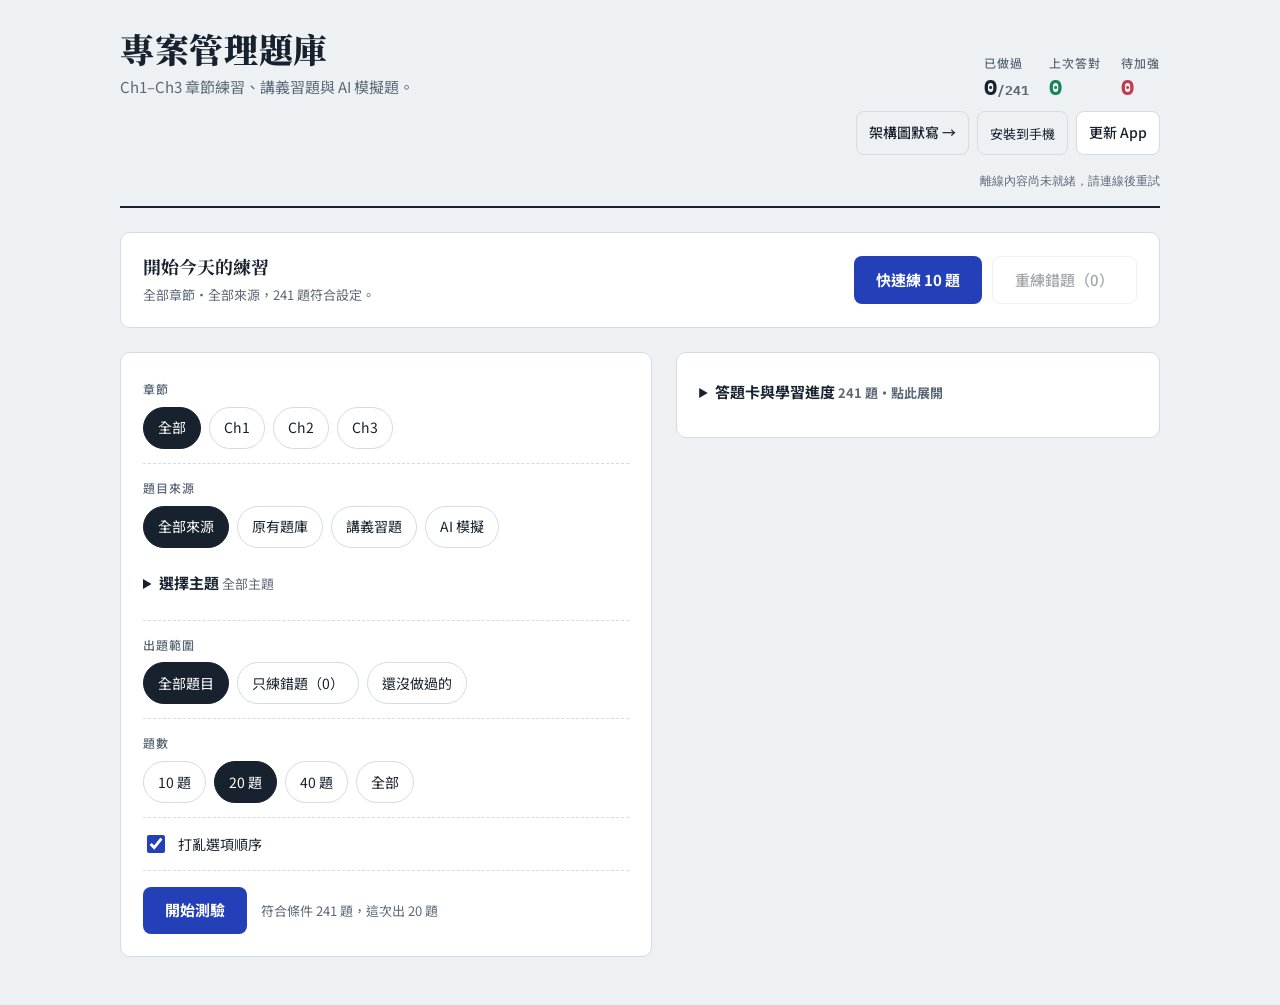
==== index.html @ 5c7cf480 "Align mobile app header actions in a shared row with separate statistics and status" ====
<!doctype html>
<html lang="zh-Hant-TW">
<head>
<meta charset="utf-8">
<meta name="viewport" content="width=device-width, initial-scale=1, viewport-fit=cover">
<meta name="description" content="專案管理 Ch1–Ch3 題庫：章節練習與 AI 模擬試題，即時解析、錯題重練，作答紀錄只存在你的瀏覽器。">
<meta name="theme-color" content="#eef1f4" media="(prefers-color-scheme: light)">
<meta name="theme-color" content="#11161c" media="(prefers-color-scheme: dark)">
<meta name="apple-mobile-web-app-capable" content="yes">
<meta name="mobile-web-app-capable" content="yes">
<meta name="apple-mobile-web-app-title" content="專案管理題庫">
<meta name="apple-mobile-web-app-status-bar-style" content="default">
<link rel="manifest" href="manifest.webmanifest">
<link rel="icon" type="image/png" sizes="192x192" href="icon-192.png">
<link rel="apple-touch-icon" href="apple-touch-icon.png">
<title>專案管理題庫</title>
<link rel="preconnect" href="https://fonts.googleapis.com">
<link rel="preconnect" href="https://fonts.gstatic.com" crossorigin>
<link rel="stylesheet" href="https://fonts.googleapis.com/css2?family=Noto+Sans+TC:wght@400;500;700&family=Noto+Serif+TC:wght@700;900&family=IBM+Plex+Mono:wght@500;600&display=swap">
<style>
/* Layout: an exam answer sheet — a bubble grid of every question beside the setup, then one question card at a time. */
:root{
  padding-top:env(safe-area-inset-top,0px);padding-bottom:env(safe-area-inset-bottom,0px);
  --paper:#eef1f4; --sheet:#ffffff; --ink:#18222e; --muted:#5b6876; --rule:#d5dbe2;
  --accent:#2340b8; --accent-soft:#e3e8fb;
  --good:#17845a; --good-soft:#dff3ea; --bad:#c43a4f; --bad-soft:#fbe5e9; --unseen:#f6f8fa;
  --f-display:"Noto Serif TC","Songti TC",serif;
  --f-body:"Noto Sans TC","PingFang TC","Microsoft JhengHei",sans-serif;
  --f-mono:"IBM Plex Mono",ui-monospace,Menlo,monospace;
}
@media (prefers-color-scheme:dark){:root:not([data-theme="light"]){
  --paper:#11161c; --sheet:#19212a; --ink:#e6ebf1; --muted:#97a3b1; --rule:#2c3743;
  --accent:#8ea2ff; --accent-soft:#232d52;
  --good:#4cc792; --good-soft:#163428; --bad:#f07689; --bad-soft:#3d1c24; --unseen:#1f2832; color-scheme:dark}}
:root[data-theme="dark"]{
  --paper:#11161c; --sheet:#19212a; --ink:#e6ebf1; --muted:#97a3b1; --rule:#2c3743;
  --accent:#8ea2ff; --accent-soft:#232d52;
  --good:#4cc792; --good-soft:#163428; --bad:#f07689; --bad-soft:#3d1c24; --unseen:#1f2832; color-scheme:dark}
*{box-sizing:border-box}
html{-webkit-text-size-adjust:100%}
body{margin:0}
img{max-width:100%}
#installBtn{font:inherit;font-size:13px}
[hidden]{display:none!important}
body{background:var(--paper);color:var(--ink);font-family:var(--f-body);font-size:15px;line-height:1.65;
  padding-left:max(16px,env(safe-area-inset-left,0px));padding-right:max(16px,env(safe-area-inset-right,0px));padding-block:28px 48px}
.wrap{max-width:1040px;margin:0 auto;display:flex;flex-direction:column;gap:24px}
h1,h2{font-family:var(--f-display);text-wrap:balance;margin:0;line-height:1.25}
h1{font-size:clamp(26px,4vw,34px);font-weight:900;letter-spacing:.02em}
h2{font-size:18px;font-weight:700}
.mono{font-family:var(--f-mono);font-variant-numeric:tabular-nums}
.label{font-size:12px;letter-spacing:.08em;color:var(--muted);font-weight:500}
header{display:flex;flex-wrap:wrap;align-items:flex-end;justify-content:space-between;gap:12px;border-bottom:2px solid var(--ink);padding-bottom:14px}
header p{margin:4px 0 0;color:var(--muted)}
.stats{display:flex;gap:20px}
.stat b{display:block;font-family:var(--f-mono);font-size:22px;line-height:1.1}
.sheet{background:var(--sheet);border:1px solid var(--rule);border-radius:10px;padding:22px}
.home{display:grid;grid-template-columns:minmax(0,1.1fr) minmax(0,1fr);gap:24px;align-items:start}
@media (max-width:820px){.home{grid-template-columns:minmax(0,1fr)}}
.field{display:flex;flex-direction:column;gap:8px;padding-block:14px;border-top:1px dashed var(--rule)}
.field:first-of-type{border-top:0;padding-top:4px}
.seg,.chips{display:flex;flex-wrap:wrap;gap:8px}
.seg button,.chips button{font:inherit;font-size:14px;border:1px solid var(--rule);background:transparent;color:var(--ink);border-radius:999px;padding:5px 14px;cursor:pointer}
.seg button[aria-pressed="true"],.chips button[aria-pressed="true"]{background:var(--ink);color:var(--sheet);border-color:var(--ink)}
.chips button small{font-family:var(--f-mono);opacity:.7;margin-left:4px}
.toggle{display:flex;align-items:center;gap:10px;cursor:pointer;font-size:14px}
.toggle input{width:18px;height:18px;accent-color:var(--accent)}
.start-row{display:flex;flex-wrap:wrap;align-items:center;gap:14px;padding-top:16px;border-top:1px dashed var(--rule)}
.btn{font:inherit;font-weight:700;border:0;border-radius:8px;padding:11px 22px;cursor:pointer;background:var(--accent);color:#fff}
:root[data-theme="dark"] .btn{color:#0f1530}
@media (prefers-color-scheme:dark){:root:not([data-theme="light"]) .btn{color:#0f1530}}
.btn:disabled{opacity:.4;cursor:not-allowed}
.btn.ghost{background:transparent;color:var(--ink);border:1px solid var(--rule);font-weight:500}
.btn.small{padding:7px 14px;font-size:14px}
button:focus-visible,input:focus-visible{outline:2px solid var(--accent);outline-offset:2px}
.hint{color:var(--muted);font-size:13px}
/* answer-card grid */
.card-head{display:flex;justify-content:space-between;align-items:baseline;gap:8px;margin-bottom:12px}
.grid{display:grid;grid-template-columns:repeat(10,minmax(0,1fr));gap:6px}
.cell{aspect-ratio:1;max-width:100%;border:1px solid var(--rule);border-radius:6px;background:var(--unseen);font-family:var(--f-mono);font-size:11px;color:var(--muted);display:flex;align-items:center;justify-content:center;cursor:pointer;padding:0}
.cell.ok{background:var(--good-soft);border-color:var(--good);color:var(--good)}
.cell.ng{background:var(--bad-soft);border-color:var(--bad);color:var(--bad);font-weight:600}
.cell.dim{opacity:.25}
.legend{display:flex;flex-wrap:wrap;gap:14px;margin-top:12px;font-size:12px;color:var(--muted)}
.legend span::before{content:"";display:inline-block;width:10px;height:10px;border-radius:3px;margin-right:6px;vertical-align:-1px;border:1px solid var(--rule);background:var(--unseen)}
.legend .l-ok::before{background:var(--good-soft);border-color:var(--good)}
.legend .l-ng::before{background:var(--bad-soft);border-color:var(--bad)}
.topics{display:flex;flex-direction:column;gap:8px;margin-top:18px}
.trow{display:grid;grid-template-columns:minmax(0,9em) minmax(0,1fr) 3.6em;gap:10px;align-items:center;font-size:13px}
.bar{height:8px;border-radius:4px;background:var(--unseen);border:1px solid var(--rule);overflow:hidden;display:flex}
.bar i{display:block;height:100%}
.bar .b-ok{background:var(--good)} .bar .b-ng{background:var(--bad)}
.trow .mono{text-align:right;color:var(--muted);font-size:12px}
.linkish{font:inherit;font-size:13px;background:none;border:0;color:var(--muted);text-decoration:underline;cursor:pointer;padding:0}
/* quiz */
.qbar{display:flex;flex-wrap:wrap;align-items:center;justify-content:space-between;gap:12px}
.progress{flex:1 1 200px;height:6px;background:var(--rule);border-radius:3px;overflow:hidden}
.progress i{display:block;height:100%;background:var(--accent);transition:width .25s}
.qcard{max-width:760px;width:100%;margin:0 auto;display:flex;flex-direction:column;gap:18px}
.qmeta{display:flex;flex-wrap:wrap;gap:8px;align-items:center}
.tag{font-size:12px;border:1px solid var(--rule);border-radius:4px;padding:1px 8px;color:var(--muted)}
.tag.ch{border-color:var(--accent);color:var(--accent)}
.qtext{font-size:19px;font-weight:700;line-height:1.6;margin:0}
.opts{display:flex;flex-direction:column;gap:10px;list-style:none;margin:0;padding:0}
.opt{width:100%;text-align:left;font:inherit;color:var(--ink);background:var(--sheet);border:1px solid var(--rule);border-radius:10px;padding:12px 14px;display:flex;gap:14px;align-items:flex-start;cursor:pointer}
.opt:hover:not(:disabled){border-color:var(--accent)}
.opt:disabled{cursor:default}
.bubble{flex:none;width:28px;height:28px;border-radius:50%;border:1.5px solid var(--muted);display:flex;align-items:center;justify-content:center;font-family:var(--f-mono);font-size:13px;font-weight:600;color:var(--muted)}
.opt .txt{min-width:0;padding-top:2px}
.opt.right{border-color:var(--good);background:var(--good-soft)}
.opt.right .bubble{background:var(--good);border-color:var(--good);color:var(--sheet)}
.opt.wrong{border-color:var(--bad);background:var(--bad-soft)}
.opt.wrong .bubble{background:var(--bad);border-color:var(--bad);color:var(--sheet)}
.feedback{border-left:4px solid var(--good);background:var(--sheet);border-radius:0 8px 8px 0;padding:12px 16px}
.feedback.no{border-left-color:var(--bad)}
.feedback strong{display:block;margin-bottom:2px}
.feedback.yes strong{color:var(--good)} .feedback.no strong{color:var(--bad)}
.feedback p{margin:0}
.nav{display:flex;justify-content:flex-end;gap:10px;flex-wrap:wrap}
.kbd{font-family:var(--f-mono);font-size:12px;color:var(--muted)}
/* result */
.score{display:flex;flex-wrap:wrap;align-items:baseline;gap:6px 18px}
.score .big{font-family:var(--f-mono);font-size:56px;font-weight:600;line-height:1}
.wrong-list{display:flex;flex-direction:column;gap:12px;margin-top:8px}
.witem{border:1px solid var(--rule);border-radius:10px;padding:14px 16px;background:var(--sheet);display:flex;flex-direction:column;gap:6px}
.witem .q{font-weight:700}
.witem .ans{font-size:14px}
.witem .ans .y{color:var(--bad)} .witem .ans .c{color:var(--good);font-weight:700}
.witem .e{font-size:14px;color:var(--muted)}
.actions{display:flex;flex-wrap:wrap;gap:10px}
@media (prefers-reduced-motion:reduce){*{transition:none!important}}
@media (max-width:480px){.grid{grid-template-columns:repeat(8,minmax(0,1fr))}.stats{gap:14px}.sheet{padding:16px}.qtext{font-size:17px}}

.quick-start{grid-column:1/-1;display:flex;align-items:center;justify-content:space-between;gap:16px}.quick-start p{margin:6px 0 0}.quick-actions{display:flex;flex-wrap:wrap;gap:10px}.answer-details summary,.topic-options summary{cursor:pointer;font-weight:700;min-height:40px;padding:5px 0}.answer-details[open] summary{margin-bottom:16px}.topic-options[open] summary{margin-bottom:10px}.topic-options .hint{font-weight:400}.seg button{min-height:42px}.seg button:disabled{opacity:.35;cursor:default}.quick-actions .btn{white-space:nowrap}.resume-note{color:var(--muted);font-size:13px}
@media(max-width:820px){.quick-start{align-items:flex-start;flex-direction:column}.quick-actions{width:100%}.quick-actions button{flex:1 1 auto}}
@media(max-width:600px){body{padding-bottom:120px}.wrap{gap:16px}.start-row{position:fixed;bottom:0;left:0;right:0;z-index:30;background:var(--sheet);border-top:1px solid var(--rule);box-shadow:0 -4px 18px #0000000d;padding:10px 16px calc(10px + env(safe-area-inset-bottom));gap:8px}.start-row .btn{flex:1}.start-row .hint{flex:1;line-height:1.4}.quick-start{padding:16px}.quick-actions .btn{padding:10px 12px}.qbar{gap:8px}.qbar .btn{min-height:44px}header p{font-size:13px}.answer-details{padding:16px}.qcard .nav{position:sticky;bottom:0;background:var(--paper);padding:10px 0}.kbd{display:none}}
</style>

<link rel="stylesheet" href="pwa.css"><script defer src="pwa.js"></script></head>
<body>
<div class="wrap" id="app">
  <header class="quiz-header">
    <div class="header-intro"><h1>專案管理題庫</h1><p id="subtitle"></p></div>
    <div class="stats header-stats" id="hdrStats"></div>
    <div class="pwa-actions header-actions" data-pwa-actions><a class="btn ghost small" href="chart.html" style="text-decoration:none">架構圖默寫 →</a><button class="btn ghost small" id="installBtn">安裝到手機</button></div>
    <div class="pwa-status-row" data-pwa-status></div>
  </header>

  <section id="home" class="home">
    <div class="sheet quick-start"><div><h2>開始今天的練習</h2><p class="hint" id="quickHint">選好範圍，直接開始；也可以往下調整題數。</p></div><div class="quick-actions"><button class="btn" id="quickTen">快速練 10 題</button><button class="btn ghost" id="quickWrong">重練錯題</button><button class="btn ghost" id="resumeBtn" hidden>繼續上次</button></div></div>
    <div class="sheet">
      <div class="field" id="chField">
        <span class="label">章節</span>
        <div class="seg" id="chSeg"></div>
      </div>
      <div class="field"><span class="label">題目來源</span><div class="seg" id="sourceSeg"></div></div>
      <details class="field topic-options"><summary>選擇主題 <span class="hint" id="topicSummary">全部主題</span></summary><div class="chips" id="topicChips"></div></details>
      <div class="field">
        <span class="label">出題範圍</span>
        <div class="seg" id="modeSeg"></div>
      </div>
      <div class="field">
        <span class="label">題數</span>
        <div class="seg" id="countSeg"></div>
      </div>
      <div class="field">
        <label class="toggle"><input type="checkbox" id="shuffleOpts" checked> 打亂選項順序</label>
      </div>
      <div class="start-row" id="startRow">
        <button class="btn" id="startBtn">開始測驗</button>
        <span class="hint" id="poolInfo"></span>
      </div>
    </div>

    <details class="sheet answer-details"><summary>答題卡與學習進度 <span class="hint" id="gridSummary"></span></summary>
      <div class="card-head">
        <h2>答題卡</h2>
        <span class="label">點格子可單獨練那一題</span>
      </div>
      <div class="grid" id="grid"></div>
      <div class="legend"><span class="l-ok">上次答對</span><span class="l-ng">上次答錯</span><span>還沒做過</span></div>
      <div class="topics" id="topicBars"></div>
      <div style="margin-top:14px;display:flex;flex-wrap:wrap;gap:10px;align-items:center" id="resetRow">
        <button class="linkish" id="resetBtn">清除作答紀錄</button>
      </div>
    </details>
  </section>

  <section id="quiz" hidden>
    <div class="qcard">
      <div class="qbar">
        <span class="mono" id="qCount"></span>
        <div class="progress"><i id="qProg"></i></div>
        <span class="mono" id="qScore"></span>
        <button class="btn ghost small" id="pauseBtn">暫停</button><button class="btn ghost small" id="quitBtn">結束測驗</button>
      </div>
      <div class="sheet" style="display:flex;flex-direction:column;gap:16px">
        <div class="qmeta" id="qMeta"></div>
        <p class="qtext" id="qText"></p>
        <ul class="opts" id="qOpts"></ul>
        <div id="qFeedback"></div>
      </div>
      <div class="nav">
        <span class="kbd" id="kbdHint">鍵盤：A–D 或 1–4 作答，Enter 下一題</span>
        <button class="btn" id="nextBtn" hidden>下一題</button>
      </div>
    </div>
  </section>

  <section id="result" hidden>
    <div class="qcard">
      <div class="sheet" style="display:flex;flex-direction:column;gap:16px">
        <span class="label">本次成績</span>
        <div class="score"><span class="big" id="rScore"></span><span id="rDetail"></span></div>
        <div class="actions">
          <button class="btn" id="retryWrongBtn">重練這次答錯的題</button>
          <button class="btn ghost" id="againBtn">同樣設定再考一次</button>
          <button class="btn ghost" id="homeBtn">回到首頁</button>
        </div>
      </div>
      <div id="rWrongWrap">
        <h2 style="margin-bottom:8px" id="rWrongTitle"></h2>
        <div class="wrong-list" id="rWrong"></div>
      </div>
    </div>
  </section>
</div>

<script>
const BANK = [{"id": "q000", "ch": "ch1", "topic": "創新與時代趨勢", "q": "根據 Steve Blank 對中國大陸與美國矽谷創新生態的觀察，下列哪一項是中國大陸「完全不具備」的？", "o": ["創業動機", "基礎建設", "創新創業管理工具", "創業人才"], "a": 2, "e": "Steve Blank 認為中國大陸在「管理工具」方面完全不具備，也就是缺乏創新創業管理工具。", "src": "ch1"}, {"id": "q001", "ch": "ch1", "topic": "創新與時代趨勢", "q": "根據 Steve Blank 對中國大陸與美國矽谷創新生態的觀察，中國大陸在哪一方面與美國一樣？", "o": ["管理工具", "文化", "動機", "原創力"], "a": 2, "e": "動機方面中國大陸和美國一樣（基礎建設也一樣完備）；文化方面稍缺冒險精神與原創力；管理工具則完全不具備。", "src": "ch1"}, {"id": "q002", "ch": "ch1", "topic": "創新與時代趨勢", "q": "下列何者正確描述 LLP 模式？", "o": ["商業模式＋客戶開發＋敏捷開發", "商業模式＋品質管理＋瀑布開發", "市場分析＋財務管理＋人力資源", "客戶開發＋風險管理＋成本管理"], "a": 0, "e": "LLP 是 Lean LaunchPad：商業模式＋客戶開發＋敏捷開發。", "src": "ch1"}, {"id": "q003", "ch": "ch1", "topic": "創新與時代趨勢", "q": "在創新經濟時代，傳統專案管理應如何因應？", "o": ["完全被敏捷取代", "適度結合敏捷實務", "完全排除敏捷方法", "只增加文件與流程"], "a": 1, "e": "簡報指出：在創新經濟時代，傳統專案管理也可以適度結合敏捷實務，讓專案更順利、更成功。", "src": "ch1"}, {"id": "q004", "ch": "ch1", "topic": "創新與時代趨勢", "q": "Standish Group 1995 年的調查指出，許多專案無法如期完成與失敗的兩個主要原因為何？", "o": ["預算不足與技術落後", "需求不完整與缺乏使用者參與", "員工不足與設備不足", "管理者經驗不足與市場競爭"], "a": 1, "e": "Standish Group 1995 年報告：專案無法如期完成與失敗的兩大主因是「需求不完整」和缺乏「使用者參與」。", "src": "ch1"}, {"id": "q005", "ch": "ch1", "topic": "創新與時代趨勢", "q": "下列何者「不是」Ken Schwaber 所提出的軟體開發常見問題？", "o": ["無法準時交付", "開發期間很難做更改", "品質持續惡化", "客戶參與程度過高"], "a": 3, "e": "Ken Schwaber 列的問題包括發布時間越來越長、無法準時交付、開發期間很難更改、品質持續惡化、死亡行軍等。客戶參與過高不在其中，傳統問題反而是參與不足。", "src": "ch1"}, {"id": "q006", "ch": "ch1", "topic": "創新與時代趨勢", "q": "傳統工作時代的專案管理模式較屬於哪一種流程？", "o": ["明確固定型流程", "完全隨機流程", "自我組織流程", "客戶驅動流程"], "a": 0, "e": "傳統工作時代的專案管理模式是「明確固定型流程」，並不適用於軟體開發。", "src": "ch1"}, {"id": "q007", "ch": "ch1", "topic": "創新與時代趨勢", "q": "根據簡報，傳統固定型專案管理模式較不適合下列哪種工作？", "o": ["工作內容穩定的工作", "大量重複性生產", "充滿變動的軟體與新產品研發", "流程高度標準化的工作"], "a": 2, "e": "明確固定型流程對充滿變動的軟體和新產品研發而言，是浪費時間且達不到預期成果的。", "src": "ch1"}, {"id": "q008", "ch": "ch1", "topic": "創新與時代趨勢", "q": "工業時代與知識經濟時代相比，工業時代較強調：", "o": ["根據需求改變", "依計畫行事", "持續創新", "給予授權"], "a": 1, "e": "工業時代強調依計畫行事；知識經濟時代強調根據需求改變。", "src": "ch1"}, {"id": "q009", "ch": "ch1", "topic": "創新與時代趨勢", "q": "知識經濟時代的工作特點為何？", "o": ["工作內容穩定", "決策點較少", "工作內容常變", "強調命令與控制"], "a": 2, "e": "知識經濟時代工作內容常變，工業時代則是工作內容穩定。", "src": "ch1"}, {"id": "q010", "ch": "ch1", "topic": "創新與時代趨勢", "q": "在知識經濟時代，相較於「強調正確的答案」，更重視什麼？", "o": ["問正確的問題", "減少所有問題", "遵循主管指示", "建立標準答案"], "a": 0, "e": "工業時代強調正確的答案；知識經濟時代重視問正確的問題。", "src": "ch1"}, {"id": "q011", "ch": "ch1", "topic": "創新與時代趨勢", "q": "工業時代較強調「命令與控制」，知識經濟時代則強調什麼？", "o": ["集權", "監督", "給予授權", "嚴格管制"], "a": 2, "e": "工業時代強調命令與控制；知識經濟時代強調給予授權。", "src": "ch1"}, {"id": "q012", "ch": "ch1", "topic": "創新與時代趨勢", "q": "下列何者最符合知識經濟時代的工作特點？", "o": ["專注於數量", "嚴謹的標準", "將員工工作成本最小化", "將員工視為財產而不是成本"], "a": 3, "e": "知識經濟時代將員工視為財產（資產）而不是成本；專注數量、嚴謹標準、員工成本最小化都是工業時代的特點。", "src": "ch1"}, {"id": "q013", "ch": "ch1", "topic": "敏捷思維與宣言", "q": "敏捷宣言於哪一年被提出？", "o": ["1995 年", "1999 年", "2001 年", "2012 年"], "a": 2, "e": "敏捷宣言於 2001 年 2 月 11–13 日提出。", "src": "ch1"}, {"id": "q014", "ch": "ch1", "topic": "敏捷思維與宣言", "q": "2001 年，17 位軟體實務大師聚集在哪裡討論輕量級軟體開發模式？", "o": ["美國矽谷", "美國猶他州雪鳥", "紐約哥倫比亞大學", "麻省理工學院"], "a": 1, "e": "17 位大師聚集在美國猶他州的雪鳥（Snowbird, Utah）。", "src": "ch1"}, {"id": "q015", "ch": "ch1", "topic": "敏捷思維與宣言", "q": "敏捷軟體開發模式希望取代的主要是什麼？", "o": ["以文件為導向的重量級軟體開發模式", "客戶參與的開發模式", "團隊合作的開發模式", "產品導向的開發模式"], "a": 0, "e": "敏捷要以輕量級軟體開發模式，取代重量級、以文件為導向的開發模式。", "src": "ch1"}, {"id": "q016", "ch": "ch1", "topic": "敏捷思維與宣言", "q": "根據敏捷的觀點，最終決定產品的應該是誰？", "o": ["製造團隊", "設計團隊", "客戶", "專案經理"], "a": 2, "e": "做出產品後就上市，再根據客戶回饋修改；決定產品的不是製造團隊或設計團隊，而是客戶。", "src": "ch1"}, {"id": "q017", "ch": "ch1", "topic": "敏捷思維與宣言", "q": "下列何者符合敏捷宣言的價值觀？", "o": ["流程與工具勝於個人與互動", "個人與互動勝於流程與工具", "合約談判勝於客戶協作", "遵循計畫勝於回應變更"], "a": 1, "e": "四大價值觀：個人與互動＞流程與工具、可用的軟體＞複雜的文件、與客戶協作＞合約談判、回應變更＞遵循計畫。", "src": "ch1"}, {"id": "q018", "ch": "ch1", "topic": "敏捷思維與宣言", "q": "敏捷宣言認為，下列何者勝於「複雜的文件」？", "o": ["詳細的合約", "完整的計畫", "可用的軟體", "嚴格的流程"], "a": 2, "e": "可用的軟體勝於複雜的文件。", "src": "ch1"}, {"id": "q019", "ch": "ch1", "topic": "敏捷思維與宣言", "q": "敏捷宣言認為「與客戶協作」勝於：", "o": ["合約談判", "團隊溝通", "回應變更", "軟體測試"], "a": 0, "e": "與客戶協作勝於合約談判。", "src": "ch1"}, {"id": "q020", "ch": "ch1", "topic": "敏捷思維與宣言", "q": "「回應變更勝於＿＿＿＿」是敏捷宣言四大價值觀之一，空格應填入什麼？", "o": ["與客戶協作", "遵循計畫", "個人與互動", "可用的軟體"], "a": 1, "e": "回應變更勝於遵循計畫。", "src": "ch1"}, {"id": "q021", "ch": "ch1", "topic": "敏捷思維與宣言", "q": "敏捷原則的第一優先任務是什麼？", "o": ["降低人事成本", "完成所有文件", "儘早且持續交付有價值的成果以滿足客戶", "完全避免需求變更"], "a": 2, "e": "敏捷原則第 1 條：第一優先是儘早且持續交付有價值的軟體（成果）來滿足客戶。", "src": "ch1"}, {"id": "q022", "ch": "ch1", "topic": "敏捷思維與宣言", "q": "當客戶在開發後期提出需求變更時，依敏捷原則應如何處理？", "o": ["一律拒絕", "歡迎改變需求", "延到下一個專案", "要求客戶重新簽約後才能討論"], "a": 1, "e": "敏捷原則第 2 條：竭誠歡迎改變需求，即使在最後開發階段也是如此。", "src": "ch1"}, {"id": "q023", "ch": "ch1", "topic": "敏捷思維與宣言", "q": "敏捷原則認為，交付可用成果的時間間隔應如何安排？", "o": ["越長越好", "一律每年一次", "以較短的時間間隔為佳", "專案結束才交付"], "a": 2, "e": "敏捷原則第 3 條：經常交付可用的軟體，頻率從數週到數月，以較短的時間間隔為佳。", "src": "ch1"}, {"id": "q024", "ch": "ch1", "topic": "敏捷思維與宣言", "q": "敏捷原則認為，業務人員與開發者在專案進行中應：", "o": ["每天一起工作", "每月開會一次", "各自獨立工作", "只透過專案經理聯絡"], "a": 0, "e": "敏捷原則第 4 條：業務人員與開發者在專案進行中必須每天一起工作。", "src": "ch1"}, {"id": "q025", "ch": "ch1", "topic": "敏捷思維與宣言", "q": "敏捷原則認為，團隊成員之間傳遞訊息最有效率與效能的方式是什麼？", "o": ["正式公文", "電子郵件", "面對面溝通", "詳細的工作報告"], "a": 2, "e": "敏捷原則第 6 條：面對面的溝通是傳遞訊息最有效率與效能的方式。", "src": "ch1"}, {"id": "q026", "ch": "ch1", "topic": "敏捷思維與宣言", "q": "敏捷原則將什麼視為進度的主要測量標準？", "o": ["已完成的文件頁數", "已召開的會議次數", "可用的產品、服務或成果", "團隊工作時數"], "a": 2, "e": "敏捷原則第 7 條：可用的軟體（產品、服務或成果）是進度的主要測量標準。", "src": "ch1"}, {"id": "q027", "ch": "ch1", "topic": "敏捷思維與宣言", "q": "「盡最大的可能排除不需要的工作」最符合敏捷原則中的哪一項？", "o": ["精簡", "控制", "標準化", "文件化"], "a": 0, "e": "敏捷原則第 10 條：精簡，精髓是要盡最大的可能排除不需要的工作。", "src": "ch1"}, {"id": "q028", "ch": "ch1", "topic": "敏捷思維與宣言", "q": "敏捷原則認為，最佳的架構、需求及設計來自：", "o": ["高階主管", "外部顧問", "自我組織的團隊", "專案管理辦公室"], "a": 2, "e": "敏捷原則第 11 條：最佳的架構、需求及設計皆來自於能自我組織的團隊。", "src": "ch1"}, {"id": "q029", "ch": "ch1", "topic": "敏捷思維與宣言", "q": "某敏捷團隊每隔一段時間便檢討「怎樣工作可以更有效率」，並據以調整工作方式。這最符合哪一項敏捷原則？", "o": ["團隊定期自省並調整與修正行為", "遵循原始計畫", "加強合約談判", "增加專案文件"], "a": 0, "e": "敏捷原則第 12 條：團隊定期自省如何更有效率，並據以調整與修正行為。", "src": "ch1"}, {"id": "q030", "ch": "ch1", "topic": "敏捷思維與宣言", "q": "下列何者「不是」簡報所列採用敏捷可達成的五項主要商業目標？", "o": ["可持續創新", "產品有彈性", "加速上市時間", "完全消除市場風險"], "a": 3, "e": "Jim Highsmith 列的五項：可持續創新、產品有彈性、加速上市時間、人員與流程有彈性、產出可靠的成果。沒有「完全消除市場風險」。", "src": "ch1"}, {"id": "q031", "ch": "ch1", "topic": "敏捷思維與宣言", "q": "敏捷為何可能增加投資報酬率（ROI）？", "o": ["延後產品上市", "根據市場價值開發小批迭代產品，儘快上市與快速回收", "增加產品文件", "減少與客戶接觸"], "a": 1, "e": "加速上市時間：根據市場價值開發小批迭代產品，可儘快上市與快速回收，增加 ROI。", "src": "ch1"}, {"id": "q032", "ch": "ch1", "topic": "組織專案管理與 PMO", "q": "組織專案管理（OPM）的主要目的為何？", "o": ["讓每個專案完全獨立於組織策略", "透過專案相關管理實務達成組織策略", "只負責軟體開發", "只管理日常營運"], "a": 1, "e": "OPM 是基於組織策略的執行框架，藉由專案組合、專案集、專案及組織驅動實務來達成組織策略。", "src": "ch1"}, {"id": "q033", "ch": "ch1", "topic": "組織專案管理與 PMO", "q": "OPM3 中的「SMCI」四個成熟度測評等級，正確順序為何？", "o": ["Standardize → Measure → Control → Improve", "Structure → Manage → Control → Innovate", "Standardize → Manage → Create → Improve", "Strategy → Measure → Control → Integrate"], "a": 0, "e": "SMCI＝標準化（Standardize）→ 可衡量（Measure）→ 可控制（Control）→ 持續改進（Improve）。", "src": "ch1"}, {"id": "q034", "ch": "ch1", "topic": "組織專案管理與 PMO", "q": "下列關於「專案組合（Portfolio）」與「專案集（Program）」的敘述，何者正確？", "o": ["Portfolio 只能包含單一專案", "Program 是一群彼此完全無關的專案", "Portfolio 可包含專案、專案集、子專案組合及日常營運工作", "Program 與組織策略完全無關"], "a": 2, "e": "專案組合包含專案、專案集、子專案組合和日常營運工作；專案集是一群「相關」的專案；兩者都要符合組織策略。", "src": "ch1"}, {"id": "q035", "ch": "ch1", "topic": "敏捷思維與宣言", "q": "下列哪一項不是「敏捷原則」（Agile Principle）？", "o": ["專案靠積極的個人來完成，給予他們所需的環境與支援，並相信他們可以完成工作。", "經常交付可用的成果，頻率可從數週到數個月，以較長的時間間隔為佳。", "敏捷流程提倡穩定持續的開發，發起人、開發者及用戶都應該能不斷地維持穩定的步調。", "精簡 — 精髓是要盡最大的可能，排除不需要做的工作。"], "a": 1, "e": "敏捷原則第 3 條是「以較短的時間間隔為佳」，B 寫成較長，所以不是敏捷原則。", "src": "ch1"}, {"id": "q036", "ch": "ch1", "topic": "敏捷思維與宣言", "q": "下列對敏捷原則中「精簡（Simplicity）」的敘述，哪一項正確？", "o": ["是要盡最大的可能，排除不需要做的工作。", "是要盡最小的可能，排除不需要做的工作。", "是要盡最大的可能，排除需要做的工作。", "是要盡最小的可能，排除需要做的工作。"], "a": 0, "e": "敏捷原則第 10 條：精簡是要盡最大的可能，排除不需要做的工作。", "src": "ch1"}, {"id": "q037", "ch": "ch1", "topic": "敏捷思維與宣言", "q": "下列哪一項不是「敏捷原則」（Agile Principle）？", "o": ["可用的軟體是進度的主要量測標準", "持續專注於追求卓越的技術與優良的設計以強化敏捷力", "最佳的架構、需求及設計皆來自於能有效監控的團隊", "團隊定期自省應如何更有效率，並據以適當地調整與修正行為"], "a": 2, "e": "敏捷原則第 11 條是「能自我組織的團隊」，不是「能有效監控的團隊」。", "src": "ch1"}, {"id": "q038", "ch": "ch1", "topic": "敏捷思維與宣言", "q": "根據「敏捷原則」（Agile Principle），下列哪一項是進度的主要量測標準？", "o": ["大量的文件", "可用的軟體", "好的架構", "充分授權的工作環境"], "a": 1, "e": "敏捷原則第 7 條：可用的軟體是進度的主要量測標準。", "src": "ch1"}, {"id": "q039", "ch": "ch1", "topic": "敏捷思維與宣言", "q": "根據「敏捷原則」（Agile Principle），最佳的架構、需求及設計皆來自於下列哪一項？", "o": ["產品負責人(ProductOwner)", "敏捷教練 (Coach)", "能自我組織的團隊", "專案經理"], "a": 2, "e": "敏捷原則第 11 條：最佳的架構、需求及設計皆來自於能自我組織的團隊。", "src": "ch1"}, {"id": "q040", "ch": "ch2", "topic": "傳統開發模式", "q": "根據資訊系統開發模式演進圖，下列哪一個模式最早提出？", "o": ["漸進模式", "雛型模式", "瀑布模式", "螺旋模式"], "a": 2, "e": "瀑布模式（Royce, 1970）最早；漸進、雛型是 1977，螺旋是 1988，RUP 是 1999。", "src": "ch12a"}, {"id": "q041", "ch": "ch2", "topic": "傳統開發模式", "q": "若開發團隊將雛型系統視為最終產品，最可能造成什麼結果？", "o": ["客戶滿意度提高", "需求更完整", "文件更齊全", "犧牲產品品質"], "a": 3, "e": "雛型模式的缺點：開發團隊會將雛型系統視為最終產品，犧牲產品品質。", "src": "ch12a"}, {"id": "q042", "ch": "ch2", "topic": "傳統開發模式", "q": "RUP 模式以什麼作為系統開發的首要工作，以便更精確地了解使用者需求？", "o": ["企業塑模", "程式撰寫", "部署", "測試"], "a": 0, "e": "RUP 以「企業塑模」為系統開發首要工作，讓開發者更精確地了解使用者需求。", "src": "ch12a"}, {"id": "q043", "ch": "ch2", "topic": "傳統開發模式", "q": "下列何者符合瀑布模式的特性？", "o": ["各階段可以同時並行進行", "專案資源配置以客戶需求變動為基礎", "各階段工作人員須完成正確、完整、易讀的文件，移交給下一階段的工作人員", "客戶全程密集參與開發過程"], "a": 2, "e": "瀑布模式特性：各階段要完成正確、完整、易讀的文件移交下一階段。A、B、D 都與瀑布相反。", "src": "ch12a"}, {"id": "q044", "ch": "ch2", "topic": "Scrum", "q": "下列何者「不是」Scrum 的基本價值觀？", "o": ["公開", "專注", "承諾", "檢視"], "a": 3, "e": "Scrum 五個價值觀：公開、勇氣、尊重、專注、承諾。「檢視」是三大支柱之一。", "src": "ch12a"}, {"id": "q045", "ch": "ch2", "topic": "Scrum", "q": "Scrum 是由誰在何時共同提出的？", "o": ["Kent Beck 於 1999 年", "Alistair Cockburn 於 2001 年", "Jeff De Luca 於 1997 年", "Ken Schwaber 與 Jeff Sutherland 於 1995 年"], "a": 3, "e": "Scrum 由 Ken Schwaber 與 Jeff Sutherland 於 1995 年在 OOPSLA 研討會共同提出。", "src": "ch12a"}, {"id": "q046", "ch": "ch2", "topic": "傳統開發模式", "q": "下列何者「不是」瀑布模式的缺點？", "o": ["專案開始時必須完整且清楚地描述所有需求", "客戶要到專案末期才能看到產品", "各階段的改變或錯誤須回溯到前一階段，並經冗長的審查簽核", "各階段的產出都須經過確認、驗證及測試，藉此發現品質缺失並加以改善"], "a": 3, "e": "D 是瀑布模式的「特性」（產出要經確認、驗證及測試），不是缺點。", "src": "ch12a"}, {"id": "q047", "ch": "ch2", "topic": "傳統開發模式", "q": "下列何者是 RUP 模式的缺點？", "o": ["缺乏視覺化模型", "無法迭代", "模式過於繁雜，企業學習與導入困難，且支援工具受限於 IBM Rational 軟體", "不重視需求分析"], "a": 2, "e": "RUP 缺點：模式過於繁雜、學習導入困難，支援工具受限於 IBM Rational 軟體。", "src": "ch12a"}, {"id": "q048", "ch": "ch2", "topic": "Scrum", "q": "下列何者「不是」Scrum 的儀式？", "o": ["燃盡圖", "衝刺規劃", "衝刺審查", "衝刺回顧"], "a": 0, "e": "燃盡圖是 Scrum 的「產出」，不是儀式。四儀式：衝刺規劃、每日立會、衝刺審查、衝刺回顧。", "src": "ch12a"}, {"id": "q049", "ch": "ch2", "topic": "傳統開發模式", "q": "瀑布模式的標準開發流程順序為何？", "o": ["設計→需求→開發→測試→部署", "需求→設計→開發→測試→部署", "需求→開發→設計→部署→測試", "需求→設計→測試→開發→部署"], "a": 1, "e": "瀑布流程：需求 → 設計 → 開發 → 測試 → 部署。", "src": "ch12a"}, {"id": "q050", "ch": "ch2", "topic": "傳統開發模式", "q": "下列何者是漸進模式的缺點？", "o": ["無法分階段編列預算", "需要對每個漸進階段做清楚完整的定義，可能使系統開發期程變長", "風險管理成本過高", "完全沒有文件可供維護"], "a": 1, "e": "漸進模式缺點：每個階段都要清楚完整定義（期程變長）、階層僵化不易關聯、總成本通常大於瀑布。", "src": "ch12a"}, {"id": "q051", "ch": "ch2", "topic": "傳統開發模式", "q": "雛型模式屬於客戶導向的分析與設計，但可能遇到什麼問題？", "o": ["客戶參與度過低", "開發團隊不願意修改系統", "大部分時間客戶並不清楚他們真正的需求是什麼", "專案一開始就能精確估算完成時間"], "a": 2, "e": "雛型模式屬客戶導向，但大部分時間客戶並不清楚自己真正的需求是什麼。", "src": "ch12a"}, {"id": "q052", "ch": "ch2", "topic": "傳統開發模式", "q": "螺旋模式是由哪位學者於哪一年提出？", "o": ["Royce，1970", "Bally et al.，1977", "Barry，1988", "Booch，1999"], "a": 2, "e": "螺旋模式由 Barry 於 1988 年提出。", "src": "ch12a"}, {"id": "q053", "ch": "ch2", "topic": "傳統開發模式", "q": "瀑布模式的風險與失敗成本偏高，主要原因為何？", "o": ["專案較後階段才開始進行開發", "專案初期過度簡化需求", "客戶參與過多", "各階段不需要審查簽核"], "a": 0, "e": "瀑布模式在專案較後階段才開始開發，所以風險與失敗成本都高。", "src": "ch12a"}, {"id": "q054", "ch": "ch2", "topic": "Scrum", "q": "下列何者「不是」Scrum 的產出？", "o": ["產品待辦清單", "甘特圖", "燃盡圖", "衝刺待辦清單"], "a": 1, "e": "Scrum 四個產出：產品待辦清單、衝刺待辦清單、可交付的增量成果、燃盡圖。甘特圖不是。", "src": "ch12a"}, {"id": "q055", "ch": "ch2", "topic": "傳統開發模式", "q": "雛型模式強調的重點是什麼？", "o": ["風險分析與風險管理", "完整的分析設計文件", "以企業塑模為首要工作", "雛型的快速開發及使用者高度參與"], "a": 3, "e": "雛型模式強調雛型的快速開發及使用者高度參與。風險分析是螺旋，企業塑模是 RUP。", "src": "ch12a"}, {"id": "q056", "ch": "ch2", "topic": "傳統開發模式", "q": "螺旋模式藉由哪一項作法，大幅降低軟體失敗造成損失的可能性？", "o": ["風險分析", "完整文件", "嚴格簽核", "一次性完整需求"], "a": 0, "e": "螺旋模式藉由風險分析，大幅降低軟體失敗造成損失的可能性。", "src": "ch12a"}, {"id": "q057", "ch": "ch2", "topic": "傳統開發模式", "q": "漸進模式的第一個漸進階段（漸進一）建置的是什麼？", "o": ["核心功能", "功能一", "所有功能的雛型", "部署與教育訓練"], "a": 0, "e": "漸進一建置核心功能，之後依序加入功能一、功能二、功能三。", "src": "ch12a"}, {"id": "q058", "ch": "ch2", "topic": "其他敏捷方法論", "q": "由 Kent Beck 創建，專注於敏捷開發實務，強調效率、聚焦於客戶、回饋及品質的是哪一種方法論？", "o": ["Scrum", "精益（Lean）", "看板（Kanban）", "終極編程（XP）"], "a": 3, "e": "終極編程（XP）由 Kent Beck 創建，專注於敏捷開發實務，強調效率、聚焦於客戶、回饋及品質。", "src": "ch12a"}, {"id": "q059", "ch": "ch2", "topic": "傳統開發模式", "q": "為什麼螺旋模式「不利於已簽署合約的客戶與開發者之間的協調」？", "o": ["因為文件過於繁雜", "因為工具受限於特定廠商", "因為開發流程過於靈活", "因為客戶完全不參與"], "a": 2, "e": "螺旋模式的開發流程過於靈活，不利於已簽約的客戶與開發者之間的協調。", "src": "ch12a"}, {"id": "q060", "ch": "ch2", "topic": "其他敏捷方法論", "q": "下列敏捷方法論與創建者的配對，何者正確？", "o": ["看板（Kanban）— David J. Anderson", "Scrum — Kent Beck", "功能驅動開發（FDD）— Alistair Cockburn", "水晶家族（Crystal） — Jeff De Luca"], "a": 0, "e": "Kanban—David J. Anderson 正確。Scrum 是 Sutherland & Schwaber，FDD 是 Jeff De Luca，Crystal 是 Alistair Cockburn。", "src": "ch12a"}, {"id": "q061", "ch": "ch2", "topic": "傳統開發模式", "q": "RUP 模式的四個階段為何？", "o": ["需求、設計、開發、測試", "初始、詳述、建構、轉移", "構想、推測、探索、調整", "決定目標、風險分析、開發、規劃"], "a": 1, "e": "RUP 四階段：初始、詳述、建構、轉移。C 是 APM 的階段，D 是螺旋模式的步驟。", "src": "ch12a"}, {"id": "q062", "ch": "ch2", "topic": "Scrum", "q": "在 Scrum 流程中，一個衝刺（Sprint）與每日立會的週期分別約為多久？", "o": ["衝刺約 2–4 週，每日立會每 24 小時一次", "衝刺約 6 個月，每日立會每週一次", "衝刺約 1 天，每日立會每月一次", "衝刺約 3 個月，每日立會每 24 小時一次"], "a": 0, "e": "一個衝刺約 2–4 週，每日立會每 24 小時一次（15 分鐘）。", "src": "ch12a"}, {"id": "q063", "ch": "ch2", "topic": "Scrum", "q": "下列何者「不是」Scrum 團隊的組成角色？", "o": ["產品負責人（PO）", "開發團隊", "專案經理", "Scrum 大師"], "a": 2, "e": "Scrum 團隊只有產品負責人、Scrum 大師、開發團隊，沒有專案經理。", "src": "ch12a"}, {"id": "q064", "ch": "ch2", "topic": "傳統開發模式", "q": "若組織希望員工能充分熟悉與接受新系統，並有充分時間學習與進行技術移轉，較適合採用哪一種模式？", "o": ["瀑布模式", "雛型模式", "螺旋模式", "漸進模式"], "a": 3, "e": "漸進模式分階段建置，讓組織成員有充分時間學習與進行技術移轉。", "src": "ch12a"}, {"id": "q065", "ch": "ch1", "topic": "專案管理基礎", "q": "專案管理的知識中，軟技術方面的要求，不包含下列何者？", "o": ["決策的分析與下達", "人力資源的運用及專案領導的藝術", "對人際關係的互動", "時程規劃"], "a": 3, "e": "時程規劃屬硬技術。軟技術是與人相關的技術，如人際互動、溝通、決策、專案領導。", "src": "ch12a"}, {"id": "q066", "ch": "ch1", "topic": "專案管理基礎", "q": "專案章程於專案管理過程中何時撰寫 ？", "o": ["起始過程組", "規劃過程組", "結束過程組", "監視與管制過程組"], "a": 0, "e": "專案章程在起始過程組撰寫，用來正式授權專案。", "src": "ch12a"}, {"id": "q067", "ch": "ch1", "topic": "專案管理基礎", "q": "下列何者屬於專案管理知識結構中「軟技術」之部分？", "o": ["專案領導的藝術", "時程規劃", "品質確保", "成本分析"], "a": 0, "e": "專案領導的藝術屬軟技術；時程規劃、品質確保、成本分析都屬硬技術。", "src": "ch12a"}, {"id": "q068", "ch": "ch1", "topic": "組織專案管理與 PMO", "q": "下列何者屬專案管理辦公室類型？", "o": ["支援型", "管制型", "指示型", "以上皆是"], "a": 3, "e": "PMO 三種類型：支援型（管制低）、管制型（管制中）、指示型（管制高）。", "src": "ch12a"}, {"id": "q069", "ch": "ch1", "topic": "專案管理基礎", "q": "「定義活動」屬於哪一專案管理知識領域？", "o": ["專案資源管理", "專案範疇管理", "專案採購管理", "專案時程管理"], "a": 3, "e": "定義活動屬於專案時程管理。", "src": "ch12a"}, {"id": "q070", "ch": "ch1", "topic": "敏捷思維與宣言", "q": "根據「敏捷原則」（Agile Principle），下列哪一項是衡量進度的主要標準？", "o": ["大量的文件", "可用的軟體 ( 成果 )", "好的架構", "充分授權的工作環境"], "a": 1, "e": "敏捷原則第 7 條：可用的軟體（成果）是進度的主要測量標準。", "src": "ch12a"}, {"id": "q071", "ch": "ch1", "topic": "專案管理基礎", "q": "專案管理學會組織（PMI）何時成立？", "o": ["1958", "1968", "1969", "1978"], "a": 2, "e": "PMI（專案管理學會）成立於 1969 年。", "src": "ch12a"}, {"id": "q072", "ch": "ch1", "topic": "專案管理基礎", "q": "「獲得資源」屬於哪一專案管理知識領域？", "o": ["專案資源管理", "專案範疇管理", "專案整合管理", "專案溝通管理"], "a": 0, "e": "獲得資源屬於專案資源管理。", "src": "ch12a"}, {"id": "q073", "ch": "ch1", "topic": "敏捷思維與宣言", "q": "敏捷專案管理緊盯的是？", "o": ["計畫", "願景", "需求", "成本"], "a": 1, "e": "敏捷專案管理緊盯願景，而不是緊盯計畫。", "src": "ch12a"}, {"id": "q074", "ch": "ch1", "topic": "專案管理基礎", "q": "「建立工作分解結構（WBS）」屬於哪一專案管理知識領域？", "o": ["專案資源管理", "專案範疇管理", "專案採購管理", "專案溝通管理"], "a": 1, "e": "建立工作分解結構（WBS）屬於專案範疇管理。", "src": "ch12a"}, {"id": "q075", "ch": "ch1", "topic": "專案管理基礎", "q": "下列何種活動可以歸屬於專案？", "o": ["公司上市計畫", "建置資訊系統", "建設工程", "以上皆是"], "a": 3, "e": "公司上市計畫、建置資訊系統、建設工程都是為了創造獨特成果的暫時性努力，都可以是專案。", "src": "ch12a"}, {"id": "q076", "ch": "ch1", "topic": "敏捷思維與宣言", "q": "下列哪一項不是「敏捷宣言」（Agile Manifesto）的價值觀？", "o": ["流程與工具勝於個人與互動", "可用的軟體勝於複雜的文件", "與客戶協同合作勝於合約談判", "回應變更勝於遵循計畫"], "a": 0, "e": "正確的價值觀是「個人與互動勝於流程與工具」，A 把順序顛倒了。", "src": "ch12a"}, {"id": "q077", "ch": "ch1", "topic": "組織專案管理與 PMO", "q": "哪一種專案管理辦公室（PMO）對於專案管控採直接管理方式，專案經理由 PMO 指派並直接對 PMO 報告？", "o": ["支援型", "管制型", "指示型", "配合型"], "a": 2, "e": "指示型 PMO：直接管理專案，專案經理由 PMO 指派並直接對 PMO 報告，管制程度高。", "src": "ch12a"}, {"id": "q078", "ch": "ch1", "topic": "專案管理基礎", "q": "專案是指：為了創造出獨特的產品、服務或成果所做的何種努力？", "o": ["長期性", "暫時性", "短期性", "中程性"], "a": 1, "e": "專案是為了創造出獨一無二的產品、服務或成果所做「暫時性」的努力。", "src": "ch12a"}, {"id": "q079", "ch": "ch1", "topic": "專案管理基礎", "q": "下列何者不是「專案」(Project)？", "o": ["研發新手機", "開發校務資訊系統", "舉辦畢業典禮", "經營早餐店"], "a": 3, "e": "經營早餐店是持續、重複的日常營運，不是專案。", "src": "ch12a"}, {"id": "q080", "ch": "ch1", "topic": "組織專案管理與 PMO", "q": "哪一種專案管理辦公室（PMO）除了提供諮詢之外，還要求專案遵循相關規定？", "o": ["支援型", "管制型", "指示型", "配合型"], "a": 1, "e": "管制型 PMO：除了提供諮詢，還要求專案遵循相關規定，管制程度中等。", "src": "ch12a"}, {"id": "q081", "ch": "ch1", "topic": "專案管理基礎", "q": "依 PMBOK 第六版，專案管理共有幾個專案管理過程？", "o": ["42", "49", "47", "39"], "a": 1, "e": "PMBOK 第六版共 49 個專案管理過程，分布在 5 大過程組、10 大知識領域。", "src": "ch12a"}, {"id": "q082", "ch": "ch1", "topic": "專案管理基礎", "q": "「估算活動資源」屬於哪一專案管理知識領域？", "o": ["專案資源管理", "專案範疇管理", "專案採購管理", "專案時間管理"], "a": 0, "e": "估算活動資源屬於專案資源管理（第六版）。", "src": "ch12a"}, {"id": "q083", "ch": "ch1", "topic": "專案管理基礎", "q": "下列何者屬於專案管理知識結構中 「軟技術」之部分？", "o": ["成本分析", "品質確保", "風險控管", "決策的分析與下達"], "a": 3, "e": "決策的分析與下達屬軟技術；成本分析、品質確保、風險控管屬硬技術。", "src": "ch12a"}, {"id": "q084", "ch": "ch1", "topic": "專案管理基礎", "q": "專案管理指的是：將下列哪些應用於專案活動上，以滿足專案需求？", "o": ["知識", "技能", "工具及技術", "以上皆是"], "a": 3, "e": "專案管理是將知識、技能、工具及技術應用於專案活動上，以滿足專案需求。", "src": "ch12a"}, {"id": "q085", "ch": "ch1", "topic": "專案管理基礎", "q": "下列何者不是專案與日常營運工作的共同性？", "o": ["都是靠人來完成", "都受到有限資源的限制", "達成組織特殊的目標", "都必須經過規劃、執行和監視與管制的過程"], "a": 2, "e": "專案與日常營運都靠人完成、受有限資源限制、須經規劃執行與監管；「達成組織特殊目標」是專案才有的。", "src": "ch12a"}, {"id": "q086", "ch": "ch1", "topic": "專案管理基礎", "q": "下列何者不是「專案」(Project)的特性？", "o": ["帶來商業價值", "任務的獨特性", "時間的明確性", "資源的可用性"], "a": 3, "e": "專案基本特性：任務獨特、時間明確、有衡量完成的方法、帶來改變、帶來商業價值。資源的可用性不是。", "src": "ch12a"}, {"id": "q087", "ch": "ch1", "topic": "專案管理基礎", "q": "專案管理有幾大過程組？", "o": ["3", "4", "5", "6"], "a": 2, "e": "五大過程組：起始、規劃、執行、監視與管制、結束。", "src": "ch12a"}, {"id": "q088", "ch": "ch1", "topic": "專案管理基礎", "q": "下列何者屬於專案管理知識結構中「軟技術」之部分？", "o": ["人際關係的互動", "溝通、協調", "談判能力的發揮", "以上皆是"], "a": 3, "e": "人際關係的互動、溝通協調、談判能力都是與人相關的軟技術。", "src": "ch12a"}, {"id": "q089", "ch": "ch2", "topic": "傳統開發模式", "q": "螺旋模式每個循環的四個步驟，順序為何？", "o": ["開發與測試→決定目標→識別與解決風險→規劃下個循環", "決定目標 → 識別與解決風險 → 開發與測試 → 規劃下個循環", "規劃下個循環 → 決定目標 → 開發與測試 → 識別與解決風險", "識別與解決風險 → 決定目標 → 規劃下個循環 → 開發與測試"], "a": 1, "e": "螺旋模式四步驟：決定目標 → 識別與解決風險 → 開發與測試 → 規劃下個循環。", "src": "ch12b"}, {"id": "q090", "ch": "ch2", "topic": "Scrum", "q": "下列何者「不是」Scrum 的三大屬性？", "o": ["輕量的", "文件嚴謹", "簡單易懂", "難以精通"], "a": 1, "e": "Scrum 三大屬性：輕量的（文件夠用就好）、簡單易懂、難以精通。", "src": "ch12b"}, {"id": "q091", "ch": "ch2", "topic": "傳統開發模式", "q": "雛型模式是由哪位學者於哪一年提出？", "o": ["Bally et al.，1977", "Bally et al.，1972", "Barry，1988", "Royce，1970"], "a": 0, "e": "雛型模式由 Bally et al. 於 1977 年提出（漸進模式也是）。", "src": "ch12b"}, {"id": "q092", "ch": "ch2", "topic": "傳統開發模式", "q": "下列何者是漸進模式的優點？", "o": ["總開發成本一定低於瀑布模式", "預算編列、付款、系統測試及教育訓練可分階段進行，降低財務風險與專案失敗風險", "不需要對每個漸進階段做完整定義", "各漸進階段之間高度關聯、容易整合"], "a": 1, "e": "漸進模式優點：預算、付款、測試、教育訓練都可分階段進行，降低財務與專案失敗風險。", "src": "ch12b"}, {"id": "q093", "ch": "ch2", "topic": "傳統開發模式", "q": "雛型模式強調以「雛型演進」代替完整的分析與設計，可能造成什麼問題？", "o": ["開發成本大幅降低", "系統文件較不完備，後續程式維護相對困難", "客戶無法參與需求溝通", "無法快速滿足使用者需求"], "a": 1, "e": "以雛型演進代替完整分析設計，系統文件較不完備，後續程式維護相對困難。", "src": "ch12b"}, {"id": "q094", "ch": "ch2", "topic": "其他敏捷方法論", "q": "哪一種敏捷方法論的重點是「精簡與流程最佳化」，強調減少無法創造客戶價值的工作？", "o": ["DSDM", "FDD", "精益（Lean）", "Crystal"], "a": 2, "e": "精益（Lean）：精簡與流程最佳化，減少無法創造客戶價值的工作。", "src": "ch12b"}, {"id": "q095", "ch": "ch2", "topic": "其他敏捷方法論", "q": "依「敏捷方法和實務的使用率」調查（9th State of Agile），使用率最高的敏捷方法是什麼？", "o": ["Kanban", "Scrum", "XP", "Lean Development"], "a": 1, "e": "第 9 屆 State of Agile 調查中 Scrum 使用率 56%，遠高於其他方法。", "src": "ch12b"}, {"id": "q096", "ch": "ch2", "topic": "Scrum", "q": "下列何者是 Scrum 的三大支柱之一？", "o": ["透明", "承諾", "勇氣", "尊重"], "a": 0, "e": "Scrum 三大支柱：透明、檢視、調適。承諾、勇氣、尊重是五大價值觀。", "src": "ch12b"}, {"id": "q097", "ch": "ch2", "topic": "Scrum", "q": "下列哪一項最符合 Scrum 的定義？", "o": ["一套詳細規定所有文件格式的重量級流程", "以一次完整交付為目標的開發方法", "讓團隊關注於「在最短時間內交付最高商業價值產品」的框架", "專門用於測試階段的管理工具"], "a": 2, "e": "Mike Cohn（2007）：Scrum 是讓我們關注於「在最短時間內交付最高商業價值產品」的框架。", "src": "ch12b"}, {"id": "q098", "ch": "ch2", "topic": "傳統開發模式", "q": "RUP 採用迭代式開發，主要優點為何？", "o": ["完全不需要文件", "不需要專案管理", "可以省略測試", "每次迭代中能及早發現問題，降低開發風險"], "a": 3, "e": "RUP 採迭代式開發，每次迭代中能及早發現問題，降低開發風險。", "src": "ch12b"}, {"id": "q099", "ch": "ch2", "topic": "傳統開發模式", "q": "下列何者是螺旋模式的缺點？", "o": ["無法建立雛型", "不重視軟體測試", "客戶無法提供回饋", "過分依賴風險分析的經驗與技術，分析若出現偏差將造成重大損失"], "a": 3, "e": "螺旋模式缺點：過分依賴風險分析的經驗與技術，分析若出現偏差將造成重大損失。", "src": "ch12b"}, {"id": "q100", "ch": "ch2", "topic": "傳統開發模式", "q": "雛型模式較不適用於哪一類專案？", "o": ["大型及多人參與的系統開發專案", "小型專案", "需要快速確認需求的專案", "使用者介面導向的專案"], "a": 0, "e": "雛型模式缺乏整體規劃、分析與設計，較不適用於大型及多人參與的專案。", "src": "ch12b"}, {"id": "q101", "ch": "ch2", "topic": "傳統開發模式", "q": "下列何者「不是」RUP 的九大工作流程之一？", "o": ["企業塑模", "風險分析", "組態管理與變更管理", "環境"], "a": 1, "e": "RUP 九大工作流程：企業塑模、需求、設計、開發、測試、部署、組態管理與變更管理、專案管理、環境。沒有風險分析。", "src": "ch12b"}, {"id": "q102", "ch": "ch2", "topic": "傳統開發模式", "q": "在瀑布模式中，一個階段的結束代表什麼意義？", "o": ["專案正式結束", "必須重新蒐集需求", "客戶必須完成驗收並付款", "專案管理的里程碑，據以決定是否進入下一階段"], "a": 3, "e": "瀑布模式中，一個階段的結束就是專案管理的里程碑，依成果決定是否進入下一階段。", "src": "ch12b"}, {"id": "q103", "ch": "ch1", "topic": "專案管理基礎", "q": "下列何者屬於專案管理知識結構中「軟技術」之部分？", "o": ["政治與權力問題的處理", "決策的分析與下達", "人力資源的運用", "以上皆是"], "a": 3, "e": "政治與權力問題的處理、決策的分析與下達、人力資源的運用都是軟技術。", "src": "ch12b"}, {"id": "q104", "ch": "ch1", "topic": "專案管理基礎", "q": "下列何者是專案的基本特性？", "o": ["任務是否獨特", "時間是否明確", "是否帶來改變", "以上均是"], "a": 3, "e": "專案基本特性包括任務獨特、時間明確、帶來改變等，全部都是。", "src": "ch12b"}, {"id": "q105", "ch": "ch1", "topic": "專案管理基礎", "q": "專案管理知識結構中，硬技術不包含下列何者？", "o": ["衝突的化解", "成本分析", "時程規劃", "過程設計"], "a": 0, "e": "衝突的化解是軟技術；成本分析、時程規劃、過程設計是硬技術。", "src": "ch12b"}, {"id": "q106", "ch": "ch1", "topic": "專案管理基礎", "q": "下列何者不屬於專案管理知識結構中「硬技術」之部分？", "o": ["成本分析", "品質確保", "風險控管", "決策的分析與下達"], "a": 3, "e": "決策的分析與下達屬軟技術，不屬硬技術。", "src": "ch12b"}, {"id": "q107", "ch": "ch1", "topic": "敏捷思維與宣言", "q": "下列哪一項不是「敏捷原則」（Agile Principle）？", "o": ["專案成功依賴於積極的個人，應給予他們所需的支持與信任。", "定期交付可用的軟體（成果），從數週到數月不等，以較長的交付週期為佳。", "敏捷流程強調穩定且持續的開發，發起人、開發者與用戶都應維持穩定的步調。", "精簡-精髓是要盡最大的可能，排除不需要做的工作。"], "a": 1, "e": "敏捷原則第 3 條是「以較短的時間間隔為佳」，B 寫成較長的交付週期，所以錯。", "src": "ch12b"}, {"id": "q108", "ch": "ch1", "topic": "專案管理基礎", "q": "專案計畫書於專案管理過程中何時撰寫？", "o": ["起始過程組", "規劃過程組", "結束過程組", "監視與管制過程組"], "a": 1, "e": "專案計畫書在規劃過程組撰寫。", "src": "ch12b"}, {"id": "q110", "ch": "ch1", "topic": "專案管理基礎", "q": "下列有關「專案」(Project)的敘述，何者不正確？", "o": ["專案是指為了創造出獨一無二的產品、服務或成果所做暫時性的努力", "專案是靠人來完成，受到有限資源的限制，必須經過規劃、執行和監視與管制的過程", "專案是指特殊而有限的任務，或由一群具相互關聯性的工作共同組合的產品、服務或成果。", "專案是持續性、重複性的工作，是執行重要的日常營運任務。"], "a": 3, "e": "專案是暫時性的努力；D 描述的是持續性、重複性的日常營運。", "src": "ch12b"}, {"id": "d000", "ch": "x2", "topic": "人名與年份", "q": "瀑布模式由誰在哪一年提出？", "o": ["Booch，1999", "Bally et al.，1977", "Royce，1970", "Barry，1988"], "a": 2, "e": "演進圖：瀑布模式是 Royce 於 1970 年提出，是最早的模式。", "src": "drill"}, {"id": "d001", "ch": "x2", "topic": "人名與年份", "q": "漸進模式由誰在哪一年提出？", "o": ["Booch，1983", "Royce，1970", "Aoyama，1996", "Bally et al.，1977"], "a": 3, "e": "漸進模式和雛型模式都是 Bally et al. 於 1977 年提出。", "src": "drill"}, {"id": "d002", "ch": "x2", "topic": "人名與年份", "q": "演進圖中的「物件導向開發模式」由誰在哪一年提出？", "o": ["Booch，1999", "Booch，1983", "Bally et al.，1977", "Barry，1988"], "a": 1, "e": "物件導向開發模式是 Booch 1983；Booch 1999 提出的是 RUP。", "src": "drill"}, {"id": "d003", "ch": "x2", "topic": "人名與年份", "q": "RUP 模式由誰在哪一年提出？", "o": ["Beck，2001", "Aoyama，1996", "Booch，1999", "Barry，1988"], "a": 2, "e": "RUP 是 Booch 於 1999 年提出。", "src": "drill"}, {"id": "d004", "ch": "x2", "topic": "人名與年份", "q": "演進圖中的「同步模式」與「MDA 模式」由誰在哪一年提出？", "o": ["Beck，2001", "Aoyama，1996", "Booch，1983", "Bally et al.，1977"], "a": 1, "e": "同步模式和 MDA 模式都是 Aoyama 於 1996 年提出。", "src": "drill"}, {"id": "d005", "ch": "x2", "topic": "人名與年份", "q": "演進圖中的「敏捷開發模式」標示為誰、哪一年？", "o": ["Booch，1999", "Aoyama，1996", "Beck，2001", "Royce，1970"], "a": 2, "e": "敏捷開發模式標示為 Beck 2001，與敏捷宣言同年。", "src": "drill"}, {"id": "d006", "ch": "x2", "topic": "人名與年份", "q": "螺旋模式由誰在哪一年提出？", "o": ["Booch，1983", "Aoyama，1996", "Bally et al.，1977", "Barry，1988"], "a": 3, "e": "螺旋模式是 Barry 於 1988 年提出。", "src": "drill"}, {"id": "d007", "ch": "x2", "topic": "人名與年份", "q": "哪兩個模式同在 1977 年由 Bally et al. 提出？", "o": ["螺旋模式與 RUP", "漸進模式與雛型模式", "雛型模式與螺旋模式", "瀑布模式與漸進模式"], "a": 1, "e": "漸進模式和雛型模式都是 Bally et al. 1977。", "src": "drill"}, {"id": "d008", "ch": "x2", "topic": "人名與年份", "q": "Booch 在演進圖中提出了哪兩個模式？", "o": ["漸進模式與雛型模式", "同步模式與 MDA 模式", "物件導向開發模式與 RUP", "螺旋模式與 RUP"], "a": 2, "e": "Booch 1983 提出物件導向開發模式，1999 提出 RUP。", "src": "drill"}, {"id": "d009", "ch": "x2", "topic": "人名與年份", "q": "依提出年份由早到晚，下列排序何者正確？", "o": ["瀑布 → 螺旋 → 漸進／雛型 → RUP → 物件導向 → 敏捷", "瀑布 → 物件導向 → 漸進／雛型 → 螺旋 → RUP → 敏捷", "漸進／雛型 → 瀑布 → 螺旋 → RUP → 同步／MDA → 敏捷", "瀑布 → 漸進／雛型 → 物件導向 → 螺旋 → 同步／MDA → RUP → 敏捷"], "a": 3, "e": "年份依序：1970、1977、1983、1988、1996、1999、2001。", "src": "drill"}, {"id": "d010", "ch": "x2", "topic": "人名與年份", "q": "Scrum 是在哪一個研討會上被提出的？", "o": ["PMI 全球大會", "OOPSLA（物件導向編程、系統、語言及應用研討會）", "敏捷聯盟年會", "猶他州雪鳥會議"], "a": 1, "e": "Ken Schwaber 和 Jeff Sutherland 於 1995 年在 OOPSLA 共同提出 Scrum。", "src": "drill"}, {"id": "d011", "ch": "x2", "topic": "人名與年份", "q": "「Scrum 是一個讓我們關注於在最短時間內交付最高商業價值產品的框架」是誰在哪一年的定義？", "o": ["Mike Griffiths，2012", "Ken Schwaber，1995", "Jeff Sutherland，2001", "Mike Cohn，2007"], "a": 3, "e": "這是 Mike Cohn（2007）的定義；另一個定義來自 Scrum 指南。", "src": "drill"}, {"id": "d012", "ch": "x2", "topic": "人名與年份", "q": "終極編程（XP）是由哪些人開發的？", "o": ["Jim Highsmith、Alistair Cockburn", "Mary 與 Tom Poppendieck", "Kent Beck、Ron Jeffries、Ward Cunningham", "Ken Schwaber、Jeff Sutherland"], "a": 2, "e": "XP 由 Kent Beck、Ron Jeffries 和 Ward Cunningham 開發；總表上的創建者寫 Kent Beck。", "src": "drill"}, {"id": "d013", "ch": "x2", "topic": "人名與年份", "q": "XP 是在哪一個專案工作時被提出的？", "o": ["豐田汽車的生產線改善專案", "IBM Rational 工具開發專案", "克萊斯勒綜合報酬系統（C3）的薪水冊專案", "為亞洲客戶開發的軟體專案"], "a": 2, "e": "XP 源自克萊斯勒綜合報酬系統（Chrysler Comprehensive Compensation System, C3）的薪水冊專案。", "src": "drill"}, {"id": "d014", "ch": "x2", "topic": "人名與年份", "q": "精益（Lean）軟體開發的創建者是誰？", "o": ["David J. Anderson", "Kent Beck", "Jeff De Luca", "Mary 與 Tom Poppendieck"], "a": 3, "e": "Lean 的創建者是 Mary 與 Tom Poppendieck。", "src": "drill"}, {"id": "d015", "ch": "x2", "topic": "人名與年份", "q": "看板（Kanban）由誰發現？受到什麼啟發？", "o": ["David J. Anderson，受豐田「及時交付」啟發", "Kent Beck，受克萊斯勒 C3 專案啟發", "Poppendieck 夫婦，受日本百貨業啟發", "Alistair Cockburn，受晶體結構啟發"], "a": 0, "e": "Kanban 由 David J. Anderson 發現，受日本豐田汽車「及時交付」（Just-in-Time Delivery）啟發。", "src": "drill"}, {"id": "d016", "ch": "x2", "topic": "人名與年份", "q": "DSDM 由誰在哪一年提出？", "o": ["DSDM 聯盟，1994", "Ken Schwaber，1995", "Jeff De Luca，1997", "Jim Highsmith，2001"], "a": 0, "e": "DSDM 是 DSDM 聯盟（DSDM Consortium）於 1994 年提出。", "src": "drill"}, {"id": "d017", "ch": "x2", "topic": "人名與年份", "q": "DSDM 聯盟的總部設在哪裡？屬於什麼性質的組織？", "o": ["舊金山，非營利組織", "倫敦，非營利組織", "紐約，營利公司", "東京，政府機構"], "a": 1, "e": "DSDM 聯盟屬非營利組織，總部設於倫敦。", "src": "drill"}, {"id": "d018", "ch": "x2", "topic": "人名與年份", "q": "FDD（功能驅動開發）由誰在哪一年提出？", "o": ["Kent Beck，1999", "Jeff De Luca，1997", "Alistair Cockburn，1997", "DSDM 聯盟，1994"], "a": 1, "e": "FDD 是 Jeff De Luca 於 1997 年提出。", "src": "drill"}, {"id": "d019", "ch": "x2", "topic": "人名與年份", "q": "Jeff De Luca 當初提出 FDD，是為了在哪裡提供客戶軟體？", "o": ["澳洲", "歐洲", "美國矽谷", "亞洲"], "a": 3, "e": "Jeff De Luca 在 1997 年為了在亞洲提供客戶軟體，想出這個迭代且有效率交付軟體的方法。", "src": "drill"}, {"id": "d020", "ch": "x2", "topic": "人名與年份", "q": "水晶家族（Crystal Family）的創建者是誰？", "o": ["Alistair Cockburn", "Mike Griffiths", "Jim Highsmith", "Ward Cunningham"], "a": 0, "e": "Crystal 由 Alistair Cockburn 創建。", "src": "drill"}, {"id": "d021", "ch": "x2", "topic": "人名與年份", "q": "APM 模式（構想、推測、探索、調整、結束）是誰提出的？", "o": ["Mike Griffiths", "Jim Highsmith", "Kent Beck", "Mike Cohn"], "a": 1, "e": "APM 模式結構出自 Jim Highsmith。", "src": "drill"}, {"id": "d022", "ch": "x2", "topic": "人名與年份", "q": "敏捷通用流程（AUP）概觀圖出自誰？", "o": ["Booch", "Jim Highsmith", "Mike Cohn", "Mike Griffiths"], "a": 3, "e": "AUP 出自 Mike Griffiths。注意 APM 是 Jim Highsmith，Mike Cohn 是 Scrum 定義。", "src": "drill"}, {"id": "d023", "ch": "x2", "topic": "人名與年份", "q": "RUP 的支援工具受限於哪一家公司的軟體？", "o": ["Oracle Primavera", "IBM Rational", "Atlassian Jira", "Microsoft Project"], "a": 1, "e": "RUP 的缺點之一：支援工具受限於 IBM Rational 軟體。", "src": "drill"}, {"id": "d024", "ch": "x2", "topic": "方法論對照", "q": "摘要為「敏捷專案管理架構」，強調「組成團隊、安排工作」的是哪一種方法論？", "o": ["DSDM", "Scrum", "XP", "Crystal"], "a": 1, "e": "Scrum：敏捷專案管理架構，強調組成團隊、安排工作。", "src": "drill"}, {"id": "d025", "ch": "x2", "topic": "方法論對照", "q": "摘要為「強調在對的時間交付對的成果」，以結構化方式快速開發、綜整最佳實務的是？", "o": ["Kanban", "FDD", "Lean", "DSDM"], "a": 3, "e": "DSDM：在對的時間交付對的成果，以結構化的方式快速開發、綜整最佳實務。", "src": "drill"}, {"id": "d026", "ch": "x2", "topic": "方法論對照", "q": "摘要為「專注於產品功能的交付」，迭代開發出使用者所要功能的是？", "o": ["FDD", "XP", "DSDM", "Scrum"], "a": 0, "e": "FDD（功能驅動開發）：專注於產品功能的交付。", "src": "drill"}, {"id": "d027", "ch": "x2", "topic": "方法論對照", "q": "摘要為「條列出特定情況的解決方案」，強調人、溝通、產品和組織動態有機融合的是？", "o": ["水晶家族（Crystal）", "DSDM", "Lean", "Scrum"], "a": 0, "e": "Crystal：條列出特定情況的解決方案，強調人、溝通、產品和組織動態有機融合的嚴謹流程。", "src": "drill"}, {"id": "d028", "ch": "x2", "topic": "方法論對照", "q": "摘要為「工作可視化與限制進行中工作」，強調及時開發的是？", "o": ["XP", "精益（Lean）", "FDD", "看板（Kanban）"], "a": 3, "e": "Kanban：工作可視化與限制進行中工作，強調可視化與管理工作流程、及時開發。", "src": "drill"}, {"id": "d029", "ch": "x2", "topic": "方法論對照", "q": "摘要為「專注於敏捷開發實務」，強調效率、聚焦於客戶、回饋及品質的是？", "o": ["Scrum", "XP", "Crystal", "FDD"], "a": 1, "e": "XP：專注於敏捷開發實務。", "src": "drill"}, {"id": "d030", "ch": "x2", "topic": "方法論對照", "q": "哪一種方法論可以視為其他敏捷方法論的上層？", "o": ["DSDM", "Scrum", "XP", "精益（Lean）"], "a": 3, "e": "精益的 7 項原則在精神上已包含看板和其他敏捷方法，可視為其他方法論的上層。", "src": "drill"}, {"id": "d031", "ch": "x2", "topic": "方法論對照", "q": "水晶家族為什麼用「水晶」命名？", "o": ["沒有兩個晶體是一樣的，就像沒有兩個專案一模一樣", "取自創建者的姓氏", "水晶透明，代表流程透明", "水晶堅硬，代表流程嚴謹"], "a": 0, "e": "用「水晶」命名，是因為沒有兩個晶體是一樣的，就好像沒有兩個專案是一模一樣的。", "src": "drill"}, {"id": "d032", "ch": "x2", "topic": "方法論對照", "q": "DSDM 是哪一種開發方式更結構化的版本？", "o": ["螺旋模式", "瀑布模式", "快速應用開發（RAD）", "RUP"], "a": 2, "e": "DSDM 是一種更結構化的「快速應用開發（Rapid Application Development）」。", "src": "drill"}, {"id": "d033", "ch": "x2", "topic": "方法論對照", "q": "精益（Lean）軟體開發源自什麼？", "o": ["克萊斯勒的薪資系統專案", "IBM 的軟體流程", "豐田的生產製造流程", "日本百貨業的廣告牌"], "a": 2, "e": "精益軟體開發源於豐田的生產製造流程，主要概念是以客戶為主。", "src": "drill"}, {"id": "d034", "ch": "x2", "topic": "方法論對照", "q": "「看板」一詞的原意是什麼？", "o": ["工作清單", "流程圖", "招牌或廣告牌", "會議紀錄"], "a": 2, "e": "看板的原意是招牌或廣告牌，豐田和日本百貨業用它顯示待做、進行中、可交付的產品。", "src": "drill"}, {"id": "d035", "ch": "x2", "topic": "方法論對照", "q": "XP 角色對照 Scrum，下列何者正確？", "o": ["教練相當於產品負責人", "客戶相當於開發團隊", "客戶相當於產品負責人", "測試者相當於 Scrum 大師"], "a": 2, "e": "程式設計師＋測試者＝開發團隊；教練＝Scrum 大師；客戶＝產品負責人。", "src": "drill"}, {"id": "d036", "ch": "x2", "topic": "模式與流程", "q": "RUP 的四個階段，順序何者正確？", "o": ["初始 → 詳述 → 建構 → 轉移", "初始 → 建構 → 詳述 → 轉移", "詳述 → 初始 → 建構 → 轉移", "構想 → 推測 → 探索 → 調整"], "a": 0, "e": "RUP 四階段：初始、詳述、建構、轉移。構想、推測、探索、調整是 APM。", "src": "drill"}, {"id": "d037", "ch": "x2", "topic": "模式與流程", "q": "在 RUP 開發流程圖中，「企業塑模」的工作量主要集中在哪個階段？", "o": ["轉移階段", "建構階段", "平均分布在四個階段", "初始階段"], "a": 3, "e": "企業塑模是 RUP 的首要工作，工作量集中在專案前段的初始階段。", "src": "drill"}, {"id": "d038", "ch": "x2", "topic": "模式與流程", "q": "在 RUP 開發流程圖中，「部署」的工作量主要集中在哪個階段？", "o": ["轉移階段", "初始階段", "詳述階段", "平均分布在四個階段"], "a": 0, "e": "部署集中在最後的轉移階段。", "src": "drill"}, {"id": "d039", "ch": "x2", "topic": "模式與流程", "q": "螺旋模式圖中，雛型的演進順序為何？", "o": ["雛型 1 → 雛型 2 → 可運轉雛型", "雛型 1 → 可運轉雛型 → 雛型 2", "整個流程只建立一個雛型", "可運轉雛型 → 雛型 1 → 雛型 2"], "a": 0, "e": "螺旋由內往外，每一圈都做風險分析，雛型依序為雛型 1、雛型 2、可運轉雛型。", "src": "drill"}, {"id": "d040", "ch": "x2", "topic": "模式與流程", "q": "雛型模式的流程中，客戶評估雛型後若不滿意，接下來會怎麼做？", "o": ["檢討／更新後回到設計，再產出新雛型", "結束專案", "直接進入正式開發", "直接進行部署"], "a": 0, "e": "雛型模式：原始需求 → 設計 → 產出雛型 → 客戶評估 → 檢討／更新，反覆循環到滿意才正式開發。", "src": "drill"}, {"id": "d041", "ch": "x2", "topic": "模式與流程", "q": "雛型模式流程中，客戶評估滿意之後的步驟順序為何？", "o": ["部署 → 測試 → 維護", "維護 → 正式開發 → 測試", "正式開發 → 測試 → 維護", "測試 → 正式開發 → 維護"], "a": 2, "e": "客戶評估滿意後依序進入正式開發、測試、維護。", "src": "drill"}, {"id": "d042", "ch": "x2", "topic": "模式與流程", "q": "APM 模式中，產出「發布計畫書（Release Plan）」的是哪個階段？", "o": ["調整（Adapt）", "探索（Explore）", "推測（Speculate）", "構想（Envision）"], "a": 2, "e": "推測階段依據故事待辦清單產出發布計畫書。", "src": "drill"}, {"id": "d043", "ch": "x2", "topic": "模式與流程", "q": "APM 模式中，「構想（Envision）」階段的產出是什麼？", "o": ["完成的故事", "最終產品", "願景（Vision）", "發布計畫書"], "a": 2, "e": "構想階段產出願景；推測產出發布計畫書；探索產出完成的故事。", "src": "drill"}, {"id": "d044", "ch": "x2", "topic": "模式與流程", "q": "APM 模式中，哪幾個階段會反覆循環？", "o": ["推測 → 探索 → 調整", "探索 → 調整 → 結束", "構想 → 結束", "構想 → 推測 → 探索"], "a": 0, "e": "推測、探索、調整是循環；構想和結束只各發生一次。", "src": "drill"}, {"id": "d045", "ch": "x2", "topic": "模式與流程", "q": "敏捷通用流程（AUP）的流程順序為何？", "o": ["構想 → 推測 → 探索 → 調整 → 結束", "起始 → 可行性研究 → 迭代 → 發布規劃 → 結束", "初始 → 詳述 → 建構 → 轉移", "可行性研究 → 起始 → 發布規劃 → 迭代 → 結束"], "a": 3, "e": "AUP：可行性研究（Feasibility）→ 起始（Initiation）→ 發布規劃 → 迭代內 → 發布前置迭代 → 結束（Close Out）。", "src": "drill"}, {"id": "d046", "ch": "x2", "topic": "模式與流程", "q": "漸進模式的四個漸進階段，依序建置什麼？", "o": ["核心功能 → 功能一 → 功能二 → 功能三", "功能一 → 功能二 → 功能三 → 核心功能", "需求 → 設計 → 開發 → 測試", "雛型 → 核心功能 → 測試 → 部署"], "a": 0, "e": "漸進一建核心功能，之後依序加入功能一、二、三。", "src": "drill"}, {"id": "d047", "ch": "x2", "topic": "模式與流程", "q": "Scrum 流程中，產品待辦清單、衝刺待辦清單、增量產品的流向為何？", "o": ["產品待辦清單 → 增量產品 → 衝刺待辦清單", "產品待辦清單 → 衝刺待辦清單 → 潛在可交付的增量產品", "增量產品 → 產品待辦清單 → 衝刺待辦清單", "衝刺待辦清單 → 產品待辦清單 → 增量產品"], "a": 1, "e": "衝刺規劃時從產品待辦清單挑出工作放進衝刺待辦清單，衝刺結束產出潛在可交付的增量產品。", "src": "drill"}, {"id": "d048", "ch": "x2", "topic": "數字與清單", "q": "XP 共有幾個核心實務？", "o": ["13 個", "12 個", "7 個", "9 個"], "a": 0, "e": "XP 的核心是 13 個實務，例如結對編程、測試驅動、重構、持續整合。", "src": "drill"}, {"id": "d049", "ch": "x2", "topic": "數字與清單", "q": "精益（Lean）有幾個基本原則？", "o": ["7 個", "12 個", "5 個", "13 個"], "a": 0, "e": "Lean 七原則：消除浪費、強化學習、盡可能晚做決策、盡可能儘快交付、授權團隊、建構完整性、著眼整體。", "src": "drill"}, {"id": "d050", "ch": "x2", "topic": "數字與清單", "q": "Kanban 的主要原則、核心價值、實務，各有幾個？", "o": ["4、6、5", "6、5、4", "5、4、6", "4、5、6"], "a": 3, "e": "Kanban：4 個主要原則、5 個核心價值（與精益共享）、6 個實務。", "src": "drill"}, {"id": "d051", "ch": "x2", "topic": "數字與清單", "q": "水晶家族規定漸進式開發最長不要超過多久？", "o": ["一個月", "六個月", "一年", "四個月"], "a": 3, "e": "Crystal 適用規則：漸進式開發最長不超過四個月，專案前後都要開檢討會議。", "src": "drill"}, {"id": "d052", "ch": "x2", "topic": "數字與清單", "q": "水晶家族分類圖中，橫軸與縱軸分別代表什麼？", "o": ["團隊經驗；風險", "參與人數；臨界（缺陷造成的損失）", "功能數量；品質", "專案時間；預算"], "a": 1, "e": "橫軸是參與人數（±20%），縱軸是臨界，也就是缺陷造成的損失。", "src": "drill"}, {"id": "d053", "ch": "x2", "topic": "數字與清單", "q": "水晶家族的臨界等級，由低到高依序為何？", "o": ["C 安逸／舒適 → E 必要的 → D 可自由支配的 → L 生活", "D 可自由支配的 → C 安逸／舒適 → E 必要的 → L 生活", "L 生活 → E 必要的 → D 可自由支配的 → C 安逸／舒適", "C 安逸／舒適 → D 可自由支配的 → E 必要的 → L 生活"], "a": 3, "e": "臨界由低到高：C（Comfort）、D（Discretionary）、E（Essential）、L（Life），例如 L6 代表 6 人以下、攸關生命的專案。", "src": "drill"}, {"id": "d054", "ch": "x2", "topic": "數字與清單", "q": "水晶家族的顏色從 C6 到 L1000，分為哪幾種？", "o": ["白色、綠色、黃色、紅色及黑色", "紅色、橘色、黃色、綠色及藍色", "透明、藍色、綠色、黃色及紅色", "透明、黃色、橘色、紅色及藍色"], "a": 3, "e": "顏色依參與人數由少到多：透明、黃、橘、紅、藍，人越多顏色越深。", "src": "drill"}, {"id": "d055", "ch": "x2", "topic": "數字與清單", "q": "Mike Cohn 認為，每隔多久任何人都能看到真正可用的軟體？", "o": ["三到六個月", "一年", "每天", "兩週到一個月"], "a": 3, "e": "Mike Cohn：每兩週到一個月，任何人都能看到真正可用的軟體，並決定交付或再加一個衝刺。", "src": "drill"}, {"id": "d056", "ch": "x2", "topic": "數字與清單", "q": "Scrum 每日立會每次多久？每人說幾件事？", "o": ["15 分鐘，5 件事", "30 分鐘，3 件事", "1 小時，4 件事", "15 分鐘，3 件事"], "a": 3, "e": "每天 15 分鐘、站著開，說三件事：昨天完成什麼、今天要做什麼、有沒有困難。", "src": "drill"}, {"id": "d057", "ch": "x2", "topic": "數字與清單", "q": "第 9 屆 State of Agile 調查中，Scrum 的使用率約為多少？", "o": ["56%", "30%", "8%", "10%"], "a": 0, "e": "Scrum 56%，第二名 Scrum/XP Hybrid 約 10%，Custom Hybrid 約 8%。", "src": "drill"}, {"id": "d058", "ch": "x2", "topic": "數字與清單", "q": "Scrum 的角色、儀式、產出、支柱、價值觀，數量分別為？", "o": ["3 角色、4 儀式、4 產出、3 支柱、5 價值觀", "4 角色、3 儀式、4 產出、3 支柱、5 價值觀", "3 角色、5 儀式、4 產出、3 支柱、4 價值觀", "3 角色、4 儀式、3 產出、5 支柱、4 價值觀"], "a": 0, "e": "角色：PO、Scrum 大師、開發團隊；儀式：規劃、立會、審查、回顧；產出：產品待辦、衝刺待辦、增量、燃盡圖；支柱：透明、檢視、調適；價值觀：公開、勇氣、尊重、專注、承諾。", "src": "drill"}, {"id": "d059", "ch": "x2", "topic": "數字與清單", "q": "XP 團隊共有幾種角色？", "o": ["3 種", "5 種", "4 種", "6 種"], "a": 2, "e": "XP 四種角色：程式設計師、測試者、教練、客戶。", "src": "drill"}, {"id": "d060", "ch": "x2", "topic": "數字與清單", "q": "依簡報，DSDM 團隊的核心原則共有幾條？", "o": ["9 條", "12 條", "7 條", "4 條"], "a": 0, "e": "簡報列出 DSDM 九條核心原則；另外有 4 項團隊必須決定的事（MoSCoW）。", "src": "drill"}, {"id": "d061", "ch": "x2", "topic": "數字與清單", "q": "RUP 開發流程圖中，共有幾個工作流程？", "o": ["7 個", "9 個", "4 個", "13 個"], "a": 1, "e": "九個工作流程：企業塑模、需求、設計、開發、測試、部署、組態管理與變更管理、專案管理、環境。", "src": "drill"}, {"id": "d062", "ch": "x2", "topic": "數字與清單", "q": "FDD 專注的兩項工作是什麼？", "o": ["衝刺規劃、每日立會", "工作可視化、限制進行中工作", "創建模型、開發功能列表", "結對編程、重構"], "a": 2, "e": "FDD 專注於創建模型與開發功能列表。", "src": "drill"}, {"id": "d063", "ch": "x2", "topic": "數字與清單", "q": "水晶家族的價值觀是什麼？", "o": ["公開、承諾", "高耐受性、專注於人和溝通", "透明、檢視、調適", "消除浪費、強化學習"], "a": 1, "e": "Crystal 價值觀：高耐受性（High Tolerance）、專注於人和溝通。", "src": "drill"}, {"id": "d064", "ch": "x2", "topic": "數字與清單", "q": "DSDM 團隊必須決定的四件事（MoSCoW），正確的是？", "o": ["現在做、下週做、以後做、不做", "必要的、重要的、次要的、不要的", "高、中、低、無", "必要的、應該要的、可以要的、不要的"], "a": 3, "e": "Musts 必要的、Shoulds 應該要的、Coulds 可以要的、Won't Have 不要的。", "src": "drill"}, {"id": "d065", "ch": "x2", "topic": "數字與清單", "q": "螺旋模式每個循環包含幾個步驟？", "o": ["6 個", "4 個", "5 個", "3 個"], "a": 1, "e": "四步驟：決定目標、識別與解決風險、開發與測試、規劃下個循環。", "src": "drill"}, {"id": "c3ai001", "ch": "ch3", "topic": "架構與生命週期", "q": "APMF 最核心的管理導向為何？", "o": ["把文件數量最大化", "讓所有資源的使用率達到百分之百", "將專案商業價值最大化", "以遵循最初計畫作為唯一標準"], "a": 2, "e": "APMF 是基於價值分析和分解的價值驅動管理模式。【Ch3 講義第 5 頁｜AI 模擬題】", "src": "ch3-ai", "slide": 5}, {"id": "c3ai002", "ch": "ch3", "topic": "架構與生命週期", "q": "講義如何描述敏捷專案管理中的科學化與人性化管理？", "o": ["依企業情況融合協調，平衡點未必在中間", "只能選擇其中一種", "科學化管理應完全排除人性化管理", "兩者必須各占一半"], "a": 0, "e": "講義以陰陽平衡說明兩者融合，每家企業的平衡點不同。【Ch3 講義第 5 頁｜AI 模擬題】", "src": "ch3-ai", "slide": 5}, {"id": "c3ai003", "ch": "ch3", "topic": "架構與生命週期", "q": "APMF 架構用哪四個面向說明由誰做什麼、產出什麼？", "o": ["願景、使命、策略、績效", "參與人員、階段、工作事項、產出", "風險、假設、限制、預算", "範疇、成本、品質、採購"], "a": 1, "e": "四個面向將人員、階段、工作與流程／工作產出連接起來。【Ch3 講義第 7 頁｜AI 模擬題】", "src": "ch3-ai", "slide": 7}, {"id": "c3ai004", "ch": "ch3", "topic": "架構與生命週期", "q": "依講義，敏捷專案一開始的規劃方式為何？", "o": ["直到最後一次發布才規劃需求", "一次完成所有詳細需求後才可開始", "先做大方向規劃，再逐步細化", "不設定任何方向與目標"], "a": 2, "e": "敏捷更具體地實踐漸進明細，以小步快跑持續交付並取得回饋。【Ch3 講義第 9 頁｜AI 模擬題】", "src": "ch3-ai", "slide": 9}, {"id": "c3ai005", "ch": "ch3", "topic": "架構與生命週期", "q": "建立共同願景、準備營運企劃案與核准專案，屬於哪個階段？", "o": ["可行性分析", "起始", "迭代回顧", "結束"], "a": 0, "e": "可行性分析先確認願景與商業論證，並取得專案核准。【Ch3 講義第 10 頁｜AI 模擬題】", "src": "ch3-ai", "slide": 10}, {"id": "c3ai006", "ch": "ch3", "topic": "架構與生命週期", "q": "下列哪組是可行性分析階段的產出？", "o": ["角色卡、產品地圖、團隊章程", "燃盡圖、迭代待辦清單、工作卡", "產品盒／願景卡、營運企劃案、專案核准文件", "驗收測試案例、改進行動方案、用戶故事看板"], "a": 2, "e": "講義將願景、商業論證與核准事項分別對應這些產出。【Ch3 講義第 10 頁｜AI 模擬題】", "src": "ch3-ai", "slide": 10}, {"id": "c3ai007", "ch": "ch3", "topic": "架構與生命週期", "q": "辨識角色之後，用來更詳細描述利害關係人的產出是什麼？", "o": ["角色卡", "產品盒", "燃盡圖", "驗收測試案例"], "a": 0, "e": "角色卡屬於起始階段辨識角色的產出。【Ch3 講義第 11 頁｜AI 模擬題】", "src": "ch3-ai", "slide": 11}, {"id": "c3ai008", "ch": "ch3", "topic": "架構與生命週期", "q": "敏捷專案章程在講義中包含哪兩部分？", "o": ["願景卡與用戶故事看板", "發布待辦清單與測試案例", "產品盒與燃盡圖", "專案章程與團隊章程"], "a": 3, "e": "起始階段的敏捷專案章程包含專案章程及團隊章程。【Ch3 講義第 11 頁｜AI 模擬題】", "src": "ch3-ai", "slide": 11}, {"id": "c3ai009", "ch": "ch3", "topic": "架構與生命週期", "q": "分解用戶故事、定義驗收標準與估算故事點數，主要屬於哪個階段？", "o": ["發布循環", "可行性分析", "專案結束", "專案核准"], "a": 0, "e": "發布循環包含上述事項、發布待辦清單、刺探、迭代與發布回顧。【Ch3 講義第 12 頁｜AI 模擬題】", "src": "ch3-ai", "slide": 12}, {"id": "c3ai010", "ch": "ch3", "topic": "架構與生命週期", "q": "迭代循環中的測試產出，應如何描述？", "o": ["僅包含專案核准文件", "不須可驗收的完整需求清單", "通過驗收測試的增量成果", "只有尚未驗證的設計草稿"], "a": 2, "e": "講義列出驗收測試案例與通過驗收測試的增量成果。【Ch3 講義第 14 頁｜AI 模擬題】", "src": "ch3-ai", "slide": 14}, {"id": "c3ai011", "ch": "ch3", "topic": "架構與生命週期", "q": "專案結束階段除了交付成果，還應做什麼？", "o": ["重新估算所有已完成工作後才建立願景", "進行專案回顧並結束專案活動", "僅刪除所有歷史紀錄", "開始第一次產品待辦清單排序"], "a": 1, "e": "結束階段的工作包括交付成果、專案回顧與結束活動，並產出改進行動方案。【Ch3 講義第 15 頁｜AI 模擬題】", "src": "ch3-ai", "slide": 15}, {"id": "c3ai012", "ch": "ch3", "topic": "架構與生命週期", "q": "依講義範例，一次發布有兩個迭代，每個迭代兩週，發布期間為多久？", "o": ["四週", "兩週", "六週", "八週"], "a": 0, "e": "範例以兩個兩週迭代組成一次四週發布。【Ch3 講義第 16 頁｜AI 模擬題】", "src": "ch3-ai", "slide": 16}, {"id": "c3ai013", "ch": "ch3", "topic": "架構與生命週期", "q": "迭代規劃之後，講義如何描述分析、設計、寫程式與測試？", "o": ["每次迭代只能選其中一項工作", "在迭代內同步進行，之後再審查與回顧", "只在專案最後一次進行測試", "必須各自分成四個獨立發布"], "a": 1, "e": "講義描述迭代內同步進行這些工作，再做迭代審查及回顧。【Ch3 講義第 16 頁｜AI 模擬題】", "src": "ch3-ai", "slide": 16}, {"id": "c3ai014", "ch": "ch3", "topic": "時間盒與自我組織", "q": "敏捷團隊的重要時間紀律是什麼？", "o": ["每次迭代都可任意延長", "遵守固定時間或時間盒", "所有會議長度由當天情緒決定", "只有專案結束日期需要管理"], "a": 1, "e": "專案期程、發布、迭代與每日立會都應在固定時間內完成。【Ch3 講義第 19 頁｜AI 模擬題】", "src": "ch3-ai", "slide": 19}, {"id": "c3ai015", "ch": "ch3", "topic": "時間盒與自我組織", "q": "講義的時間盒圖例中，每日立會的時間為多久？", "o": ["45 分鐘", "15 分鐘", "半天", "2 小時"], "a": 1, "e": "圖例標示每日立會 15 分鐘、迭代兩週、發布一個月及專案六個月；後三者是該圖範例。【Ch3 講義第 20 頁｜AI 模擬題】", "src": "ch3-ai", "slide": 20}, {"id": "c3ai016", "ch": "ch3", "topic": "時間盒與自我組織", "q": "把成果分成多次發布與迭代，主要希望帶來什麼效果？", "o": ["確保最初需求永遠不變", "延後所有客戶接觸直到專案結束", "讓客戶及早看到成果與回饋，降低失敗風險", "使團隊不再需要承諾交付"], "a": 2, "e": "短週期交付讓客戶較早回饋，團隊能據以調整後續工作。【Ch3 講義第 19 頁｜AI 模擬題】", "src": "ch3-ai", "slide": 19}, {"id": "c3ai017", "ch": "ch3", "topic": "時間盒與自我組織", "q": "哪個行為最符合自我組織團隊的「自律」？", "o": ["拒絕參與共同規劃", "只在有人監督時完成工作", "主動拿取工作，不等待別人逐一派工", "等待主管指定每一個動作"], "a": 2, "e": "自律強調主動承擔工作，團隊以共同規劃與互助履行責任。【Ch3 講義第 21 頁｜AI 模擬題】", "src": "ch3-ai", "slide": 21}, {"id": "c3ai018", "ch": "ch3", "topic": "時間盒與自我組織", "q": "團隊成員共同制定規劃並承諾計畫，主要體現什麼？", "o": ["取消所有個人投入與參與", "共同分擔責任", "每個人只對自己的部門負責", "完全由教練承擔交付責任"], "a": 1, "e": "每位成員都有責任規劃、投入及積極參與，並互相協助完成任務。【Ch3 講義第 21 頁｜AI 模擬題】", "src": "ch3-ai", "slide": 21}, {"id": "c3ai019", "ch": "ch3", "topic": "時間盒與自我組織", "q": "團隊的核心價值與工作協議，應如何形成與使用？", "o": ["共同制定並與每位成員溝通，成為共同遵守的基本原則", "只對新進人員有效", "由一位成員秘密決定", "完成後不需要再讓成員知道"], "a": 0, "e": "團隊章程中的核心價值和工作協議，適用於全體團隊成員。【Ch3 講義第 21 頁｜AI 模擬題】", "src": "ch3-ai", "slide": 21}, {"id": "c3ai020", "ch": "ch3", "topic": "時間盒與自我組織", "q": "團隊把規劃、流程與執行狀況放在牆上，是為了什麼？", "o": ["只用來裝飾團隊空間", "讓外部人員可直接改寫所有承諾", "取代所有與客戶的討論", "提高透明度，提早發現問題並互相協助"], "a": 3, "e": "透明化有助及早看出問題、協作與降低失敗風險。【Ch3 講義第 21 頁｜AI 模擬題】", "src": "ch3-ai", "slide": 21}, {"id": "c3ai021", "ch": "ch3", "topic": "時間盒與自我組織", "q": "自我組織與公司制度的關係，何者符合講義？", "o": ["自我組織代表不必遵守任何公司標準", "只有完全脫離組織才能自我組織", "在公司制度與標準下，靈活選擇工作方式", "每個人自行建立互不相容的制度"], "a": 2, "e": "講義將「與公司標準一致」列為自我組織團隊應做到的事項。【Ch3 講義第 21 頁｜AI 模擬題】", "src": "ch3-ai", "slide": 21}, {"id": "c3ai022", "ch": "ch3", "topic": "團隊角色與職責", "q": "依 APMF，哪一組屬於敏捷團隊成員？", "o": ["僅贊助者與所有外部利害關係人", "僅部門主管與財務主管", "只有專案經理與採購經理", "產品負責人、敏捷教練、團隊成員、測試者"], "a": 3, "e": "贊助者及利害關係人位於外圈，對專案影響大，但並非此處所列的敏捷團隊成員。【Ch3 講義第 24 頁｜AI 模擬題】", "src": "ch3-ai", "slide": 24}, {"id": "c3ai023", "ch": "ch3", "topic": "團隊角色與職責", "q": "在 APMF 中，主要由哪個角色面對贊助者或發起人？", "o": ["任意一位外部供應商", "只限財務承辦人", "測試者", "敏捷教練"], "a": 3, "e": "講義對照 Scrum 大師與 APMF 敏捷教練，兩者各在其模式中面對贊助者。【Ch3 講義第 23 頁｜AI 模擬題】", "src": "ch3-ai", "slide": 23}, {"id": "c3ai024", "ch": "ch3", "topic": "團隊角色與職責", "q": "依講義，敏捷與傳統專案管理最大的不同之一是什麼？", "o": ["將利害關係人代表納入敏捷團隊，包含甲乙雙方", "產品負責人不得參與決策", "將客戶完全排除於團隊之外", "只讓贊助者知道專案狀況"], "a": 0, "e": "產品負責人／客戶代表進入團隊，共同依商業價值排序與決策。【Ch3 講義第 25 頁｜AI 模擬題】", "src": "ch3-ai", "slide": 25}, {"id": "c3ai025", "ch": "ch3", "topic": "團隊角色與職責", "q": "講義指出開發團隊通常是怎樣的團隊？", "o": ["成員只能來自同一部門", "至少 50 人且只具備單一職能", "少於 12 人的跨職能團隊", "只由主管組成，不包含實作人員"], "a": 2, "e": "這是本講義對開發團隊的描述，並非所有敏捷方法通用的人數規定。【Ch3 講義第 26 頁｜AI 模擬題】", "src": "ch3-ai", "slide": 26}, {"id": "c3ai026", "ch": "ch3", "topic": "團隊角色與職責", "q": "「通用專家」Generalizing Specialists 的意思為何？", "o": ["只能做單一專業，不能協助他人", "每樣工作都必須達到最高專家程度", "有多項專精，能互相幫忙，但不必每樣工作都精通", "不須具備任何專業能力"], "a": 2, "e": "團隊成員具備專長並能跨工作協作，避免只做單一工作的限制。【Ch3 講義第 26 頁｜AI 模擬題】", "src": "ch3-ai", "slide": 26}, {"id": "c3ai027", "ch": "ch3", "topic": "團隊角色與職責", "q": "團隊依專長挑選待辦清單最上面的工作，主要考量為何？", "o": ["只挑自己最喜歡的技術", "只挑最容易完成的工作", "依工作名稱的字母順序", "優先交付對客戶價值最高的工作"], "a": 3, "e": "講義將清單最上方的工作描述為對客戶最高價值的工作。【Ch3 講義第 26 頁｜AI 模擬題】", "src": "ch3-ai", "slide": 26}, {"id": "c3ai028", "ch": "ch3", "topic": "團隊角色與職責", "q": "敏捷教練進行流程裁適，最符合哪種做法？", "o": ["依企業需求從一般框架挑選並整合合適流程", "所有企業一律使用完全相同的細節", "一律刪除所有流程", "僅依教練個人喜好忽略企業需求"], "a": 0, "e": "Process Tailoring 是依企業需求挑選與整合適合的流程。【Ch3 講義第 27 頁｜AI 模擬題】", "src": "ch3-ai", "slide": 27}, {"id": "c3ai029", "ch": "ch3", "topic": "團隊角色與職責", "q": "團隊持續受到不必要干擾時，敏捷教練應如何服務團隊？", "o": ["協助擋掉干擾並移除前進障礙", "停止所有團隊討論", "替產品負責人永久決定所有產品功能", "要求團隊自行承受所有干擾"], "a": 0, "e": "敏捷教練以支援、授權、促進會議與移除障礙幫助團隊成長。【Ch3 講義第 28 頁｜AI 模擬題】", "src": "ch3-ai", "slide": 28}, {"id": "c3ai030", "ch": "ch3", "topic": "團隊角色與職責", "q": "產品待辦清單由哪個角色擁有？", "o": ["敏捷教練", "產品負責人／客戶", "財務稽核人員", "所有外部競爭者"], "a": 1, "e": "產品負責人決定做哪些事及其順序，將團隊生產力轉為價值。【Ch3 講義第 29 頁｜AI 模擬題】", "src": "ch3-ai", "slide": 29}, {"id": "c3ai031", "ch": "ch3", "topic": "團隊角色與職責", "q": "挑選產品負責人時，哪組條件最符合講義？", "o": ["具領域知識、決策權、容易找到，並對價值負責", "只需職稱夠高，不必能做決策", "只負責寫程式，不需理解產品價值", "必須無法聯繫，以避免被打擾"], "a": 0, "e": "產品負責人需從提高產品價值角度思考，通常只有一個。【Ch3 講義第 29 頁｜AI 模擬題】", "src": "ch3-ai", "slide": 29}, {"id": "c3ai032", "ch": "ch3", "topic": "團隊角色與職責", "q": "依講義，決定每個發布的日期、內容與工作優先順序，是誰的工作？", "o": ["只由測試者決定", "任何外部利害關係人都可單獨更改", "產品負責人／客戶", "只由人資部門決定"], "a": 2, "e": "講義將發布日期內容、排序及促進利害關係人參與列為產品負責人的工作。【Ch3 講義第 29 頁｜AI 模擬題】", "src": "ch3-ai", "slide": 29}, {"id": "c3ai033", "ch": "ch3", "topic": "團隊角色與職責", "q": "哪項最符合贊助者的工作？", "o": ["逐日替每位成員指定程式寫法", "只負責製作燃盡圖", "完全不參加任何成果審查", "提供專案目標與財務資源，關注價值和成本"], "a": 3, "e": "贊助者亦指導產品負責人，並應參加發布與迭代審查以查看增量成果。【Ch3 講義第 30 頁｜AI 模擬題】", "src": "ch3-ai", "slide": 30}, {"id": "c3ai034", "ch": "ch3", "topic": "僕人式領導與 EQ", "q": "僕人式領導者的重要轉變為何？", "o": ["增加命令以控制每一個動作", "把所有決策永久集中於領導者", "禁止成員自行思考", "從直接解決問題轉向授權，協助團隊成長與解題"], "a": 3, "e": "僕人式領導強調授權與協助團隊，而非替團隊包辦所有解法。【Ch3 講義第 32 頁｜AI 模擬題】", "src": "ch3-ai", "slide": 32}, {"id": "c3ai035", "ch": "ch3", "topic": "僕人式領導與 EQ", "q": "從命令控制轉向僕人式領導，講義指出最需要練習什麼？", "o": ["避免詢問任何問題", "立即給出唯一解法", "更快打斷別人", "積極傾聽"], "a": 3, "e": "積極傾聽包含學習問問題，並讓團隊有思考與決定的空間。【Ch3 講義第 33 頁｜AI 模擬題】", "src": "ch3-ai", "slide": 33}, {"id": "c3ai036", "ch": "ch3", "topic": "僕人式領導與 EQ", "q": "積極傾聽的有效步驟順序為何？", "o": ["建議、打斷、離開", "回應、命令、監督", "傾聽、瞭解、回應", "分析、責備、懲罰"], "a": 2, "e": "講義列為 Listening、Understanding、Responding。【Ch3 講義第 33 頁｜AI 模擬題】", "src": "ch3-ai", "slide": 33}, {"id": "c3ai037", "ch": "ch3", "topic": "僕人式領導與 EQ", "q": "成員說「這個問題不知道怎麼處理」，教練哪個回應最符合僕人式領導？", "o": ["以後所有問題都不准自行處理", "你有什麼建議？需要協助時讓我知道", "不要思考，照我的答案做", "這是你的問題，不要再討論"], "a": 1, "e": "以詢問引導成員思考並提供支援，讓團隊自己做決定。【Ch3 講義第 34 頁｜AI 模擬題】", "src": "ch3-ai", "slide": 34}, {"id": "c3ai038", "ch": "ch3", "topic": "僕人式領導與 EQ", "q": "EQ 在講義中包含哪四個面向？", "o": ["自我察覺、自我管理、社會察覺、人際關係管理", "計畫、採購、成本、驗收", "授權、派工、命令、懲罰", "編碼、測試、部署、維護"], "a": 0, "e": "EQ 是瞭解及管理情緒、社會互動與人際關係的能力。【Ch3 講義第 35 頁｜AI 模擬題】", "src": "ch3-ai", "slide": 35}, {"id": "c3ai039", "ch": "ch3", "topic": "僕人式領導與 EQ", "q": "依講義，哪些人需要發展高 EQ？", "o": ["只有財務主管", "敏捷教練、開發團隊與產品負責人", "只有外部客戶", "只有教練，其他人不需要"], "a": 1, "e": "敏捷團隊高度依賴人際互動，因此這些角色都需要 EQ。【Ch3 講義第 35 頁｜AI 模擬題】", "src": "ch3-ai", "slide": 35}, {"id": "c3ai040", "ch": "ch3", "topic": "團隊發展與衝突", "q": "團隊規範 Team Norms 應在何時建立？", "o": ["所有成員離開後", "只有衝突達世界大戰時", "專案初期", "專案結束後才首次建立"], "a": 2, "e": "團隊在專案初期共同制定並同意工作協定，規範彼此期待的行為。【Ch3 講義第 37 頁｜AI 模擬題】", "src": "ch3-ai", "slide": 37}, {"id": "c3ai041", "ch": "ch3", "topic": "團隊發展與衝突", "q": "調適性領導 Adaptive Leadership 的重點是什麼？", "o": ["只依領導者當天情緒改變方式", "始終使用同一種命令方式", "依不同團隊發展階段採取不同領導方式", "不論情況都完全不介入"], "a": 2, "e": "依團隊階段調整領導方式，以協助團隊有效率地工作。【Ch3 講義第 37 頁｜AI 模擬題】", "src": "ch3-ai", "slide": 37}, {"id": "c3ai042", "ch": "ch3", "topic": "團隊發展與衝突", "q": "高效能團隊發展四階段的順序為何？", "o": ["規範期、建立期、高效期、風暴期", "建立期、規範期、風暴期、高效期", "風暴期、高效期、建立期、規範期", "建立期、風暴期、規範期、高效期"], "a": 3, "e": "講義依序列出 Forming、Storming、Norming、Performing。【Ch3 講義第 37 頁｜AI 模擬題】", "src": "ch3-ai", "slide": 37}, {"id": "c3ai043", "ch": "ch3", "topic": "團隊發展與衝突", "q": "團隊開始互相挑戰，較符合哪個發展階段？", "o": ["高效期 Performing", "專案結束", "建立期 Forming", "風暴期 Storming"], "a": 3, "e": "圖中以 Challenging each other 描述風暴期，規範期則開始共同工作。【Ch3 講義第 37 頁｜AI 模擬題】", "src": "ch3-ai", "slide": 37}, {"id": "c3ai044", "ch": "ch3", "topic": "團隊發展與衝突", "q": "成員分享資訊、以事實為基礎互助解題，屬於哪個衝突等級？", "o": ["第三級：競爭", "第一級：解決問題", "第四級：聖戰", "第五級：世界大戰"], "a": 1, "e": "第一級的管理方式是合作，尋找雙贏結果。【Ch3 講義第 38 頁｜AI 模擬題】", "src": "ch3-ai", "slide": 38}, {"id": "c3ai045", "ch": "ch3", "topic": "團隊發展與衝突", "q": "成員謹慎且各自表述，出現保護個人利益的合作，屬於哪個衝突等級？", "o": ["第二級：不同意", "第四級：聖戰", "第一級：解決問題", "第五級：世界大戰"], "a": 0, "e": "第二級對應的管理方式是支持並授權每個人解決問題。【Ch3 講義第 38 頁｜AI 模擬題】", "src": "ch3-ai", "slide": 38}, {"id": "c3ai046", "ch": "ch3", "topic": "團隊發展與衝突", "q": "「贏過對方比解決問題重要」，言語出現人身攻擊，屬於哪一級？", "o": ["第一級：解決問題", "第四級：聖戰", "第二級：不同意", "第三級：競爭"], "a": 3, "e": "競爭階段宜調停、談判並取得事實。【Ch3 講義第 38 頁｜AI 模擬題】", "src": "ch3-ai", "slide": 38}, {"id": "c3ai047", "ch": "ch3", "topic": "團隊發展與衝突", "q": "衝突焦點轉為保護自己的團體，言語充滿意識形態，屬於哪一級？", "o": ["第一級：解決問題", "第三級：競爭", "第四級：聖戰", "第二級：不同意"], "a": 2, "e": "第四級宜建立安全結構，使用外交手段處理。【Ch3 講義第 38 頁｜AI 模擬題】", "src": "ch3-ai", "slide": 38}, {"id": "c3ai048", "ch": "ch3", "topic": "團隊發展與衝突", "q": "成員以摧毀對方為目標，幾乎不再溝通時，應優先如何處理？", "o": ["只增加績效獎金", "盡必要努力避免互相傷害", "鼓勵雙方繼續競爭直到分出勝負", "要求雙方停止提供任何事實"], "a": 1, "e": "這屬於第五級世界大戰，安全與避免傷害是優先考量。【Ch3 講義第 38 頁｜AI 模擬題】", "src": "ch3-ai", "slide": 38}, {"id": "c3ai049", "ch": "ch3", "topic": "溝通與團隊空間", "q": "依講義，雙向溝通中最有效率與效能的方式為何？", "o": ["只播放不可問答的影片", "面對面高頻寬溝通", "只寄送紙本文件", "只把訊息貼在未讀公告區"], "a": 1, "e": "面對面可即時問答，是講義強調的高頻寬溝通。【Ch3 講義第 40 頁｜AI 模擬題】", "src": "ch3-ai", "slide": 40}, {"id": "c3ai050", "ch": "ch3", "topic": "溝通與團隊空間", "q": "敏捷團隊集中在同一間辦公室，可藉聆聽達到哪種溝通？", "o": ["完全隔離溝通", "滲透式溝通", "只靠正式公文溝通", "單向命令溝通"], "a": 1, "e": "共同空間可透過聆聽取得相關資訊，形成滲透式溝通。【Ch3 講義第 41 頁｜AI 模擬題】", "src": "ch3-ai", "slide": 41}, {"id": "c3ai051", "ch": "ch3", "topic": "溝通與團隊空間", "q": "關於團隊距離與溝通成本，講義的觀點是什麼？", "o": ["距離對溝通成本絕無影響", "只有紙張數量會影響成本", "距離越遠，溝通成本越高", "距離越遠，必定完全不須溝通"], "a": 2, "e": "集中辦公與作戰室有助促進溝通、形成團隊意識。【Ch3 講義第 41 頁｜AI 模擬題】", "src": "ch3-ai", "slide": 41}, {"id": "c3ai052", "ch": "ch3", "topic": "溝通與團隊空間", "q": "哪組最符合講義列出的團隊空間配置？", "o": ["資訊發布站、討論環境、支援工具、視訊會議與空間安排", "只保留文件櫃，不提供支援工具", "所有成員分隔，禁止看見進度資訊", "只放主管辦公桌，取消討論區"], "a": 0, "e": "好的空間配置是為團隊提供良好溝通環境。【Ch3 講義第 42 頁｜AI 模擬題】", "src": "ch3-ai", "slide": 42}, {"id": "c3ai053", "ch": "ch3", "topic": "溝通與團隊空間", "q": "遠距團隊的優點與挑戰，何者符合講義？", "o": ["人才來源一定比集中團隊少", "完全消除文化差異與時區問題", "可吸納更多人才與文化多樣性，但協作和溝通具挑戰", "不需要任何協作或溝通安排"], "a": 2, "e": "遠距也稱虛擬團隊，可在家工作及國際化，但協作溝通仍需投入。【Ch3 講義第 43 頁｜AI 模擬題】", "src": "ch3-ai", "slide": 43}, {"id": "c3ai054", "ch": "ch3", "topic": "溝通與團隊空間", "q": "若條件允許，遠距團隊剛開始應如何安排？", "o": ["先一起工作，再分散至不同地點", "先各自工作直到專案結束才認識", "完全取消共同工作時間", "只讓主管彼此認識即可"], "a": 0, "e": "講義建議初期共同工作，之後再分地工作以提高成功機會。【Ch3 講義第 43 頁｜AI 模擬題】", "src": "ch3-ai", "slide": 43}, {"id": "c3ai055", "ch": "ch3", "topic": "教練方式與情境", "q": "無論專案、發布或迭代，教練指導方式的時機順序為何？", "o": ["初期全隊、中期個別、末期全隊", "初期個別、中期全隊、末期個別", "全程只做個別教練", "全程只在末期介入"], "a": 0, "e": "講義明確列出初期與末期採全隊教練，中期採個別教練。【Ch3 講義第 45 頁｜AI 模擬題】", "src": "ch3-ai", "slide": 45}, {"id": "c3ai056", "ch": "ch3", "topic": "教練方式與情境", "q": "教練指導不同背景團隊時，還須注意哪些事項？", "o": ["只需注意辦公桌顏色", "只需注意團隊使用同一款手機", "不須考慮任何社會文化差異", "時區、階級意識、更多文件與文化差異"], "a": 3, "e": "除了階段不同，指導還須顧及這些跨團隊與文化條件。【Ch3 講義第 46 頁｜AI 模擬題】", "src": "ch3-ai", "slide": 46}, {"id": "c3ai057", "ch": "ch3", "topic": "教練方式與情境", "q": "敏捷教練工作的精髓，依講義是什麼？", "o": ["代替所有團隊成員完成工作", "把流程維持不變視為唯一目的", "讓團隊永遠依賴教練每次派工", "幫助團隊成長"], "a": 3, "e": "設定共同願景、授權、支援及移除障礙，最終都為幫助團隊成長。【Ch3 講義第 28 頁｜AI 模擬題】", "src": "ch3-ai", "slide": 28}, {"id": "c3ai058", "ch": "ch3", "topic": "教練方式與情境", "q": "教練發現現行敏捷流程不適合企業情境，最合適的行動為何？", "o": ["讓所有問題留到專案結束再處理", "取消客戶回饋", "忽略情境，要求完全照搬流程", "與團隊討論目標限制，裁適流程並促進改進"], "a": 3, "e": "教練可對現況提出挑戰，協助識別新方法並促進流程改進。【Ch3 講義第 27 頁｜AI 模擬題】", "src": "ch3-ai", "slide": 27}, {"id": "c3ai059", "ch": "ch3", "topic": "架構與生命週期", "q": "哪個敘述正確表達發布與迭代的關係？", "o": ["發布與迭代一定是完全相同的時間單位", "專案只能發布一次，不能重複迭代", "一次發布可包含多次迭代", "一次迭代必須包含多個專案"], "a": 2, "e": "每一發布期間含發布規劃、多次迭代及發布回顧。【Ch3 講義第 13 頁｜AI 模擬題】", "src": "ch3-ai", "slide": 13}, {"id": "c3ai060", "ch": "ch3", "topic": "架構與生命週期", "q": "起始階段進行高階估算後，講義列出的產出為何？", "o": ["有高階估算結果的用戶故事卡", "發布回顧的改進行動方案", "已通過驗收的增量成果", "專案核准文件"], "a": 0, "e": "起始階段先做高階估算，之後再逐步細化需求與工作。【Ch3 講義第 11 頁｜AI 模擬題】", "src": "ch3-ai", "slide": 11}, {"id": "c3lecture001", "ch": "ch3", "topic": "講義原有習題", "q": "下列哪一問題適合在「每日立會」中提出？", "o": ["你明天預計完成哪些工作？", "你碰到的困難是什麼？", "我們的團隊要如何才能增加效率？", "我們的團隊要如何才能讓事情有效果？"], "a": 1, "e": "每日立會回答已完成工作、今天要完成的工作，以及影響進展的問題或阻礙。【Ch3 講義第 47–48 頁｜講義習題】", "src": "ch3-lecture", "slide": 47}, {"id": "c3lecture002", "ch": "ch3", "topic": "講義原有習題", "q": "當迭代內的工作完成後，接下來要進行的是？", "o": ["下一個迭代", "下一個發布", "回顧", "規劃會議"], "a": 2, "e": "所有用戶故事工作完成後，進行迭代審查與回顧會議。【Ch3 講義第 49–50 頁｜講義習題】", "src": "ch3-lecture", "slide": 49}, {"id": "c3lecture003", "ch": "ch3", "topic": "講義原有習題", "q": "在敏捷專案中，「產品地圖」會在何時產生？", "o": ["在交付開始時", "在迭代開始時", "在回顧時", "在專案開始時"], "a": 3, "e": "建立產品地圖屬於專案起始階段的工作。【Ch3 講義第 51–52 頁｜講義習題】", "src": "ch3-lecture", "slide": 51}, {"id": "c3lecture004", "ch": "ch3", "topic": "講義原有習題", "q": "在敏捷專案中，當發布完成後，接下來要進行的是？", "o": ["下一個發布", "下一個迭代", "回顧", "規劃會議"], "a": 2, "e": "單一發布期間最後進行增量成果發布與發布回顧會議。【Ch3 講義第 53–54 頁｜講義習題】", "src": "ch3-lecture", "slide": 53}, {"id": "c3lecture005", "ch": "ch3", "topic": "講義原有習題", "q": "下列何者是適合用來進行「回顧」的時機？", "o": ["在展示與審查時", "每日立會時", "迭代規劃時", "在規劃前"], "a": 3, "e": "發布回顧後接下一發布規劃，迭代回顧後接下一迭代規劃，因此選在規劃前。【Ch3 講義第 55–56 頁｜講義習題】", "src": "ch3-lecture", "slide": 55}];
const CH = {ch1:'Ch1',ch2:'Ch2',x2:'Ch2',ch3:'Ch3'};
const SOURCE={original:'原有題庫',lecture:'講義習題',ai:'AI 模擬'};
const chapterOf=q=>q.ch==='x2'?'ch2':q.ch;
const sourceOf=q=>q.src==='drill'||q.src==='ch3-ai'?'ai':q.src==='ch3-lecture'?'lecture':'original';
const questionNumber=q=>BANK.indexOf(q)+1;
const BANKS = {exam:{name:'專案管理題庫', sub:'Ch1–Ch3 章節練習；Ch2 AI 模擬 66 題，Ch3 含 60 題 AI 模擬與 5 題講義習題。模擬題依講義編製，非實際考題。', has:q=>true}};
const inBank=q=>(st.ch==='all'||chapterOf(q)===st.ch)&&(st.source==='all'||sourceOf(q)===st.source);
const TOPIC_ORDER=['專案管理基礎','創新與時代趨勢','敏捷思維與宣言','組織專案管理與 PMO','傳統開發模式','Scrum','其他敏捷方法論','人名與年份','方法論對照','模式與流程','數字與清單'];
const TOPICS = [...new Set(BANK.map(q=>q.ch+'|'+q.topic))].map(s=>{const [ch,t]=s.split('|');return {ch,t};}).sort((a,b)=>a.ch.localeCompare(b.ch)||TOPIC_ORDER.indexOf(a.t)-TOPIC_ORDER.indexOf(b.t));
const KEY='pm-quiz-v1';
let rec = {};
try{ rec = JSON.parse(localStorage.getItem(KEY)||'{}') || {}; }catch(e){ rec = {}; }
function save(){ try{ localStorage.setItem(KEY, JSON.stringify(rec)); }catch(e){} }

const st={bank:'exam',ch:'all',source:'all',topics:new Set(),mode:'all',count:20};
const SETTINGS_KEY='pm-quiz-settings-v2',SESSION_KEY='pm-quiz-session-v1';
try{const p=JSON.parse(localStorage.getItem(SETTINGS_KEY)||'null');if(p){if(['all','ch1','ch2','ch3'].includes(p.ch))st.ch=p.ch;if(['all','original','lecture','ai'].includes(p.source))st.source=p.source;if([10,20,40,0].includes(p.count))st.count=p.count;}}catch{}
function saveSettings(){try{localStorage.setItem(SETTINGS_KEY,JSON.stringify({ch:st.ch,source:st.source,count:st.count}))}catch{}}
const $ = id => document.getElementById(id);
const esc = s => String(s).replace(/[&<>"]/g, c=>({'&':'&amp;','<':'&lt;','>':'&gt;','"':'&quot;'}[c]));
const shuffle = a => { a=a.slice(); for(let i=a.length-1;i>0;i--){const j=Math.floor(Math.random()*(i+1));[a[i],a[j]]=[a[j],a[i]];} return a; };
const L = 'ABCD';

function segment(el, items, get, set){
  el.innerHTML='';
  items.forEach(([v,label])=>{
    const b=document.createElement('button'); b.type='button'; b.textContent=label;
    b.setAttribute('aria-pressed', String(get()===v));
    b.onclick=()=>{ set(v); renderHome(); };
    el.appendChild(b);
  });
}

function pool(){
  return BANK.filter(q=>{
    if(!inBank(q)) return false;
    if(st.topics.size && !st.topics.has(q.ch+'|'+q.topic)) return false;
    const r=rec[q.id];
    if(st.mode==='wrong') return r && r.last===false;
    if(st.mode==='new') return !r;
    return true;
  });
}

function renderHome(){
  $('subtitle').textContent='Ch1–Ch3 章節練習、講義習題與 AI 模擬題。';
  segment($('chSeg'),[['all','全部'],['ch1','Ch1'],['ch2','Ch2'],['ch3','Ch3']],()=>st.ch,v=>{st.ch=v;st.topics.clear();if(!BANK.some(inBank))st.source='all';});
  segment($('sourceSeg'),[['all','全部來源'],['original','原有題庫'],['lecture','講義習題'],['ai','AI 模擬']],()=>st.source,v=>{st.source=v;st.topics.clear();});
  Array.from($('sourceSeg').children).forEach((b,i)=>{const key=['all','original','lecture','ai'][i];b.disabled=!BANK.some(q=>(st.ch==='all'||chapterOf(q)===st.ch)&&(key==='all'||sourceOf(q)===key));});
  saveSettings();
  const tc=$('topicChips'); tc.innerHTML='';
  TOPICS.filter(t=>BANK.some(q=>inBank(q)&&q.ch===t.ch&&q.topic===t.t)).forEach(t=>{
    const k=t.ch+'|'+t.t, n=BANK.filter(q=>q.ch===t.ch&&q.topic===t.t).length;
    const b=document.createElement('button'); b.type='button';
    b.innerHTML=(st.ch==='all'?CH[t.ch]+' ':'')+esc(t.t)+'<small>'+n+'</small>';
    b.setAttribute('aria-pressed', String(st.topics.has(k)));
    b.onclick=()=>{ st.topics.has(k)?st.topics.delete(k):st.topics.add(k); renderHome(); };
    tc.appendChild(b);
  });
  const wrongN=BANK.filter(q=>inBank(q)&&rec[q.id]&&rec[q.id].last===false).length;
  segment($('modeSeg'), [['all','全部題目'],['wrong','只練錯題（'+wrongN+'）'],['new','還沒做過的']], ()=>st.mode, v=>st.mode=v);
  segment($('countSeg'), [[10,'10 題'],[20,'20 題'],[40,'40 題'],[0,'全部']], ()=>st.count, v=>st.count=v);
  const p=pool(), n=st.count?Math.min(st.count,p.length):p.length;
  $('poolInfo').textContent = p.length ? `符合條件 ${p.length} 題，這次出 ${n} 題` : (st.mode==='wrong'?'目前沒有答錯的題目':'沒有符合條件的題目');
  $('startBtn').disabled = !p.length;$('quickTen').disabled=!p.length;
  const wrong=BANK.filter(q=>inBank(q)&&rec[q.id]?.last===false);$('quickWrong').textContent=`重練錯題（${wrong.length}）`;$('quickWrong').disabled=!wrong.length;
  $('quickHint').textContent=`${st.ch==='all'?'全部章節':st.ch.toUpperCase()}・${st.source==='all'?'全部來源':SOURCE[st.source]}，${p.length} 題符合設定。`;
  $('topicSummary').textContent=st.topics.size?`已選 ${st.topics.size} 個主題`:'全部主題';
  const pending=readSession();$('resumeBtn').hidden=!pending;if(pending)$('resumeBtn').textContent=`繼續上次（${pending.i+1}/${pending.qs.length}）`;

  renderGrid(); renderStats();
}

function renderGrid(){
  const g=$('grid'); g.innerHTML='';
  const inPool=new Set(pool().map(q=>q.id));
  BANK.filter(inBank).forEach((q,i)=>{
    const r=rec[q.id], b=document.createElement('button');
    b.type='button'; b.className='cell'+(r?(r.last?' ok':' ng'):'')+(inPool.has(q.id)?'':' dim');
    b.textContent=questionNumber(q); b.title=`${CH[q.ch]}・${q.topic}：${q.q}`;
    b.setAttribute('aria-label', `第 ${questionNumber(q)} 題，${r?(r.last?'上次答對':'上次答錯'):'還沒做過'}`);
    b.onclick=()=>startQuiz([q]);
    g.appendChild(b);
  });
  $('gridSummary').textContent=`${BANK.filter(inBank).length} 題・點此展開`;
  const tb=$('topicBars'); tb.innerHTML='';
  TOPICS.filter(t=>BANK.some(q=>inBank(q)&&q.ch===t.ch&&q.topic===t.t)).forEach(t=>{
    const qs=BANK.filter(q=>q.ch===t.ch&&q.topic===t.t);
    const ok=qs.filter(q=>rec[q.id]&&rec[q.id].last).length, ng=qs.filter(q=>rec[q.id]&&rec[q.id].last===false).length;
    const row=document.createElement('div'); row.className='trow';
    row.innerHTML=`<span>${st.ch==='all'?CH[t.ch]+' ':''}${esc(t.t)}</span><span class="bar"><i class="b-ok" style="width:${ok/qs.length*100}%"></i><i class="b-ng" style="width:${ng/qs.length*100}%"></i></span><span class="mono">${ok}/${qs.length}</span>`;
    tb.appendChild(row);
  });
}

function renderStats(){
  const B=BANK.filter(inBank);
  const done=B.filter(q=>rec[q.id]).length, ok=B.filter(q=>rec[q.id]&&rec[q.id].last).length;
  const ng=done-ok;
  $('hdrStats').innerHTML=`<div class="stat"><span class="label">已做過</span><b>${done}<small style="font-size:13px;color:var(--muted)">/${B.length}</small></b></div><div class="stat"><span class="label">上次答對</span><b style="color:var(--good)">${ok}</b></div><div class="stat"><span class="label">待加強</span><b style="color:var(--bad)">${ng}</b></div>`;
}

function readSession(){try{const p=JSON.parse(localStorage.getItem(SESSION_KEY)||'null');if(!p||!Array.isArray(p.qs)||!p.qs.length||!Number.isInteger(p.i)||p.i<0||p.i>=p.qs.length)return null;const ids=new Set(BANK.map(q=>q.id));if(!p.qs.every(x=>ids.has(x.id)&&Array.isArray(x.order)&&x.order.length===4&&[...x.order].sort().join()==='0,1,2,3'))return null;return p;}catch{return null}}
function saveSession(){if(!run)return;try{localStorage.setItem(SESSION_KEY,JSON.stringify({qs:run.qs.map(x=>({id:x.q.id,order:x.order})),i:run.i,right:run.right,picked:run.picked,answered:run.answered,wrong:run.wrong.map(w=>({id:w.q.id,order:w.order,picked:w.picked})),source:run.source.map(q=>q.id)}))}catch{}}
function clearSession(){try{localStorage.removeItem(SESSION_KEY)}catch{}}
function resumeQuiz(){const p=readSession();if(!p){renderHome();return}const byId=new Map(BANK.map(q=>[q.id,q]));run={qs:p.qs.map(x=>({q:byId.get(x.id),order:x.order})),i:p.i,right:p.right||0,wrong:(p.wrong||[]).filter(w=>byId.has(w.id)).map(w=>({...w,q:byId.get(w.id)})),source:(p.source||p.qs.map(x=>x.id)).map(id=>byId.get(id)).filter(Boolean),answered:false,picked:null};show('quiz');renderQ();if(p.answered&&Number.isInteger(p.picked)){run.answered=true;run.picked=p.picked;renderAnswered(p.picked)}saveSession()}
let run=null;
function startQuiz(list){
  const qs=shuffle(list).map(q=>{
    const fixed=q.o.some(o=>/以上/.test(o)) || !$('shuffleOpts').checked;
    const order=fixed?[0,1,2,3]:shuffle([0,1,2,3]);
    return {q, order};
  });
  run={qs,i:0,right:0,wrong:[],answered:false,picked:null,source:list};
  show('quiz'); renderQ();saveSession();
}
function show(id){ ['home','quiz','result'].forEach(s=>$(s).hidden = s!==id); window.scrollTo(0,0); }

function remap(text, order){
  // explanation letters refer to the original option order; map them to the displayed letters
  return text.replace(/(?<![A-Za-z])([A-D])(?![A-Za-z])/g, m=>L[order.indexOf(L.indexOf(m))]);
}

function renderQ(){
  const {q,order}=run.qs[run.i];
  $('qCount').textContent=`第 ${run.i+1} / ${run.qs.length} 題`;
  $('qProg').style.width=(run.i/run.qs.length*100)+'%';
  $('qScore').textContent=`答對 ${run.right}`;
  const n=questionNumber(q), r=rec[q.id];
  $('qMeta').innerHTML=`<span class="tag ch">${CH[q.ch]}</span><span class="tag">${SOURCE[sourceOf(q)]}</span><span class="tag">${esc(q.topic)}</span><span class="tag mono">#${n}</span>`+(r&&r.last===false?'<span class="tag" style="color:var(--bad);border-color:var(--bad)">上次答錯</span>':'');
  $('qText').textContent=q.q;
  const ul=$('qOpts'); ul.innerHTML='';
  order.forEach((orig,pos)=>{
    const li=document.createElement('li');
    const b=document.createElement('button'); b.type='button'; b.className='opt'; b.id='opt'+pos;
    b.innerHTML=`<span class="bubble">${L[pos]}</span><span class="txt">${esc(q.o[orig])}</span>`;
    b.onclick=()=>answer(pos);
    li.appendChild(b); ul.appendChild(li);
  });
  $('qFeedback').innerHTML=''; $('nextBtn').hidden=true; run.answered=false;run.picked=null;
}

function renderAnswered(pos){const {q,order}=run.qs[run.i],correctPos=order.indexOf(q.a),ok=pos===correctPos;
 document.querySelectorAll('.opt').forEach((b,i)=>{b.disabled=true;if(i===correctPos)b.classList.add('right');else if(i===pos)b.classList.add('wrong')});
 $('qScore').textContent=`答對 ${run.right}`;
 $('qFeedback').innerHTML=`<div class="feedback ${ok?'yes':'no'}"><strong>${ok?'答對了':'答錯了，正確答案是 '+L[correctPos]}</strong><p>${esc(remap(q.e,order))}</p></div>`;
 const nb=$('nextBtn');nb.hidden=false;nb.textContent=run.i===run.qs.length-1?'看成績':'下一題';nb.focus({preventScroll:true});
}
function answer(pos){if(run.answered)return;run.answered=true;run.picked=pos;const {q,order}=run.qs[run.i],ok=order.indexOf(q.a)===pos;const prev=rec[q.id]||{n:0,ok:0};rec[q.id]={n:prev.n+1,ok:prev.ok+(ok?1:0),last:ok};save();if(ok)run.right++;else run.wrong.push({q,order,picked:pos});renderAnswered(pos);saveSession();}

function next(){ if(!run.answered) return; if(run.i<run.qs.length-1){ run.i++; renderQ();saveSession(); } else finish(); }

function finish(){
  clearSession();
  const total=run.i+(run.answered?1:0);
  show('result');
  $('rScore').textContent = total ? Math.round(run.right/total*100)+'%' : '—';
  $('rDetail').textContent = `${total} 題答對 ${run.right} 題`;
  $('retryWrongBtn').hidden = !run.wrong.length;
  $('rWrongTitle').textContent = run.wrong.length ? `答錯的 ${run.wrong.length} 題` : (total?'全部答對':'尚未作答');
  $('rWrong').innerHTML = run.wrong.map(w=>{
    const cp=w.order.indexOf(w.q.a);
    return `<div class="witem"><div class="qmeta"><span class="tag ch">${CH[w.q.ch]}</span><span class="tag">${esc(w.q.topic)}</span></div><div class="q">${esc(w.q.q)}</div><div class="ans">你選 <span class="y">${L[w.picked]}. ${esc(w.q.o[w.order[w.picked]])}</span><br>正確 <span class="c">${L[cp]}. ${esc(w.q.o[w.q.a])}</span></div><div class="e">${esc(remap(w.q.e, w.order))}</div></div>`;
  }).join('');
}

$('quickTen').onclick=()=>{const p=pool();if(p.length)startQuiz(shuffle(p).slice(0,10))};
$('quickWrong').onclick=()=>{const p=BANK.filter(q=>inBank(q)&&rec[q.id]?.last===false);if(p.length)startQuiz(p)};
$('resumeBtn').onclick=resumeQuiz;
$('pauseBtn').onclick=()=>{saveSession();show('home');renderHome()};
$('startBtn').onclick=()=>{ const p=pool(); startQuiz(st.count?shuffle(p).slice(0,st.count):p); };
$('nextBtn').onclick=next;
$('quitBtn').onclick=finish;
$('homeBtn').onclick=()=>{ show('home'); renderHome(); };
$('againBtn').onclick=()=>{ const p=pool(); if(p.length) startQuiz(st.count?shuffle(p).slice(0,st.count):p); else { show('home'); renderHome(); } };
$('retryWrongBtn').onclick=()=>startQuiz(run.wrong.map(w=>w.q));
let resetArmed=false;
$('resetBtn').onclick=()=>{
  if(!resetArmed){ resetArmed=true; $('resetBtn').textContent='再按一次確認清除'; setTimeout(()=>{resetArmed=false;$('resetBtn').textContent='清除作答紀錄';},4000); return; }
  rec={}; save(); resetArmed=false; $('resetBtn').textContent='清除作答紀錄'; renderHome();
};
document.addEventListener('keydown',e=>{
  if(document.querySelector('dialog[open]') || $('quiz').hidden || e.metaKey || e.ctrlKey || e.altKey) return;
  const k=e.key.toUpperCase();
  const idx = 'ABCD'.indexOf(k)>=0 ? 'ABCD'.indexOf(k) : '1234'.indexOf(k);
  if(idx>=0 && !run.answered && k.length===1){ e.preventDefault(); answer(idx); }
  else if(e.key==='Enter' && run.answered){ e.preventDefault(); next(); }
});
renderHome();
</script>


</body>
</html>
---- pwa.css ----
.pwa-install{font:inherit;font-size:13px;line-height:1.4;border:1px solid var(--rule,#b9cbd5);border-radius:8px;padding:9px 12px;min-height:42px;background:var(--sheet,#fff);color:var(--ink,#17364b);cursor:pointer}.pwa-status{font:12px/1.5 system-ui,sans-serif;color:var(--muted,#52646f);display:inline-block;margin:5px 8px}.pwa-status[data-ready="true"]{color:var(--good,#17845a)}.pwa-dialog{box-sizing:border-box;width:min(440px,calc(100vw - 32px));max-height:calc(100dvh - 48px);overflow:auto;border:1px solid var(--rule,#d5dbe2);border-radius:14px;padding:24px;background:var(--sheet,#fff);color:var(--ink,#18222e);box-shadow:0 16px 80px #0004;font:15px/1.7 system-ui,"Microsoft JhengHei",sans-serif}.pwa-dialog::backdrop{background:#10203088}.pwa-dialog h2{font:700 20px/1.4 system-ui,sans-serif;margin:0 0 12px}.pwa-dialog ol{padding-left:24px}.pwa-dialog li{margin:10px 0}.pwa-install-note{font-size:13px;color:var(--muted,#52646f)}.pwa-action{font:600 14px/1.5 system-ui,sans-serif;padding:10px 16px;border:0;border-radius:8px;background:#2340b8;color:#fff;min-height:44px;cursor:pointer}.pwa-action:disabled{opacity:.6}.pwa-later{font:14px/1.5 system-ui,sans-serif;padding:10px 14px;min-height:44px;border:1px solid var(--rule,#b9cbd5);border-radius:8px;background:transparent;color:inherit;cursor:pointer}.pwa-update{position:fixed;z-index:100;top:calc(12px + env(safe-area-inset-top));right:12px;max-width:calc(100vw - 24px);padding:16px;border:1px solid var(--rule,#b9cbd5);border-radius:12px;background:var(--sheet,#fff);color:var(--ink,#17364b);box-shadow:0 4px 24px #0003;font:600 15px/1.5 system-ui,sans-serif}.pwa-update small{display:block;font-weight:400;margin:4px 0 12px}.pwa-update div{display:flex;gap:8px}.pwa-update[hidden],.pwa-install[hidden]{display:none!important}@media(max-width:600px){.pwa-dialog{padding:20px}.pwa-status{font-size:11px}header .pwa-install{margin-top:6px}}

/* Keep titles clear of the iOS standalone status-bar glass edge. */
.pwa-ios-standalone header{padding-top:36px;background:var(--sheet,#fff);flex-shrink:0;filter:none;-webkit-backdrop-filter:none;backdrop-filter:none}
.pwa-ios-standalone [role="toolbar"]{padding-top:32px;background:var(--sheet,#fff)}
@media(max-width:700px){.pwa-ios-standalone body>header{padding-top:32px}.pwa-ios-standalone #app>header{padding-top:24px}}


.pwa-check-updates{margin:5px 8px 5px 0;white-space:nowrap}.pwa-check-updates:disabled{opacity:.6;cursor:wait}


/* Keep app actions in one aligned row, independent of statistics and status. */
.pwa-actions{display:flex;flex-wrap:wrap;align-items:stretch;gap:8px;margin-top:8px}.pwa-actions .pwa-install,.pwa-actions .btn{display:inline-flex;align-items:center;justify-content:center;margin:0;min-height:44px;box-sizing:border-box;line-height:1.4;white-space:nowrap;border-radius:8px;padding:10px 12px;font-family:inherit;font-size:14px;font-weight:500}.pwa-actions+.pwa-status{display:block;margin:6px 0 0}.pwa-status-row{min-height:18px}.pwa-status-row .pwa-status{margin:0}.quiz-header{display:grid;grid-template-columns:minmax(0,1fr) auto;gap:12px 20px;align-items:end}.quiz-header .header-intro{grid-column:1;grid-row:1;min-width:0}.quiz-header .header-stats{grid-column:2;grid-row:1}.quiz-header .header-actions{grid-column:1/-1;grid-row:2;justify-content:flex-end;margin-top:0}.quiz-header .pwa-status-row{grid-column:1/-1;grid-row:3;text-align:right}.pwa-ios-standalone #app>header.quiz-header{background:var(--paper,#eef1f4)}
@media(max-width:600px){.quiz-header{grid-template-columns:minmax(0,1fr);gap:12px}.quiz-header .header-intro{grid-column:1;grid-row:1}.quiz-header .header-stats{grid-column:1;grid-row:2;justify-content:flex-start}.quiz-header .header-actions{grid-column:1;grid-row:3;display:flex;flex-wrap:nowrap;justify-content:flex-start}.quiz-header .header-actions>:not([hidden]){flex:1 1 0;min-width:0}.quiz-header .pwa-status-row{grid-column:1;grid-row:4;text-align:left}.pwa-actions .pwa-install{margin:0}.pwa-actions{align-items:stretch}}
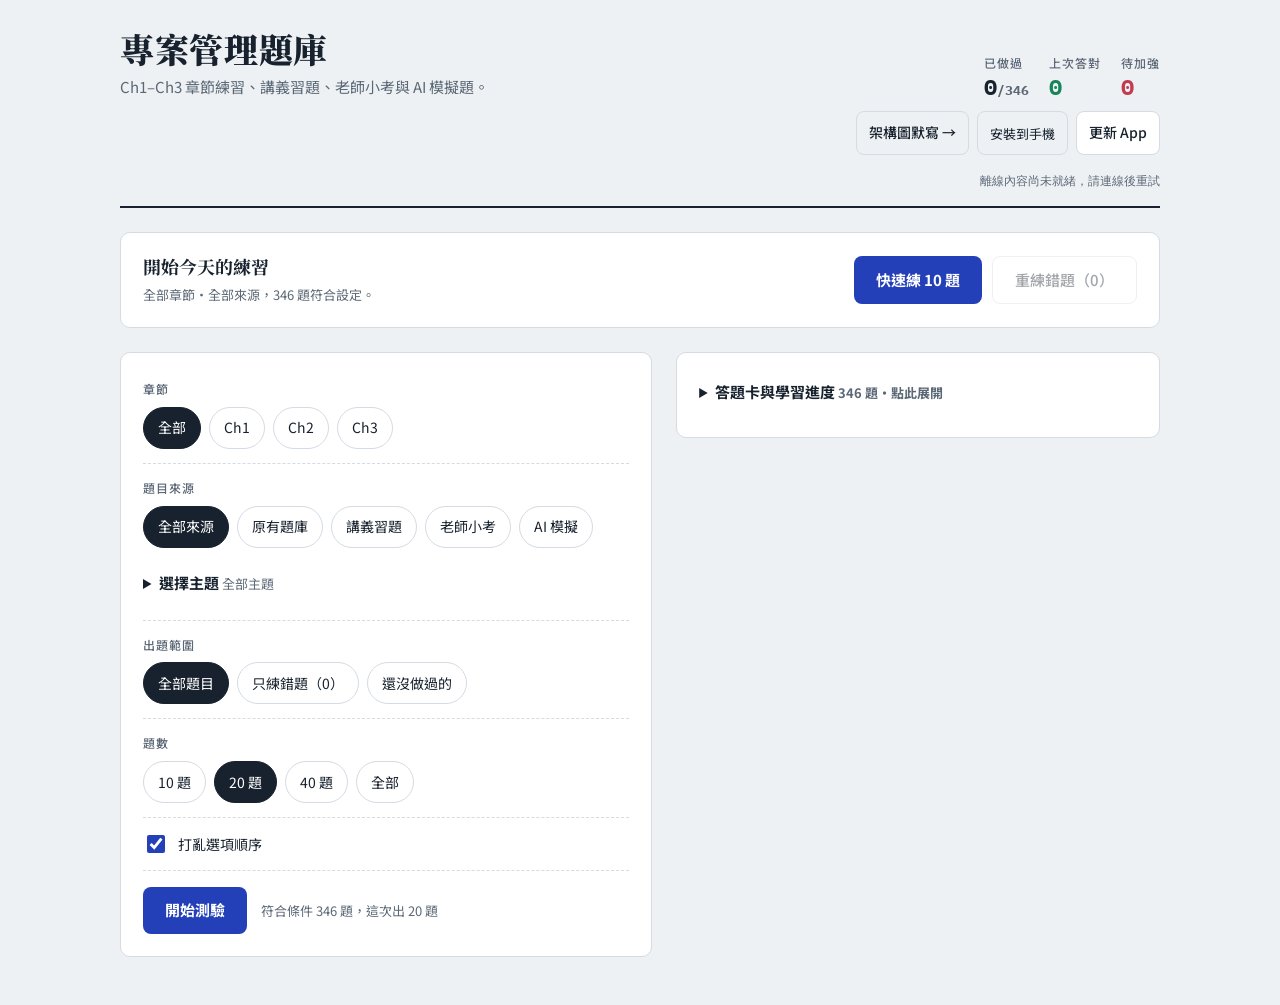
==== commit b2c4d36c: "Add 105 Ch3 teacher quiz questions as a separate 老師小考 source" ====
--- a/index.html
+++ b/index.html
@@ -3,7 +3,7 @@
 <head>
 <meta charset="utf-8">
 <meta name="viewport" content="width=device-width, initial-scale=1, viewport-fit=cover">
-<meta name="description" content="專案管理 Ch1–Ch3 題庫：章節練習與 AI 模擬試題，即時解析、錯題重練，作答紀錄只存在你的瀏覽器。">
+<meta name="description" content="專案管理 Ch1–Ch3 題庫：章節練習、老師小考原題與 AI 模擬試題，即時解析、錯題重練，作答紀錄只存在你的瀏覽器。">
 <meta name="theme-color" content="#eef1f4" media="(prefers-color-scheme: light)">
 <meta name="theme-color" content="#11161c" media="(prefers-color-scheme: dark)">
 <meta name="apple-mobile-web-app-capable" content="yes">
@@ -67,8 +67,8 @@
 .toggle input{width:18px;height:18px;accent-color:var(--accent)}
 .start-row{display:flex;flex-wrap:wrap;align-items:center;gap:14px;padding-top:16px;border-top:1px dashed var(--rule)}
 .btn{font:inherit;font-weight:700;border:0;border-radius:8px;padding:11px 22px;cursor:pointer;background:var(--accent);color:#fff}
-:root[data-theme="dark"] .btn{color:#0f1530}
-@media (prefers-color-scheme:dark){:root:not([data-theme="light"]) .btn{color:#0f1530}}
+:root[data-theme="dark"] .btn:not(.ghost){color:#0f1530}
+@media (prefers-color-scheme:dark){:root:not([data-theme="light"]) .btn:not(.ghost){color:#0f1530}}
 .btn:disabled{opacity:.4;cursor:not-allowed}
 .btn.ghost{background:transparent;color:var(--ink);border:1px solid var(--rule);font-weight:500}
 .btn.small{padding:7px 14px;font-size:14px}
@@ -99,6 +99,7 @@
 .qcard{max-width:760px;width:100%;margin:0 auto;display:flex;flex-direction:column;gap:18px}
 .qmeta{display:flex;flex-wrap:wrap;gap:8px;align-items:center}
 .tag{font-size:12px;border:1px solid var(--rule);border-radius:4px;padding:1px 8px;color:var(--muted)}
+.tag.src-teacher{color:var(--good);border-color:var(--good);font-weight:700}.tag.src-ai{font-style:italic}
 .tag.ch{border-color:var(--accent);color:var(--accent)}
 .qtext{font-size:19px;font-weight:700;line-height:1.6;margin:0}
 .opts{display:flex;flex-direction:column;gap:10px;list-style:none;margin:0;padding:0}
@@ -227,13 +228,13 @@
 </div>
 
 <script>
-const BANK = [{"id": "q000", "ch": "ch1", "topic": "創新與時代趨勢", "q": "根據 Steve Blank 對中國大陸與美國矽谷創新生態的觀察，下列哪一項是中國大陸「完全不具備」的？", "o": ["創業動機", "基礎建設", "創新創業管理工具", "創業人才"], "a": 2, "e": "Steve Blank 認為中國大陸在「管理工具」方面完全不具備，也就是缺乏創新創業管理工具。", "src": "ch1"}, {"id": "q001", "ch": "ch1", "topic": "創新與時代趨勢", "q": "根據 Steve Blank 對中國大陸與美國矽谷創新生態的觀察，中國大陸在哪一方面與美國一樣？", "o": ["管理工具", "文化", "動機", "原創力"], "a": 2, "e": "動機方面中國大陸和美國一樣（基礎建設也一樣完備）；文化方面稍缺冒險精神與原創力；管理工具則完全不具備。", "src": "ch1"}, {"id": "q002", "ch": "ch1", "topic": "創新與時代趨勢", "q": "下列何者正確描述 LLP 模式？", "o": ["商業模式＋客戶開發＋敏捷開發", "商業模式＋品質管理＋瀑布開發", "市場分析＋財務管理＋人力資源", "客戶開發＋風險管理＋成本管理"], "a": 0, "e": "LLP 是 Lean LaunchPad：商業模式＋客戶開發＋敏捷開發。", "src": "ch1"}, {"id": "q003", "ch": "ch1", "topic": "創新與時代趨勢", "q": "在創新經濟時代，傳統專案管理應如何因應？", "o": ["完全被敏捷取代", "適度結合敏捷實務", "完全排除敏捷方法", "只增加文件與流程"], "a": 1, "e": "簡報指出：在創新經濟時代，傳統專案管理也可以適度結合敏捷實務，讓專案更順利、更成功。", "src": "ch1"}, {"id": "q004", "ch": "ch1", "topic": "創新與時代趨勢", "q": "Standish Group 1995 年的調查指出，許多專案無法如期完成與失敗的兩個主要原因為何？", "o": ["預算不足與技術落後", "需求不完整與缺乏使用者參與", "員工不足與設備不足", "管理者經驗不足與市場競爭"], "a": 1, "e": "Standish Group 1995 年報告：專案無法如期完成與失敗的兩大主因是「需求不完整」和缺乏「使用者參與」。", "src": "ch1"}, {"id": "q005", "ch": "ch1", "topic": "創新與時代趨勢", "q": "下列何者「不是」Ken Schwaber 所提出的軟體開發常見問題？", "o": ["無法準時交付", "開發期間很難做更改", "品質持續惡化", "客戶參與程度過高"], "a": 3, "e": "Ken Schwaber 列的問題包括發布時間越來越長、無法準時交付、開發期間很難更改、品質持續惡化、死亡行軍等。客戶參與過高不在其中，傳統問題反而是參與不足。", "src": "ch1"}, {"id": "q006", "ch": "ch1", "topic": "創新與時代趨勢", "q": "傳統工作時代的專案管理模式較屬於哪一種流程？", "o": ["明確固定型流程", "完全隨機流程", "自我組織流程", "客戶驅動流程"], "a": 0, "e": "傳統工作時代的專案管理模式是「明確固定型流程」，並不適用於軟體開發。", "src": "ch1"}, {"id": "q007", "ch": "ch1", "topic": "創新與時代趨勢", "q": "根據簡報，傳統固定型專案管理模式較不適合下列哪種工作？", "o": ["工作內容穩定的工作", "大量重複性生產", "充滿變動的軟體與新產品研發", "流程高度標準化的工作"], "a": 2, "e": "明確固定型流程對充滿變動的軟體和新產品研發而言，是浪費時間且達不到預期成果的。", "src": "ch1"}, {"id": "q008", "ch": "ch1", "topic": "創新與時代趨勢", "q": "工業時代與知識經濟時代相比，工業時代較強調：", "o": ["根據需求改變", "依計畫行事", "持續創新", "給予授權"], "a": 1, "e": "工業時代強調依計畫行事；知識經濟時代強調根據需求改變。", "src": "ch1"}, {"id": "q009", "ch": "ch1", "topic": "創新與時代趨勢", "q": "知識經濟時代的工作特點為何？", "o": ["工作內容穩定", "決策點較少", "工作內容常變", "強調命令與控制"], "a": 2, "e": "知識經濟時代工作內容常變，工業時代則是工作內容穩定。", "src": "ch1"}, {"id": "q010", "ch": "ch1", "topic": "創新與時代趨勢", "q": "在知識經濟時代，相較於「強調正確的答案」，更重視什麼？", "o": ["問正確的問題", "減少所有問題", "遵循主管指示", "建立標準答案"], "a": 0, "e": "工業時代強調正確的答案；知識經濟時代重視問正確的問題。", "src": "ch1"}, {"id": "q011", "ch": "ch1", "topic": "創新與時代趨勢", "q": "工業時代較強調「命令與控制」，知識經濟時代則強調什麼？", "o": ["集權", "監督", "給予授權", "嚴格管制"], "a": 2, "e": "工業時代強調命令與控制；知識經濟時代強調給予授權。", "src": "ch1"}, {"id": "q012", "ch": "ch1", "topic": "創新與時代趨勢", "q": "下列何者最符合知識經濟時代的工作特點？", "o": ["專注於數量", "嚴謹的標準", "將員工工作成本最小化", "將員工視為財產而不是成本"], "a": 3, "e": "知識經濟時代將員工視為財產（資產）而不是成本；專注數量、嚴謹標準、員工成本最小化都是工業時代的特點。", "src": "ch1"}, {"id": "q013", "ch": "ch1", "topic": "敏捷思維與宣言", "q": "敏捷宣言於哪一年被提出？", "o": ["1995 年", "1999 年", "2001 年", "2012 年"], "a": 2, "e": "敏捷宣言於 2001 年 2 月 11–13 日提出。", "src": "ch1"}, {"id": "q014", "ch": "ch1", "topic": "敏捷思維與宣言", "q": "2001 年，17 位軟體實務大師聚集在哪裡討論輕量級軟體開發模式？", "o": ["美國矽谷", "美國猶他州雪鳥", "紐約哥倫比亞大學", "麻省理工學院"], "a": 1, "e": "17 位大師聚集在美國猶他州的雪鳥（Snowbird, Utah）。", "src": "ch1"}, {"id": "q015", "ch": "ch1", "topic": "敏捷思維與宣言", "q": "敏捷軟體開發模式希望取代的主要是什麼？", "o": ["以文件為導向的重量級軟體開發模式", "客戶參與的開發模式", "團隊合作的開發模式", "產品導向的開發模式"], "a": 0, "e": "敏捷要以輕量級軟體開發模式，取代重量級、以文件為導向的開發模式。", "src": "ch1"}, {"id": "q016", "ch": "ch1", "topic": "敏捷思維與宣言", "q": "根據敏捷的觀點，最終決定產品的應該是誰？", "o": ["製造團隊", "設計團隊", "客戶", "專案經理"], "a": 2, "e": "做出產品後就上市，再根據客戶回饋修改；決定產品的不是製造團隊或設計團隊，而是客戶。", "src": "ch1"}, {"id": "q017", "ch": "ch1", "topic": "敏捷思維與宣言", "q": "下列何者符合敏捷宣言的價值觀？", "o": ["流程與工具勝於個人與互動", "個人與互動勝於流程與工具", "合約談判勝於客戶協作", "遵循計畫勝於回應變更"], "a": 1, "e": "四大價值觀：個人與互動＞流程與工具、可用的軟體＞複雜的文件、與客戶協作＞合約談判、回應變更＞遵循計畫。", "src": "ch1"}, {"id": "q018", "ch": "ch1", "topic": "敏捷思維與宣言", "q": "敏捷宣言認為，下列何者勝於「複雜的文件」？", "o": ["詳細的合約", "完整的計畫", "可用的軟體", "嚴格的流程"], "a": 2, "e": "可用的軟體勝於複雜的文件。", "src": "ch1"}, {"id": "q019", "ch": "ch1", "topic": "敏捷思維與宣言", "q": "敏捷宣言認為「與客戶協作」勝於：", "o": ["合約談判", "團隊溝通", "回應變更", "軟體測試"], "a": 0, "e": "與客戶協作勝於合約談判。", "src": "ch1"}, {"id": "q020", "ch": "ch1", "topic": "敏捷思維與宣言", "q": "「回應變更勝於＿＿＿＿」是敏捷宣言四大價值觀之一，空格應填入什麼？", "o": ["與客戶協作", "遵循計畫", "個人與互動", "可用的軟體"], "a": 1, "e": "回應變更勝於遵循計畫。", "src": "ch1"}, {"id": "q021", "ch": "ch1", "topic": "敏捷思維與宣言", "q": "敏捷原則的第一優先任務是什麼？", "o": ["降低人事成本", "完成所有文件", "儘早且持續交付有價值的成果以滿足客戶", "完全避免需求變更"], "a": 2, "e": "敏捷原則第 1 條：第一優先是儘早且持續交付有價值的軟體（成果）來滿足客戶。", "src": "ch1"}, {"id": "q022", "ch": "ch1", "topic": "敏捷思維與宣言", "q": "當客戶在開發後期提出需求變更時，依敏捷原則應如何處理？", "o": ["一律拒絕", "歡迎改變需求", "延到下一個專案", "要求客戶重新簽約後才能討論"], "a": 1, "e": "敏捷原則第 2 條：竭誠歡迎改變需求，即使在最後開發階段也是如此。", "src": "ch1"}, {"id": "q023", "ch": "ch1", "topic": "敏捷思維與宣言", "q": "敏捷原則認為，交付可用成果的時間間隔應如何安排？", "o": ["越長越好", "一律每年一次", "以較短的時間間隔為佳", "專案結束才交付"], "a": 2, "e": "敏捷原則第 3 條：經常交付可用的軟體，頻率從數週到數月，以較短的時間間隔為佳。", "src": "ch1"}, {"id": "q024", "ch": "ch1", "topic": "敏捷思維與宣言", "q": "敏捷原則認為，業務人員與開發者在專案進行中應：", "o": ["每天一起工作", "每月開會一次", "各自獨立工作", "只透過專案經理聯絡"], "a": 0, "e": "敏捷原則第 4 條：業務人員與開發者在專案進行中必須每天一起工作。", "src": "ch1"}, {"id": "q025", "ch": "ch1", "topic": "敏捷思維與宣言", "q": "敏捷原則認為，團隊成員之間傳遞訊息最有效率與效能的方式是什麼？", "o": ["正式公文", "電子郵件", "面對面溝通", "詳細的工作報告"], "a": 2, "e": "敏捷原則第 6 條：面對面的溝通是傳遞訊息最有效率與效能的方式。", "src": "ch1"}, {"id": "q026", "ch": "ch1", "topic": "敏捷思維與宣言", "q": "敏捷原則將什麼視為進度的主要測量標準？", "o": ["已完成的文件頁數", "已召開的會議次數", "可用的產品、服務或成果", "團隊工作時數"], "a": 2, "e": "敏捷原則第 7 條：可用的軟體（產品、服務或成果）是進度的主要測量標準。", "src": "ch1"}, {"id": "q027", "ch": "ch1", "topic": "敏捷思維與宣言", "q": "「盡最大的可能排除不需要的工作」最符合敏捷原則中的哪一項？", "o": ["精簡", "控制", "標準化", "文件化"], "a": 0, "e": "敏捷原則第 10 條：精簡，精髓是要盡最大的可能排除不需要的工作。", "src": "ch1"}, {"id": "q028", "ch": "ch1", "topic": "敏捷思維與宣言", "q": "敏捷原則認為，最佳的架構、需求及設計來自：", "o": ["高階主管", "外部顧問", "自我組織的團隊", "專案管理辦公室"], "a": 2, "e": "敏捷原則第 11 條：最佳的架構、需求及設計皆來自於能自我組織的團隊。", "src": "ch1"}, {"id": "q029", "ch": "ch1", "topic": "敏捷思維與宣言", "q": "某敏捷團隊每隔一段時間便檢討「怎樣工作可以更有效率」，並據以調整工作方式。這最符合哪一項敏捷原則？", "o": ["團隊定期自省並調整與修正行為", "遵循原始計畫", "加強合約談判", "增加專案文件"], "a": 0, "e": "敏捷原則第 12 條：團隊定期自省如何更有效率，並據以調整與修正行為。", "src": "ch1"}, {"id": "q030", "ch": "ch1", "topic": "敏捷思維與宣言", "q": "下列何者「不是」簡報所列採用敏捷可達成的五項主要商業目標？", "o": ["可持續創新", "產品有彈性", "加速上市時間", "完全消除市場風險"], "a": 3, "e": "Jim Highsmith 列的五項：可持續創新、產品有彈性、加速上市時間、人員與流程有彈性、產出可靠的成果。沒有「完全消除市場風險」。", "src": "ch1"}, {"id": "q031", "ch": "ch1", "topic": "敏捷思維與宣言", "q": "敏捷為何可能增加投資報酬率（ROI）？", "o": ["延後產品上市", "根據市場價值開發小批迭代產品，儘快上市與快速回收", "增加產品文件", "減少與客戶接觸"], "a": 1, "e": "加速上市時間：根據市場價值開發小批迭代產品，可儘快上市與快速回收，增加 ROI。", "src": "ch1"}, {"id": "q032", "ch": "ch1", "topic": "組織專案管理與 PMO", "q": "組織專案管理（OPM）的主要目的為何？", "o": ["讓每個專案完全獨立於組織策略", "透過專案相關管理實務達成組織策略", "只負責軟體開發", "只管理日常營運"], "a": 1, "e": "OPM 是基於組織策略的執行框架，藉由專案組合、專案集、專案及組織驅動實務來達成組織策略。", "src": "ch1"}, {"id": "q033", "ch": "ch1", "topic": "組織專案管理與 PMO", "q": "OPM3 中的「SMCI」四個成熟度測評等級，正確順序為何？", "o": ["Standardize → Measure → Control → Improve", "Structure → Manage → Control → Innovate", "Standardize → Manage → Create → Improve", "Strategy → Measure → Control → Integrate"], "a": 0, "e": "SMCI＝標準化（Standardize）→ 可衡量（Measure）→ 可控制（Control）→ 持續改進（Improve）。", "src": "ch1"}, {"id": "q034", "ch": "ch1", "topic": "組織專案管理與 PMO", "q": "下列關於「專案組合（Portfolio）」與「專案集（Program）」的敘述，何者正確？", "o": ["Portfolio 只能包含單一專案", "Program 是一群彼此完全無關的專案", "Portfolio 可包含專案、專案集、子專案組合及日常營運工作", "Program 與組織策略完全無關"], "a": 2, "e": "專案組合包含專案、專案集、子專案組合和日常營運工作；專案集是一群「相關」的專案；兩者都要符合組織策略。", "src": "ch1"}, {"id": "q035", "ch": "ch1", "topic": "敏捷思維與宣言", "q": "下列哪一項不是「敏捷原則」（Agile Principle）？", "o": ["專案靠積極的個人來完成，給予他們所需的環境與支援，並相信他們可以完成工作。", "經常交付可用的成果，頻率可從數週到數個月，以較長的時間間隔為佳。", "敏捷流程提倡穩定持續的開發，發起人、開發者及用戶都應該能不斷地維持穩定的步調。", "精簡 — 精髓是要盡最大的可能，排除不需要做的工作。"], "a": 1, "e": "敏捷原則第 3 條是「以較短的時間間隔為佳」，B 寫成較長，所以不是敏捷原則。", "src": "ch1"}, {"id": "q036", "ch": "ch1", "topic": "敏捷思維與宣言", "q": "下列對敏捷原則中「精簡（Simplicity）」的敘述，哪一項正確？", "o": ["是要盡最大的可能，排除不需要做的工作。", "是要盡最小的可能，排除不需要做的工作。", "是要盡最大的可能，排除需要做的工作。", "是要盡最小的可能，排除需要做的工作。"], "a": 0, "e": "敏捷原則第 10 條：精簡是要盡最大的可能，排除不需要做的工作。", "src": "ch1"}, {"id": "q037", "ch": "ch1", "topic": "敏捷思維與宣言", "q": "下列哪一項不是「敏捷原則」（Agile Principle）？", "o": ["可用的軟體是進度的主要量測標準", "持續專注於追求卓越的技術與優良的設計以強化敏捷力", "最佳的架構、需求及設計皆來自於能有效監控的團隊", "團隊定期自省應如何更有效率，並據以適當地調整與修正行為"], "a": 2, "e": "敏捷原則第 11 條是「能自我組織的團隊」，不是「能有效監控的團隊」。", "src": "ch1"}, {"id": "q038", "ch": "ch1", "topic": "敏捷思維與宣言", "q": "根據「敏捷原則」（Agile Principle），下列哪一項是進度的主要量測標準？", "o": ["大量的文件", "可用的軟體", "好的架構", "充分授權的工作環境"], "a": 1, "e": "敏捷原則第 7 條：可用的軟體是進度的主要量測標準。", "src": "ch1"}, {"id": "q039", "ch": "ch1", "topic": "敏捷思維與宣言", "q": "根據「敏捷原則」（Agile Principle），最佳的架構、需求及設計皆來自於下列哪一項？", "o": ["產品負責人(ProductOwner)", "敏捷教練 (Coach)", "能自我組織的團隊", "專案經理"], "a": 2, "e": "敏捷原則第 11 條：最佳的架構、需求及設計皆來自於能自我組織的團隊。", "src": "ch1"}, {"id": "q040", "ch": "ch2", "topic": "傳統開發模式", "q": "根據資訊系統開發模式演進圖，下列哪一個模式最早提出？", "o": ["漸進模式", "雛型模式", "瀑布模式", "螺旋模式"], "a": 2, "e": "瀑布模式（Royce, 1970）最早；漸進、雛型是 1977，螺旋是 1988，RUP 是 1999。", "src": "ch12a"}, {"id": "q041", "ch": "ch2", "topic": "傳統開發模式", "q": "若開發團隊將雛型系統視為最終產品，最可能造成什麼結果？", "o": ["客戶滿意度提高", "需求更完整", "文件更齊全", "犧牲產品品質"], "a": 3, "e": "雛型模式的缺點：開發團隊會將雛型系統視為最終產品，犧牲產品品質。", "src": "ch12a"}, {"id": "q042", "ch": "ch2", "topic": "傳統開發模式", "q": "RUP 模式以什麼作為系統開發的首要工作，以便更精確地了解使用者需求？", "o": ["企業塑模", "程式撰寫", "部署", "測試"], "a": 0, "e": "RUP 以「企業塑模」為系統開發首要工作，讓開發者更精確地了解使用者需求。", "src": "ch12a"}, {"id": "q043", "ch": "ch2", "topic": "傳統開發模式", "q": "下列何者符合瀑布模式的特性？", "o": ["各階段可以同時並行進行", "專案資源配置以客戶需求變動為基礎", "各階段工作人員須完成正確、完整、易讀的文件，移交給下一階段的工作人員", "客戶全程密集參與開發過程"], "a": 2, "e": "瀑布模式特性：各階段要完成正確、完整、易讀的文件移交下一階段。A、B、D 都與瀑布相反。", "src": "ch12a"}, {"id": "q044", "ch": "ch2", "topic": "Scrum", "q": "下列何者「不是」Scrum 的基本價值觀？", "o": ["公開", "專注", "承諾", "檢視"], "a": 3, "e": "Scrum 五個價值觀：公開、勇氣、尊重、專注、承諾。「檢視」是三大支柱之一。", "src": "ch12a"}, {"id": "q045", "ch": "ch2", "topic": "Scrum", "q": "Scrum 是由誰在何時共同提出的？", "o": ["Kent Beck 於 1999 年", "Alistair Cockburn 於 2001 年", "Jeff De Luca 於 1997 年", "Ken Schwaber 與 Jeff Sutherland 於 1995 年"], "a": 3, "e": "Scrum 由 Ken Schwaber 與 Jeff Sutherland 於 1995 年在 OOPSLA 研討會共同提出。", "src": "ch12a"}, {"id": "q046", "ch": "ch2", "topic": "傳統開發模式", "q": "下列何者「不是」瀑布模式的缺點？", "o": ["專案開始時必須完整且清楚地描述所有需求", "客戶要到專案末期才能看到產品", "各階段的改變或錯誤須回溯到前一階段，並經冗長的審查簽核", "各階段的產出都須經過確認、驗證及測試，藉此發現品質缺失並加以改善"], "a": 3, "e": "D 是瀑布模式的「特性」（產出要經確認、驗證及測試），不是缺點。", "src": "ch12a"}, {"id": "q047", "ch": "ch2", "topic": "傳統開發模式", "q": "下列何者是 RUP 模式的缺點？", "o": ["缺乏視覺化模型", "無法迭代", "模式過於繁雜，企業學習與導入困難，且支援工具受限於 IBM Rational 軟體", "不重視需求分析"], "a": 2, "e": "RUP 缺點：模式過於繁雜、學習導入困難，支援工具受限於 IBM Rational 軟體。", "src": "ch12a"}, {"id": "q048", "ch": "ch2", "topic": "Scrum", "q": "下列何者「不是」Scrum 的儀式？", "o": ["燃盡圖", "衝刺規劃", "衝刺審查", "衝刺回顧"], "a": 0, "e": "燃盡圖是 Scrum 的「產出」，不是儀式。四儀式：衝刺規劃、每日立會、衝刺審查、衝刺回顧。", "src": "ch12a"}, {"id": "q049", "ch": "ch2", "topic": "傳統開發模式", "q": "瀑布模式的標準開發流程順序為何？", "o": ["設計→需求→開發→測試→部署", "需求→設計→開發→測試→部署", "需求→開發→設計→部署→測試", "需求→設計→測試→開發→部署"], "a": 1, "e": "瀑布流程：需求 → 設計 → 開發 → 測試 → 部署。", "src": "ch12a"}, {"id": "q050", "ch": "ch2", "topic": "傳統開發模式", "q": "下列何者是漸進模式的缺點？", "o": ["無法分階段編列預算", "需要對每個漸進階段做清楚完整的定義，可能使系統開發期程變長", "風險管理成本過高", "完全沒有文件可供維護"], "a": 1, "e": "漸進模式缺點：每個階段都要清楚完整定義（期程變長）、階層僵化不易關聯、總成本通常大於瀑布。", "src": "ch12a"}, {"id": "q051", "ch": "ch2", "topic": "傳統開發模式", "q": "雛型模式屬於客戶導向的分析與設計，但可能遇到什麼問題？", "o": ["客戶參與度過低", "開發團隊不願意修改系統", "大部分時間客戶並不清楚他們真正的需求是什麼", "專案一開始就能精確估算完成時間"], "a": 2, "e": "雛型模式屬客戶導向，但大部分時間客戶並不清楚自己真正的需求是什麼。", "src": "ch12a"}, {"id": "q052", "ch": "ch2", "topic": "傳統開發模式", "q": "螺旋模式是由哪位學者於哪一年提出？", "o": ["Royce，1970", "Bally et al.，1977", "Barry，1988", "Booch，1999"], "a": 2, "e": "螺旋模式由 Barry 於 1988 年提出。", "src": "ch12a"}, {"id": "q053", "ch": "ch2", "topic": "傳統開發模式", "q": "瀑布模式的風險與失敗成本偏高，主要原因為何？", "o": ["專案較後階段才開始進行開發", "專案初期過度簡化需求", "客戶參與過多", "各階段不需要審查簽核"], "a": 0, "e": "瀑布模式在專案較後階段才開始開發，所以風險與失敗成本都高。", "src": "ch12a"}, {"id": "q054", "ch": "ch2", "topic": "Scrum", "q": "下列何者「不是」Scrum 的產出？", "o": ["產品待辦清單", "甘特圖", "燃盡圖", "衝刺待辦清單"], "a": 1, "e": "Scrum 四個產出：產品待辦清單、衝刺待辦清單、可交付的增量成果、燃盡圖。甘特圖不是。", "src": "ch12a"}, {"id": "q055", "ch": "ch2", "topic": "傳統開發模式", "q": "雛型模式強調的重點是什麼？", "o": ["風險分析與風險管理", "完整的分析設計文件", "以企業塑模為首要工作", "雛型的快速開發及使用者高度參與"], "a": 3, "e": "雛型模式強調雛型的快速開發及使用者高度參與。風險分析是螺旋，企業塑模是 RUP。", "src": "ch12a"}, {"id": "q056", "ch": "ch2", "topic": "傳統開發模式", "q": "螺旋模式藉由哪一項作法，大幅降低軟體失敗造成損失的可能性？", "o": ["風險分析", "完整文件", "嚴格簽核", "一次性完整需求"], "a": 0, "e": "螺旋模式藉由風險分析，大幅降低軟體失敗造成損失的可能性。", "src": "ch12a"}, {"id": "q057", "ch": "ch2", "topic": "傳統開發模式", "q": "漸進模式的第一個漸進階段（漸進一）建置的是什麼？", "o": ["核心功能", "功能一", "所有功能的雛型", "部署與教育訓練"], "a": 0, "e": "漸進一建置核心功能，之後依序加入功能一、功能二、功能三。", "src": "ch12a"}, {"id": "q058", "ch": "ch2", "topic": "其他敏捷方法論", "q": "由 Kent Beck 創建，專注於敏捷開發實務，強調效率、聚焦於客戶、回饋及品質的是哪一種方法論？", "o": ["Scrum", "精益（Lean）", "看板（Kanban）", "終極編程（XP）"], "a": 3, "e": "終極編程（XP）由 Kent Beck 創建，專注於敏捷開發實務，強調效率、聚焦於客戶、回饋及品質。", "src": "ch12a"}, {"id": "q059", "ch": "ch2", "topic": "傳統開發模式", "q": "為什麼螺旋模式「不利於已簽署合約的客戶與開發者之間的協調」？", "o": ["因為文件過於繁雜", "因為工具受限於特定廠商", "因為開發流程過於靈活", "因為客戶完全不參與"], "a": 2, "e": "螺旋模式的開發流程過於靈活，不利於已簽約的客戶與開發者之間的協調。", "src": "ch12a"}, {"id": "q060", "ch": "ch2", "topic": "其他敏捷方法論", "q": "下列敏捷方法論與創建者的配對，何者正確？", "o": ["看板（Kanban）— David J. Anderson", "Scrum — Kent Beck", "功能驅動開發（FDD）— Alistair Cockburn", "水晶家族（Crystal） — Jeff De Luca"], "a": 0, "e": "Kanban—David J. Anderson 正確。Scrum 是 Sutherland & Schwaber，FDD 是 Jeff De Luca，Crystal 是 Alistair Cockburn。", "src": "ch12a"}, {"id": "q061", "ch": "ch2", "topic": "傳統開發模式", "q": "RUP 模式的四個階段為何？", "o": ["需求、設計、開發、測試", "初始、詳述、建構、轉移", "構想、推測、探索、調整", "決定目標、風險分析、開發、規劃"], "a": 1, "e": "RUP 四階段：初始、詳述、建構、轉移。C 是 APM 的階段，D 是螺旋模式的步驟。", "src": "ch12a"}, {"id": "q062", "ch": "ch2", "topic": "Scrum", "q": "在 Scrum 流程中，一個衝刺（Sprint）與每日立會的週期分別約為多久？", "o": ["衝刺約 2–4 週，每日立會每 24 小時一次", "衝刺約 6 個月，每日立會每週一次", "衝刺約 1 天，每日立會每月一次", "衝刺約 3 個月，每日立會每 24 小時一次"], "a": 0, "e": "一個衝刺約 2–4 週，每日立會每 24 小時一次（15 分鐘）。", "src": "ch12a"}, {"id": "q063", "ch": "ch2", "topic": "Scrum", "q": "下列何者「不是」Scrum 團隊的組成角色？", "o": ["產品負責人（PO）", "開發團隊", "專案經理", "Scrum 大師"], "a": 2, "e": "Scrum 團隊只有產品負責人、Scrum 大師、開發團隊，沒有專案經理。", "src": "ch12a"}, {"id": "q064", "ch": "ch2", "topic": "傳統開發模式", "q": "若組織希望員工能充分熟悉與接受新系統，並有充分時間學習與進行技術移轉，較適合採用哪一種模式？", "o": ["瀑布模式", "雛型模式", "螺旋模式", "漸進模式"], "a": 3, "e": "漸進模式分階段建置，讓組織成員有充分時間學習與進行技術移轉。", "src": "ch12a"}, {"id": "q065", "ch": "ch1", "topic": "專案管理基礎", "q": "專案管理的知識中，軟技術方面的要求，不包含下列何者？", "o": ["決策的分析與下達", "人力資源的運用及專案領導的藝術", "對人際關係的互動", "時程規劃"], "a": 3, "e": "時程規劃屬硬技術。軟技術是與人相關的技術，如人際互動、溝通、決策、專案領導。", "src": "ch12a"}, {"id": "q066", "ch": "ch1", "topic": "專案管理基礎", "q": "專案章程於專案管理過程中何時撰寫 ？", "o": ["起始過程組", "規劃過程組", "結束過程組", "監視與管制過程組"], "a": 0, "e": "專案章程在起始過程組撰寫，用來正式授權專案。", "src": "ch12a"}, {"id": "q067", "ch": "ch1", "topic": "專案管理基礎", "q": "下列何者屬於專案管理知識結構中「軟技術」之部分？", "o": ["專案領導的藝術", "時程規劃", "品質確保", "成本分析"], "a": 0, "e": "專案領導的藝術屬軟技術；時程規劃、品質確保、成本分析都屬硬技術。", "src": "ch12a"}, {"id": "q068", "ch": "ch1", "topic": "組織專案管理與 PMO", "q": "下列何者屬專案管理辦公室類型？", "o": ["支援型", "管制型", "指示型", "以上皆是"], "a": 3, "e": "PMO 三種類型：支援型（管制低）、管制型（管制中）、指示型（管制高）。", "src": "ch12a"}, {"id": "q069", "ch": "ch1", "topic": "專案管理基礎", "q": "「定義活動」屬於哪一專案管理知識領域？", "o": ["專案資源管理", "專案範疇管理", "專案採購管理", "專案時程管理"], "a": 3, "e": "定義活動屬於專案時程管理。", "src": "ch12a"}, {"id": "q070", "ch": "ch1", "topic": "敏捷思維與宣言", "q": "根據「敏捷原則」（Agile Principle），下列哪一項是衡量進度的主要標準？", "o": ["大量的文件", "可用的軟體 ( 成果 )", "好的架構", "充分授權的工作環境"], "a": 1, "e": "敏捷原則第 7 條：可用的軟體（成果）是進度的主要測量標準。", "src": "ch12a"}, {"id": "q071", "ch": "ch1", "topic": "專案管理基礎", "q": "專案管理學會組織（PMI）何時成立？", "o": ["1958", "1968", "1969", "1978"], "a": 2, "e": "PMI（專案管理學會）成立於 1969 年。", "src": "ch12a"}, {"id": "q072", "ch": "ch1", "topic": "專案管理基礎", "q": "「獲得資源」屬於哪一專案管理知識領域？", "o": ["專案資源管理", "專案範疇管理", "專案整合管理", "專案溝通管理"], "a": 0, "e": "獲得資源屬於專案資源管理。", "src": "ch12a"}, {"id": "q073", "ch": "ch1", "topic": "敏捷思維與宣言", "q": "敏捷專案管理緊盯的是？", "o": ["計畫", "願景", "需求", "成本"], "a": 1, "e": "敏捷專案管理緊盯願景，而不是緊盯計畫。", "src": "ch12a"}, {"id": "q074", "ch": "ch1", "topic": "專案管理基礎", "q": "「建立工作分解結構（WBS）」屬於哪一專案管理知識領域？", "o": ["專案資源管理", "專案範疇管理", "專案採購管理", "專案溝通管理"], "a": 1, "e": "建立工作分解結構（WBS）屬於專案範疇管理。", "src": "ch12a"}, {"id": "q075", "ch": "ch1", "topic": "專案管理基礎", "q": "下列何種活動可以歸屬於專案？", "o": ["公司上市計畫", "建置資訊系統", "建設工程", "以上皆是"], "a": 3, "e": "公司上市計畫、建置資訊系統、建設工程都是為了創造獨特成果的暫時性努力，都可以是專案。", "src": "ch12a"}, {"id": "q076", "ch": "ch1", "topic": "敏捷思維與宣言", "q": "下列哪一項不是「敏捷宣言」（Agile Manifesto）的價值觀？", "o": ["流程與工具勝於個人與互動", "可用的軟體勝於複雜的文件", "與客戶協同合作勝於合約談判", "回應變更勝於遵循計畫"], "a": 0, "e": "正確的價值觀是「個人與互動勝於流程與工具」，A 把順序顛倒了。", "src": "ch12a"}, {"id": "q077", "ch": "ch1", "topic": "組織專案管理與 PMO", "q": "哪一種專案管理辦公室（PMO）對於專案管控採直接管理方式，專案經理由 PMO 指派並直接對 PMO 報告？", "o": ["支援型", "管制型", "指示型", "配合型"], "a": 2, "e": "指示型 PMO：直接管理專案，專案經理由 PMO 指派並直接對 PMO 報告，管制程度高。", "src": "ch12a"}, {"id": "q078", "ch": "ch1", "topic": "專案管理基礎", "q": "專案是指：為了創造出獨特的產品、服務或成果所做的何種努力？", "o": ["長期性", "暫時性", "短期性", "中程性"], "a": 1, "e": "專案是為了創造出獨一無二的產品、服務或成果所做「暫時性」的努力。", "src": "ch12a"}, {"id": "q079", "ch": "ch1", "topic": "專案管理基礎", "q": "下列何者不是「專案」(Project)？", "o": ["研發新手機", "開發校務資訊系統", "舉辦畢業典禮", "經營早餐店"], "a": 3, "e": "經營早餐店是持續、重複的日常營運，不是專案。", "src": "ch12a"}, {"id": "q080", "ch": "ch1", "topic": "組織專案管理與 PMO", "q": "哪一種專案管理辦公室（PMO）除了提供諮詢之外，還要求專案遵循相關規定？", "o": ["支援型", "管制型", "指示型", "配合型"], "a": 1, "e": "管制型 PMO：除了提供諮詢，還要求專案遵循相關規定，管制程度中等。", "src": "ch12a"}, {"id": "q081", "ch": "ch1", "topic": "專案管理基礎", "q": "依 PMBOK 第六版，專案管理共有幾個專案管理過程？", "o": ["42", "49", "47", "39"], "a": 1, "e": "PMBOK 第六版共 49 個專案管理過程，分布在 5 大過程組、10 大知識領域。", "src": "ch12a"}, {"id": "q082", "ch": "ch1", "topic": "專案管理基礎", "q": "「估算活動資源」屬於哪一專案管理知識領域？", "o": ["專案資源管理", "專案範疇管理", "專案採購管理", "專案時間管理"], "a": 0, "e": "估算活動資源屬於專案資源管理（第六版）。", "src": "ch12a"}, {"id": "q083", "ch": "ch1", "topic": "專案管理基礎", "q": "下列何者屬於專案管理知識結構中 「軟技術」之部分？", "o": ["成本分析", "品質確保", "風險控管", "決策的分析與下達"], "a": 3, "e": "決策的分析與下達屬軟技術；成本分析、品質確保、風險控管屬硬技術。", "src": "ch12a"}, {"id": "q084", "ch": "ch1", "topic": "專案管理基礎", "q": "專案管理指的是：將下列哪些應用於專案活動上，以滿足專案需求？", "o": ["知識", "技能", "工具及技術", "以上皆是"], "a": 3, "e": "專案管理是將知識、技能、工具及技術應用於專案活動上，以滿足專案需求。", "src": "ch12a"}, {"id": "q085", "ch": "ch1", "topic": "專案管理基礎", "q": "下列何者不是專案與日常營運工作的共同性？", "o": ["都是靠人來完成", "都受到有限資源的限制", "達成組織特殊的目標", "都必須經過規劃、執行和監視與管制的過程"], "a": 2, "e": "專案與日常營運都靠人完成、受有限資源限制、須經規劃執行與監管；「達成組織特殊目標」是專案才有的。", "src": "ch12a"}, {"id": "q086", "ch": "ch1", "topic": "專案管理基礎", "q": "下列何者不是「專案」(Project)的特性？", "o": ["帶來商業價值", "任務的獨特性", "時間的明確性", "資源的可用性"], "a": 3, "e": "專案基本特性：任務獨特、時間明確、有衡量完成的方法、帶來改變、帶來商業價值。資源的可用性不是。", "src": "ch12a"}, {"id": "q087", "ch": "ch1", "topic": "專案管理基礎", "q": "專案管理有幾大過程組？", "o": ["3", "4", "5", "6"], "a": 2, "e": "五大過程組：起始、規劃、執行、監視與管制、結束。", "src": "ch12a"}, {"id": "q088", "ch": "ch1", "topic": "專案管理基礎", "q": "下列何者屬於專案管理知識結構中「軟技術」之部分？", "o": ["人際關係的互動", "溝通、協調", "談判能力的發揮", "以上皆是"], "a": 3, "e": "人際關係的互動、溝通協調、談判能力都是與人相關的軟技術。", "src": "ch12a"}, {"id": "q089", "ch": "ch2", "topic": "傳統開發模式", "q": "螺旋模式每個循環的四個步驟，順序為何？", "o": ["開發與測試→決定目標→識別與解決風險→規劃下個循環", "決定目標 → 識別與解決風險 → 開發與測試 → 規劃下個循環", "規劃下個循環 → 決定目標 → 開發與測試 → 識別與解決風險", "識別與解決風險 → 決定目標 → 規劃下個循環 → 開發與測試"], "a": 1, "e": "螺旋模式四步驟：決定目標 → 識別與解決風險 → 開發與測試 → 規劃下個循環。", "src": "ch12b"}, {"id": "q090", "ch": "ch2", "topic": "Scrum", "q": "下列何者「不是」Scrum 的三大屬性？", "o": ["輕量的", "文件嚴謹", "簡單易懂", "難以精通"], "a": 1, "e": "Scrum 三大屬性：輕量的（文件夠用就好）、簡單易懂、難以精通。", "src": "ch12b"}, {"id": "q091", "ch": "ch2", "topic": "傳統開發模式", "q": "雛型模式是由哪位學者於哪一年提出？", "o": ["Bally et al.，1977", "Bally et al.，1972", "Barry，1988", "Royce，1970"], "a": 0, "e": "雛型模式由 Bally et al. 於 1977 年提出（漸進模式也是）。", "src": "ch12b"}, {"id": "q092", "ch": "ch2", "topic": "傳統開發模式", "q": "下列何者是漸進模式的優點？", "o": ["總開發成本一定低於瀑布模式", "預算編列、付款、系統測試及教育訓練可分階段進行，降低財務風險與專案失敗風險", "不需要對每個漸進階段做完整定義", "各漸進階段之間高度關聯、容易整合"], "a": 1, "e": "漸進模式優點：預算、付款、測試、教育訓練都可分階段進行，降低財務與專案失敗風險。", "src": "ch12b"}, {"id": "q093", "ch": "ch2", "topic": "傳統開發模式", "q": "雛型模式強調以「雛型演進」代替完整的分析與設計，可能造成什麼問題？", "o": ["開發成本大幅降低", "系統文件較不完備，後續程式維護相對困難", "客戶無法參與需求溝通", "無法快速滿足使用者需求"], "a": 1, "e": "以雛型演進代替完整分析設計，系統文件較不完備，後續程式維護相對困難。", "src": "ch12b"}, {"id": "q094", "ch": "ch2", "topic": "其他敏捷方法論", "q": "哪一種敏捷方法論的重點是「精簡與流程最佳化」，強調減少無法創造客戶價值的工作？", "o": ["DSDM", "FDD", "精益（Lean）", "Crystal"], "a": 2, "e": "精益（Lean）：精簡與流程最佳化，減少無法創造客戶價值的工作。", "src": "ch12b"}, {"id": "q095", "ch": "ch2", "topic": "其他敏捷方法論", "q": "依「敏捷方法和實務的使用率」調查（9th State of Agile），使用率最高的敏捷方法是什麼？", "o": ["Kanban", "Scrum", "XP", "Lean Development"], "a": 1, "e": "第 9 屆 State of Agile 調查中 Scrum 使用率 56%，遠高於其他方法。", "src": "ch12b"}, {"id": "q096", "ch": "ch2", "topic": "Scrum", "q": "下列何者是 Scrum 的三大支柱之一？", "o": ["透明", "承諾", "勇氣", "尊重"], "a": 0, "e": "Scrum 三大支柱：透明、檢視、調適。承諾、勇氣、尊重是五大價值觀。", "src": "ch12b"}, {"id": "q097", "ch": "ch2", "topic": "Scrum", "q": "下列哪一項最符合 Scrum 的定義？", "o": ["一套詳細規定所有文件格式的重量級流程", "以一次完整交付為目標的開發方法", "讓團隊關注於「在最短時間內交付最高商業價值產品」的框架", "專門用於測試階段的管理工具"], "a": 2, "e": "Mike Cohn（2007）：Scrum 是讓我們關注於「在最短時間內交付最高商業價值產品」的框架。", "src": "ch12b"}, {"id": "q098", "ch": "ch2", "topic": "傳統開發模式", "q": "RUP 採用迭代式開發，主要優點為何？", "o": ["完全不需要文件", "不需要專案管理", "可以省略測試", "每次迭代中能及早發現問題，降低開發風險"], "a": 3, "e": "RUP 採迭代式開發，每次迭代中能及早發現問題，降低開發風險。", "src": "ch12b"}, {"id": "q099", "ch": "ch2", "topic": "傳統開發模式", "q": "下列何者是螺旋模式的缺點？", "o": ["無法建立雛型", "不重視軟體測試", "客戶無法提供回饋", "過分依賴風險分析的經驗與技術，分析若出現偏差將造成重大損失"], "a": 3, "e": "螺旋模式缺點：過分依賴風險分析的經驗與技術，分析若出現偏差將造成重大損失。", "src": "ch12b"}, {"id": "q100", "ch": "ch2", "topic": "傳統開發模式", "q": "雛型模式較不適用於哪一類專案？", "o": ["大型及多人參與的系統開發專案", "小型專案", "需要快速確認需求的專案", "使用者介面導向的專案"], "a": 0, "e": "雛型模式缺乏整體規劃、分析與設計，較不適用於大型及多人參與的專案。", "src": "ch12b"}, {"id": "q101", "ch": "ch2", "topic": "傳統開發模式", "q": "下列何者「不是」RUP 的九大工作流程之一？", "o": ["企業塑模", "風險分析", "組態管理與變更管理", "環境"], "a": 1, "e": "RUP 九大工作流程：企業塑模、需求、設計、開發、測試、部署、組態管理與變更管理、專案管理、環境。沒有風險分析。", "src": "ch12b"}, {"id": "q102", "ch": "ch2", "topic": "傳統開發模式", "q": "在瀑布模式中，一個階段的結束代表什麼意義？", "o": ["專案正式結束", "必須重新蒐集需求", "客戶必須完成驗收並付款", "專案管理的里程碑，據以決定是否進入下一階段"], "a": 3, "e": "瀑布模式中，一個階段的結束就是專案管理的里程碑，依成果決定是否進入下一階段。", "src": "ch12b"}, {"id": "q103", "ch": "ch1", "topic": "專案管理基礎", "q": "下列何者屬於專案管理知識結構中「軟技術」之部分？", "o": ["政治與權力問題的處理", "決策的分析與下達", "人力資源的運用", "以上皆是"], "a": 3, "e": "政治與權力問題的處理、決策的分析與下達、人力資源的運用都是軟技術。", "src": "ch12b"}, {"id": "q104", "ch": "ch1", "topic": "專案管理基礎", "q": "下列何者是專案的基本特性？", "o": ["任務是否獨特", "時間是否明確", "是否帶來改變", "以上均是"], "a": 3, "e": "專案基本特性包括任務獨特、時間明確、帶來改變等，全部都是。", "src": "ch12b"}, {"id": "q105", "ch": "ch1", "topic": "專案管理基礎", "q": "專案管理知識結構中，硬技術不包含下列何者？", "o": ["衝突的化解", "成本分析", "時程規劃", "過程設計"], "a": 0, "e": "衝突的化解是軟技術；成本分析、時程規劃、過程設計是硬技術。", "src": "ch12b"}, {"id": "q106", "ch": "ch1", "topic": "專案管理基礎", "q": "下列何者不屬於專案管理知識結構中「硬技術」之部分？", "o": ["成本分析", "品質確保", "風險控管", "決策的分析與下達"], "a": 3, "e": "決策的分析與下達屬軟技術，不屬硬技術。", "src": "ch12b"}, {"id": "q107", "ch": "ch1", "topic": "敏捷思維與宣言", "q": "下列哪一項不是「敏捷原則」（Agile Principle）？", "o": ["專案成功依賴於積極的個人，應給予他們所需的支持與信任。", "定期交付可用的軟體（成果），從數週到數月不等，以較長的交付週期為佳。", "敏捷流程強調穩定且持續的開發，發起人、開發者與用戶都應維持穩定的步調。", "精簡-精髓是要盡最大的可能，排除不需要做的工作。"], "a": 1, "e": "敏捷原則第 3 條是「以較短的時間間隔為佳」，B 寫成較長的交付週期，所以錯。", "src": "ch12b"}, {"id": "q108", "ch": "ch1", "topic": "專案管理基礎", "q": "專案計畫書於專案管理過程中何時撰寫？", "o": ["起始過程組", "規劃過程組", "結束過程組", "監視與管制過程組"], "a": 1, "e": "專案計畫書在規劃過程組撰寫。", "src": "ch12b"}, {"id": "q110", "ch": "ch1", "topic": "專案管理基礎", "q": "下列有關「專案」(Project)的敘述，何者不正確？", "o": ["專案是指為了創造出獨一無二的產品、服務或成果所做暫時性的努力", "專案是靠人來完成，受到有限資源的限制，必須經過規劃、執行和監視與管制的過程", "專案是指特殊而有限的任務，或由一群具相互關聯性的工作共同組合的產品、服務或成果。", "專案是持續性、重複性的工作，是執行重要的日常營運任務。"], "a": 3, "e": "專案是暫時性的努力；D 描述的是持續性、重複性的日常營運。", "src": "ch12b"}, {"id": "d000", "ch": "x2", "topic": "人名與年份", "q": "瀑布模式由誰在哪一年提出？", "o": ["Booch，1999", "Bally et al.，1977", "Royce，1970", "Barry，1988"], "a": 2, "e": "演進圖：瀑布模式是 Royce 於 1970 年提出，是最早的模式。", "src": "drill"}, {"id": "d001", "ch": "x2", "topic": "人名與年份", "q": "漸進模式由誰在哪一年提出？", "o": ["Booch，1983", "Royce，1970", "Aoyama，1996", "Bally et al.，1977"], "a": 3, "e": "漸進模式和雛型模式都是 Bally et al. 於 1977 年提出。", "src": "drill"}, {"id": "d002", "ch": "x2", "topic": "人名與年份", "q": "演進圖中的「物件導向開發模式」由誰在哪一年提出？", "o": ["Booch，1999", "Booch，1983", "Bally et al.，1977", "Barry，1988"], "a": 1, "e": "物件導向開發模式是 Booch 1983；Booch 1999 提出的是 RUP。", "src": "drill"}, {"id": "d003", "ch": "x2", "topic": "人名與年份", "q": "RUP 模式由誰在哪一年提出？", "o": ["Beck，2001", "Aoyama，1996", "Booch，1999", "Barry，1988"], "a": 2, "e": "RUP 是 Booch 於 1999 年提出。", "src": "drill"}, {"id": "d004", "ch": "x2", "topic": "人名與年份", "q": "演進圖中的「同步模式」與「MDA 模式」由誰在哪一年提出？", "o": ["Beck，2001", "Aoyama，1996", "Booch，1983", "Bally et al.，1977"], "a": 1, "e": "同步模式和 MDA 模式都是 Aoyama 於 1996 年提出。", "src": "drill"}, {"id": "d005", "ch": "x2", "topic": "人名與年份", "q": "演進圖中的「敏捷開發模式」標示為誰、哪一年？", "o": ["Booch，1999", "Aoyama，1996", "Beck，2001", "Royce，1970"], "a": 2, "e": "敏捷開發模式標示為 Beck 2001，與敏捷宣言同年。", "src": "drill"}, {"id": "d006", "ch": "x2", "topic": "人名與年份", "q": "螺旋模式由誰在哪一年提出？", "o": ["Booch，1983", "Aoyama，1996", "Bally et al.，1977", "Barry，1988"], "a": 3, "e": "螺旋模式是 Barry 於 1988 年提出。", "src": "drill"}, {"id": "d007", "ch": "x2", "topic": "人名與年份", "q": "哪兩個模式同在 1977 年由 Bally et al. 提出？", "o": ["螺旋模式與 RUP", "漸進模式與雛型模式", "雛型模式與螺旋模式", "瀑布模式與漸進模式"], "a": 1, "e": "漸進模式和雛型模式都是 Bally et al. 1977。", "src": "drill"}, {"id": "d008", "ch": "x2", "topic": "人名與年份", "q": "Booch 在演進圖中提出了哪兩個模式？", "o": ["漸進模式與雛型模式", "同步模式與 MDA 模式", "物件導向開發模式與 RUP", "螺旋模式與 RUP"], "a": 2, "e": "Booch 1983 提出物件導向開發模式，1999 提出 RUP。", "src": "drill"}, {"id": "d009", "ch": "x2", "topic": "人名與年份", "q": "依提出年份由早到晚，下列排序何者正確？", "o": ["瀑布 → 螺旋 → 漸進／雛型 → RUP → 物件導向 → 敏捷", "瀑布 → 物件導向 → 漸進／雛型 → 螺旋 → RUP → 敏捷", "漸進／雛型 → 瀑布 → 螺旋 → RUP → 同步／MDA → 敏捷", "瀑布 → 漸進／雛型 → 物件導向 → 螺旋 → 同步／MDA → RUP → 敏捷"], "a": 3, "e": "年份依序：1970、1977、1983、1988、1996、1999、2001。", "src": "drill"}, {"id": "d010", "ch": "x2", "topic": "人名與年份", "q": "Scrum 是在哪一個研討會上被提出的？", "o": ["PMI 全球大會", "OOPSLA（物件導向編程、系統、語言及應用研討會）", "敏捷聯盟年會", "猶他州雪鳥會議"], "a": 1, "e": "Ken Schwaber 和 Jeff Sutherland 於 1995 年在 OOPSLA 共同提出 Scrum。", "src": "drill"}, {"id": "d011", "ch": "x2", "topic": "人名與年份", "q": "「Scrum 是一個讓我們關注於在最短時間內交付最高商業價值產品的框架」是誰在哪一年的定義？", "o": ["Mike Griffiths，2012", "Ken Schwaber，1995", "Jeff Sutherland，2001", "Mike Cohn，2007"], "a": 3, "e": "這是 Mike Cohn（2007）的定義；另一個定義來自 Scrum 指南。", "src": "drill"}, {"id": "d012", "ch": "x2", "topic": "人名與年份", "q": "終極編程（XP）是由哪些人開發的？", "o": ["Jim Highsmith、Alistair Cockburn", "Mary 與 Tom Poppendieck", "Kent Beck、Ron Jeffries、Ward Cunningham", "Ken Schwaber、Jeff Sutherland"], "a": 2, "e": "XP 由 Kent Beck、Ron Jeffries 和 Ward Cunningham 開發；總表上的創建者寫 Kent Beck。", "src": "drill"}, {"id": "d013", "ch": "x2", "topic": "人名與年份", "q": "XP 是在哪一個專案工作時被提出的？", "o": ["豐田汽車的生產線改善專案", "IBM Rational 工具開發專案", "克萊斯勒綜合報酬系統（C3）的薪水冊專案", "為亞洲客戶開發的軟體專案"], "a": 2, "e": "XP 源自克萊斯勒綜合報酬系統（Chrysler Comprehensive Compensation System, C3）的薪水冊專案。", "src": "drill"}, {"id": "d014", "ch": "x2", "topic": "人名與年份", "q": "精益（Lean）軟體開發的創建者是誰？", "o": ["David J. Anderson", "Kent Beck", "Jeff De Luca", "Mary 與 Tom Poppendieck"], "a": 3, "e": "Lean 的創建者是 Mary 與 Tom Poppendieck。", "src": "drill"}, {"id": "d015", "ch": "x2", "topic": "人名與年份", "q": "看板（Kanban）由誰發現？受到什麼啟發？", "o": ["David J. Anderson，受豐田「及時交付」啟發", "Kent Beck，受克萊斯勒 C3 專案啟發", "Poppendieck 夫婦，受日本百貨業啟發", "Alistair Cockburn，受晶體結構啟發"], "a": 0, "e": "Kanban 由 David J. Anderson 發現，受日本豐田汽車「及時交付」（Just-in-Time Delivery）啟發。", "src": "drill"}, {"id": "d016", "ch": "x2", "topic": "人名與年份", "q": "DSDM 由誰在哪一年提出？", "o": ["DSDM 聯盟，1994", "Ken Schwaber，1995", "Jeff De Luca，1997", "Jim Highsmith，2001"], "a": 0, "e": "DSDM 是 DSDM 聯盟（DSDM Consortium）於 1994 年提出。", "src": "drill"}, {"id": "d017", "ch": "x2", "topic": "人名與年份", "q": "DSDM 聯盟的總部設在哪裡？屬於什麼性質的組織？", "o": ["舊金山，非營利組織", "倫敦，非營利組織", "紐約，營利公司", "東京，政府機構"], "a": 1, "e": "DSDM 聯盟屬非營利組織，總部設於倫敦。", "src": "drill"}, {"id": "d018", "ch": "x2", "topic": "人名與年份", "q": "FDD（功能驅動開發）由誰在哪一年提出？", "o": ["Kent Beck，1999", "Jeff De Luca，1997", "Alistair Cockburn，1997", "DSDM 聯盟，1994"], "a": 1, "e": "FDD 是 Jeff De Luca 於 1997 年提出。", "src": "drill"}, {"id": "d019", "ch": "x2", "topic": "人名與年份", "q": "Jeff De Luca 當初提出 FDD，是為了在哪裡提供客戶軟體？", "o": ["澳洲", "歐洲", "美國矽谷", "亞洲"], "a": 3, "e": "Jeff De Luca 在 1997 年為了在亞洲提供客戶軟體，想出這個迭代且有效率交付軟體的方法。", "src": "drill"}, {"id": "d020", "ch": "x2", "topic": "人名與年份", "q": "水晶家族（Crystal Family）的創建者是誰？", "o": ["Alistair Cockburn", "Mike Griffiths", "Jim Highsmith", "Ward Cunningham"], "a": 0, "e": "Crystal 由 Alistair Cockburn 創建。", "src": "drill"}, {"id": "d021", "ch": "x2", "topic": "人名與年份", "q": "APM 模式（構想、推測、探索、調整、結束）是誰提出的？", "o": ["Mike Griffiths", "Jim Highsmith", "Kent Beck", "Mike Cohn"], "a": 1, "e": "APM 模式結構出自 Jim Highsmith。", "src": "drill"}, {"id": "d022", "ch": "x2", "topic": "人名與年份", "q": "敏捷通用流程（AUP）概觀圖出自誰？", "o": ["Booch", "Jim Highsmith", "Mike Cohn", "Mike Griffiths"], "a": 3, "e": "AUP 出自 Mike Griffiths。注意 APM 是 Jim Highsmith，Mike Cohn 是 Scrum 定義。", "src": "drill"}, {"id": "d023", "ch": "x2", "topic": "人名與年份", "q": "RUP 的支援工具受限於哪一家公司的軟體？", "o": ["Oracle Primavera", "IBM Rational", "Atlassian Jira", "Microsoft Project"], "a": 1, "e": "RUP 的缺點之一：支援工具受限於 IBM Rational 軟體。", "src": "drill"}, {"id": "d024", "ch": "x2", "topic": "方法論對照", "q": "摘要為「敏捷專案管理架構」，強調「組成團隊、安排工作」的是哪一種方法論？", "o": ["DSDM", "Scrum", "XP", "Crystal"], "a": 1, "e": "Scrum：敏捷專案管理架構，強調組成團隊、安排工作。", "src": "drill"}, {"id": "d025", "ch": "x2", "topic": "方法論對照", "q": "摘要為「強調在對的時間交付對的成果」，以結構化方式快速開發、綜整最佳實務的是？", "o": ["Kanban", "FDD", "Lean", "DSDM"], "a": 3, "e": "DSDM：在對的時間交付對的成果，以結構化的方式快速開發、綜整最佳實務。", "src": "drill"}, {"id": "d026", "ch": "x2", "topic": "方法論對照", "q": "摘要為「專注於產品功能的交付」，迭代開發出使用者所要功能的是？", "o": ["FDD", "XP", "DSDM", "Scrum"], "a": 0, "e": "FDD（功能驅動開發）：專注於產品功能的交付。", "src": "drill"}, {"id": "d027", "ch": "x2", "topic": "方法論對照", "q": "摘要為「條列出特定情況的解決方案」，強調人、溝通、產品和組織動態有機融合的是？", "o": ["水晶家族（Crystal）", "DSDM", "Lean", "Scrum"], "a": 0, "e": "Crystal：條列出特定情況的解決方案，強調人、溝通、產品和組織動態有機融合的嚴謹流程。", "src": "drill"}, {"id": "d028", "ch": "x2", "topic": "方法論對照", "q": "摘要為「工作可視化與限制進行中工作」，強調及時開發的是？", "o": ["XP", "精益（Lean）", "FDD", "看板（Kanban）"], "a": 3, "e": "Kanban：工作可視化與限制進行中工作，強調可視化與管理工作流程、及時開發。", "src": "drill"}, {"id": "d029", "ch": "x2", "topic": "方法論對照", "q": "摘要為「專注於敏捷開發實務」，強調效率、聚焦於客戶、回饋及品質的是？", "o": ["Scrum", "XP", "Crystal", "FDD"], "a": 1, "e": "XP：專注於敏捷開發實務。", "src": "drill"}, {"id": "d030", "ch": "x2", "topic": "方法論對照", "q": "哪一種方法論可以視為其他敏捷方法論的上層？", "o": ["DSDM", "Scrum", "XP", "精益（Lean）"], "a": 3, "e": "精益的 7 項原則在精神上已包含看板和其他敏捷方法，可視為其他方法論的上層。", "src": "drill"}, {"id": "d031", "ch": "x2", "topic": "方法論對照", "q": "水晶家族為什麼用「水晶」命名？", "o": ["沒有兩個晶體是一樣的，就像沒有兩個專案一模一樣", "取自創建者的姓氏", "水晶透明，代表流程透明", "水晶堅硬，代表流程嚴謹"], "a": 0, "e": "用「水晶」命名，是因為沒有兩個晶體是一樣的，就好像沒有兩個專案是一模一樣的。", "src": "drill"}, {"id": "d032", "ch": "x2", "topic": "方法論對照", "q": "DSDM 是哪一種開發方式更結構化的版本？", "o": ["螺旋模式", "瀑布模式", "快速應用開發（RAD）", "RUP"], "a": 2, "e": "DSDM 是一種更結構化的「快速應用開發（Rapid Application Development）」。", "src": "drill"}, {"id": "d033", "ch": "x2", "topic": "方法論對照", "q": "精益（Lean）軟體開發源自什麼？", "o": ["克萊斯勒的薪資系統專案", "IBM 的軟體流程", "豐田的生產製造流程", "日本百貨業的廣告牌"], "a": 2, "e": "精益軟體開發源於豐田的生產製造流程，主要概念是以客戶為主。", "src": "drill"}, {"id": "d034", "ch": "x2", "topic": "方法論對照", "q": "「看板」一詞的原意是什麼？", "o": ["工作清單", "流程圖", "招牌或廣告牌", "會議紀錄"], "a": 2, "e": "看板的原意是招牌或廣告牌，豐田和日本百貨業用它顯示待做、進行中、可交付的產品。", "src": "drill"}, {"id": "d035", "ch": "x2", "topic": "方法論對照", "q": "XP 角色對照 Scrum，下列何者正確？", "o": ["教練相當於產品負責人", "客戶相當於開發團隊", "客戶相當於產品負責人", "測試者相當於 Scrum 大師"], "a": 2, "e": "程式設計師＋測試者＝開發團隊；教練＝Scrum 大師；客戶＝產品負責人。", "src": "drill"}, {"id": "d036", "ch": "x2", "topic": "模式與流程", "q": "RUP 的四個階段，順序何者正確？", "o": ["初始 → 詳述 → 建構 → 轉移", "初始 → 建構 → 詳述 → 轉移", "詳述 → 初始 → 建構 → 轉移", "構想 → 推測 → 探索 → 調整"], "a": 0, "e": "RUP 四階段：初始、詳述、建構、轉移。構想、推測、探索、調整是 APM。", "src": "drill"}, {"id": "d037", "ch": "x2", "topic": "模式與流程", "q": "在 RUP 開發流程圖中，「企業塑模」的工作量主要集中在哪個階段？", "o": ["轉移階段", "建構階段", "平均分布在四個階段", "初始階段"], "a": 3, "e": "企業塑模是 RUP 的首要工作，工作量集中在專案前段的初始階段。", "src": "drill"}, {"id": "d038", "ch": "x2", "topic": "模式與流程", "q": "在 RUP 開發流程圖中，「部署」的工作量主要集中在哪個階段？", "o": ["轉移階段", "初始階段", "詳述階段", "平均分布在四個階段"], "a": 0, "e": "部署集中在最後的轉移階段。", "src": "drill"}, {"id": "d039", "ch": "x2", "topic": "模式與流程", "q": "螺旋模式圖中，雛型的演進順序為何？", "o": ["雛型 1 → 雛型 2 → 可運轉雛型", "雛型 1 → 可運轉雛型 → 雛型 2", "整個流程只建立一個雛型", "可運轉雛型 → 雛型 1 → 雛型 2"], "a": 0, "e": "螺旋由內往外，每一圈都做風險分析，雛型依序為雛型 1、雛型 2、可運轉雛型。", "src": "drill"}, {"id": "d040", "ch": "x2", "topic": "模式與流程", "q": "雛型模式的流程中，客戶評估雛型後若不滿意，接下來會怎麼做？", "o": ["檢討／更新後回到設計，再產出新雛型", "結束專案", "直接進入正式開發", "直接進行部署"], "a": 0, "e": "雛型模式：原始需求 → 設計 → 產出雛型 → 客戶評估 → 檢討／更新，反覆循環到滿意才正式開發。", "src": "drill"}, {"id": "d041", "ch": "x2", "topic": "模式與流程", "q": "雛型模式流程中，客戶評估滿意之後的步驟順序為何？", "o": ["部署 → 測試 → 維護", "維護 → 正式開發 → 測試", "正式開發 → 測試 → 維護", "測試 → 正式開發 → 維護"], "a": 2, "e": "客戶評估滿意後依序進入正式開發、測試、維護。", "src": "drill"}, {"id": "d042", "ch": "x2", "topic": "模式與流程", "q": "APM 模式中，產出「發布計畫書（Release Plan）」的是哪個階段？", "o": ["調整（Adapt）", "探索（Explore）", "推測（Speculate）", "構想（Envision）"], "a": 2, "e": "推測階段依據故事待辦清單產出發布計畫書。", "src": "drill"}, {"id": "d043", "ch": "x2", "topic": "模式與流程", "q": "APM 模式中，「構想（Envision）」階段的產出是什麼？", "o": ["完成的故事", "最終產品", "願景（Vision）", "發布計畫書"], "a": 2, "e": "構想階段產出願景；推測產出發布計畫書；探索產出完成的故事。", "src": "drill"}, {"id": "d044", "ch": "x2", "topic": "模式與流程", "q": "APM 模式中，哪幾個階段會反覆循環？", "o": ["推測 → 探索 → 調整", "探索 → 調整 → 結束", "構想 → 結束", "構想 → 推測 → 探索"], "a": 0, "e": "推測、探索、調整是循環；構想和結束只各發生一次。", "src": "drill"}, {"id": "d045", "ch": "x2", "topic": "模式與流程", "q": "敏捷通用流程（AUP）的流程順序為何？", "o": ["構想 → 推測 → 探索 → 調整 → 結束", "起始 → 可行性研究 → 迭代 → 發布規劃 → 結束", "初始 → 詳述 → 建構 → 轉移", "可行性研究 → 起始 → 發布規劃 → 迭代 → 結束"], "a": 3, "e": "AUP：可行性研究（Feasibility）→ 起始（Initiation）→ 發布規劃 → 迭代內 → 發布前置迭代 → 結束（Close Out）。", "src": "drill"}, {"id": "d046", "ch": "x2", "topic": "模式與流程", "q": "漸進模式的四個漸進階段，依序建置什麼？", "o": ["核心功能 → 功能一 → 功能二 → 功能三", "功能一 → 功能二 → 功能三 → 核心功能", "需求 → 設計 → 開發 → 測試", "雛型 → 核心功能 → 測試 → 部署"], "a": 0, "e": "漸進一建核心功能，之後依序加入功能一、二、三。", "src": "drill"}, {"id": "d047", "ch": "x2", "topic": "模式與流程", "q": "Scrum 流程中，產品待辦清單、衝刺待辦清單、增量產品的流向為何？", "o": ["產品待辦清單 → 增量產品 → 衝刺待辦清單", "產品待辦清單 → 衝刺待辦清單 → 潛在可交付的增量產品", "增量產品 → 產品待辦清單 → 衝刺待辦清單", "衝刺待辦清單 → 產品待辦清單 → 增量產品"], "a": 1, "e": "衝刺規劃時從產品待辦清單挑出工作放進衝刺待辦清單，衝刺結束產出潛在可交付的增量產品。", "src": "drill"}, {"id": "d048", "ch": "x2", "topic": "數字與清單", "q": "XP 共有幾個核心實務？", "o": ["13 個", "12 個", "7 個", "9 個"], "a": 0, "e": "XP 的核心是 13 個實務，例如結對編程、測試驅動、重構、持續整合。", "src": "drill"}, {"id": "d049", "ch": "x2", "topic": "數字與清單", "q": "精益（Lean）有幾個基本原則？", "o": ["7 個", "12 個", "5 個", "13 個"], "a": 0, "e": "Lean 七原則：消除浪費、強化學習、盡可能晚做決策、盡可能儘快交付、授權團隊、建構完整性、著眼整體。", "src": "drill"}, {"id": "d050", "ch": "x2", "topic": "數字與清單", "q": "Kanban 的主要原則、核心價值、實務，各有幾個？", "o": ["4、6、5", "6、5、4", "5、4、6", "4、5、6"], "a": 3, "e": "Kanban：4 個主要原則、5 個核心價值（與精益共享）、6 個實務。", "src": "drill"}, {"id": "d051", "ch": "x2", "topic": "數字與清單", "q": "水晶家族規定漸進式開發最長不要超過多久？", "o": ["一個月", "六個月", "一年", "四個月"], "a": 3, "e": "Crystal 適用規則：漸進式開發最長不超過四個月，專案前後都要開檢討會議。", "src": "drill"}, {"id": "d052", "ch": "x2", "topic": "數字與清單", "q": "水晶家族分類圖中，橫軸與縱軸分別代表什麼？", "o": ["團隊經驗；風險", "參與人數；臨界（缺陷造成的損失）", "功能數量；品質", "專案時間；預算"], "a": 1, "e": "橫軸是參與人數（±20%），縱軸是臨界，也就是缺陷造成的損失。", "src": "drill"}, {"id": "d053", "ch": "x2", "topic": "數字與清單", "q": "水晶家族的臨界等級，由低到高依序為何？", "o": ["C 安逸／舒適 → E 必要的 → D 可自由支配的 → L 生活", "D 可自由支配的 → C 安逸／舒適 → E 必要的 → L 生活", "L 生活 → E 必要的 → D 可自由支配的 → C 安逸／舒適", "C 安逸／舒適 → D 可自由支配的 → E 必要的 → L 生活"], "a": 3, "e": "臨界由低到高：C（Comfort）、D（Discretionary）、E（Essential）、L（Life），例如 L6 代表 6 人以下、攸關生命的專案。", "src": "drill"}, {"id": "d054", "ch": "x2", "topic": "數字與清單", "q": "水晶家族的顏色從 C6 到 L1000，分為哪幾種？", "o": ["白色、綠色、黃色、紅色及黑色", "紅色、橘色、黃色、綠色及藍色", "透明、藍色、綠色、黃色及紅色", "透明、黃色、橘色、紅色及藍色"], "a": 3, "e": "顏色依參與人數由少到多：透明、黃、橘、紅、藍，人越多顏色越深。", "src": "drill"}, {"id": "d055", "ch": "x2", "topic": "數字與清單", "q": "Mike Cohn 認為，每隔多久任何人都能看到真正可用的軟體？", "o": ["三到六個月", "一年", "每天", "兩週到一個月"], "a": 3, "e": "Mike Cohn：每兩週到一個月，任何人都能看到真正可用的軟體，並決定交付或再加一個衝刺。", "src": "drill"}, {"id": "d056", "ch": "x2", "topic": "數字與清單", "q": "Scrum 每日立會每次多久？每人說幾件事？", "o": ["15 分鐘，5 件事", "30 分鐘，3 件事", "1 小時，4 件事", "15 分鐘，3 件事"], "a": 3, "e": "每天 15 分鐘、站著開，說三件事：昨天完成什麼、今天要做什麼、有沒有困難。", "src": "drill"}, {"id": "d057", "ch": "x2", "topic": "數字與清單", "q": "第 9 屆 State of Agile 調查中，Scrum 的使用率約為多少？", "o": ["56%", "30%", "8%", "10%"], "a": 0, "e": "Scrum 56%，第二名 Scrum/XP Hybrid 約 10%，Custom Hybrid 約 8%。", "src": "drill"}, {"id": "d058", "ch": "x2", "topic": "數字與清單", "q": "Scrum 的角色、儀式、產出、支柱、價值觀，數量分別為？", "o": ["3 角色、4 儀式、4 產出、3 支柱、5 價值觀", "4 角色、3 儀式、4 產出、3 支柱、5 價值觀", "3 角色、5 儀式、4 產出、3 支柱、4 價值觀", "3 角色、4 儀式、3 產出、5 支柱、4 價值觀"], "a": 0, "e": "角色：PO、Scrum 大師、開發團隊；儀式：規劃、立會、審查、回顧；產出：產品待辦、衝刺待辦、增量、燃盡圖；支柱：透明、檢視、調適；價值觀：公開、勇氣、尊重、專注、承諾。", "src": "drill"}, {"id": "d059", "ch": "x2", "topic": "數字與清單", "q": "XP 團隊共有幾種角色？", "o": ["3 種", "5 種", "4 種", "6 種"], "a": 2, "e": "XP 四種角色：程式設計師、測試者、教練、客戶。", "src": "drill"}, {"id": "d060", "ch": "x2", "topic": "數字與清單", "q": "依簡報，DSDM 團隊的核心原則共有幾條？", "o": ["9 條", "12 條", "7 條", "4 條"], "a": 0, "e": "簡報列出 DSDM 九條核心原則；另外有 4 項團隊必須決定的事（MoSCoW）。", "src": "drill"}, {"id": "d061", "ch": "x2", "topic": "數字與清單", "q": "RUP 開發流程圖中，共有幾個工作流程？", "o": ["7 個", "9 個", "4 個", "13 個"], "a": 1, "e": "九個工作流程：企業塑模、需求、設計、開發、測試、部署、組態管理與變更管理、專案管理、環境。", "src": "drill"}, {"id": "d062", "ch": "x2", "topic": "數字與清單", "q": "FDD 專注的兩項工作是什麼？", "o": ["衝刺規劃、每日立會", "工作可視化、限制進行中工作", "創建模型、開發功能列表", "結對編程、重構"], "a": 2, "e": "FDD 專注於創建模型與開發功能列表。", "src": "drill"}, {"id": "d063", "ch": "x2", "topic": "數字與清單", "q": "水晶家族的價值觀是什麼？", "o": ["公開、承諾", "高耐受性、專注於人和溝通", "透明、檢視、調適", "消除浪費、強化學習"], "a": 1, "e": "Crystal 價值觀：高耐受性（High Tolerance）、專注於人和溝通。", "src": "drill"}, {"id": "d064", "ch": "x2", "topic": "數字與清單", "q": "DSDM 團隊必須決定的四件事（MoSCoW），正確的是？", "o": ["現在做、下週做、以後做、不做", "必要的、重要的、次要的、不要的", "高、中、低、無", "必要的、應該要的、可以要的、不要的"], "a": 3, "e": "Musts 必要的、Shoulds 應該要的、Coulds 可以要的、Won't Have 不要的。", "src": "drill"}, {"id": "d065", "ch": "x2", "topic": "數字與清單", "q": "螺旋模式每個循環包含幾個步驟？", "o": ["6 個", "4 個", "5 個", "3 個"], "a": 1, "e": "四步驟：決定目標、識別與解決風險、開發與測試、規劃下個循環。", "src": "drill"}, {"id": "c3ai001", "ch": "ch3", "topic": "架構與生命週期", "q": "APMF 最核心的管理導向為何？", "o": ["把文件數量最大化", "讓所有資源的使用率達到百分之百", "將專案商業價值最大化", "以遵循最初計畫作為唯一標準"], "a": 2, "e": "APMF 是基於價值分析和分解的價值驅動管理模式。【Ch3 講義第 5 頁｜AI 模擬題】", "src": "ch3-ai", "slide": 5}, {"id": "c3ai002", "ch": "ch3", "topic": "架構與生命週期", "q": "講義如何描述敏捷專案管理中的科學化與人性化管理？", "o": ["依企業情況融合協調，平衡點未必在中間", "只能選擇其中一種", "科學化管理應完全排除人性化管理", "兩者必須各占一半"], "a": 0, "e": "講義以陰陽平衡說明兩者融合，每家企業的平衡點不同。【Ch3 講義第 5 頁｜AI 模擬題】", "src": "ch3-ai", "slide": 5}, {"id": "c3ai003", "ch": "ch3", "topic": "架構與生命週期", "q": "APMF 架構用哪四個面向說明由誰做什麼、產出什麼？", "o": ["願景、使命、策略、績效", "參與人員、階段、工作事項、產出", "風險、假設、限制、預算", "範疇、成本、品質、採購"], "a": 1, "e": "四個面向將人員、階段、工作與流程／工作產出連接起來。【Ch3 講義第 7 頁｜AI 模擬題】", "src": "ch3-ai", "slide": 7}, {"id": "c3ai004", "ch": "ch3", "topic": "架構與生命週期", "q": "依講義，敏捷專案一開始的規劃方式為何？", "o": ["直到最後一次發布才規劃需求", "一次完成所有詳細需求後才可開始", "先做大方向規劃，再逐步細化", "不設定任何方向與目標"], "a": 2, "e": "敏捷更具體地實踐漸進明細，以小步快跑持續交付並取得回饋。【Ch3 講義第 9 頁｜AI 模擬題】", "src": "ch3-ai", "slide": 9}, {"id": "c3ai005", "ch": "ch3", "topic": "架構與生命週期", "q": "建立共同願景、準備營運企劃案與核准專案，屬於哪個階段？", "o": ["可行性分析", "起始", "迭代回顧", "結束"], "a": 0, "e": "可行性分析先確認願景與商業論證，並取得專案核准。【Ch3 講義第 10 頁｜AI 模擬題】", "src": "ch3-ai", "slide": 10}, {"id": "c3ai006", "ch": "ch3", "topic": "架構與生命週期", "q": "下列哪組是可行性分析階段的產出？", "o": ["角色卡、產品地圖、團隊章程", "燃盡圖、迭代待辦清單、工作卡", "產品盒／願景卡、營運企劃案、專案核准文件", "驗收測試案例、改進行動方案、用戶故事看板"], "a": 2, "e": "講義將願景、商業論證與核准事項分別對應這些產出。【Ch3 講義第 10 頁｜AI 模擬題】", "src": "ch3-ai", "slide": 10}, {"id": "c3ai007", "ch": "ch3", "topic": "架構與生命週期", "q": "辨識角色之後，用來更詳細描述利害關係人的產出是什麼？", "o": ["角色卡", "產品盒", "燃盡圖", "驗收測試案例"], "a": 0, "e": "角色卡屬於起始階段辨識角色的產出。【Ch3 講義第 11 頁｜AI 模擬題】", "src": "ch3-ai", "slide": 11}, {"id": "c3ai008", "ch": "ch3", "topic": "架構與生命週期", "q": "敏捷專案章程在講義中包含哪兩部分？", "o": ["願景卡與用戶故事看板", "發布待辦清單與測試案例", "產品盒與燃盡圖", "專案章程與團隊章程"], "a": 3, "e": "起始階段的敏捷專案章程包含專案章程及團隊章程。【Ch3 講義第 11 頁｜AI 模擬題】", "src": "ch3-ai", "slide": 11}, {"id": "c3ai009", "ch": "ch3", "topic": "架構與生命週期", "q": "分解用戶故事、定義驗收標準與估算故事點數，主要屬於哪個階段？", "o": ["發布循環", "可行性分析", "專案結束", "專案核准"], "a": 0, "e": "發布循環包含上述事項、發布待辦清單、刺探、迭代與發布回顧。【Ch3 講義第 12 頁｜AI 模擬題】", "src": "ch3-ai", "slide": 12}, {"id": "c3ai010", "ch": "ch3", "topic": "架構與生命週期", "q": "迭代循環中的測試產出，應如何描述？", "o": ["僅包含專案核准文件", "不須可驗收的完整需求清單", "通過驗收測試的增量成果", "只有尚未驗證的設計草稿"], "a": 2, "e": "講義列出驗收測試案例與通過驗收測試的增量成果。【Ch3 講義第 14 頁｜AI 模擬題】", "src": "ch3-ai", "slide": 14}, {"id": "c3ai011", "ch": "ch3", "topic": "架構與生命週期", "q": "專案結束階段除了交付成果，還應做什麼？", "o": ["重新估算所有已完成工作後才建立願景", "進行專案回顧並結束專案活動", "僅刪除所有歷史紀錄", "開始第一次產品待辦清單排序"], "a": 1, "e": "結束階段的工作包括交付成果、專案回顧與結束活動，並產出改進行動方案。【Ch3 講義第 15 頁｜AI 模擬題】", "src": "ch3-ai", "slide": 15}, {"id": "c3ai012", "ch": "ch3", "topic": "架構與生命週期", "q": "依講義範例，一次發布有兩個迭代，每個迭代兩週，發布期間為多久？", "o": ["四週", "兩週", "六週", "八週"], "a": 0, "e": "範例以兩個兩週迭代組成一次四週發布。【Ch3 講義第 16 頁｜AI 模擬題】", "src": "ch3-ai", "slide": 16}, {"id": "c3ai013", "ch": "ch3", "topic": "架構與生命週期", "q": "迭代規劃之後，講義如何描述分析、設計、寫程式與測試？", "o": ["每次迭代只能選其中一項工作", "在迭代內同步進行，之後再審查與回顧", "只在專案最後一次進行測試", "必須各自分成四個獨立發布"], "a": 1, "e": "講義描述迭代內同步進行這些工作，再做迭代審查及回顧。【Ch3 講義第 16 頁｜AI 模擬題】", "src": "ch3-ai", "slide": 16}, {"id": "c3ai014", "ch": "ch3", "topic": "時間盒與自我組織", "q": "敏捷團隊的重要時間紀律是什麼？", "o": ["每次迭代都可任意延長", "遵守固定時間或時間盒", "所有會議長度由當天情緒決定", "只有專案結束日期需要管理"], "a": 1, "e": "專案期程、發布、迭代與每日立會都應在固定時間內完成。【Ch3 講義第 19 頁｜AI 模擬題】", "src": "ch3-ai", "slide": 19}, {"id": "c3ai015", "ch": "ch3", "topic": "時間盒與自我組織", "q": "講義的時間盒圖例中，每日立會的時間為多久？", "o": ["45 分鐘", "15 分鐘", "半天", "2 小時"], "a": 1, "e": "圖例標示每日立會 15 分鐘、迭代兩週、發布一個月及專案六個月；後三者是該圖範例。【Ch3 講義第 20 頁｜AI 模擬題】", "src": "ch3-ai", "slide": 20}, {"id": "c3ai016", "ch": "ch3", "topic": "時間盒與自我組織", "q": "把成果分成多次發布與迭代，主要希望帶來什麼效果？", "o": ["確保最初需求永遠不變", "延後所有客戶接觸直到專案結束", "讓客戶及早看到成果與回饋，降低失敗風險", "使團隊不再需要承諾交付"], "a": 2, "e": "短週期交付讓客戶較早回饋，團隊能據以調整後續工作。【Ch3 講義第 19 頁｜AI 模擬題】", "src": "ch3-ai", "slide": 19}, {"id": "c3ai017", "ch": "ch3", "topic": "時間盒與自我組織", "q": "哪個行為最符合自我組織團隊的「自律」？", "o": ["拒絕參與共同規劃", "只在有人監督時完成工作", "主動拿取工作，不等待別人逐一派工", "等待主管指定每一個動作"], "a": 2, "e": "自律強調主動承擔工作，團隊以共同規劃與互助履行責任。【Ch3 講義第 21 頁｜AI 模擬題】", "src": "ch3-ai", "slide": 21}, {"id": "c3ai018", "ch": "ch3", "topic": "時間盒與自我組織", "q": "團隊成員共同制定規劃並承諾計畫，主要體現什麼？", "o": ["取消所有個人投入與參與", "共同分擔責任", "每個人只對自己的部門負責", "完全由教練承擔交付責任"], "a": 1, "e": "每位成員都有責任規劃、投入及積極參與，並互相協助完成任務。【Ch3 講義第 21 頁｜AI 模擬題】", "src": "ch3-ai", "slide": 21}, {"id": "c3ai019", "ch": "ch3", "topic": "時間盒與自我組織", "q": "團隊的核心價值與工作協議，應如何形成與使用？", "o": ["共同制定並與每位成員溝通，成為共同遵守的基本原則", "只對新進人員有效", "由一位成員秘密決定", "完成後不需要再讓成員知道"], "a": 0, "e": "團隊章程中的核心價值和工作協議，適用於全體團隊成員。【Ch3 講義第 21 頁｜AI 模擬題】", "src": "ch3-ai", "slide": 21}, {"id": "c3ai020", "ch": "ch3", "topic": "時間盒與自我組織", "q": "團隊把規劃、流程與執行狀況放在牆上，是為了什麼？", "o": ["只用來裝飾團隊空間", "讓外部人員可直接改寫所有承諾", "取代所有與客戶的討論", "提高透明度，提早發現問題並互相協助"], "a": 3, "e": "透明化有助及早看出問題、協作與降低失敗風險。【Ch3 講義第 21 頁｜AI 模擬題】", "src": "ch3-ai", "slide": 21}, {"id": "c3ai021", "ch": "ch3", "topic": "時間盒與自我組織", "q": "自我組織與公司制度的關係，何者符合講義？", "o": ["自我組織代表不必遵守任何公司標準", "只有完全脫離組織才能自我組織", "在公司制度與標準下，靈活選擇工作方式", "每個人自行建立互不相容的制度"], "a": 2, "e": "講義將「與公司標準一致」列為自我組織團隊應做到的事項。【Ch3 講義第 21 頁｜AI 模擬題】", "src": "ch3-ai", "slide": 21}, {"id": "c3ai022", "ch": "ch3", "topic": "團隊角色與職責", "q": "依 APMF，哪一組屬於敏捷團隊成員？", "o": ["僅贊助者與所有外部利害關係人", "僅部門主管與財務主管", "只有專案經理與採購經理", "產品負責人、敏捷教練、團隊成員、測試者"], "a": 3, "e": "贊助者及利害關係人位於外圈，對專案影響大，但並非此處所列的敏捷團隊成員。【Ch3 講義第 24 頁｜AI 模擬題】", "src": "ch3-ai", "slide": 24}, {"id": "c3ai023", "ch": "ch3", "topic": "團隊角色與職責", "q": "在 APMF 中，主要由哪個角色面對贊助者或發起人？", "o": ["任意一位外部供應商", "只限財務承辦人", "測試者", "敏捷教練"], "a": 3, "e": "講義對照 Scrum 大師與 APMF 敏捷教練，兩者各在其模式中面對贊助者。【Ch3 講義第 23 頁｜AI 模擬題】", "src": "ch3-ai", "slide": 23}, {"id": "c3ai024", "ch": "ch3", "topic": "團隊角色與職責", "q": "依講義，敏捷與傳統專案管理最大的不同之一是什麼？", "o": ["將利害關係人代表納入敏捷團隊，包含甲乙雙方", "產品負責人不得參與決策", "將客戶完全排除於團隊之外", "只讓贊助者知道專案狀況"], "a": 0, "e": "產品負責人／客戶代表進入團隊，共同依商業價值排序與決策。【Ch3 講義第 25 頁｜AI 模擬題】", "src": "ch3-ai", "slide": 25}, {"id": "c3ai025", "ch": "ch3", "topic": "團隊角色與職責", "q": "講義指出開發團隊通常是怎樣的團隊？", "o": ["成員只能來自同一部門", "至少 50 人且只具備單一職能", "少於 12 人的跨職能團隊", "只由主管組成，不包含實作人員"], "a": 2, "e": "這是本講義對開發團隊的描述，並非所有敏捷方法通用的人數規定。【Ch3 講義第 26 頁｜AI 模擬題】", "src": "ch3-ai", "slide": 26}, {"id": "c3ai026", "ch": "ch3", "topic": "團隊角色與職責", "q": "「通用專家」Generalizing Specialists 的意思為何？", "o": ["只能做單一專業，不能協助他人", "每樣工作都必須達到最高專家程度", "有多項專精，能互相幫忙，但不必每樣工作都精通", "不須具備任何專業能力"], "a": 2, "e": "團隊成員具備專長並能跨工作協作，避免只做單一工作的限制。【Ch3 講義第 26 頁｜AI 模擬題】", "src": "ch3-ai", "slide": 26}, {"id": "c3ai027", "ch": "ch3", "topic": "團隊角色與職責", "q": "團隊依專長挑選待辦清單最上面的工作，主要考量為何？", "o": ["只挑自己最喜歡的技術", "只挑最容易完成的工作", "依工作名稱的字母順序", "優先交付對客戶價值最高的工作"], "a": 3, "e": "講義將清單最上方的工作描述為對客戶最高價值的工作。【Ch3 講義第 26 頁｜AI 模擬題】", "src": "ch3-ai", "slide": 26}, {"id": "c3ai028", "ch": "ch3", "topic": "團隊角色與職責", "q": "敏捷教練進行流程裁適，最符合哪種做法？", "o": ["依企業需求從一般框架挑選並整合合適流程", "所有企業一律使用完全相同的細節", "一律刪除所有流程", "僅依教練個人喜好忽略企業需求"], "a": 0, "e": "Process Tailoring 是依企業需求挑選與整合適合的流程。【Ch3 講義第 27 頁｜AI 模擬題】", "src": "ch3-ai", "slide": 27}, {"id": "c3ai029", "ch": "ch3", "topic": "團隊角色與職責", "q": "團隊持續受到不必要干擾時，敏捷教練應如何服務團隊？", "o": ["協助擋掉干擾並移除前進障礙", "停止所有團隊討論", "替產品負責人永久決定所有產品功能", "要求團隊自行承受所有干擾"], "a": 0, "e": "敏捷教練以支援、授權、促進會議與移除障礙幫助團隊成長。【Ch3 講義第 28 頁｜AI 模擬題】", "src": "ch3-ai", "slide": 28}, {"id": "c3ai030", "ch": "ch3", "topic": "團隊角色與職責", "q": "產品待辦清單由哪個角色擁有？", "o": ["敏捷教練", "產品負責人／客戶", "財務稽核人員", "所有外部競爭者"], "a": 1, "e": "產品負責人決定做哪些事及其順序，將團隊生產力轉為價值。【Ch3 講義第 29 頁｜AI 模擬題】", "src": "ch3-ai", "slide": 29}, {"id": "c3ai031", "ch": "ch3", "topic": "團隊角色與職責", "q": "挑選產品負責人時，哪組條件最符合講義？", "o": ["具領域知識、決策權、容易找到，並對價值負責", "只需職稱夠高，不必能做決策", "只負責寫程式，不需理解產品價值", "必須無法聯繫，以避免被打擾"], "a": 0, "e": "產品負責人需從提高產品價值角度思考，通常只有一個。【Ch3 講義第 29 頁｜AI 模擬題】", "src": "ch3-ai", "slide": 29}, {"id": "c3ai032", "ch": "ch3", "topic": "團隊角色與職責", "q": "依講義，決定每個發布的日期、內容與工作優先順序，是誰的工作？", "o": ["只由測試者決定", "任何外部利害關係人都可單獨更改", "產品負責人／客戶", "只由人資部門決定"], "a": 2, "e": "講義將發布日期內容、排序及促進利害關係人參與列為產品負責人的工作。【Ch3 講義第 29 頁｜AI 模擬題】", "src": "ch3-ai", "slide": 29}, {"id": "c3ai033", "ch": "ch3", "topic": "團隊角色與職責", "q": "哪項最符合贊助者的工作？", "o": ["逐日替每位成員指定程式寫法", "只負責製作燃盡圖", "完全不參加任何成果審查", "提供專案目標與財務資源，關注價值和成本"], "a": 3, "e": "贊助者亦指導產品負責人，並應參加發布與迭代審查以查看增量成果。【Ch3 講義第 30 頁｜AI 模擬題】", "src": "ch3-ai", "slide": 30}, {"id": "c3ai034", "ch": "ch3", "topic": "僕人式領導與 EQ", "q": "僕人式領導者的重要轉變為何？", "o": ["增加命令以控制每一個動作", "把所有決策永久集中於領導者", "禁止成員自行思考", "從直接解決問題轉向授權，協助團隊成長與解題"], "a": 3, "e": "僕人式領導強調授權與協助團隊，而非替團隊包辦所有解法。【Ch3 講義第 32 頁｜AI 模擬題】", "src": "ch3-ai", "slide": 32}, {"id": "c3ai035", "ch": "ch3", "topic": "僕人式領導與 EQ", "q": "從命令控制轉向僕人式領導，講義指出最需要練習什麼？", "o": ["避免詢問任何問題", "立即給出唯一解法", "更快打斷別人", "積極傾聽"], "a": 3, "e": "積極傾聽包含學習問問題，並讓團隊有思考與決定的空間。【Ch3 講義第 33 頁｜AI 模擬題】", "src": "ch3-ai", "slide": 33}, {"id": "c3ai036", "ch": "ch3", "topic": "僕人式領導與 EQ", "q": "積極傾聽的有效步驟順序為何？", "o": ["建議、打斷、離開", "回應、命令、監督", "傾聽、瞭解、回應", "分析、責備、懲罰"], "a": 2, "e": "講義列為 Listening、Understanding、Responding。【Ch3 講義第 33 頁｜AI 模擬題】", "src": "ch3-ai", "slide": 33}, {"id": "c3ai037", "ch": "ch3", "topic": "僕人式領導與 EQ", "q": "成員說「這個問題不知道怎麼處理」，教練哪個回應最符合僕人式領導？", "o": ["以後所有問題都不准自行處理", "你有什麼建議？需要協助時讓我知道", "不要思考，照我的答案做", "這是你的問題，不要再討論"], "a": 1, "e": "以詢問引導成員思考並提供支援，讓團隊自己做決定。【Ch3 講義第 34 頁｜AI 模擬題】", "src": "ch3-ai", "slide": 34}, {"id": "c3ai038", "ch": "ch3", "topic": "僕人式領導與 EQ", "q": "EQ 在講義中包含哪四個面向？", "o": ["自我察覺、自我管理、社會察覺、人際關係管理", "計畫、採購、成本、驗收", "授權、派工、命令、懲罰", "編碼、測試、部署、維護"], "a": 0, "e": "EQ 是瞭解及管理情緒、社會互動與人際關係的能力。【Ch3 講義第 35 頁｜AI 模擬題】", "src": "ch3-ai", "slide": 35}, {"id": "c3ai039", "ch": "ch3", "topic": "僕人式領導與 EQ", "q": "依講義，哪些人需要發展高 EQ？", "o": ["只有財務主管", "敏捷教練、開發團隊與產品負責人", "只有外部客戶", "只有教練，其他人不需要"], "a": 1, "e": "敏捷團隊高度依賴人際互動，因此這些角色都需要 EQ。【Ch3 講義第 35 頁｜AI 模擬題】", "src": "ch3-ai", "slide": 35}, {"id": "c3ai040", "ch": "ch3", "topic": "團隊發展與衝突", "q": "團隊規範 Team Norms 應在何時建立？", "o": ["所有成員離開後", "只有衝突達世界大戰時", "專案初期", "專案結束後才首次建立"], "a": 2, "e": "團隊在專案初期共同制定並同意工作協定，規範彼此期待的行為。【Ch3 講義第 37 頁｜AI 模擬題】", "src": "ch3-ai", "slide": 37}, {"id": "c3ai041", "ch": "ch3", "topic": "團隊發展與衝突", "q": "調適性領導 Adaptive Leadership 的重點是什麼？", "o": ["只依領導者當天情緒改變方式", "始終使用同一種命令方式", "依不同團隊發展階段採取不同領導方式", "不論情況都完全不介入"], "a": 2, "e": "依團隊階段調整領導方式，以協助團隊有效率地工作。【Ch3 講義第 37 頁｜AI 模擬題】", "src": "ch3-ai", "slide": 37}, {"id": "c3ai042", "ch": "ch3", "topic": "團隊發展與衝突", "q": "高效能團隊發展四階段的順序為何？", "o": ["規範期、建立期、高效期、風暴期", "建立期、規範期、風暴期、高效期", "風暴期、高效期、建立期、規範期", "建立期、風暴期、規範期、高效期"], "a": 3, "e": "講義依序列出 Forming、Storming、Norming、Performing。【Ch3 講義第 37 頁｜AI 模擬題】", "src": "ch3-ai", "slide": 37}, {"id": "c3ai043", "ch": "ch3", "topic": "團隊發展與衝突", "q": "團隊開始互相挑戰，較符合哪個發展階段？", "o": ["高效期 Performing", "專案結束", "建立期 Forming", "風暴期 Storming"], "a": 3, "e": "圖中以 Challenging each other 描述風暴期，規範期則開始共同工作。【Ch3 講義第 37 頁｜AI 模擬題】", "src": "ch3-ai", "slide": 37}, {"id": "c3ai044", "ch": "ch3", "topic": "團隊發展與衝突", "q": "成員分享資訊、以事實為基礎互助解題，屬於哪個衝突等級？", "o": ["第三級：競爭", "第一級：解決問題", "第四級：聖戰", "第五級：世界大戰"], "a": 1, "e": "第一級的管理方式是合作，尋找雙贏結果。【Ch3 講義第 38 頁｜AI 模擬題】", "src": "ch3-ai", "slide": 38}, {"id": "c3ai045", "ch": "ch3", "topic": "團隊發展與衝突", "q": "成員謹慎且各自表述，出現保護個人利益的合作，屬於哪個衝突等級？", "o": ["第二級：不同意", "第四級：聖戰", "第一級：解決問題", "第五級：世界大戰"], "a": 0, "e": "第二級對應的管理方式是支持並授權每個人解決問題。【Ch3 講義第 38 頁｜AI 模擬題】", "src": "ch3-ai", "slide": 38}, {"id": "c3ai046", "ch": "ch3", "topic": "團隊發展與衝突", "q": "「贏過對方比解決問題重要」，言語出現人身攻擊，屬於哪一級？", "o": ["第一級：解決問題", "第四級：聖戰", "第二級：不同意", "第三級：競爭"], "a": 3, "e": "競爭階段宜調停、談判並取得事實。【Ch3 講義第 38 頁｜AI 模擬題】", "src": "ch3-ai", "slide": 38}, {"id": "c3ai047", "ch": "ch3", "topic": "團隊發展與衝突", "q": "衝突焦點轉為保護自己的團體，言語充滿意識形態，屬於哪一級？", "o": ["第一級：解決問題", "第三級：競爭", "第四級：聖戰", "第二級：不同意"], "a": 2, "e": "第四級宜建立安全結構，使用外交手段處理。【Ch3 講義第 38 頁｜AI 模擬題】", "src": "ch3-ai", "slide": 38}, {"id": "c3ai048", "ch": "ch3", "topic": "團隊發展與衝突", "q": "成員以摧毀對方為目標，幾乎不再溝通時，應優先如何處理？", "o": ["只增加績效獎金", "盡必要努力避免互相傷害", "鼓勵雙方繼續競爭直到分出勝負", "要求雙方停止提供任何事實"], "a": 1, "e": "這屬於第五級世界大戰，安全與避免傷害是優先考量。【Ch3 講義第 38 頁｜AI 模擬題】", "src": "ch3-ai", "slide": 38}, {"id": "c3ai049", "ch": "ch3", "topic": "溝通與團隊空間", "q": "依講義，雙向溝通中最有效率與效能的方式為何？", "o": ["只播放不可問答的影片", "面對面高頻寬溝通", "只寄送紙本文件", "只把訊息貼在未讀公告區"], "a": 1, "e": "面對面可即時問答，是講義強調的高頻寬溝通。【Ch3 講義第 40 頁｜AI 模擬題】", "src": "ch3-ai", "slide": 40}, {"id": "c3ai050", "ch": "ch3", "topic": "溝通與團隊空間", "q": "敏捷團隊集中在同一間辦公室，可藉聆聽達到哪種溝通？", "o": ["完全隔離溝通", "滲透式溝通", "只靠正式公文溝通", "單向命令溝通"], "a": 1, "e": "共同空間可透過聆聽取得相關資訊，形成滲透式溝通。【Ch3 講義第 41 頁｜AI 模擬題】", "src": "ch3-ai", "slide": 41}, {"id": "c3ai051", "ch": "ch3", "topic": "溝通與團隊空間", "q": "關於團隊距離與溝通成本，講義的觀點是什麼？", "o": ["距離對溝通成本絕無影響", "只有紙張數量會影響成本", "距離越遠，溝通成本越高", "距離越遠，必定完全不須溝通"], "a": 2, "e": "集中辦公與作戰室有助促進溝通、形成團隊意識。【Ch3 講義第 41 頁｜AI 模擬題】", "src": "ch3-ai", "slide": 41}, {"id": "c3ai052", "ch": "ch3", "topic": "溝通與團隊空間", "q": "哪組最符合講義列出的團隊空間配置？", "o": ["資訊發布站、討論環境、支援工具、視訊會議與空間安排", "只保留文件櫃，不提供支援工具", "所有成員分隔，禁止看見進度資訊", "只放主管辦公桌，取消討論區"], "a": 0, "e": "好的空間配置是為團隊提供良好溝通環境。【Ch3 講義第 42 頁｜AI 模擬題】", "src": "ch3-ai", "slide": 42}, {"id": "c3ai053", "ch": "ch3", "topic": "溝通與團隊空間", "q": "遠距團隊的優點與挑戰，何者符合講義？", "o": ["人才來源一定比集中團隊少", "完全消除文化差異與時區問題", "可吸納更多人才與文化多樣性，但協作和溝通具挑戰", "不需要任何協作或溝通安排"], "a": 2, "e": "遠距也稱虛擬團隊，可在家工作及國際化，但協作溝通仍需投入。【Ch3 講義第 43 頁｜AI 模擬題】", "src": "ch3-ai", "slide": 43}, {"id": "c3ai054", "ch": "ch3", "topic": "溝通與團隊空間", "q": "若條件允許，遠距團隊剛開始應如何安排？", "o": ["先一起工作，再分散至不同地點", "先各自工作直到專案結束才認識", "完全取消共同工作時間", "只讓主管彼此認識即可"], "a": 0, "e": "講義建議初期共同工作，之後再分地工作以提高成功機會。【Ch3 講義第 43 頁｜AI 模擬題】", "src": "ch3-ai", "slide": 43}, {"id": "c3ai055", "ch": "ch3", "topic": "教練方式與情境", "q": "無論專案、發布或迭代，教練指導方式的時機順序為何？", "o": ["初期全隊、中期個別、末期全隊", "初期個別、中期全隊、末期個別", "全程只做個別教練", "全程只在末期介入"], "a": 0, "e": "講義明確列出初期與末期採全隊教練，中期採個別教練。【Ch3 講義第 45 頁｜AI 模擬題】", "src": "ch3-ai", "slide": 45}, {"id": "c3ai056", "ch": "ch3", "topic": "教練方式與情境", "q": "教練指導不同背景團隊時，還須注意哪些事項？", "o": ["只需注意辦公桌顏色", "只需注意團隊使用同一款手機", "不須考慮任何社會文化差異", "時區、階級意識、更多文件與文化差異"], "a": 3, "e": "除了階段不同，指導還須顧及這些跨團隊與文化條件。【Ch3 講義第 46 頁｜AI 模擬題】", "src": "ch3-ai", "slide": 46}, {"id": "c3ai057", "ch": "ch3", "topic": "教練方式與情境", "q": "敏捷教練工作的精髓，依講義是什麼？", "o": ["代替所有團隊成員完成工作", "把流程維持不變視為唯一目的", "讓團隊永遠依賴教練每次派工", "幫助團隊成長"], "a": 3, "e": "設定共同願景、授權、支援及移除障礙，最終都為幫助團隊成長。【Ch3 講義第 28 頁｜AI 模擬題】", "src": "ch3-ai", "slide": 28}, {"id": "c3ai058", "ch": "ch3", "topic": "教練方式與情境", "q": "教練發現現行敏捷流程不適合企業情境，最合適的行動為何？", "o": ["讓所有問題留到專案結束再處理", "取消客戶回饋", "忽略情境，要求完全照搬流程", "與團隊討論目標限制，裁適流程並促進改進"], "a": 3, "e": "教練可對現況提出挑戰，協助識別新方法並促進流程改進。【Ch3 講義第 27 頁｜AI 模擬題】", "src": "ch3-ai", "slide": 27}, {"id": "c3ai059", "ch": "ch3", "topic": "架構與生命週期", "q": "哪個敘述正確表達發布與迭代的關係？", "o": ["發布與迭代一定是完全相同的時間單位", "專案只能發布一次，不能重複迭代", "一次發布可包含多次迭代", "一次迭代必須包含多個專案"], "a": 2, "e": "每一發布期間含發布規劃、多次迭代及發布回顧。【Ch3 講義第 13 頁｜AI 模擬題】", "src": "ch3-ai", "slide": 13}, {"id": "c3ai060", "ch": "ch3", "topic": "架構與生命週期", "q": "起始階段進行高階估算後，講義列出的產出為何？", "o": ["有高階估算結果的用戶故事卡", "發布回顧的改進行動方案", "已通過驗收的增量成果", "專案核准文件"], "a": 0, "e": "起始階段先做高階估算，之後再逐步細化需求與工作。【Ch3 講義第 11 頁｜AI 模擬題】", "src": "ch3-ai", "slide": 11}, {"id": "c3lecture001", "ch": "ch3", "topic": "講義原有習題", "q": "下列哪一問題適合在「每日立會」中提出？", "o": ["你明天預計完成哪些工作？", "你碰到的困難是什麼？", "我們的團隊要如何才能增加效率？", "我們的團隊要如何才能讓事情有效果？"], "a": 1, "e": "每日立會回答已完成工作、今天要完成的工作，以及影響進展的問題或阻礙。【Ch3 講義第 47–48 頁｜講義習題】", "src": "ch3-lecture", "slide": 47}, {"id": "c3lecture002", "ch": "ch3", "topic": "講義原有習題", "q": "當迭代內的工作完成後，接下來要進行的是？", "o": ["下一個迭代", "下一個發布", "回顧", "規劃會議"], "a": 2, "e": "所有用戶故事工作完成後，進行迭代審查與回顧會議。【Ch3 講義第 49–50 頁｜講義習題】", "src": "ch3-lecture", "slide": 49}, {"id": "c3lecture003", "ch": "ch3", "topic": "講義原有習題", "q": "在敏捷專案中，「產品地圖」會在何時產生？", "o": ["在交付開始時", "在迭代開始時", "在回顧時", "在專案開始時"], "a": 3, "e": "建立產品地圖屬於專案起始階段的工作。【Ch3 講義第 51–52 頁｜講義習題】", "src": "ch3-lecture", "slide": 51}, {"id": "c3lecture004", "ch": "ch3", "topic": "講義原有習題", "q": "在敏捷專案中，當發布完成後，接下來要進行的是？", "o": ["下一個發布", "下一個迭代", "回顧", "規劃會議"], "a": 2, "e": "單一發布期間最後進行增量成果發布與發布回顧會議。【Ch3 講義第 53–54 頁｜講義習題】", "src": "ch3-lecture", "slide": 53}, {"id": "c3lecture005", "ch": "ch3", "topic": "講義原有習題", "q": "下列何者是適合用來進行「回顧」的時機？", "o": ["在展示與審查時", "每日立會時", "迭代規劃時", "在規劃前"], "a": 3, "e": "發布回顧後接下一發布規劃，迭代回顧後接下一迭代規劃，因此選在規劃前。【Ch3 講義第 55–56 頁｜講義習題】", "src": "ch3-lecture", "slide": 55}];
+const BANK = [{"id": "q000", "ch": "ch1", "topic": "創新與時代趨勢", "q": "根據 Steve Blank 對中國大陸與美國矽谷創新生態的觀察，下列哪一項是中國大陸「完全不具備」的？", "o": ["創業動機", "基礎建設", "創新創業管理工具", "創業人才"], "a": 2, "e": "Steve Blank 認為中國大陸在「管理工具」方面完全不具備，也就是缺乏創新創業管理工具。", "src": "ch1"}, {"id": "q001", "ch": "ch1", "topic": "創新與時代趨勢", "q": "根據 Steve Blank 對中國大陸與美國矽谷創新生態的觀察，中國大陸在哪一方面與美國一樣？", "o": ["管理工具", "文化", "動機", "原創力"], "a": 2, "e": "動機方面中國大陸和美國一樣（基礎建設也一樣完備）；文化方面稍缺冒險精神與原創力；管理工具則完全不具備。", "src": "ch1"}, {"id": "q002", "ch": "ch1", "topic": "創新與時代趨勢", "q": "下列何者正確描述 LLP 模式？", "o": ["商業模式＋客戶開發＋敏捷開發", "商業模式＋品質管理＋瀑布開發", "市場分析＋財務管理＋人力資源", "客戶開發＋風險管理＋成本管理"], "a": 0, "e": "LLP 是 Lean LaunchPad：商業模式＋客戶開發＋敏捷開發。", "src": "ch1"}, {"id": "q003", "ch": "ch1", "topic": "創新與時代趨勢", "q": "在創新經濟時代，傳統專案管理應如何因應？", "o": ["完全被敏捷取代", "適度結合敏捷實務", "完全排除敏捷方法", "只增加文件與流程"], "a": 1, "e": "簡報指出：在創新經濟時代，傳統專案管理也可以適度結合敏捷實務，讓專案更順利、更成功。", "src": "ch1"}, {"id": "q004", "ch": "ch1", "topic": "創新與時代趨勢", "q": "Standish Group 1995 年的調查指出，許多專案無法如期完成與失敗的兩個主要原因為何？", "o": ["預算不足與技術落後", "需求不完整與缺乏使用者參與", "員工不足與設備不足", "管理者經驗不足與市場競爭"], "a": 1, "e": "Standish Group 1995 年報告：專案無法如期完成與失敗的兩大主因是「需求不完整」和缺乏「使用者參與」。", "src": "ch1"}, {"id": "q005", "ch": "ch1", "topic": "創新與時代趨勢", "q": "下列何者「不是」Ken Schwaber 所提出的軟體開發常見問題？", "o": ["無法準時交付", "開發期間很難做更改", "品質持續惡化", "客戶參與程度過高"], "a": 3, "e": "Ken Schwaber 列的問題包括發布時間越來越長、無法準時交付、開發期間很難更改、品質持續惡化、死亡行軍等。客戶參與過高不在其中，傳統問題反而是參與不足。", "src": "ch1"}, {"id": "q006", "ch": "ch1", "topic": "創新與時代趨勢", "q": "傳統工作時代的專案管理模式較屬於哪一種流程？", "o": ["明確固定型流程", "完全隨機流程", "自我組織流程", "客戶驅動流程"], "a": 0, "e": "傳統工作時代的專案管理模式是「明確固定型流程」，並不適用於軟體開發。", "src": "ch1"}, {"id": "q007", "ch": "ch1", "topic": "創新與時代趨勢", "q": "根據簡報，傳統固定型專案管理模式較不適合下列哪種工作？", "o": ["工作內容穩定的工作", "大量重複性生產", "充滿變動的軟體與新產品研發", "流程高度標準化的工作"], "a": 2, "e": "明確固定型流程對充滿變動的軟體和新產品研發而言，是浪費時間且達不到預期成果的。", "src": "ch1"}, {"id": "q008", "ch": "ch1", "topic": "創新與時代趨勢", "q": "工業時代與知識經濟時代相比，工業時代較強調：", "o": ["根據需求改變", "依計畫行事", "持續創新", "給予授權"], "a": 1, "e": "工業時代強調依計畫行事；知識經濟時代強調根據需求改變。", "src": "ch1"}, {"id": "q009", "ch": "ch1", "topic": "創新與時代趨勢", "q": "知識經濟時代的工作特點為何？", "o": ["工作內容穩定", "決策點較少", "工作內容常變", "強調命令與控制"], "a": 2, "e": "知識經濟時代工作內容常變，工業時代則是工作內容穩定。", "src": "ch1"}, {"id": "q010", "ch": "ch1", "topic": "創新與時代趨勢", "q": "在知識經濟時代，相較於「強調正確的答案」，更重視什麼？", "o": ["問正確的問題", "減少所有問題", "遵循主管指示", "建立標準答案"], "a": 0, "e": "工業時代強調正確的答案；知識經濟時代重視問正確的問題。", "src": "ch1"}, {"id": "q011", "ch": "ch1", "topic": "創新與時代趨勢", "q": "工業時代較強調「命令與控制」，知識經濟時代則強調什麼？", "o": ["集權", "監督", "給予授權", "嚴格管制"], "a": 2, "e": "工業時代強調命令與控制；知識經濟時代強調給予授權。", "src": "ch1"}, {"id": "q012", "ch": "ch1", "topic": "創新與時代趨勢", "q": "下列何者最符合知識經濟時代的工作特點？", "o": ["專注於數量", "嚴謹的標準", "將員工工作成本最小化", "將員工視為財產而不是成本"], "a": 3, "e": "知識經濟時代將員工視為財產（資產）而不是成本；專注數量、嚴謹標準、員工成本最小化都是工業時代的特點。", "src": "ch1"}, {"id": "q013", "ch": "ch1", "topic": "敏捷思維與宣言", "q": "敏捷宣言於哪一年被提出？", "o": ["1995 年", "1999 年", "2001 年", "2012 年"], "a": 2, "e": "敏捷宣言於 2001 年 2 月 11–13 日提出。", "src": "ch1"}, {"id": "q014", "ch": "ch1", "topic": "敏捷思維與宣言", "q": "2001 年，17 位軟體實務大師聚集在哪裡討論輕量級軟體開發模式？", "o": ["美國矽谷", "美國猶他州雪鳥", "紐約哥倫比亞大學", "麻省理工學院"], "a": 1, "e": "17 位大師聚集在美國猶他州的雪鳥（Snowbird, Utah）。", "src": "ch1"}, {"id": "q015", "ch": "ch1", "topic": "敏捷思維與宣言", "q": "敏捷軟體開發模式希望取代的主要是什麼？", "o": ["以文件為導向的重量級軟體開發模式", "客戶參與的開發模式", "團隊合作的開發模式", "產品導向的開發模式"], "a": 0, "e": "敏捷要以輕量級軟體開發模式，取代重量級、以文件為導向的開發模式。", "src": "ch1"}, {"id": "q016", "ch": "ch1", "topic": "敏捷思維與宣言", "q": "根據敏捷的觀點，最終決定產品的應該是誰？", "o": ["製造團隊", "設計團隊", "客戶", "專案經理"], "a": 2, "e": "做出產品後就上市，再根據客戶回饋修改；決定產品的不是製造團隊或設計團隊，而是客戶。", "src": "ch1"}, {"id": "q017", "ch": "ch1", "topic": "敏捷思維與宣言", "q": "下列何者符合敏捷宣言的價值觀？", "o": ["流程與工具勝於個人與互動", "個人與互動勝於流程與工具", "合約談判勝於客戶協作", "遵循計畫勝於回應變更"], "a": 1, "e": "四大價值觀：個人與互動＞流程與工具、可用的軟體＞複雜的文件、與客戶協作＞合約談判、回應變更＞遵循計畫。", "src": "ch1"}, {"id": "q018", "ch": "ch1", "topic": "敏捷思維與宣言", "q": "敏捷宣言認為，下列何者勝於「複雜的文件」？", "o": ["詳細的合約", "完整的計畫", "可用的軟體", "嚴格的流程"], "a": 2, "e": "可用的軟體勝於複雜的文件。", "src": "ch1"}, {"id": "q019", "ch": "ch1", "topic": "敏捷思維與宣言", "q": "敏捷宣言認為「與客戶協作」勝於：", "o": ["合約談判", "團隊溝通", "回應變更", "軟體測試"], "a": 0, "e": "與客戶協作勝於合約談判。", "src": "ch1"}, {"id": "q020", "ch": "ch1", "topic": "敏捷思維與宣言", "q": "「回應變更勝於＿＿＿＿」是敏捷宣言四大價值觀之一，空格應填入什麼？", "o": ["與客戶協作", "遵循計畫", "個人與互動", "可用的軟體"], "a": 1, "e": "回應變更勝於遵循計畫。", "src": "ch1"}, {"id": "q021", "ch": "ch1", "topic": "敏捷思維與宣言", "q": "敏捷原則的第一優先任務是什麼？", "o": ["降低人事成本", "完成所有文件", "儘早且持續交付有價值的成果以滿足客戶", "完全避免需求變更"], "a": 2, "e": "敏捷原則第 1 條：第一優先是儘早且持續交付有價值的軟體（成果）來滿足客戶。", "src": "ch1"}, {"id": "q022", "ch": "ch1", "topic": "敏捷思維與宣言", "q": "當客戶在開發後期提出需求變更時，依敏捷原則應如何處理？", "o": ["一律拒絕", "歡迎改變需求", "延到下一個專案", "要求客戶重新簽約後才能討論"], "a": 1, "e": "敏捷原則第 2 條：竭誠歡迎改變需求，即使在最後開發階段也是如此。", "src": "ch1"}, {"id": "q023", "ch": "ch1", "topic": "敏捷思維與宣言", "q": "敏捷原則認為，交付可用成果的時間間隔應如何安排？", "o": ["越長越好", "一律每年一次", "以較短的時間間隔為佳", "專案結束才交付"], "a": 2, "e": "敏捷原則第 3 條：經常交付可用的軟體，頻率從數週到數月，以較短的時間間隔為佳。", "src": "ch1"}, {"id": "q024", "ch": "ch1", "topic": "敏捷思維與宣言", "q": "敏捷原則認為，業務人員與開發者在專案進行中應：", "o": ["每天一起工作", "每月開會一次", "各自獨立工作", "只透過專案經理聯絡"], "a": 0, "e": "敏捷原則第 4 條：業務人員與開發者在專案進行中必須每天一起工作。", "src": "ch1"}, {"id": "q025", "ch": "ch1", "topic": "敏捷思維與宣言", "q": "敏捷原則認為，團隊成員之間傳遞訊息最有效率與效能的方式是什麼？", "o": ["正式公文", "電子郵件", "面對面溝通", "詳細的工作報告"], "a": 2, "e": "敏捷原則第 6 條：面對面的溝通是傳遞訊息最有效率與效能的方式。", "src": "ch1"}, {"id": "q026", "ch": "ch1", "topic": "敏捷思維與宣言", "q": "敏捷原則將什麼視為進度的主要測量標準？", "o": ["已完成的文件頁數", "已召開的會議次數", "可用的產品、服務或成果", "團隊工作時數"], "a": 2, "e": "敏捷原則第 7 條：可用的軟體（產品、服務或成果）是進度的主要測量標準。", "src": "ch1"}, {"id": "q027", "ch": "ch1", "topic": "敏捷思維與宣言", "q": "「盡最大的可能排除不需要的工作」最符合敏捷原則中的哪一項？", "o": ["精簡", "控制", "標準化", "文件化"], "a": 0, "e": "敏捷原則第 10 條：精簡，精髓是要盡最大的可能排除不需要的工作。", "src": "ch1"}, {"id": "q028", "ch": "ch1", "topic": "敏捷思維與宣言", "q": "敏捷原則認為，最佳的架構、需求及設計來自：", "o": ["高階主管", "外部顧問", "自我組織的團隊", "專案管理辦公室"], "a": 2, "e": "敏捷原則第 11 條：最佳的架構、需求及設計皆來自於能自我組織的團隊。", "src": "ch1"}, {"id": "q029", "ch": "ch1", "topic": "敏捷思維與宣言", "q": "某敏捷團隊每隔一段時間便檢討「怎樣工作可以更有效率」，並據以調整工作方式。這最符合哪一項敏捷原則？", "o": ["團隊定期自省並調整與修正行為", "遵循原始計畫", "加強合約談判", "增加專案文件"], "a": 0, "e": "敏捷原則第 12 條：團隊定期自省如何更有效率，並據以調整與修正行為。", "src": "ch1"}, {"id": "q030", "ch": "ch1", "topic": "敏捷思維與宣言", "q": "下列何者「不是」簡報所列採用敏捷可達成的五項主要商業目標？", "o": ["可持續創新", "產品有彈性", "加速上市時間", "完全消除市場風險"], "a": 3, "e": "Jim Highsmith 列的五項：可持續創新、產品有彈性、加速上市時間、人員與流程有彈性、產出可靠的成果。沒有「完全消除市場風險」。", "src": "ch1"}, {"id": "q031", "ch": "ch1", "topic": "敏捷思維與宣言", "q": "敏捷為何可能增加投資報酬率（ROI）？", "o": ["延後產品上市", "根據市場價值開發小批迭代產品，儘快上市與快速回收", "增加產品文件", "減少與客戶接觸"], "a": 1, "e": "加速上市時間：根據市場價值開發小批迭代產品，可儘快上市與快速回收，增加 ROI。", "src": "ch1"}, {"id": "q032", "ch": "ch1", "topic": "組織專案管理與 PMO", "q": "組織專案管理（OPM）的主要目的為何？", "o": ["讓每個專案完全獨立於組織策略", "透過專案相關管理實務達成組織策略", "只負責軟體開發", "只管理日常營運"], "a": 1, "e": "OPM 是基於組織策略的執行框架，藉由專案組合、專案集、專案及組織驅動實務來達成組織策略。", "src": "ch1"}, {"id": "q033", "ch": "ch1", "topic": "組織專案管理與 PMO", "q": "OPM3 中的「SMCI」四個成熟度測評等級，正確順序為何？", "o": ["Standardize → Measure → Control → Improve", "Structure → Manage → Control → Innovate", "Standardize → Manage → Create → Improve", "Strategy → Measure → Control → Integrate"], "a": 0, "e": "SMCI＝標準化（Standardize）→ 可衡量（Measure）→ 可控制（Control）→ 持續改進（Improve）。", "src": "ch1"}, {"id": "q034", "ch": "ch1", "topic": "組織專案管理與 PMO", "q": "下列關於「專案組合（Portfolio）」與「專案集（Program）」的敘述，何者正確？", "o": ["Portfolio 只能包含單一專案", "Program 是一群彼此完全無關的專案", "Portfolio 可包含專案、專案集、子專案組合及日常營運工作", "Program 與組織策略完全無關"], "a": 2, "e": "專案組合包含專案、專案集、子專案組合和日常營運工作；專案集是一群「相關」的專案；兩者都要符合組織策略。", "src": "ch1"}, {"id": "q035", "ch": "ch1", "topic": "敏捷思維與宣言", "q": "下列哪一項不是「敏捷原則」（Agile Principle）？", "o": ["專案靠積極的個人來完成，給予他們所需的環境與支援，並相信他們可以完成工作。", "經常交付可用的成果，頻率可從數週到數個月，以較長的時間間隔為佳。", "敏捷流程提倡穩定持續的開發，發起人、開發者及用戶都應該能不斷地維持穩定的步調。", "精簡 — 精髓是要盡最大的可能，排除不需要做的工作。"], "a": 1, "e": "敏捷原則第 3 條是「以較短的時間間隔為佳」，B 寫成較長，所以不是敏捷原則。", "src": "ch1"}, {"id": "q036", "ch": "ch1", "topic": "敏捷思維與宣言", "q": "下列對敏捷原則中「精簡（Simplicity）」的敘述，哪一項正確？", "o": ["是要盡最大的可能，排除不需要做的工作。", "是要盡最小的可能，排除不需要做的工作。", "是要盡最大的可能，排除需要做的工作。", "是要盡最小的可能，排除需要做的工作。"], "a": 0, "e": "敏捷原則第 10 條：精簡是要盡最大的可能，排除不需要做的工作。", "src": "ch1"}, {"id": "q037", "ch": "ch1", "topic": "敏捷思維與宣言", "q": "下列哪一項不是「敏捷原則」（Agile Principle）？", "o": ["可用的軟體是進度的主要量測標準", "持續專注於追求卓越的技術與優良的設計以強化敏捷力", "最佳的架構、需求及設計皆來自於能有效監控的團隊", "團隊定期自省應如何更有效率，並據以適當地調整與修正行為"], "a": 2, "e": "敏捷原則第 11 條是「能自我組織的團隊」，不是「能有效監控的團隊」。", "src": "ch1"}, {"id": "q038", "ch": "ch1", "topic": "敏捷思維與宣言", "q": "根據「敏捷原則」（Agile Principle），下列哪一項是進度的主要量測標準？", "o": ["大量的文件", "可用的軟體", "好的架構", "充分授權的工作環境"], "a": 1, "e": "敏捷原則第 7 條：可用的軟體是進度的主要量測標準。", "src": "ch1"}, {"id": "q039", "ch": "ch1", "topic": "敏捷思維與宣言", "q": "根據「敏捷原則」（Agile Principle），最佳的架構、需求及設計皆來自於下列哪一項？", "o": ["產品負責人(ProductOwner)", "敏捷教練 (Coach)", "能自我組織的團隊", "專案經理"], "a": 2, "e": "敏捷原則第 11 條：最佳的架構、需求及設計皆來自於能自我組織的團隊。", "src": "ch1"}, {"id": "q040", "ch": "ch2", "topic": "傳統開發模式", "q": "根據資訊系統開發模式演進圖，下列哪一個模式最早提出？", "o": ["漸進模式", "雛型模式", "瀑布模式", "螺旋模式"], "a": 2, "e": "瀑布模式（Royce, 1970）最早；漸進、雛型是 1977，螺旋是 1988，RUP 是 1999。", "src": "ch12a"}, {"id": "q041", "ch": "ch2", "topic": "傳統開發模式", "q": "若開發團隊將雛型系統視為最終產品，最可能造成什麼結果？", "o": ["客戶滿意度提高", "需求更完整", "文件更齊全", "犧牲產品品質"], "a": 3, "e": "雛型模式的缺點：開發團隊會將雛型系統視為最終產品，犧牲產品品質。", "src": "ch12a"}, {"id": "q042", "ch": "ch2", "topic": "傳統開發模式", "q": "RUP 模式以什麼作為系統開發的首要工作，以便更精確地了解使用者需求？", "o": ["企業塑模", "程式撰寫", "部署", "測試"], "a": 0, "e": "RUP 以「企業塑模」為系統開發首要工作，讓開發者更精確地了解使用者需求。", "src": "ch12a"}, {"id": "q043", "ch": "ch2", "topic": "傳統開發模式", "q": "下列何者符合瀑布模式的特性？", "o": ["各階段可以同時並行進行", "專案資源配置以客戶需求變動為基礎", "各階段工作人員須完成正確、完整、易讀的文件，移交給下一階段的工作人員", "客戶全程密集參與開發過程"], "a": 2, "e": "瀑布模式特性：各階段要完成正確、完整、易讀的文件移交下一階段。A、B、D 都與瀑布相反。", "src": "ch12a"}, {"id": "q044", "ch": "ch2", "topic": "Scrum", "q": "下列何者「不是」Scrum 的基本價值觀？", "o": ["公開", "專注", "承諾", "檢視"], "a": 3, "e": "Scrum 五個價值觀：公開、勇氣、尊重、專注、承諾。「檢視」是三大支柱之一。", "src": "ch12a"}, {"id": "q045", "ch": "ch2", "topic": "Scrum", "q": "Scrum 是由誰在何時共同提出的？", "o": ["Kent Beck 於 1999 年", "Alistair Cockburn 於 2001 年", "Jeff De Luca 於 1997 年", "Ken Schwaber 與 Jeff Sutherland 於 1995 年"], "a": 3, "e": "Scrum 由 Ken Schwaber 與 Jeff Sutherland 於 1995 年在 OOPSLA 研討會共同提出。", "src": "ch12a"}, {"id": "q046", "ch": "ch2", "topic": "傳統開發模式", "q": "下列何者「不是」瀑布模式的缺點？", "o": ["專案開始時必須完整且清楚地描述所有需求", "客戶要到專案末期才能看到產品", "各階段的改變或錯誤須回溯到前一階段，並經冗長的審查簽核", "各階段的產出都須經過確認、驗證及測試，藉此發現品質缺失並加以改善"], "a": 3, "e": "D 是瀑布模式的「特性」（產出要經確認、驗證及測試），不是缺點。", "src": "ch12a"}, {"id": "q047", "ch": "ch2", "topic": "傳統開發模式", "q": "下列何者是 RUP 模式的缺點？", "o": ["缺乏視覺化模型", "無法迭代", "模式過於繁雜，企業學習與導入困難，且支援工具受限於 IBM Rational 軟體", "不重視需求分析"], "a": 2, "e": "RUP 缺點：模式過於繁雜、學習導入困難，支援工具受限於 IBM Rational 軟體。", "src": "ch12a"}, {"id": "q048", "ch": "ch2", "topic": "Scrum", "q": "下列何者「不是」Scrum 的儀式？", "o": ["燃盡圖", "衝刺規劃", "衝刺審查", "衝刺回顧"], "a": 0, "e": "燃盡圖是 Scrum 的「產出」，不是儀式。四儀式：衝刺規劃、每日立會、衝刺審查、衝刺回顧。", "src": "ch12a"}, {"id": "q049", "ch": "ch2", "topic": "傳統開發模式", "q": "瀑布模式的標準開發流程順序為何？", "o": ["設計→需求→開發→測試→部署", "需求→設計→開發→測試→部署", "需求→開發→設計→部署→測試", "需求→設計→測試→開發→部署"], "a": 1, "e": "瀑布流程：需求 → 設計 → 開發 → 測試 → 部署。", "src": "ch12a"}, {"id": "q050", "ch": "ch2", "topic": "傳統開發模式", "q": "下列何者是漸進模式的缺點？", "o": ["無法分階段編列預算", "需要對每個漸進階段做清楚完整的定義，可能使系統開發期程變長", "風險管理成本過高", "完全沒有文件可供維護"], "a": 1, "e": "漸進模式缺點：每個階段都要清楚完整定義（期程變長）、階層僵化不易關聯、總成本通常大於瀑布。", "src": "ch12a"}, {"id": "q051", "ch": "ch2", "topic": "傳統開發模式", "q": "雛型模式屬於客戶導向的分析與設計，但可能遇到什麼問題？", "o": ["客戶參與度過低", "開發團隊不願意修改系統", "大部分時間客戶並不清楚他們真正的需求是什麼", "專案一開始就能精確估算完成時間"], "a": 2, "e": "雛型模式屬客戶導向，但大部分時間客戶並不清楚自己真正的需求是什麼。", "src": "ch12a"}, {"id": "q052", "ch": "ch2", "topic": "傳統開發模式", "q": "螺旋模式是由哪位學者於哪一年提出？", "o": ["Royce，1970", "Bally et al.，1977", "Barry，1988", "Booch，1999"], "a": 2, "e": "螺旋模式由 Barry 於 1988 年提出。", "src": "ch12a"}, {"id": "q053", "ch": "ch2", "topic": "傳統開發模式", "q": "瀑布模式的風險與失敗成本偏高，主要原因為何？", "o": ["專案較後階段才開始進行開發", "專案初期過度簡化需求", "客戶參與過多", "各階段不需要審查簽核"], "a": 0, "e": "瀑布模式在專案較後階段才開始開發，所以風險與失敗成本都高。", "src": "ch12a"}, {"id": "q054", "ch": "ch2", "topic": "Scrum", "q": "下列何者「不是」Scrum 的產出？", "o": ["產品待辦清單", "甘特圖", "燃盡圖", "衝刺待辦清單"], "a": 1, "e": "Scrum 四個產出：產品待辦清單、衝刺待辦清單、可交付的增量成果、燃盡圖。甘特圖不是。", "src": "ch12a"}, {"id": "q055", "ch": "ch2", "topic": "傳統開發模式", "q": "雛型模式強調的重點是什麼？", "o": ["風險分析與風險管理", "完整的分析設計文件", "以企業塑模為首要工作", "雛型的快速開發及使用者高度參與"], "a": 3, "e": "雛型模式強調雛型的快速開發及使用者高度參與。風險分析是螺旋，企業塑模是 RUP。", "src": "ch12a"}, {"id": "q056", "ch": "ch2", "topic": "傳統開發模式", "q": "螺旋模式藉由哪一項作法，大幅降低軟體失敗造成損失的可能性？", "o": ["風險分析", "完整文件", "嚴格簽核", "一次性完整需求"], "a": 0, "e": "螺旋模式藉由風險分析，大幅降低軟體失敗造成損失的可能性。", "src": "ch12a"}, {"id": "q057", "ch": "ch2", "topic": "傳統開發模式", "q": "漸進模式的第一個漸進階段（漸進一）建置的是什麼？", "o": ["核心功能", "功能一", "所有功能的雛型", "部署與教育訓練"], "a": 0, "e": "漸進一建置核心功能，之後依序加入功能一、功能二、功能三。", "src": "ch12a"}, {"id": "q058", "ch": "ch2", "topic": "其他敏捷方法論", "q": "由 Kent Beck 創建，專注於敏捷開發實務，強調效率、聚焦於客戶、回饋及品質的是哪一種方法論？", "o": ["Scrum", "精益（Lean）", "看板（Kanban）", "終極編程（XP）"], "a": 3, "e": "終極編程（XP）由 Kent Beck 創建，專注於敏捷開發實務，強調效率、聚焦於客戶、回饋及品質。", "src": "ch12a"}, {"id": "q059", "ch": "ch2", "topic": "傳統開發模式", "q": "為什麼螺旋模式「不利於已簽署合約的客戶與開發者之間的協調」？", "o": ["因為文件過於繁雜", "因為工具受限於特定廠商", "因為開發流程過於靈活", "因為客戶完全不參與"], "a": 2, "e": "螺旋模式的開發流程過於靈活，不利於已簽約的客戶與開發者之間的協調。", "src": "ch12a"}, {"id": "q060", "ch": "ch2", "topic": "其他敏捷方法論", "q": "下列敏捷方法論與創建者的配對，何者正確？", "o": ["看板（Kanban）— David J. Anderson", "Scrum — Kent Beck", "功能驅動開發（FDD）— Alistair Cockburn", "水晶家族（Crystal） — Jeff De Luca"], "a": 0, "e": "Kanban—David J. Anderson 正確。Scrum 是 Sutherland & Schwaber，FDD 是 Jeff De Luca，Crystal 是 Alistair Cockburn。", "src": "ch12a"}, {"id": "q061", "ch": "ch2", "topic": "傳統開發模式", "q": "RUP 模式的四個階段為何？", "o": ["需求、設計、開發、測試", "初始、詳述、建構、轉移", "構想、推測、探索、調整", "決定目標、風險分析、開發、規劃"], "a": 1, "e": "RUP 四階段：初始、詳述、建構、轉移。C 是 APM 的階段，D 是螺旋模式的步驟。", "src": "ch12a"}, {"id": "q062", "ch": "ch2", "topic": "Scrum", "q": "在 Scrum 流程中，一個衝刺（Sprint）與每日立會的週期分別約為多久？", "o": ["衝刺約 2–4 週，每日立會每 24 小時一次", "衝刺約 6 個月，每日立會每週一次", "衝刺約 1 天，每日立會每月一次", "衝刺約 3 個月，每日立會每 24 小時一次"], "a": 0, "e": "一個衝刺約 2–4 週，每日立會每 24 小時一次（15 分鐘）。", "src": "ch12a"}, {"id": "q063", "ch": "ch2", "topic": "Scrum", "q": "下列何者「不是」Scrum 團隊的組成角色？", "o": ["產品負責人（PO）", "開發團隊", "專案經理", "Scrum 大師"], "a": 2, "e": "Scrum 團隊只有產品負責人、Scrum 大師、開發團隊，沒有專案經理。", "src": "ch12a"}, {"id": "q064", "ch": "ch2", "topic": "傳統開發模式", "q": "若組織希望員工能充分熟悉與接受新系統，並有充分時間學習與進行技術移轉，較適合採用哪一種模式？", "o": ["瀑布模式", "雛型模式", "螺旋模式", "漸進模式"], "a": 3, "e": "漸進模式分階段建置，讓組織成員有充分時間學習與進行技術移轉。", "src": "ch12a"}, {"id": "q065", "ch": "ch1", "topic": "專案管理基礎", "q": "專案管理的知識中，軟技術方面的要求，不包含下列何者？", "o": ["決策的分析與下達", "人力資源的運用及專案領導的藝術", "對人際關係的互動", "時程規劃"], "a": 3, "e": "時程規劃屬硬技術。軟技術是與人相關的技術，如人際互動、溝通、決策、專案領導。", "src": "ch12a"}, {"id": "q066", "ch": "ch1", "topic": "專案管理基礎", "q": "專案章程於專案管理過程中何時撰寫 ？", "o": ["起始過程組", "規劃過程組", "結束過程組", "監視與管制過程組"], "a": 0, "e": "專案章程在起始過程組撰寫，用來正式授權專案。", "src": "ch12a"}, {"id": "q067", "ch": "ch1", "topic": "專案管理基礎", "q": "下列何者屬於專案管理知識結構中「軟技術」之部分？", "o": ["專案領導的藝術", "時程規劃", "品質確保", "成本分析"], "a": 0, "e": "專案領導的藝術屬軟技術；時程規劃、品質確保、成本分析都屬硬技術。", "src": "ch12a"}, {"id": "q068", "ch": "ch1", "topic": "組織專案管理與 PMO", "q": "下列何者屬專案管理辦公室類型？", "o": ["支援型", "管制型", "指示型", "以上皆是"], "a": 3, "e": "PMO 三種類型：支援型（管制低）、管制型（管制中）、指示型（管制高）。", "src": "ch12a"}, {"id": "q069", "ch": "ch1", "topic": "專案管理基礎", "q": "「定義活動」屬於哪一專案管理知識領域？", "o": ["專案資源管理", "專案範疇管理", "專案採購管理", "專案時程管理"], "a": 3, "e": "定義活動屬於專案時程管理。", "src": "ch12a"}, {"id": "q070", "ch": "ch1", "topic": "敏捷思維與宣言", "q": "根據「敏捷原則」（Agile Principle），下列哪一項是衡量進度的主要標準？", "o": ["大量的文件", "可用的軟體 ( 成果 )", "好的架構", "充分授權的工作環境"], "a": 1, "e": "敏捷原則第 7 條：可用的軟體（成果）是進度的主要測量標準。", "src": "ch12a"}, {"id": "q071", "ch": "ch1", "topic": "專案管理基礎", "q": "專案管理學會組織（PMI）何時成立？", "o": ["1958", "1968", "1969", "1978"], "a": 2, "e": "PMI（專案管理學會）成立於 1969 年。", "src": "ch12a"}, {"id": "q072", "ch": "ch1", "topic": "專案管理基礎", "q": "「獲得資源」屬於哪一專案管理知識領域？", "o": ["專案資源管理", "專案範疇管理", "專案整合管理", "專案溝通管理"], "a": 0, "e": "獲得資源屬於專案資源管理。", "src": "ch12a"}, {"id": "q073", "ch": "ch1", "topic": "敏捷思維與宣言", "q": "敏捷專案管理緊盯的是？", "o": ["計畫", "願景", "需求", "成本"], "a": 1, "e": "敏捷專案管理緊盯願景，而不是緊盯計畫。", "src": "ch12a"}, {"id": "q074", "ch": "ch1", "topic": "專案管理基礎", "q": "「建立工作分解結構（WBS）」屬於哪一專案管理知識領域？", "o": ["專案資源管理", "專案範疇管理", "專案採購管理", "專案溝通管理"], "a": 1, "e": "建立工作分解結構（WBS）屬於專案範疇管理。", "src": "ch12a"}, {"id": "q075", "ch": "ch1", "topic": "專案管理基礎", "q": "下列何種活動可以歸屬於專案？", "o": ["公司上市計畫", "建置資訊系統", "建設工程", "以上皆是"], "a": 3, "e": "公司上市計畫、建置資訊系統、建設工程都是為了創造獨特成果的暫時性努力，都可以是專案。", "src": "ch12a"}, {"id": "q076", "ch": "ch1", "topic": "敏捷思維與宣言", "q": "下列哪一項不是「敏捷宣言」（Agile Manifesto）的價值觀？", "o": ["流程與工具勝於個人與互動", "可用的軟體勝於複雜的文件", "與客戶協同合作勝於合約談判", "回應變更勝於遵循計畫"], "a": 0, "e": "正確的價值觀是「個人與互動勝於流程與工具」，A 把順序顛倒了。", "src": "ch12a"}, {"id": "q077", "ch": "ch1", "topic": "組織專案管理與 PMO", "q": "哪一種專案管理辦公室（PMO）對於專案管控採直接管理方式，專案經理由 PMO 指派並直接對 PMO 報告？", "o": ["支援型", "管制型", "指示型", "配合型"], "a": 2, "e": "指示型 PMO：直接管理專案，專案經理由 PMO 指派並直接對 PMO 報告，管制程度高。", "src": "ch12a"}, {"id": "q078", "ch": "ch1", "topic": "專案管理基礎", "q": "專案是指：為了創造出獨特的產品、服務或成果所做的何種努力？", "o": ["長期性", "暫時性", "短期性", "中程性"], "a": 1, "e": "專案是為了創造出獨一無二的產品、服務或成果所做「暫時性」的努力。", "src": "ch12a"}, {"id": "q079", "ch": "ch1", "topic": "專案管理基礎", "q": "下列何者不是「專案」(Project)？", "o": ["研發新手機", "開發校務資訊系統", "舉辦畢業典禮", "經營早餐店"], "a": 3, "e": "經營早餐店是持續、重複的日常營運，不是專案。", "src": "ch12a"}, {"id": "q080", "ch": "ch1", "topic": "組織專案管理與 PMO", "q": "哪一種專案管理辦公室（PMO）除了提供諮詢之外，還要求專案遵循相關規定？", "o": ["支援型", "管制型", "指示型", "配合型"], "a": 1, "e": "管制型 PMO：除了提供諮詢，還要求專案遵循相關規定，管制程度中等。", "src": "ch12a"}, {"id": "q081", "ch": "ch1", "topic": "專案管理基礎", "q": "依 PMBOK 第六版，專案管理共有幾個專案管理過程？", "o": ["42", "49", "47", "39"], "a": 1, "e": "PMBOK 第六版共 49 個專案管理過程，分布在 5 大過程組、10 大知識領域。", "src": "ch12a"}, {"id": "q082", "ch": "ch1", "topic": "專案管理基礎", "q": "「估算活動資源」屬於哪一專案管理知識領域？", "o": ["專案資源管理", "專案範疇管理", "專案採購管理", "專案時間管理"], "a": 0, "e": "估算活動資源屬於專案資源管理（第六版）。", "src": "ch12a"}, {"id": "q083", "ch": "ch1", "topic": "專案管理基礎", "q": "下列何者屬於專案管理知識結構中 「軟技術」之部分？", "o": ["成本分析", "品質確保", "風險控管", "決策的分析與下達"], "a": 3, "e": "決策的分析與下達屬軟技術；成本分析、品質確保、風險控管屬硬技術。", "src": "ch12a"}, {"id": "q084", "ch": "ch1", "topic": "專案管理基礎", "q": "專案管理指的是：將下列哪些應用於專案活動上，以滿足專案需求？", "o": ["知識", "技能", "工具及技術", "以上皆是"], "a": 3, "e": "專案管理是將知識、技能、工具及技術應用於專案活動上，以滿足專案需求。", "src": "ch12a"}, {"id": "q085", "ch": "ch1", "topic": "專案管理基礎", "q": "下列何者不是專案與日常營運工作的共同性？", "o": ["都是靠人來完成", "都受到有限資源的限制", "達成組織特殊的目標", "都必須經過規劃、執行和監視與管制的過程"], "a": 2, "e": "專案與日常營運都靠人完成、受有限資源限制、須經規劃執行與監管；「達成組織特殊目標」是專案才有的。", "src": "ch12a"}, {"id": "q086", "ch": "ch1", "topic": "專案管理基礎", "q": "下列何者不是「專案」(Project)的特性？", "o": ["帶來商業價值", "任務的獨特性", "時間的明確性", "資源的可用性"], "a": 3, "e": "專案基本特性：任務獨特、時間明確、有衡量完成的方法、帶來改變、帶來商業價值。資源的可用性不是。", "src": "ch12a"}, {"id": "q087", "ch": "ch1", "topic": "專案管理基礎", "q": "專案管理有幾大過程組？", "o": ["3", "4", "5", "6"], "a": 2, "e": "五大過程組：起始、規劃、執行、監視與管制、結束。", "src": "ch12a"}, {"id": "q088", "ch": "ch1", "topic": "專案管理基礎", "q": "下列何者屬於專案管理知識結構中「軟技術」之部分？", "o": ["人際關係的互動", "溝通、協調", "談判能力的發揮", "以上皆是"], "a": 3, "e": "人際關係的互動、溝通協調、談判能力都是與人相關的軟技術。", "src": "ch12a"}, {"id": "q089", "ch": "ch2", "topic": "傳統開發模式", "q": "螺旋模式每個循環的四個步驟，順序為何？", "o": ["開發與測試→決定目標→識別與解決風險→規劃下個循環", "決定目標 → 識別與解決風險 → 開發與測試 → 規劃下個循環", "規劃下個循環 → 決定目標 → 開發與測試 → 識別與解決風險", "識別與解決風險 → 決定目標 → 規劃下個循環 → 開發與測試"], "a": 1, "e": "螺旋模式四步驟：決定目標 → 識別與解決風險 → 開發與測試 → 規劃下個循環。", "src": "ch12b"}, {"id": "q090", "ch": "ch2", "topic": "Scrum", "q": "下列何者「不是」Scrum 的三大屬性？", "o": ["輕量的", "文件嚴謹", "簡單易懂", "難以精通"], "a": 1, "e": "Scrum 三大屬性：輕量的（文件夠用就好）、簡單易懂、難以精通。", "src": "ch12b"}, {"id": "q091", "ch": "ch2", "topic": "傳統開發模式", "q": "雛型模式是由哪位學者於哪一年提出？", "o": ["Bally et al.，1977", "Bally et al.，1972", "Barry，1988", "Royce，1970"], "a": 0, "e": "雛型模式由 Bally et al. 於 1977 年提出（漸進模式也是）。", "src": "ch12b"}, {"id": "q092", "ch": "ch2", "topic": "傳統開發模式", "q": "下列何者是漸進模式的優點？", "o": ["總開發成本一定低於瀑布模式", "預算編列、付款、系統測試及教育訓練可分階段進行，降低財務風險與專案失敗風險", "不需要對每個漸進階段做完整定義", "各漸進階段之間高度關聯、容易整合"], "a": 1, "e": "漸進模式優點：預算、付款、測試、教育訓練都可分階段進行，降低財務與專案失敗風險。", "src": "ch12b"}, {"id": "q093", "ch": "ch2", "topic": "傳統開發模式", "q": "雛型模式強調以「雛型演進」代替完整的分析與設計，可能造成什麼問題？", "o": ["開發成本大幅降低", "系統文件較不完備，後續程式維護相對困難", "客戶無法參與需求溝通", "無法快速滿足使用者需求"], "a": 1, "e": "以雛型演進代替完整分析設計，系統文件較不完備，後續程式維護相對困難。", "src": "ch12b"}, {"id": "q094", "ch": "ch2", "topic": "其他敏捷方法論", "q": "哪一種敏捷方法論的重點是「精簡與流程最佳化」，強調減少無法創造客戶價值的工作？", "o": ["DSDM", "FDD", "精益（Lean）", "Crystal"], "a": 2, "e": "精益（Lean）：精簡與流程最佳化，減少無法創造客戶價值的工作。", "src": "ch12b"}, {"id": "q095", "ch": "ch2", "topic": "其他敏捷方法論", "q": "依「敏捷方法和實務的使用率」調查（9th State of Agile），使用率最高的敏捷方法是什麼？", "o": ["Kanban", "Scrum", "XP", "Lean Development"], "a": 1, "e": "第 9 屆 State of Agile 調查中 Scrum 使用率 56%，遠高於其他方法。", "src": "ch12b"}, {"id": "q096", "ch": "ch2", "topic": "Scrum", "q": "下列何者是 Scrum 的三大支柱之一？", "o": ["透明", "承諾", "勇氣", "尊重"], "a": 0, "e": "Scrum 三大支柱：透明、檢視、調適。承諾、勇氣、尊重是五大價值觀。", "src": "ch12b"}, {"id": "q097", "ch": "ch2", "topic": "Scrum", "q": "下列哪一項最符合 Scrum 的定義？", "o": ["一套詳細規定所有文件格式的重量級流程", "以一次完整交付為目標的開發方法", "讓團隊關注於「在最短時間內交付最高商業價值產品」的框架", "專門用於測試階段的管理工具"], "a": 2, "e": "Mike Cohn（2007）：Scrum 是讓我們關注於「在最短時間內交付最高商業價值產品」的框架。", "src": "ch12b"}, {"id": "q098", "ch": "ch2", "topic": "傳統開發模式", "q": "RUP 採用迭代式開發，主要優點為何？", "o": ["完全不需要文件", "不需要專案管理", "可以省略測試", "每次迭代中能及早發現問題，降低開發風險"], "a": 3, "e": "RUP 採迭代式開發，每次迭代中能及早發現問題，降低開發風險。", "src": "ch12b"}, {"id": "q099", "ch": "ch2", "topic": "傳統開發模式", "q": "下列何者是螺旋模式的缺點？", "o": ["無法建立雛型", "不重視軟體測試", "客戶無法提供回饋", "過分依賴風險分析的經驗與技術，分析若出現偏差將造成重大損失"], "a": 3, "e": "螺旋模式缺點：過分依賴風險分析的經驗與技術，分析若出現偏差將造成重大損失。", "src": "ch12b"}, {"id": "q100", "ch": "ch2", "topic": "傳統開發模式", "q": "雛型模式較不適用於哪一類專案？", "o": ["大型及多人參與的系統開發專案", "小型專案", "需要快速確認需求的專案", "使用者介面導向的專案"], "a": 0, "e": "雛型模式缺乏整體規劃、分析與設計，較不適用於大型及多人參與的專案。", "src": "ch12b"}, {"id": "q101", "ch": "ch2", "topic": "傳統開發模式", "q": "下列何者「不是」RUP 的九大工作流程之一？", "o": ["企業塑模", "風險分析", "組態管理與變更管理", "環境"], "a": 1, "e": "RUP 九大工作流程：企業塑模、需求、設計、開發、測試、部署、組態管理與變更管理、專案管理、環境。沒有風險分析。", "src": "ch12b"}, {"id": "q102", "ch": "ch2", "topic": "傳統開發模式", "q": "在瀑布模式中，一個階段的結束代表什麼意義？", "o": ["專案正式結束", "必須重新蒐集需求", "客戶必須完成驗收並付款", "專案管理的里程碑，據以決定是否進入下一階段"], "a": 3, "e": "瀑布模式中，一個階段的結束就是專案管理的里程碑，依成果決定是否進入下一階段。", "src": "ch12b"}, {"id": "q103", "ch": "ch1", "topic": "專案管理基礎", "q": "下列何者屬於專案管理知識結構中「軟技術」之部分？", "o": ["政治與權力問題的處理", "決策的分析與下達", "人力資源的運用", "以上皆是"], "a": 3, "e": "政治與權力問題的處理、決策的分析與下達、人力資源的運用都是軟技術。", "src": "ch12b"}, {"id": "q104", "ch": "ch1", "topic": "專案管理基礎", "q": "下列何者是專案的基本特性？", "o": ["任務是否獨特", "時間是否明確", "是否帶來改變", "以上均是"], "a": 3, "e": "專案基本特性包括任務獨特、時間明確、帶來改變等，全部都是。", "src": "ch12b"}, {"id": "q105", "ch": "ch1", "topic": "專案管理基礎", "q": "專案管理知識結構中，硬技術不包含下列何者？", "o": ["衝突的化解", "成本分析", "時程規劃", "過程設計"], "a": 0, "e": "衝突的化解是軟技術；成本分析、時程規劃、過程設計是硬技術。", "src": "ch12b"}, {"id": "q106", "ch": "ch1", "topic": "專案管理基礎", "q": "下列何者不屬於專案管理知識結構中「硬技術」之部分？", "o": ["成本分析", "品質確保", "風險控管", "決策的分析與下達"], "a": 3, "e": "決策的分析與下達屬軟技術，不屬硬技術。", "src": "ch12b"}, {"id": "q107", "ch": "ch1", "topic": "敏捷思維與宣言", "q": "下列哪一項不是「敏捷原則」（Agile Principle）？", "o": ["專案成功依賴於積極的個人，應給予他們所需的支持與信任。", "定期交付可用的軟體（成果），從數週到數月不等，以較長的交付週期為佳。", "敏捷流程強調穩定且持續的開發，發起人、開發者與用戶都應維持穩定的步調。", "精簡-精髓是要盡最大的可能，排除不需要做的工作。"], "a": 1, "e": "敏捷原則第 3 條是「以較短的時間間隔為佳」，B 寫成較長的交付週期，所以錯。", "src": "ch12b"}, {"id": "q108", "ch": "ch1", "topic": "專案管理基礎", "q": "專案計畫書於專案管理過程中何時撰寫？", "o": ["起始過程組", "規劃過程組", "結束過程組", "監視與管制過程組"], "a": 1, "e": "專案計畫書在規劃過程組撰寫。", "src": "ch12b"}, {"id": "q110", "ch": "ch1", "topic": "專案管理基礎", "q": "下列有關「專案」(Project)的敘述，何者不正確？", "o": ["專案是指為了創造出獨一無二的產品、服務或成果所做暫時性的努力", "專案是靠人來完成，受到有限資源的限制，必須經過規劃、執行和監視與管制的過程", "專案是指特殊而有限的任務，或由一群具相互關聯性的工作共同組合的產品、服務或成果。", "專案是持續性、重複性的工作，是執行重要的日常營運任務。"], "a": 3, "e": "專案是暫時性的努力；D 描述的是持續性、重複性的日常營運。", "src": "ch12b"}, {"id": "d000", "ch": "x2", "topic": "人名與年份", "q": "瀑布模式由誰在哪一年提出？", "o": ["Booch，1999", "Bally et al.，1977", "Royce，1970", "Barry，1988"], "a": 2, "e": "演進圖：瀑布模式是 Royce 於 1970 年提出，是最早的模式。", "src": "drill"}, {"id": "d001", "ch": "x2", "topic": "人名與年份", "q": "漸進模式由誰在哪一年提出？", "o": ["Booch，1983", "Royce，1970", "Aoyama，1996", "Bally et al.，1977"], "a": 3, "e": "漸進模式和雛型模式都是 Bally et al. 於 1977 年提出。", "src": "drill"}, {"id": "d002", "ch": "x2", "topic": "人名與年份", "q": "演進圖中的「物件導向開發模式」由誰在哪一年提出？", "o": ["Booch，1999", "Booch，1983", "Bally et al.，1977", "Barry，1988"], "a": 1, "e": "物件導向開發模式是 Booch 1983；Booch 1999 提出的是 RUP。", "src": "drill"}, {"id": "d003", "ch": "x2", "topic": "人名與年份", "q": "RUP 模式由誰在哪一年提出？", "o": ["Beck，2001", "Aoyama，1996", "Booch，1999", "Barry，1988"], "a": 2, "e": "RUP 是 Booch 於 1999 年提出。", "src": "drill"}, {"id": "d004", "ch": "x2", "topic": "人名與年份", "q": "演進圖中的「同步模式」與「MDA 模式」由誰在哪一年提出？", "o": ["Beck，2001", "Aoyama，1996", "Booch，1983", "Bally et al.，1977"], "a": 1, "e": "同步模式和 MDA 模式都是 Aoyama 於 1996 年提出。", "src": "drill"}, {"id": "d005", "ch": "x2", "topic": "人名與年份", "q": "演進圖中的「敏捷開發模式」標示為誰、哪一年？", "o": ["Booch，1999", "Aoyama，1996", "Beck，2001", "Royce，1970"], "a": 2, "e": "敏捷開發模式標示為 Beck 2001，與敏捷宣言同年。", "src": "drill"}, {"id": "d006", "ch": "x2", "topic": "人名與年份", "q": "螺旋模式由誰在哪一年提出？", "o": ["Booch，1983", "Aoyama，1996", "Bally et al.，1977", "Barry，1988"], "a": 3, "e": "螺旋模式是 Barry 於 1988 年提出。", "src": "drill"}, {"id": "d007", "ch": "x2", "topic": "人名與年份", "q": "哪兩個模式同在 1977 年由 Bally et al. 提出？", "o": ["螺旋模式與 RUP", "漸進模式與雛型模式", "雛型模式與螺旋模式", "瀑布模式與漸進模式"], "a": 1, "e": "漸進模式和雛型模式都是 Bally et al. 1977。", "src": "drill"}, {"id": "d008", "ch": "x2", "topic": "人名與年份", "q": "Booch 在演進圖中提出了哪兩個模式？", "o": ["漸進模式與雛型模式", "同步模式與 MDA 模式", "物件導向開發模式與 RUP", "螺旋模式與 RUP"], "a": 2, "e": "Booch 1983 提出物件導向開發模式，1999 提出 RUP。", "src": "drill"}, {"id": "d009", "ch": "x2", "topic": "人名與年份", "q": "依提出年份由早到晚，下列排序何者正確？", "o": ["瀑布 → 螺旋 → 漸進／雛型 → RUP → 物件導向 → 敏捷", "瀑布 → 物件導向 → 漸進／雛型 → 螺旋 → RUP → 敏捷", "漸進／雛型 → 瀑布 → 螺旋 → RUP → 同步／MDA → 敏捷", "瀑布 → 漸進／雛型 → 物件導向 → 螺旋 → 同步／MDA → RUP → 敏捷"], "a": 3, "e": "年份依序：1970、1977、1983、1988、1996、1999、2001。", "src": "drill"}, {"id": "d010", "ch": "x2", "topic": "人名與年份", "q": "Scrum 是在哪一個研討會上被提出的？", "o": ["PMI 全球大會", "OOPSLA（物件導向編程、系統、語言及應用研討會）", "敏捷聯盟年會", "猶他州雪鳥會議"], "a": 1, "e": "Ken Schwaber 和 Jeff Sutherland 於 1995 年在 OOPSLA 共同提出 Scrum。", "src": "drill"}, {"id": "d011", "ch": "x2", "topic": "人名與年份", "q": "「Scrum 是一個讓我們關注於在最短時間內交付最高商業價值產品的框架」是誰在哪一年的定義？", "o": ["Mike Griffiths，2012", "Ken Schwaber，1995", "Jeff Sutherland，2001", "Mike Cohn，2007"], "a": 3, "e": "這是 Mike Cohn（2007）的定義；另一個定義來自 Scrum 指南。", "src": "drill"}, {"id": "d012", "ch": "x2", "topic": "人名與年份", "q": "終極編程（XP）是由哪些人開發的？", "o": ["Jim Highsmith、Alistair Cockburn", "Mary 與 Tom Poppendieck", "Kent Beck、Ron Jeffries、Ward Cunningham", "Ken Schwaber、Jeff Sutherland"], "a": 2, "e": "XP 由 Kent Beck、Ron Jeffries 和 Ward Cunningham 開發；總表上的創建者寫 Kent Beck。", "src": "drill"}, {"id": "d013", "ch": "x2", "topic": "人名與年份", "q": "XP 是在哪一個專案工作時被提出的？", "o": ["豐田汽車的生產線改善專案", "IBM Rational 工具開發專案", "克萊斯勒綜合報酬系統（C3）的薪水冊專案", "為亞洲客戶開發的軟體專案"], "a": 2, "e": "XP 源自克萊斯勒綜合報酬系統（Chrysler Comprehensive Compensation System, C3）的薪水冊專案。", "src": "drill"}, {"id": "d014", "ch": "x2", "topic": "人名與年份", "q": "精益（Lean）軟體開發的創建者是誰？", "o": ["David J. Anderson", "Kent Beck", "Jeff De Luca", "Mary 與 Tom Poppendieck"], "a": 3, "e": "Lean 的創建者是 Mary 與 Tom Poppendieck。", "src": "drill"}, {"id": "d015", "ch": "x2", "topic": "人名與年份", "q": "看板（Kanban）由誰發現？受到什麼啟發？", "o": ["David J. Anderson，受豐田「及時交付」啟發", "Kent Beck，受克萊斯勒 C3 專案啟發", "Poppendieck 夫婦，受日本百貨業啟發", "Alistair Cockburn，受晶體結構啟發"], "a": 0, "e": "Kanban 由 David J. Anderson 發現，受日本豐田汽車「及時交付」（Just-in-Time Delivery）啟發。", "src": "drill"}, {"id": "d016", "ch": "x2", "topic": "人名與年份", "q": "DSDM 由誰在哪一年提出？", "o": ["DSDM 聯盟，1994", "Ken Schwaber，1995", "Jeff De Luca，1997", "Jim Highsmith，2001"], "a": 0, "e": "DSDM 是 DSDM 聯盟（DSDM Consortium）於 1994 年提出。", "src": "drill"}, {"id": "d017", "ch": "x2", "topic": "人名與年份", "q": "DSDM 聯盟的總部設在哪裡？屬於什麼性質的組織？", "o": ["舊金山，非營利組織", "倫敦，非營利組織", "紐約，營利公司", "東京，政府機構"], "a": 1, "e": "DSDM 聯盟屬非營利組織，總部設於倫敦。", "src": "drill"}, {"id": "d018", "ch": "x2", "topic": "人名與年份", "q": "FDD（功能驅動開發）由誰在哪一年提出？", "o": ["Kent Beck，1999", "Jeff De Luca，1997", "Alistair Cockburn，1997", "DSDM 聯盟，1994"], "a": 1, "e": "FDD 是 Jeff De Luca 於 1997 年提出。", "src": "drill"}, {"id": "d019", "ch": "x2", "topic": "人名與年份", "q": "Jeff De Luca 當初提出 FDD，是為了在哪裡提供客戶軟體？", "o": ["澳洲", "歐洲", "美國矽谷", "亞洲"], "a": 3, "e": "Jeff De Luca 在 1997 年為了在亞洲提供客戶軟體，想出這個迭代且有效率交付軟體的方法。", "src": "drill"}, {"id": "d020", "ch": "x2", "topic": "人名與年份", "q": "水晶家族（Crystal Family）的創建者是誰？", "o": ["Alistair Cockburn", "Mike Griffiths", "Jim Highsmith", "Ward Cunningham"], "a": 0, "e": "Crystal 由 Alistair Cockburn 創建。", "src": "drill"}, {"id": "d021", "ch": "x2", "topic": "人名與年份", "q": "APM 模式（構想、推測、探索、調整、結束）是誰提出的？", "o": ["Mike Griffiths", "Jim Highsmith", "Kent Beck", "Mike Cohn"], "a": 1, "e": "APM 模式結構出自 Jim Highsmith。", "src": "drill"}, {"id": "d022", "ch": "x2", "topic": "人名與年份", "q": "敏捷通用流程（AUP）概觀圖出自誰？", "o": ["Booch", "Jim Highsmith", "Mike Cohn", "Mike Griffiths"], "a": 3, "e": "AUP 出自 Mike Griffiths。注意 APM 是 Jim Highsmith，Mike Cohn 是 Scrum 定義。", "src": "drill"}, {"id": "d023", "ch": "x2", "topic": "人名與年份", "q": "RUP 的支援工具受限於哪一家公司的軟體？", "o": ["Oracle Primavera", "IBM Rational", "Atlassian Jira", "Microsoft Project"], "a": 1, "e": "RUP 的缺點之一：支援工具受限於 IBM Rational 軟體。", "src": "drill"}, {"id": "d024", "ch": "x2", "topic": "方法論對照", "q": "摘要為「敏捷專案管理架構」，強調「組成團隊、安排工作」的是哪一種方法論？", "o": ["DSDM", "Scrum", "XP", "Crystal"], "a": 1, "e": "Scrum：敏捷專案管理架構，強調組成團隊、安排工作。", "src": "drill"}, {"id": "d025", "ch": "x2", "topic": "方法論對照", "q": "摘要為「強調在對的時間交付對的成果」，以結構化方式快速開發、綜整最佳實務的是？", "o": ["Kanban", "FDD", "Lean", "DSDM"], "a": 3, "e": "DSDM：在對的時間交付對的成果，以結構化的方式快速開發、綜整最佳實務。", "src": "drill"}, {"id": "d026", "ch": "x2", "topic": "方法論對照", "q": "摘要為「專注於產品功能的交付」，迭代開發出使用者所要功能的是？", "o": ["FDD", "XP", "DSDM", "Scrum"], "a": 0, "e": "FDD（功能驅動開發）：專注於產品功能的交付。", "src": "drill"}, {"id": "d027", "ch": "x2", "topic": "方法論對照", "q": "摘要為「條列出特定情況的解決方案」，強調人、溝通、產品和組織動態有機融合的是？", "o": ["水晶家族（Crystal）", "DSDM", "Lean", "Scrum"], "a": 0, "e": "Crystal：條列出特定情況的解決方案，強調人、溝通、產品和組織動態有機融合的嚴謹流程。", "src": "drill"}, {"id": "d028", "ch": "x2", "topic": "方法論對照", "q": "摘要為「工作可視化與限制進行中工作」，強調及時開發的是？", "o": ["XP", "精益（Lean）", "FDD", "看板（Kanban）"], "a": 3, "e": "Kanban：工作可視化與限制進行中工作，強調可視化與管理工作流程、及時開發。", "src": "drill"}, {"id": "d029", "ch": "x2", "topic": "方法論對照", "q": "摘要為「專注於敏捷開發實務」，強調效率、聚焦於客戶、回饋及品質的是？", "o": ["Scrum", "XP", "Crystal", "FDD"], "a": 1, "e": "XP：專注於敏捷開發實務。", "src": "drill"}, {"id": "d030", "ch": "x2", "topic": "方法論對照", "q": "哪一種方法論可以視為其他敏捷方法論的上層？", "o": ["DSDM", "Scrum", "XP", "精益（Lean）"], "a": 3, "e": "精益的 7 項原則在精神上已包含看板和其他敏捷方法，可視為其他方法論的上層。", "src": "drill"}, {"id": "d031", "ch": "x2", "topic": "方法論對照", "q": "水晶家族為什麼用「水晶」命名？", "o": ["沒有兩個晶體是一樣的，就像沒有兩個專案一模一樣", "取自創建者的姓氏", "水晶透明，代表流程透明", "水晶堅硬，代表流程嚴謹"], "a": 0, "e": "用「水晶」命名，是因為沒有兩個晶體是一樣的，就好像沒有兩個專案是一模一樣的。", "src": "drill"}, {"id": "d032", "ch": "x2", "topic": "方法論對照", "q": "DSDM 是哪一種開發方式更結構化的版本？", "o": ["螺旋模式", "瀑布模式", "快速應用開發（RAD）", "RUP"], "a": 2, "e": "DSDM 是一種更結構化的「快速應用開發（Rapid Application Development）」。", "src": "drill"}, {"id": "d033", "ch": "x2", "topic": "方法論對照", "q": "精益（Lean）軟體開發源自什麼？", "o": ["克萊斯勒的薪資系統專案", "IBM 的軟體流程", "豐田的生產製造流程", "日本百貨業的廣告牌"], "a": 2, "e": "精益軟體開發源於豐田的生產製造流程，主要概念是以客戶為主。", "src": "drill"}, {"id": "d034", "ch": "x2", "topic": "方法論對照", "q": "「看板」一詞的原意是什麼？", "o": ["工作清單", "流程圖", "招牌或廣告牌", "會議紀錄"], "a": 2, "e": "看板的原意是招牌或廣告牌，豐田和日本百貨業用它顯示待做、進行中、可交付的產品。", "src": "drill"}, {"id": "d035", "ch": "x2", "topic": "方法論對照", "q": "XP 角色對照 Scrum，下列何者正確？", "o": ["教練相當於產品負責人", "客戶相當於開發團隊", "客戶相當於產品負責人", "測試者相當於 Scrum 大師"], "a": 2, "e": "程式設計師＋測試者＝開發團隊；教練＝Scrum 大師；客戶＝產品負責人。", "src": "drill"}, {"id": "d036", "ch": "x2", "topic": "模式與流程", "q": "RUP 的四個階段，順序何者正確？", "o": ["初始 → 詳述 → 建構 → 轉移", "初始 → 建構 → 詳述 → 轉移", "詳述 → 初始 → 建構 → 轉移", "構想 → 推測 → 探索 → 調整"], "a": 0, "e": "RUP 四階段：初始、詳述、建構、轉移。構想、推測、探索、調整是 APM。", "src": "drill"}, {"id": "d037", "ch": "x2", "topic": "模式與流程", "q": "在 RUP 開發流程圖中，「企業塑模」的工作量主要集中在哪個階段？", "o": ["轉移階段", "建構階段", "平均分布在四個階段", "初始階段"], "a": 3, "e": "企業塑模是 RUP 的首要工作，工作量集中在專案前段的初始階段。", "src": "drill"}, {"id": "d038", "ch": "x2", "topic": "模式與流程", "q": "在 RUP 開發流程圖中，「部署」的工作量主要集中在哪個階段？", "o": ["轉移階段", "初始階段", "詳述階段", "平均分布在四個階段"], "a": 0, "e": "部署集中在最後的轉移階段。", "src": "drill"}, {"id": "d039", "ch": "x2", "topic": "模式與流程", "q": "螺旋模式圖中，雛型的演進順序為何？", "o": ["雛型 1 → 雛型 2 → 可運轉雛型", "雛型 1 → 可運轉雛型 → 雛型 2", "整個流程只建立一個雛型", "可運轉雛型 → 雛型 1 → 雛型 2"], "a": 0, "e": "螺旋由內往外，每一圈都做風險分析，雛型依序為雛型 1、雛型 2、可運轉雛型。", "src": "drill"}, {"id": "d040", "ch": "x2", "topic": "模式與流程", "q": "雛型模式的流程中，客戶評估雛型後若不滿意，接下來會怎麼做？", "o": ["檢討／更新後回到設計，再產出新雛型", "結束專案", "直接進入正式開發", "直接進行部署"], "a": 0, "e": "雛型模式：原始需求 → 設計 → 產出雛型 → 客戶評估 → 檢討／更新，反覆循環到滿意才正式開發。", "src": "drill"}, {"id": "d041", "ch": "x2", "topic": "模式與流程", "q": "雛型模式流程中，客戶評估滿意之後的步驟順序為何？", "o": ["部署 → 測試 → 維護", "維護 → 正式開發 → 測試", "正式開發 → 測試 → 維護", "測試 → 正式開發 → 維護"], "a": 2, "e": "客戶評估滿意後依序進入正式開發、測試、維護。", "src": "drill"}, {"id": "d042", "ch": "x2", "topic": "模式與流程", "q": "APM 模式中，產出「發布計畫書（Release Plan）」的是哪個階段？", "o": ["調整（Adapt）", "探索（Explore）", "推測（Speculate）", "構想（Envision）"], "a": 2, "e": "推測階段依據故事待辦清單產出發布計畫書。", "src": "drill"}, {"id": "d043", "ch": "x2", "topic": "模式與流程", "q": "APM 模式中，「構想（Envision）」階段的產出是什麼？", "o": ["完成的故事", "最終產品", "願景（Vision）", "發布計畫書"], "a": 2, "e": "構想階段產出願景；推測產出發布計畫書；探索產出完成的故事。", "src": "drill"}, {"id": "d044", "ch": "x2", "topic": "模式與流程", "q": "APM 模式中，哪幾個階段會反覆循環？", "o": ["推測 → 探索 → 調整", "探索 → 調整 → 結束", "構想 → 結束", "構想 → 推測 → 探索"], "a": 0, "e": "推測、探索、調整是循環；構想和結束只各發生一次。", "src": "drill"}, {"id": "d045", "ch": "x2", "topic": "模式與流程", "q": "敏捷通用流程（AUP）的流程順序為何？", "o": ["構想 → 推測 → 探索 → 調整 → 結束", "起始 → 可行性研究 → 迭代 → 發布規劃 → 結束", "初始 → 詳述 → 建構 → 轉移", "可行性研究 → 起始 → 發布規劃 → 迭代 → 結束"], "a": 3, "e": "AUP：可行性研究（Feasibility）→ 起始（Initiation）→ 發布規劃 → 迭代內 → 發布前置迭代 → 結束（Close Out）。", "src": "drill"}, {"id": "d046", "ch": "x2", "topic": "模式與流程", "q": "漸進模式的四個漸進階段，依序建置什麼？", "o": ["核心功能 → 功能一 → 功能二 → 功能三", "功能一 → 功能二 → 功能三 → 核心功能", "需求 → 設計 → 開發 → 測試", "雛型 → 核心功能 → 測試 → 部署"], "a": 0, "e": "漸進一建核心功能，之後依序加入功能一、二、三。", "src": "drill"}, {"id": "d047", "ch": "x2", "topic": "模式與流程", "q": "Scrum 流程中，產品待辦清單、衝刺待辦清單、增量產品的流向為何？", "o": ["產品待辦清單 → 增量產品 → 衝刺待辦清單", "產品待辦清單 → 衝刺待辦清單 → 潛在可交付的增量產品", "增量產品 → 產品待辦清單 → 衝刺待辦清單", "衝刺待辦清單 → 產品待辦清單 → 增量產品"], "a": 1, "e": "衝刺規劃時從產品待辦清單挑出工作放進衝刺待辦清單，衝刺結束產出潛在可交付的增量產品。", "src": "drill"}, {"id": "d048", "ch": "x2", "topic": "數字與清單", "q": "XP 共有幾個核心實務？", "o": ["13 個", "12 個", "7 個", "9 個"], "a": 0, "e": "XP 的核心是 13 個實務，例如結對編程、測試驅動、重構、持續整合。", "src": "drill"}, {"id": "d049", "ch": "x2", "topic": "數字與清單", "q": "精益（Lean）有幾個基本原則？", "o": ["7 個", "12 個", "5 個", "13 個"], "a": 0, "e": "Lean 七原則：消除浪費、強化學習、盡可能晚做決策、盡可能儘快交付、授權團隊、建構完整性、著眼整體。", "src": "drill"}, {"id": "d050", "ch": "x2", "topic": "數字與清單", "q": "Kanban 的主要原則、核心價值、實務，各有幾個？", "o": ["4、6、5", "6、5、4", "5、4、6", "4、5、6"], "a": 3, "e": "Kanban：4 個主要原則、5 個核心價值（與精益共享）、6 個實務。", "src": "drill"}, {"id": "d051", "ch": "x2", "topic": "數字與清單", "q": "水晶家族規定漸進式開發最長不要超過多久？", "o": ["一個月", "六個月", "一年", "四個月"], "a": 3, "e": "Crystal 適用規則：漸進式開發最長不超過四個月，專案前後都要開檢討會議。", "src": "drill"}, {"id": "d052", "ch": "x2", "topic": "數字與清單", "q": "水晶家族分類圖中，橫軸與縱軸分別代表什麼？", "o": ["團隊經驗；風險", "參與人數；臨界（缺陷造成的損失）", "功能數量；品質", "專案時間；預算"], "a": 1, "e": "橫軸是參與人數（±20%），縱軸是臨界，也就是缺陷造成的損失。", "src": "drill"}, {"id": "d053", "ch": "x2", "topic": "數字與清單", "q": "水晶家族的臨界等級，由低到高依序為何？", "o": ["C 安逸／舒適 → E 必要的 → D 可自由支配的 → L 生活", "D 可自由支配的 → C 安逸／舒適 → E 必要的 → L 生活", "L 生活 → E 必要的 → D 可自由支配的 → C 安逸／舒適", "C 安逸／舒適 → D 可自由支配的 → E 必要的 → L 生活"], "a": 3, "e": "臨界由低到高：C（Comfort）、D（Discretionary）、E（Essential）、L（Life），例如 L6 代表 6 人以下、攸關生命的專案。", "src": "drill"}, {"id": "d054", "ch": "x2", "topic": "數字與清單", "q": "水晶家族的顏色從 C6 到 L1000，分為哪幾種？", "o": ["白色、綠色、黃色、紅色及黑色", "紅色、橘色、黃色、綠色及藍色", "透明、藍色、綠色、黃色及紅色", "透明、黃色、橘色、紅色及藍色"], "a": 3, "e": "顏色依參與人數由少到多：透明、黃、橘、紅、藍，人越多顏色越深。", "src": "drill"}, {"id": "d055", "ch": "x2", "topic": "數字與清單", "q": "Mike Cohn 認為，每隔多久任何人都能看到真正可用的軟體？", "o": ["三到六個月", "一年", "每天", "兩週到一個月"], "a": 3, "e": "Mike Cohn：每兩週到一個月，任何人都能看到真正可用的軟體，並決定交付或再加一個衝刺。", "src": "drill"}, {"id": "d056", "ch": "x2", "topic": "數字與清單", "q": "Scrum 每日立會每次多久？每人說幾件事？", "o": ["15 分鐘，5 件事", "30 分鐘，3 件事", "1 小時，4 件事", "15 分鐘，3 件事"], "a": 3, "e": "每天 15 分鐘、站著開，說三件事：昨天完成什麼、今天要做什麼、有沒有困難。", "src": "drill"}, {"id": "d057", "ch": "x2", "topic": "數字與清單", "q": "第 9 屆 State of Agile 調查中，Scrum 的使用率約為多少？", "o": ["56%", "30%", "8%", "10%"], "a": 0, "e": "Scrum 56%，第二名 Scrum/XP Hybrid 約 10%，Custom Hybrid 約 8%。", "src": "drill"}, {"id": "d058", "ch": "x2", "topic": "數字與清單", "q": "Scrum 的角色、儀式、產出、支柱、價值觀，數量分別為？", "o": ["3 角色、4 儀式、4 產出、3 支柱、5 價值觀", "4 角色、3 儀式、4 產出、3 支柱、5 價值觀", "3 角色、5 儀式、4 產出、3 支柱、4 價值觀", "3 角色、4 儀式、3 產出、5 支柱、4 價值觀"], "a": 0, "e": "角色：PO、Scrum 大師、開發團隊；儀式：規劃、立會、審查、回顧；產出：產品待辦、衝刺待辦、增量、燃盡圖；支柱：透明、檢視、調適；價值觀：公開、勇氣、尊重、專注、承諾。", "src": "drill"}, {"id": "d059", "ch": "x2", "topic": "數字與清單", "q": "XP 團隊共有幾種角色？", "o": ["3 種", "5 種", "4 種", "6 種"], "a": 2, "e": "XP 四種角色：程式設計師、測試者、教練、客戶。", "src": "drill"}, {"id": "d060", "ch": "x2", "topic": "數字與清單", "q": "依簡報，DSDM 團隊的核心原則共有幾條？", "o": ["9 條", "12 條", "7 條", "4 條"], "a": 0, "e": "簡報列出 DSDM 九條核心原則；另外有 4 項團隊必須決定的事（MoSCoW）。", "src": "drill"}, {"id": "d061", "ch": "x2", "topic": "數字與清單", "q": "RUP 開發流程圖中，共有幾個工作流程？", "o": ["7 個", "9 個", "4 個", "13 個"], "a": 1, "e": "九個工作流程：企業塑模、需求、設計、開發、測試、部署、組態管理與變更管理、專案管理、環境。", "src": "drill"}, {"id": "d062", "ch": "x2", "topic": "數字與清單", "q": "FDD 專注的兩項工作是什麼？", "o": ["衝刺規劃、每日立會", "工作可視化、限制進行中工作", "創建模型、開發功能列表", "結對編程、重構"], "a": 2, "e": "FDD 專注於創建模型與開發功能列表。", "src": "drill"}, {"id": "d063", "ch": "x2", "topic": "數字與清單", "q": "水晶家族的價值觀是什麼？", "o": ["公開、承諾", "高耐受性、專注於人和溝通", "透明、檢視、調適", "消除浪費、強化學習"], "a": 1, "e": "Crystal 價值觀：高耐受性（High Tolerance）、專注於人和溝通。", "src": "drill"}, {"id": "d064", "ch": "x2", "topic": "數字與清單", "q": "DSDM 團隊必須決定的四件事（MoSCoW），正確的是？", "o": ["現在做、下週做、以後做、不做", "必要的、重要的、次要的、不要的", "高、中、低、無", "必要的、應該要的、可以要的、不要的"], "a": 3, "e": "Musts 必要的、Shoulds 應該要的、Coulds 可以要的、Won't Have 不要的。", "src": "drill"}, {"id": "d065", "ch": "x2", "topic": "數字與清單", "q": "螺旋模式每個循環包含幾個步驟？", "o": ["6 個", "4 個", "5 個", "3 個"], "a": 1, "e": "四步驟：決定目標、識別與解決風險、開發與測試、規劃下個循環。", "src": "drill"}, {"id": "c3ai001", "ch": "ch3", "topic": "架構與生命週期", "q": "APMF 最核心的管理導向為何？", "o": ["把文件數量最大化", "讓所有資源的使用率達到百分之百", "將專案商業價值最大化", "以遵循最初計畫作為唯一標準"], "a": 2, "e": "APMF 是基於價值分析和分解的價值驅動管理模式。【Ch3 講義第 5 頁｜AI 模擬題】", "src": "ch3-ai", "slide": 5}, {"id": "c3ai002", "ch": "ch3", "topic": "架構與生命週期", "q": "講義如何描述敏捷專案管理中的科學化與人性化管理？", "o": ["依企業情況融合協調，平衡點未必在中間", "只能選擇其中一種", "科學化管理應完全排除人性化管理", "兩者必須各占一半"], "a": 0, "e": "講義以陰陽平衡說明兩者融合，每家企業的平衡點不同。【Ch3 講義第 5 頁｜AI 模擬題】", "src": "ch3-ai", "slide": 5}, {"id": "c3ai003", "ch": "ch3", "topic": "架構與生命週期", "q": "APMF 架構用哪四個面向說明由誰做什麼、產出什麼？", "o": ["願景、使命、策略、績效", "參與人員、階段、工作事項、產出", "風險、假設、限制、預算", "範疇、成本、品質、採購"], "a": 1, "e": "四個面向將人員、階段、工作與流程／工作產出連接起來。【Ch3 講義第 7 頁｜AI 模擬題】", "src": "ch3-ai", "slide": 7}, {"id": "c3ai004", "ch": "ch3", "topic": "架構與生命週期", "q": "依講義，敏捷專案一開始的規劃方式為何？", "o": ["直到最後一次發布才規劃需求", "一次完成所有詳細需求後才可開始", "先做大方向規劃，再逐步細化", "不設定任何方向與目標"], "a": 2, "e": "敏捷更具體地實踐漸進明細，以小步快跑持續交付並取得回饋。【Ch3 講義第 9 頁｜AI 模擬題】", "src": "ch3-ai", "slide": 9}, {"id": "c3ai005", "ch": "ch3", "topic": "架構與生命週期", "q": "建立共同願景、準備營運企劃案與核准專案，屬於哪個階段？", "o": ["可行性分析", "起始", "迭代回顧", "結束"], "a": 0, "e": "可行性分析先確認願景與商業論證，並取得專案核准。【Ch3 講義第 10 頁｜AI 模擬題】", "src": "ch3-ai", "slide": 10}, {"id": "c3ai006", "ch": "ch3", "topic": "架構與生命週期", "q": "下列哪組是可行性分析階段的產出？", "o": ["角色卡、產品地圖、團隊章程", "燃盡圖、迭代待辦清單、工作卡", "產品盒／願景卡、營運企劃案、專案核准文件", "驗收測試案例、改進行動方案、用戶故事看板"], "a": 2, "e": "講義將願景、商業論證與核准事項分別對應這些產出。【Ch3 講義第 10 頁｜AI 模擬題】", "src": "ch3-ai", "slide": 10}, {"id": "c3ai007", "ch": "ch3", "topic": "架構與生命週期", "q": "辨識角色之後，用來更詳細描述利害關係人的產出是什麼？", "o": ["角色卡", "產品盒", "燃盡圖", "驗收測試案例"], "a": 0, "e": "角色卡屬於起始階段辨識角色的產出。【Ch3 講義第 11 頁｜AI 模擬題】", "src": "ch3-ai", "slide": 11}, {"id": "c3ai008", "ch": "ch3", "topic": "架構與生命週期", "q": "敏捷專案章程在講義中包含哪兩部分？", "o": ["願景卡與用戶故事看板", "發布待辦清單與測試案例", "產品盒與燃盡圖", "專案章程與團隊章程"], "a": 3, "e": "起始階段的敏捷專案章程包含專案章程及團隊章程。【Ch3 講義第 11 頁｜AI 模擬題】", "src": "ch3-ai", "slide": 11}, {"id": "c3ai009", "ch": "ch3", "topic": "架構與生命週期", "q": "分解用戶故事、定義驗收標準與估算故事點數，主要屬於哪個階段？", "o": ["發布循環", "可行性分析", "專案結束", "專案核准"], "a": 0, "e": "發布循環包含上述事項、發布待辦清單、刺探、迭代與發布回顧。【Ch3 講義第 12 頁｜AI 模擬題】", "src": "ch3-ai", "slide": 12}, {"id": "c3ai010", "ch": "ch3", "topic": "架構與生命週期", "q": "迭代循環中的測試產出，應如何描述？", "o": ["僅包含專案核准文件", "不須可驗收的完整需求清單", "通過驗收測試的增量成果", "只有尚未驗證的設計草稿"], "a": 2, "e": "講義列出驗收測試案例與通過驗收測試的增量成果。【Ch3 講義第 14 頁｜AI 模擬題】", "src": "ch3-ai", "slide": 14}, {"id": "c3ai011", "ch": "ch3", "topic": "架構與生命週期", "q": "專案結束階段除了交付成果，還應做什麼？", "o": ["重新估算所有已完成工作後才建立願景", "進行專案回顧並結束專案活動", "僅刪除所有歷史紀錄", "開始第一次產品待辦清單排序"], "a": 1, "e": "結束階段的工作包括交付成果、專案回顧與結束活動，並產出改進行動方案。【Ch3 講義第 15 頁｜AI 模擬題】", "src": "ch3-ai", "slide": 15}, {"id": "c3ai012", "ch": "ch3", "topic": "架構與生命週期", "q": "依講義範例，一次發布有兩個迭代，每個迭代兩週，發布期間為多久？", "o": ["四週", "兩週", "六週", "八週"], "a": 0, "e": "範例以兩個兩週迭代組成一次四週發布。【Ch3 講義第 16 頁｜AI 模擬題】", "src": "ch3-ai", "slide": 16}, {"id": "c3ai013", "ch": "ch3", "topic": "架構與生命週期", "q": "迭代規劃之後，講義如何描述分析、設計、寫程式與測試？", "o": ["每次迭代只能選其中一項工作", "在迭代內同步進行，之後再審查與回顧", "只在專案最後一次進行測試", "必須各自分成四個獨立發布"], "a": 1, "e": "講義描述迭代內同步進行這些工作，再做迭代審查及回顧。【Ch3 講義第 16 頁｜AI 模擬題】", "src": "ch3-ai", "slide": 16}, {"id": "c3ai014", "ch": "ch3", "topic": "時間盒與自我組織", "q": "敏捷團隊的重要時間紀律是什麼？", "o": ["每次迭代都可任意延長", "遵守固定時間或時間盒", "所有會議長度由當天情緒決定", "只有專案結束日期需要管理"], "a": 1, "e": "專案期程、發布、迭代與每日立會都應在固定時間內完成。【Ch3 講義第 19 頁｜AI 模擬題】", "src": "ch3-ai", "slide": 19}, {"id": "c3ai015", "ch": "ch3", "topic": "時間盒與自我組織", "q": "講義的時間盒圖例中，每日立會的時間為多久？", "o": ["45 分鐘", "15 分鐘", "半天", "2 小時"], "a": 1, "e": "圖例標示每日立會 15 分鐘、迭代兩週、發布一個月及專案六個月；後三者是該圖範例。【Ch3 講義第 20 頁｜AI 模擬題】", "src": "ch3-ai", "slide": 20}, {"id": "c3ai016", "ch": "ch3", "topic": "時間盒與自我組織", "q": "把成果分成多次發布與迭代，主要希望帶來什麼效果？", "o": ["確保最初需求永遠不變", "延後所有客戶接觸直到專案結束", "讓客戶及早看到成果與回饋，降低失敗風險", "使團隊不再需要承諾交付"], "a": 2, "e": "短週期交付讓客戶較早回饋，團隊能據以調整後續工作。【Ch3 講義第 19 頁｜AI 模擬題】", "src": "ch3-ai", "slide": 19}, {"id": "c3ai017", "ch": "ch3", "topic": "時間盒與自我組織", "q": "哪個行為最符合自我組織團隊的「自律」？", "o": ["拒絕參與共同規劃", "只在有人監督時完成工作", "主動拿取工作，不等待別人逐一派工", "等待主管指定每一個動作"], "a": 2, "e": "自律強調主動承擔工作，團隊以共同規劃與互助履行責任。【Ch3 講義第 21 頁｜AI 模擬題】", "src": "ch3-ai", "slide": 21}, {"id": "c3ai018", "ch": "ch3", "topic": "時間盒與自我組織", "q": "團隊成員共同制定規劃並承諾計畫，主要體現什麼？", "o": ["取消所有個人投入與參與", "共同分擔責任", "每個人只對自己的部門負責", "完全由教練承擔交付責任"], "a": 1, "e": "每位成員都有責任規劃、投入及積極參與，並互相協助完成任務。【Ch3 講義第 21 頁｜AI 模擬題】", "src": "ch3-ai", "slide": 21}, {"id": "c3ai019", "ch": "ch3", "topic": "時間盒與自我組織", "q": "團隊的核心價值與工作協議，應如何形成與使用？", "o": ["共同制定並與每位成員溝通，成為共同遵守的基本原則", "只對新進人員有效", "由一位成員秘密決定", "完成後不需要再讓成員知道"], "a": 0, "e": "團隊章程中的核心價值和工作協議，適用於全體團隊成員。【Ch3 講義第 21 頁｜AI 模擬題】", "src": "ch3-ai", "slide": 21}, {"id": "c3ai020", "ch": "ch3", "topic": "時間盒與自我組織", "q": "團隊把規劃、流程與執行狀況放在牆上，是為了什麼？", "o": ["只用來裝飾團隊空間", "讓外部人員可直接改寫所有承諾", "取代所有與客戶的討論", "提高透明度，提早發現問題並互相協助"], "a": 3, "e": "透明化有助及早看出問題、協作與降低失敗風險。【Ch3 講義第 21 頁｜AI 模擬題】", "src": "ch3-ai", "slide": 21}, {"id": "c3ai021", "ch": "ch3", "topic": "時間盒與自我組織", "q": "自我組織與公司制度的關係，何者符合講義？", "o": ["自我組織代表不必遵守任何公司標準", "只有完全脫離組織才能自我組織", "在公司制度與標準下，靈活選擇工作方式", "每個人自行建立互不相容的制度"], "a": 2, "e": "講義將「與公司標準一致」列為自我組織團隊應做到的事項。【Ch3 講義第 21 頁｜AI 模擬題】", "src": "ch3-ai", "slide": 21}, {"id": "c3ai022", "ch": "ch3", "topic": "團隊角色與職責", "q": "依 APMF，哪一組屬於敏捷團隊成員？", "o": ["僅贊助者與所有外部利害關係人", "僅部門主管與財務主管", "只有專案經理與採購經理", "產品負責人、敏捷教練、團隊成員、測試者"], "a": 3, "e": "贊助者及利害關係人位於外圈，對專案影響大，但並非此處所列的敏捷團隊成員。【Ch3 講義第 24 頁｜AI 模擬題】", "src": "ch3-ai", "slide": 24}, {"id": "c3ai023", "ch": "ch3", "topic": "團隊角色與職責", "q": "在 APMF 中，主要由哪個角色面對贊助者或發起人？", "o": ["任意一位外部供應商", "只限財務承辦人", "測試者", "敏捷教練"], "a": 3, "e": "講義對照 Scrum 大師與 APMF 敏捷教練，兩者各在其模式中面對贊助者。【Ch3 講義第 23 頁｜AI 模擬題】", "src": "ch3-ai", "slide": 23}, {"id": "c3ai024", "ch": "ch3", "topic": "團隊角色與職責", "q": "依講義，敏捷與傳統專案管理最大的不同之一是什麼？", "o": ["將利害關係人代表納入敏捷團隊，包含甲乙雙方", "產品負責人不得參與決策", "將客戶完全排除於團隊之外", "只讓贊助者知道專案狀況"], "a": 0, "e": "產品負責人／客戶代表進入團隊，共同依商業價值排序與決策。【Ch3 講義第 25 頁｜AI 模擬題】", "src": "ch3-ai", "slide": 25}, {"id": "c3ai025", "ch": "ch3", "topic": "團隊角色與職責", "q": "講義指出開發團隊通常是怎樣的團隊？", "o": ["成員只能來自同一部門", "至少 50 人且只具備單一職能", "少於 12 人的跨職能團隊", "只由主管組成，不包含實作人員"], "a": 2, "e": "這是本講義對開發團隊的描述，並非所有敏捷方法通用的人數規定。【Ch3 講義第 26 頁｜AI 模擬題】", "src": "ch3-ai", "slide": 26}, {"id": "c3ai026", "ch": "ch3", "topic": "團隊角色與職責", "q": "「通用專家」Generalizing Specialists 的意思為何？", "o": ["只能做單一專業，不能協助他人", "每樣工作都必須達到最高專家程度", "有多項專精，能互相幫忙，但不必每樣工作都精通", "不須具備任何專業能力"], "a": 2, "e": "團隊成員具備專長並能跨工作協作，避免只做單一工作的限制。【Ch3 講義第 26 頁｜AI 模擬題】", "src": "ch3-ai", "slide": 26}, {"id": "c3ai027", "ch": "ch3", "topic": "團隊角色與職責", "q": "團隊依專長挑選待辦清單最上面的工作，主要考量為何？", "o": ["只挑自己最喜歡的技術", "只挑最容易完成的工作", "依工作名稱的字母順序", "優先交付對客戶價值最高的工作"], "a": 3, "e": "講義將清單最上方的工作描述為對客戶最高價值的工作。【Ch3 講義第 26 頁｜AI 模擬題】", "src": "ch3-ai", "slide": 26}, {"id": "c3ai028", "ch": "ch3", "topic": "團隊角色與職責", "q": "敏捷教練進行流程裁適，最符合哪種做法？", "o": ["依企業需求從一般框架挑選並整合合適流程", "所有企業一律使用完全相同的細節", "一律刪除所有流程", "僅依教練個人喜好忽略企業需求"], "a": 0, "e": "Process Tailoring 是依企業需求挑選與整合適合的流程。【Ch3 講義第 27 頁｜AI 模擬題】", "src": "ch3-ai", "slide": 27}, {"id": "c3ai029", "ch": "ch3", "topic": "團隊角色與職責", "q": "團隊持續受到不必要干擾時，敏捷教練應如何服務團隊？", "o": ["協助擋掉干擾並移除前進障礙", "停止所有團隊討論", "替產品負責人永久決定所有產品功能", "要求團隊自行承受所有干擾"], "a": 0, "e": "敏捷教練以支援、授權、促進會議與移除障礙幫助團隊成長。【Ch3 講義第 28 頁｜AI 模擬題】", "src": "ch3-ai", "slide": 28}, {"id": "c3ai030", "ch": "ch3", "topic": "團隊角色與職責", "q": "產品待辦清單由哪個角色擁有？", "o": ["敏捷教練", "產品負責人／客戶", "財務稽核人員", "所有外部競爭者"], "a": 1, "e": "產品負責人決定做哪些事及其順序，將團隊生產力轉為價值。【Ch3 講義第 29 頁｜AI 模擬題】", "src": "ch3-ai", "slide": 29}, {"id": "c3ai031", "ch": "ch3", "topic": "團隊角色與職責", "q": "挑選產品負責人時，哪組條件最符合講義？", "o": ["具領域知識、決策權、容易找到，並對價值負責", "只需職稱夠高，不必能做決策", "只負責寫程式，不需理解產品價值", "必須無法聯繫，以避免被打擾"], "a": 0, "e": "產品負責人需從提高產品價值角度思考，通常只有一個。【Ch3 講義第 29 頁｜AI 模擬題】", "src": "ch3-ai", "slide": 29}, {"id": "c3ai032", "ch": "ch3", "topic": "團隊角色與職責", "q": "依講義，決定每個發布的日期、內容與工作優先順序，是誰的工作？", "o": ["只由測試者決定", "任何外部利害關係人都可單獨更改", "產品負責人／客戶", "只由人資部門決定"], "a": 2, "e": "講義將發布日期內容、排序及促進利害關係人參與列為產品負責人的工作。【Ch3 講義第 29 頁｜AI 模擬題】", "src": "ch3-ai", "slide": 29}, {"id": "c3ai033", "ch": "ch3", "topic": "團隊角色與職責", "q": "哪項最符合贊助者的工作？", "o": ["逐日替每位成員指定程式寫法", "只負責製作燃盡圖", "完全不參加任何成果審查", "提供專案目標與財務資源，關注價值和成本"], "a": 3, "e": "贊助者亦指導產品負責人，並應參加發布與迭代審查以查看增量成果。【Ch3 講義第 30 頁｜AI 模擬題】", "src": "ch3-ai", "slide": 30}, {"id": "c3ai034", "ch": "ch3", "topic": "僕人式領導與 EQ", "q": "僕人式領導者的重要轉變為何？", "o": ["增加命令以控制每一個動作", "把所有決策永久集中於領導者", "禁止成員自行思考", "從直接解決問題轉向授權，協助團隊成長與解題"], "a": 3, "e": "僕人式領導強調授權與協助團隊，而非替團隊包辦所有解法。【Ch3 講義第 32 頁｜AI 模擬題】", "src": "ch3-ai", "slide": 32}, {"id": "c3ai035", "ch": "ch3", "topic": "僕人式領導與 EQ", "q": "從命令控制轉向僕人式領導，講義指出最需要練習什麼？", "o": ["避免詢問任何問題", "立即給出唯一解法", "更快打斷別人", "積極傾聽"], "a": 3, "e": "積極傾聽包含學習問問題，並讓團隊有思考與決定的空間。【Ch3 講義第 33 頁｜AI 模擬題】", "src": "ch3-ai", "slide": 33}, {"id": "c3ai036", "ch": "ch3", "topic": "僕人式領導與 EQ", "q": "積極傾聽的有效步驟順序為何？", "o": ["建議、打斷、離開", "回應、命令、監督", "傾聽、瞭解、回應", "分析、責備、懲罰"], "a": 2, "e": "講義列為 Listening、Understanding、Responding。【Ch3 講義第 33 頁｜AI 模擬題】", "src": "ch3-ai", "slide": 33}, {"id": "c3ai037", "ch": "ch3", "topic": "僕人式領導與 EQ", "q": "成員說「這個問題不知道怎麼處理」，教練哪個回應最符合僕人式領導？", "o": ["以後所有問題都不准自行處理", "你有什麼建議？需要協助時讓我知道", "不要思考，照我的答案做", "這是你的問題，不要再討論"], "a": 1, "e": "以詢問引導成員思考並提供支援，讓團隊自己做決定。【Ch3 講義第 34 頁｜AI 模擬題】", "src": "ch3-ai", "slide": 34}, {"id": "c3ai038", "ch": "ch3", "topic": "僕人式領導與 EQ", "q": "EQ 在講義中包含哪四個面向？", "o": ["自我察覺、自我管理、社會察覺、人際關係管理", "計畫、採購、成本、驗收", "授權、派工、命令、懲罰", "編碼、測試、部署、維護"], "a": 0, "e": "EQ 是瞭解及管理情緒、社會互動與人際關係的能力。【Ch3 講義第 35 頁｜AI 模擬題】", "src": "ch3-ai", "slide": 35}, {"id": "c3ai039", "ch": "ch3", "topic": "僕人式領導與 EQ", "q": "依講義，哪些人需要發展高 EQ？", "o": ["只有財務主管", "敏捷教練、開發團隊與產品負責人", "只有外部客戶", "只有教練，其他人不需要"], "a": 1, "e": "敏捷團隊高度依賴人際互動，因此這些角色都需要 EQ。【Ch3 講義第 35 頁｜AI 模擬題】", "src": "ch3-ai", "slide": 35}, {"id": "c3ai040", "ch": "ch3", "topic": "團隊發展與衝突", "q": "團隊規範 Team Norms 應在何時建立？", "o": ["所有成員離開後", "只有衝突達世界大戰時", "專案初期", "專案結束後才首次建立"], "a": 2, "e": "團隊在專案初期共同制定並同意工作協定，規範彼此期待的行為。【Ch3 講義第 37 頁｜AI 模擬題】", "src": "ch3-ai", "slide": 37}, {"id": "c3ai041", "ch": "ch3", "topic": "團隊發展與衝突", "q": "調適性領導 Adaptive Leadership 的重點是什麼？", "o": ["只依領導者當天情緒改變方式", "始終使用同一種命令方式", "依不同團隊發展階段採取不同領導方式", "不論情況都完全不介入"], "a": 2, "e": "依團隊階段調整領導方式，以協助團隊有效率地工作。【Ch3 講義第 37 頁｜AI 模擬題】", "src": "ch3-ai", "slide": 37}, {"id": "c3ai042", "ch": "ch3", "topic": "團隊發展與衝突", "q": "高效能團隊發展四階段的順序為何？", "o": ["規範期、建立期、高效期、風暴期", "建立期、規範期、風暴期、高效期", "風暴期、高效期、建立期、規範期", "建立期、風暴期、規範期、高效期"], "a": 3, "e": "講義依序列出 Forming、Storming、Norming、Performing。【Ch3 講義第 37 頁｜AI 模擬題】", "src": "ch3-ai", "slide": 37}, {"id": "c3ai043", "ch": "ch3", "topic": "團隊發展與衝突", "q": "團隊開始互相挑戰，較符合哪個發展階段？", "o": ["高效期 Performing", "專案結束", "建立期 Forming", "風暴期 Storming"], "a": 3, "e": "圖中以 Challenging each other 描述風暴期，規範期則開始共同工作。【Ch3 講義第 37 頁｜AI 模擬題】", "src": "ch3-ai", "slide": 37}, {"id": "c3ai044", "ch": "ch3", "topic": "團隊發展與衝突", "q": "成員分享資訊、以事實為基礎互助解題，屬於哪個衝突等級？", "o": ["第三級：競爭", "第一級：解決問題", "第四級：聖戰", "第五級：世界大戰"], "a": 1, "e": "第一級的管理方式是合作，尋找雙贏結果。【Ch3 講義第 38 頁｜AI 模擬題】", "src": "ch3-ai", "slide": 38}, {"id": "c3ai045", "ch": "ch3", "topic": "團隊發展與衝突", "q": "成員謹慎且各自表述，出現保護個人利益的合作，屬於哪個衝突等級？", "o": ["第二級：不同意", "第四級：聖戰", "第一級：解決問題", "第五級：世界大戰"], "a": 0, "e": "第二級對應的管理方式是支持並授權每個人解決問題。【Ch3 講義第 38 頁｜AI 模擬題】", "src": "ch3-ai", "slide": 38}, {"id": "c3ai046", "ch": "ch3", "topic": "團隊發展與衝突", "q": "「贏過對方比解決問題重要」，言語出現人身攻擊，屬於哪一級？", "o": ["第一級：解決問題", "第四級：聖戰", "第二級：不同意", "第三級：競爭"], "a": 3, "e": "競爭階段宜調停、談判並取得事實。【Ch3 講義第 38 頁｜AI 模擬題】", "src": "ch3-ai", "slide": 38}, {"id": "c3ai047", "ch": "ch3", "topic": "團隊發展與衝突", "q": "衝突焦點轉為保護自己的團體，言語充滿意識形態，屬於哪一級？", "o": ["第一級：解決問題", "第三級：競爭", "第四級：聖戰", "第二級：不同意"], "a": 2, "e": "第四級宜建立安全結構，使用外交手段處理。【Ch3 講義第 38 頁｜AI 模擬題】", "src": "ch3-ai", "slide": 38}, {"id": "c3ai048", "ch": "ch3", "topic": "團隊發展與衝突", "q": "成員以摧毀對方為目標，幾乎不再溝通時，應優先如何處理？", "o": ["只增加績效獎金", "盡必要努力避免互相傷害", "鼓勵雙方繼續競爭直到分出勝負", "要求雙方停止提供任何事實"], "a": 1, "e": "這屬於第五級世界大戰，安全與避免傷害是優先考量。【Ch3 講義第 38 頁｜AI 模擬題】", "src": "ch3-ai", "slide": 38}, {"id": "c3ai049", "ch": "ch3", "topic": "溝通與團隊空間", "q": "依講義，雙向溝通中最有效率與效能的方式為何？", "o": ["只播放不可問答的影片", "面對面高頻寬溝通", "只寄送紙本文件", "只把訊息貼在未讀公告區"], "a": 1, "e": "面對面可即時問答，是講義強調的高頻寬溝通。【Ch3 講義第 40 頁｜AI 模擬題】", "src": "ch3-ai", "slide": 40}, {"id": "c3ai050", "ch": "ch3", "topic": "溝通與團隊空間", "q": "敏捷團隊集中在同一間辦公室，可藉聆聽達到哪種溝通？", "o": ["完全隔離溝通", "滲透式溝通", "只靠正式公文溝通", "單向命令溝通"], "a": 1, "e": "共同空間可透過聆聽取得相關資訊，形成滲透式溝通。【Ch3 講義第 41 頁｜AI 模擬題】", "src": "ch3-ai", "slide": 41}, {"id": "c3ai051", "ch": "ch3", "topic": "溝通與團隊空間", "q": "關於團隊距離與溝通成本，講義的觀點是什麼？", "o": ["距離對溝通成本絕無影響", "只有紙張數量會影響成本", "距離越遠，溝通成本越高", "距離越遠，必定完全不須溝通"], "a": 2, "e": "集中辦公與作戰室有助促進溝通、形成團隊意識。【Ch3 講義第 41 頁｜AI 模擬題】", "src": "ch3-ai", "slide": 41}, {"id": "c3ai052", "ch": "ch3", "topic": "溝通與團隊空間", "q": "哪組最符合講義列出的團隊空間配置？", "o": ["資訊發布站、討論環境、支援工具、視訊會議與空間安排", "只保留文件櫃，不提供支援工具", "所有成員分隔，禁止看見進度資訊", "只放主管辦公桌，取消討論區"], "a": 0, "e": "好的空間配置是為團隊提供良好溝通環境。【Ch3 講義第 42 頁｜AI 模擬題】", "src": "ch3-ai", "slide": 42}, {"id": "c3ai053", "ch": "ch3", "topic": "溝通與團隊空間", "q": "遠距團隊的優點與挑戰，何者符合講義？", "o": ["人才來源一定比集中團隊少", "完全消除文化差異與時區問題", "可吸納更多人才與文化多樣性，但協作和溝通具挑戰", "不需要任何協作或溝通安排"], "a": 2, "e": "遠距也稱虛擬團隊，可在家工作及國際化，但協作溝通仍需投入。【Ch3 講義第 43 頁｜AI 模擬題】", "src": "ch3-ai", "slide": 43}, {"id": "c3ai054", "ch": "ch3", "topic": "溝通與團隊空間", "q": "若條件允許，遠距團隊剛開始應如何安排？", "o": ["先一起工作，再分散至不同地點", "先各自工作直到專案結束才認識", "完全取消共同工作時間", "只讓主管彼此認識即可"], "a": 0, "e": "講義建議初期共同工作，之後再分地工作以提高成功機會。【Ch3 講義第 43 頁｜AI 模擬題】", "src": "ch3-ai", "slide": 43}, {"id": "c3ai055", "ch": "ch3", "topic": "教練方式與情境", "q": "無論專案、發布或迭代，教練指導方式的時機順序為何？", "o": ["初期全隊、中期個別、末期全隊", "初期個別、中期全隊、末期個別", "全程只做個別教練", "全程只在末期介入"], "a": 0, "e": "講義明確列出初期與末期採全隊教練，中期採個別教練。【Ch3 講義第 45 頁｜AI 模擬題】", "src": "ch3-ai", "slide": 45}, {"id": "c3ai056", "ch": "ch3", "topic": "教練方式與情境", "q": "教練指導不同背景團隊時，還須注意哪些事項？", "o": ["只需注意辦公桌顏色", "只需注意團隊使用同一款手機", "不須考慮任何社會文化差異", "時區、階級意識、更多文件與文化差異"], "a": 3, "e": "除了階段不同，指導還須顧及這些跨團隊與文化條件。【Ch3 講義第 46 頁｜AI 模擬題】", "src": "ch3-ai", "slide": 46}, {"id": "c3ai057", "ch": "ch3", "topic": "教練方式與情境", "q": "敏捷教練工作的精髓，依講義是什麼？", "o": ["代替所有團隊成員完成工作", "把流程維持不變視為唯一目的", "讓團隊永遠依賴教練每次派工", "幫助團隊成長"], "a": 3, "e": "設定共同願景、授權、支援及移除障礙，最終都為幫助團隊成長。【Ch3 講義第 28 頁｜AI 模擬題】", "src": "ch3-ai", "slide": 28}, {"id": "c3ai058", "ch": "ch3", "topic": "教練方式與情境", "q": "教練發現現行敏捷流程不適合企業情境，最合適的行動為何？", "o": ["讓所有問題留到專案結束再處理", "取消客戶回饋", "忽略情境，要求完全照搬流程", "與團隊討論目標限制，裁適流程並促進改進"], "a": 3, "e": "教練可對現況提出挑戰，協助識別新方法並促進流程改進。【Ch3 講義第 27 頁｜AI 模擬題】", "src": "ch3-ai", "slide": 27}, {"id": "c3ai059", "ch": "ch3", "topic": "架構與生命週期", "q": "哪個敘述正確表達發布與迭代的關係？", "o": ["發布與迭代一定是完全相同的時間單位", "專案只能發布一次，不能重複迭代", "一次發布可包含多次迭代", "一次迭代必須包含多個專案"], "a": 2, "e": "每一發布期間含發布規劃、多次迭代及發布回顧。【Ch3 講義第 13 頁｜AI 模擬題】", "src": "ch3-ai", "slide": 13}, {"id": "c3ai060", "ch": "ch3", "topic": "架構與生命週期", "q": "起始階段進行高階估算後，講義列出的產出為何？", "o": ["有高階估算結果的用戶故事卡", "發布回顧的改進行動方案", "已通過驗收的增量成果", "專案核准文件"], "a": 0, "e": "起始階段先做高階估算，之後再逐步細化需求與工作。【Ch3 講義第 11 頁｜AI 模擬題】", "src": "ch3-ai", "slide": 11}, {"id": "c3lecture001", "ch": "ch3", "topic": "講義原有習題", "q": "下列哪一問題適合在「每日立會」中提出？", "o": ["你明天預計完成哪些工作？", "你碰到的困難是什麼？", "我們的團隊要如何才能增加效率？", "我們的團隊要如何才能讓事情有效果？"], "a": 1, "e": "每日立會回答已完成工作、今天要完成的工作，以及影響進展的問題或阻礙。【Ch3 講義第 47–48 頁｜講義習題】", "src": "ch3-lecture", "slide": 47}, {"id": "c3lecture002", "ch": "ch3", "topic": "講義原有習題", "q": "當迭代內的工作完成後，接下來要進行的是？", "o": ["下一個迭代", "下一個發布", "回顧", "規劃會議"], "a": 2, "e": "所有用戶故事工作完成後，進行迭代審查與回顧會議。【Ch3 講義第 49–50 頁｜講義習題】", "src": "ch3-lecture", "slide": 49}, {"id": "c3lecture003", "ch": "ch3", "topic": "講義原有習題", "q": "在敏捷專案中，「產品地圖」會在何時產生？", "o": ["在交付開始時", "在迭代開始時", "在回顧時", "在專案開始時"], "a": 3, "e": "建立產品地圖屬於專案起始階段的工作。【Ch3 講義第 51–52 頁｜講義習題】", "src": "ch3-lecture", "slide": 51}, {"id": "c3lecture004", "ch": "ch3", "topic": "講義原有習題", "q": "在敏捷專案中，當發布完成後，接下來要進行的是？", "o": ["下一個發布", "下一個迭代", "回顧", "規劃會議"], "a": 2, "e": "單一發布期間最後進行增量成果發布與發布回顧會議。【Ch3 講義第 53–54 頁｜講義習題】", "src": "ch3-lecture", "slide": 53}, {"id": "c3lecture005", "ch": "ch3", "topic": "講義原有習題", "q": "下列何者是適合用來進行「回顧」的時機？", "o": ["在展示與審查時", "每日立會時", "迭代規劃時", "在規劃前"], "a": 3, "e": "發布回顧後接下一發布規劃，迭代回顧後接下一迭代規劃，因此選在規劃前。【Ch3 講義第 55–56 頁｜講義習題】", "src": "ch3-lecture", "slide": 55}, {"id": "c3teacher001", "ch": "ch3", "topic": "架構與生命週期", "q": "判斷團隊是否實踐敏捷，最主要的依據是什麼？", "o": ["是否使用指定的專案管理軟體", "是否符合敏捷的4個價值觀與12項原則", "是否完全取消專案文件", "是否每天變更工作目標"], "a": 1, "e": "答案依老師公布的正確答案。【Ch3 老師小考第 1 題｜老師原題】", "src": "ch3-teacher"}, {"id": "c3teacher002", "ch": "ch3", "topic": "架構與生命週期", "q": "APMF敏捷專案管理架構的核心目的為何？", "o": ["讓所有專案採用相同的工作流程", "將專案文件數量降至最低", "將專案決策集中於主管", "協助團隊將專案的商業價值最大化"], "a": 3, "e": "答案依老師公布的正確答案。【Ch3 老師小考第 2 題｜老師原題】", "src": "ch3-teacher"}, {"id": "c3teacher003", "ch": "ch3", "topic": "架構與生命週期", "q": "敏捷專案管理是哪兩種管理方式的融合與協調？", "o": ["科學化管理與人性化管理", "財務管理與行銷管理", "集權管理與行政管理", "品質管理與設備管理"], "a": 0, "e": "答案依老師公布的正確答案。【Ch3 老師小考第 3 題｜老師原題】", "src": "ch3-teacher"}, {"id": "c3teacher004", "ch": "ch3", "topic": "架構與生命週期", "q": "APMF架構以哪四個面向說明專案的運作？", "o": ["成本、品質、採購、風險", "需求、設計、開發、維護", "參與人員、階段、工作事項、產出", "願景、預算、績效、獎酬"], "a": 2, "e": "答案依老師公布的正確答案。【Ch3 老師小考第 4 題｜老師原題】", "src": "ch3-teacher"}, {"id": "c3teacher005", "ch": "ch3", "topic": "架構與生命週期", "q": "敏捷專案在一開始應如何規劃？", "o": ["完成全部需求細節後才核准專案", "先做大方向規劃，再逐步細化", "預先固定所有迭代的工作細節", "等第一次發布後才建立專案方向"], "a": 1, "e": "答案依老師公布的正確答案。【Ch3 老師小考第 5 題｜老師原題】", "src": "ch3-teacher"}, {"id": "c3teacher006", "ch": "ch3", "topic": "架構與生命週期", "q": "敏捷專案每次發布增量成果後，取得客戶回饋的主要用途為何？", "o": ["作為延後驗收的依據", "證明原始規劃不需調整", "取代後續所有測試活動", "修改本次產品，並調整後續規劃"], "a": 3, "e": "答案依老師公布的正確答案。【Ch3 老師小考第 6 題｜老師原題】", "src": "ch3-teacher"}, {"id": "c3teacher007", "ch": "ch3", "topic": "架構與生命週期", "q": "下列哪一項工作屬於「可行性分析階段」？", "o": ["準備營運企劃案與核准專案", "開發並測試增量成果", "進行每日立會", "進行迭代回顧"], "a": 0, "e": "答案依老師公布的正確答案。【Ch3 老師小考第 7 題｜老師原題】", "src": "ch3-teacher"}, {"id": "c3teacher008", "ch": "ch3", "topic": "架構與生命週期", "q": "「產品盒、願景卡」主要對應下列哪一項工作？", "o": ["估算用戶故事點數", "準備驗收測試案例", "建立專案共同的願景", "結束專案活動"], "a": 2, "e": "答案依老師公布的正確答案。【Ch3 老師小考第 8 題｜老師原題】", "src": "ch3-teacher"}, {"id": "c3teacher009", "ch": "ch3", "topic": "架構與生命週期", "q": "下列何者是「起始階段」的工作？", "o": ["進行發布回顧", "建立產品地圖", "交付最終專案成果", "開發本次迭代的增量成果"], "a": 1, "e": "答案依老師公布的正確答案。【Ch3 老師小考第 9 題｜老師原題】", "src": "ch3-teacher"}, {"id": "c3teacher010", "ch": "ch3", "topic": "架構與生命週期", "q": "敏捷專案章程包含下列哪兩項內容？", "o": ["專案章程與團隊章程", "採購契約與保固契約", "測試案例與測試報告", "發布紀錄與驗收紀錄"], "a": 0, "e": "答案依老師公布的正確答案。【Ch3 老師小考第 10 題｜老師原題】", "src": "ch3-teacher"}, {"id": "c3teacher011", "ch": "ch3", "topic": "架構與生命週期", "q": "起始階段所產出的「角色卡」，主要用於什麼目的？", "o": ["記錄每日出勤情形", "計算成員績效獎金", "取代產品待辦清單", "更詳細地描述利害關係人"], "a": 3, "e": "答案依老師公布的正確答案。【Ch3 老師小考第 11 題｜老師原題】", "src": "ch3-teacher"}, {"id": "c3teacher012", "ch": "ch3", "topic": "架構與生命週期", "q": "下列哪一項屬於「發布循環階段」的工作？", "o": ["首次核准專案", "建立最初的專案共同願景", "分解用戶故事並定義驗收標準", "結束所有專案活動"], "a": 2, "e": "答案依老師公布的正確答案。【Ch3 老師小考第 12 題｜老師原題】", "src": "ch3-teacher"}, {"id": "c3teacher013", "ch": "ch3", "topic": "架構與生命週期", "q": "在發布循環中，「刺探」（Spike）的用途為何？", "o": ["蒐集下一迭代用戶故事的細節資料", "決定團隊成員的升遷順序", "取消尚未完成的所有需求", "取代發布回顧會議"], "a": 0, "e": "答案依老師公布的正確答案。【Ch3 老師小考第 13 題｜老師原題】", "src": "ch3-teacher"}, {"id": "c3teacher014", "ch": "ch3", "topic": "架構與生命週期", "q": "下列哪一項是迭代循環子階段的產出？", "o": ["營運企劃案", "通過驗收測試的增量成果", "專案核准文件", "產品盒與願景卡"], "a": 1, "e": "答案依老師公布的正確答案。【Ch3 老師小考第 14 題｜老師原題】", "src": "ch3-teacher"}, {"id": "c3teacher015", "ch": "ch3", "topic": "架構與生命週期", "q": "專案結束階段應進行下列哪一項活動？", "o": ["辨識專案角色", "建立產品待辦清單", "蒐集下一迭代的需求細節", "交付專案成果並進行專案回顧"], "a": 3, "e": "答案依老師公布的正確答案。【Ch3 老師小考第 15 題｜老師原題】", "src": "ch3-teacher"}, {"id": "c3teacher016", "ch": "ch3", "topic": "架構與生命週期", "q": "某次發布包含2次迭代，每次迭代2週。若不另計其他時間，該次發布共需幾週？", "o": ["不一定，視狀況而定。", "2週", "4週", "8週"], "a": 2, "e": "答案依老師公布的正確答案。【Ch3 老師小考第 16 題｜老師原題】", "src": "ch3-teacher"}, {"id": "c3teacher017", "ch": "ch3", "topic": "架構與生命週期", "q": "下列有關迭代工作方式的描述，何者正確？", "o": ["在迭代內同步進行分析、設計、寫程式與測試", "第一個迭代負責分析，最後一個迭代負責測試", "程式都撰寫完成之時，就是測試者開始加入團隊的時間", "所有發布結束後，才進行產品測試"], "a": 0, "e": "答案依老師公布的正確答案。【Ch3 老師小考第 17 題｜老師原題】", "src": "ch3-teacher"}, {"id": "c3teacher018", "ch": "ch3", "topic": "時間盒與自我組織", "q": "下列關於「時間盒」（Time Boxing）主要意義的敘述，何者正確？", "o": ["由成員自行決定何時結束所有工作", "只記錄工作時間，不設定完成期限", "因為是個黑盒子，方便工作未完成時，可延長原定週期", "將專案、發布、迭代與會議限制在固定時間內"], "a": 3, "e": "答案依老師公布的正確答案。【Ch3 老師小考第 18 題｜老師原題】", "src": "ch3-teacher"}, {"id": "c3teacher019", "ch": "ch3", "topic": "時間盒與自我組織", "q": "依照業界最佳工作實務，每日立會的時間，一般設定為多久？", "o": ["5分鐘", "15分鐘", "45分鐘", "60分鐘"], "a": 1, "e": "答案依老師公布的正確答案。【Ch3 老師小考第 19 題｜老師原題】", "src": "ch3-teacher"}, {"id": "c3teacher020", "ch": "ch3", "topic": "時間盒與自我組織", "q": "當一個迭代內的用戶故事工作都完成後，應接著進行什麼？", "o": ["直接開始下一個迭代", "立即結束整個專案", "進行迭代審查與回顧", "重新進行專案可行性分析"], "a": 2, "e": "答案依老師公布的正確答案。【Ch3 老師小考第 20 題｜老師原題】", "src": "ch3-teacher"}, {"id": "c3teacher021", "ch": "ch3", "topic": "時間盒與自我組織", "q": "下列哪一種描述最符合敏捷團隊的定義？", "o": ["充分授權、自我組織的跨職能團隊", "由主管逐項分派工作的單一專業團隊", "不需要與客戶溝通的獨立團隊", "由個別成員各自完成工作的臨時集合"], "a": 0, "e": "答案依老師公布的正確答案。【Ch3 老師小考第 21 題｜老師原題】", "src": "ch3-teacher"}, {"id": "c3teacher022", "ch": "ch3", "topic": "時間盒與自我組織", "q": "團隊成員主動從待辦清單中拿取適合的工作，而非等待主管指派，主要展現哪一項特質？", "o": ["會議紀律", "團隊競爭", "自律", "績效考核機制"], "a": 2, "e": "答案依老師公布的正確答案。【Ch3 老師小考第 22 題｜老師原題】", "src": "ch3-teacher"}, {"id": "c3teacher023", "ch": "ch3", "topic": "時間盒與自我組織", "q": "「共同分擔責任」最適合以下列哪一種行為呈現？", "o": ["制定層層負責的階層式管理制度", "由敏捷教練和專案負責人共同承諾所有工作", "將工作落後的責任交由客戶承擔", "成員共同制定並承諾計畫，互相協助完成任務"], "a": 3, "e": "答案依老師公布的正確答案。【Ch3 老師小考第 23 題｜老師原題】", "src": "ch3-teacher"}, {"id": "c3teacher024", "ch": "ch3", "topic": "時間盒與自我組織", "q": "團隊將規劃、流程、決策及迭代狀況以圖表展示在牆上，主要是為了什麼？", "o": ["減少成員參與決策的機會", "提高透明度，協助及早發現問題", "取代團隊成員之間的所有討論", "讓主管能完全控制每個人的工作方式"], "a": 1, "e": "答案依老師公布的正確答案。【Ch3 老師小考第 24 題｜老師原題】", "src": "ch3-teacher"}, {"id": "c3teacher025", "ch": "ch3", "topic": "時間盒與自我組織", "q": "敏捷團隊如何兼顧靈活性與公司標準？", "o": ["因為敏捷團隊是自我組織的團隊，所以可不遵守公司制度，較具靈活性", "取消公司標準，額外建立團隊規則", "在公司制度與標準下，允許靈活選擇合適的工作方式", "所有團隊都必須採用完全相同的工作細節"], "a": 2, "e": "答案依老師公布的正確答案。【Ch3 老師小考第 25 題｜老師原題】", "src": "ch3-teacher"}, {"id": "c3teacher026", "ch": "ch3", "topic": "團隊角色與職責", "q": "依據APMF的團隊範圍說明，下列哪組角色位於敏捷團隊外圈，雖非團隊成員，卻對專案影響重大？", "o": ["贊助者與利害關係人", "產品負責人與敏捷教練", "團隊成員與測試者", "敏捷教練與測試者"], "a": 0, "e": "答案依老師公布的正確答案。【Ch3 老師小考第 26 題｜老師原題】", "src": "ch3-teacher"}, {"id": "c3teacher027", "ch": "ch3", "topic": "團隊角色與職責", "q": "「利害關係人」是指？", "o": ["提供經費的個人或組織", "參與程式開發的個人或組織", "專案成果的最終購買者", "參與專案、受專案影響，或可能影響專案的個人與組織"], "a": 3, "e": "答案依老師公布的正確答案。【Ch3 老師小考第 27 題｜老師原題】", "src": "ch3-teacher"}, {"id": "c3teacher028", "ch": "ch3", "topic": "團隊角色與職責", "q": "敏捷專案管理與傳統專案管理最大的不同為何？", "o": ["敏捷專案不需要管理利害關係人", "將客戶或利害關係人代表納入敏捷團隊", "敏捷專案沒有時間與資源限制", "工作主要交由產品負責人執行"], "a": 1, "e": "答案依老師公布的正確答案。【Ch3 老師小考第 28 題｜老師原題】", "src": "ch3-teacher"}, {"id": "c3teacher029", "ch": "ch3", "topic": "團隊角色與職責", "q": "開發團隊通常具有下列哪一項特徵？", "o": ["通常少於12人，並具有跨職能特性", "人數越多越好，工作比較容易快速做完", "所有人都必須精通每一種工作", "團隊成員最好都擁有同樣專長，比較好溝通"], "a": 0, "e": "答案依老師公布的正確答案。【Ch3 老師小考第 29 題｜老師原題】", "src": "ch3-teacher"}, {"id": "c3teacher030", "ch": "ch3", "topic": "團隊角色與職責", "q": "「通用專家」（Generalizing Specialists）的意義為何？", "o": ["對所有工作都有認識，但沒有任何專長", "每位成員都必須精通全部專業領域", "成員擁有多項專精，能互相支援，但不必樣樣精通", "每位成員只能從事一種固定工作"], "a": 2, "e": "答案依老師公布的正確答案。【Ch3 老師小考第 30 題｜老師原題】", "src": "ch3-teacher"}, {"id": "c3teacher031", "ch": "ch3", "topic": "團隊角色與職責", "q": "團隊成員依專長選取待辦清單最上方的工作，主要考量為何？", "o": ["優先選擇最容易完成的工作", "優先選擇對客戶價值最高的工作", "優先選擇主管最熟悉的工作", "優先選擇不需要合作的工作"], "a": 1, "e": "答案依老師公布的正確答案。【Ch3 老師小考第 31 題｜老師原題】", "src": "ch3-teacher"}, {"id": "c3teacher032", "ch": "ch3", "topic": "團隊角色與職責", "q": "關於敏捷教練的工作，下列哪個說法較正確？", "o": ["代替產品負責人決定所有產品功能", "負責決定工作待辦清單裡各工作的優先順序", "負責處理團隊問題", "協助團隊自我組織、建立信任並移除障礙"], "a": 3, "e": "答案依老師公布的正確答案。【Ch3 老師小考第 32 題｜老師原題】", "src": "ch3-teacher"}, {"id": "c3teacher033", "ch": "ch3", "topic": "團隊角色與職責", "q": "「流程裁適」（Process Tailoring）是指什麼？", "o": ["根據企業需求，從一般性框架中挑選並整合適合的流程", "所有企業一律採用相同的完整流程", "根據總裁的決定來調整企業流程", "將企業需求調整成完全符合既定流程"], "a": 0, "e": "答案依老師公布的正確答案。【Ch3 老師小考第 33 題｜老師原題】", "src": "ch3-teacher"}, {"id": "c3teacher034", "ch": "ch3", "topic": "團隊角色與職責", "q": "下列哪一項是產品負責人／客戶的主要責任？", "o": ["提供全部專案財務資源", "親自執行所有開發與測試工作", "擁有產品待辦清單，決定工作內容與優先順序", "代替所有成員選擇每日工作的技術方法"], "a": 2, "e": "答案依老師公布的正確答案。【Ch3 老師小考第 34 題｜老師原題】", "src": "ch3-teacher"}, {"id": "c3teacher035", "ch": "ch3", "topic": "團隊角色與職責", "q": "下列哪一項是贊助者的主要工作？", "o": ["撰寫所有驗收測試案例", "提供專案目標與財務資源，關注產品價值及成本", "每日逐一指派開發人員的工作", "取代產品負責人維護每張用戶故事卡"], "a": 1, "e": "答案依老師公布的正確答案。【Ch3 老師小考第 35 題｜老師原題】", "src": "ch3-teacher"}, {"id": "c3teacher036", "ch": "ch3", "topic": "僕人式領導與 EQ", "q": "從傳統領導轉向僕人式領導時，領導者應進行哪一項主要轉變？", "o": ["從協助團隊轉向加強命令控制", "從授權成員轉向集中所有決策", "從關注成長轉向只關注個人績效", "從親自解決問題轉向提倡授權與協助成員成長"], "a": 3, "e": "答案依老師公布的正確答案。【Ch3 老師小考第 36 題｜老師原題】", "src": "ch3-teacher"}, {"id": "c3teacher037", "ch": "ch3", "topic": "僕人式領導與 EQ", "q": "當主管從「命令與控制」轉向僕人式領導時，最需要練習的能力為何？", "o": ["積極傾聽", "加強監督", "自我反思", "爭取資源"], "a": 0, "e": "答案依老師公布的正確答案。【Ch3 老師小考第 37 題｜老師原題】", "src": "ch3-teacher"}, {"id": "c3teacher038", "ch": "ch3", "topic": "僕人式領導與 EQ", "q": "積極傾聽的有效步驟，依序為何？", "o": ["傾聽、判斷、回應", "傾聽、瞭解、回應", "傾聽、分析、考核", "傾聽、瞭解、紀錄"], "a": 1, "e": "答案依老師公布的正確答案。【Ch3 老師小考第 38 題｜老師原題】", "src": "ch3-teacher"}, {"id": "c3teacher039", "ch": "ch3", "topic": "僕人式領導與 EQ", "q": "團隊遇到問題時，下列哪一種回應最符合僕人式領導？", "o": ["「你就照著我給你的這個辦法做就可以。」", "「這是你的問題，既是自我組織的團隊，就應自行承擔。」", "「你有什麼建議？需要協助時請讓我知道。」", "「先停止所有工作，等我決定每一個細節。」"], "a": 2, "e": "答案依老師公布的正確答案。【Ch3 老師小考第 39 題｜老師原題】", "src": "ch3-teacher"}, {"id": "c3teacher040", "ch": "ch3", "topic": "僕人式領導與 EQ", "q": "情緒智商（EQ）主要指哪一種能力？", "o": ["快速完成技術工作的能力", "記住團隊所有規章的能力", "以職權壓制不同意見的能力", "瞭解與管理情緒、社會互動及人際關係的能力"], "a": 3, "e": "答案依老師公布的正確答案。【Ch3 老師小考第 40 題｜老師原題】", "src": "ch3-teacher"}, {"id": "c3teacher041", "ch": "ch3", "topic": "僕人式領導與 EQ", "q": "下列何者是EQ的四個構面？", "o": ["自我察覺、自我管理、社會察覺、人際關係管理", "成本管理、品質管理、採購管理、風險管理", "願景設定、需求分析、程式開發、產品測試", "專業知識、文件寫作、時程安排、預算編列"], "a": 0, "e": "答案依老師公布的正確答案。【Ch3 老師小考第 41 題｜老師原題】", "src": "ch3-teacher"}, {"id": "c3teacher042", "ch": "ch3", "topic": "僕人式領導與 EQ", "q": "團隊規範（Team Norms）應如何建立？", "o": ["由贊助者單方面規定所有工作細節", "等專案結束後，再整理成員習慣", "團隊共同制定工作協定，並一致同意遵守", "讓每位成員自行訂定規則，自己管自己"], "a": 2, "e": "答案依老師公布的正確答案。【Ch3 老師小考第 42 題｜老師原題】", "src": "ch3-teacher"}, {"id": "c3teacher043", "ch": "ch3", "topic": "僕人式領導與 EQ", "q": "「調適性領導」（Adaptive Leadership）是指？", "o": ["調適能力很強的主管", "依團隊不同發展階段，採用不同領導方式", "完全不須領導者就能自行處理所有問題的團隊", "只在專案發生重大失敗後才介入"], "a": 1, "e": "答案依老師公布的正確答案。【Ch3 老師小考第 43 題｜老師原題】", "src": "ch3-teacher"}, {"id": "c3teacher044", "ch": "ch3", "topic": "團隊發展與衝突", "q": "高效能團隊的四個發展階段，正確順序為何？", "o": ["建立期、風暴期、高效期、規範期", "規範期、建立期、風暴期、高效期", "建立期、規範期、高效期、風暴期", "建立期、風暴期、規範期、高效期"], "a": 3, "e": "答案依老師公布的正確答案。【Ch3 老師小考第 44 題｜老師原題】", "src": "ch3-teacher"}, {"id": "c3teacher045", "ch": "ch3", "topic": "團隊發展與衝突", "q": "團隊成員正處於互相挑戰、意見碰撞的階段，最可能是處於高效能團隊發展的哪一期？", "o": ["風暴期", "高效期", "規範期", "建立期"], "a": 0, "e": "答案依老師公布的正確答案。【Ch3 老師小考第 45 題｜老師原題】", "src": "ch3-teacher"}, {"id": "c3teacher046", "ch": "ch3", "topic": "團隊發展與衝突", "q": "團隊成員以事實為基礎分享資訊，並互相合作，屬於哪一個衝突等級？", "o": ["第2級「不同意」", "第3級「競爭」", "第1級「解決問題」", "第4級「聖戰」"], "a": 2, "e": "答案依老師公布的正確答案。【Ch3 老師小考第 46 題｜老師原題】", "src": "ch3-teacher"}, {"id": "c3teacher047", "ch": "ch3", "topic": "團隊發展與衝突", "q": "面對第2級「不同意」的衝突，宜採用哪一種管理方式？", "o": ["立即解散團隊", "支持並授權每個人解決問題", "停止所有資訊分享", "以法務手段建立安全結構"], "a": 1, "e": "答案依老師公布的正確答案。【Ch3 老師小考第 47 題｜老師原題】", "src": "ch3-teacher"}, {"id": "c3teacher048", "ch": "ch3", "topic": "團隊發展與衝突", "q": "當團隊成員認為「贏得勝利比解決問題更重要」，且言語出現人身攻擊時，最可能屬於哪一級衝突？", "o": ["第1級「解決問題」", "第2級「不同意」", "第5級「世界大戰」", "第3級「競爭」"], "a": 3, "e": "答案依老師公布的正確答案。【Ch3 老師小考第 48 題｜老師原題】", "src": "ch3-teacher"}, {"id": "c3teacher049", "ch": "ch3", "topic": "團隊發展與衝突", "q": "面對第4級「聖戰」衝突，應如何處理較好？", "o": ["建立安全的結構，並使用外交手段", "只要求成員增加資訊分享即可", "鼓勵各團體持續爭取勝利", "完全不介入，等待衝突自行消失"], "a": 0, "e": "答案依老師公布的正確答案。【Ch3 老師小考第 49 題｜老師原題】", "src": "ch3-teacher"}, {"id": "c3teacher050", "ch": "ch3", "topic": "團隊發展與衝突", "q": "第5級「世界大戰」衝突的管理重點為何？", "o": ["鼓勵成員繼續辯論立場", "立即進行產品功能排序", "盡一切必要努力，避免互相傷害", "讓雙方各自訂定更高的競爭目標"], "a": 2, "e": "答案依老師公布的正確答案。【Ch3 老師小考第 50 題｜老師原題】", "src": "ch3-teacher"}, {"id": "c3teacher051", "ch": "ch3", "topic": "溝通與團隊空間", "q": "下列哪一種溝通方式的效率與效能最高？", "o": ["僅以紙本文件單向傳遞資訊", "兩人面對面利用白板討論", "播放影片且不開放問答", "僅透過文字公告傳達決策"], "a": 1, "e": "答案依老師公布的正確答案。【Ch3 老師小考第 51 題｜老師原題】", "src": "ch3-teacher"}, {"id": "c3teacher052", "ch": "ch3", "topic": "溝通與團隊空間", "q": "「高頻寬溝通」，主要是指什麼？", "o": ["使用容量較大的電子郵件附件", "增加每週書面報告的頁數", "使用速度最快的傳輸網路", "面對面的雙向溝通"], "a": 3, "e": "答案依老師公布的正確答案。【Ch3 老師小考第 52 題｜老師原題】", "src": "ch3-teacher"}, {"id": "c3teacher053", "ch": "ch3", "topic": "溝通與團隊空間", "q": "工作距離與溝通成本的關係為何？", "o": ["距離越遠，溝通成本通常越高", "距離越遠，溝通成本一定越低", "距離不會影響溝通成本", "只有跨國距離才會影響溝通成本"], "a": 0, "e": "答案依老師公布的正確答案。【Ch3 老師小考第 53 題｜老師原題】", "src": "ch3-teacher"}, {"id": "c3teacher054", "ch": "ch3", "topic": "溝通與團隊空間", "q": "「滲透式溝通」主要是如何發生的？", "o": ["每位成員每天繳交個人報告", "成員在共同空間中，透過聆聽周遭對話掌握資訊", "由秘書紀錄詳細會議內容再轉傳給所有團隊成員", "將所有正式公文改成Memo"], "a": 1, "e": "答案依老師公布的正確答案。【Ch3 老師小考第 54 題｜老師原題】", "src": "ch3-teacher"}, {"id": "c3teacher055", "ch": "ch3", "topic": "溝通與團隊空間", "q": "敏捷團隊集中辦公的空間，又可稱為什麼？", "o": ["資源中心", "行政中心", "作戰室", "資訊中心"], "a": 2, "e": "答案依老師公布的正確答案。【Ch3 老師小考第 55 題｜老師原題】", "src": "ch3-teacher"}, {"id": "c3teacher056", "ch": "ch3", "topic": "溝通與團隊空間", "q": "下列何者屬於良好團隊空間配置？", "o": ["主管辦公室最好不要跟員工的在一起，以免製造壓力", "取消討論環境，避免成員互相干擾", "每人最好都有獨立的一間辦公室", "提供資訊發布站、討論環境與支援工具"], "a": 3, "e": "答案依老師公布的正確答案。【Ch3 老師小考第 56 題｜老師原題】", "src": "ch3-teacher"}, {"id": "c3teacher057", "ch": "ch3", "topic": "溝通與團隊空間", "q": "下列哪一項是遠距團隊的優點？", "o": ["能吸納更多人才，並增加文化多樣性", "可以完全避免溝通問題", "不再需要團隊工作協定", "不需要進行任何協同工作"], "a": 0, "e": "答案依老師公布的正確答案。【Ch3 老師小考第 57 題｜老師原題】", "src": "ch3-teacher"}, {"id": "c3teacher058", "ch": "ch3", "topic": "溝通與團隊空間", "q": "為提高遠距團隊的專案成功機會，應該怎麼做較好？", "o": ["開會的時候大家都把攝像頭打開，以利看清楚彼此", "若條件允許，先共同工作，再分地工作", "所有成員把文件寫得更仔細一點，以文件取代討論，以利留下證據", "將全部決策交由各地成員自行處理，避免整合困難"], "a": 1, "e": "答案依老師公布的正確答案。【Ch3 老師小考第 58 題｜老師原題】", "src": "ch3-teacher"}, {"id": "c3teacher059", "ch": "ch3", "topic": "教練方式與情境", "q": "無論是專案、發布或迭代，敏捷教練在初期、中期與末期應如何安排指導方式？", "o": ["初期個別教練、中期全隊教練、末期個別教練", "初期全隊教練、中期全隊教練、末期停止指導", "初期全隊教練、中期個別教練、末期全隊教練", "初期停止指導、中期個別教練、末期個別教練"], "a": 2, "e": "答案依老師公布的正確答案。【Ch3 老師小考第 59 題｜老師原題】", "src": "ch3-teacher"}, {"id": "c3teacher060", "ch": "ch3", "topic": "教練方式與情境", "q": "下列哪一個問題最適合在每日立會中提出？", "o": ["「公司明年的整體組織架構要如何調整？」", "「下一個年度應採用哪一種領導理論？」", "「整個專案結束後應如何分配獎金？」", "「目前有什麼問題或阻礙會影響你的工作進展？」"], "a": 3, "e": "答案依老師公布的正確答案。【Ch3 老師小考第 60 題｜老師原題】", "src": "ch3-teacher"}, {"id": "c3teacher061", "ch": "ch3", "topic": "架構與生命週期", "q": "某團隊準時完成所有原訂功能，但客戶認為這些功能已不符合目前的營運需要。依APMF的核心理念，最適當的判斷為何？", "o": ["準時完成原訂功能，就代表專案已達成最高價值", "問題完全來自客戶，因不再當初的合約裡，所以不需要調整專案管理方式", "團隊應重新檢視專案願景與商業價值，據以調整後續工作", "增加測試次數，以確保功能符合客戶目前需要"], "a": 2, "e": "答案依老師公布的正確答案。【Ch3 老師小考第 61 題｜老師原題】", "src": "ch3-teacher"}, {"id": "c3teacher062", "ch": "ch3", "topic": "架構與生命週期", "q": "某公司導入敏捷時，要求每個部門完全照搬同一套流程，不得調整。依你對敏捷的了解，你覺得應該要採取下列哪一項建議做調整會比較恰當？", "o": ["維持敏捷價值觀與原則，再依組織文化及需求裁適流程", "尊重成員的意願，必要時可取消或更動敏捷價值觀與原則無妨", "將所有流程改為個人自行決定，不需要共同架構", "先固定工具，再要求所有專案改變目標以配合工具"], "a": 0, "e": "答案依老師公布的正確答案。【Ch3 老師小考第 62 題｜老師原題】", "src": "ch3-teacher"}, {"id": "c3teacher063", "ch": "ch3", "topic": "架構與生命週期", "q": "某團隊在第一次發布後收到客戶回饋，只修正已交付的功能，卻不調整後續規劃。此做法最主要忽略了什麼？", "o": ["發布後應立即結束專案", "客戶回饋只能用於最終驗收", "後續規劃只能由贊助者更動", "回饋也應用於修正後續規劃，落實漸進明細"], "a": 3, "e": "答案依老師公布的正確答案。【Ch3 老師小考第 63 題｜老師原題】", "src": "ch3-teacher"}, {"id": "c3teacher064", "ch": "ch3", "topic": "架構與生命週期", "q": "某專案尚未確認共同願景與商業論證，就開始進行詳細的用戶故事點數估算。依APMF階段安排，最應優先補足哪一項工作？", "o": ["準備所有迭代的驗收測試案例", "完成可行性分析所需的願景、營運企劃案與專案核准", "進行專案結束回顧", "決定每日立會的發言順序"], "a": 1, "e": "答案依老師公布的正確答案。【Ch3 老師小考第 64 題｜老師原題】", "src": "ch3-teacher"}, {"id": "c3teacher065", "ch": "ch3", "topic": "架構與生命週期", "q": "團隊正在建立角色卡、進行高階估算，並繪製產品地圖。這組工作最可能屬於APMF的哪一階段？", "o": ["可行性分析階段", "結束階段", "起始階段", "迭代審查階段"], "a": 2, "e": "答案依老師公布的正確答案。【Ch3 老師小考第 65 題｜老師原題】", "src": "ch3-teacher"}, {"id": "c3teacher066", "ch": "ch3", "topic": "架構與生命週期", "q": "某團隊已準備展開下一迭代，但對其中一項用戶故事的細節仍不清楚。在這種狀況下，最適合運用哪一項活動補足資料？", "o": ["可行性分析", "迭代審查", "迭代回顧", "刺探（Spike）"], "a": 3, "e": "答案依老師公布的正確答案。【Ch3 老師小考第 66 題｜老師原題】", "src": "ch3-teacher"}, {"id": "c3teacher067", "ch": "ch3", "topic": "架構與生命週期", "q": "某團隊準備依下列順序進行工作：①迭代規劃、②開發與測試增量成果、③迭代審查與回顧、④下一迭代規劃。下列敘述何者正確？", "o": ["此順序能讓團隊將本次檢視與回顧的發現帶入下一次規劃", "應將③移至整個專案結束後才進行", "應取消②中的測試，留到迭代完成後進行", "應先完成④，才可討論本次迭代的改進事項"], "a": 0, "e": "答案依老師公布的正確答案。【Ch3 老師小考第 67 題｜老師原題】", "src": "ch3-teacher"}, {"id": "c3teacher068", "ch": "ch3", "topic": "架構與生命週期", "q": "某團隊每兩週完成一次迭代，但從未將成果交付客戶。團隊宣稱：「只要持續迭代，就已充分實現敏捷。」你身為敏捷專案經理，你的看法是？", "o": ["正確，迭代是敏捷最重要的核心，有持續迭代即可", "仍應透過發布交付有價值的增量成果，並取得客戶回饋", "正確，客戶只需在最後專案最終驗收時滿意即可", "應取消迭代，改為一次完成全部成果"], "a": 1, "e": "答案依老師公布的正確答案。【Ch3 老師小考第 68 題｜老師原題】", "src": "ch3-teacher"}, {"id": "c3teacher069", "ch": "ch3", "topic": "架構與生命週期", "q": "某次發布包含3次迭代，每次迭代2週。團隊規劃連續進行2次相同安排的發布。若不另計其他時間，總共需要多久？", "o": ["6週", "8週", "10週", "12週"], "a": 3, "e": "答案依老師公布的正確答案。【Ch3 老師小考第 69 題｜老師原題】", "src": "ch3-teacher"}, {"id": "c3teacher070", "ch": "ch3", "topic": "時間盒與自我組織", "q": "團隊預計在下一次規劃前，先討論本次合作方式與流程有哪些地方可以改善。下列哪一組「活動與產出」最符合此目的？", "o": ["可行性分析與產品盒", "角色辨識與角色卡", "回顧會議與改進行動方案", "高階估算與產品地圖"], "a": 2, "e": "答案依老師公布的正確答案。【Ch3 老師小考第 70 題｜老師原題】", "src": "ch3-teacher"}, {"id": "c3teacher071", "ch": "ch3", "topic": "時間盒與自我組織", "q": "團隊成員表示：「自我組織就是每個人各做各的，完成自己的部分就好。」下列哪一項最能指出此說法的問題？", "o": ["自我組織仍要求共同承諾、分擔責任及互相支援", "自我組織要求所有工作都由主管指派", "自我組織表示不需要與客戶溝通", "自我組織只適用於沒有共同目標的工作"], "a": 0, "e": "答案依老師公布的正確答案。【Ch3 老師小考第 71 題｜老師原題】", "src": "ch3-teacher"}, {"id": "c3teacher072", "ch": "ch3", "topic": "時間盒與自我組織", "q": "某成員已完成自己的工作，但另一位成員的高優先工作遇到困難。在此情況下，最符合敏捷團隊精神的做法為何？", "o": ["優先挑選較容易完成的低價值工作，增加個人完成件數", "等敏捷教練下令後，才考慮是否協助", "將困難工作退回產品負責人，要求他親自完成", "在能力範圍內提供支援，協助團隊完成共同承諾"], "a": 3, "e": "答案依老師公布的正確答案。【Ch3 老師小考第 72 題｜老師原題】", "src": "ch3-teacher"}, {"id": "c3teacher073", "ch": "ch3", "topic": "時間盒與自我組織", "q": "某開發人員認為高商業價值的工作較困難，因此只挑選清單底部自己熟悉的工作。針對這種情況，最適當的調整方式為何？", "o": ["只要個人工作速度快，就不需要考慮清單排序", "依專長優先承接高價值工作，必要時與其他成員合作", "將所有困難工作保留到專案最後處理", "由贊助者取代開發人員完成困難工作"], "a": 1, "e": "答案依老師公布的正確答案。【Ch3 老師小考第 73 題｜老師原題】", "src": "ch3-teacher"}, {"id": "c3teacher074", "ch": "ch3", "topic": "時間盒與自我組織", "q": "某公司認為「通用專家」代表每個人都必須精通所有技術，才能加入敏捷團隊。針對這個說法，下列哪一項修正最適當？", "o": ["成員完全不需具備專長，只需願意參與", "成員應只保留一項專長，以免分散注意力", "成員應具備多項專精並能互助，但不必樣樣精通", "團隊只需要一位精通全部工作的成員，其餘人員不需學習"], "a": 2, "e": "答案依老師公布的正確答案。【Ch3 老師小考第 74 題｜老師原題】", "src": "ch3-teacher"}, {"id": "c3teacher075", "ch": "ch3", "topic": "時間盒與自我組織", "q": "某團隊允許成員自行安排工作，但要求所有人完全照主管指定的方式執行，且不得提出改進。這種情況反應的是？", "o": ["此安排充分落實了自下而上的智慧", "此安排削弱了自我組織與團隊改善工作方式的空間", "只要成員能自行選擇上班時間，就代表充分授權", "敏捷團隊本來就不應參與流程決策"], "a": 1, "e": "答案依老師公布的正確答案。【Ch3 老師小考第 75 題｜老師原題】", "src": "ch3-teacher"}, {"id": "c3teacher076", "ch": "ch3", "topic": "團隊角色與職責", "q": "產品負責人長期無法聯繫，且對需求優先順序沒有決策權。這最可能造成哪一項問題？", "o": ["團隊難以及時確認工作方向，並將生產力轉換為價值", "團隊可以因此省略所有需求確認", "敏捷教練自然取得所有產品決策權", "贊助者不再需要關注產品價值"], "a": 0, "e": "答案依老師公布的正確答案。【Ch3 老師小考第 76 題｜老師原題】", "src": "ch3-teacher"}, {"id": "c3teacher077", "ch": "ch3", "topic": "團隊角色與職責", "q": "多位主管分別要求團隊優先處理自己的需求，導致工作順序互相衝突。最適當的處理方式為何？", "o": ["讓每位開發人員自行選擇要聽從哪位主管", "以提出需求者的職級決定優先順序", "由產品負責人整合需求，依商業價值排定優先順序", "將所有需求設為最高優先，要求團隊同時完成"], "a": 2, "e": "答案依老師公布的正確答案。【Ch3 老師小考第 77 題｜老師原題】", "src": "ch3-teacher"}, {"id": "c3teacher078", "ch": "ch3", "topic": "團隊角色與職責", "q": "下列哪一組分工最符合敏捷團隊的運作方式？", "o": ["贊助者決定所有技術細節，測試者決定產品價值", "敏捷教練提供全部經費，產品負責人移除所有組織障礙", "開發團隊決定全部產品優先順序，產品負責人執行每日測試", "產品負責人決定做什麼及順序，敏捷教練協助團隊合作與排除障礙"], "a": 3, "e": "答案依老師公布的正確答案。【Ch3 老師小考第 78 題｜老師原題】", "src": "ch3-teacher"}, {"id": "c3teacher079", "ch": "ch3", "topic": "團隊角色與職責", "q": "當某專案發生跨部門資源障礙，團隊成員無法自行排除時，敏捷教練該做什麼？", "o": ["協助移除障礙，必要時與贊助者或發起人協調", "要求成員在沒有資源的情況下照原計畫完成", "直接取消產品負責人的需求決策權", "將問題留到專案結束時再討論"], "a": 0, "e": "答案依老師公布的正確答案。【Ch3 老師小考第 79 題｜老師原題】", "src": "ch3-teacher"}, {"id": "c3teacher080", "ch": "ch3", "topic": "團隊角色與職責", "q": "贊助者認為已提供經費，因此不需要參加任何成果審查。你做為資深敏捷經理，你的建議是？", "o": ["同意，出錢的是大爺，他提供財務資源後本就不需再參與", "應參加發布與迭代審查，了解增量成果及其價值", "應改為每日透過產品負責人替所有成員指派工作", "只需檢查工時紀錄，不需檢視成果"], "a": 1, "e": "答案依老師公布的正確答案。【Ch3 老師小考第 80 題｜老師原題】", "src": "ch3-teacher"}, {"id": "c3teacher081", "ch": "ch3", "topic": "僕人式領導與 EQ", "q": "團隊詢問敏捷教練應如何解決某項問題。下列哪一項回應最能同時展現授權與支持？", "o": ["「等我找出唯一正確的答案，你們再開始。」", "「你們自己決定，我不干預。」", "「先照過去的方法試試看。」", "「你們認為有哪些可行方法？需要哪些資源或協助？」"], "a": 3, "e": "答案依老師公布的正確答案。【Ch3 老師小考第 81 題｜老師原題】", "src": "ch3-teacher"}, {"id": "c3teacher082", "ch": "ch3", "topic": "僕人式領導與 EQ", "q": "一個總是幫團隊做為所有決策、自稱採取僕人式領導的主管。其最主要的問題為何？", "o": ["提供協助過少，應增加命令次數", "沒有要求團隊取消共同願景", "持續代替團隊思考，限制成員自主決策與成長", "未將全部問題轉交贊助者處理"], "a": 2, "e": "答案依老師公布的正確答案。【Ch3 老師小考第 82 題｜老師原題】", "src": "ch3-teacher"}, {"id": "c3teacher083", "ch": "ch3", "topic": "僕人式領導與 EQ", "q": "在討論衝突時，敏捷教練先完整聽取成員說法，再確認自己是否理解，最後提出回應。此做法最符合哪一項概念？", "o": ["流程裁適", "積極傾聽", "高階估算", "角色辨識"], "a": 1, "e": "答案依老師公布的正確答案。【Ch3 老師小考第 83 題｜老師原題】", "src": "ch3-teacher"}, {"id": "c3teacher084", "ch": "ch3", "topic": "僕人式領導與 EQ", "q": "某成員察覺自己因進度落後而焦躁，並主動調整表達方式，避免將情緒發洩在同事身上。此情境主要結合哪兩項EQ能力？", "o": ["自我察覺與自我管理", "社會察覺與自我管理", "社會察覺與積極傾聽", "人際關係管理與情緒控制"], "a": 0, "e": "答案依老師公布的正確答案。【Ch3 老師小考第 84 題｜老師原題】", "src": "ch3-teacher"}, {"id": "c3teacher085", "ch": "ch3", "topic": "僕人式領導與 EQ", "q": "團隊規範由所有成員共同同意，但有一位資深成員主張自己不必遵守。這時，最適當的處理原則為何？", "o": ["因為他夠資深，可讓他自行決定是否適用", "本就只有新進人員需要遵守團隊規範", "共同制定的基本原則適用於全體團隊成員", "團隊規範只供參考，不應影響行為"], "a": 2, "e": "答案依老師公布的正確答案。【Ch3 老師小考第 85 題｜老師原題】", "src": "ch3-teacher"}, {"id": "c3teacher086", "ch": "ch3", "topic": "僕人式領導與 EQ", "q": "某主管不論團隊處於建立期或高效期，都採用完全相同的指導方式。他最應補強哪一項能力？", "o": ["多角化經營", "調適性領導", "積極傾聽", "APMF"], "a": 1, "e": "答案依老師公布的正確答案。【Ch3 老師小考第 86 題｜老師原題】", "src": "ch3-teacher"}, {"id": "c3teacher087", "ch": "ch3", "topic": "團隊發展與衝突", "q": "某團隊的成員原本互相挑戰，後來逐漸建立共同工作方式，開始順利合作。依團隊發展階段，他們最可能是正發生哪一項轉變？", "o": ["高效期轉為建立期", "規範期轉為風暴期", "建立期轉為結束期", "風暴期轉為規範期"], "a": 3, "e": "答案依老師公布的正確答案。【Ch3 老師小考第 87 題｜老師原題】", "src": "ch3-teacher"}, {"id": "c3teacher088", "ch": "ch3", "topic": "團隊發展與衝突", "q": "團隊成員能以共同目標協調行動，整體運作如同一個合作單位。最接近哪一階段？", "o": ["高效期", "建立期", "風暴期", "可行性分析期"], "a": 0, "e": "答案依老師公布的正確答案。【Ch3 老師小考第 88 題｜老師原題】", "src": "ch3-teacher"}, {"id": "c3teacher089", "ch": "ch3", "topic": "團隊發展與衝突", "q": "兩位成員對方案持不同意見，但仍以事實交換資訊，並願意尋找雙贏結果。此時，最適當的管理方式為何？", "o": ["立即建立隔離結構，禁止雙方接觸", "促進合作，持續聚焦問題與雙贏結果", "將雙方視為已進入第5級衝突", "要求其中一方放棄意見，以利專案進行"], "a": 1, "e": "答案依老師公布的正確答案。【Ch3 老師小考第 89 題｜老師原題】", "src": "ch3-teacher"}, {"id": "c3teacher090", "ch": "ch3", "topic": "團隊發展與衝突", "q": "某次討論逐漸從比較方案，轉為「一定要證明對方能力不足」，並開始出現人身攻擊。此時，最適當的介入方式為何？", "o": ["只增加書面報告，不處理衝突", "鼓勵雙方持續競爭，直到其中一方認輸", "認定這只是正常資訊分享，不需介入", "進行調停、談判，並協助取得事實"], "a": 3, "e": "答案依老師公布的正確答案。【Ch3 老師小考第 90 題｜老師原題】", "src": "ch3-teacher"}, {"id": "c3teacher091", "ch": "ch3", "topic": "團隊發展與衝突", "q": "兩個小組將焦點放在保護自己的團體，並以意識形態標籤指責對方。你判斷這情況是？", "o": ["屬於第1級衝突，應直接放任合作", "屬於第2級衝突，只需分派更多工作", "接近第4級衝突，應建立安全結構並採取外交手段", "屬於正常的迭代審查，不需要衝突管理"], "a": 2, "e": "答案依老師公布的正確答案。【Ch3 老師小考第 91 題｜老師原題】", "src": "ch3-teacher"}, {"id": "c3teacher092", "ch": "ch3", "topic": "團隊發展與衝突", "q": "某團隊衝突升高，雙方以摧毀對方為目標，且幾乎不再交談。此時最優先的處理目標為何？", "o": ["避免彼此傷害", "加快下一迭代的點數估算", "增加產品待辦清單的項目", "立即要求雙方共同承諾更多工作"], "a": 0, "e": "答案依老師公布的正確答案。【Ch3 老師小考第 92 題｜老師原題】", "src": "ch3-teacher"}, {"id": "c3teacher093", "ch": "ch3", "topic": "溝通與團隊空間", "q": "團隊透過大量電子郵件討論模糊需求，往返多次仍無共識。最適當的改善方式為何？", "o": ["增加副本收件人，讓更多人收到同樣內容", "將每封郵件改得更長，減少即時互動", "將討論延至專案最終驗收", "安排面對面白板討論，透過雙向問答澄清需求"], "a": 3, "e": "答案依老師公布的正確答案。【Ch3 老師小考第 93 題｜老師原題】", "src": "ch3-teacher"}, {"id": "c3teacher094", "ch": "ch3", "topic": "溝通與團隊空間", "q": "公司將原本同室工作的團隊分散到不同樓層，卻未補充其他溝通安排。最可能受到影響的是什麼？", "o": ["自然聆聽周遭對話的機會減少，溝通成本可能增加", "團隊一定能獲得更多滲透式溝通", "因距離增加，團隊就不再需要共同規範", "所有成員的技術能力會立即下降"], "a": 0, "e": "答案依老師公布的正確答案。【Ch3 老師小考第 94 題｜老師原題】", "src": "ch3-teacher"}, {"id": "c3teacher095", "ch": "ch3", "topic": "溝通與團隊空間", "q": "某公司設置團隊作戰室，但禁止成員討論，也不展示任何專案資訊。最合理的評估為何？", "o": ["只要空間名稱是作戰室，就已達成目的", "禁止討論能充分發揮集中辦公的價值", "雖集中辦公，卻未充分發揮促進溝通與團隊意識的功能", "資訊應只提供給主管，才符合保密原則"], "a": 2, "e": "答案依老師公布的正確答案。【Ch3 老師小考第 95 題｜老師原題】", "src": "ch3-teacher"}, {"id": "c3teacher096", "ch": "ch3", "topic": "溝通與團隊空間", "q": "某跨國遠距團隊成員能力優秀，合作卻持續不順。下列哪一項分析最合理？", "o": ["人才優秀就足以保證合作，不需檢視其他因素", "除專業能力外，還應檢視溝通協作、時區、階級意識及文化差異", "遠距團隊不適合建立共同工作方式", "只要增加每日個人工時，就能排除所有問題"], "a": 1, "e": "答案依老師公布的正確答案。【Ch3 老師小考第 96 題｜老師原題】", "src": "ch3-teacher"}, {"id": "c3teacher097", "ch": "ch3", "topic": "溝通與團隊空間", "q": "某專案的流程與文件都很完整，但團隊不願合作，也不接受客戶回饋。最適當的改善方向為何？", "o": ["增加文件頁數，讓流程更完整", "將所有問題交由主管逐項裁決", "同時檢視管理流程與人的互動，恢復價值導向及協作", "停止與客戶接觸，避免需求變動"], "a": 2, "e": "答案依老師公布的正確答案。【Ch3 老師小考第 97 題｜老師原題】", "src": "ch3-teacher"}, {"id": "c3teacher098", "ch": "ch3", "topic": "教練方式與情境", "q": "敏捷教練要安排一個迭代的指導方式，下列哪一項最適當？", "o": ["初期只進行個別指導，末期不再參與", "初期個別教練，中期全隊教練，末期再進行個別教練", "只有發生嚴重衝突時才提供全隊指導", "初期全隊教練，中期個別教練，末期再進行全隊教練"], "a": 3, "e": "答案依老師公布的正確答案。【Ch3 老師小考第 98 題｜老師原題】", "src": "ch3-teacher"}, {"id": "c3teacher099", "ch": "ch3", "topic": "教練方式與情境", "q": "每日立會中，某成員提出目前工作遭遇的阻礙，接著有人建議立即在會中重新設計公司整體制度。此時，最適當的處理方式為何？", "o": ["讓會議持續進行，直到公司制度完全討論完畢", "先掌握影響工作進展的阻礙，較深入的議題另行安排，維持時間盒", "禁止成員提出任何阻礙，以免超時", "取消每日立會，改由每月一次的會議處理所有問題"], "a": 1, "e": "答案依老師公布的正確答案。【Ch3 老師小考第 99 題｜老師原題】", "src": "ch3-teacher"}, {"id": "c3teacher100", "ch": "ch3", "topic": "時間盒與自我組織", "q": "某團隊想同時落實「價值驅動」「自我組織」及「持續改善」。下列哪一組做法最合理？", "o": ["產品負責人依價值排序，成員依專長主動承接並互助，回顧後提出改進行動", "主管依職級排序需求，成員等待指派，專案結束後才討論問題", "成員自行選擇最容易的工作，不必參考共同願景或待辦清單", "固定所有需求與流程，避免因客戶回饋而調整計畫"], "a": 0, "e": "答案依老師公布的正確答案。【Ch3 老師小考第 100 題｜老師原題】", "src": "ch3-teacher"}, {"id": "c3teacher101", "ch": "ch3", "topic": "教練方式與情境", "q": "下列哪一個問題適合在「每日立會」中提出？", "o": ["你明天預計完成哪些工作？", "你碰到的困難是什麼？", "我們的團隊要如何才能增加效率？", "我們的團隊要如何才能讓事情有效果?"], "a": 1, "e": "答案依老師公布的正確答案。【Ch3 老師小考第 101 題｜老師原題】", "src": "ch3-teacher"}, {"id": "c3teacher102", "ch": "ch3", "topic": "架構與生命週期", "q": "當迭代內的工作完成後，接下來要進行的是？", "o": ["下一個迭代", "下一個發布", "回顧", "規劃會議"], "a": 2, "e": "答案依老師公布的正確答案。【Ch3 老師小考第 102 題｜老師原題】", "src": "ch3-teacher"}, {"id": "c3teacher103", "ch": "ch3", "topic": "架構與生命週期", "q": "在敏捷專案中，「產品地圖」會在何時產生？", "o": ["在交付開始時", "在迭代開始時", "在回顧時", "在專案起始時"], "a": 3, "e": "答案依老師公布的正確答案。【Ch3 老師小考第 103 題｜老師原題】", "src": "ch3-teacher"}, {"id": "c3teacher104", "ch": "ch3", "topic": "架構與生命週期", "q": "在敏捷專案中，當發布完成後，接下來要進行的是？", "o": ["下一個發布", "下一個迭代", "回顧", "規劃會議"], "a": 2, "e": "答案依老師公布的正確答案。【Ch3 老師小考第 104 題｜老師原題】", "src": "ch3-teacher"}, {"id": "c3teacher105", "ch": "ch3", "topic": "架構與生命週期", "q": "下列何者是適合用來進行「回顧(Retrospective)」的時機？", "o": ["在展示與審查時", "每日立會時", "迭代規劃時", "在規劃前"], "a": 3, "e": "答案依老師公布的正確答案。【Ch3 老師小考第 105 題｜老師原題】", "src": "ch3-teacher"}];
 const CH = {ch1:'Ch1',ch2:'Ch2',x2:'Ch2',ch3:'Ch3'};
-const SOURCE={original:'原有題庫',lecture:'講義習題',ai:'AI 模擬'};
+const SOURCE={original:'原有題庫',lecture:'講義習題',teacher:'老師小考',ai:'AI 模擬'};
 const chapterOf=q=>q.ch==='x2'?'ch2':q.ch;
-const sourceOf=q=>q.src==='drill'||q.src==='ch3-ai'?'ai':q.src==='ch3-lecture'?'lecture':'original';
+const sourceOf=q=>q.src==='drill'||q.src==='ch3-ai'?'ai':q.src==='ch3-lecture'?'lecture':q.src==='ch3-teacher'?'teacher':'original';
 const questionNumber=q=>BANK.indexOf(q)+1;
-const BANKS = {exam:{name:'專案管理題庫', sub:'Ch1–Ch3 章節練習；Ch2 AI 模擬 66 題，Ch3 含 60 題 AI 模擬與 5 題講義習題。模擬題依講義編製，非實際考題。', has:q=>true}};
+const BANKS = {exam:{name:'專案管理題庫', sub:'Ch1–Ch3 章節練習；Ch2 AI 模擬 66 題，Ch3 含 105 題老師小考原題、60 題 AI 模擬與 5 題講義習題。AI 模擬題依講義編製，非實際考題。', has:q=>true}};
 const inBank=q=>(st.ch==='all'||chapterOf(q)===st.ch)&&(st.source==='all'||sourceOf(q)===st.source);
 const TOPIC_ORDER=['專案管理基礎','創新與時代趨勢','敏捷思維與宣言','組織專案管理與 PMO','傳統開發模式','Scrum','其他敏捷方法論','人名與年份','方法論對照','模式與流程','數字與清單'];
 const TOPICS = [...new Set(BANK.map(q=>q.ch+'|'+q.topic))].map(s=>{const [ch,t]=s.split('|');return {ch,t};}).sort((a,b)=>a.ch.localeCompare(b.ch)||TOPIC_ORDER.indexOf(a.t)-TOPIC_ORDER.indexOf(b.t));
@@ -244,7 +245,7 @@
 
 const st={bank:'exam',ch:'all',source:'all',topics:new Set(),mode:'all',count:20};
 const SETTINGS_KEY='pm-quiz-settings-v2',SESSION_KEY='pm-quiz-session-v1';
-try{const p=JSON.parse(localStorage.getItem(SETTINGS_KEY)||'null');if(p){if(['all','ch1','ch2','ch3'].includes(p.ch))st.ch=p.ch;if(['all','original','lecture','ai'].includes(p.source))st.source=p.source;if([10,20,40,0].includes(p.count))st.count=p.count;}}catch{}
+try{const p=JSON.parse(localStorage.getItem(SETTINGS_KEY)||'null');if(p){if(['all','ch1','ch2','ch3'].includes(p.ch))st.ch=p.ch;if(['all','original','lecture','teacher','ai'].includes(p.source))st.source=p.source;if([10,20,40,0].includes(p.count))st.count=p.count;}}catch{}
 function saveSettings(){try{localStorage.setItem(SETTINGS_KEY,JSON.stringify({ch:st.ch,source:st.source,count:st.count}))}catch{}}
 const $ = id => document.getElementById(id);
 const esc = s => String(s).replace(/[&<>"]/g, c=>({'&':'&amp;','<':'&lt;','>':'&gt;','"':'&quot;'}[c]));
@@ -273,10 +274,10 @@
 }
 
 function renderHome(){
-  $('subtitle').textContent='Ch1–Ch3 章節練習、講義習題與 AI 模擬題。';
-  segment($('chSeg'),[['all','全部'],['ch1','Ch1'],['ch2','Ch2'],['ch3','Ch3']],()=>st.ch,v=>{st.ch=v;st.topics.clear();if(!BANK.some(inBank))st.source='all';});
-  segment($('sourceSeg'),[['all','全部來源'],['original','原有題庫'],['lecture','講義習題'],['ai','AI 模擬']],()=>st.source,v=>{st.source=v;st.topics.clear();});
-  Array.from($('sourceSeg').children).forEach((b,i)=>{const key=['all','original','lecture','ai'][i];b.disabled=!BANK.some(q=>(st.ch==='all'||chapterOf(q)===st.ch)&&(key==='all'||sourceOf(q)===key));});
+  $('subtitle').textContent='Ch1–Ch3 章節練習、講義習題、老師小考與 AI 模擬題。';
+  segment($('chSeg'),[['all','全部'],['ch1','Ch1'],['ch2','Ch2'],['ch3','Ch3']],()=>st.ch,v=>{st.ch=v;st.topics.clear();document.querySelector('.topic-options').open=v!=='all';if(!BANK.some(inBank))st.source='all';});
+  segment($('sourceSeg'),[['all','全部來源'],['original','原有題庫'],['lecture','講義習題'],['teacher','老師小考'],['ai','AI 模擬']],()=>st.source,v=>{st.source=v;st.topics.clear();});
+  Array.from($('sourceSeg').children).forEach((b,i)=>{const key=['all','original','lecture','teacher','ai'][i];b.disabled=!BANK.some(q=>(st.ch==='all'||chapterOf(q)===st.ch)&&(key==='all'||sourceOf(q)===key));});
   saveSettings();
   const tc=$('topicChips'); tc.innerHTML='';
   TOPICS.filter(t=>BANK.some(q=>inBank(q)&&q.ch===t.ch&&q.topic===t.t)).forEach(t=>{
@@ -357,7 +358,7 @@
   $('qProg').style.width=(run.i/run.qs.length*100)+'%';
   $('qScore').textContent=`答對 ${run.right}`;
   const n=questionNumber(q), r=rec[q.id];
-  $('qMeta').innerHTML=`<span class="tag ch">${CH[q.ch]}</span><span class="tag">${SOURCE[sourceOf(q)]}</span><span class="tag">${esc(q.topic)}</span><span class="tag mono">#${n}</span>`+(r&&r.last===false?'<span class="tag" style="color:var(--bad);border-color:var(--bad)">上次答錯</span>':'');
+  $('qMeta').innerHTML=`<span class="tag ch">${CH[q.ch]}</span><span class="tag src-${sourceOf(q)}">${SOURCE[sourceOf(q)]}</span><span class="tag">${esc(q.topic)}</span><span class="tag mono">#${n}</span>`+(r&&r.last===false?'<span class="tag" style="color:var(--bad);border-color:var(--bad)">上次答錯</span>':'');
   $('qText').textContent=q.q;
   const ul=$('qOpts'); ul.innerHTML='';
   order.forEach((orig,pos)=>{
@@ -390,7 +391,7 @@
   $('rWrongTitle').textContent = run.wrong.length ? `答錯的 ${run.wrong.length} 題` : (total?'全部答對':'尚未作答');
   $('rWrong').innerHTML = run.wrong.map(w=>{
     const cp=w.order.indexOf(w.q.a);
-    return `<div class="witem"><div class="qmeta"><span class="tag ch">${CH[w.q.ch]}</span><span class="tag">${esc(w.q.topic)}</span></div><div class="q">${esc(w.q.q)}</div><div class="ans">你選 <span class="y">${L[w.picked]}. ${esc(w.q.o[w.order[w.picked]])}</span><br>正確 <span class="c">${L[cp]}. ${esc(w.q.o[w.q.a])}</span></div><div class="e">${esc(remap(w.q.e, w.order))}</div></div>`;
+    return `<div class="witem"><div class="qmeta"><span class="tag ch">${CH[w.q.ch]}</span><span class="tag src-${sourceOf(w.q)}">${SOURCE[sourceOf(w.q)]}</span><span class="tag">${esc(w.q.topic)}</span></div><div class="q">${esc(w.q.q)}</div><div class="ans">你選 <span class="y">${L[w.picked]}. ${esc(w.q.o[w.order[w.picked]])}</span><br>正確 <span class="c">${L[cp]}. ${esc(w.q.o[w.q.a])}</span></div><div class="e">${esc(remap(w.q.e, w.order))}</div></div>`;
   }).join('');
 }
 
@@ -417,6 +418,7 @@
   else if(e.key==='Enter' && run.answered){ e.preventDefault(); next(); }
 });
 renderHome();
+document.querySelector('.topic-options').open=st.ch!=='all';
 </script>
 
 
--- a/pwa.css
+++ b/pwa.css
@@ -12,3 +12,6 @@
 /* Keep app actions in one aligned row, independent of statistics and status. */
 .pwa-actions{display:flex;flex-wrap:wrap;align-items:stretch;gap:8px;margin-top:8px}.pwa-actions .pwa-install,.pwa-actions .btn{display:inline-flex;align-items:center;justify-content:center;margin:0;min-height:44px;box-sizing:border-box;line-height:1.4;white-space:nowrap;border-radius:8px;padding:10px 12px;font-family:inherit;font-size:14px;font-weight:500}.pwa-actions+.pwa-status{display:block;margin:6px 0 0}.pwa-status-row{min-height:18px}.pwa-status-row .pwa-status{margin:0}.quiz-header{display:grid;grid-template-columns:minmax(0,1fr) auto;gap:12px 20px;align-items:end}.quiz-header .header-intro{grid-column:1;grid-row:1;min-width:0}.quiz-header .header-stats{grid-column:2;grid-row:1}.quiz-header .header-actions{grid-column:1/-1;grid-row:2;justify-content:flex-end;margin-top:0}.quiz-header .pwa-status-row{grid-column:1/-1;grid-row:3;text-align:right}.pwa-ios-standalone #app>header.quiz-header{background:var(--paper,#eef1f4)}
 @media(max-width:600px){.quiz-header{grid-template-columns:minmax(0,1fr);gap:12px}.quiz-header .header-intro{grid-column:1;grid-row:1}.quiz-header .header-stats{grid-column:1;grid-row:2;justify-content:flex-start}.quiz-header .header-actions{grid-column:1;grid-row:3;display:flex;flex-wrap:nowrap;justify-content:flex-start}.quiz-header .header-actions>:not([hidden]){flex:1 1 0;min-width:0}.quiz-header .pwa-status-row{grid-column:1;grid-row:4;text-align:left}.pwa-actions .pwa-install{margin:0}.pwa-actions{align-items:stretch}}
+
+/* Disable double-tap smart zoom while retaining panning and pinch zoom. */
+html,body,button,a,input,textarea,select,summary,.cell{touch-action:manipulation}
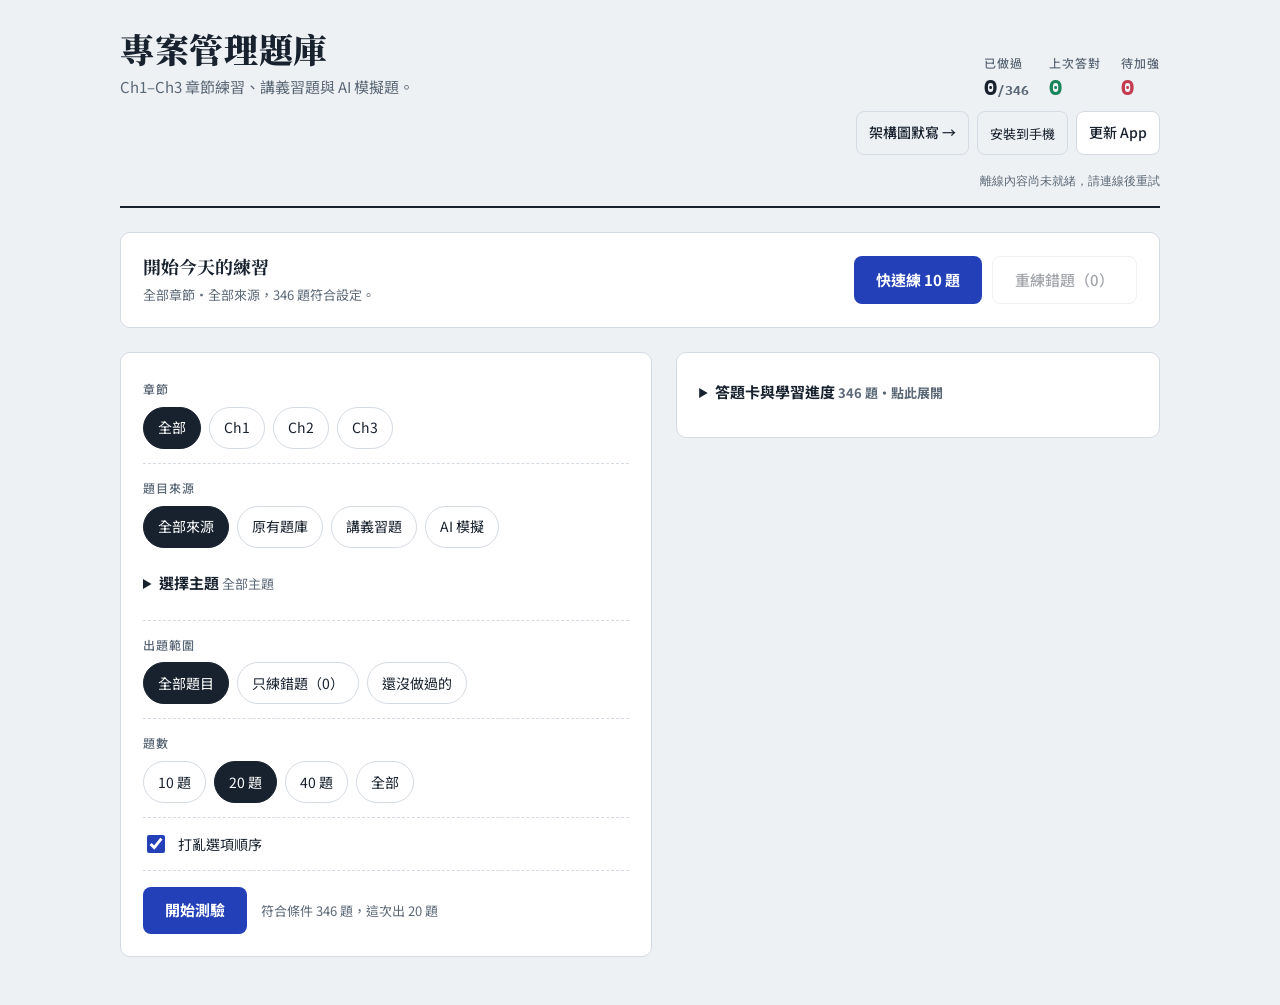
==== commit 1f1621b0: "Merge Ch3 teacher quiz into 原有題庫 and remove the separate source" ====
--- a/index.html
+++ b/index.html
@@ -3,7 +3,7 @@
 <head>
 <meta charset="utf-8">
 <meta name="viewport" content="width=device-width, initial-scale=1, viewport-fit=cover">
-<meta name="description" content="專案管理 Ch1–Ch3 題庫：章節練習、老師小考原題與 AI 模擬試題，即時解析、錯題重練，作答紀錄只存在你的瀏覽器。">
+<meta name="description" content="專案管理 Ch1–Ch3 題庫：章節練習與 AI 模擬試題，即時解析、錯題重練，作答紀錄只存在你的瀏覽器。">
 <meta name="theme-color" content="#eef1f4" media="(prefers-color-scheme: light)">
 <meta name="theme-color" content="#11161c" media="(prefers-color-scheme: dark)">
 <meta name="apple-mobile-web-app-capable" content="yes">
@@ -99,7 +99,7 @@
 .qcard{max-width:760px;width:100%;margin:0 auto;display:flex;flex-direction:column;gap:18px}
 .qmeta{display:flex;flex-wrap:wrap;gap:8px;align-items:center}
 .tag{font-size:12px;border:1px solid var(--rule);border-radius:4px;padding:1px 8px;color:var(--muted)}
-.tag.src-teacher{color:var(--good);border-color:var(--good);font-weight:700}.tag.src-ai{font-style:italic}
+.tag.src-ai{font-style:italic}
 .tag.ch{border-color:var(--accent);color:var(--accent)}
 .qtext{font-size:19px;font-weight:700;line-height:1.6;margin:0}
 .opts{display:flex;flex-direction:column;gap:10px;list-style:none;margin:0;padding:0}
@@ -228,13 +228,13 @@
 </div>
 
 <script>
-const BANK = [{"id": "q000", "ch": "ch1", "topic": "創新與時代趨勢", "q": "根據 Steve Blank 對中國大陸與美國矽谷創新生態的觀察，下列哪一項是中國大陸「完全不具備」的？", "o": ["創業動機", "基礎建設", "創新創業管理工具", "創業人才"], "a": 2, "e": "Steve Blank 認為中國大陸在「管理工具」方面完全不具備，也就是缺乏創新創業管理工具。", "src": "ch1"}, {"id": "q001", "ch": "ch1", "topic": "創新與時代趨勢", "q": "根據 Steve Blank 對中國大陸與美國矽谷創新生態的觀察，中國大陸在哪一方面與美國一樣？", "o": ["管理工具", "文化", "動機", "原創力"], "a": 2, "e": "動機方面中國大陸和美國一樣（基礎建設也一樣完備）；文化方面稍缺冒險精神與原創力；管理工具則完全不具備。", "src": "ch1"}, {"id": "q002", "ch": "ch1", "topic": "創新與時代趨勢", "q": "下列何者正確描述 LLP 模式？", "o": ["商業模式＋客戶開發＋敏捷開發", "商業模式＋品質管理＋瀑布開發", "市場分析＋財務管理＋人力資源", "客戶開發＋風險管理＋成本管理"], "a": 0, "e": "LLP 是 Lean LaunchPad：商業模式＋客戶開發＋敏捷開發。", "src": "ch1"}, {"id": "q003", "ch": "ch1", "topic": "創新與時代趨勢", "q": "在創新經濟時代，傳統專案管理應如何因應？", "o": ["完全被敏捷取代", "適度結合敏捷實務", "完全排除敏捷方法", "只增加文件與流程"], "a": 1, "e": "簡報指出：在創新經濟時代，傳統專案管理也可以適度結合敏捷實務，讓專案更順利、更成功。", "src": "ch1"}, {"id": "q004", "ch": "ch1", "topic": "創新與時代趨勢", "q": "Standish Group 1995 年的調查指出，許多專案無法如期完成與失敗的兩個主要原因為何？", "o": ["預算不足與技術落後", "需求不完整與缺乏使用者參與", "員工不足與設備不足", "管理者經驗不足與市場競爭"], "a": 1, "e": "Standish Group 1995 年報告：專案無法如期完成與失敗的兩大主因是「需求不完整」和缺乏「使用者參與」。", "src": "ch1"}, {"id": "q005", "ch": "ch1", "topic": "創新與時代趨勢", "q": "下列何者「不是」Ken Schwaber 所提出的軟體開發常見問題？", "o": ["無法準時交付", "開發期間很難做更改", "品質持續惡化", "客戶參與程度過高"], "a": 3, "e": "Ken Schwaber 列的問題包括發布時間越來越長、無法準時交付、開發期間很難更改、品質持續惡化、死亡行軍等。客戶參與過高不在其中，傳統問題反而是參與不足。", "src": "ch1"}, {"id": "q006", "ch": "ch1", "topic": "創新與時代趨勢", "q": "傳統工作時代的專案管理模式較屬於哪一種流程？", "o": ["明確固定型流程", "完全隨機流程", "自我組織流程", "客戶驅動流程"], "a": 0, "e": "傳統工作時代的專案管理模式是「明確固定型流程」，並不適用於軟體開發。", "src": "ch1"}, {"id": "q007", "ch": "ch1", "topic": "創新與時代趨勢", "q": "根據簡報，傳統固定型專案管理模式較不適合下列哪種工作？", "o": ["工作內容穩定的工作", "大量重複性生產", "充滿變動的軟體與新產品研發", "流程高度標準化的工作"], "a": 2, "e": "明確固定型流程對充滿變動的軟體和新產品研發而言，是浪費時間且達不到預期成果的。", "src": "ch1"}, {"id": "q008", "ch": "ch1", "topic": "創新與時代趨勢", "q": "工業時代與知識經濟時代相比，工業時代較強調：", "o": ["根據需求改變", "依計畫行事", "持續創新", "給予授權"], "a": 1, "e": "工業時代強調依計畫行事；知識經濟時代強調根據需求改變。", "src": "ch1"}, {"id": "q009", "ch": "ch1", "topic": "創新與時代趨勢", "q": "知識經濟時代的工作特點為何？", "o": ["工作內容穩定", "決策點較少", "工作內容常變", "強調命令與控制"], "a": 2, "e": "知識經濟時代工作內容常變，工業時代則是工作內容穩定。", "src": "ch1"}, {"id": "q010", "ch": "ch1", "topic": "創新與時代趨勢", "q": "在知識經濟時代，相較於「強調正確的答案」，更重視什麼？", "o": ["問正確的問題", "減少所有問題", "遵循主管指示", "建立標準答案"], "a": 0, "e": "工業時代強調正確的答案；知識經濟時代重視問正確的問題。", "src": "ch1"}, {"id": "q011", "ch": "ch1", "topic": "創新與時代趨勢", "q": "工業時代較強調「命令與控制」，知識經濟時代則強調什麼？", "o": ["集權", "監督", "給予授權", "嚴格管制"], "a": 2, "e": "工業時代強調命令與控制；知識經濟時代強調給予授權。", "src": "ch1"}, {"id": "q012", "ch": "ch1", "topic": "創新與時代趨勢", "q": "下列何者最符合知識經濟時代的工作特點？", "o": ["專注於數量", "嚴謹的標準", "將員工工作成本最小化", "將員工視為財產而不是成本"], "a": 3, "e": "知識經濟時代將員工視為財產（資產）而不是成本；專注數量、嚴謹標準、員工成本最小化都是工業時代的特點。", "src": "ch1"}, {"id": "q013", "ch": "ch1", "topic": "敏捷思維與宣言", "q": "敏捷宣言於哪一年被提出？", "o": ["1995 年", "1999 年", "2001 年", "2012 年"], "a": 2, "e": "敏捷宣言於 2001 年 2 月 11–13 日提出。", "src": "ch1"}, {"id": "q014", "ch": "ch1", "topic": "敏捷思維與宣言", "q": "2001 年，17 位軟體實務大師聚集在哪裡討論輕量級軟體開發模式？", "o": ["美國矽谷", "美國猶他州雪鳥", "紐約哥倫比亞大學", "麻省理工學院"], "a": 1, "e": "17 位大師聚集在美國猶他州的雪鳥（Snowbird, Utah）。", "src": "ch1"}, {"id": "q015", "ch": "ch1", "topic": "敏捷思維與宣言", "q": "敏捷軟體開發模式希望取代的主要是什麼？", "o": ["以文件為導向的重量級軟體開發模式", "客戶參與的開發模式", "團隊合作的開發模式", "產品導向的開發模式"], "a": 0, "e": "敏捷要以輕量級軟體開發模式，取代重量級、以文件為導向的開發模式。", "src": "ch1"}, {"id": "q016", "ch": "ch1", "topic": "敏捷思維與宣言", "q": "根據敏捷的觀點，最終決定產品的應該是誰？", "o": ["製造團隊", "設計團隊", "客戶", "專案經理"], "a": 2, "e": "做出產品後就上市，再根據客戶回饋修改；決定產品的不是製造團隊或設計團隊，而是客戶。", "src": "ch1"}, {"id": "q017", "ch": "ch1", "topic": "敏捷思維與宣言", "q": "下列何者符合敏捷宣言的價值觀？", "o": ["流程與工具勝於個人與互動", "個人與互動勝於流程與工具", "合約談判勝於客戶協作", "遵循計畫勝於回應變更"], "a": 1, "e": "四大價值觀：個人與互動＞流程與工具、可用的軟體＞複雜的文件、與客戶協作＞合約談判、回應變更＞遵循計畫。", "src": "ch1"}, {"id": "q018", "ch": "ch1", "topic": "敏捷思維與宣言", "q": "敏捷宣言認為，下列何者勝於「複雜的文件」？", "o": ["詳細的合約", "完整的計畫", "可用的軟體", "嚴格的流程"], "a": 2, "e": "可用的軟體勝於複雜的文件。", "src": "ch1"}, {"id": "q019", "ch": "ch1", "topic": "敏捷思維與宣言", "q": "敏捷宣言認為「與客戶協作」勝於：", "o": ["合約談判", "團隊溝通", "回應變更", "軟體測試"], "a": 0, "e": "與客戶協作勝於合約談判。", "src": "ch1"}, {"id": "q020", "ch": "ch1", "topic": "敏捷思維與宣言", "q": "「回應變更勝於＿＿＿＿」是敏捷宣言四大價值觀之一，空格應填入什麼？", "o": ["與客戶協作", "遵循計畫", "個人與互動", "可用的軟體"], "a": 1, "e": "回應變更勝於遵循計畫。", "src": "ch1"}, {"id": "q021", "ch": "ch1", "topic": "敏捷思維與宣言", "q": "敏捷原則的第一優先任務是什麼？", "o": ["降低人事成本", "完成所有文件", "儘早且持續交付有價值的成果以滿足客戶", "完全避免需求變更"], "a": 2, "e": "敏捷原則第 1 條：第一優先是儘早且持續交付有價值的軟體（成果）來滿足客戶。", "src": "ch1"}, {"id": "q022", "ch": "ch1", "topic": "敏捷思維與宣言", "q": "當客戶在開發後期提出需求變更時，依敏捷原則應如何處理？", "o": ["一律拒絕", "歡迎改變需求", "延到下一個專案", "要求客戶重新簽約後才能討論"], "a": 1, "e": "敏捷原則第 2 條：竭誠歡迎改變需求，即使在最後開發階段也是如此。", "src": "ch1"}, {"id": "q023", "ch": "ch1", "topic": "敏捷思維與宣言", "q": "敏捷原則認為，交付可用成果的時間間隔應如何安排？", "o": ["越長越好", "一律每年一次", "以較短的時間間隔為佳", "專案結束才交付"], "a": 2, "e": "敏捷原則第 3 條：經常交付可用的軟體，頻率從數週到數月，以較短的時間間隔為佳。", "src": "ch1"}, {"id": "q024", "ch": "ch1", "topic": "敏捷思維與宣言", "q": "敏捷原則認為，業務人員與開發者在專案進行中應：", "o": ["每天一起工作", "每月開會一次", "各自獨立工作", "只透過專案經理聯絡"], "a": 0, "e": "敏捷原則第 4 條：業務人員與開發者在專案進行中必須每天一起工作。", "src": "ch1"}, {"id": "q025", "ch": "ch1", "topic": "敏捷思維與宣言", "q": "敏捷原則認為，團隊成員之間傳遞訊息最有效率與效能的方式是什麼？", "o": ["正式公文", "電子郵件", "面對面溝通", "詳細的工作報告"], "a": 2, "e": "敏捷原則第 6 條：面對面的溝通是傳遞訊息最有效率與效能的方式。", "src": "ch1"}, {"id": "q026", "ch": "ch1", "topic": "敏捷思維與宣言", "q": "敏捷原則將什麼視為進度的主要測量標準？", "o": ["已完成的文件頁數", "已召開的會議次數", "可用的產品、服務或成果", "團隊工作時數"], "a": 2, "e": "敏捷原則第 7 條：可用的軟體（產品、服務或成果）是進度的主要測量標準。", "src": "ch1"}, {"id": "q027", "ch": "ch1", "topic": "敏捷思維與宣言", "q": "「盡最大的可能排除不需要的工作」最符合敏捷原則中的哪一項？", "o": ["精簡", "控制", "標準化", "文件化"], "a": 0, "e": "敏捷原則第 10 條：精簡，精髓是要盡最大的可能排除不需要的工作。", "src": "ch1"}, {"id": "q028", "ch": "ch1", "topic": "敏捷思維與宣言", "q": "敏捷原則認為，最佳的架構、需求及設計來自：", "o": ["高階主管", "外部顧問", "自我組織的團隊", "專案管理辦公室"], "a": 2, "e": "敏捷原則第 11 條：最佳的架構、需求及設計皆來自於能自我組織的團隊。", "src": "ch1"}, {"id": "q029", "ch": "ch1", "topic": "敏捷思維與宣言", "q": "某敏捷團隊每隔一段時間便檢討「怎樣工作可以更有效率」，並據以調整工作方式。這最符合哪一項敏捷原則？", "o": ["團隊定期自省並調整與修正行為", "遵循原始計畫", "加強合約談判", "增加專案文件"], "a": 0, "e": "敏捷原則第 12 條：團隊定期自省如何更有效率，並據以調整與修正行為。", "src": "ch1"}, {"id": "q030", "ch": "ch1", "topic": "敏捷思維與宣言", "q": "下列何者「不是」簡報所列採用敏捷可達成的五項主要商業目標？", "o": ["可持續創新", "產品有彈性", "加速上市時間", "完全消除市場風險"], "a": 3, "e": "Jim Highsmith 列的五項：可持續創新、產品有彈性、加速上市時間、人員與流程有彈性、產出可靠的成果。沒有「完全消除市場風險」。", "src": "ch1"}, {"id": "q031", "ch": "ch1", "topic": "敏捷思維與宣言", "q": "敏捷為何可能增加投資報酬率（ROI）？", "o": ["延後產品上市", "根據市場價值開發小批迭代產品，儘快上市與快速回收", "增加產品文件", "減少與客戶接觸"], "a": 1, "e": "加速上市時間：根據市場價值開發小批迭代產品，可儘快上市與快速回收，增加 ROI。", "src": "ch1"}, {"id": "q032", "ch": "ch1", "topic": "組織專案管理與 PMO", "q": "組織專案管理（OPM）的主要目的為何？", "o": ["讓每個專案完全獨立於組織策略", "透過專案相關管理實務達成組織策略", "只負責軟體開發", "只管理日常營運"], "a": 1, "e": "OPM 是基於組織策略的執行框架，藉由專案組合、專案集、專案及組織驅動實務來達成組織策略。", "src": "ch1"}, {"id": "q033", "ch": "ch1", "topic": "組織專案管理與 PMO", "q": "OPM3 中的「SMCI」四個成熟度測評等級，正確順序為何？", "o": ["Standardize → Measure → Control → Improve", "Structure → Manage → Control → Innovate", "Standardize → Manage → Create → Improve", "Strategy → Measure → Control → Integrate"], "a": 0, "e": "SMCI＝標準化（Standardize）→ 可衡量（Measure）→ 可控制（Control）→ 持續改進（Improve）。", "src": "ch1"}, {"id": "q034", "ch": "ch1", "topic": "組織專案管理與 PMO", "q": "下列關於「專案組合（Portfolio）」與「專案集（Program）」的敘述，何者正確？", "o": ["Portfolio 只能包含單一專案", "Program 是一群彼此完全無關的專案", "Portfolio 可包含專案、專案集、子專案組合及日常營運工作", "Program 與組織策略完全無關"], "a": 2, "e": "專案組合包含專案、專案集、子專案組合和日常營運工作；專案集是一群「相關」的專案；兩者都要符合組織策略。", "src": "ch1"}, {"id": "q035", "ch": "ch1", "topic": "敏捷思維與宣言", "q": "下列哪一項不是「敏捷原則」（Agile Principle）？", "o": ["專案靠積極的個人來完成，給予他們所需的環境與支援，並相信他們可以完成工作。", "經常交付可用的成果，頻率可從數週到數個月，以較長的時間間隔為佳。", "敏捷流程提倡穩定持續的開發，發起人、開發者及用戶都應該能不斷地維持穩定的步調。", "精簡 — 精髓是要盡最大的可能，排除不需要做的工作。"], "a": 1, "e": "敏捷原則第 3 條是「以較短的時間間隔為佳」，B 寫成較長，所以不是敏捷原則。", "src": "ch1"}, {"id": "q036", "ch": "ch1", "topic": "敏捷思維與宣言", "q": "下列對敏捷原則中「精簡（Simplicity）」的敘述，哪一項正確？", "o": ["是要盡最大的可能，排除不需要做的工作。", "是要盡最小的可能，排除不需要做的工作。", "是要盡最大的可能，排除需要做的工作。", "是要盡最小的可能，排除需要做的工作。"], "a": 0, "e": "敏捷原則第 10 條：精簡是要盡最大的可能，排除不需要做的工作。", "src": "ch1"}, {"id": "q037", "ch": "ch1", "topic": "敏捷思維與宣言", "q": "下列哪一項不是「敏捷原則」（Agile Principle）？", "o": ["可用的軟體是進度的主要量測標準", "持續專注於追求卓越的技術與優良的設計以強化敏捷力", "最佳的架構、需求及設計皆來自於能有效監控的團隊", "團隊定期自省應如何更有效率，並據以適當地調整與修正行為"], "a": 2, "e": "敏捷原則第 11 條是「能自我組織的團隊」，不是「能有效監控的團隊」。", "src": "ch1"}, {"id": "q038", "ch": "ch1", "topic": "敏捷思維與宣言", "q": "根據「敏捷原則」（Agile Principle），下列哪一項是進度的主要量測標準？", "o": ["大量的文件", "可用的軟體", "好的架構", "充分授權的工作環境"], "a": 1, "e": "敏捷原則第 7 條：可用的軟體是進度的主要量測標準。", "src": "ch1"}, {"id": "q039", "ch": "ch1", "topic": "敏捷思維與宣言", "q": "根據「敏捷原則」（Agile Principle），最佳的架構、需求及設計皆來自於下列哪一項？", "o": ["產品負責人(ProductOwner)", "敏捷教練 (Coach)", "能自我組織的團隊", "專案經理"], "a": 2, "e": "敏捷原則第 11 條：最佳的架構、需求及設計皆來自於能自我組織的團隊。", "src": "ch1"}, {"id": "q040", "ch": "ch2", "topic": "傳統開發模式", "q": "根據資訊系統開發模式演進圖，下列哪一個模式最早提出？", "o": ["漸進模式", "雛型模式", "瀑布模式", "螺旋模式"], "a": 2, "e": "瀑布模式（Royce, 1970）最早；漸進、雛型是 1977，螺旋是 1988，RUP 是 1999。", "src": "ch12a"}, {"id": "q041", "ch": "ch2", "topic": "傳統開發模式", "q": "若開發團隊將雛型系統視為最終產品，最可能造成什麼結果？", "o": ["客戶滿意度提高", "需求更完整", "文件更齊全", "犧牲產品品質"], "a": 3, "e": "雛型模式的缺點：開發團隊會將雛型系統視為最終產品，犧牲產品品質。", "src": "ch12a"}, {"id": "q042", "ch": "ch2", "topic": "傳統開發模式", "q": "RUP 模式以什麼作為系統開發的首要工作，以便更精確地了解使用者需求？", "o": ["企業塑模", "程式撰寫", "部署", "測試"], "a": 0, "e": "RUP 以「企業塑模」為系統開發首要工作，讓開發者更精確地了解使用者需求。", "src": "ch12a"}, {"id": "q043", "ch": "ch2", "topic": "傳統開發模式", "q": "下列何者符合瀑布模式的特性？", "o": ["各階段可以同時並行進行", "專案資源配置以客戶需求變動為基礎", "各階段工作人員須完成正確、完整、易讀的文件，移交給下一階段的工作人員", "客戶全程密集參與開發過程"], "a": 2, "e": "瀑布模式特性：各階段要完成正確、完整、易讀的文件移交下一階段。A、B、D 都與瀑布相反。", "src": "ch12a"}, {"id": "q044", "ch": "ch2", "topic": "Scrum", "q": "下列何者「不是」Scrum 的基本價值觀？", "o": ["公開", "專注", "承諾", "檢視"], "a": 3, "e": "Scrum 五個價值觀：公開、勇氣、尊重、專注、承諾。「檢視」是三大支柱之一。", "src": "ch12a"}, {"id": "q045", "ch": "ch2", "topic": "Scrum", "q": "Scrum 是由誰在何時共同提出的？", "o": ["Kent Beck 於 1999 年", "Alistair Cockburn 於 2001 年", "Jeff De Luca 於 1997 年", "Ken Schwaber 與 Jeff Sutherland 於 1995 年"], "a": 3, "e": "Scrum 由 Ken Schwaber 與 Jeff Sutherland 於 1995 年在 OOPSLA 研討會共同提出。", "src": "ch12a"}, {"id": "q046", "ch": "ch2", "topic": "傳統開發模式", "q": "下列何者「不是」瀑布模式的缺點？", "o": ["專案開始時必須完整且清楚地描述所有需求", "客戶要到專案末期才能看到產品", "各階段的改變或錯誤須回溯到前一階段，並經冗長的審查簽核", "各階段的產出都須經過確認、驗證及測試，藉此發現品質缺失並加以改善"], "a": 3, "e": "D 是瀑布模式的「特性」（產出要經確認、驗證及測試），不是缺點。", "src": "ch12a"}, {"id": "q047", "ch": "ch2", "topic": "傳統開發模式", "q": "下列何者是 RUP 模式的缺點？", "o": ["缺乏視覺化模型", "無法迭代", "模式過於繁雜，企業學習與導入困難，且支援工具受限於 IBM Rational 軟體", "不重視需求分析"], "a": 2, "e": "RUP 缺點：模式過於繁雜、學習導入困難，支援工具受限於 IBM Rational 軟體。", "src": "ch12a"}, {"id": "q048", "ch": "ch2", "topic": "Scrum", "q": "下列何者「不是」Scrum 的儀式？", "o": ["燃盡圖", "衝刺規劃", "衝刺審查", "衝刺回顧"], "a": 0, "e": "燃盡圖是 Scrum 的「產出」，不是儀式。四儀式：衝刺規劃、每日立會、衝刺審查、衝刺回顧。", "src": "ch12a"}, {"id": "q049", "ch": "ch2", "topic": "傳統開發模式", "q": "瀑布模式的標準開發流程順序為何？", "o": ["設計→需求→開發→測試→部署", "需求→設計→開發→測試→部署", "需求→開發→設計→部署→測試", "需求→設計→測試→開發→部署"], "a": 1, "e": "瀑布流程：需求 → 設計 → 開發 → 測試 → 部署。", "src": "ch12a"}, {"id": "q050", "ch": "ch2", "topic": "傳統開發模式", "q": "下列何者是漸進模式的缺點？", "o": ["無法分階段編列預算", "需要對每個漸進階段做清楚完整的定義，可能使系統開發期程變長", "風險管理成本過高", "完全沒有文件可供維護"], "a": 1, "e": "漸進模式缺點：每個階段都要清楚完整定義（期程變長）、階層僵化不易關聯、總成本通常大於瀑布。", "src": "ch12a"}, {"id": "q051", "ch": "ch2", "topic": "傳統開發模式", "q": "雛型模式屬於客戶導向的分析與設計，但可能遇到什麼問題？", "o": ["客戶參與度過低", "開發團隊不願意修改系統", "大部分時間客戶並不清楚他們真正的需求是什麼", "專案一開始就能精確估算完成時間"], "a": 2, "e": "雛型模式屬客戶導向，但大部分時間客戶並不清楚自己真正的需求是什麼。", "src": "ch12a"}, {"id": "q052", "ch": "ch2", "topic": "傳統開發模式", "q": "螺旋模式是由哪位學者於哪一年提出？", "o": ["Royce，1970", "Bally et al.，1977", "Barry，1988", "Booch，1999"], "a": 2, "e": "螺旋模式由 Barry 於 1988 年提出。", "src": "ch12a"}, {"id": "q053", "ch": "ch2", "topic": "傳統開發模式", "q": "瀑布模式的風險與失敗成本偏高，主要原因為何？", "o": ["專案較後階段才開始進行開發", "專案初期過度簡化需求", "客戶參與過多", "各階段不需要審查簽核"], "a": 0, "e": "瀑布模式在專案較後階段才開始開發，所以風險與失敗成本都高。", "src": "ch12a"}, {"id": "q054", "ch": "ch2", "topic": "Scrum", "q": "下列何者「不是」Scrum 的產出？", "o": ["產品待辦清單", "甘特圖", "燃盡圖", "衝刺待辦清單"], "a": 1, "e": "Scrum 四個產出：產品待辦清單、衝刺待辦清單、可交付的增量成果、燃盡圖。甘特圖不是。", "src": "ch12a"}, {"id": "q055", "ch": "ch2", "topic": "傳統開發模式", "q": "雛型模式強調的重點是什麼？", "o": ["風險分析與風險管理", "完整的分析設計文件", "以企業塑模為首要工作", "雛型的快速開發及使用者高度參與"], "a": 3, "e": "雛型模式強調雛型的快速開發及使用者高度參與。風險分析是螺旋，企業塑模是 RUP。", "src": "ch12a"}, {"id": "q056", "ch": "ch2", "topic": "傳統開發模式", "q": "螺旋模式藉由哪一項作法，大幅降低軟體失敗造成損失的可能性？", "o": ["風險分析", "完整文件", "嚴格簽核", "一次性完整需求"], "a": 0, "e": "螺旋模式藉由風險分析，大幅降低軟體失敗造成損失的可能性。", "src": "ch12a"}, {"id": "q057", "ch": "ch2", "topic": "傳統開發模式", "q": "漸進模式的第一個漸進階段（漸進一）建置的是什麼？", "o": ["核心功能", "功能一", "所有功能的雛型", "部署與教育訓練"], "a": 0, "e": "漸進一建置核心功能，之後依序加入功能一、功能二、功能三。", "src": "ch12a"}, {"id": "q058", "ch": "ch2", "topic": "其他敏捷方法論", "q": "由 Kent Beck 創建，專注於敏捷開發實務，強調效率、聚焦於客戶、回饋及品質的是哪一種方法論？", "o": ["Scrum", "精益（Lean）", "看板（Kanban）", "終極編程（XP）"], "a": 3, "e": "終極編程（XP）由 Kent Beck 創建，專注於敏捷開發實務，強調效率、聚焦於客戶、回饋及品質。", "src": "ch12a"}, {"id": "q059", "ch": "ch2", "topic": "傳統開發模式", "q": "為什麼螺旋模式「不利於已簽署合約的客戶與開發者之間的協調」？", "o": ["因為文件過於繁雜", "因為工具受限於特定廠商", "因為開發流程過於靈活", "因為客戶完全不參與"], "a": 2, "e": "螺旋模式的開發流程過於靈活，不利於已簽約的客戶與開發者之間的協調。", "src": "ch12a"}, {"id": "q060", "ch": "ch2", "topic": "其他敏捷方法論", "q": "下列敏捷方法論與創建者的配對，何者正確？", "o": ["看板（Kanban）— David J. Anderson", "Scrum — Kent Beck", "功能驅動開發（FDD）— Alistair Cockburn", "水晶家族（Crystal） — Jeff De Luca"], "a": 0, "e": "Kanban—David J. Anderson 正確。Scrum 是 Sutherland & Schwaber，FDD 是 Jeff De Luca，Crystal 是 Alistair Cockburn。", "src": "ch12a"}, {"id": "q061", "ch": "ch2", "topic": "傳統開發模式", "q": "RUP 模式的四個階段為何？", "o": ["需求、設計、開發、測試", "初始、詳述、建構、轉移", "構想、推測、探索、調整", "決定目標、風險分析、開發、規劃"], "a": 1, "e": "RUP 四階段：初始、詳述、建構、轉移。C 是 APM 的階段，D 是螺旋模式的步驟。", "src": "ch12a"}, {"id": "q062", "ch": "ch2", "topic": "Scrum", "q": "在 Scrum 流程中，一個衝刺（Sprint）與每日立會的週期分別約為多久？", "o": ["衝刺約 2–4 週，每日立會每 24 小時一次", "衝刺約 6 個月，每日立會每週一次", "衝刺約 1 天，每日立會每月一次", "衝刺約 3 個月，每日立會每 24 小時一次"], "a": 0, "e": "一個衝刺約 2–4 週，每日立會每 24 小時一次（15 分鐘）。", "src": "ch12a"}, {"id": "q063", "ch": "ch2", "topic": "Scrum", "q": "下列何者「不是」Scrum 團隊的組成角色？", "o": ["產品負責人（PO）", "開發團隊", "專案經理", "Scrum 大師"], "a": 2, "e": "Scrum 團隊只有產品負責人、Scrum 大師、開發團隊，沒有專案經理。", "src": "ch12a"}, {"id": "q064", "ch": "ch2", "topic": "傳統開發模式", "q": "若組織希望員工能充分熟悉與接受新系統，並有充分時間學習與進行技術移轉，較適合採用哪一種模式？", "o": ["瀑布模式", "雛型模式", "螺旋模式", "漸進模式"], "a": 3, "e": "漸進模式分階段建置，讓組織成員有充分時間學習與進行技術移轉。", "src": "ch12a"}, {"id": "q065", "ch": "ch1", "topic": "專案管理基礎", "q": "專案管理的知識中，軟技術方面的要求，不包含下列何者？", "o": ["決策的分析與下達", "人力資源的運用及專案領導的藝術", "對人際關係的互動", "時程規劃"], "a": 3, "e": "時程規劃屬硬技術。軟技術是與人相關的技術，如人際互動、溝通、決策、專案領導。", "src": "ch12a"}, {"id": "q066", "ch": "ch1", "topic": "專案管理基礎", "q": "專案章程於專案管理過程中何時撰寫 ？", "o": ["起始過程組", "規劃過程組", "結束過程組", "監視與管制過程組"], "a": 0, "e": "專案章程在起始過程組撰寫，用來正式授權專案。", "src": "ch12a"}, {"id": "q067", "ch": "ch1", "topic": "專案管理基礎", "q": "下列何者屬於專案管理知識結構中「軟技術」之部分？", "o": ["專案領導的藝術", "時程規劃", "品質確保", "成本分析"], "a": 0, "e": "專案領導的藝術屬軟技術；時程規劃、品質確保、成本分析都屬硬技術。", "src": "ch12a"}, {"id": "q068", "ch": "ch1", "topic": "組織專案管理與 PMO", "q": "下列何者屬專案管理辦公室類型？", "o": ["支援型", "管制型", "指示型", "以上皆是"], "a": 3, "e": "PMO 三種類型：支援型（管制低）、管制型（管制中）、指示型（管制高）。", "src": "ch12a"}, {"id": "q069", "ch": "ch1", "topic": "專案管理基礎", "q": "「定義活動」屬於哪一專案管理知識領域？", "o": ["專案資源管理", "專案範疇管理", "專案採購管理", "專案時程管理"], "a": 3, "e": "定義活動屬於專案時程管理。", "src": "ch12a"}, {"id": "q070", "ch": "ch1", "topic": "敏捷思維與宣言", "q": "根據「敏捷原則」（Agile Principle），下列哪一項是衡量進度的主要標準？", "o": ["大量的文件", "可用的軟體 ( 成果 )", "好的架構", "充分授權的工作環境"], "a": 1, "e": "敏捷原則第 7 條：可用的軟體（成果）是進度的主要測量標準。", "src": "ch12a"}, {"id": "q071", "ch": "ch1", "topic": "專案管理基礎", "q": "專案管理學會組織（PMI）何時成立？", "o": ["1958", "1968", "1969", "1978"], "a": 2, "e": "PMI（專案管理學會）成立於 1969 年。", "src": "ch12a"}, {"id": "q072", "ch": "ch1", "topic": "專案管理基礎", "q": "「獲得資源」屬於哪一專案管理知識領域？", "o": ["專案資源管理", "專案範疇管理", "專案整合管理", "專案溝通管理"], "a": 0, "e": "獲得資源屬於專案資源管理。", "src": "ch12a"}, {"id": "q073", "ch": "ch1", "topic": "敏捷思維與宣言", "q": "敏捷專案管理緊盯的是？", "o": ["計畫", "願景", "需求", "成本"], "a": 1, "e": "敏捷專案管理緊盯願景，而不是緊盯計畫。", "src": "ch12a"}, {"id": "q074", "ch": "ch1", "topic": "專案管理基礎", "q": "「建立工作分解結構（WBS）」屬於哪一專案管理知識領域？", "o": ["專案資源管理", "專案範疇管理", "專案採購管理", "專案溝通管理"], "a": 1, "e": "建立工作分解結構（WBS）屬於專案範疇管理。", "src": "ch12a"}, {"id": "q075", "ch": "ch1", "topic": "專案管理基礎", "q": "下列何種活動可以歸屬於專案？", "o": ["公司上市計畫", "建置資訊系統", "建設工程", "以上皆是"], "a": 3, "e": "公司上市計畫、建置資訊系統、建設工程都是為了創造獨特成果的暫時性努力，都可以是專案。", "src": "ch12a"}, {"id": "q076", "ch": "ch1", "topic": "敏捷思維與宣言", "q": "下列哪一項不是「敏捷宣言」（Agile Manifesto）的價值觀？", "o": ["流程與工具勝於個人與互動", "可用的軟體勝於複雜的文件", "與客戶協同合作勝於合約談判", "回應變更勝於遵循計畫"], "a": 0, "e": "正確的價值觀是「個人與互動勝於流程與工具」，A 把順序顛倒了。", "src": "ch12a"}, {"id": "q077", "ch": "ch1", "topic": "組織專案管理與 PMO", "q": "哪一種專案管理辦公室（PMO）對於專案管控採直接管理方式，專案經理由 PMO 指派並直接對 PMO 報告？", "o": ["支援型", "管制型", "指示型", "配合型"], "a": 2, "e": "指示型 PMO：直接管理專案，專案經理由 PMO 指派並直接對 PMO 報告，管制程度高。", "src": "ch12a"}, {"id": "q078", "ch": "ch1", "topic": "專案管理基礎", "q": "專案是指：為了創造出獨特的產品、服務或成果所做的何種努力？", "o": ["長期性", "暫時性", "短期性", "中程性"], "a": 1, "e": "專案是為了創造出獨一無二的產品、服務或成果所做「暫時性」的努力。", "src": "ch12a"}, {"id": "q079", "ch": "ch1", "topic": "專案管理基礎", "q": "下列何者不是「專案」(Project)？", "o": ["研發新手機", "開發校務資訊系統", "舉辦畢業典禮", "經營早餐店"], "a": 3, "e": "經營早餐店是持續、重複的日常營運，不是專案。", "src": "ch12a"}, {"id": "q080", "ch": "ch1", "topic": "組織專案管理與 PMO", "q": "哪一種專案管理辦公室（PMO）除了提供諮詢之外，還要求專案遵循相關規定？", "o": ["支援型", "管制型", "指示型", "配合型"], "a": 1, "e": "管制型 PMO：除了提供諮詢，還要求專案遵循相關規定，管制程度中等。", "src": "ch12a"}, {"id": "q081", "ch": "ch1", "topic": "專案管理基礎", "q": "依 PMBOK 第六版，專案管理共有幾個專案管理過程？", "o": ["42", "49", "47", "39"], "a": 1, "e": "PMBOK 第六版共 49 個專案管理過程，分布在 5 大過程組、10 大知識領域。", "src": "ch12a"}, {"id": "q082", "ch": "ch1", "topic": "專案管理基礎", "q": "「估算活動資源」屬於哪一專案管理知識領域？", "o": ["專案資源管理", "專案範疇管理", "專案採購管理", "專案時間管理"], "a": 0, "e": "估算活動資源屬於專案資源管理（第六版）。", "src": "ch12a"}, {"id": "q083", "ch": "ch1", "topic": "專案管理基礎", "q": "下列何者屬於專案管理知識結構中 「軟技術」之部分？", "o": ["成本分析", "品質確保", "風險控管", "決策的分析與下達"], "a": 3, "e": "決策的分析與下達屬軟技術；成本分析、品質確保、風險控管屬硬技術。", "src": "ch12a"}, {"id": "q084", "ch": "ch1", "topic": "專案管理基礎", "q": "專案管理指的是：將下列哪些應用於專案活動上，以滿足專案需求？", "o": ["知識", "技能", "工具及技術", "以上皆是"], "a": 3, "e": "專案管理是將知識、技能、工具及技術應用於專案活動上，以滿足專案需求。", "src": "ch12a"}, {"id": "q085", "ch": "ch1", "topic": "專案管理基礎", "q": "下列何者不是專案與日常營運工作的共同性？", "o": ["都是靠人來完成", "都受到有限資源的限制", "達成組織特殊的目標", "都必須經過規劃、執行和監視與管制的過程"], "a": 2, "e": "專案與日常營運都靠人完成、受有限資源限制、須經規劃執行與監管；「達成組織特殊目標」是專案才有的。", "src": "ch12a"}, {"id": "q086", "ch": "ch1", "topic": "專案管理基礎", "q": "下列何者不是「專案」(Project)的特性？", "o": ["帶來商業價值", "任務的獨特性", "時間的明確性", "資源的可用性"], "a": 3, "e": "專案基本特性：任務獨特、時間明確、有衡量完成的方法、帶來改變、帶來商業價值。資源的可用性不是。", "src": "ch12a"}, {"id": "q087", "ch": "ch1", "topic": "專案管理基礎", "q": "專案管理有幾大過程組？", "o": ["3", "4", "5", "6"], "a": 2, "e": "五大過程組：起始、規劃、執行、監視與管制、結束。", "src": "ch12a"}, {"id": "q088", "ch": "ch1", "topic": "專案管理基礎", "q": "下列何者屬於專案管理知識結構中「軟技術」之部分？", "o": ["人際關係的互動", "溝通、協調", "談判能力的發揮", "以上皆是"], "a": 3, "e": "人際關係的互動、溝通協調、談判能力都是與人相關的軟技術。", "src": "ch12a"}, {"id": "q089", "ch": "ch2", "topic": "傳統開發模式", "q": "螺旋模式每個循環的四個步驟，順序為何？", "o": ["開發與測試→決定目標→識別與解決風險→規劃下個循環", "決定目標 → 識別與解決風險 → 開發與測試 → 規劃下個循環", "規劃下個循環 → 決定目標 → 開發與測試 → 識別與解決風險", "識別與解決風險 → 決定目標 → 規劃下個循環 → 開發與測試"], "a": 1, "e": "螺旋模式四步驟：決定目標 → 識別與解決風險 → 開發與測試 → 規劃下個循環。", "src": "ch12b"}, {"id": "q090", "ch": "ch2", "topic": "Scrum", "q": "下列何者「不是」Scrum 的三大屬性？", "o": ["輕量的", "文件嚴謹", "簡單易懂", "難以精通"], "a": 1, "e": "Scrum 三大屬性：輕量的（文件夠用就好）、簡單易懂、難以精通。", "src": "ch12b"}, {"id": "q091", "ch": "ch2", "topic": "傳統開發模式", "q": "雛型模式是由哪位學者於哪一年提出？", "o": ["Bally et al.，1977", "Bally et al.，1972", "Barry，1988", "Royce，1970"], "a": 0, "e": "雛型模式由 Bally et al. 於 1977 年提出（漸進模式也是）。", "src": "ch12b"}, {"id": "q092", "ch": "ch2", "topic": "傳統開發模式", "q": "下列何者是漸進模式的優點？", "o": ["總開發成本一定低於瀑布模式", "預算編列、付款、系統測試及教育訓練可分階段進行，降低財務風險與專案失敗風險", "不需要對每個漸進階段做完整定義", "各漸進階段之間高度關聯、容易整合"], "a": 1, "e": "漸進模式優點：預算、付款、測試、教育訓練都可分階段進行，降低財務與專案失敗風險。", "src": "ch12b"}, {"id": "q093", "ch": "ch2", "topic": "傳統開發模式", "q": "雛型模式強調以「雛型演進」代替完整的分析與設計，可能造成什麼問題？", "o": ["開發成本大幅降低", "系統文件較不完備，後續程式維護相對困難", "客戶無法參與需求溝通", "無法快速滿足使用者需求"], "a": 1, "e": "以雛型演進代替完整分析設計，系統文件較不完備，後續程式維護相對困難。", "src": "ch12b"}, {"id": "q094", "ch": "ch2", "topic": "其他敏捷方法論", "q": "哪一種敏捷方法論的重點是「精簡與流程最佳化」，強調減少無法創造客戶價值的工作？", "o": ["DSDM", "FDD", "精益（Lean）", "Crystal"], "a": 2, "e": "精益（Lean）：精簡與流程最佳化，減少無法創造客戶價值的工作。", "src": "ch12b"}, {"id": "q095", "ch": "ch2", "topic": "其他敏捷方法論", "q": "依「敏捷方法和實務的使用率」調查（9th State of Agile），使用率最高的敏捷方法是什麼？", "o": ["Kanban", "Scrum", "XP", "Lean Development"], "a": 1, "e": "第 9 屆 State of Agile 調查中 Scrum 使用率 56%，遠高於其他方法。", "src": "ch12b"}, {"id": "q096", "ch": "ch2", "topic": "Scrum", "q": "下列何者是 Scrum 的三大支柱之一？", "o": ["透明", "承諾", "勇氣", "尊重"], "a": 0, "e": "Scrum 三大支柱：透明、檢視、調適。承諾、勇氣、尊重是五大價值觀。", "src": "ch12b"}, {"id": "q097", "ch": "ch2", "topic": "Scrum", "q": "下列哪一項最符合 Scrum 的定義？", "o": ["一套詳細規定所有文件格式的重量級流程", "以一次完整交付為目標的開發方法", "讓團隊關注於「在最短時間內交付最高商業價值產品」的框架", "專門用於測試階段的管理工具"], "a": 2, "e": "Mike Cohn（2007）：Scrum 是讓我們關注於「在最短時間內交付最高商業價值產品」的框架。", "src": "ch12b"}, {"id": "q098", "ch": "ch2", "topic": "傳統開發模式", "q": "RUP 採用迭代式開發，主要優點為何？", "o": ["完全不需要文件", "不需要專案管理", "可以省略測試", "每次迭代中能及早發現問題，降低開發風險"], "a": 3, "e": "RUP 採迭代式開發，每次迭代中能及早發現問題，降低開發風險。", "src": "ch12b"}, {"id": "q099", "ch": "ch2", "topic": "傳統開發模式", "q": "下列何者是螺旋模式的缺點？", "o": ["無法建立雛型", "不重視軟體測試", "客戶無法提供回饋", "過分依賴風險分析的經驗與技術，分析若出現偏差將造成重大損失"], "a": 3, "e": "螺旋模式缺點：過分依賴風險分析的經驗與技術，分析若出現偏差將造成重大損失。", "src": "ch12b"}, {"id": "q100", "ch": "ch2", "topic": "傳統開發模式", "q": "雛型模式較不適用於哪一類專案？", "o": ["大型及多人參與的系統開發專案", "小型專案", "需要快速確認需求的專案", "使用者介面導向的專案"], "a": 0, "e": "雛型模式缺乏整體規劃、分析與設計，較不適用於大型及多人參與的專案。", "src": "ch12b"}, {"id": "q101", "ch": "ch2", "topic": "傳統開發模式", "q": "下列何者「不是」RUP 的九大工作流程之一？", "o": ["企業塑模", "風險分析", "組態管理與變更管理", "環境"], "a": 1, "e": "RUP 九大工作流程：企業塑模、需求、設計、開發、測試、部署、組態管理與變更管理、專案管理、環境。沒有風險分析。", "src": "ch12b"}, {"id": "q102", "ch": "ch2", "topic": "傳統開發模式", "q": "在瀑布模式中，一個階段的結束代表什麼意義？", "o": ["專案正式結束", "必須重新蒐集需求", "客戶必須完成驗收並付款", "專案管理的里程碑，據以決定是否進入下一階段"], "a": 3, "e": "瀑布模式中，一個階段的結束就是專案管理的里程碑，依成果決定是否進入下一階段。", "src": "ch12b"}, {"id": "q103", "ch": "ch1", "topic": "專案管理基礎", "q": "下列何者屬於專案管理知識結構中「軟技術」之部分？", "o": ["政治與權力問題的處理", "決策的分析與下達", "人力資源的運用", "以上皆是"], "a": 3, "e": "政治與權力問題的處理、決策的分析與下達、人力資源的運用都是軟技術。", "src": "ch12b"}, {"id": "q104", "ch": "ch1", "topic": "專案管理基礎", "q": "下列何者是專案的基本特性？", "o": ["任務是否獨特", "時間是否明確", "是否帶來改變", "以上均是"], "a": 3, "e": "專案基本特性包括任務獨特、時間明確、帶來改變等，全部都是。", "src": "ch12b"}, {"id": "q105", "ch": "ch1", "topic": "專案管理基礎", "q": "專案管理知識結構中，硬技術不包含下列何者？", "o": ["衝突的化解", "成本分析", "時程規劃", "過程設計"], "a": 0, "e": "衝突的化解是軟技術；成本分析、時程規劃、過程設計是硬技術。", "src": "ch12b"}, {"id": "q106", "ch": "ch1", "topic": "專案管理基礎", "q": "下列何者不屬於專案管理知識結構中「硬技術」之部分？", "o": ["成本分析", "品質確保", "風險控管", "決策的分析與下達"], "a": 3, "e": "決策的分析與下達屬軟技術，不屬硬技術。", "src": "ch12b"}, {"id": "q107", "ch": "ch1", "topic": "敏捷思維與宣言", "q": "下列哪一項不是「敏捷原則」（Agile Principle）？", "o": ["專案成功依賴於積極的個人，應給予他們所需的支持與信任。", "定期交付可用的軟體（成果），從數週到數月不等，以較長的交付週期為佳。", "敏捷流程強調穩定且持續的開發，發起人、開發者與用戶都應維持穩定的步調。", "精簡-精髓是要盡最大的可能，排除不需要做的工作。"], "a": 1, "e": "敏捷原則第 3 條是「以較短的時間間隔為佳」，B 寫成較長的交付週期，所以錯。", "src": "ch12b"}, {"id": "q108", "ch": "ch1", "topic": "專案管理基礎", "q": "專案計畫書於專案管理過程中何時撰寫？", "o": ["起始過程組", "規劃過程組", "結束過程組", "監視與管制過程組"], "a": 1, "e": "專案計畫書在規劃過程組撰寫。", "src": "ch12b"}, {"id": "q110", "ch": "ch1", "topic": "專案管理基礎", "q": "下列有關「專案」(Project)的敘述，何者不正確？", "o": ["專案是指為了創造出獨一無二的產品、服務或成果所做暫時性的努力", "專案是靠人來完成，受到有限資源的限制，必須經過規劃、執行和監視與管制的過程", "專案是指特殊而有限的任務，或由一群具相互關聯性的工作共同組合的產品、服務或成果。", "專案是持續性、重複性的工作，是執行重要的日常營運任務。"], "a": 3, "e": "專案是暫時性的努力；D 描述的是持續性、重複性的日常營運。", "src": "ch12b"}, {"id": "d000", "ch": "x2", "topic": "人名與年份", "q": "瀑布模式由誰在哪一年提出？", "o": ["Booch，1999", "Bally et al.，1977", "Royce，1970", "Barry，1988"], "a": 2, "e": "演進圖：瀑布模式是 Royce 於 1970 年提出，是最早的模式。", "src": "drill"}, {"id": "d001", "ch": "x2", "topic": "人名與年份", "q": "漸進模式由誰在哪一年提出？", "o": ["Booch，1983", "Royce，1970", "Aoyama，1996", "Bally et al.，1977"], "a": 3, "e": "漸進模式和雛型模式都是 Bally et al. 於 1977 年提出。", "src": "drill"}, {"id": "d002", "ch": "x2", "topic": "人名與年份", "q": "演進圖中的「物件導向開發模式」由誰在哪一年提出？", "o": ["Booch，1999", "Booch，1983", "Bally et al.，1977", "Barry，1988"], "a": 1, "e": "物件導向開發模式是 Booch 1983；Booch 1999 提出的是 RUP。", "src": "drill"}, {"id": "d003", "ch": "x2", "topic": "人名與年份", "q": "RUP 模式由誰在哪一年提出？", "o": ["Beck，2001", "Aoyama，1996", "Booch，1999", "Barry，1988"], "a": 2, "e": "RUP 是 Booch 於 1999 年提出。", "src": "drill"}, {"id": "d004", "ch": "x2", "topic": "人名與年份", "q": "演進圖中的「同步模式」與「MDA 模式」由誰在哪一年提出？", "o": ["Beck，2001", "Aoyama，1996", "Booch，1983", "Bally et al.，1977"], "a": 1, "e": "同步模式和 MDA 模式都是 Aoyama 於 1996 年提出。", "src": "drill"}, {"id": "d005", "ch": "x2", "topic": "人名與年份", "q": "演進圖中的「敏捷開發模式」標示為誰、哪一年？", "o": ["Booch，1999", "Aoyama，1996", "Beck，2001", "Royce，1970"], "a": 2, "e": "敏捷開發模式標示為 Beck 2001，與敏捷宣言同年。", "src": "drill"}, {"id": "d006", "ch": "x2", "topic": "人名與年份", "q": "螺旋模式由誰在哪一年提出？", "o": ["Booch，1983", "Aoyama，1996", "Bally et al.，1977", "Barry，1988"], "a": 3, "e": "螺旋模式是 Barry 於 1988 年提出。", "src": "drill"}, {"id": "d007", "ch": "x2", "topic": "人名與年份", "q": "哪兩個模式同在 1977 年由 Bally et al. 提出？", "o": ["螺旋模式與 RUP", "漸進模式與雛型模式", "雛型模式與螺旋模式", "瀑布模式與漸進模式"], "a": 1, "e": "漸進模式和雛型模式都是 Bally et al. 1977。", "src": "drill"}, {"id": "d008", "ch": "x2", "topic": "人名與年份", "q": "Booch 在演進圖中提出了哪兩個模式？", "o": ["漸進模式與雛型模式", "同步模式與 MDA 模式", "物件導向開發模式與 RUP", "螺旋模式與 RUP"], "a": 2, "e": "Booch 1983 提出物件導向開發模式，1999 提出 RUP。", "src": "drill"}, {"id": "d009", "ch": "x2", "topic": "人名與年份", "q": "依提出年份由早到晚，下列排序何者正確？", "o": ["瀑布 → 螺旋 → 漸進／雛型 → RUP → 物件導向 → 敏捷", "瀑布 → 物件導向 → 漸進／雛型 → 螺旋 → RUP → 敏捷", "漸進／雛型 → 瀑布 → 螺旋 → RUP → 同步／MDA → 敏捷", "瀑布 → 漸進／雛型 → 物件導向 → 螺旋 → 同步／MDA → RUP → 敏捷"], "a": 3, "e": "年份依序：1970、1977、1983、1988、1996、1999、2001。", "src": "drill"}, {"id": "d010", "ch": "x2", "topic": "人名與年份", "q": "Scrum 是在哪一個研討會上被提出的？", "o": ["PMI 全球大會", "OOPSLA（物件導向編程、系統、語言及應用研討會）", "敏捷聯盟年會", "猶他州雪鳥會議"], "a": 1, "e": "Ken Schwaber 和 Jeff Sutherland 於 1995 年在 OOPSLA 共同提出 Scrum。", "src": "drill"}, {"id": "d011", "ch": "x2", "topic": "人名與年份", "q": "「Scrum 是一個讓我們關注於在最短時間內交付最高商業價值產品的框架」是誰在哪一年的定義？", "o": ["Mike Griffiths，2012", "Ken Schwaber，1995", "Jeff Sutherland，2001", "Mike Cohn，2007"], "a": 3, "e": "這是 Mike Cohn（2007）的定義；另一個定義來自 Scrum 指南。", "src": "drill"}, {"id": "d012", "ch": "x2", "topic": "人名與年份", "q": "終極編程（XP）是由哪些人開發的？", "o": ["Jim Highsmith、Alistair Cockburn", "Mary 與 Tom Poppendieck", "Kent Beck、Ron Jeffries、Ward Cunningham", "Ken Schwaber、Jeff Sutherland"], "a": 2, "e": "XP 由 Kent Beck、Ron Jeffries 和 Ward Cunningham 開發；總表上的創建者寫 Kent Beck。", "src": "drill"}, {"id": "d013", "ch": "x2", "topic": "人名與年份", "q": "XP 是在哪一個專案工作時被提出的？", "o": ["豐田汽車的生產線改善專案", "IBM Rational 工具開發專案", "克萊斯勒綜合報酬系統（C3）的薪水冊專案", "為亞洲客戶開發的軟體專案"], "a": 2, "e": "XP 源自克萊斯勒綜合報酬系統（Chrysler Comprehensive Compensation System, C3）的薪水冊專案。", "src": "drill"}, {"id": "d014", "ch": "x2", "topic": "人名與年份", "q": "精益（Lean）軟體開發的創建者是誰？", "o": ["David J. Anderson", "Kent Beck", "Jeff De Luca", "Mary 與 Tom Poppendieck"], "a": 3, "e": "Lean 的創建者是 Mary 與 Tom Poppendieck。", "src": "drill"}, {"id": "d015", "ch": "x2", "topic": "人名與年份", "q": "看板（Kanban）由誰發現？受到什麼啟發？", "o": ["David J. Anderson，受豐田「及時交付」啟發", "Kent Beck，受克萊斯勒 C3 專案啟發", "Poppendieck 夫婦，受日本百貨業啟發", "Alistair Cockburn，受晶體結構啟發"], "a": 0, "e": "Kanban 由 David J. Anderson 發現，受日本豐田汽車「及時交付」（Just-in-Time Delivery）啟發。", "src": "drill"}, {"id": "d016", "ch": "x2", "topic": "人名與年份", "q": "DSDM 由誰在哪一年提出？", "o": ["DSDM 聯盟，1994", "Ken Schwaber，1995", "Jeff De Luca，1997", "Jim Highsmith，2001"], "a": 0, "e": "DSDM 是 DSDM 聯盟（DSDM Consortium）於 1994 年提出。", "src": "drill"}, {"id": "d017", "ch": "x2", "topic": "人名與年份", "q": "DSDM 聯盟的總部設在哪裡？屬於什麼性質的組織？", "o": ["舊金山，非營利組織", "倫敦，非營利組織", "紐約，營利公司", "東京，政府機構"], "a": 1, "e": "DSDM 聯盟屬非營利組織，總部設於倫敦。", "src": "drill"}, {"id": "d018", "ch": "x2", "topic": "人名與年份", "q": "FDD（功能驅動開發）由誰在哪一年提出？", "o": ["Kent Beck，1999", "Jeff De Luca，1997", "Alistair Cockburn，1997", "DSDM 聯盟，1994"], "a": 1, "e": "FDD 是 Jeff De Luca 於 1997 年提出。", "src": "drill"}, {"id": "d019", "ch": "x2", "topic": "人名與年份", "q": "Jeff De Luca 當初提出 FDD，是為了在哪裡提供客戶軟體？", "o": ["澳洲", "歐洲", "美國矽谷", "亞洲"], "a": 3, "e": "Jeff De Luca 在 1997 年為了在亞洲提供客戶軟體，想出這個迭代且有效率交付軟體的方法。", "src": "drill"}, {"id": "d020", "ch": "x2", "topic": "人名與年份", "q": "水晶家族（Crystal Family）的創建者是誰？", "o": ["Alistair Cockburn", "Mike Griffiths", "Jim Highsmith", "Ward Cunningham"], "a": 0, "e": "Crystal 由 Alistair Cockburn 創建。", "src": "drill"}, {"id": "d021", "ch": "x2", "topic": "人名與年份", "q": "APM 模式（構想、推測、探索、調整、結束）是誰提出的？", "o": ["Mike Griffiths", "Jim Highsmith", "Kent Beck", "Mike Cohn"], "a": 1, "e": "APM 模式結構出自 Jim Highsmith。", "src": "drill"}, {"id": "d022", "ch": "x2", "topic": "人名與年份", "q": "敏捷通用流程（AUP）概觀圖出自誰？", "o": ["Booch", "Jim Highsmith", "Mike Cohn", "Mike Griffiths"], "a": 3, "e": "AUP 出自 Mike Griffiths。注意 APM 是 Jim Highsmith，Mike Cohn 是 Scrum 定義。", "src": "drill"}, {"id": "d023", "ch": "x2", "topic": "人名與年份", "q": "RUP 的支援工具受限於哪一家公司的軟體？", "o": ["Oracle Primavera", "IBM Rational", "Atlassian Jira", "Microsoft Project"], "a": 1, "e": "RUP 的缺點之一：支援工具受限於 IBM Rational 軟體。", "src": "drill"}, {"id": "d024", "ch": "x2", "topic": "方法論對照", "q": "摘要為「敏捷專案管理架構」，強調「組成團隊、安排工作」的是哪一種方法論？", "o": ["DSDM", "Scrum", "XP", "Crystal"], "a": 1, "e": "Scrum：敏捷專案管理架構，強調組成團隊、安排工作。", "src": "drill"}, {"id": "d025", "ch": "x2", "topic": "方法論對照", "q": "摘要為「強調在對的時間交付對的成果」，以結構化方式快速開發、綜整最佳實務的是？", "o": ["Kanban", "FDD", "Lean", "DSDM"], "a": 3, "e": "DSDM：在對的時間交付對的成果，以結構化的方式快速開發、綜整最佳實務。", "src": "drill"}, {"id": "d026", "ch": "x2", "topic": "方法論對照", "q": "摘要為「專注於產品功能的交付」，迭代開發出使用者所要功能的是？", "o": ["FDD", "XP", "DSDM", "Scrum"], "a": 0, "e": "FDD（功能驅動開發）：專注於產品功能的交付。", "src": "drill"}, {"id": "d027", "ch": "x2", "topic": "方法論對照", "q": "摘要為「條列出特定情況的解決方案」，強調人、溝通、產品和組織動態有機融合的是？", "o": ["水晶家族（Crystal）", "DSDM", "Lean", "Scrum"], "a": 0, "e": "Crystal：條列出特定情況的解決方案，強調人、溝通、產品和組織動態有機融合的嚴謹流程。", "src": "drill"}, {"id": "d028", "ch": "x2", "topic": "方法論對照", "q": "摘要為「工作可視化與限制進行中工作」，強調及時開發的是？", "o": ["XP", "精益（Lean）", "FDD", "看板（Kanban）"], "a": 3, "e": "Kanban：工作可視化與限制進行中工作，強調可視化與管理工作流程、及時開發。", "src": "drill"}, {"id": "d029", "ch": "x2", "topic": "方法論對照", "q": "摘要為「專注於敏捷開發實務」，強調效率、聚焦於客戶、回饋及品質的是？", "o": ["Scrum", "XP", "Crystal", "FDD"], "a": 1, "e": "XP：專注於敏捷開發實務。", "src": "drill"}, {"id": "d030", "ch": "x2", "topic": "方法論對照", "q": "哪一種方法論可以視為其他敏捷方法論的上層？", "o": ["DSDM", "Scrum", "XP", "精益（Lean）"], "a": 3, "e": "精益的 7 項原則在精神上已包含看板和其他敏捷方法，可視為其他方法論的上層。", "src": "drill"}, {"id": "d031", "ch": "x2", "topic": "方法論對照", "q": "水晶家族為什麼用「水晶」命名？", "o": ["沒有兩個晶體是一樣的，就像沒有兩個專案一模一樣", "取自創建者的姓氏", "水晶透明，代表流程透明", "水晶堅硬，代表流程嚴謹"], "a": 0, "e": "用「水晶」命名，是因為沒有兩個晶體是一樣的，就好像沒有兩個專案是一模一樣的。", "src": "drill"}, {"id": "d032", "ch": "x2", "topic": "方法論對照", "q": "DSDM 是哪一種開發方式更結構化的版本？", "o": ["螺旋模式", "瀑布模式", "快速應用開發（RAD）", "RUP"], "a": 2, "e": "DSDM 是一種更結構化的「快速應用開發（Rapid Application Development）」。", "src": "drill"}, {"id": "d033", "ch": "x2", "topic": "方法論對照", "q": "精益（Lean）軟體開發源自什麼？", "o": ["克萊斯勒的薪資系統專案", "IBM 的軟體流程", "豐田的生產製造流程", "日本百貨業的廣告牌"], "a": 2, "e": "精益軟體開發源於豐田的生產製造流程，主要概念是以客戶為主。", "src": "drill"}, {"id": "d034", "ch": "x2", "topic": "方法論對照", "q": "「看板」一詞的原意是什麼？", "o": ["工作清單", "流程圖", "招牌或廣告牌", "會議紀錄"], "a": 2, "e": "看板的原意是招牌或廣告牌，豐田和日本百貨業用它顯示待做、進行中、可交付的產品。", "src": "drill"}, {"id": "d035", "ch": "x2", "topic": "方法論對照", "q": "XP 角色對照 Scrum，下列何者正確？", "o": ["教練相當於產品負責人", "客戶相當於開發團隊", "客戶相當於產品負責人", "測試者相當於 Scrum 大師"], "a": 2, "e": "程式設計師＋測試者＝開發團隊；教練＝Scrum 大師；客戶＝產品負責人。", "src": "drill"}, {"id": "d036", "ch": "x2", "topic": "模式與流程", "q": "RUP 的四個階段，順序何者正確？", "o": ["初始 → 詳述 → 建構 → 轉移", "初始 → 建構 → 詳述 → 轉移", "詳述 → 初始 → 建構 → 轉移", "構想 → 推測 → 探索 → 調整"], "a": 0, "e": "RUP 四階段：初始、詳述、建構、轉移。構想、推測、探索、調整是 APM。", "src": "drill"}, {"id": "d037", "ch": "x2", "topic": "模式與流程", "q": "在 RUP 開發流程圖中，「企業塑模」的工作量主要集中在哪個階段？", "o": ["轉移階段", "建構階段", "平均分布在四個階段", "初始階段"], "a": 3, "e": "企業塑模是 RUP 的首要工作，工作量集中在專案前段的初始階段。", "src": "drill"}, {"id": "d038", "ch": "x2", "topic": "模式與流程", "q": "在 RUP 開發流程圖中，「部署」的工作量主要集中在哪個階段？", "o": ["轉移階段", "初始階段", "詳述階段", "平均分布在四個階段"], "a": 0, "e": "部署集中在最後的轉移階段。", "src": "drill"}, {"id": "d039", "ch": "x2", "topic": "模式與流程", "q": "螺旋模式圖中，雛型的演進順序為何？", "o": ["雛型 1 → 雛型 2 → 可運轉雛型", "雛型 1 → 可運轉雛型 → 雛型 2", "整個流程只建立一個雛型", "可運轉雛型 → 雛型 1 → 雛型 2"], "a": 0, "e": "螺旋由內往外，每一圈都做風險分析，雛型依序為雛型 1、雛型 2、可運轉雛型。", "src": "drill"}, {"id": "d040", "ch": "x2", "topic": "模式與流程", "q": "雛型模式的流程中，客戶評估雛型後若不滿意，接下來會怎麼做？", "o": ["檢討／更新後回到設計，再產出新雛型", "結束專案", "直接進入正式開發", "直接進行部署"], "a": 0, "e": "雛型模式：原始需求 → 設計 → 產出雛型 → 客戶評估 → 檢討／更新，反覆循環到滿意才正式開發。", "src": "drill"}, {"id": "d041", "ch": "x2", "topic": "模式與流程", "q": "雛型模式流程中，客戶評估滿意之後的步驟順序為何？", "o": ["部署 → 測試 → 維護", "維護 → 正式開發 → 測試", "正式開發 → 測試 → 維護", "測試 → 正式開發 → 維護"], "a": 2, "e": "客戶評估滿意後依序進入正式開發、測試、維護。", "src": "drill"}, {"id": "d042", "ch": "x2", "topic": "模式與流程", "q": "APM 模式中，產出「發布計畫書（Release Plan）」的是哪個階段？", "o": ["調整（Adapt）", "探索（Explore）", "推測（Speculate）", "構想（Envision）"], "a": 2, "e": "推測階段依據故事待辦清單產出發布計畫書。", "src": "drill"}, {"id": "d043", "ch": "x2", "topic": "模式與流程", "q": "APM 模式中，「構想（Envision）」階段的產出是什麼？", "o": ["完成的故事", "最終產品", "願景（Vision）", "發布計畫書"], "a": 2, "e": "構想階段產出願景；推測產出發布計畫書；探索產出完成的故事。", "src": "drill"}, {"id": "d044", "ch": "x2", "topic": "模式與流程", "q": "APM 模式中，哪幾個階段會反覆循環？", "o": ["推測 → 探索 → 調整", "探索 → 調整 → 結束", "構想 → 結束", "構想 → 推測 → 探索"], "a": 0, "e": "推測、探索、調整是循環；構想和結束只各發生一次。", "src": "drill"}, {"id": "d045", "ch": "x2", "topic": "模式與流程", "q": "敏捷通用流程（AUP）的流程順序為何？", "o": ["構想 → 推測 → 探索 → 調整 → 結束", "起始 → 可行性研究 → 迭代 → 發布規劃 → 結束", "初始 → 詳述 → 建構 → 轉移", "可行性研究 → 起始 → 發布規劃 → 迭代 → 結束"], "a": 3, "e": "AUP：可行性研究（Feasibility）→ 起始（Initiation）→ 發布規劃 → 迭代內 → 發布前置迭代 → 結束（Close Out）。", "src": "drill"}, {"id": "d046", "ch": "x2", "topic": "模式與流程", "q": "漸進模式的四個漸進階段，依序建置什麼？", "o": ["核心功能 → 功能一 → 功能二 → 功能三", "功能一 → 功能二 → 功能三 → 核心功能", "需求 → 設計 → 開發 → 測試", "雛型 → 核心功能 → 測試 → 部署"], "a": 0, "e": "漸進一建核心功能，之後依序加入功能一、二、三。", "src": "drill"}, {"id": "d047", "ch": "x2", "topic": "模式與流程", "q": "Scrum 流程中，產品待辦清單、衝刺待辦清單、增量產品的流向為何？", "o": ["產品待辦清單 → 增量產品 → 衝刺待辦清單", "產品待辦清單 → 衝刺待辦清單 → 潛在可交付的增量產品", "增量產品 → 產品待辦清單 → 衝刺待辦清單", "衝刺待辦清單 → 產品待辦清單 → 增量產品"], "a": 1, "e": "衝刺規劃時從產品待辦清單挑出工作放進衝刺待辦清單，衝刺結束產出潛在可交付的增量產品。", "src": "drill"}, {"id": "d048", "ch": "x2", "topic": "數字與清單", "q": "XP 共有幾個核心實務？", "o": ["13 個", "12 個", "7 個", "9 個"], "a": 0, "e": "XP 的核心是 13 個實務，例如結對編程、測試驅動、重構、持續整合。", "src": "drill"}, {"id": "d049", "ch": "x2", "topic": "數字與清單", "q": "精益（Lean）有幾個基本原則？", "o": ["7 個", "12 個", "5 個", "13 個"], "a": 0, "e": "Lean 七原則：消除浪費、強化學習、盡可能晚做決策、盡可能儘快交付、授權團隊、建構完整性、著眼整體。", "src": "drill"}, {"id": "d050", "ch": "x2", "topic": "數字與清單", "q": "Kanban 的主要原則、核心價值、實務，各有幾個？", "o": ["4、6、5", "6、5、4", "5、4、6", "4、5、6"], "a": 3, "e": "Kanban：4 個主要原則、5 個核心價值（與精益共享）、6 個實務。", "src": "drill"}, {"id": "d051", "ch": "x2", "topic": "數字與清單", "q": "水晶家族規定漸進式開發最長不要超過多久？", "o": ["一個月", "六個月", "一年", "四個月"], "a": 3, "e": "Crystal 適用規則：漸進式開發最長不超過四個月，專案前後都要開檢討會議。", "src": "drill"}, {"id": "d052", "ch": "x2", "topic": "數字與清單", "q": "水晶家族分類圖中，橫軸與縱軸分別代表什麼？", "o": ["團隊經驗；風險", "參與人數；臨界（缺陷造成的損失）", "功能數量；品質", "專案時間；預算"], "a": 1, "e": "橫軸是參與人數（±20%），縱軸是臨界，也就是缺陷造成的損失。", "src": "drill"}, {"id": "d053", "ch": "x2", "topic": "數字與清單", "q": "水晶家族的臨界等級，由低到高依序為何？", "o": ["C 安逸／舒適 → E 必要的 → D 可自由支配的 → L 生活", "D 可自由支配的 → C 安逸／舒適 → E 必要的 → L 生活", "L 生活 → E 必要的 → D 可自由支配的 → C 安逸／舒適", "C 安逸／舒適 → D 可自由支配的 → E 必要的 → L 生活"], "a": 3, "e": "臨界由低到高：C（Comfort）、D（Discretionary）、E（Essential）、L（Life），例如 L6 代表 6 人以下、攸關生命的專案。", "src": "drill"}, {"id": "d054", "ch": "x2", "topic": "數字與清單", "q": "水晶家族的顏色從 C6 到 L1000，分為哪幾種？", "o": ["白色、綠色、黃色、紅色及黑色", "紅色、橘色、黃色、綠色及藍色", "透明、藍色、綠色、黃色及紅色", "透明、黃色、橘色、紅色及藍色"], "a": 3, "e": "顏色依參與人數由少到多：透明、黃、橘、紅、藍，人越多顏色越深。", "src": "drill"}, {"id": "d055", "ch": "x2", "topic": "數字與清單", "q": "Mike Cohn 認為，每隔多久任何人都能看到真正可用的軟體？", "o": ["三到六個月", "一年", "每天", "兩週到一個月"], "a": 3, "e": "Mike Cohn：每兩週到一個月，任何人都能看到真正可用的軟體，並決定交付或再加一個衝刺。", "src": "drill"}, {"id": "d056", "ch": "x2", "topic": "數字與清單", "q": "Scrum 每日立會每次多久？每人說幾件事？", "o": ["15 分鐘，5 件事", "30 分鐘，3 件事", "1 小時，4 件事", "15 分鐘，3 件事"], "a": 3, "e": "每天 15 分鐘、站著開，說三件事：昨天完成什麼、今天要做什麼、有沒有困難。", "src": "drill"}, {"id": "d057", "ch": "x2", "topic": "數字與清單", "q": "第 9 屆 State of Agile 調查中，Scrum 的使用率約為多少？", "o": ["56%", "30%", "8%", "10%"], "a": 0, "e": "Scrum 56%，第二名 Scrum/XP Hybrid 約 10%，Custom Hybrid 約 8%。", "src": "drill"}, {"id": "d058", "ch": "x2", "topic": "數字與清單", "q": "Scrum 的角色、儀式、產出、支柱、價值觀，數量分別為？", "o": ["3 角色、4 儀式、4 產出、3 支柱、5 價值觀", "4 角色、3 儀式、4 產出、3 支柱、5 價值觀", "3 角色、5 儀式、4 產出、3 支柱、4 價值觀", "3 角色、4 儀式、3 產出、5 支柱、4 價值觀"], "a": 0, "e": "角色：PO、Scrum 大師、開發團隊；儀式：規劃、立會、審查、回顧；產出：產品待辦、衝刺待辦、增量、燃盡圖；支柱：透明、檢視、調適；價值觀：公開、勇氣、尊重、專注、承諾。", "src": "drill"}, {"id": "d059", "ch": "x2", "topic": "數字與清單", "q": "XP 團隊共有幾種角色？", "o": ["3 種", "5 種", "4 種", "6 種"], "a": 2, "e": "XP 四種角色：程式設計師、測試者、教練、客戶。", "src": "drill"}, {"id": "d060", "ch": "x2", "topic": "數字與清單", "q": "依簡報，DSDM 團隊的核心原則共有幾條？", "o": ["9 條", "12 條", "7 條", "4 條"], "a": 0, "e": "簡報列出 DSDM 九條核心原則；另外有 4 項團隊必須決定的事（MoSCoW）。", "src": "drill"}, {"id": "d061", "ch": "x2", "topic": "數字與清單", "q": "RUP 開發流程圖中，共有幾個工作流程？", "o": ["7 個", "9 個", "4 個", "13 個"], "a": 1, "e": "九個工作流程：企業塑模、需求、設計、開發、測試、部署、組態管理與變更管理、專案管理、環境。", "src": "drill"}, {"id": "d062", "ch": "x2", "topic": "數字與清單", "q": "FDD 專注的兩項工作是什麼？", "o": ["衝刺規劃、每日立會", "工作可視化、限制進行中工作", "創建模型、開發功能列表", "結對編程、重構"], "a": 2, "e": "FDD 專注於創建模型與開發功能列表。", "src": "drill"}, {"id": "d063", "ch": "x2", "topic": "數字與清單", "q": "水晶家族的價值觀是什麼？", "o": ["公開、承諾", "高耐受性、專注於人和溝通", "透明、檢視、調適", "消除浪費、強化學習"], "a": 1, "e": "Crystal 價值觀：高耐受性（High Tolerance）、專注於人和溝通。", "src": "drill"}, {"id": "d064", "ch": "x2", "topic": "數字與清單", "q": "DSDM 團隊必須決定的四件事（MoSCoW），正確的是？", "o": ["現在做、下週做、以後做、不做", "必要的、重要的、次要的、不要的", "高、中、低、無", "必要的、應該要的、可以要的、不要的"], "a": 3, "e": "Musts 必要的、Shoulds 應該要的、Coulds 可以要的、Won't Have 不要的。", "src": "drill"}, {"id": "d065", "ch": "x2", "topic": "數字與清單", "q": "螺旋模式每個循環包含幾個步驟？", "o": ["6 個", "4 個", "5 個", "3 個"], "a": 1, "e": "四步驟：決定目標、識別與解決風險、開發與測試、規劃下個循環。", "src": "drill"}, {"id": "c3ai001", "ch": "ch3", "topic": "架構與生命週期", "q": "APMF 最核心的管理導向為何？", "o": ["把文件數量最大化", "讓所有資源的使用率達到百分之百", "將專案商業價值最大化", "以遵循最初計畫作為唯一標準"], "a": 2, "e": "APMF 是基於價值分析和分解的價值驅動管理模式。【Ch3 講義第 5 頁｜AI 模擬題】", "src": "ch3-ai", "slide": 5}, {"id": "c3ai002", "ch": "ch3", "topic": "架構與生命週期", "q": "講義如何描述敏捷專案管理中的科學化與人性化管理？", "o": ["依企業情況融合協調，平衡點未必在中間", "只能選擇其中一種", "科學化管理應完全排除人性化管理", "兩者必須各占一半"], "a": 0, "e": "講義以陰陽平衡說明兩者融合，每家企業的平衡點不同。【Ch3 講義第 5 頁｜AI 模擬題】", "src": "ch3-ai", "slide": 5}, {"id": "c3ai003", "ch": "ch3", "topic": "架構與生命週期", "q": "APMF 架構用哪四個面向說明由誰做什麼、產出什麼？", "o": ["願景、使命、策略、績效", "參與人員、階段、工作事項、產出", "風險、假設、限制、預算", "範疇、成本、品質、採購"], "a": 1, "e": "四個面向將人員、階段、工作與流程／工作產出連接起來。【Ch3 講義第 7 頁｜AI 模擬題】", "src": "ch3-ai", "slide": 7}, {"id": "c3ai004", "ch": "ch3", "topic": "架構與生命週期", "q": "依講義，敏捷專案一開始的規劃方式為何？", "o": ["直到最後一次發布才規劃需求", "一次完成所有詳細需求後才可開始", "先做大方向規劃，再逐步細化", "不設定任何方向與目標"], "a": 2, "e": "敏捷更具體地實踐漸進明細，以小步快跑持續交付並取得回饋。【Ch3 講義第 9 頁｜AI 模擬題】", "src": "ch3-ai", "slide": 9}, {"id": "c3ai005", "ch": "ch3", "topic": "架構與生命週期", "q": "建立共同願景、準備營運企劃案與核准專案，屬於哪個階段？", "o": ["可行性分析", "起始", "迭代回顧", "結束"], "a": 0, "e": "可行性分析先確認願景與商業論證，並取得專案核准。【Ch3 講義第 10 頁｜AI 模擬題】", "src": "ch3-ai", "slide": 10}, {"id": "c3ai006", "ch": "ch3", "topic": "架構與生命週期", "q": "下列哪組是可行性分析階段的產出？", "o": ["角色卡、產品地圖、團隊章程", "燃盡圖、迭代待辦清單、工作卡", "產品盒／願景卡、營運企劃案、專案核准文件", "驗收測試案例、改進行動方案、用戶故事看板"], "a": 2, "e": "講義將願景、商業論證與核准事項分別對應這些產出。【Ch3 講義第 10 頁｜AI 模擬題】", "src": "ch3-ai", "slide": 10}, {"id": "c3ai007", "ch": "ch3", "topic": "架構與生命週期", "q": "辨識角色之後，用來更詳細描述利害關係人的產出是什麼？", "o": ["角色卡", "產品盒", "燃盡圖", "驗收測試案例"], "a": 0, "e": "角色卡屬於起始階段辨識角色的產出。【Ch3 講義第 11 頁｜AI 模擬題】", "src": "ch3-ai", "slide": 11}, {"id": "c3ai008", "ch": "ch3", "topic": "架構與生命週期", "q": "敏捷專案章程在講義中包含哪兩部分？", "o": ["願景卡與用戶故事看板", "發布待辦清單與測試案例", "產品盒與燃盡圖", "專案章程與團隊章程"], "a": 3, "e": "起始階段的敏捷專案章程包含專案章程及團隊章程。【Ch3 講義第 11 頁｜AI 模擬題】", "src": "ch3-ai", "slide": 11}, {"id": "c3ai009", "ch": "ch3", "topic": "架構與生命週期", "q": "分解用戶故事、定義驗收標準與估算故事點數，主要屬於哪個階段？", "o": ["發布循環", "可行性分析", "專案結束", "專案核准"], "a": 0, "e": "發布循環包含上述事項、發布待辦清單、刺探、迭代與發布回顧。【Ch3 講義第 12 頁｜AI 模擬題】", "src": "ch3-ai", "slide": 12}, {"id": "c3ai010", "ch": "ch3", "topic": "架構與生命週期", "q": "迭代循環中的測試產出，應如何描述？", "o": ["僅包含專案核准文件", "不須可驗收的完整需求清單", "通過驗收測試的增量成果", "只有尚未驗證的設計草稿"], "a": 2, "e": "講義列出驗收測試案例與通過驗收測試的增量成果。【Ch3 講義第 14 頁｜AI 模擬題】", "src": "ch3-ai", "slide": 14}, {"id": "c3ai011", "ch": "ch3", "topic": "架構與生命週期", "q": "專案結束階段除了交付成果，還應做什麼？", "o": ["重新估算所有已完成工作後才建立願景", "進行專案回顧並結束專案活動", "僅刪除所有歷史紀錄", "開始第一次產品待辦清單排序"], "a": 1, "e": "結束階段的工作包括交付成果、專案回顧與結束活動，並產出改進行動方案。【Ch3 講義第 15 頁｜AI 模擬題】", "src": "ch3-ai", "slide": 15}, {"id": "c3ai012", "ch": "ch3", "topic": "架構與生命週期", "q": "依講義範例，一次發布有兩個迭代，每個迭代兩週，發布期間為多久？", "o": ["四週", "兩週", "六週", "八週"], "a": 0, "e": "範例以兩個兩週迭代組成一次四週發布。【Ch3 講義第 16 頁｜AI 模擬題】", "src": "ch3-ai", "slide": 16}, {"id": "c3ai013", "ch": "ch3", "topic": "架構與生命週期", "q": "迭代規劃之後，講義如何描述分析、設計、寫程式與測試？", "o": ["每次迭代只能選其中一項工作", "在迭代內同步進行，之後再審查與回顧", "只在專案最後一次進行測試", "必須各自分成四個獨立發布"], "a": 1, "e": "講義描述迭代內同步進行這些工作，再做迭代審查及回顧。【Ch3 講義第 16 頁｜AI 模擬題】", "src": "ch3-ai", "slide": 16}, {"id": "c3ai014", "ch": "ch3", "topic": "時間盒與自我組織", "q": "敏捷團隊的重要時間紀律是什麼？", "o": ["每次迭代都可任意延長", "遵守固定時間或時間盒", "所有會議長度由當天情緒決定", "只有專案結束日期需要管理"], "a": 1, "e": "專案期程、發布、迭代與每日立會都應在固定時間內完成。【Ch3 講義第 19 頁｜AI 模擬題】", "src": "ch3-ai", "slide": 19}, {"id": "c3ai015", "ch": "ch3", "topic": "時間盒與自我組織", "q": "講義的時間盒圖例中，每日立會的時間為多久？", "o": ["45 分鐘", "15 分鐘", "半天", "2 小時"], "a": 1, "e": "圖例標示每日立會 15 分鐘、迭代兩週、發布一個月及專案六個月；後三者是該圖範例。【Ch3 講義第 20 頁｜AI 模擬題】", "src": "ch3-ai", "slide": 20}, {"id": "c3ai016", "ch": "ch3", "topic": "時間盒與自我組織", "q": "把成果分成多次發布與迭代，主要希望帶來什麼效果？", "o": ["確保最初需求永遠不變", "延後所有客戶接觸直到專案結束", "讓客戶及早看到成果與回饋，降低失敗風險", "使團隊不再需要承諾交付"], "a": 2, "e": "短週期交付讓客戶較早回饋，團隊能據以調整後續工作。【Ch3 講義第 19 頁｜AI 模擬題】", "src": "ch3-ai", "slide": 19}, {"id": "c3ai017", "ch": "ch3", "topic": "時間盒與自我組織", "q": "哪個行為最符合自我組織團隊的「自律」？", "o": ["拒絕參與共同規劃", "只在有人監督時完成工作", "主動拿取工作，不等待別人逐一派工", "等待主管指定每一個動作"], "a": 2, "e": "自律強調主動承擔工作，團隊以共同規劃與互助履行責任。【Ch3 講義第 21 頁｜AI 模擬題】", "src": "ch3-ai", "slide": 21}, {"id": "c3ai018", "ch": "ch3", "topic": "時間盒與自我組織", "q": "團隊成員共同制定規劃並承諾計畫，主要體現什麼？", "o": ["取消所有個人投入與參與", "共同分擔責任", "每個人只對自己的部門負責", "完全由教練承擔交付責任"], "a": 1, "e": "每位成員都有責任規劃、投入及積極參與，並互相協助完成任務。【Ch3 講義第 21 頁｜AI 模擬題】", "src": "ch3-ai", "slide": 21}, {"id": "c3ai019", "ch": "ch3", "topic": "時間盒與自我組織", "q": "團隊的核心價值與工作協議，應如何形成與使用？", "o": ["共同制定並與每位成員溝通，成為共同遵守的基本原則", "只對新進人員有效", "由一位成員秘密決定", "完成後不需要再讓成員知道"], "a": 0, "e": "團隊章程中的核心價值和工作協議，適用於全體團隊成員。【Ch3 講義第 21 頁｜AI 模擬題】", "src": "ch3-ai", "slide": 21}, {"id": "c3ai020", "ch": "ch3", "topic": "時間盒與自我組織", "q": "團隊把規劃、流程與執行狀況放在牆上，是為了什麼？", "o": ["只用來裝飾團隊空間", "讓外部人員可直接改寫所有承諾", "取代所有與客戶的討論", "提高透明度，提早發現問題並互相協助"], "a": 3, "e": "透明化有助及早看出問題、協作與降低失敗風險。【Ch3 講義第 21 頁｜AI 模擬題】", "src": "ch3-ai", "slide": 21}, {"id": "c3ai021", "ch": "ch3", "topic": "時間盒與自我組織", "q": "自我組織與公司制度的關係，何者符合講義？", "o": ["自我組織代表不必遵守任何公司標準", "只有完全脫離組織才能自我組織", "在公司制度與標準下，靈活選擇工作方式", "每個人自行建立互不相容的制度"], "a": 2, "e": "講義將「與公司標準一致」列為自我組織團隊應做到的事項。【Ch3 講義第 21 頁｜AI 模擬題】", "src": "ch3-ai", "slide": 21}, {"id": "c3ai022", "ch": "ch3", "topic": "團隊角色與職責", "q": "依 APMF，哪一組屬於敏捷團隊成員？", "o": ["僅贊助者與所有外部利害關係人", "僅部門主管與財務主管", "只有專案經理與採購經理", "產品負責人、敏捷教練、團隊成員、測試者"], "a": 3, "e": "贊助者及利害關係人位於外圈，對專案影響大，但並非此處所列的敏捷團隊成員。【Ch3 講義第 24 頁｜AI 模擬題】", "src": "ch3-ai", "slide": 24}, {"id": "c3ai023", "ch": "ch3", "topic": "團隊角色與職責", "q": "在 APMF 中，主要由哪個角色面對贊助者或發起人？", "o": ["任意一位外部供應商", "只限財務承辦人", "測試者", "敏捷教練"], "a": 3, "e": "講義對照 Scrum 大師與 APMF 敏捷教練，兩者各在其模式中面對贊助者。【Ch3 講義第 23 頁｜AI 模擬題】", "src": "ch3-ai", "slide": 23}, {"id": "c3ai024", "ch": "ch3", "topic": "團隊角色與職責", "q": "依講義，敏捷與傳統專案管理最大的不同之一是什麼？", "o": ["將利害關係人代表納入敏捷團隊，包含甲乙雙方", "產品負責人不得參與決策", "將客戶完全排除於團隊之外", "只讓贊助者知道專案狀況"], "a": 0, "e": "產品負責人／客戶代表進入團隊，共同依商業價值排序與決策。【Ch3 講義第 25 頁｜AI 模擬題】", "src": "ch3-ai", "slide": 25}, {"id": "c3ai025", "ch": "ch3", "topic": "團隊角色與職責", "q": "講義指出開發團隊通常是怎樣的團隊？", "o": ["成員只能來自同一部門", "至少 50 人且只具備單一職能", "少於 12 人的跨職能團隊", "只由主管組成，不包含實作人員"], "a": 2, "e": "這是本講義對開發團隊的描述，並非所有敏捷方法通用的人數規定。【Ch3 講義第 26 頁｜AI 模擬題】", "src": "ch3-ai", "slide": 26}, {"id": "c3ai026", "ch": "ch3", "topic": "團隊角色與職責", "q": "「通用專家」Generalizing Specialists 的意思為何？", "o": ["只能做單一專業，不能協助他人", "每樣工作都必須達到最高專家程度", "有多項專精，能互相幫忙，但不必每樣工作都精通", "不須具備任何專業能力"], "a": 2, "e": "團隊成員具備專長並能跨工作協作，避免只做單一工作的限制。【Ch3 講義第 26 頁｜AI 模擬題】", "src": "ch3-ai", "slide": 26}, {"id": "c3ai027", "ch": "ch3", "topic": "團隊角色與職責", "q": "團隊依專長挑選待辦清單最上面的工作，主要考量為何？", "o": ["只挑自己最喜歡的技術", "只挑最容易完成的工作", "依工作名稱的字母順序", "優先交付對客戶價值最高的工作"], "a": 3, "e": "講義將清單最上方的工作描述為對客戶最高價值的工作。【Ch3 講義第 26 頁｜AI 模擬題】", "src": "ch3-ai", "slide": 26}, {"id": "c3ai028", "ch": "ch3", "topic": "團隊角色與職責", "q": "敏捷教練進行流程裁適，最符合哪種做法？", "o": ["依企業需求從一般框架挑選並整合合適流程", "所有企業一律使用完全相同的細節", "一律刪除所有流程", "僅依教練個人喜好忽略企業需求"], "a": 0, "e": "Process Tailoring 是依企業需求挑選與整合適合的流程。【Ch3 講義第 27 頁｜AI 模擬題】", "src": "ch3-ai", "slide": 27}, {"id": "c3ai029", "ch": "ch3", "topic": "團隊角色與職責", "q": "團隊持續受到不必要干擾時，敏捷教練應如何服務團隊？", "o": ["協助擋掉干擾並移除前進障礙", "停止所有團隊討論", "替產品負責人永久決定所有產品功能", "要求團隊自行承受所有干擾"], "a": 0, "e": "敏捷教練以支援、授權、促進會議與移除障礙幫助團隊成長。【Ch3 講義第 28 頁｜AI 模擬題】", "src": "ch3-ai", "slide": 28}, {"id": "c3ai030", "ch": "ch3", "topic": "團隊角色與職責", "q": "產品待辦清單由哪個角色擁有？", "o": ["敏捷教練", "產品負責人／客戶", "財務稽核人員", "所有外部競爭者"], "a": 1, "e": "產品負責人決定做哪些事及其順序，將團隊生產力轉為價值。【Ch3 講義第 29 頁｜AI 模擬題】", "src": "ch3-ai", "slide": 29}, {"id": "c3ai031", "ch": "ch3", "topic": "團隊角色與職責", "q": "挑選產品負責人時，哪組條件最符合講義？", "o": ["具領域知識、決策權、容易找到，並對價值負責", "只需職稱夠高，不必能做決策", "只負責寫程式，不需理解產品價值", "必須無法聯繫，以避免被打擾"], "a": 0, "e": "產品負責人需從提高產品價值角度思考，通常只有一個。【Ch3 講義第 29 頁｜AI 模擬題】", "src": "ch3-ai", "slide": 29}, {"id": "c3ai032", "ch": "ch3", "topic": "團隊角色與職責", "q": "依講義，決定每個發布的日期、內容與工作優先順序，是誰的工作？", "o": ["只由測試者決定", "任何外部利害關係人都可單獨更改", "產品負責人／客戶", "只由人資部門決定"], "a": 2, "e": "講義將發布日期內容、排序及促進利害關係人參與列為產品負責人的工作。【Ch3 講義第 29 頁｜AI 模擬題】", "src": "ch3-ai", "slide": 29}, {"id": "c3ai033", "ch": "ch3", "topic": "團隊角色與職責", "q": "哪項最符合贊助者的工作？", "o": ["逐日替每位成員指定程式寫法", "只負責製作燃盡圖", "完全不參加任何成果審查", "提供專案目標與財務資源，關注價值和成本"], "a": 3, "e": "贊助者亦指導產品負責人，並應參加發布與迭代審查以查看增量成果。【Ch3 講義第 30 頁｜AI 模擬題】", "src": "ch3-ai", "slide": 30}, {"id": "c3ai034", "ch": "ch3", "topic": "僕人式領導與 EQ", "q": "僕人式領導者的重要轉變為何？", "o": ["增加命令以控制每一個動作", "把所有決策永久集中於領導者", "禁止成員自行思考", "從直接解決問題轉向授權，協助團隊成長與解題"], "a": 3, "e": "僕人式領導強調授權與協助團隊，而非替團隊包辦所有解法。【Ch3 講義第 32 頁｜AI 模擬題】", "src": "ch3-ai", "slide": 32}, {"id": "c3ai035", "ch": "ch3", "topic": "僕人式領導與 EQ", "q": "從命令控制轉向僕人式領導，講義指出最需要練習什麼？", "o": ["避免詢問任何問題", "立即給出唯一解法", "更快打斷別人", "積極傾聽"], "a": 3, "e": "積極傾聽包含學習問問題，並讓團隊有思考與決定的空間。【Ch3 講義第 33 頁｜AI 模擬題】", "src": "ch3-ai", "slide": 33}, {"id": "c3ai036", "ch": "ch3", "topic": "僕人式領導與 EQ", "q": "積極傾聽的有效步驟順序為何？", "o": ["建議、打斷、離開", "回應、命令、監督", "傾聽、瞭解、回應", "分析、責備、懲罰"], "a": 2, "e": "講義列為 Listening、Understanding、Responding。【Ch3 講義第 33 頁｜AI 模擬題】", "src": "ch3-ai", "slide": 33}, {"id": "c3ai037", "ch": "ch3", "topic": "僕人式領導與 EQ", "q": "成員說「這個問題不知道怎麼處理」，教練哪個回應最符合僕人式領導？", "o": ["以後所有問題都不准自行處理", "你有什麼建議？需要協助時讓我知道", "不要思考，照我的答案做", "這是你的問題，不要再討論"], "a": 1, "e": "以詢問引導成員思考並提供支援，讓團隊自己做決定。【Ch3 講義第 34 頁｜AI 模擬題】", "src": "ch3-ai", "slide": 34}, {"id": "c3ai038", "ch": "ch3", "topic": "僕人式領導與 EQ", "q": "EQ 在講義中包含哪四個面向？", "o": ["自我察覺、自我管理、社會察覺、人際關係管理", "計畫、採購、成本、驗收", "授權、派工、命令、懲罰", "編碼、測試、部署、維護"], "a": 0, "e": "EQ 是瞭解及管理情緒、社會互動與人際關係的能力。【Ch3 講義第 35 頁｜AI 模擬題】", "src": "ch3-ai", "slide": 35}, {"id": "c3ai039", "ch": "ch3", "topic": "僕人式領導與 EQ", "q": "依講義，哪些人需要發展高 EQ？", "o": ["只有財務主管", "敏捷教練、開發團隊與產品負責人", "只有外部客戶", "只有教練，其他人不需要"], "a": 1, "e": "敏捷團隊高度依賴人際互動，因此這些角色都需要 EQ。【Ch3 講義第 35 頁｜AI 模擬題】", "src": "ch3-ai", "slide": 35}, {"id": "c3ai040", "ch": "ch3", "topic": "團隊發展與衝突", "q": "團隊規範 Team Norms 應在何時建立？", "o": ["所有成員離開後", "只有衝突達世界大戰時", "專案初期", "專案結束後才首次建立"], "a": 2, "e": "團隊在專案初期共同制定並同意工作協定，規範彼此期待的行為。【Ch3 講義第 37 頁｜AI 模擬題】", "src": "ch3-ai", "slide": 37}, {"id": "c3ai041", "ch": "ch3", "topic": "團隊發展與衝突", "q": "調適性領導 Adaptive Leadership 的重點是什麼？", "o": ["只依領導者當天情緒改變方式", "始終使用同一種命令方式", "依不同團隊發展階段採取不同領導方式", "不論情況都完全不介入"], "a": 2, "e": "依團隊階段調整領導方式，以協助團隊有效率地工作。【Ch3 講義第 37 頁｜AI 模擬題】", "src": "ch3-ai", "slide": 37}, {"id": "c3ai042", "ch": "ch3", "topic": "團隊發展與衝突", "q": "高效能團隊發展四階段的順序為何？", "o": ["規範期、建立期、高效期、風暴期", "建立期、規範期、風暴期、高效期", "風暴期、高效期、建立期、規範期", "建立期、風暴期、規範期、高效期"], "a": 3, "e": "講義依序列出 Forming、Storming、Norming、Performing。【Ch3 講義第 37 頁｜AI 模擬題】", "src": "ch3-ai", "slide": 37}, {"id": "c3ai043", "ch": "ch3", "topic": "團隊發展與衝突", "q": "團隊開始互相挑戰，較符合哪個發展階段？", "o": ["高效期 Performing", "專案結束", "建立期 Forming", "風暴期 Storming"], "a": 3, "e": "圖中以 Challenging each other 描述風暴期，規範期則開始共同工作。【Ch3 講義第 37 頁｜AI 模擬題】", "src": "ch3-ai", "slide": 37}, {"id": "c3ai044", "ch": "ch3", "topic": "團隊發展與衝突", "q": "成員分享資訊、以事實為基礎互助解題，屬於哪個衝突等級？", "o": ["第三級：競爭", "第一級：解決問題", "第四級：聖戰", "第五級：世界大戰"], "a": 1, "e": "第一級的管理方式是合作，尋找雙贏結果。【Ch3 講義第 38 頁｜AI 模擬題】", "src": "ch3-ai", "slide": 38}, {"id": "c3ai045", "ch": "ch3", "topic": "團隊發展與衝突", "q": "成員謹慎且各自表述，出現保護個人利益的合作，屬於哪個衝突等級？", "o": ["第二級：不同意", "第四級：聖戰", "第一級：解決問題", "第五級：世界大戰"], "a": 0, "e": "第二級對應的管理方式是支持並授權每個人解決問題。【Ch3 講義第 38 頁｜AI 模擬題】", "src": "ch3-ai", "slide": 38}, {"id": "c3ai046", "ch": "ch3", "topic": "團隊發展與衝突", "q": "「贏過對方比解決問題重要」，言語出現人身攻擊，屬於哪一級？", "o": ["第一級：解決問題", "第四級：聖戰", "第二級：不同意", "第三級：競爭"], "a": 3, "e": "競爭階段宜調停、談判並取得事實。【Ch3 講義第 38 頁｜AI 模擬題】", "src": "ch3-ai", "slide": 38}, {"id": "c3ai047", "ch": "ch3", "topic": "團隊發展與衝突", "q": "衝突焦點轉為保護自己的團體，言語充滿意識形態，屬於哪一級？", "o": ["第一級：解決問題", "第三級：競爭", "第四級：聖戰", "第二級：不同意"], "a": 2, "e": "第四級宜建立安全結構，使用外交手段處理。【Ch3 講義第 38 頁｜AI 模擬題】", "src": "ch3-ai", "slide": 38}, {"id": "c3ai048", "ch": "ch3", "topic": "團隊發展與衝突", "q": "成員以摧毀對方為目標，幾乎不再溝通時，應優先如何處理？", "o": ["只增加績效獎金", "盡必要努力避免互相傷害", "鼓勵雙方繼續競爭直到分出勝負", "要求雙方停止提供任何事實"], "a": 1, "e": "這屬於第五級世界大戰，安全與避免傷害是優先考量。【Ch3 講義第 38 頁｜AI 模擬題】", "src": "ch3-ai", "slide": 38}, {"id": "c3ai049", "ch": "ch3", "topic": "溝通與團隊空間", "q": "依講義，雙向溝通中最有效率與效能的方式為何？", "o": ["只播放不可問答的影片", "面對面高頻寬溝通", "只寄送紙本文件", "只把訊息貼在未讀公告區"], "a": 1, "e": "面對面可即時問答，是講義強調的高頻寬溝通。【Ch3 講義第 40 頁｜AI 模擬題】", "src": "ch3-ai", "slide": 40}, {"id": "c3ai050", "ch": "ch3", "topic": "溝通與團隊空間", "q": "敏捷團隊集中在同一間辦公室，可藉聆聽達到哪種溝通？", "o": ["完全隔離溝通", "滲透式溝通", "只靠正式公文溝通", "單向命令溝通"], "a": 1, "e": "共同空間可透過聆聽取得相關資訊，形成滲透式溝通。【Ch3 講義第 41 頁｜AI 模擬題】", "src": "ch3-ai", "slide": 41}, {"id": "c3ai051", "ch": "ch3", "topic": "溝通與團隊空間", "q": "關於團隊距離與溝通成本，講義的觀點是什麼？", "o": ["距離對溝通成本絕無影響", "只有紙張數量會影響成本", "距離越遠，溝通成本越高", "距離越遠，必定完全不須溝通"], "a": 2, "e": "集中辦公與作戰室有助促進溝通、形成團隊意識。【Ch3 講義第 41 頁｜AI 模擬題】", "src": "ch3-ai", "slide": 41}, {"id": "c3ai052", "ch": "ch3", "topic": "溝通與團隊空間", "q": "哪組最符合講義列出的團隊空間配置？", "o": ["資訊發布站、討論環境、支援工具、視訊會議與空間安排", "只保留文件櫃，不提供支援工具", "所有成員分隔，禁止看見進度資訊", "只放主管辦公桌，取消討論區"], "a": 0, "e": "好的空間配置是為團隊提供良好溝通環境。【Ch3 講義第 42 頁｜AI 模擬題】", "src": "ch3-ai", "slide": 42}, {"id": "c3ai053", "ch": "ch3", "topic": "溝通與團隊空間", "q": "遠距團隊的優點與挑戰，何者符合講義？", "o": ["人才來源一定比集中團隊少", "完全消除文化差異與時區問題", "可吸納更多人才與文化多樣性，但協作和溝通具挑戰", "不需要任何協作或溝通安排"], "a": 2, "e": "遠距也稱虛擬團隊，可在家工作及國際化，但協作溝通仍需投入。【Ch3 講義第 43 頁｜AI 模擬題】", "src": "ch3-ai", "slide": 43}, {"id": "c3ai054", "ch": "ch3", "topic": "溝通與團隊空間", "q": "若條件允許，遠距團隊剛開始應如何安排？", "o": ["先一起工作，再分散至不同地點", "先各自工作直到專案結束才認識", "完全取消共同工作時間", "只讓主管彼此認識即可"], "a": 0, "e": "講義建議初期共同工作，之後再分地工作以提高成功機會。【Ch3 講義第 43 頁｜AI 模擬題】", "src": "ch3-ai", "slide": 43}, {"id": "c3ai055", "ch": "ch3", "topic": "教練方式與情境", "q": "無論專案、發布或迭代，教練指導方式的時機順序為何？", "o": ["初期全隊、中期個別、末期全隊", "初期個別、中期全隊、末期個別", "全程只做個別教練", "全程只在末期介入"], "a": 0, "e": "講義明確列出初期與末期採全隊教練，中期採個別教練。【Ch3 講義第 45 頁｜AI 模擬題】", "src": "ch3-ai", "slide": 45}, {"id": "c3ai056", "ch": "ch3", "topic": "教練方式與情境", "q": "教練指導不同背景團隊時，還須注意哪些事項？", "o": ["只需注意辦公桌顏色", "只需注意團隊使用同一款手機", "不須考慮任何社會文化差異", "時區、階級意識、更多文件與文化差異"], "a": 3, "e": "除了階段不同，指導還須顧及這些跨團隊與文化條件。【Ch3 講義第 46 頁｜AI 模擬題】", "src": "ch3-ai", "slide": 46}, {"id": "c3ai057", "ch": "ch3", "topic": "教練方式與情境", "q": "敏捷教練工作的精髓，依講義是什麼？", "o": ["代替所有團隊成員完成工作", "把流程維持不變視為唯一目的", "讓團隊永遠依賴教練每次派工", "幫助團隊成長"], "a": 3, "e": "設定共同願景、授權、支援及移除障礙，最終都為幫助團隊成長。【Ch3 講義第 28 頁｜AI 模擬題】", "src": "ch3-ai", "slide": 28}, {"id": "c3ai058", "ch": "ch3", "topic": "教練方式與情境", "q": "教練發現現行敏捷流程不適合企業情境，最合適的行動為何？", "o": ["讓所有問題留到專案結束再處理", "取消客戶回饋", "忽略情境，要求完全照搬流程", "與團隊討論目標限制，裁適流程並促進改進"], "a": 3, "e": "教練可對現況提出挑戰，協助識別新方法並促進流程改進。【Ch3 講義第 27 頁｜AI 模擬題】", "src": "ch3-ai", "slide": 27}, {"id": "c3ai059", "ch": "ch3", "topic": "架構與生命週期", "q": "哪個敘述正確表達發布與迭代的關係？", "o": ["發布與迭代一定是完全相同的時間單位", "專案只能發布一次，不能重複迭代", "一次發布可包含多次迭代", "一次迭代必須包含多個專案"], "a": 2, "e": "每一發布期間含發布規劃、多次迭代及發布回顧。【Ch3 講義第 13 頁｜AI 模擬題】", "src": "ch3-ai", "slide": 13}, {"id": "c3ai060", "ch": "ch3", "topic": "架構與生命週期", "q": "起始階段進行高階估算後，講義列出的產出為何？", "o": ["有高階估算結果的用戶故事卡", "發布回顧的改進行動方案", "已通過驗收的增量成果", "專案核准文件"], "a": 0, "e": "起始階段先做高階估算，之後再逐步細化需求與工作。【Ch3 講義第 11 頁｜AI 模擬題】", "src": "ch3-ai", "slide": 11}, {"id": "c3lecture001", "ch": "ch3", "topic": "講義原有習題", "q": "下列哪一問題適合在「每日立會」中提出？", "o": ["你明天預計完成哪些工作？", "你碰到的困難是什麼？", "我們的團隊要如何才能增加效率？", "我們的團隊要如何才能讓事情有效果？"], "a": 1, "e": "每日立會回答已完成工作、今天要完成的工作，以及影響進展的問題或阻礙。【Ch3 講義第 47–48 頁｜講義習題】", "src": "ch3-lecture", "slide": 47}, {"id": "c3lecture002", "ch": "ch3", "topic": "講義原有習題", "q": "當迭代內的工作完成後，接下來要進行的是？", "o": ["下一個迭代", "下一個發布", "回顧", "規劃會議"], "a": 2, "e": "所有用戶故事工作完成後，進行迭代審查與回顧會議。【Ch3 講義第 49–50 頁｜講義習題】", "src": "ch3-lecture", "slide": 49}, {"id": "c3lecture003", "ch": "ch3", "topic": "講義原有習題", "q": "在敏捷專案中，「產品地圖」會在何時產生？", "o": ["在交付開始時", "在迭代開始時", "在回顧時", "在專案開始時"], "a": 3, "e": "建立產品地圖屬於專案起始階段的工作。【Ch3 講義第 51–52 頁｜講義習題】", "src": "ch3-lecture", "slide": 51}, {"id": "c3lecture004", "ch": "ch3", "topic": "講義原有習題", "q": "在敏捷專案中，當發布完成後，接下來要進行的是？", "o": ["下一個發布", "下一個迭代", "回顧", "規劃會議"], "a": 2, "e": "單一發布期間最後進行增量成果發布與發布回顧會議。【Ch3 講義第 53–54 頁｜講義習題】", "src": "ch3-lecture", "slide": 53}, {"id": "c3lecture005", "ch": "ch3", "topic": "講義原有習題", "q": "下列何者是適合用來進行「回顧」的時機？", "o": ["在展示與審查時", "每日立會時", "迭代規劃時", "在規劃前"], "a": 3, "e": "發布回顧後接下一發布規劃，迭代回顧後接下一迭代規劃，因此選在規劃前。【Ch3 講義第 55–56 頁｜講義習題】", "src": "ch3-lecture", "slide": 55}, {"id": "c3teacher001", "ch": "ch3", "topic": "架構與生命週期", "q": "判斷團隊是否實踐敏捷，最主要的依據是什麼？", "o": ["是否使用指定的專案管理軟體", "是否符合敏捷的4個價值觀與12項原則", "是否完全取消專案文件", "是否每天變更工作目標"], "a": 1, "e": "答案依老師公布的正確答案。【Ch3 老師小考第 1 題｜老師原題】", "src": "ch3-teacher"}, {"id": "c3teacher002", "ch": "ch3", "topic": "架構與生命週期", "q": "APMF敏捷專案管理架構的核心目的為何？", "o": ["讓所有專案採用相同的工作流程", "將專案文件數量降至最低", "將專案決策集中於主管", "協助團隊將專案的商業價值最大化"], "a": 3, "e": "答案依老師公布的正確答案。【Ch3 老師小考第 2 題｜老師原題】", "src": "ch3-teacher"}, {"id": "c3teacher003", "ch": "ch3", "topic": "架構與生命週期", "q": "敏捷專案管理是哪兩種管理方式的融合與協調？", "o": ["科學化管理與人性化管理", "財務管理與行銷管理", "集權管理與行政管理", "品質管理與設備管理"], "a": 0, "e": "答案依老師公布的正確答案。【Ch3 老師小考第 3 題｜老師原題】", "src": "ch3-teacher"}, {"id": "c3teacher004", "ch": "ch3", "topic": "架構與生命週期", "q": "APMF架構以哪四個面向說明專案的運作？", "o": ["成本、品質、採購、風險", "需求、設計、開發、維護", "參與人員、階段、工作事項、產出", "願景、預算、績效、獎酬"], "a": 2, "e": "答案依老師公布的正確答案。【Ch3 老師小考第 4 題｜老師原題】", "src": "ch3-teacher"}, {"id": "c3teacher005", "ch": "ch3", "topic": "架構與生命週期", "q": "敏捷專案在一開始應如何規劃？", "o": ["完成全部需求細節後才核准專案", "先做大方向規劃，再逐步細化", "預先固定所有迭代的工作細節", "等第一次發布後才建立專案方向"], "a": 1, "e": "答案依老師公布的正確答案。【Ch3 老師小考第 5 題｜老師原題】", "src": "ch3-teacher"}, {"id": "c3teacher006", "ch": "ch3", "topic": "架構與生命週期", "q": "敏捷專案每次發布增量成果後，取得客戶回饋的主要用途為何？", "o": ["作為延後驗收的依據", "證明原始規劃不需調整", "取代後續所有測試活動", "修改本次產品，並調整後續規劃"], "a": 3, "e": "答案依老師公布的正確答案。【Ch3 老師小考第 6 題｜老師原題】", "src": "ch3-teacher"}, {"id": "c3teacher007", "ch": "ch3", "topic": "架構與生命週期", "q": "下列哪一項工作屬於「可行性分析階段」？", "o": ["準備營運企劃案與核准專案", "開發並測試增量成果", "進行每日立會", "進行迭代回顧"], "a": 0, "e": "答案依老師公布的正確答案。【Ch3 老師小考第 7 題｜老師原題】", "src": "ch3-teacher"}, {"id": "c3teacher008", "ch": "ch3", "topic": "架構與生命週期", "q": "「產品盒、願景卡」主要對應下列哪一項工作？", "o": ["估算用戶故事點數", "準備驗收測試案例", "建立專案共同的願景", "結束專案活動"], "a": 2, "e": "答案依老師公布的正確答案。【Ch3 老師小考第 8 題｜老師原題】", "src": "ch3-teacher"}, {"id": "c3teacher009", "ch": "ch3", "topic": "架構與生命週期", "q": "下列何者是「起始階段」的工作？", "o": ["進行發布回顧", "建立產品地圖", "交付最終專案成果", "開發本次迭代的增量成果"], "a": 1, "e": "答案依老師公布的正確答案。【Ch3 老師小考第 9 題｜老師原題】", "src": "ch3-teacher"}, {"id": "c3teacher010", "ch": "ch3", "topic": "架構與生命週期", "q": "敏捷專案章程包含下列哪兩項內容？", "o": ["專案章程與團隊章程", "採購契約與保固契約", "測試案例與測試報告", "發布紀錄與驗收紀錄"], "a": 0, "e": "答案依老師公布的正確答案。【Ch3 老師小考第 10 題｜老師原題】", "src": "ch3-teacher"}, {"id": "c3teacher011", "ch": "ch3", "topic": "架構與生命週期", "q": "起始階段所產出的「角色卡」，主要用於什麼目的？", "o": ["記錄每日出勤情形", "計算成員績效獎金", "取代產品待辦清單", "更詳細地描述利害關係人"], "a": 3, "e": "答案依老師公布的正確答案。【Ch3 老師小考第 11 題｜老師原題】", "src": "ch3-teacher"}, {"id": "c3teacher012", "ch": "ch3", "topic": "架構與生命週期", "q": "下列哪一項屬於「發布循環階段」的工作？", "o": ["首次核准專案", "建立最初的專案共同願景", "分解用戶故事並定義驗收標準", "結束所有專案活動"], "a": 2, "e": "答案依老師公布的正確答案。【Ch3 老師小考第 12 題｜老師原題】", "src": "ch3-teacher"}, {"id": "c3teacher013", "ch": "ch3", "topic": "架構與生命週期", "q": "在發布循環中，「刺探」（Spike）的用途為何？", "o": ["蒐集下一迭代用戶故事的細節資料", "決定團隊成員的升遷順序", "取消尚未完成的所有需求", "取代發布回顧會議"], "a": 0, "e": "答案依老師公布的正確答案。【Ch3 老師小考第 13 題｜老師原題】", "src": "ch3-teacher"}, {"id": "c3teacher014", "ch": "ch3", "topic": "架構與生命週期", "q": "下列哪一項是迭代循環子階段的產出？", "o": ["營運企劃案", "通過驗收測試的增量成果", "專案核准文件", "產品盒與願景卡"], "a": 1, "e": "答案依老師公布的正確答案。【Ch3 老師小考第 14 題｜老師原題】", "src": "ch3-teacher"}, {"id": "c3teacher015", "ch": "ch3", "topic": "架構與生命週期", "q": "專案結束階段應進行下列哪一項活動？", "o": ["辨識專案角色", "建立產品待辦清單", "蒐集下一迭代的需求細節", "交付專案成果並進行專案回顧"], "a": 3, "e": "答案依老師公布的正確答案。【Ch3 老師小考第 15 題｜老師原題】", "src": "ch3-teacher"}, {"id": "c3teacher016", "ch": "ch3", "topic": "架構與生命週期", "q": "某次發布包含2次迭代，每次迭代2週。若不另計其他時間，該次發布共需幾週？", "o": ["不一定，視狀況而定。", "2週", "4週", "8週"], "a": 2, "e": "答案依老師公布的正確答案。【Ch3 老師小考第 16 題｜老師原題】", "src": "ch3-teacher"}, {"id": "c3teacher017", "ch": "ch3", "topic": "架構與生命週期", "q": "下列有關迭代工作方式的描述，何者正確？", "o": ["在迭代內同步進行分析、設計、寫程式與測試", "第一個迭代負責分析，最後一個迭代負責測試", "程式都撰寫完成之時，就是測試者開始加入團隊的時間", "所有發布結束後，才進行產品測試"], "a": 0, "e": "答案依老師公布的正確答案。【Ch3 老師小考第 17 題｜老師原題】", "src": "ch3-teacher"}, {"id": "c3teacher018", "ch": "ch3", "topic": "時間盒與自我組織", "q": "下列關於「時間盒」（Time Boxing）主要意義的敘述，何者正確？", "o": ["由成員自行決定何時結束所有工作", "只記錄工作時間，不設定完成期限", "因為是個黑盒子，方便工作未完成時，可延長原定週期", "將專案、發布、迭代與會議限制在固定時間內"], "a": 3, "e": "答案依老師公布的正確答案。【Ch3 老師小考第 18 題｜老師原題】", "src": "ch3-teacher"}, {"id": "c3teacher019", "ch": "ch3", "topic": "時間盒與自我組織", "q": "依照業界最佳工作實務，每日立會的時間，一般設定為多久？", "o": ["5分鐘", "15分鐘", "45分鐘", "60分鐘"], "a": 1, "e": "答案依老師公布的正確答案。【Ch3 老師小考第 19 題｜老師原題】", "src": "ch3-teacher"}, {"id": "c3teacher020", "ch": "ch3", "topic": "時間盒與自我組織", "q": "當一個迭代內的用戶故事工作都完成後，應接著進行什麼？", "o": ["直接開始下一個迭代", "立即結束整個專案", "進行迭代審查與回顧", "重新進行專案可行性分析"], "a": 2, "e": "答案依老師公布的正確答案。【Ch3 老師小考第 20 題｜老師原題】", "src": "ch3-teacher"}, {"id": "c3teacher021", "ch": "ch3", "topic": "時間盒與自我組織", "q": "下列哪一種描述最符合敏捷團隊的定義？", "o": ["充分授權、自我組織的跨職能團隊", "由主管逐項分派工作的單一專業團隊", "不需要與客戶溝通的獨立團隊", "由個別成員各自完成工作的臨時集合"], "a": 0, "e": "答案依老師公布的正確答案。【Ch3 老師小考第 21 題｜老師原題】", "src": "ch3-teacher"}, {"id": "c3teacher022", "ch": "ch3", "topic": "時間盒與自我組織", "q": "團隊成員主動從待辦清單中拿取適合的工作，而非等待主管指派，主要展現哪一項特質？", "o": ["會議紀律", "團隊競爭", "自律", "績效考核機制"], "a": 2, "e": "答案依老師公布的正確答案。【Ch3 老師小考第 22 題｜老師原題】", "src": "ch3-teacher"}, {"id": "c3teacher023", "ch": "ch3", "topic": "時間盒與自我組織", "q": "「共同分擔責任」最適合以下列哪一種行為呈現？", "o": ["制定層層負責的階層式管理制度", "由敏捷教練和專案負責人共同承諾所有工作", "將工作落後的責任交由客戶承擔", "成員共同制定並承諾計畫，互相協助完成任務"], "a": 3, "e": "答案依老師公布的正確答案。【Ch3 老師小考第 23 題｜老師原題】", "src": "ch3-teacher"}, {"id": "c3teacher024", "ch": "ch3", "topic": "時間盒與自我組織", "q": "團隊將規劃、流程、決策及迭代狀況以圖表展示在牆上，主要是為了什麼？", "o": ["減少成員參與決策的機會", "提高透明度，協助及早發現問題", "取代團隊成員之間的所有討論", "讓主管能完全控制每個人的工作方式"], "a": 1, "e": "答案依老師公布的正確答案。【Ch3 老師小考第 24 題｜老師原題】", "src": "ch3-teacher"}, {"id": "c3teacher025", "ch": "ch3", "topic": "時間盒與自我組織", "q": "敏捷團隊如何兼顧靈活性與公司標準？", "o": ["因為敏捷團隊是自我組織的團隊，所以可不遵守公司制度，較具靈活性", "取消公司標準，額外建立團隊規則", "在公司制度與標準下，允許靈活選擇合適的工作方式", "所有團隊都必須採用完全相同的工作細節"], "a": 2, "e": "答案依老師公布的正確答案。【Ch3 老師小考第 25 題｜老師原題】", "src": "ch3-teacher"}, {"id": "c3teacher026", "ch": "ch3", "topic": "團隊角色與職責", "q": "依據APMF的團隊範圍說明，下列哪組角色位於敏捷團隊外圈，雖非團隊成員，卻對專案影響重大？", "o": ["贊助者與利害關係人", "產品負責人與敏捷教練", "團隊成員與測試者", "敏捷教練與測試者"], "a": 0, "e": "答案依老師公布的正確答案。【Ch3 老師小考第 26 題｜老師原題】", "src": "ch3-teacher"}, {"id": "c3teacher027", "ch": "ch3", "topic": "團隊角色與職責", "q": "「利害關係人」是指？", "o": ["提供經費的個人或組織", "參與程式開發的個人或組織", "專案成果的最終購買者", "參與專案、受專案影響，或可能影響專案的個人與組織"], "a": 3, "e": "答案依老師公布的正確答案。【Ch3 老師小考第 27 題｜老師原題】", "src": "ch3-teacher"}, {"id": "c3teacher028", "ch": "ch3", "topic": "團隊角色與職責", "q": "敏捷專案管理與傳統專案管理最大的不同為何？", "o": ["敏捷專案不需要管理利害關係人", "將客戶或利害關係人代表納入敏捷團隊", "敏捷專案沒有時間與資源限制", "工作主要交由產品負責人執行"], "a": 1, "e": "答案依老師公布的正確答案。【Ch3 老師小考第 28 題｜老師原題】", "src": "ch3-teacher"}, {"id": "c3teacher029", "ch": "ch3", "topic": "團隊角色與職責", "q": "開發團隊通常具有下列哪一項特徵？", "o": ["通常少於12人，並具有跨職能特性", "人數越多越好，工作比較容易快速做完", "所有人都必須精通每一種工作", "團隊成員最好都擁有同樣專長，比較好溝通"], "a": 0, "e": "答案依老師公布的正確答案。【Ch3 老師小考第 29 題｜老師原題】", "src": "ch3-teacher"}, {"id": "c3teacher030", "ch": "ch3", "topic": "團隊角色與職責", "q": "「通用專家」（Generalizing Specialists）的意義為何？", "o": ["對所有工作都有認識，但沒有任何專長", "每位成員都必須精通全部專業領域", "成員擁有多項專精，能互相支援，但不必樣樣精通", "每位成員只能從事一種固定工作"], "a": 2, "e": "答案依老師公布的正確答案。【Ch3 老師小考第 30 題｜老師原題】", "src": "ch3-teacher"}, {"id": "c3teacher031", "ch": "ch3", "topic": "團隊角色與職責", "q": "團隊成員依專長選取待辦清單最上方的工作，主要考量為何？", "o": ["優先選擇最容易完成的工作", "優先選擇對客戶價值最高的工作", "優先選擇主管最熟悉的工作", "優先選擇不需要合作的工作"], "a": 1, "e": "答案依老師公布的正確答案。【Ch3 老師小考第 31 題｜老師原題】", "src": "ch3-teacher"}, {"id": "c3teacher032", "ch": "ch3", "topic": "團隊角色與職責", "q": "關於敏捷教練的工作，下列哪個說法較正確？", "o": ["代替產品負責人決定所有產品功能", "負責決定工作待辦清單裡各工作的優先順序", "負責處理團隊問題", "協助團隊自我組織、建立信任並移除障礙"], "a": 3, "e": "答案依老師公布的正確答案。【Ch3 老師小考第 32 題｜老師原題】", "src": "ch3-teacher"}, {"id": "c3teacher033", "ch": "ch3", "topic": "團隊角色與職責", "q": "「流程裁適」（Process Tailoring）是指什麼？", "o": ["根據企業需求，從一般性框架中挑選並整合適合的流程", "所有企業一律採用相同的完整流程", "根據總裁的決定來調整企業流程", "將企業需求調整成完全符合既定流程"], "a": 0, "e": "答案依老師公布的正確答案。【Ch3 老師小考第 33 題｜老師原題】", "src": "ch3-teacher"}, {"id": "c3teacher034", "ch": "ch3", "topic": "團隊角色與職責", "q": "下列哪一項是產品負責人／客戶的主要責任？", "o": ["提供全部專案財務資源", "親自執行所有開發與測試工作", "擁有產品待辦清單，決定工作內容與優先順序", "代替所有成員選擇每日工作的技術方法"], "a": 2, "e": "答案依老師公布的正確答案。【Ch3 老師小考第 34 題｜老師原題】", "src": "ch3-teacher"}, {"id": "c3teacher035", "ch": "ch3", "topic": "團隊角色與職責", "q": "下列哪一項是贊助者的主要工作？", "o": ["撰寫所有驗收測試案例", "提供專案目標與財務資源，關注產品價值及成本", "每日逐一指派開發人員的工作", "取代產品負責人維護每張用戶故事卡"], "a": 1, "e": "答案依老師公布的正確答案。【Ch3 老師小考第 35 題｜老師原題】", "src": "ch3-teacher"}, {"id": "c3teacher036", "ch": "ch3", "topic": "僕人式領導與 EQ", "q": "從傳統領導轉向僕人式領導時，領導者應進行哪一項主要轉變？", "o": ["從協助團隊轉向加強命令控制", "從授權成員轉向集中所有決策", "從關注成長轉向只關注個人績效", "從親自解決問題轉向提倡授權與協助成員成長"], "a": 3, "e": "答案依老師公布的正確答案。【Ch3 老師小考第 36 題｜老師原題】", "src": "ch3-teacher"}, {"id": "c3teacher037", "ch": "ch3", "topic": "僕人式領導與 EQ", "q": "當主管從「命令與控制」轉向僕人式領導時，最需要練習的能力為何？", "o": ["積極傾聽", "加強監督", "自我反思", "爭取資源"], "a": 0, "e": "答案依老師公布的正確答案。【Ch3 老師小考第 37 題｜老師原題】", "src": "ch3-teacher"}, {"id": "c3teacher038", "ch": "ch3", "topic": "僕人式領導與 EQ", "q": "積極傾聽的有效步驟，依序為何？", "o": ["傾聽、判斷、回應", "傾聽、瞭解、回應", "傾聽、分析、考核", "傾聽、瞭解、紀錄"], "a": 1, "e": "答案依老師公布的正確答案。【Ch3 老師小考第 38 題｜老師原題】", "src": "ch3-teacher"}, {"id": "c3teacher039", "ch": "ch3", "topic": "僕人式領導與 EQ", "q": "團隊遇到問題時，下列哪一種回應最符合僕人式領導？", "o": ["「你就照著我給你的這個辦法做就可以。」", "「這是你的問題，既是自我組織的團隊，就應自行承擔。」", "「你有什麼建議？需要協助時請讓我知道。」", "「先停止所有工作，等我決定每一個細節。」"], "a": 2, "e": "答案依老師公布的正確答案。【Ch3 老師小考第 39 題｜老師原題】", "src": "ch3-teacher"}, {"id": "c3teacher040", "ch": "ch3", "topic": "僕人式領導與 EQ", "q": "情緒智商（EQ）主要指哪一種能力？", "o": ["快速完成技術工作的能力", "記住團隊所有規章的能力", "以職權壓制不同意見的能力", "瞭解與管理情緒、社會互動及人際關係的能力"], "a": 3, "e": "答案依老師公布的正確答案。【Ch3 老師小考第 40 題｜老師原題】", "src": "ch3-teacher"}, {"id": "c3teacher041", "ch": "ch3", "topic": "僕人式領導與 EQ", "q": "下列何者是EQ的四個構面？", "o": ["自我察覺、自我管理、社會察覺、人際關係管理", "成本管理、品質管理、採購管理、風險管理", "願景設定、需求分析、程式開發、產品測試", "專業知識、文件寫作、時程安排、預算編列"], "a": 0, "e": "答案依老師公布的正確答案。【Ch3 老師小考第 41 題｜老師原題】", "src": "ch3-teacher"}, {"id": "c3teacher042", "ch": "ch3", "topic": "僕人式領導與 EQ", "q": "團隊規範（Team Norms）應如何建立？", "o": ["由贊助者單方面規定所有工作細節", "等專案結束後，再整理成員習慣", "團隊共同制定工作協定，並一致同意遵守", "讓每位成員自行訂定規則，自己管自己"], "a": 2, "e": "答案依老師公布的正確答案。【Ch3 老師小考第 42 題｜老師原題】", "src": "ch3-teacher"}, {"id": "c3teacher043", "ch": "ch3", "topic": "僕人式領導與 EQ", "q": "「調適性領導」（Adaptive Leadership）是指？", "o": ["調適能力很強的主管", "依團隊不同發展階段，採用不同領導方式", "完全不須領導者就能自行處理所有問題的團隊", "只在專案發生重大失敗後才介入"], "a": 1, "e": "答案依老師公布的正確答案。【Ch3 老師小考第 43 題｜老師原題】", "src": "ch3-teacher"}, {"id": "c3teacher044", "ch": "ch3", "topic": "團隊發展與衝突", "q": "高效能團隊的四個發展階段，正確順序為何？", "o": ["建立期、風暴期、高效期、規範期", "規範期、建立期、風暴期、高效期", "建立期、規範期、高效期、風暴期", "建立期、風暴期、規範期、高效期"], "a": 3, "e": "答案依老師公布的正確答案。【Ch3 老師小考第 44 題｜老師原題】", "src": "ch3-teacher"}, {"id": "c3teacher045", "ch": "ch3", "topic": "團隊發展與衝突", "q": "團隊成員正處於互相挑戰、意見碰撞的階段，最可能是處於高效能團隊發展的哪一期？", "o": ["風暴期", "高效期", "規範期", "建立期"], "a": 0, "e": "答案依老師公布的正確答案。【Ch3 老師小考第 45 題｜老師原題】", "src": "ch3-teacher"}, {"id": "c3teacher046", "ch": "ch3", "topic": "團隊發展與衝突", "q": "團隊成員以事實為基礎分享資訊，並互相合作，屬於哪一個衝突等級？", "o": ["第2級「不同意」", "第3級「競爭」", "第1級「解決問題」", "第4級「聖戰」"], "a": 2, "e": "答案依老師公布的正確答案。【Ch3 老師小考第 46 題｜老師原題】", "src": "ch3-teacher"}, {"id": "c3teacher047", "ch": "ch3", "topic": "團隊發展與衝突", "q": "面對第2級「不同意」的衝突，宜採用哪一種管理方式？", "o": ["立即解散團隊", "支持並授權每個人解決問題", "停止所有資訊分享", "以法務手段建立安全結構"], "a": 1, "e": "答案依老師公布的正確答案。【Ch3 老師小考第 47 題｜老師原題】", "src": "ch3-teacher"}, {"id": "c3teacher048", "ch": "ch3", "topic": "團隊發展與衝突", "q": "當團隊成員認為「贏得勝利比解決問題更重要」，且言語出現人身攻擊時，最可能屬於哪一級衝突？", "o": ["第1級「解決問題」", "第2級「不同意」", "第5級「世界大戰」", "第3級「競爭」"], "a": 3, "e": "答案依老師公布的正確答案。【Ch3 老師小考第 48 題｜老師原題】", "src": "ch3-teacher"}, {"id": "c3teacher049", "ch": "ch3", "topic": "團隊發展與衝突", "q": "面對第4級「聖戰」衝突，應如何處理較好？", "o": ["建立安全的結構，並使用外交手段", "只要求成員增加資訊分享即可", "鼓勵各團體持續爭取勝利", "完全不介入，等待衝突自行消失"], "a": 0, "e": "答案依老師公布的正確答案。【Ch3 老師小考第 49 題｜老師原題】", "src": "ch3-teacher"}, {"id": "c3teacher050", "ch": "ch3", "topic": "團隊發展與衝突", "q": "第5級「世界大戰」衝突的管理重點為何？", "o": ["鼓勵成員繼續辯論立場", "立即進行產品功能排序", "盡一切必要努力，避免互相傷害", "讓雙方各自訂定更高的競爭目標"], "a": 2, "e": "答案依老師公布的正確答案。【Ch3 老師小考第 50 題｜老師原題】", "src": "ch3-teacher"}, {"id": "c3teacher051", "ch": "ch3", "topic": "溝通與團隊空間", "q": "下列哪一種溝通方式的效率與效能最高？", "o": ["僅以紙本文件單向傳遞資訊", "兩人面對面利用白板討論", "播放影片且不開放問答", "僅透過文字公告傳達決策"], "a": 1, "e": "答案依老師公布的正確答案。【Ch3 老師小考第 51 題｜老師原題】", "src": "ch3-teacher"}, {"id": "c3teacher052", "ch": "ch3", "topic": "溝通與團隊空間", "q": "「高頻寬溝通」，主要是指什麼？", "o": ["使用容量較大的電子郵件附件", "增加每週書面報告的頁數", "使用速度最快的傳輸網路", "面對面的雙向溝通"], "a": 3, "e": "答案依老師公布的正確答案。【Ch3 老師小考第 52 題｜老師原題】", "src": "ch3-teacher"}, {"id": "c3teacher053", "ch": "ch3", "topic": "溝通與團隊空間", "q": "工作距離與溝通成本的關係為何？", "o": ["距離越遠，溝通成本通常越高", "距離越遠，溝通成本一定越低", "距離不會影響溝通成本", "只有跨國距離才會影響溝通成本"], "a": 0, "e": "答案依老師公布的正確答案。【Ch3 老師小考第 53 題｜老師原題】", "src": "ch3-teacher"}, {"id": "c3teacher054", "ch": "ch3", "topic": "溝通與團隊空間", "q": "「滲透式溝通」主要是如何發生的？", "o": ["每位成員每天繳交個人報告", "成員在共同空間中，透過聆聽周遭對話掌握資訊", "由秘書紀錄詳細會議內容再轉傳給所有團隊成員", "將所有正式公文改成Memo"], "a": 1, "e": "答案依老師公布的正確答案。【Ch3 老師小考第 54 題｜老師原題】", "src": "ch3-teacher"}, {"id": "c3teacher055", "ch": "ch3", "topic": "溝通與團隊空間", "q": "敏捷團隊集中辦公的空間，又可稱為什麼？", "o": ["資源中心", "行政中心", "作戰室", "資訊中心"], "a": 2, "e": "答案依老師公布的正確答案。【Ch3 老師小考第 55 題｜老師原題】", "src": "ch3-teacher"}, {"id": "c3teacher056", "ch": "ch3", "topic": "溝通與團隊空間", "q": "下列何者屬於良好團隊空間配置？", "o": ["主管辦公室最好不要跟員工的在一起，以免製造壓力", "取消討論環境，避免成員互相干擾", "每人最好都有獨立的一間辦公室", "提供資訊發布站、討論環境與支援工具"], "a": 3, "e": "答案依老師公布的正確答案。【Ch3 老師小考第 56 題｜老師原題】", "src": "ch3-teacher"}, {"id": "c3teacher057", "ch": "ch3", "topic": "溝通與團隊空間", "q": "下列哪一項是遠距團隊的優點？", "o": ["能吸納更多人才，並增加文化多樣性", "可以完全避免溝通問題", "不再需要團隊工作協定", "不需要進行任何協同工作"], "a": 0, "e": "答案依老師公布的正確答案。【Ch3 老師小考第 57 題｜老師原題】", "src": "ch3-teacher"}, {"id": "c3teacher058", "ch": "ch3", "topic": "溝通與團隊空間", "q": "為提高遠距團隊的專案成功機會，應該怎麼做較好？", "o": ["開會的時候大家都把攝像頭打開，以利看清楚彼此", "若條件允許，先共同工作，再分地工作", "所有成員把文件寫得更仔細一點，以文件取代討論，以利留下證據", "將全部決策交由各地成員自行處理，避免整合困難"], "a": 1, "e": "答案依老師公布的正確答案。【Ch3 老師小考第 58 題｜老師原題】", "src": "ch3-teacher"}, {"id": "c3teacher059", "ch": "ch3", "topic": "教練方式與情境", "q": "無論是專案、發布或迭代，敏捷教練在初期、中期與末期應如何安排指導方式？", "o": ["初期個別教練、中期全隊教練、末期個別教練", "初期全隊教練、中期全隊教練、末期停止指導", "初期全隊教練、中期個別教練、末期全隊教練", "初期停止指導、中期個別教練、末期個別教練"], "a": 2, "e": "答案依老師公布的正確答案。【Ch3 老師小考第 59 題｜老師原題】", "src": "ch3-teacher"}, {"id": "c3teacher060", "ch": "ch3", "topic": "教練方式與情境", "q": "下列哪一個問題最適合在每日立會中提出？", "o": ["「公司明年的整體組織架構要如何調整？」", "「下一個年度應採用哪一種領導理論？」", "「整個專案結束後應如何分配獎金？」", "「目前有什麼問題或阻礙會影響你的工作進展？」"], "a": 3, "e": "答案依老師公布的正確答案。【Ch3 老師小考第 60 題｜老師原題】", "src": "ch3-teacher"}, {"id": "c3teacher061", "ch": "ch3", "topic": "架構與生命週期", "q": "某團隊準時完成所有原訂功能，但客戶認為這些功能已不符合目前的營運需要。依APMF的核心理念，最適當的判斷為何？", "o": ["準時完成原訂功能，就代表專案已達成最高價值", "問題完全來自客戶，因不再當初的合約裡，所以不需要調整專案管理方式", "團隊應重新檢視專案願景與商業價值，據以調整後續工作", "增加測試次數，以確保功能符合客戶目前需要"], "a": 2, "e": "答案依老師公布的正確答案。【Ch3 老師小考第 61 題｜老師原題】", "src": "ch3-teacher"}, {"id": "c3teacher062", "ch": "ch3", "topic": "架構與生命週期", "q": "某公司導入敏捷時，要求每個部門完全照搬同一套流程，不得調整。依你對敏捷的了解，你覺得應該要採取下列哪一項建議做調整會比較恰當？", "o": ["維持敏捷價值觀與原則，再依組織文化及需求裁適流程", "尊重成員的意願，必要時可取消或更動敏捷價值觀與原則無妨", "將所有流程改為個人自行決定，不需要共同架構", "先固定工具，再要求所有專案改變目標以配合工具"], "a": 0, "e": "答案依老師公布的正確答案。【Ch3 老師小考第 62 題｜老師原題】", "src": "ch3-teacher"}, {"id": "c3teacher063", "ch": "ch3", "topic": "架構與生命週期", "q": "某團隊在第一次發布後收到客戶回饋，只修正已交付的功能，卻不調整後續規劃。此做法最主要忽略了什麼？", "o": ["發布後應立即結束專案", "客戶回饋只能用於最終驗收", "後續規劃只能由贊助者更動", "回饋也應用於修正後續規劃，落實漸進明細"], "a": 3, "e": "答案依老師公布的正確答案。【Ch3 老師小考第 63 題｜老師原題】", "src": "ch3-teacher"}, {"id": "c3teacher064", "ch": "ch3", "topic": "架構與生命週期", "q": "某專案尚未確認共同願景與商業論證，就開始進行詳細的用戶故事點數估算。依APMF階段安排，最應優先補足哪一項工作？", "o": ["準備所有迭代的驗收測試案例", "完成可行性分析所需的願景、營運企劃案與專案核准", "進行專案結束回顧", "決定每日立會的發言順序"], "a": 1, "e": "答案依老師公布的正確答案。【Ch3 老師小考第 64 題｜老師原題】", "src": "ch3-teacher"}, {"id": "c3teacher065", "ch": "ch3", "topic": "架構與生命週期", "q": "團隊正在建立角色卡、進行高階估算，並繪製產品地圖。這組工作最可能屬於APMF的哪一階段？", "o": ["可行性分析階段", "結束階段", "起始階段", "迭代審查階段"], "a": 2, "e": "答案依老師公布的正確答案。【Ch3 老師小考第 65 題｜老師原題】", "src": "ch3-teacher"}, {"id": "c3teacher066", "ch": "ch3", "topic": "架構與生命週期", "q": "某團隊已準備展開下一迭代，但對其中一項用戶故事的細節仍不清楚。在這種狀況下，最適合運用哪一項活動補足資料？", "o": ["可行性分析", "迭代審查", "迭代回顧", "刺探（Spike）"], "a": 3, "e": "答案依老師公布的正確答案。【Ch3 老師小考第 66 題｜老師原題】", "src": "ch3-teacher"}, {"id": "c3teacher067", "ch": "ch3", "topic": "架構與生命週期", "q": "某團隊準備依下列順序進行工作：①迭代規劃、②開發與測試增量成果、③迭代審查與回顧、④下一迭代規劃。下列敘述何者正確？", "o": ["此順序能讓團隊將本次檢視與回顧的發現帶入下一次規劃", "應將③移至整個專案結束後才進行", "應取消②中的測試，留到迭代完成後進行", "應先完成④，才可討論本次迭代的改進事項"], "a": 0, "e": "答案依老師公布的正確答案。【Ch3 老師小考第 67 題｜老師原題】", "src": "ch3-teacher"}, {"id": "c3teacher068", "ch": "ch3", "topic": "架構與生命週期", "q": "某團隊每兩週完成一次迭代，但從未將成果交付客戶。團隊宣稱：「只要持續迭代，就已充分實現敏捷。」你身為敏捷專案經理，你的看法是？", "o": ["正確，迭代是敏捷最重要的核心，有持續迭代即可", "仍應透過發布交付有價值的增量成果，並取得客戶回饋", "正確，客戶只需在最後專案最終驗收時滿意即可", "應取消迭代，改為一次完成全部成果"], "a": 1, "e": "答案依老師公布的正確答案。【Ch3 老師小考第 68 題｜老師原題】", "src": "ch3-teacher"}, {"id": "c3teacher069", "ch": "ch3", "topic": "架構與生命週期", "q": "某次發布包含3次迭代，每次迭代2週。團隊規劃連續進行2次相同安排的發布。若不另計其他時間，總共需要多久？", "o": ["6週", "8週", "10週", "12週"], "a": 3, "e": "答案依老師公布的正確答案。【Ch3 老師小考第 69 題｜老師原題】", "src": "ch3-teacher"}, {"id": "c3teacher070", "ch": "ch3", "topic": "時間盒與自我組織", "q": "團隊預計在下一次規劃前，先討論本次合作方式與流程有哪些地方可以改善。下列哪一組「活動與產出」最符合此目的？", "o": ["可行性分析與產品盒", "角色辨識與角色卡", "回顧會議與改進行動方案", "高階估算與產品地圖"], "a": 2, "e": "答案依老師公布的正確答案。【Ch3 老師小考第 70 題｜老師原題】", "src": "ch3-teacher"}, {"id": "c3teacher071", "ch": "ch3", "topic": "時間盒與自我組織", "q": "團隊成員表示：「自我組織就是每個人各做各的，完成自己的部分就好。」下列哪一項最能指出此說法的問題？", "o": ["自我組織仍要求共同承諾、分擔責任及互相支援", "自我組織要求所有工作都由主管指派", "自我組織表示不需要與客戶溝通", "自我組織只適用於沒有共同目標的工作"], "a": 0, "e": "答案依老師公布的正確答案。【Ch3 老師小考第 71 題｜老師原題】", "src": "ch3-teacher"}, {"id": "c3teacher072", "ch": "ch3", "topic": "時間盒與自我組織", "q": "某成員已完成自己的工作，但另一位成員的高優先工作遇到困難。在此情況下，最符合敏捷團隊精神的做法為何？", "o": ["優先挑選較容易完成的低價值工作，增加個人完成件數", "等敏捷教練下令後，才考慮是否協助", "將困難工作退回產品負責人，要求他親自完成", "在能力範圍內提供支援，協助團隊完成共同承諾"], "a": 3, "e": "答案依老師公布的正確答案。【Ch3 老師小考第 72 題｜老師原題】", "src": "ch3-teacher"}, {"id": "c3teacher073", "ch": "ch3", "topic": "時間盒與自我組織", "q": "某開發人員認為高商業價值的工作較困難，因此只挑選清單底部自己熟悉的工作。針對這種情況，最適當的調整方式為何？", "o": ["只要個人工作速度快，就不需要考慮清單排序", "依專長優先承接高價值工作，必要時與其他成員合作", "將所有困難工作保留到專案最後處理", "由贊助者取代開發人員完成困難工作"], "a": 1, "e": "答案依老師公布的正確答案。【Ch3 老師小考第 73 題｜老師原題】", "src": "ch3-teacher"}, {"id": "c3teacher074", "ch": "ch3", "topic": "時間盒與自我組織", "q": "某公司認為「通用專家」代表每個人都必須精通所有技術，才能加入敏捷團隊。針對這個說法，下列哪一項修正最適當？", "o": ["成員完全不需具備專長，只需願意參與", "成員應只保留一項專長，以免分散注意力", "成員應具備多項專精並能互助，但不必樣樣精通", "團隊只需要一位精通全部工作的成員，其餘人員不需學習"], "a": 2, "e": "答案依老師公布的正確答案。【Ch3 老師小考第 74 題｜老師原題】", "src": "ch3-teacher"}, {"id": "c3teacher075", "ch": "ch3", "topic": "時間盒與自我組織", "q": "某團隊允許成員自行安排工作，但要求所有人完全照主管指定的方式執行，且不得提出改進。這種情況反應的是？", "o": ["此安排充分落實了自下而上的智慧", "此安排削弱了自我組織與團隊改善工作方式的空間", "只要成員能自行選擇上班時間，就代表充分授權", "敏捷團隊本來就不應參與流程決策"], "a": 1, "e": "答案依老師公布的正確答案。【Ch3 老師小考第 75 題｜老師原題】", "src": "ch3-teacher"}, {"id": "c3teacher076", "ch": "ch3", "topic": "團隊角色與職責", "q": "產品負責人長期無法聯繫，且對需求優先順序沒有決策權。這最可能造成哪一項問題？", "o": ["團隊難以及時確認工作方向，並將生產力轉換為價值", "團隊可以因此省略所有需求確認", "敏捷教練自然取得所有產品決策權", "贊助者不再需要關注產品價值"], "a": 0, "e": "答案依老師公布的正確答案。【Ch3 老師小考第 76 題｜老師原題】", "src": "ch3-teacher"}, {"id": "c3teacher077", "ch": "ch3", "topic": "團隊角色與職責", "q": "多位主管分別要求團隊優先處理自己的需求，導致工作順序互相衝突。最適當的處理方式為何？", "o": ["讓每位開發人員自行選擇要聽從哪位主管", "以提出需求者的職級決定優先順序", "由產品負責人整合需求，依商業價值排定優先順序", "將所有需求設為最高優先，要求團隊同時完成"], "a": 2, "e": "答案依老師公布的正確答案。【Ch3 老師小考第 77 題｜老師原題】", "src": "ch3-teacher"}, {"id": "c3teacher078", "ch": "ch3", "topic": "團隊角色與職責", "q": "下列哪一組分工最符合敏捷團隊的運作方式？", "o": ["贊助者決定所有技術細節，測試者決定產品價值", "敏捷教練提供全部經費，產品負責人移除所有組織障礙", "開發團隊決定全部產品優先順序，產品負責人執行每日測試", "產品負責人決定做什麼及順序，敏捷教練協助團隊合作與排除障礙"], "a": 3, "e": "答案依老師公布的正確答案。【Ch3 老師小考第 78 題｜老師原題】", "src": "ch3-teacher"}, {"id": "c3teacher079", "ch": "ch3", "topic": "團隊角色與職責", "q": "當某專案發生跨部門資源障礙，團隊成員無法自行排除時，敏捷教練該做什麼？", "o": ["協助移除障礙，必要時與贊助者或發起人協調", "要求成員在沒有資源的情況下照原計畫完成", "直接取消產品負責人的需求決策權", "將問題留到專案結束時再討論"], "a": 0, "e": "答案依老師公布的正確答案。【Ch3 老師小考第 79 題｜老師原題】", "src": "ch3-teacher"}, {"id": "c3teacher080", "ch": "ch3", "topic": "團隊角色與職責", "q": "贊助者認為已提供經費，因此不需要參加任何成果審查。你做為資深敏捷經理，你的建議是？", "o": ["同意，出錢的是大爺，他提供財務資源後本就不需再參與", "應參加發布與迭代審查，了解增量成果及其價值", "應改為每日透過產品負責人替所有成員指派工作", "只需檢查工時紀錄，不需檢視成果"], "a": 1, "e": "答案依老師公布的正確答案。【Ch3 老師小考第 80 題｜老師原題】", "src": "ch3-teacher"}, {"id": "c3teacher081", "ch": "ch3", "topic": "僕人式領導與 EQ", "q": "團隊詢問敏捷教練應如何解決某項問題。下列哪一項回應最能同時展現授權與支持？", "o": ["「等我找出唯一正確的答案，你們再開始。」", "「你們自己決定，我不干預。」", "「先照過去的方法試試看。」", "「你們認為有哪些可行方法？需要哪些資源或協助？」"], "a": 3, "e": "答案依老師公布的正確答案。【Ch3 老師小考第 81 題｜老師原題】", "src": "ch3-teacher"}, {"id": "c3teacher082", "ch": "ch3", "topic": "僕人式領導與 EQ", "q": "一個總是幫團隊做為所有決策、自稱採取僕人式領導的主管。其最主要的問題為何？", "o": ["提供協助過少，應增加命令次數", "沒有要求團隊取消共同願景", "持續代替團隊思考，限制成員自主決策與成長", "未將全部問題轉交贊助者處理"], "a": 2, "e": "答案依老師公布的正確答案。【Ch3 老師小考第 82 題｜老師原題】", "src": "ch3-teacher"}, {"id": "c3teacher083", "ch": "ch3", "topic": "僕人式領導與 EQ", "q": "在討論衝突時，敏捷教練先完整聽取成員說法，再確認自己是否理解，最後提出回應。此做法最符合哪一項概念？", "o": ["流程裁適", "積極傾聽", "高階估算", "角色辨識"], "a": 1, "e": "答案依老師公布的正確答案。【Ch3 老師小考第 83 題｜老師原題】", "src": "ch3-teacher"}, {"id": "c3teacher084", "ch": "ch3", "topic": "僕人式領導與 EQ", "q": "某成員察覺自己因進度落後而焦躁，並主動調整表達方式，避免將情緒發洩在同事身上。此情境主要結合哪兩項EQ能力？", "o": ["自我察覺與自我管理", "社會察覺與自我管理", "社會察覺與積極傾聽", "人際關係管理與情緒控制"], "a": 0, "e": "答案依老師公布的正確答案。【Ch3 老師小考第 84 題｜老師原題】", "src": "ch3-teacher"}, {"id": "c3teacher085", "ch": "ch3", "topic": "僕人式領導與 EQ", "q": "團隊規範由所有成員共同同意，但有一位資深成員主張自己不必遵守。這時，最適當的處理原則為何？", "o": ["因為他夠資深，可讓他自行決定是否適用", "本就只有新進人員需要遵守團隊規範", "共同制定的基本原則適用於全體團隊成員", "團隊規範只供參考，不應影響行為"], "a": 2, "e": "答案依老師公布的正確答案。【Ch3 老師小考第 85 題｜老師原題】", "src": "ch3-teacher"}, {"id": "c3teacher086", "ch": "ch3", "topic": "僕人式領導與 EQ", "q": "某主管不論團隊處於建立期或高效期，都採用完全相同的指導方式。他最應補強哪一項能力？", "o": ["多角化經營", "調適性領導", "積極傾聽", "APMF"], "a": 1, "e": "答案依老師公布的正確答案。【Ch3 老師小考第 86 題｜老師原題】", "src": "ch3-teacher"}, {"id": "c3teacher087", "ch": "ch3", "topic": "團隊發展與衝突", "q": "某團隊的成員原本互相挑戰，後來逐漸建立共同工作方式，開始順利合作。依團隊發展階段，他們最可能是正發生哪一項轉變？", "o": ["高效期轉為建立期", "規範期轉為風暴期", "建立期轉為結束期", "風暴期轉為規範期"], "a": 3, "e": "答案依老師公布的正確答案。【Ch3 老師小考第 87 題｜老師原題】", "src": "ch3-teacher"}, {"id": "c3teacher088", "ch": "ch3", "topic": "團隊發展與衝突", "q": "團隊成員能以共同目標協調行動，整體運作如同一個合作單位。最接近哪一階段？", "o": ["高效期", "建立期", "風暴期", "可行性分析期"], "a": 0, "e": "答案依老師公布的正確答案。【Ch3 老師小考第 88 題｜老師原題】", "src": "ch3-teacher"}, {"id": "c3teacher089", "ch": "ch3", "topic": "團隊發展與衝突", "q": "兩位成員對方案持不同意見，但仍以事實交換資訊，並願意尋找雙贏結果。此時，最適當的管理方式為何？", "o": ["立即建立隔離結構，禁止雙方接觸", "促進合作，持續聚焦問題與雙贏結果", "將雙方視為已進入第5級衝突", "要求其中一方放棄意見，以利專案進行"], "a": 1, "e": "答案依老師公布的正確答案。【Ch3 老師小考第 89 題｜老師原題】", "src": "ch3-teacher"}, {"id": "c3teacher090", "ch": "ch3", "topic": "團隊發展與衝突", "q": "某次討論逐漸從比較方案，轉為「一定要證明對方能力不足」，並開始出現人身攻擊。此時，最適當的介入方式為何？", "o": ["只增加書面報告，不處理衝突", "鼓勵雙方持續競爭，直到其中一方認輸", "認定這只是正常資訊分享，不需介入", "進行調停、談判，並協助取得事實"], "a": 3, "e": "答案依老師公布的正確答案。【Ch3 老師小考第 90 題｜老師原題】", "src": "ch3-teacher"}, {"id": "c3teacher091", "ch": "ch3", "topic": "團隊發展與衝突", "q": "兩個小組將焦點放在保護自己的團體，並以意識形態標籤指責對方。你判斷這情況是？", "o": ["屬於第1級衝突，應直接放任合作", "屬於第2級衝突，只需分派更多工作", "接近第4級衝突，應建立安全結構並採取外交手段", "屬於正常的迭代審查，不需要衝突管理"], "a": 2, "e": "答案依老師公布的正確答案。【Ch3 老師小考第 91 題｜老師原題】", "src": "ch3-teacher"}, {"id": "c3teacher092", "ch": "ch3", "topic": "團隊發展與衝突", "q": "某團隊衝突升高，雙方以摧毀對方為目標，且幾乎不再交談。此時最優先的處理目標為何？", "o": ["避免彼此傷害", "加快下一迭代的點數估算", "增加產品待辦清單的項目", "立即要求雙方共同承諾更多工作"], "a": 0, "e": "答案依老師公布的正確答案。【Ch3 老師小考第 92 題｜老師原題】", "src": "ch3-teacher"}, {"id": "c3teacher093", "ch": "ch3", "topic": "溝通與團隊空間", "q": "團隊透過大量電子郵件討論模糊需求，往返多次仍無共識。最適當的改善方式為何？", "o": ["增加副本收件人，讓更多人收到同樣內容", "將每封郵件改得更長，減少即時互動", "將討論延至專案最終驗收", "安排面對面白板討論，透過雙向問答澄清需求"], "a": 3, "e": "答案依老師公布的正確答案。【Ch3 老師小考第 93 題｜老師原題】", "src": "ch3-teacher"}, {"id": "c3teacher094", "ch": "ch3", "topic": "溝通與團隊空間", "q": "公司將原本同室工作的團隊分散到不同樓層，卻未補充其他溝通安排。最可能受到影響的是什麼？", "o": ["自然聆聽周遭對話的機會減少，溝通成本可能增加", "團隊一定能獲得更多滲透式溝通", "因距離增加，團隊就不再需要共同規範", "所有成員的技術能力會立即下降"], "a": 0, "e": "答案依老師公布的正確答案。【Ch3 老師小考第 94 題｜老師原題】", "src": "ch3-teacher"}, {"id": "c3teacher095", "ch": "ch3", "topic": "溝通與團隊空間", "q": "某公司設置團隊作戰室，但禁止成員討論，也不展示任何專案資訊。最合理的評估為何？", "o": ["只要空間名稱是作戰室，就已達成目的", "禁止討論能充分發揮集中辦公的價值", "雖集中辦公，卻未充分發揮促進溝通與團隊意識的功能", "資訊應只提供給主管，才符合保密原則"], "a": 2, "e": "答案依老師公布的正確答案。【Ch3 老師小考第 95 題｜老師原題】", "src": "ch3-teacher"}, {"id": "c3teacher096", "ch": "ch3", "topic": "溝通與團隊空間", "q": "某跨國遠距團隊成員能力優秀，合作卻持續不順。下列哪一項分析最合理？", "o": ["人才優秀就足以保證合作，不需檢視其他因素", "除專業能力外，還應檢視溝通協作、時區、階級意識及文化差異", "遠距團隊不適合建立共同工作方式", "只要增加每日個人工時，就能排除所有問題"], "a": 1, "e": "答案依老師公布的正確答案。【Ch3 老師小考第 96 題｜老師原題】", "src": "ch3-teacher"}, {"id": "c3teacher097", "ch": "ch3", "topic": "溝通與團隊空間", "q": "某專案的流程與文件都很完整，但團隊不願合作，也不接受客戶回饋。最適當的改善方向為何？", "o": ["增加文件頁數，讓流程更完整", "將所有問題交由主管逐項裁決", "同時檢視管理流程與人的互動，恢復價值導向及協作", "停止與客戶接觸，避免需求變動"], "a": 2, "e": "答案依老師公布的正確答案。【Ch3 老師小考第 97 題｜老師原題】", "src": "ch3-teacher"}, {"id": "c3teacher098", "ch": "ch3", "topic": "教練方式與情境", "q": "敏捷教練要安排一個迭代的指導方式，下列哪一項最適當？", "o": ["初期只進行個別指導，末期不再參與", "初期個別教練，中期全隊教練，末期再進行個別教練", "只有發生嚴重衝突時才提供全隊指導", "初期全隊教練，中期個別教練，末期再進行全隊教練"], "a": 3, "e": "答案依老師公布的正確答案。【Ch3 老師小考第 98 題｜老師原題】", "src": "ch3-teacher"}, {"id": "c3teacher099", "ch": "ch3", "topic": "教練方式與情境", "q": "每日立會中，某成員提出目前工作遭遇的阻礙，接著有人建議立即在會中重新設計公司整體制度。此時，最適當的處理方式為何？", "o": ["讓會議持續進行，直到公司制度完全討論完畢", "先掌握影響工作進展的阻礙，較深入的議題另行安排，維持時間盒", "禁止成員提出任何阻礙，以免超時", "取消每日立會，改由每月一次的會議處理所有問題"], "a": 1, "e": "答案依老師公布的正確答案。【Ch3 老師小考第 99 題｜老師原題】", "src": "ch3-teacher"}, {"id": "c3teacher100", "ch": "ch3", "topic": "時間盒與自我組織", "q": "某團隊想同時落實「價值驅動」「自我組織」及「持續改善」。下列哪一組做法最合理？", "o": ["產品負責人依價值排序，成員依專長主動承接並互助，回顧後提出改進行動", "主管依職級排序需求，成員等待指派，專案結束後才討論問題", "成員自行選擇最容易的工作，不必參考共同願景或待辦清單", "固定所有需求與流程，避免因客戶回饋而調整計畫"], "a": 0, "e": "答案依老師公布的正確答案。【Ch3 老師小考第 100 題｜老師原題】", "src": "ch3-teacher"}, {"id": "c3teacher101", "ch": "ch3", "topic": "教練方式與情境", "q": "下列哪一個問題適合在「每日立會」中提出？", "o": ["你明天預計完成哪些工作？", "你碰到的困難是什麼？", "我們的團隊要如何才能增加效率？", "我們的團隊要如何才能讓事情有效果?"], "a": 1, "e": "答案依老師公布的正確答案。【Ch3 老師小考第 101 題｜老師原題】", "src": "ch3-teacher"}, {"id": "c3teacher102", "ch": "ch3", "topic": "架構與生命週期", "q": "當迭代內的工作完成後，接下來要進行的是？", "o": ["下一個迭代", "下一個發布", "回顧", "規劃會議"], "a": 2, "e": "答案依老師公布的正確答案。【Ch3 老師小考第 102 題｜老師原題】", "src": "ch3-teacher"}, {"id": "c3teacher103", "ch": "ch3", "topic": "架構與生命週期", "q": "在敏捷專案中，「產品地圖」會在何時產生？", "o": ["在交付開始時", "在迭代開始時", "在回顧時", "在專案起始時"], "a": 3, "e": "答案依老師公布的正確答案。【Ch3 老師小考第 103 題｜老師原題】", "src": "ch3-teacher"}, {"id": "c3teacher104", "ch": "ch3", "topic": "架構與生命週期", "q": "在敏捷專案中，當發布完成後，接下來要進行的是？", "o": ["下一個發布", "下一個迭代", "回顧", "規劃會議"], "a": 2, "e": "答案依老師公布的正確答案。【Ch3 老師小考第 104 題｜老師原題】", "src": "ch3-teacher"}, {"id": "c3teacher105", "ch": "ch3", "topic": "架構與生命週期", "q": "下列何者是適合用來進行「回顧(Retrospective)」的時機？", "o": ["在展示與審查時", "每日立會時", "迭代規劃時", "在規劃前"], "a": 3, "e": "答案依老師公布的正確答案。【Ch3 老師小考第 105 題｜老師原題】", "src": "ch3-teacher"}];
+const BANK = [{"id": "q000", "ch": "ch1", "topic": "創新與時代趨勢", "q": "根據 Steve Blank 對中國大陸與美國矽谷創新生態的觀察，下列哪一項是中國大陸「完全不具備」的？", "o": ["創業動機", "基礎建設", "創新創業管理工具", "創業人才"], "a": 2, "e": "Steve Blank 認為中國大陸在「管理工具」方面完全不具備，也就是缺乏創新創業管理工具。", "src": "ch1"}, {"id": "q001", "ch": "ch1", "topic": "創新與時代趨勢", "q": "根據 Steve Blank 對中國大陸與美國矽谷創新生態的觀察，中國大陸在哪一方面與美國一樣？", "o": ["管理工具", "文化", "動機", "原創力"], "a": 2, "e": "動機方面中國大陸和美國一樣（基礎建設也一樣完備）；文化方面稍缺冒險精神與原創力；管理工具則完全不具備。", "src": "ch1"}, {"id": "q002", "ch": "ch1", "topic": "創新與時代趨勢", "q": "下列何者正確描述 LLP 模式？", "o": ["商業模式＋客戶開發＋敏捷開發", "商業模式＋品質管理＋瀑布開發", "市場分析＋財務管理＋人力資源", "客戶開發＋風險管理＋成本管理"], "a": 0, "e": "LLP 是 Lean LaunchPad：商業模式＋客戶開發＋敏捷開發。", "src": "ch1"}, {"id": "q003", "ch": "ch1", "topic": "創新與時代趨勢", "q": "在創新經濟時代，傳統專案管理應如何因應？", "o": ["完全被敏捷取代", "適度結合敏捷實務", "完全排除敏捷方法", "只增加文件與流程"], "a": 1, "e": "簡報指出：在創新經濟時代，傳統專案管理也可以適度結合敏捷實務，讓專案更順利、更成功。", "src": "ch1"}, {"id": "q004", "ch": "ch1", "topic": "創新與時代趨勢", "q": "Standish Group 1995 年的調查指出，許多專案無法如期完成與失敗的兩個主要原因為何？", "o": ["預算不足與技術落後", "需求不完整與缺乏使用者參與", "員工不足與設備不足", "管理者經驗不足與市場競爭"], "a": 1, "e": "Standish Group 1995 年報告：專案無法如期完成與失敗的兩大主因是「需求不完整」和缺乏「使用者參與」。", "src": "ch1"}, {"id": "q005", "ch": "ch1", "topic": "創新與時代趨勢", "q": "下列何者「不是」Ken Schwaber 所提出的軟體開發常見問題？", "o": ["無法準時交付", "開發期間很難做更改", "品質持續惡化", "客戶參與程度過高"], "a": 3, "e": "Ken Schwaber 列的問題包括發布時間越來越長、無法準時交付、開發期間很難更改、品質持續惡化、死亡行軍等。客戶參與過高不在其中，傳統問題反而是參與不足。", "src": "ch1"}, {"id": "q006", "ch": "ch1", "topic": "創新與時代趨勢", "q": "傳統工作時代的專案管理模式較屬於哪一種流程？", "o": ["明確固定型流程", "完全隨機流程", "自我組織流程", "客戶驅動流程"], "a": 0, "e": "傳統工作時代的專案管理模式是「明確固定型流程」，並不適用於軟體開發。", "src": "ch1"}, {"id": "q007", "ch": "ch1", "topic": "創新與時代趨勢", "q": "根據簡報，傳統固定型專案管理模式較不適合下列哪種工作？", "o": ["工作內容穩定的工作", "大量重複性生產", "充滿變動的軟體與新產品研發", "流程高度標準化的工作"], "a": 2, "e": "明確固定型流程對充滿變動的軟體和新產品研發而言，是浪費時間且達不到預期成果的。", "src": "ch1"}, {"id": "q008", "ch": "ch1", "topic": "創新與時代趨勢", "q": "工業時代與知識經濟時代相比，工業時代較強調：", "o": ["根據需求改變", "依計畫行事", "持續創新", "給予授權"], "a": 1, "e": "工業時代強調依計畫行事；知識經濟時代強調根據需求改變。", "src": "ch1"}, {"id": "q009", "ch": "ch1", "topic": "創新與時代趨勢", "q": "知識經濟時代的工作特點為何？", "o": ["工作內容穩定", "決策點較少", "工作內容常變", "強調命令與控制"], "a": 2, "e": "知識經濟時代工作內容常變，工業時代則是工作內容穩定。", "src": "ch1"}, {"id": "q010", "ch": "ch1", "topic": "創新與時代趨勢", "q": "在知識經濟時代，相較於「強調正確的答案」，更重視什麼？", "o": ["問正確的問題", "減少所有問題", "遵循主管指示", "建立標準答案"], "a": 0, "e": "工業時代強調正確的答案；知識經濟時代重視問正確的問題。", "src": "ch1"}, {"id": "q011", "ch": "ch1", "topic": "創新與時代趨勢", "q": "工業時代較強調「命令與控制」，知識經濟時代則強調什麼？", "o": ["集權", "監督", "給予授權", "嚴格管制"], "a": 2, "e": "工業時代強調命令與控制；知識經濟時代強調給予授權。", "src": "ch1"}, {"id": "q012", "ch": "ch1", "topic": "創新與時代趨勢", "q": "下列何者最符合知識經濟時代的工作特點？", "o": ["專注於數量", "嚴謹的標準", "將員工工作成本最小化", "將員工視為財產而不是成本"], "a": 3, "e": "知識經濟時代將員工視為財產（資產）而不是成本；專注數量、嚴謹標準、員工成本最小化都是工業時代的特點。", "src": "ch1"}, {"id": "q013", "ch": "ch1", "topic": "敏捷思維與宣言", "q": "敏捷宣言於哪一年被提出？", "o": ["1995 年", "1999 年", "2001 年", "2012 年"], "a": 2, "e": "敏捷宣言於 2001 年 2 月 11–13 日提出。", "src": "ch1"}, {"id": "q014", "ch": "ch1", "topic": "敏捷思維與宣言", "q": "2001 年，17 位軟體實務大師聚集在哪裡討論輕量級軟體開發模式？", "o": ["美國矽谷", "美國猶他州雪鳥", "紐約哥倫比亞大學", "麻省理工學院"], "a": 1, "e": "17 位大師聚集在美國猶他州的雪鳥（Snowbird, Utah）。", "src": "ch1"}, {"id": "q015", "ch": "ch1", "topic": "敏捷思維與宣言", "q": "敏捷軟體開發模式希望取代的主要是什麼？", "o": ["以文件為導向的重量級軟體開發模式", "客戶參與的開發模式", "團隊合作的開發模式", "產品導向的開發模式"], "a": 0, "e": "敏捷要以輕量級軟體開發模式，取代重量級、以文件為導向的開發模式。", "src": "ch1"}, {"id": "q016", "ch": "ch1", "topic": "敏捷思維與宣言", "q": "根據敏捷的觀點，最終決定產品的應該是誰？", "o": ["製造團隊", "設計團隊", "客戶", "專案經理"], "a": 2, "e": "做出產品後就上市，再根據客戶回饋修改；決定產品的不是製造團隊或設計團隊，而是客戶。", "src": "ch1"}, {"id": "q017", "ch": "ch1", "topic": "敏捷思維與宣言", "q": "下列何者符合敏捷宣言的價值觀？", "o": ["流程與工具勝於個人與互動", "個人與互動勝於流程與工具", "合約談判勝於客戶協作", "遵循計畫勝於回應變更"], "a": 1, "e": "四大價值觀：個人與互動＞流程與工具、可用的軟體＞複雜的文件、與客戶協作＞合約談判、回應變更＞遵循計畫。", "src": "ch1"}, {"id": "q018", "ch": "ch1", "topic": "敏捷思維與宣言", "q": "敏捷宣言認為，下列何者勝於「複雜的文件」？", "o": ["詳細的合約", "完整的計畫", "可用的軟體", "嚴格的流程"], "a": 2, "e": "可用的軟體勝於複雜的文件。", "src": "ch1"}, {"id": "q019", "ch": "ch1", "topic": "敏捷思維與宣言", "q": "敏捷宣言認為「與客戶協作」勝於：", "o": ["合約談判", "團隊溝通", "回應變更", "軟體測試"], "a": 0, "e": "與客戶協作勝於合約談判。", "src": "ch1"}, {"id": "q020", "ch": "ch1", "topic": "敏捷思維與宣言", "q": "「回應變更勝於＿＿＿＿」是敏捷宣言四大價值觀之一，空格應填入什麼？", "o": ["與客戶協作", "遵循計畫", "個人與互動", "可用的軟體"], "a": 1, "e": "回應變更勝於遵循計畫。", "src": "ch1"}, {"id": "q021", "ch": "ch1", "topic": "敏捷思維與宣言", "q": "敏捷原則的第一優先任務是什麼？", "o": ["降低人事成本", "完成所有文件", "儘早且持續交付有價值的成果以滿足客戶", "完全避免需求變更"], "a": 2, "e": "敏捷原則第 1 條：第一優先是儘早且持續交付有價值的軟體（成果）來滿足客戶。", "src": "ch1"}, {"id": "q022", "ch": "ch1", "topic": "敏捷思維與宣言", "q": "當客戶在開發後期提出需求變更時，依敏捷原則應如何處理？", "o": ["一律拒絕", "歡迎改變需求", "延到下一個專案", "要求客戶重新簽約後才能討論"], "a": 1, "e": "敏捷原則第 2 條：竭誠歡迎改變需求，即使在最後開發階段也是如此。", "src": "ch1"}, {"id": "q023", "ch": "ch1", "topic": "敏捷思維與宣言", "q": "敏捷原則認為，交付可用成果的時間間隔應如何安排？", "o": ["越長越好", "一律每年一次", "以較短的時間間隔為佳", "專案結束才交付"], "a": 2, "e": "敏捷原則第 3 條：經常交付可用的軟體，頻率從數週到數月，以較短的時間間隔為佳。", "src": "ch1"}, {"id": "q024", "ch": "ch1", "topic": "敏捷思維與宣言", "q": "敏捷原則認為，業務人員與開發者在專案進行中應：", "o": ["每天一起工作", "每月開會一次", "各自獨立工作", "只透過專案經理聯絡"], "a": 0, "e": "敏捷原則第 4 條：業務人員與開發者在專案進行中必須每天一起工作。", "src": "ch1"}, {"id": "q025", "ch": "ch1", "topic": "敏捷思維與宣言", "q": "敏捷原則認為，團隊成員之間傳遞訊息最有效率與效能的方式是什麼？", "o": ["正式公文", "電子郵件", "面對面溝通", "詳細的工作報告"], "a": 2, "e": "敏捷原則第 6 條：面對面的溝通是傳遞訊息最有效率與效能的方式。", "src": "ch1"}, {"id": "q026", "ch": "ch1", "topic": "敏捷思維與宣言", "q": "敏捷原則將什麼視為進度的主要測量標準？", "o": ["已完成的文件頁數", "已召開的會議次數", "可用的產品、服務或成果", "團隊工作時數"], "a": 2, "e": "敏捷原則第 7 條：可用的軟體（產品、服務或成果）是進度的主要測量標準。", "src": "ch1"}, {"id": "q027", "ch": "ch1", "topic": "敏捷思維與宣言", "q": "「盡最大的可能排除不需要的工作」最符合敏捷原則中的哪一項？", "o": ["精簡", "控制", "標準化", "文件化"], "a": 0, "e": "敏捷原則第 10 條：精簡，精髓是要盡最大的可能排除不需要的工作。", "src": "ch1"}, {"id": "q028", "ch": "ch1", "topic": "敏捷思維與宣言", "q": "敏捷原則認為，最佳的架構、需求及設計來自：", "o": ["高階主管", "外部顧問", "自我組織的團隊", "專案管理辦公室"], "a": 2, "e": "敏捷原則第 11 條：最佳的架構、需求及設計皆來自於能自我組織的團隊。", "src": "ch1"}, {"id": "q029", "ch": "ch1", "topic": "敏捷思維與宣言", "q": "某敏捷團隊每隔一段時間便檢討「怎樣工作可以更有效率」，並據以調整工作方式。這最符合哪一項敏捷原則？", "o": ["團隊定期自省並調整與修正行為", "遵循原始計畫", "加強合約談判", "增加專案文件"], "a": 0, "e": "敏捷原則第 12 條：團隊定期自省如何更有效率，並據以調整與修正行為。", "src": "ch1"}, {"id": "q030", "ch": "ch1", "topic": "敏捷思維與宣言", "q": "下列何者「不是」簡報所列採用敏捷可達成的五項主要商業目標？", "o": ["可持續創新", "產品有彈性", "加速上市時間", "完全消除市場風險"], "a": 3, "e": "Jim Highsmith 列的五項：可持續創新、產品有彈性、加速上市時間、人員與流程有彈性、產出可靠的成果。沒有「完全消除市場風險」。", "src": "ch1"}, {"id": "q031", "ch": "ch1", "topic": "敏捷思維與宣言", "q": "敏捷為何可能增加投資報酬率（ROI）？", "o": ["延後產品上市", "根據市場價值開發小批迭代產品，儘快上市與快速回收", "增加產品文件", "減少與客戶接觸"], "a": 1, "e": "加速上市時間：根據市場價值開發小批迭代產品，可儘快上市與快速回收，增加 ROI。", "src": "ch1"}, {"id": "q032", "ch": "ch1", "topic": "組織專案管理與 PMO", "q": "組織專案管理（OPM）的主要目的為何？", "o": ["讓每個專案完全獨立於組織策略", "透過專案相關管理實務達成組織策略", "只負責軟體開發", "只管理日常營運"], "a": 1, "e": "OPM 是基於組織策略的執行框架，藉由專案組合、專案集、專案及組織驅動實務來達成組織策略。", "src": "ch1"}, {"id": "q033", "ch": "ch1", "topic": "組織專案管理與 PMO", "q": "OPM3 中的「SMCI」四個成熟度測評等級，正確順序為何？", "o": ["Standardize → Measure → Control → Improve", "Structure → Manage → Control → Innovate", "Standardize → Manage → Create → Improve", "Strategy → Measure → Control → Integrate"], "a": 0, "e": "SMCI＝標準化（Standardize）→ 可衡量（Measure）→ 可控制（Control）→ 持續改進（Improve）。", "src": "ch1"}, {"id": "q034", "ch": "ch1", "topic": "組織專案管理與 PMO", "q": "下列關於「專案組合（Portfolio）」與「專案集（Program）」的敘述，何者正確？", "o": ["Portfolio 只能包含單一專案", "Program 是一群彼此完全無關的專案", "Portfolio 可包含專案、專案集、子專案組合及日常營運工作", "Program 與組織策略完全無關"], "a": 2, "e": "專案組合包含專案、專案集、子專案組合和日常營運工作；專案集是一群「相關」的專案；兩者都要符合組織策略。", "src": "ch1"}, {"id": "q035", "ch": "ch1", "topic": "敏捷思維與宣言", "q": "下列哪一項不是「敏捷原則」（Agile Principle）？", "o": ["專案靠積極的個人來完成，給予他們所需的環境與支援，並相信他們可以完成工作。", "經常交付可用的成果，頻率可從數週到數個月，以較長的時間間隔為佳。", "敏捷流程提倡穩定持續的開發，發起人、開發者及用戶都應該能不斷地維持穩定的步調。", "精簡 — 精髓是要盡最大的可能，排除不需要做的工作。"], "a": 1, "e": "敏捷原則第 3 條是「以較短的時間間隔為佳」，B 寫成較長，所以不是敏捷原則。", "src": "ch1"}, {"id": "q036", "ch": "ch1", "topic": "敏捷思維與宣言", "q": "下列對敏捷原則中「精簡（Simplicity）」的敘述，哪一項正確？", "o": ["是要盡最大的可能，排除不需要做的工作。", "是要盡最小的可能，排除不需要做的工作。", "是要盡最大的可能，排除需要做的工作。", "是要盡最小的可能，排除需要做的工作。"], "a": 0, "e": "敏捷原則第 10 條：精簡是要盡最大的可能，排除不需要做的工作。", "src": "ch1"}, {"id": "q037", "ch": "ch1", "topic": "敏捷思維與宣言", "q": "下列哪一項不是「敏捷原則」（Agile Principle）？", "o": ["可用的軟體是進度的主要量測標準", "持續專注於追求卓越的技術與優良的設計以強化敏捷力", "最佳的架構、需求及設計皆來自於能有效監控的團隊", "團隊定期自省應如何更有效率，並據以適當地調整與修正行為"], "a": 2, "e": "敏捷原則第 11 條是「能自我組織的團隊」，不是「能有效監控的團隊」。", "src": "ch1"}, {"id": "q038", "ch": "ch1", "topic": "敏捷思維與宣言", "q": "根據「敏捷原則」（Agile Principle），下列哪一項是進度的主要量測標準？", "o": ["大量的文件", "可用的軟體", "好的架構", "充分授權的工作環境"], "a": 1, "e": "敏捷原則第 7 條：可用的軟體是進度的主要量測標準。", "src": "ch1"}, {"id": "q039", "ch": "ch1", "topic": "敏捷思維與宣言", "q": "根據「敏捷原則」（Agile Principle），最佳的架構、需求及設計皆來自於下列哪一項？", "o": ["產品負責人(ProductOwner)", "敏捷教練 (Coach)", "能自我組織的團隊", "專案經理"], "a": 2, "e": "敏捷原則第 11 條：最佳的架構、需求及設計皆來自於能自我組織的團隊。", "src": "ch1"}, {"id": "q040", "ch": "ch2", "topic": "傳統開發模式", "q": "根據資訊系統開發模式演進圖，下列哪一個模式最早提出？", "o": ["漸進模式", "雛型模式", "瀑布模式", "螺旋模式"], "a": 2, "e": "瀑布模式（Royce, 1970）最早；漸進、雛型是 1977，螺旋是 1988，RUP 是 1999。", "src": "ch12a"}, {"id": "q041", "ch": "ch2", "topic": "傳統開發模式", "q": "若開發團隊將雛型系統視為最終產品，最可能造成什麼結果？", "o": ["客戶滿意度提高", "需求更完整", "文件更齊全", "犧牲產品品質"], "a": 3, "e": "雛型模式的缺點：開發團隊會將雛型系統視為最終產品，犧牲產品品質。", "src": "ch12a"}, {"id": "q042", "ch": "ch2", "topic": "傳統開發模式", "q": "RUP 模式以什麼作為系統開發的首要工作，以便更精確地了解使用者需求？", "o": ["企業塑模", "程式撰寫", "部署", "測試"], "a": 0, "e": "RUP 以「企業塑模」為系統開發首要工作，讓開發者更精確地了解使用者需求。", "src": "ch12a"}, {"id": "q043", "ch": "ch2", "topic": "傳統開發模式", "q": "下列何者符合瀑布模式的特性？", "o": ["各階段可以同時並行進行", "專案資源配置以客戶需求變動為基礎", "各階段工作人員須完成正確、完整、易讀的文件，移交給下一階段的工作人員", "客戶全程密集參與開發過程"], "a": 2, "e": "瀑布模式特性：各階段要完成正確、完整、易讀的文件移交下一階段。A、B、D 都與瀑布相反。", "src": "ch12a"}, {"id": "q044", "ch": "ch2", "topic": "Scrum", "q": "下列何者「不是」Scrum 的基本價值觀？", "o": ["公開", "專注", "承諾", "檢視"], "a": 3, "e": "Scrum 五個價值觀：公開、勇氣、尊重、專注、承諾。「檢視」是三大支柱之一。", "src": "ch12a"}, {"id": "q045", "ch": "ch2", "topic": "Scrum", "q": "Scrum 是由誰在何時共同提出的？", "o": ["Kent Beck 於 1999 年", "Alistair Cockburn 於 2001 年", "Jeff De Luca 於 1997 年", "Ken Schwaber 與 Jeff Sutherland 於 1995 年"], "a": 3, "e": "Scrum 由 Ken Schwaber 與 Jeff Sutherland 於 1995 年在 OOPSLA 研討會共同提出。", "src": "ch12a"}, {"id": "q046", "ch": "ch2", "topic": "傳統開發模式", "q": "下列何者「不是」瀑布模式的缺點？", "o": ["專案開始時必須完整且清楚地描述所有需求", "客戶要到專案末期才能看到產品", "各階段的改變或錯誤須回溯到前一階段，並經冗長的審查簽核", "各階段的產出都須經過確認、驗證及測試，藉此發現品質缺失並加以改善"], "a": 3, "e": "D 是瀑布模式的「特性」（產出要經確認、驗證及測試），不是缺點。", "src": "ch12a"}, {"id": "q047", "ch": "ch2", "topic": "傳統開發模式", "q": "下列何者是 RUP 模式的缺點？", "o": ["缺乏視覺化模型", "無法迭代", "模式過於繁雜，企業學習與導入困難，且支援工具受限於 IBM Rational 軟體", "不重視需求分析"], "a": 2, "e": "RUP 缺點：模式過於繁雜、學習導入困難，支援工具受限於 IBM Rational 軟體。", "src": "ch12a"}, {"id": "q048", "ch": "ch2", "topic": "Scrum", "q": "下列何者「不是」Scrum 的儀式？", "o": ["燃盡圖", "衝刺規劃", "衝刺審查", "衝刺回顧"], "a": 0, "e": "燃盡圖是 Scrum 的「產出」，不是儀式。四儀式：衝刺規劃、每日立會、衝刺審查、衝刺回顧。", "src": "ch12a"}, {"id": "q049", "ch": "ch2", "topic": "傳統開發模式", "q": "瀑布模式的標準開發流程順序為何？", "o": ["設計→需求→開發→測試→部署", "需求→設計→開發→測試→部署", "需求→開發→設計→部署→測試", "需求→設計→測試→開發→部署"], "a": 1, "e": "瀑布流程：需求 → 設計 → 開發 → 測試 → 部署。", "src": "ch12a"}, {"id": "q050", "ch": "ch2", "topic": "傳統開發模式", "q": "下列何者是漸進模式的缺點？", "o": ["無法分階段編列預算", "需要對每個漸進階段做清楚完整的定義，可能使系統開發期程變長", "風險管理成本過高", "完全沒有文件可供維護"], "a": 1, "e": "漸進模式缺點：每個階段都要清楚完整定義（期程變長）、階層僵化不易關聯、總成本通常大於瀑布。", "src": "ch12a"}, {"id": "q051", "ch": "ch2", "topic": "傳統開發模式", "q": "雛型模式屬於客戶導向的分析與設計，但可能遇到什麼問題？", "o": ["客戶參與度過低", "開發團隊不願意修改系統", "大部分時間客戶並不清楚他們真正的需求是什麼", "專案一開始就能精確估算完成時間"], "a": 2, "e": "雛型模式屬客戶導向，但大部分時間客戶並不清楚自己真正的需求是什麼。", "src": "ch12a"}, {"id": "q052", "ch": "ch2", "topic": "傳統開發模式", "q": "螺旋模式是由哪位學者於哪一年提出？", "o": ["Royce，1970", "Bally et al.，1977", "Barry，1988", "Booch，1999"], "a": 2, "e": "螺旋模式由 Barry 於 1988 年提出。", "src": "ch12a"}, {"id": "q053", "ch": "ch2", "topic": "傳統開發模式", "q": "瀑布模式的風險與失敗成本偏高，主要原因為何？", "o": ["專案較後階段才開始進行開發", "專案初期過度簡化需求", "客戶參與過多", "各階段不需要審查簽核"], "a": 0, "e": "瀑布模式在專案較後階段才開始開發，所以風險與失敗成本都高。", "src": "ch12a"}, {"id": "q054", "ch": "ch2", "topic": "Scrum", "q": "下列何者「不是」Scrum 的產出？", "o": ["產品待辦清單", "甘特圖", "燃盡圖", "衝刺待辦清單"], "a": 1, "e": "Scrum 四個產出：產品待辦清單、衝刺待辦清單、可交付的增量成果、燃盡圖。甘特圖不是。", "src": "ch12a"}, {"id": "q055", "ch": "ch2", "topic": "傳統開發模式", "q": "雛型模式強調的重點是什麼？", "o": ["風險分析與風險管理", "完整的分析設計文件", "以企業塑模為首要工作", "雛型的快速開發及使用者高度參與"], "a": 3, "e": "雛型模式強調雛型的快速開發及使用者高度參與。風險分析是螺旋，企業塑模是 RUP。", "src": "ch12a"}, {"id": "q056", "ch": "ch2", "topic": "傳統開發模式", "q": "螺旋模式藉由哪一項作法，大幅降低軟體失敗造成損失的可能性？", "o": ["風險分析", "完整文件", "嚴格簽核", "一次性完整需求"], "a": 0, "e": "螺旋模式藉由風險分析，大幅降低軟體失敗造成損失的可能性。", "src": "ch12a"}, {"id": "q057", "ch": "ch2", "topic": "傳統開發模式", "q": "漸進模式的第一個漸進階段（漸進一）建置的是什麼？", "o": ["核心功能", "功能一", "所有功能的雛型", "部署與教育訓練"], "a": 0, "e": "漸進一建置核心功能，之後依序加入功能一、功能二、功能三。", "src": "ch12a"}, {"id": "q058", "ch": "ch2", "topic": "其他敏捷方法論", "q": "由 Kent Beck 創建，專注於敏捷開發實務，強調效率、聚焦於客戶、回饋及品質的是哪一種方法論？", "o": ["Scrum", "精益（Lean）", "看板（Kanban）", "終極編程（XP）"], "a": 3, "e": "終極編程（XP）由 Kent Beck 創建，專注於敏捷開發實務，強調效率、聚焦於客戶、回饋及品質。", "src": "ch12a"}, {"id": "q059", "ch": "ch2", "topic": "傳統開發模式", "q": "為什麼螺旋模式「不利於已簽署合約的客戶與開發者之間的協調」？", "o": ["因為文件過於繁雜", "因為工具受限於特定廠商", "因為開發流程過於靈活", "因為客戶完全不參與"], "a": 2, "e": "螺旋模式的開發流程過於靈活，不利於已簽約的客戶與開發者之間的協調。", "src": "ch12a"}, {"id": "q060", "ch": "ch2", "topic": "其他敏捷方法論", "q": "下列敏捷方法論與創建者的配對，何者正確？", "o": ["看板（Kanban）— David J. Anderson", "Scrum — Kent Beck", "功能驅動開發（FDD）— Alistair Cockburn", "水晶家族（Crystal） — Jeff De Luca"], "a": 0, "e": "Kanban—David J. Anderson 正確。Scrum 是 Sutherland & Schwaber，FDD 是 Jeff De Luca，Crystal 是 Alistair Cockburn。", "src": "ch12a"}, {"id": "q061", "ch": "ch2", "topic": "傳統開發模式", "q": "RUP 模式的四個階段為何？", "o": ["需求、設計、開發、測試", "初始、詳述、建構、轉移", "構想、推測、探索、調整", "決定目標、風險分析、開發、規劃"], "a": 1, "e": "RUP 四階段：初始、詳述、建構、轉移。C 是 APM 的階段，D 是螺旋模式的步驟。", "src": "ch12a"}, {"id": "q062", "ch": "ch2", "topic": "Scrum", "q": "在 Scrum 流程中，一個衝刺（Sprint）與每日立會的週期分別約為多久？", "o": ["衝刺約 2–4 週，每日立會每 24 小時一次", "衝刺約 6 個月，每日立會每週一次", "衝刺約 1 天，每日立會每月一次", "衝刺約 3 個月，每日立會每 24 小時一次"], "a": 0, "e": "一個衝刺約 2–4 週，每日立會每 24 小時一次（15 分鐘）。", "src": "ch12a"}, {"id": "q063", "ch": "ch2", "topic": "Scrum", "q": "下列何者「不是」Scrum 團隊的組成角色？", "o": ["產品負責人（PO）", "開發團隊", "專案經理", "Scrum 大師"], "a": 2, "e": "Scrum 團隊只有產品負責人、Scrum 大師、開發團隊，沒有專案經理。", "src": "ch12a"}, {"id": "q064", "ch": "ch2", "topic": "傳統開發模式", "q": "若組織希望員工能充分熟悉與接受新系統，並有充分時間學習與進行技術移轉，較適合採用哪一種模式？", "o": ["瀑布模式", "雛型模式", "螺旋模式", "漸進模式"], "a": 3, "e": "漸進模式分階段建置，讓組織成員有充分時間學習與進行技術移轉。", "src": "ch12a"}, {"id": "q065", "ch": "ch1", "topic": "專案管理基礎", "q": "專案管理的知識中，軟技術方面的要求，不包含下列何者？", "o": ["決策的分析與下達", "人力資源的運用及專案領導的藝術", "對人際關係的互動", "時程規劃"], "a": 3, "e": "時程規劃屬硬技術。軟技術是與人相關的技術，如人際互動、溝通、決策、專案領導。", "src": "ch12a"}, {"id": "q066", "ch": "ch1", "topic": "專案管理基礎", "q": "專案章程於專案管理過程中何時撰寫 ？", "o": ["起始過程組", "規劃過程組", "結束過程組", "監視與管制過程組"], "a": 0, "e": "專案章程在起始過程組撰寫，用來正式授權專案。", "src": "ch12a"}, {"id": "q067", "ch": "ch1", "topic": "專案管理基礎", "q": "下列何者屬於專案管理知識結構中「軟技術」之部分？", "o": ["專案領導的藝術", "時程規劃", "品質確保", "成本分析"], "a": 0, "e": "專案領導的藝術屬軟技術；時程規劃、品質確保、成本分析都屬硬技術。", "src": "ch12a"}, {"id": "q068", "ch": "ch1", "topic": "組織專案管理與 PMO", "q": "下列何者屬專案管理辦公室類型？", "o": ["支援型", "管制型", "指示型", "以上皆是"], "a": 3, "e": "PMO 三種類型：支援型（管制低）、管制型（管制中）、指示型（管制高）。", "src": "ch12a"}, {"id": "q069", "ch": "ch1", "topic": "專案管理基礎", "q": "「定義活動」屬於哪一專案管理知識領域？", "o": ["專案資源管理", "專案範疇管理", "專案採購管理", "專案時程管理"], "a": 3, "e": "定義活動屬於專案時程管理。", "src": "ch12a"}, {"id": "q070", "ch": "ch1", "topic": "敏捷思維與宣言", "q": "根據「敏捷原則」（Agile Principle），下列哪一項是衡量進度的主要標準？", "o": ["大量的文件", "可用的軟體 ( 成果 )", "好的架構", "充分授權的工作環境"], "a": 1, "e": "敏捷原則第 7 條：可用的軟體（成果）是進度的主要測量標準。", "src": "ch12a"}, {"id": "q071", "ch": "ch1", "topic": "專案管理基礎", "q": "專案管理學會組織（PMI）何時成立？", "o": ["1958", "1968", "1969", "1978"], "a": 2, "e": "PMI（專案管理學會）成立於 1969 年。", "src": "ch12a"}, {"id": "q072", "ch": "ch1", "topic": "專案管理基礎", "q": "「獲得資源」屬於哪一專案管理知識領域？", "o": ["專案資源管理", "專案範疇管理", "專案整合管理", "專案溝通管理"], "a": 0, "e": "獲得資源屬於專案資源管理。", "src": "ch12a"}, {"id": "q073", "ch": "ch1", "topic": "敏捷思維與宣言", "q": "敏捷專案管理緊盯的是？", "o": ["計畫", "願景", "需求", "成本"], "a": 1, "e": "敏捷專案管理緊盯願景，而不是緊盯計畫。", "src": "ch12a"}, {"id": "q074", "ch": "ch1", "topic": "專案管理基礎", "q": "「建立工作分解結構（WBS）」屬於哪一專案管理知識領域？", "o": ["專案資源管理", "專案範疇管理", "專案採購管理", "專案溝通管理"], "a": 1, "e": "建立工作分解結構（WBS）屬於專案範疇管理。", "src": "ch12a"}, {"id": "q075", "ch": "ch1", "topic": "專案管理基礎", "q": "下列何種活動可以歸屬於專案？", "o": ["公司上市計畫", "建置資訊系統", "建設工程", "以上皆是"], "a": 3, "e": "公司上市計畫、建置資訊系統、建設工程都是為了創造獨特成果的暫時性努力，都可以是專案。", "src": "ch12a"}, {"id": "q076", "ch": "ch1", "topic": "敏捷思維與宣言", "q": "下列哪一項不是「敏捷宣言」（Agile Manifesto）的價值觀？", "o": ["流程與工具勝於個人與互動", "可用的軟體勝於複雜的文件", "與客戶協同合作勝於合約談判", "回應變更勝於遵循計畫"], "a": 0, "e": "正確的價值觀是「個人與互動勝於流程與工具」，A 把順序顛倒了。", "src": "ch12a"}, {"id": "q077", "ch": "ch1", "topic": "組織專案管理與 PMO", "q": "哪一種專案管理辦公室（PMO）對於專案管控採直接管理方式，專案經理由 PMO 指派並直接對 PMO 報告？", "o": ["支援型", "管制型", "指示型", "配合型"], "a": 2, "e": "指示型 PMO：直接管理專案，專案經理由 PMO 指派並直接對 PMO 報告，管制程度高。", "src": "ch12a"}, {"id": "q078", "ch": "ch1", "topic": "專案管理基礎", "q": "專案是指：為了創造出獨特的產品、服務或成果所做的何種努力？", "o": ["長期性", "暫時性", "短期性", "中程性"], "a": 1, "e": "專案是為了創造出獨一無二的產品、服務或成果所做「暫時性」的努力。", "src": "ch12a"}, {"id": "q079", "ch": "ch1", "topic": "專案管理基礎", "q": "下列何者不是「專案」(Project)？", "o": ["研發新手機", "開發校務資訊系統", "舉辦畢業典禮", "經營早餐店"], "a": 3, "e": "經營早餐店是持續、重複的日常營運，不是專案。", "src": "ch12a"}, {"id": "q080", "ch": "ch1", "topic": "組織專案管理與 PMO", "q": "哪一種專案管理辦公室（PMO）除了提供諮詢之外，還要求專案遵循相關規定？", "o": ["支援型", "管制型", "指示型", "配合型"], "a": 1, "e": "管制型 PMO：除了提供諮詢，還要求專案遵循相關規定，管制程度中等。", "src": "ch12a"}, {"id": "q081", "ch": "ch1", "topic": "專案管理基礎", "q": "依 PMBOK 第六版，專案管理共有幾個專案管理過程？", "o": ["42", "49", "47", "39"], "a": 1, "e": "PMBOK 第六版共 49 個專案管理過程，分布在 5 大過程組、10 大知識領域。", "src": "ch12a"}, {"id": "q082", "ch": "ch1", "topic": "專案管理基礎", "q": "「估算活動資源」屬於哪一專案管理知識領域？", "o": ["專案資源管理", "專案範疇管理", "專案採購管理", "專案時間管理"], "a": 0, "e": "估算活動資源屬於專案資源管理（第六版）。", "src": "ch12a"}, {"id": "q083", "ch": "ch1", "topic": "專案管理基礎", "q": "下列何者屬於專案管理知識結構中 「軟技術」之部分？", "o": ["成本分析", "品質確保", "風險控管", "決策的分析與下達"], "a": 3, "e": "決策的分析與下達屬軟技術；成本分析、品質確保、風險控管屬硬技術。", "src": "ch12a"}, {"id": "q084", "ch": "ch1", "topic": "專案管理基礎", "q": "專案管理指的是：將下列哪些應用於專案活動上，以滿足專案需求？", "o": ["知識", "技能", "工具及技術", "以上皆是"], "a": 3, "e": "專案管理是將知識、技能、工具及技術應用於專案活動上，以滿足專案需求。", "src": "ch12a"}, {"id": "q085", "ch": "ch1", "topic": "專案管理基礎", "q": "下列何者不是專案與日常營運工作的共同性？", "o": ["都是靠人來完成", "都受到有限資源的限制", "達成組織特殊的目標", "都必須經過規劃、執行和監視與管制的過程"], "a": 2, "e": "專案與日常營運都靠人完成、受有限資源限制、須經規劃執行與監管；「達成組織特殊目標」是專案才有的。", "src": "ch12a"}, {"id": "q086", "ch": "ch1", "topic": "專案管理基礎", "q": "下列何者不是「專案」(Project)的特性？", "o": ["帶來商業價值", "任務的獨特性", "時間的明確性", "資源的可用性"], "a": 3, "e": "專案基本特性：任務獨特、時間明確、有衡量完成的方法、帶來改變、帶來商業價值。資源的可用性不是。", "src": "ch12a"}, {"id": "q087", "ch": "ch1", "topic": "專案管理基礎", "q": "專案管理有幾大過程組？", "o": ["3", "4", "5", "6"], "a": 2, "e": "五大過程組：起始、規劃、執行、監視與管制、結束。", "src": "ch12a"}, {"id": "q088", "ch": "ch1", "topic": "專案管理基礎", "q": "下列何者屬於專案管理知識結構中「軟技術」之部分？", "o": ["人際關係的互動", "溝通、協調", "談判能力的發揮", "以上皆是"], "a": 3, "e": "人際關係的互動、溝通協調、談判能力都是與人相關的軟技術。", "src": "ch12a"}, {"id": "q089", "ch": "ch2", "topic": "傳統開發模式", "q": "螺旋模式每個循環的四個步驟，順序為何？", "o": ["開發與測試→決定目標→識別與解決風險→規劃下個循環", "決定目標 → 識別與解決風險 → 開發與測試 → 規劃下個循環", "規劃下個循環 → 決定目標 → 開發與測試 → 識別與解決風險", "識別與解決風險 → 決定目標 → 規劃下個循環 → 開發與測試"], "a": 1, "e": "螺旋模式四步驟：決定目標 → 識別與解決風險 → 開發與測試 → 規劃下個循環。", "src": "ch12b"}, {"id": "q090", "ch": "ch2", "topic": "Scrum", "q": "下列何者「不是」Scrum 的三大屬性？", "o": ["輕量的", "文件嚴謹", "簡單易懂", "難以精通"], "a": 1, "e": "Scrum 三大屬性：輕量的（文件夠用就好）、簡單易懂、難以精通。", "src": "ch12b"}, {"id": "q091", "ch": "ch2", "topic": "傳統開發模式", "q": "雛型模式是由哪位學者於哪一年提出？", "o": ["Bally et al.，1977", "Bally et al.，1972", "Barry，1988", "Royce，1970"], "a": 0, "e": "雛型模式由 Bally et al. 於 1977 年提出（漸進模式也是）。", "src": "ch12b"}, {"id": "q092", "ch": "ch2", "topic": "傳統開發模式", "q": "下列何者是漸進模式的優點？", "o": ["總開發成本一定低於瀑布模式", "預算編列、付款、系統測試及教育訓練可分階段進行，降低財務風險與專案失敗風險", "不需要對每個漸進階段做完整定義", "各漸進階段之間高度關聯、容易整合"], "a": 1, "e": "漸進模式優點：預算、付款、測試、教育訓練都可分階段進行，降低財務與專案失敗風險。", "src": "ch12b"}, {"id": "q093", "ch": "ch2", "topic": "傳統開發模式", "q": "雛型模式強調以「雛型演進」代替完整的分析與設計，可能造成什麼問題？", "o": ["開發成本大幅降低", "系統文件較不完備，後續程式維護相對困難", "客戶無法參與需求溝通", "無法快速滿足使用者需求"], "a": 1, "e": "以雛型演進代替完整分析設計，系統文件較不完備，後續程式維護相對困難。", "src": "ch12b"}, {"id": "q094", "ch": "ch2", "topic": "其他敏捷方法論", "q": "哪一種敏捷方法論的重點是「精簡與流程最佳化」，強調減少無法創造客戶價值的工作？", "o": ["DSDM", "FDD", "精益（Lean）", "Crystal"], "a": 2, "e": "精益（Lean）：精簡與流程最佳化，減少無法創造客戶價值的工作。", "src": "ch12b"}, {"id": "q095", "ch": "ch2", "topic": "其他敏捷方法論", "q": "依「敏捷方法和實務的使用率」調查（9th State of Agile），使用率最高的敏捷方法是什麼？", "o": ["Kanban", "Scrum", "XP", "Lean Development"], "a": 1, "e": "第 9 屆 State of Agile 調查中 Scrum 使用率 56%，遠高於其他方法。", "src": "ch12b"}, {"id": "q096", "ch": "ch2", "topic": "Scrum", "q": "下列何者是 Scrum 的三大支柱之一？", "o": ["透明", "承諾", "勇氣", "尊重"], "a": 0, "e": "Scrum 三大支柱：透明、檢視、調適。承諾、勇氣、尊重是五大價值觀。", "src": "ch12b"}, {"id": "q097", "ch": "ch2", "topic": "Scrum", "q": "下列哪一項最符合 Scrum 的定義？", "o": ["一套詳細規定所有文件格式的重量級流程", "以一次完整交付為目標的開發方法", "讓團隊關注於「在最短時間內交付最高商業價值產品」的框架", "專門用於測試階段的管理工具"], "a": 2, "e": "Mike Cohn（2007）：Scrum 是讓我們關注於「在最短時間內交付最高商業價值產品」的框架。", "src": "ch12b"}, {"id": "q098", "ch": "ch2", "topic": "傳統開發模式", "q": "RUP 採用迭代式開發，主要優點為何？", "o": ["完全不需要文件", "不需要專案管理", "可以省略測試", "每次迭代中能及早發現問題，降低開發風險"], "a": 3, "e": "RUP 採迭代式開發，每次迭代中能及早發現問題，降低開發風險。", "src": "ch12b"}, {"id": "q099", "ch": "ch2", "topic": "傳統開發模式", "q": "下列何者是螺旋模式的缺點？", "o": ["無法建立雛型", "不重視軟體測試", "客戶無法提供回饋", "過分依賴風險分析的經驗與技術，分析若出現偏差將造成重大損失"], "a": 3, "e": "螺旋模式缺點：過分依賴風險分析的經驗與技術，分析若出現偏差將造成重大損失。", "src": "ch12b"}, {"id": "q100", "ch": "ch2", "topic": "傳統開發模式", "q": "雛型模式較不適用於哪一類專案？", "o": ["大型及多人參與的系統開發專案", "小型專案", "需要快速確認需求的專案", "使用者介面導向的專案"], "a": 0, "e": "雛型模式缺乏整體規劃、分析與設計，較不適用於大型及多人參與的專案。", "src": "ch12b"}, {"id": "q101", "ch": "ch2", "topic": "傳統開發模式", "q": "下列何者「不是」RUP 的九大工作流程之一？", "o": ["企業塑模", "風險分析", "組態管理與變更管理", "環境"], "a": 1, "e": "RUP 九大工作流程：企業塑模、需求、設計、開發、測試、部署、組態管理與變更管理、專案管理、環境。沒有風險分析。", "src": "ch12b"}, {"id": "q102", "ch": "ch2", "topic": "傳統開發模式", "q": "在瀑布模式中，一個階段的結束代表什麼意義？", "o": ["專案正式結束", "必須重新蒐集需求", "客戶必須完成驗收並付款", "專案管理的里程碑，據以決定是否進入下一階段"], "a": 3, "e": "瀑布模式中，一個階段的結束就是專案管理的里程碑，依成果決定是否進入下一階段。", "src": "ch12b"}, {"id": "q103", "ch": "ch1", "topic": "專案管理基礎", "q": "下列何者屬於專案管理知識結構中「軟技術」之部分？", "o": ["政治與權力問題的處理", "決策的分析與下達", "人力資源的運用", "以上皆是"], "a": 3, "e": "政治與權力問題的處理、決策的分析與下達、人力資源的運用都是軟技術。", "src": "ch12b"}, {"id": "q104", "ch": "ch1", "topic": "專案管理基礎", "q": "下列何者是專案的基本特性？", "o": ["任務是否獨特", "時間是否明確", "是否帶來改變", "以上均是"], "a": 3, "e": "專案基本特性包括任務獨特、時間明確、帶來改變等，全部都是。", "src": "ch12b"}, {"id": "q105", "ch": "ch1", "topic": "專案管理基礎", "q": "專案管理知識結構中，硬技術不包含下列何者？", "o": ["衝突的化解", "成本分析", "時程規劃", "過程設計"], "a": 0, "e": "衝突的化解是軟技術；成本分析、時程規劃、過程設計是硬技術。", "src": "ch12b"}, {"id": "q106", "ch": "ch1", "topic": "專案管理基礎", "q": "下列何者不屬於專案管理知識結構中「硬技術」之部分？", "o": ["成本分析", "品質確保", "風險控管", "決策的分析與下達"], "a": 3, "e": "決策的分析與下達屬軟技術，不屬硬技術。", "src": "ch12b"}, {"id": "q107", "ch": "ch1", "topic": "敏捷思維與宣言", "q": "下列哪一項不是「敏捷原則」（Agile Principle）？", "o": ["專案成功依賴於積極的個人，應給予他們所需的支持與信任。", "定期交付可用的軟體（成果），從數週到數月不等，以較長的交付週期為佳。", "敏捷流程強調穩定且持續的開發，發起人、開發者與用戶都應維持穩定的步調。", "精簡-精髓是要盡最大的可能，排除不需要做的工作。"], "a": 1, "e": "敏捷原則第 3 條是「以較短的時間間隔為佳」，B 寫成較長的交付週期，所以錯。", "src": "ch12b"}, {"id": "q108", "ch": "ch1", "topic": "專案管理基礎", "q": "專案計畫書於專案管理過程中何時撰寫？", "o": ["起始過程組", "規劃過程組", "結束過程組", "監視與管制過程組"], "a": 1, "e": "專案計畫書在規劃過程組撰寫。", "src": "ch12b"}, {"id": "q110", "ch": "ch1", "topic": "專案管理基礎", "q": "下列有關「專案」(Project)的敘述，何者不正確？", "o": ["專案是指為了創造出獨一無二的產品、服務或成果所做暫時性的努力", "專案是靠人來完成，受到有限資源的限制，必須經過規劃、執行和監視與管制的過程", "專案是指特殊而有限的任務，或由一群具相互關聯性的工作共同組合的產品、服務或成果。", "專案是持續性、重複性的工作，是執行重要的日常營運任務。"], "a": 3, "e": "專案是暫時性的努力；D 描述的是持續性、重複性的日常營運。", "src": "ch12b"}, {"id": "d000", "ch": "x2", "topic": "人名與年份", "q": "瀑布模式由誰在哪一年提出？", "o": ["Booch，1999", "Bally et al.，1977", "Royce，1970", "Barry，1988"], "a": 2, "e": "演進圖：瀑布模式是 Royce 於 1970 年提出，是最早的模式。", "src": "drill"}, {"id": "d001", "ch": "x2", "topic": "人名與年份", "q": "漸進模式由誰在哪一年提出？", "o": ["Booch，1983", "Royce，1970", "Aoyama，1996", "Bally et al.，1977"], "a": 3, "e": "漸進模式和雛型模式都是 Bally et al. 於 1977 年提出。", "src": "drill"}, {"id": "d002", "ch": "x2", "topic": "人名與年份", "q": "演進圖中的「物件導向開發模式」由誰在哪一年提出？", "o": ["Booch，1999", "Booch，1983", "Bally et al.，1977", "Barry，1988"], "a": 1, "e": "物件導向開發模式是 Booch 1983；Booch 1999 提出的是 RUP。", "src": "drill"}, {"id": "d003", "ch": "x2", "topic": "人名與年份", "q": "RUP 模式由誰在哪一年提出？", "o": ["Beck，2001", "Aoyama，1996", "Booch，1999", "Barry，1988"], "a": 2, "e": "RUP 是 Booch 於 1999 年提出。", "src": "drill"}, {"id": "d004", "ch": "x2", "topic": "人名與年份", "q": "演進圖中的「同步模式」與「MDA 模式」由誰在哪一年提出？", "o": ["Beck，2001", "Aoyama，1996", "Booch，1983", "Bally et al.，1977"], "a": 1, "e": "同步模式和 MDA 模式都是 Aoyama 於 1996 年提出。", "src": "drill"}, {"id": "d005", "ch": "x2", "topic": "人名與年份", "q": "演進圖中的「敏捷開發模式」標示為誰、哪一年？", "o": ["Booch，1999", "Aoyama，1996", "Beck，2001", "Royce，1970"], "a": 2, "e": "敏捷開發模式標示為 Beck 2001，與敏捷宣言同年。", "src": "drill"}, {"id": "d006", "ch": "x2", "topic": "人名與年份", "q": "螺旋模式由誰在哪一年提出？", "o": ["Booch，1983", "Aoyama，1996", "Bally et al.，1977", "Barry，1988"], "a": 3, "e": "螺旋模式是 Barry 於 1988 年提出。", "src": "drill"}, {"id": "d007", "ch": "x2", "topic": "人名與年份", "q": "哪兩個模式同在 1977 年由 Bally et al. 提出？", "o": ["螺旋模式與 RUP", "漸進模式與雛型模式", "雛型模式與螺旋模式", "瀑布模式與漸進模式"], "a": 1, "e": "漸進模式和雛型模式都是 Bally et al. 1977。", "src": "drill"}, {"id": "d008", "ch": "x2", "topic": "人名與年份", "q": "Booch 在演進圖中提出了哪兩個模式？", "o": ["漸進模式與雛型模式", "同步模式與 MDA 模式", "物件導向開發模式與 RUP", "螺旋模式與 RUP"], "a": 2, "e": "Booch 1983 提出物件導向開發模式，1999 提出 RUP。", "src": "drill"}, {"id": "d009", "ch": "x2", "topic": "人名與年份", "q": "依提出年份由早到晚，下列排序何者正確？", "o": ["瀑布 → 螺旋 → 漸進／雛型 → RUP → 物件導向 → 敏捷", "瀑布 → 物件導向 → 漸進／雛型 → 螺旋 → RUP → 敏捷", "漸進／雛型 → 瀑布 → 螺旋 → RUP → 同步／MDA → 敏捷", "瀑布 → 漸進／雛型 → 物件導向 → 螺旋 → 同步／MDA → RUP → 敏捷"], "a": 3, "e": "年份依序：1970、1977、1983、1988、1996、1999、2001。", "src": "drill"}, {"id": "d010", "ch": "x2", "topic": "人名與年份", "q": "Scrum 是在哪一個研討會上被提出的？", "o": ["PMI 全球大會", "OOPSLA（物件導向編程、系統、語言及應用研討會）", "敏捷聯盟年會", "猶他州雪鳥會議"], "a": 1, "e": "Ken Schwaber 和 Jeff Sutherland 於 1995 年在 OOPSLA 共同提出 Scrum。", "src": "drill"}, {"id": "d011", "ch": "x2", "topic": "人名與年份", "q": "「Scrum 是一個讓我們關注於在最短時間內交付最高商業價值產品的框架」是誰在哪一年的定義？", "o": ["Mike Griffiths，2012", "Ken Schwaber，1995", "Jeff Sutherland，2001", "Mike Cohn，2007"], "a": 3, "e": "這是 Mike Cohn（2007）的定義；另一個定義來自 Scrum 指南。", "src": "drill"}, {"id": "d012", "ch": "x2", "topic": "人名與年份", "q": "終極編程（XP）是由哪些人開發的？", "o": ["Jim Highsmith、Alistair Cockburn", "Mary 與 Tom Poppendieck", "Kent Beck、Ron Jeffries、Ward Cunningham", "Ken Schwaber、Jeff Sutherland"], "a": 2, "e": "XP 由 Kent Beck、Ron Jeffries 和 Ward Cunningham 開發；總表上的創建者寫 Kent Beck。", "src": "drill"}, {"id": "d013", "ch": "x2", "topic": "人名與年份", "q": "XP 是在哪一個專案工作時被提出的？", "o": ["豐田汽車的生產線改善專案", "IBM Rational 工具開發專案", "克萊斯勒綜合報酬系統（C3）的薪水冊專案", "為亞洲客戶開發的軟體專案"], "a": 2, "e": "XP 源自克萊斯勒綜合報酬系統（Chrysler Comprehensive Compensation System, C3）的薪水冊專案。", "src": "drill"}, {"id": "d014", "ch": "x2", "topic": "人名與年份", "q": "精益（Lean）軟體開發的創建者是誰？", "o": ["David J. Anderson", "Kent Beck", "Jeff De Luca", "Mary 與 Tom Poppendieck"], "a": 3, "e": "Lean 的創建者是 Mary 與 Tom Poppendieck。", "src": "drill"}, {"id": "d015", "ch": "x2", "topic": "人名與年份", "q": "看板（Kanban）由誰發現？受到什麼啟發？", "o": ["David J. Anderson，受豐田「及時交付」啟發", "Kent Beck，受克萊斯勒 C3 專案啟發", "Poppendieck 夫婦，受日本百貨業啟發", "Alistair Cockburn，受晶體結構啟發"], "a": 0, "e": "Kanban 由 David J. Anderson 發現，受日本豐田汽車「及時交付」（Just-in-Time Delivery）啟發。", "src": "drill"}, {"id": "d016", "ch": "x2", "topic": "人名與年份", "q": "DSDM 由誰在哪一年提出？", "o": ["DSDM 聯盟，1994", "Ken Schwaber，1995", "Jeff De Luca，1997", "Jim Highsmith，2001"], "a": 0, "e": "DSDM 是 DSDM 聯盟（DSDM Consortium）於 1994 年提出。", "src": "drill"}, {"id": "d017", "ch": "x2", "topic": "人名與年份", "q": "DSDM 聯盟的總部設在哪裡？屬於什麼性質的組織？", "o": ["舊金山，非營利組織", "倫敦，非營利組織", "紐約，營利公司", "東京，政府機構"], "a": 1, "e": "DSDM 聯盟屬非營利組織，總部設於倫敦。", "src": "drill"}, {"id": "d018", "ch": "x2", "topic": "人名與年份", "q": "FDD（功能驅動開發）由誰在哪一年提出？", "o": ["Kent Beck，1999", "Jeff De Luca，1997", "Alistair Cockburn，1997", "DSDM 聯盟，1994"], "a": 1, "e": "FDD 是 Jeff De Luca 於 1997 年提出。", "src": "drill"}, {"id": "d019", "ch": "x2", "topic": "人名與年份", "q": "Jeff De Luca 當初提出 FDD，是為了在哪裡提供客戶軟體？", "o": ["澳洲", "歐洲", "美國矽谷", "亞洲"], "a": 3, "e": "Jeff De Luca 在 1997 年為了在亞洲提供客戶軟體，想出這個迭代且有效率交付軟體的方法。", "src": "drill"}, {"id": "d020", "ch": "x2", "topic": "人名與年份", "q": "水晶家族（Crystal Family）的創建者是誰？", "o": ["Alistair Cockburn", "Mike Griffiths", "Jim Highsmith", "Ward Cunningham"], "a": 0, "e": "Crystal 由 Alistair Cockburn 創建。", "src": "drill"}, {"id": "d021", "ch": "x2", "topic": "人名與年份", "q": "APM 模式（構想、推測、探索、調整、結束）是誰提出的？", "o": ["Mike Griffiths", "Jim Highsmith", "Kent Beck", "Mike Cohn"], "a": 1, "e": "APM 模式結構出自 Jim Highsmith。", "src": "drill"}, {"id": "d022", "ch": "x2", "topic": "人名與年份", "q": "敏捷通用流程（AUP）概觀圖出自誰？", "o": ["Booch", "Jim Highsmith", "Mike Cohn", "Mike Griffiths"], "a": 3, "e": "AUP 出自 Mike Griffiths。注意 APM 是 Jim Highsmith，Mike Cohn 是 Scrum 定義。", "src": "drill"}, {"id": "d023", "ch": "x2", "topic": "人名與年份", "q": "RUP 的支援工具受限於哪一家公司的軟體？", "o": ["Oracle Primavera", "IBM Rational", "Atlassian Jira", "Microsoft Project"], "a": 1, "e": "RUP 的缺點之一：支援工具受限於 IBM Rational 軟體。", "src": "drill"}, {"id": "d024", "ch": "x2", "topic": "方法論對照", "q": "摘要為「敏捷專案管理架構」，強調「組成團隊、安排工作」的是哪一種方法論？", "o": ["DSDM", "Scrum", "XP", "Crystal"], "a": 1, "e": "Scrum：敏捷專案管理架構，強調組成團隊、安排工作。", "src": "drill"}, {"id": "d025", "ch": "x2", "topic": "方法論對照", "q": "摘要為「強調在對的時間交付對的成果」，以結構化方式快速開發、綜整最佳實務的是？", "o": ["Kanban", "FDD", "Lean", "DSDM"], "a": 3, "e": "DSDM：在對的時間交付對的成果，以結構化的方式快速開發、綜整最佳實務。", "src": "drill"}, {"id": "d026", "ch": "x2", "topic": "方法論對照", "q": "摘要為「專注於產品功能的交付」，迭代開發出使用者所要功能的是？", "o": ["FDD", "XP", "DSDM", "Scrum"], "a": 0, "e": "FDD（功能驅動開發）：專注於產品功能的交付。", "src": "drill"}, {"id": "d027", "ch": "x2", "topic": "方法論對照", "q": "摘要為「條列出特定情況的解決方案」，強調人、溝通、產品和組織動態有機融合的是？", "o": ["水晶家族（Crystal）", "DSDM", "Lean", "Scrum"], "a": 0, "e": "Crystal：條列出特定情況的解決方案，強調人、溝通、產品和組織動態有機融合的嚴謹流程。", "src": "drill"}, {"id": "d028", "ch": "x2", "topic": "方法論對照", "q": "摘要為「工作可視化與限制進行中工作」，強調及時開發的是？", "o": ["XP", "精益（Lean）", "FDD", "看板（Kanban）"], "a": 3, "e": "Kanban：工作可視化與限制進行中工作，強調可視化與管理工作流程、及時開發。", "src": "drill"}, {"id": "d029", "ch": "x2", "topic": "方法論對照", "q": "摘要為「專注於敏捷開發實務」，強調效率、聚焦於客戶、回饋及品質的是？", "o": ["Scrum", "XP", "Crystal", "FDD"], "a": 1, "e": "XP：專注於敏捷開發實務。", "src": "drill"}, {"id": "d030", "ch": "x2", "topic": "方法論對照", "q": "哪一種方法論可以視為其他敏捷方法論的上層？", "o": ["DSDM", "Scrum", "XP", "精益（Lean）"], "a": 3, "e": "精益的 7 項原則在精神上已包含看板和其他敏捷方法，可視為其他方法論的上層。", "src": "drill"}, {"id": "d031", "ch": "x2", "topic": "方法論對照", "q": "水晶家族為什麼用「水晶」命名？", "o": ["沒有兩個晶體是一樣的，就像沒有兩個專案一模一樣", "取自創建者的姓氏", "水晶透明，代表流程透明", "水晶堅硬，代表流程嚴謹"], "a": 0, "e": "用「水晶」命名，是因為沒有兩個晶體是一樣的，就好像沒有兩個專案是一模一樣的。", "src": "drill"}, {"id": "d032", "ch": "x2", "topic": "方法論對照", "q": "DSDM 是哪一種開發方式更結構化的版本？", "o": ["螺旋模式", "瀑布模式", "快速應用開發（RAD）", "RUP"], "a": 2, "e": "DSDM 是一種更結構化的「快速應用開發（Rapid Application Development）」。", "src": "drill"}, {"id": "d033", "ch": "x2", "topic": "方法論對照", "q": "精益（Lean）軟體開發源自什麼？", "o": ["克萊斯勒的薪資系統專案", "IBM 的軟體流程", "豐田的生產製造流程", "日本百貨業的廣告牌"], "a": 2, "e": "精益軟體開發源於豐田的生產製造流程，主要概念是以客戶為主。", "src": "drill"}, {"id": "d034", "ch": "x2", "topic": "方法論對照", "q": "「看板」一詞的原意是什麼？", "o": ["工作清單", "流程圖", "招牌或廣告牌", "會議紀錄"], "a": 2, "e": "看板的原意是招牌或廣告牌，豐田和日本百貨業用它顯示待做、進行中、可交付的產品。", "src": "drill"}, {"id": "d035", "ch": "x2", "topic": "方法論對照", "q": "XP 角色對照 Scrum，下列何者正確？", "o": ["教練相當於產品負責人", "客戶相當於開發團隊", "客戶相當於產品負責人", "測試者相當於 Scrum 大師"], "a": 2, "e": "程式設計師＋測試者＝開發團隊；教練＝Scrum 大師；客戶＝產品負責人。", "src": "drill"}, {"id": "d036", "ch": "x2", "topic": "模式與流程", "q": "RUP 的四個階段，順序何者正確？", "o": ["初始 → 詳述 → 建構 → 轉移", "初始 → 建構 → 詳述 → 轉移", "詳述 → 初始 → 建構 → 轉移", "構想 → 推測 → 探索 → 調整"], "a": 0, "e": "RUP 四階段：初始、詳述、建構、轉移。構想、推測、探索、調整是 APM。", "src": "drill"}, {"id": "d037", "ch": "x2", "topic": "模式與流程", "q": "在 RUP 開發流程圖中，「企業塑模」的工作量主要集中在哪個階段？", "o": ["轉移階段", "建構階段", "平均分布在四個階段", "初始階段"], "a": 3, "e": "企業塑模是 RUP 的首要工作，工作量集中在專案前段的初始階段。", "src": "drill"}, {"id": "d038", "ch": "x2", "topic": "模式與流程", "q": "在 RUP 開發流程圖中，「部署」的工作量主要集中在哪個階段？", "o": ["轉移階段", "初始階段", "詳述階段", "平均分布在四個階段"], "a": 0, "e": "部署集中在最後的轉移階段。", "src": "drill"}, {"id": "d039", "ch": "x2", "topic": "模式與流程", "q": "螺旋模式圖中，雛型的演進順序為何？", "o": ["雛型 1 → 雛型 2 → 可運轉雛型", "雛型 1 → 可運轉雛型 → 雛型 2", "整個流程只建立一個雛型", "可運轉雛型 → 雛型 1 → 雛型 2"], "a": 0, "e": "螺旋由內往外，每一圈都做風險分析，雛型依序為雛型 1、雛型 2、可運轉雛型。", "src": "drill"}, {"id": "d040", "ch": "x2", "topic": "模式與流程", "q": "雛型模式的流程中，客戶評估雛型後若不滿意，接下來會怎麼做？", "o": ["檢討／更新後回到設計，再產出新雛型", "結束專案", "直接進入正式開發", "直接進行部署"], "a": 0, "e": "雛型模式：原始需求 → 設計 → 產出雛型 → 客戶評估 → 檢討／更新，反覆循環到滿意才正式開發。", "src": "drill"}, {"id": "d041", "ch": "x2", "topic": "模式與流程", "q": "雛型模式流程中，客戶評估滿意之後的步驟順序為何？", "o": ["部署 → 測試 → 維護", "維護 → 正式開發 → 測試", "正式開發 → 測試 → 維護", "測試 → 正式開發 → 維護"], "a": 2, "e": "客戶評估滿意後依序進入正式開發、測試、維護。", "src": "drill"}, {"id": "d042", "ch": "x2", "topic": "模式與流程", "q": "APM 模式中，產出「發布計畫書（Release Plan）」的是哪個階段？", "o": ["調整（Adapt）", "探索（Explore）", "推測（Speculate）", "構想（Envision）"], "a": 2, "e": "推測階段依據故事待辦清單產出發布計畫書。", "src": "drill"}, {"id": "d043", "ch": "x2", "topic": "模式與流程", "q": "APM 模式中，「構想（Envision）」階段的產出是什麼？", "o": ["完成的故事", "最終產品", "願景（Vision）", "發布計畫書"], "a": 2, "e": "構想階段產出願景；推測產出發布計畫書；探索產出完成的故事。", "src": "drill"}, {"id": "d044", "ch": "x2", "topic": "模式與流程", "q": "APM 模式中，哪幾個階段會反覆循環？", "o": ["推測 → 探索 → 調整", "探索 → 調整 → 結束", "構想 → 結束", "構想 → 推測 → 探索"], "a": 0, "e": "推測、探索、調整是循環；構想和結束只各發生一次。", "src": "drill"}, {"id": "d045", "ch": "x2", "topic": "模式與流程", "q": "敏捷通用流程（AUP）的流程順序為何？", "o": ["構想 → 推測 → 探索 → 調整 → 結束", "起始 → 可行性研究 → 迭代 → 發布規劃 → 結束", "初始 → 詳述 → 建構 → 轉移", "可行性研究 → 起始 → 發布規劃 → 迭代 → 結束"], "a": 3, "e": "AUP：可行性研究（Feasibility）→ 起始（Initiation）→ 發布規劃 → 迭代內 → 發布前置迭代 → 結束（Close Out）。", "src": "drill"}, {"id": "d046", "ch": "x2", "topic": "模式與流程", "q": "漸進模式的四個漸進階段，依序建置什麼？", "o": ["核心功能 → 功能一 → 功能二 → 功能三", "功能一 → 功能二 → 功能三 → 核心功能", "需求 → 設計 → 開發 → 測試", "雛型 → 核心功能 → 測試 → 部署"], "a": 0, "e": "漸進一建核心功能，之後依序加入功能一、二、三。", "src": "drill"}, {"id": "d047", "ch": "x2", "topic": "模式與流程", "q": "Scrum 流程中，產品待辦清單、衝刺待辦清單、增量產品的流向為何？", "o": ["產品待辦清單 → 增量產品 → 衝刺待辦清單", "產品待辦清單 → 衝刺待辦清單 → 潛在可交付的增量產品", "增量產品 → 產品待辦清單 → 衝刺待辦清單", "衝刺待辦清單 → 產品待辦清單 → 增量產品"], "a": 1, "e": "衝刺規劃時從產品待辦清單挑出工作放進衝刺待辦清單，衝刺結束產出潛在可交付的增量產品。", "src": "drill"}, {"id": "d048", "ch": "x2", "topic": "數字與清單", "q": "XP 共有幾個核心實務？", "o": ["13 個", "12 個", "7 個", "9 個"], "a": 0, "e": "XP 的核心是 13 個實務，例如結對編程、測試驅動、重構、持續整合。", "src": "drill"}, {"id": "d049", "ch": "x2", "topic": "數字與清單", "q": "精益（Lean）有幾個基本原則？", "o": ["7 個", "12 個", "5 個", "13 個"], "a": 0, "e": "Lean 七原則：消除浪費、強化學習、盡可能晚做決策、盡可能儘快交付、授權團隊、建構完整性、著眼整體。", "src": "drill"}, {"id": "d050", "ch": "x2", "topic": "數字與清單", "q": "Kanban 的主要原則、核心價值、實務，各有幾個？", "o": ["4、6、5", "6、5、4", "5、4、6", "4、5、6"], "a": 3, "e": "Kanban：4 個主要原則、5 個核心價值（與精益共享）、6 個實務。", "src": "drill"}, {"id": "d051", "ch": "x2", "topic": "數字與清單", "q": "水晶家族規定漸進式開發最長不要超過多久？", "o": ["一個月", "六個月", "一年", "四個月"], "a": 3, "e": "Crystal 適用規則：漸進式開發最長不超過四個月，專案前後都要開檢討會議。", "src": "drill"}, {"id": "d052", "ch": "x2", "topic": "數字與清單", "q": "水晶家族分類圖中，橫軸與縱軸分別代表什麼？", "o": ["團隊經驗；風險", "參與人數；臨界（缺陷造成的損失）", "功能數量；品質", "專案時間；預算"], "a": 1, "e": "橫軸是參與人數（±20%），縱軸是臨界，也就是缺陷造成的損失。", "src": "drill"}, {"id": "d053", "ch": "x2", "topic": "數字與清單", "q": "水晶家族的臨界等級，由低到高依序為何？", "o": ["C 安逸／舒適 → E 必要的 → D 可自由支配的 → L 生活", "D 可自由支配的 → C 安逸／舒適 → E 必要的 → L 生活", "L 生活 → E 必要的 → D 可自由支配的 → C 安逸／舒適", "C 安逸／舒適 → D 可自由支配的 → E 必要的 → L 生活"], "a": 3, "e": "臨界由低到高：C（Comfort）、D（Discretionary）、E（Essential）、L（Life），例如 L6 代表 6 人以下、攸關生命的專案。", "src": "drill"}, {"id": "d054", "ch": "x2", "topic": "數字與清單", "q": "水晶家族的顏色從 C6 到 L1000，分為哪幾種？", "o": ["白色、綠色、黃色、紅色及黑色", "紅色、橘色、黃色、綠色及藍色", "透明、藍色、綠色、黃色及紅色", "透明、黃色、橘色、紅色及藍色"], "a": 3, "e": "顏色依參與人數由少到多：透明、黃、橘、紅、藍，人越多顏色越深。", "src": "drill"}, {"id": "d055", "ch": "x2", "topic": "數字與清單", "q": "Mike Cohn 認為，每隔多久任何人都能看到真正可用的軟體？", "o": ["三到六個月", "一年", "每天", "兩週到一個月"], "a": 3, "e": "Mike Cohn：每兩週到一個月，任何人都能看到真正可用的軟體，並決定交付或再加一個衝刺。", "src": "drill"}, {"id": "d056", "ch": "x2", "topic": "數字與清單", "q": "Scrum 每日立會每次多久？每人說幾件事？", "o": ["15 分鐘，5 件事", "30 分鐘，3 件事", "1 小時，4 件事", "15 分鐘，3 件事"], "a": 3, "e": "每天 15 分鐘、站著開，說三件事：昨天完成什麼、今天要做什麼、有沒有困難。", "src": "drill"}, {"id": "d057", "ch": "x2", "topic": "數字與清單", "q": "第 9 屆 State of Agile 調查中，Scrum 的使用率約為多少？", "o": ["56%", "30%", "8%", "10%"], "a": 0, "e": "Scrum 56%，第二名 Scrum/XP Hybrid 約 10%，Custom Hybrid 約 8%。", "src": "drill"}, {"id": "d058", "ch": "x2", "topic": "數字與清單", "q": "Scrum 的角色、儀式、產出、支柱、價值觀，數量分別為？", "o": ["3 角色、4 儀式、4 產出、3 支柱、5 價值觀", "4 角色、3 儀式、4 產出、3 支柱、5 價值觀", "3 角色、5 儀式、4 產出、3 支柱、4 價值觀", "3 角色、4 儀式、3 產出、5 支柱、4 價值觀"], "a": 0, "e": "角色：PO、Scrum 大師、開發團隊；儀式：規劃、立會、審查、回顧；產出：產品待辦、衝刺待辦、增量、燃盡圖；支柱：透明、檢視、調適；價值觀：公開、勇氣、尊重、專注、承諾。", "src": "drill"}, {"id": "d059", "ch": "x2", "topic": "數字與清單", "q": "XP 團隊共有幾種角色？", "o": ["3 種", "5 種", "4 種", "6 種"], "a": 2, "e": "XP 四種角色：程式設計師、測試者、教練、客戶。", "src": "drill"}, {"id": "d060", "ch": "x2", "topic": "數字與清單", "q": "依簡報，DSDM 團隊的核心原則共有幾條？", "o": ["9 條", "12 條", "7 條", "4 條"], "a": 0, "e": "簡報列出 DSDM 九條核心原則；另外有 4 項團隊必須決定的事（MoSCoW）。", "src": "drill"}, {"id": "d061", "ch": "x2", "topic": "數字與清單", "q": "RUP 開發流程圖中，共有幾個工作流程？", "o": ["7 個", "9 個", "4 個", "13 個"], "a": 1, "e": "九個工作流程：企業塑模、需求、設計、開發、測試、部署、組態管理與變更管理、專案管理、環境。", "src": "drill"}, {"id": "d062", "ch": "x2", "topic": "數字與清單", "q": "FDD 專注的兩項工作是什麼？", "o": ["衝刺規劃、每日立會", "工作可視化、限制進行中工作", "創建模型、開發功能列表", "結對編程、重構"], "a": 2, "e": "FDD 專注於創建模型與開發功能列表。", "src": "drill"}, {"id": "d063", "ch": "x2", "topic": "數字與清單", "q": "水晶家族的價值觀是什麼？", "o": ["公開、承諾", "高耐受性、專注於人和溝通", "透明、檢視、調適", "消除浪費、強化學習"], "a": 1, "e": "Crystal 價值觀：高耐受性（High Tolerance）、專注於人和溝通。", "src": "drill"}, {"id": "d064", "ch": "x2", "topic": "數字與清單", "q": "DSDM 團隊必須決定的四件事（MoSCoW），正確的是？", "o": ["現在做、下週做、以後做、不做", "必要的、重要的、次要的、不要的", "高、中、低、無", "必要的、應該要的、可以要的、不要的"], "a": 3, "e": "Musts 必要的、Shoulds 應該要的、Coulds 可以要的、Won't Have 不要的。", "src": "drill"}, {"id": "d065", "ch": "x2", "topic": "數字與清單", "q": "螺旋模式每個循環包含幾個步驟？", "o": ["6 個", "4 個", "5 個", "3 個"], "a": 1, "e": "四步驟：決定目標、識別與解決風險、開發與測試、規劃下個循環。", "src": "drill"}, {"id": "c3ai001", "ch": "ch3", "topic": "架構與生命週期", "q": "APMF 最核心的管理導向為何？", "o": ["把文件數量最大化", "讓所有資源的使用率達到百分之百", "將專案商業價值最大化", "以遵循最初計畫作為唯一標準"], "a": 2, "e": "APMF 是基於價值分析和分解的價值驅動管理模式。【Ch3 講義第 5 頁｜AI 模擬題】", "src": "ch3-ai", "slide": 5}, {"id": "c3ai002", "ch": "ch3", "topic": "架構與生命週期", "q": "講義如何描述敏捷專案管理中的科學化與人性化管理？", "o": ["依企業情況融合協調，平衡點未必在中間", "只能選擇其中一種", "科學化管理應完全排除人性化管理", "兩者必須各占一半"], "a": 0, "e": "講義以陰陽平衡說明兩者融合，每家企業的平衡點不同。【Ch3 講義第 5 頁｜AI 模擬題】", "src": "ch3-ai", "slide": 5}, {"id": "c3ai003", "ch": "ch3", "topic": "架構與生命週期", "q": "APMF 架構用哪四個面向說明由誰做什麼、產出什麼？", "o": ["願景、使命、策略、績效", "參與人員、階段、工作事項、產出", "風險、假設、限制、預算", "範疇、成本、品質、採購"], "a": 1, "e": "四個面向將人員、階段、工作與流程／工作產出連接起來。【Ch3 講義第 7 頁｜AI 模擬題】", "src": "ch3-ai", "slide": 7}, {"id": "c3ai004", "ch": "ch3", "topic": "架構與生命週期", "q": "依講義，敏捷專案一開始的規劃方式為何？", "o": ["直到最後一次發布才規劃需求", "一次完成所有詳細需求後才可開始", "先做大方向規劃，再逐步細化", "不設定任何方向與目標"], "a": 2, "e": "敏捷更具體地實踐漸進明細，以小步快跑持續交付並取得回饋。【Ch3 講義第 9 頁｜AI 模擬題】", "src": "ch3-ai", "slide": 9}, {"id": "c3ai005", "ch": "ch3", "topic": "架構與生命週期", "q": "建立共同願景、準備營運企劃案與核准專案，屬於哪個階段？", "o": ["可行性分析", "起始", "迭代回顧", "結束"], "a": 0, "e": "可行性分析先確認願景與商業論證，並取得專案核准。【Ch3 講義第 10 頁｜AI 模擬題】", "src": "ch3-ai", "slide": 10}, {"id": "c3ai006", "ch": "ch3", "topic": "架構與生命週期", "q": "下列哪組是可行性分析階段的產出？", "o": ["角色卡、產品地圖、團隊章程", "燃盡圖、迭代待辦清單、工作卡", "產品盒／願景卡、營運企劃案、專案核准文件", "驗收測試案例、改進行動方案、用戶故事看板"], "a": 2, "e": "講義將願景、商業論證與核准事項分別對應這些產出。【Ch3 講義第 10 頁｜AI 模擬題】", "src": "ch3-ai", "slide": 10}, {"id": "c3ai007", "ch": "ch3", "topic": "架構與生命週期", "q": "辨識角色之後，用來更詳細描述利害關係人的產出是什麼？", "o": ["角色卡", "產品盒", "燃盡圖", "驗收測試案例"], "a": 0, "e": "角色卡屬於起始階段辨識角色的產出。【Ch3 講義第 11 頁｜AI 模擬題】", "src": "ch3-ai", "slide": 11}, {"id": "c3ai008", "ch": "ch3", "topic": "架構與生命週期", "q": "敏捷專案章程在講義中包含哪兩部分？", "o": ["願景卡與用戶故事看板", "發布待辦清單與測試案例", "產品盒與燃盡圖", "專案章程與團隊章程"], "a": 3, "e": "起始階段的敏捷專案章程包含專案章程及團隊章程。【Ch3 講義第 11 頁｜AI 模擬題】", "src": "ch3-ai", "slide": 11}, {"id": "c3ai009", "ch": "ch3", "topic": "架構與生命週期", "q": "分解用戶故事、定義驗收標準與估算故事點數，主要屬於哪個階段？", "o": ["發布循環", "可行性分析", "專案結束", "專案核准"], "a": 0, "e": "發布循環包含上述事項、發布待辦清單、刺探、迭代與發布回顧。【Ch3 講義第 12 頁｜AI 模擬題】", "src": "ch3-ai", "slide": 12}, {"id": "c3ai010", "ch": "ch3", "topic": "架構與生命週期", "q": "迭代循環中的測試產出，應如何描述？", "o": ["僅包含專案核准文件", "不須可驗收的完整需求清單", "通過驗收測試的增量成果", "只有尚未驗證的設計草稿"], "a": 2, "e": "講義列出驗收測試案例與通過驗收測試的增量成果。【Ch3 講義第 14 頁｜AI 模擬題】", "src": "ch3-ai", "slide": 14}, {"id": "c3ai011", "ch": "ch3", "topic": "架構與生命週期", "q": "專案結束階段除了交付成果，還應做什麼？", "o": ["重新估算所有已完成工作後才建立願景", "進行專案回顧並結束專案活動", "僅刪除所有歷史紀錄", "開始第一次產品待辦清單排序"], "a": 1, "e": "結束階段的工作包括交付成果、專案回顧與結束活動，並產出改進行動方案。【Ch3 講義第 15 頁｜AI 模擬題】", "src": "ch3-ai", "slide": 15}, {"id": "c3ai012", "ch": "ch3", "topic": "架構與生命週期", "q": "依講義範例，一次發布有兩個迭代，每個迭代兩週，發布期間為多久？", "o": ["四週", "兩週", "六週", "八週"], "a": 0, "e": "範例以兩個兩週迭代組成一次四週發布。【Ch3 講義第 16 頁｜AI 模擬題】", "src": "ch3-ai", "slide": 16}, {"id": "c3ai013", "ch": "ch3", "topic": "架構與生命週期", "q": "迭代規劃之後，講義如何描述分析、設計、寫程式與測試？", "o": ["每次迭代只能選其中一項工作", "在迭代內同步進行，之後再審查與回顧", "只在專案最後一次進行測試", "必須各自分成四個獨立發布"], "a": 1, "e": "講義描述迭代內同步進行這些工作，再做迭代審查及回顧。【Ch3 講義第 16 頁｜AI 模擬題】", "src": "ch3-ai", "slide": 16}, {"id": "c3ai014", "ch": "ch3", "topic": "時間盒與自我組織", "q": "敏捷團隊的重要時間紀律是什麼？", "o": ["每次迭代都可任意延長", "遵守固定時間或時間盒", "所有會議長度由當天情緒決定", "只有專案結束日期需要管理"], "a": 1, "e": "專案期程、發布、迭代與每日立會都應在固定時間內完成。【Ch3 講義第 19 頁｜AI 模擬題】", "src": "ch3-ai", "slide": 19}, {"id": "c3ai015", "ch": "ch3", "topic": "時間盒與自我組織", "q": "講義的時間盒圖例中，每日立會的時間為多久？", "o": ["45 分鐘", "15 分鐘", "半天", "2 小時"], "a": 1, "e": "圖例標示每日立會 15 分鐘、迭代兩週、發布一個月及專案六個月；後三者是該圖範例。【Ch3 講義第 20 頁｜AI 模擬題】", "src": "ch3-ai", "slide": 20}, {"id": "c3ai016", "ch": "ch3", "topic": "時間盒與自我組織", "q": "把成果分成多次發布與迭代，主要希望帶來什麼效果？", "o": ["確保最初需求永遠不變", "延後所有客戶接觸直到專案結束", "讓客戶及早看到成果與回饋，降低失敗風險", "使團隊不再需要承諾交付"], "a": 2, "e": "短週期交付讓客戶較早回饋，團隊能據以調整後續工作。【Ch3 講義第 19 頁｜AI 模擬題】", "src": "ch3-ai", "slide": 19}, {"id": "c3ai017", "ch": "ch3", "topic": "時間盒與自我組織", "q": "哪個行為最符合自我組織團隊的「自律」？", "o": ["拒絕參與共同規劃", "只在有人監督時完成工作", "主動拿取工作，不等待別人逐一派工", "等待主管指定每一個動作"], "a": 2, "e": "自律強調主動承擔工作，團隊以共同規劃與互助履行責任。【Ch3 講義第 21 頁｜AI 模擬題】", "src": "ch3-ai", "slide": 21}, {"id": "c3ai018", "ch": "ch3", "topic": "時間盒與自我組織", "q": "團隊成員共同制定規劃並承諾計畫，主要體現什麼？", "o": ["取消所有個人投入與參與", "共同分擔責任", "每個人只對自己的部門負責", "完全由教練承擔交付責任"], "a": 1, "e": "每位成員都有責任規劃、投入及積極參與，並互相協助完成任務。【Ch3 講義第 21 頁｜AI 模擬題】", "src": "ch3-ai", "slide": 21}, {"id": "c3ai019", "ch": "ch3", "topic": "時間盒與自我組織", "q": "團隊的核心價值與工作協議，應如何形成與使用？", "o": ["共同制定並與每位成員溝通，成為共同遵守的基本原則", "只對新進人員有效", "由一位成員秘密決定", "完成後不需要再讓成員知道"], "a": 0, "e": "團隊章程中的核心價值和工作協議，適用於全體團隊成員。【Ch3 講義第 21 頁｜AI 模擬題】", "src": "ch3-ai", "slide": 21}, {"id": "c3ai020", "ch": "ch3", "topic": "時間盒與自我組織", "q": "團隊把規劃、流程與執行狀況放在牆上，是為了什麼？", "o": ["只用來裝飾團隊空間", "讓外部人員可直接改寫所有承諾", "取代所有與客戶的討論", "提高透明度，提早發現問題並互相協助"], "a": 3, "e": "透明化有助及早看出問題、協作與降低失敗風險。【Ch3 講義第 21 頁｜AI 模擬題】", "src": "ch3-ai", "slide": 21}, {"id": "c3ai021", "ch": "ch3", "topic": "時間盒與自我組織", "q": "自我組織與公司制度的關係，何者符合講義？", "o": ["自我組織代表不必遵守任何公司標準", "只有完全脫離組織才能自我組織", "在公司制度與標準下，靈活選擇工作方式", "每個人自行建立互不相容的制度"], "a": 2, "e": "講義將「與公司標準一致」列為自我組織團隊應做到的事項。【Ch3 講義第 21 頁｜AI 模擬題】", "src": "ch3-ai", "slide": 21}, {"id": "c3ai022", "ch": "ch3", "topic": "團隊角色與職責", "q": "依 APMF，哪一組屬於敏捷團隊成員？", "o": ["僅贊助者與所有外部利害關係人", "僅部門主管與財務主管", "只有專案經理與採購經理", "產品負責人、敏捷教練、團隊成員、測試者"], "a": 3, "e": "贊助者及利害關係人位於外圈，對專案影響大，但並非此處所列的敏捷團隊成員。【Ch3 講義第 24 頁｜AI 模擬題】", "src": "ch3-ai", "slide": 24}, {"id": "c3ai023", "ch": "ch3", "topic": "團隊角色與職責", "q": "在 APMF 中，主要由哪個角色面對贊助者或發起人？", "o": ["任意一位外部供應商", "只限財務承辦人", "測試者", "敏捷教練"], "a": 3, "e": "講義對照 Scrum 大師與 APMF 敏捷教練，兩者各在其模式中面對贊助者。【Ch3 講義第 23 頁｜AI 模擬題】", "src": "ch3-ai", "slide": 23}, {"id": "c3ai024", "ch": "ch3", "topic": "團隊角色與職責", "q": "依講義，敏捷與傳統專案管理最大的不同之一是什麼？", "o": ["將利害關係人代表納入敏捷團隊，包含甲乙雙方", "產品負責人不得參與決策", "將客戶完全排除於團隊之外", "只讓贊助者知道專案狀況"], "a": 0, "e": "產品負責人／客戶代表進入團隊，共同依商業價值排序與決策。【Ch3 講義第 25 頁｜AI 模擬題】", "src": "ch3-ai", "slide": 25}, {"id": "c3ai025", "ch": "ch3", "topic": "團隊角色與職責", "q": "講義指出開發團隊通常是怎樣的團隊？", "o": ["成員只能來自同一部門", "至少 50 人且只具備單一職能", "少於 12 人的跨職能團隊", "只由主管組成，不包含實作人員"], "a": 2, "e": "這是本講義對開發團隊的描述，並非所有敏捷方法通用的人數規定。【Ch3 講義第 26 頁｜AI 模擬題】", "src": "ch3-ai", "slide": 26}, {"id": "c3ai026", "ch": "ch3", "topic": "團隊角色與職責", "q": "「通用專家」Generalizing Specialists 的意思為何？", "o": ["只能做單一專業，不能協助他人", "每樣工作都必須達到最高專家程度", "有多項專精，能互相幫忙，但不必每樣工作都精通", "不須具備任何專業能力"], "a": 2, "e": "團隊成員具備專長並能跨工作協作，避免只做單一工作的限制。【Ch3 講義第 26 頁｜AI 模擬題】", "src": "ch3-ai", "slide": 26}, {"id": "c3ai027", "ch": "ch3", "topic": "團隊角色與職責", "q": "團隊依專長挑選待辦清單最上面的工作，主要考量為何？", "o": ["只挑自己最喜歡的技術", "只挑最容易完成的工作", "依工作名稱的字母順序", "優先交付對客戶價值最高的工作"], "a": 3, "e": "講義將清單最上方的工作描述為對客戶最高價值的工作。【Ch3 講義第 26 頁｜AI 模擬題】", "src": "ch3-ai", "slide": 26}, {"id": "c3ai028", "ch": "ch3", "topic": "團隊角色與職責", "q": "敏捷教練進行流程裁適，最符合哪種做法？", "o": ["依企業需求從一般框架挑選並整合合適流程", "所有企業一律使用完全相同的細節", "一律刪除所有流程", "僅依教練個人喜好忽略企業需求"], "a": 0, "e": "Process Tailoring 是依企業需求挑選與整合適合的流程。【Ch3 講義第 27 頁｜AI 模擬題】", "src": "ch3-ai", "slide": 27}, {"id": "c3ai029", "ch": "ch3", "topic": "團隊角色與職責", "q": "團隊持續受到不必要干擾時，敏捷教練應如何服務團隊？", "o": ["協助擋掉干擾並移除前進障礙", "停止所有團隊討論", "替產品負責人永久決定所有產品功能", "要求團隊自行承受所有干擾"], "a": 0, "e": "敏捷教練以支援、授權、促進會議與移除障礙幫助團隊成長。【Ch3 講義第 28 頁｜AI 模擬題】", "src": "ch3-ai", "slide": 28}, {"id": "c3ai030", "ch": "ch3", "topic": "團隊角色與職責", "q": "產品待辦清單由哪個角色擁有？", "o": ["敏捷教練", "產品負責人／客戶", "財務稽核人員", "所有外部競爭者"], "a": 1, "e": "產品負責人決定做哪些事及其順序，將團隊生產力轉為價值。【Ch3 講義第 29 頁｜AI 模擬題】", "src": "ch3-ai", "slide": 29}, {"id": "c3ai031", "ch": "ch3", "topic": "團隊角色與職責", "q": "挑選產品負責人時，哪組條件最符合講義？", "o": ["具領域知識、決策權、容易找到，並對價值負責", "只需職稱夠高，不必能做決策", "只負責寫程式，不需理解產品價值", "必須無法聯繫，以避免被打擾"], "a": 0, "e": "產品負責人需從提高產品價值角度思考，通常只有一個。【Ch3 講義第 29 頁｜AI 模擬題】", "src": "ch3-ai", "slide": 29}, {"id": "c3ai032", "ch": "ch3", "topic": "團隊角色與職責", "q": "依講義，決定每個發布的日期、內容與工作優先順序，是誰的工作？", "o": ["只由測試者決定", "任何外部利害關係人都可單獨更改", "產品負責人／客戶", "只由人資部門決定"], "a": 2, "e": "講義將發布日期內容、排序及促進利害關係人參與列為產品負責人的工作。【Ch3 講義第 29 頁｜AI 模擬題】", "src": "ch3-ai", "slide": 29}, {"id": "c3ai033", "ch": "ch3", "topic": "團隊角色與職責", "q": "哪項最符合贊助者的工作？", "o": ["逐日替每位成員指定程式寫法", "只負責製作燃盡圖", "完全不參加任何成果審查", "提供專案目標與財務資源，關注價值和成本"], "a": 3, "e": "贊助者亦指導產品負責人，並應參加發布與迭代審查以查看增量成果。【Ch3 講義第 30 頁｜AI 模擬題】", "src": "ch3-ai", "slide": 30}, {"id": "c3ai034", "ch": "ch3", "topic": "僕人式領導與 EQ", "q": "僕人式領導者的重要轉變為何？", "o": ["增加命令以控制每一個動作", "把所有決策永久集中於領導者", "禁止成員自行思考", "從直接解決問題轉向授權，協助團隊成長與解題"], "a": 3, "e": "僕人式領導強調授權與協助團隊，而非替團隊包辦所有解法。【Ch3 講義第 32 頁｜AI 模擬題】", "src": "ch3-ai", "slide": 32}, {"id": "c3ai035", "ch": "ch3", "topic": "僕人式領導與 EQ", "q": "從命令控制轉向僕人式領導，講義指出最需要練習什麼？", "o": ["避免詢問任何問題", "立即給出唯一解法", "更快打斷別人", "積極傾聽"], "a": 3, "e": "積極傾聽包含學習問問題，並讓團隊有思考與決定的空間。【Ch3 講義第 33 頁｜AI 模擬題】", "src": "ch3-ai", "slide": 33}, {"id": "c3ai036", "ch": "ch3", "topic": "僕人式領導與 EQ", "q": "積極傾聽的有效步驟順序為何？", "o": ["建議、打斷、離開", "回應、命令、監督", "傾聽、瞭解、回應", "分析、責備、懲罰"], "a": 2, "e": "講義列為 Listening、Understanding、Responding。【Ch3 講義第 33 頁｜AI 模擬題】", "src": "ch3-ai", "slide": 33}, {"id": "c3ai037", "ch": "ch3", "topic": "僕人式領導與 EQ", "q": "成員說「這個問題不知道怎麼處理」，教練哪個回應最符合僕人式領導？", "o": ["以後所有問題都不准自行處理", "你有什麼建議？需要協助時讓我知道", "不要思考，照我的答案做", "這是你的問題，不要再討論"], "a": 1, "e": "以詢問引導成員思考並提供支援，讓團隊自己做決定。【Ch3 講義第 34 頁｜AI 模擬題】", "src": "ch3-ai", "slide": 34}, {"id": "c3ai038", "ch": "ch3", "topic": "僕人式領導與 EQ", "q": "EQ 在講義中包含哪四個面向？", "o": ["自我察覺、自我管理、社會察覺、人際關係管理", "計畫、採購、成本、驗收", "授權、派工、命令、懲罰", "編碼、測試、部署、維護"], "a": 0, "e": "EQ 是瞭解及管理情緒、社會互動與人際關係的能力。【Ch3 講義第 35 頁｜AI 模擬題】", "src": "ch3-ai", "slide": 35}, {"id": "c3ai039", "ch": "ch3", "topic": "僕人式領導與 EQ", "q": "依講義，哪些人需要發展高 EQ？", "o": ["只有財務主管", "敏捷教練、開發團隊與產品負責人", "只有外部客戶", "只有教練，其他人不需要"], "a": 1, "e": "敏捷團隊高度依賴人際互動，因此這些角色都需要 EQ。【Ch3 講義第 35 頁｜AI 模擬題】", "src": "ch3-ai", "slide": 35}, {"id": "c3ai040", "ch": "ch3", "topic": "團隊發展與衝突", "q": "團隊規範 Team Norms 應在何時建立？", "o": ["所有成員離開後", "只有衝突達世界大戰時", "專案初期", "專案結束後才首次建立"], "a": 2, "e": "團隊在專案初期共同制定並同意工作協定，規範彼此期待的行為。【Ch3 講義第 37 頁｜AI 模擬題】", "src": "ch3-ai", "slide": 37}, {"id": "c3ai041", "ch": "ch3", "topic": "團隊發展與衝突", "q": "調適性領導 Adaptive Leadership 的重點是什麼？", "o": ["只依領導者當天情緒改變方式", "始終使用同一種命令方式", "依不同團隊發展階段採取不同領導方式", "不論情況都完全不介入"], "a": 2, "e": "依團隊階段調整領導方式，以協助團隊有效率地工作。【Ch3 講義第 37 頁｜AI 模擬題】", "src": "ch3-ai", "slide": 37}, {"id": "c3ai042", "ch": "ch3", "topic": "團隊發展與衝突", "q": "高效能團隊發展四階段的順序為何？", "o": ["規範期、建立期、高效期、風暴期", "建立期、規範期、風暴期、高效期", "風暴期、高效期、建立期、規範期", "建立期、風暴期、規範期、高效期"], "a": 3, "e": "講義依序列出 Forming、Storming、Norming、Performing。【Ch3 講義第 37 頁｜AI 模擬題】", "src": "ch3-ai", "slide": 37}, {"id": "c3ai043", "ch": "ch3", "topic": "團隊發展與衝突", "q": "團隊開始互相挑戰，較符合哪個發展階段？", "o": ["高效期 Performing", "專案結束", "建立期 Forming", "風暴期 Storming"], "a": 3, "e": "圖中以 Challenging each other 描述風暴期，規範期則開始共同工作。【Ch3 講義第 37 頁｜AI 模擬題】", "src": "ch3-ai", "slide": 37}, {"id": "c3ai044", "ch": "ch3", "topic": "團隊發展與衝突", "q": "成員分享資訊、以事實為基礎互助解題，屬於哪個衝突等級？", "o": ["第三級：競爭", "第一級：解決問題", "第四級：聖戰", "第五級：世界大戰"], "a": 1, "e": "第一級的管理方式是合作，尋找雙贏結果。【Ch3 講義第 38 頁｜AI 模擬題】", "src": "ch3-ai", "slide": 38}, {"id": "c3ai045", "ch": "ch3", "topic": "團隊發展與衝突", "q": "成員謹慎且各自表述，出現保護個人利益的合作，屬於哪個衝突等級？", "o": ["第二級：不同意", "第四級：聖戰", "第一級：解決問題", "第五級：世界大戰"], "a": 0, "e": "第二級對應的管理方式是支持並授權每個人解決問題。【Ch3 講義第 38 頁｜AI 模擬題】", "src": "ch3-ai", "slide": 38}, {"id": "c3ai046", "ch": "ch3", "topic": "團隊發展與衝突", "q": "「贏過對方比解決問題重要」，言語出現人身攻擊，屬於哪一級？", "o": ["第一級：解決問題", "第四級：聖戰", "第二級：不同意", "第三級：競爭"], "a": 3, "e": "競爭階段宜調停、談判並取得事實。【Ch3 講義第 38 頁｜AI 模擬題】", "src": "ch3-ai", "slide": 38}, {"id": "c3ai047", "ch": "ch3", "topic": "團隊發展與衝突", "q": "衝突焦點轉為保護自己的團體，言語充滿意識形態，屬於哪一級？", "o": ["第一級：解決問題", "第三級：競爭", "第四級：聖戰", "第二級：不同意"], "a": 2, "e": "第四級宜建立安全結構，使用外交手段處理。【Ch3 講義第 38 頁｜AI 模擬題】", "src": "ch3-ai", "slide": 38}, {"id": "c3ai048", "ch": "ch3", "topic": "團隊發展與衝突", "q": "成員以摧毀對方為目標，幾乎不再溝通時，應優先如何處理？", "o": ["只增加績效獎金", "盡必要努力避免互相傷害", "鼓勵雙方繼續競爭直到分出勝負", "要求雙方停止提供任何事實"], "a": 1, "e": "這屬於第五級世界大戰，安全與避免傷害是優先考量。【Ch3 講義第 38 頁｜AI 模擬題】", "src": "ch3-ai", "slide": 38}, {"id": "c3ai049", "ch": "ch3", "topic": "溝通與團隊空間", "q": "依講義，雙向溝通中最有效率與效能的方式為何？", "o": ["只播放不可問答的影片", "面對面高頻寬溝通", "只寄送紙本文件", "只把訊息貼在未讀公告區"], "a": 1, "e": "面對面可即時問答，是講義強調的高頻寬溝通。【Ch3 講義第 40 頁｜AI 模擬題】", "src": "ch3-ai", "slide": 40}, {"id": "c3ai050", "ch": "ch3", "topic": "溝通與團隊空間", "q": "敏捷團隊集中在同一間辦公室，可藉聆聽達到哪種溝通？", "o": ["完全隔離溝通", "滲透式溝通", "只靠正式公文溝通", "單向命令溝通"], "a": 1, "e": "共同空間可透過聆聽取得相關資訊，形成滲透式溝通。【Ch3 講義第 41 頁｜AI 模擬題】", "src": "ch3-ai", "slide": 41}, {"id": "c3ai051", "ch": "ch3", "topic": "溝通與團隊空間", "q": "關於團隊距離與溝通成本，講義的觀點是什麼？", "o": ["距離對溝通成本絕無影響", "只有紙張數量會影響成本", "距離越遠，溝通成本越高", "距離越遠，必定完全不須溝通"], "a": 2, "e": "集中辦公與作戰室有助促進溝通、形成團隊意識。【Ch3 講義第 41 頁｜AI 模擬題】", "src": "ch3-ai", "slide": 41}, {"id": "c3ai052", "ch": "ch3", "topic": "溝通與團隊空間", "q": "哪組最符合講義列出的團隊空間配置？", "o": ["資訊發布站、討論環境、支援工具、視訊會議與空間安排", "只保留文件櫃，不提供支援工具", "所有成員分隔，禁止看見進度資訊", "只放主管辦公桌，取消討論區"], "a": 0, "e": "好的空間配置是為團隊提供良好溝通環境。【Ch3 講義第 42 頁｜AI 模擬題】", "src": "ch3-ai", "slide": 42}, {"id": "c3ai053", "ch": "ch3", "topic": "溝通與團隊空間", "q": "遠距團隊的優點與挑戰，何者符合講義？", "o": ["人才來源一定比集中團隊少", "完全消除文化差異與時區問題", "可吸納更多人才與文化多樣性，但協作和溝通具挑戰", "不需要任何協作或溝通安排"], "a": 2, "e": "遠距也稱虛擬團隊，可在家工作及國際化，但協作溝通仍需投入。【Ch3 講義第 43 頁｜AI 模擬題】", "src": "ch3-ai", "slide": 43}, {"id": "c3ai054", "ch": "ch3", "topic": "溝通與團隊空間", "q": "若條件允許，遠距團隊剛開始應如何安排？", "o": ["先一起工作，再分散至不同地點", "先各自工作直到專案結束才認識", "完全取消共同工作時間", "只讓主管彼此認識即可"], "a": 0, "e": "講義建議初期共同工作，之後再分地工作以提高成功機會。【Ch3 講義第 43 頁｜AI 模擬題】", "src": "ch3-ai", "slide": 43}, {"id": "c3ai055", "ch": "ch3", "topic": "教練方式與情境", "q": "無論專案、發布或迭代，教練指導方式的時機順序為何？", "o": ["初期全隊、中期個別、末期全隊", "初期個別、中期全隊、末期個別", "全程只做個別教練", "全程只在末期介入"], "a": 0, "e": "講義明確列出初期與末期採全隊教練，中期採個別教練。【Ch3 講義第 45 頁｜AI 模擬題】", "src": "ch3-ai", "slide": 45}, {"id": "c3ai056", "ch": "ch3", "topic": "教練方式與情境", "q": "教練指導不同背景團隊時，還須注意哪些事項？", "o": ["只需注意辦公桌顏色", "只需注意團隊使用同一款手機", "不須考慮任何社會文化差異", "時區、階級意識、更多文件與文化差異"], "a": 3, "e": "除了階段不同，指導還須顧及這些跨團隊與文化條件。【Ch3 講義第 46 頁｜AI 模擬題】", "src": "ch3-ai", "slide": 46}, {"id": "c3ai057", "ch": "ch3", "topic": "教練方式與情境", "q": "敏捷教練工作的精髓，依講義是什麼？", "o": ["代替所有團隊成員完成工作", "把流程維持不變視為唯一目的", "讓團隊永遠依賴教練每次派工", "幫助團隊成長"], "a": 3, "e": "設定共同願景、授權、支援及移除障礙，最終都為幫助團隊成長。【Ch3 講義第 28 頁｜AI 模擬題】", "src": "ch3-ai", "slide": 28}, {"id": "c3ai058", "ch": "ch3", "topic": "教練方式與情境", "q": "教練發現現行敏捷流程不適合企業情境，最合適的行動為何？", "o": ["讓所有問題留到專案結束再處理", "取消客戶回饋", "忽略情境，要求完全照搬流程", "與團隊討論目標限制，裁適流程並促進改進"], "a": 3, "e": "教練可對現況提出挑戰，協助識別新方法並促進流程改進。【Ch3 講義第 27 頁｜AI 模擬題】", "src": "ch3-ai", "slide": 27}, {"id": "c3ai059", "ch": "ch3", "topic": "架構與生命週期", "q": "哪個敘述正確表達發布與迭代的關係？", "o": ["發布與迭代一定是完全相同的時間單位", "專案只能發布一次，不能重複迭代", "一次發布可包含多次迭代", "一次迭代必須包含多個專案"], "a": 2, "e": "每一發布期間含發布規劃、多次迭代及發布回顧。【Ch3 講義第 13 頁｜AI 模擬題】", "src": "ch3-ai", "slide": 13}, {"id": "c3ai060", "ch": "ch3", "topic": "架構與生命週期", "q": "起始階段進行高階估算後，講義列出的產出為何？", "o": ["有高階估算結果的用戶故事卡", "發布回顧的改進行動方案", "已通過驗收的增量成果", "專案核准文件"], "a": 0, "e": "起始階段先做高階估算，之後再逐步細化需求與工作。【Ch3 講義第 11 頁｜AI 模擬題】", "src": "ch3-ai", "slide": 11}, {"id": "c3lecture001", "ch": "ch3", "topic": "講義原有習題", "q": "下列哪一問題適合在「每日立會」中提出？", "o": ["你明天預計完成哪些工作？", "你碰到的困難是什麼？", "我們的團隊要如何才能增加效率？", "我們的團隊要如何才能讓事情有效果？"], "a": 1, "e": "每日立會回答已完成工作、今天要完成的工作，以及影響進展的問題或阻礙。【Ch3 講義第 47–48 頁｜講義習題】", "src": "ch3-lecture", "slide": 47}, {"id": "c3lecture002", "ch": "ch3", "topic": "講義原有習題", "q": "當迭代內的工作完成後，接下來要進行的是？", "o": ["下一個迭代", "下一個發布", "回顧", "規劃會議"], "a": 2, "e": "所有用戶故事工作完成後，進行迭代審查與回顧會議。【Ch3 講義第 49–50 頁｜講義習題】", "src": "ch3-lecture", "slide": 49}, {"id": "c3lecture003", "ch": "ch3", "topic": "講義原有習題", "q": "在敏捷專案中，「產品地圖」會在何時產生？", "o": ["在交付開始時", "在迭代開始時", "在回顧時", "在專案開始時"], "a": 3, "e": "建立產品地圖屬於專案起始階段的工作。【Ch3 講義第 51–52 頁｜講義習題】", "src": "ch3-lecture", "slide": 51}, {"id": "c3lecture004", "ch": "ch3", "topic": "講義原有習題", "q": "在敏捷專案中，當發布完成後，接下來要進行的是？", "o": ["下一個發布", "下一個迭代", "回顧", "規劃會議"], "a": 2, "e": "單一發布期間最後進行增量成果發布與發布回顧會議。【Ch3 講義第 53–54 頁｜講義習題】", "src": "ch3-lecture", "slide": 53}, {"id": "c3lecture005", "ch": "ch3", "topic": "講義原有習題", "q": "下列何者是適合用來進行「回顧」的時機？", "o": ["在展示與審查時", "每日立會時", "迭代規劃時", "在規劃前"], "a": 3, "e": "發布回顧後接下一發布規劃，迭代回顧後接下一迭代規劃，因此選在規劃前。【Ch3 講義第 55–56 頁｜講義習題】", "src": "ch3-lecture", "slide": 55}, {"id": "c3teacher001", "ch": "ch3", "topic": "架構與生命週期", "q": "判斷團隊是否實踐敏捷，最主要的依據是什麼？", "o": ["是否使用指定的專案管理軟體", "是否符合敏捷的4個價值觀與12項原則", "是否完全取消專案文件", "是否每天變更工作目標"], "a": 1, "e": "答案依老師公布的正確答案。【Ch3 小考第 1 題】", "src": "ch3"}, {"id": "c3teacher002", "ch": "ch3", "topic": "架構與生命週期", "q": "APMF敏捷專案管理架構的核心目的為何？", "o": ["讓所有專案採用相同的工作流程", "將專案文件數量降至最低", "將專案決策集中於主管", "協助團隊將專案的商業價值最大化"], "a": 3, "e": "答案依老師公布的正確答案。【Ch3 小考第 2 題】", "src": "ch3"}, {"id": "c3teacher003", "ch": "ch3", "topic": "架構與生命週期", "q": "敏捷專案管理是哪兩種管理方式的融合與協調？", "o": ["科學化管理與人性化管理", "財務管理與行銷管理", "集權管理與行政管理", "品質管理與設備管理"], "a": 0, "e": "答案依老師公布的正確答案。【Ch3 小考第 3 題】", "src": "ch3"}, {"id": "c3teacher004", "ch": "ch3", "topic": "架構與生命週期", "q": "APMF架構以哪四個面向說明專案的運作？", "o": ["成本、品質、採購、風險", "需求、設計、開發、維護", "參與人員、階段、工作事項、產出", "願景、預算、績效、獎酬"], "a": 2, "e": "答案依老師公布的正確答案。【Ch3 小考第 4 題】", "src": "ch3"}, {"id": "c3teacher005", "ch": "ch3", "topic": "架構與生命週期", "q": "敏捷專案在一開始應如何規劃？", "o": ["完成全部需求細節後才核准專案", "先做大方向規劃，再逐步細化", "預先固定所有迭代的工作細節", "等第一次發布後才建立專案方向"], "a": 1, "e": "答案依老師公布的正確答案。【Ch3 小考第 5 題】", "src": "ch3"}, {"id": "c3teacher006", "ch": "ch3", "topic": "架構與生命週期", "q": "敏捷專案每次發布增量成果後，取得客戶回饋的主要用途為何？", "o": ["作為延後驗收的依據", "證明原始規劃不需調整", "取代後續所有測試活動", "修改本次產品，並調整後續規劃"], "a": 3, "e": "答案依老師公布的正確答案。【Ch3 小考第 6 題】", "src": "ch3"}, {"id": "c3teacher007", "ch": "ch3", "topic": "架構與生命週期", "q": "下列哪一項工作屬於「可行性分析階段」？", "o": ["準備營運企劃案與核准專案", "開發並測試增量成果", "進行每日立會", "進行迭代回顧"], "a": 0, "e": "答案依老師公布的正確答案。【Ch3 小考第 7 題】", "src": "ch3"}, {"id": "c3teacher008", "ch": "ch3", "topic": "架構與生命週期", "q": "「產品盒、願景卡」主要對應下列哪一項工作？", "o": ["估算用戶故事點數", "準備驗收測試案例", "建立專案共同的願景", "結束專案活動"], "a": 2, "e": "答案依老師公布的正確答案。【Ch3 小考第 8 題】", "src": "ch3"}, {"id": "c3teacher009", "ch": "ch3", "topic": "架構與生命週期", "q": "下列何者是「起始階段」的工作？", "o": ["進行發布回顧", "建立產品地圖", "交付最終專案成果", "開發本次迭代的增量成果"], "a": 1, "e": "答案依老師公布的正確答案。【Ch3 小考第 9 題】", "src": "ch3"}, {"id": "c3teacher010", "ch": "ch3", "topic": "架構與生命週期", "q": "敏捷專案章程包含下列哪兩項內容？", "o": ["專案章程與團隊章程", "採購契約與保固契約", "測試案例與測試報告", "發布紀錄與驗收紀錄"], "a": 0, "e": "答案依老師公布的正確答案。【Ch3 小考第 10 題】", "src": "ch3"}, {"id": "c3teacher011", "ch": "ch3", "topic": "架構與生命週期", "q": "起始階段所產出的「角色卡」，主要用於什麼目的？", "o": ["記錄每日出勤情形", "計算成員績效獎金", "取代產品待辦清單", "更詳細地描述利害關係人"], "a": 3, "e": "答案依老師公布的正確答案。【Ch3 小考第 11 題】", "src": "ch3"}, {"id": "c3teacher012", "ch": "ch3", "topic": "架構與生命週期", "q": "下列哪一項屬於「發布循環階段」的工作？", "o": ["首次核准專案", "建立最初的專案共同願景", "分解用戶故事並定義驗收標準", "結束所有專案活動"], "a": 2, "e": "答案依老師公布的正確答案。【Ch3 小考第 12 題】", "src": "ch3"}, {"id": "c3teacher013", "ch": "ch3", "topic": "架構與生命週期", "q": "在發布循環中，「刺探」（Spike）的用途為何？", "o": ["蒐集下一迭代用戶故事的細節資料", "決定團隊成員的升遷順序", "取消尚未完成的所有需求", "取代發布回顧會議"], "a": 0, "e": "答案依老師公布的正確答案。【Ch3 小考第 13 題】", "src": "ch3"}, {"id": "c3teacher014", "ch": "ch3", "topic": "架構與生命週期", "q": "下列哪一項是迭代循環子階段的產出？", "o": ["營運企劃案", "通過驗收測試的增量成果", "專案核准文件", "產品盒與願景卡"], "a": 1, "e": "答案依老師公布的正確答案。【Ch3 小考第 14 題】", "src": "ch3"}, {"id": "c3teacher015", "ch": "ch3", "topic": "架構與生命週期", "q": "專案結束階段應進行下列哪一項活動？", "o": ["辨識專案角色", "建立產品待辦清單", "蒐集下一迭代的需求細節", "交付專案成果並進行專案回顧"], "a": 3, "e": "答案依老師公布的正確答案。【Ch3 小考第 15 題】", "src": "ch3"}, {"id": "c3teacher016", "ch": "ch3", "topic": "架構與生命週期", "q": "某次發布包含2次迭代，每次迭代2週。若不另計其他時間，該次發布共需幾週？", "o": ["不一定，視狀況而定。", "2週", "4週", "8週"], "a": 2, "e": "答案依老師公布的正確答案。【Ch3 小考第 16 題】", "src": "ch3"}, {"id": "c3teacher017", "ch": "ch3", "topic": "架構與生命週期", "q": "下列有關迭代工作方式的描述，何者正確？", "o": ["在迭代內同步進行分析、設計、寫程式與測試", "第一個迭代負責分析，最後一個迭代負責測試", "程式都撰寫完成之時，就是測試者開始加入團隊的時間", "所有發布結束後，才進行產品測試"], "a": 0, "e": "答案依老師公布的正確答案。【Ch3 小考第 17 題】", "src": "ch3"}, {"id": "c3teacher018", "ch": "ch3", "topic": "時間盒與自我組織", "q": "下列關於「時間盒」（Time Boxing）主要意義的敘述，何者正確？", "o": ["由成員自行決定何時結束所有工作", "只記錄工作時間，不設定完成期限", "因為是個黑盒子，方便工作未完成時，可延長原定週期", "將專案、發布、迭代與會議限制在固定時間內"], "a": 3, "e": "答案依老師公布的正確答案。【Ch3 小考第 18 題】", "src": "ch3"}, {"id": "c3teacher019", "ch": "ch3", "topic": "時間盒與自我組織", "q": "依照業界最佳工作實務，每日立會的時間，一般設定為多久？", "o": ["5分鐘", "15分鐘", "45分鐘", "60分鐘"], "a": 1, "e": "答案依老師公布的正確答案。【Ch3 小考第 19 題】", "src": "ch3"}, {"id": "c3teacher020", "ch": "ch3", "topic": "時間盒與自我組織", "q": "當一個迭代內的用戶故事工作都完成後，應接著進行什麼？", "o": ["直接開始下一個迭代", "立即結束整個專案", "進行迭代審查與回顧", "重新進行專案可行性分析"], "a": 2, "e": "答案依老師公布的正確答案。【Ch3 小考第 20 題】", "src": "ch3"}, {"id": "c3teacher021", "ch": "ch3", "topic": "時間盒與自我組織", "q": "下列哪一種描述最符合敏捷團隊的定義？", "o": ["充分授權、自我組織的跨職能團隊", "由主管逐項分派工作的單一專業團隊", "不需要與客戶溝通的獨立團隊", "由個別成員各自完成工作的臨時集合"], "a": 0, "e": "答案依老師公布的正確答案。【Ch3 小考第 21 題】", "src": "ch3"}, {"id": "c3teacher022", "ch": "ch3", "topic": "時間盒與自我組織", "q": "團隊成員主動從待辦清單中拿取適合的工作，而非等待主管指派，主要展現哪一項特質？", "o": ["會議紀律", "團隊競爭", "自律", "績效考核機制"], "a": 2, "e": "答案依老師公布的正確答案。【Ch3 小考第 22 題】", "src": "ch3"}, {"id": "c3teacher023", "ch": "ch3", "topic": "時間盒與自我組織", "q": "「共同分擔責任」最適合以下列哪一種行為呈現？", "o": ["制定層層負責的階層式管理制度", "由敏捷教練和專案負責人共同承諾所有工作", "將工作落後的責任交由客戶承擔", "成員共同制定並承諾計畫，互相協助完成任務"], "a": 3, "e": "答案依老師公布的正確答案。【Ch3 小考第 23 題】", "src": "ch3"}, {"id": "c3teacher024", "ch": "ch3", "topic": "時間盒與自我組織", "q": "團隊將規劃、流程、決策及迭代狀況以圖表展示在牆上，主要是為了什麼？", "o": ["減少成員參與決策的機會", "提高透明度，協助及早發現問題", "取代團隊成員之間的所有討論", "讓主管能完全控制每個人的工作方式"], "a": 1, "e": "答案依老師公布的正確答案。【Ch3 小考第 24 題】", "src": "ch3"}, {"id": "c3teacher025", "ch": "ch3", "topic": "時間盒與自我組織", "q": "敏捷團隊如何兼顧靈活性與公司標準？", "o": ["因為敏捷團隊是自我組織的團隊，所以可不遵守公司制度，較具靈活性", "取消公司標準，額外建立團隊規則", "在公司制度與標準下，允許靈活選擇合適的工作方式", "所有團隊都必須採用完全相同的工作細節"], "a": 2, "e": "答案依老師公布的正確答案。【Ch3 小考第 25 題】", "src": "ch3"}, {"id": "c3teacher026", "ch": "ch3", "topic": "團隊角色與職責", "q": "依據APMF的團隊範圍說明，下列哪組角色位於敏捷團隊外圈，雖非團隊成員，卻對專案影響重大？", "o": ["贊助者與利害關係人", "產品負責人與敏捷教練", "團隊成員與測試者", "敏捷教練與測試者"], "a": 0, "e": "答案依老師公布的正確答案。【Ch3 小考第 26 題】", "src": "ch3"}, {"id": "c3teacher027", "ch": "ch3", "topic": "團隊角色與職責", "q": "「利害關係人」是指？", "o": ["提供經費的個人或組織", "參與程式開發的個人或組織", "專案成果的最終購買者", "參與專案、受專案影響，或可能影響專案的個人與組織"], "a": 3, "e": "答案依老師公布的正確答案。【Ch3 小考第 27 題】", "src": "ch3"}, {"id": "c3teacher028", "ch": "ch3", "topic": "團隊角色與職責", "q": "敏捷專案管理與傳統專案管理最大的不同為何？", "o": ["敏捷專案不需要管理利害關係人", "將客戶或利害關係人代表納入敏捷團隊", "敏捷專案沒有時間與資源限制", "工作主要交由產品負責人執行"], "a": 1, "e": "答案依老師公布的正確答案。【Ch3 小考第 28 題】", "src": "ch3"}, {"id": "c3teacher029", "ch": "ch3", "topic": "團隊角色與職責", "q": "開發團隊通常具有下列哪一項特徵？", "o": ["通常少於12人，並具有跨職能特性", "人數越多越好，工作比較容易快速做完", "所有人都必須精通每一種工作", "團隊成員最好都擁有同樣專長，比較好溝通"], "a": 0, "e": "答案依老師公布的正確答案。【Ch3 小考第 29 題】", "src": "ch3"}, {"id": "c3teacher030", "ch": "ch3", "topic": "團隊角色與職責", "q": "「通用專家」（Generalizing Specialists）的意義為何？", "o": ["對所有工作都有認識，但沒有任何專長", "每位成員都必須精通全部專業領域", "成員擁有多項專精，能互相支援，但不必樣樣精通", "每位成員只能從事一種固定工作"], "a": 2, "e": "答案依老師公布的正確答案。【Ch3 小考第 30 題】", "src": "ch3"}, {"id": "c3teacher031", "ch": "ch3", "topic": "團隊角色與職責", "q": "團隊成員依專長選取待辦清單最上方的工作，主要考量為何？", "o": ["優先選擇最容易完成的工作", "優先選擇對客戶價值最高的工作", "優先選擇主管最熟悉的工作", "優先選擇不需要合作的工作"], "a": 1, "e": "答案依老師公布的正確答案。【Ch3 小考第 31 題】", "src": "ch3"}, {"id": "c3teacher032", "ch": "ch3", "topic": "團隊角色與職責", "q": "關於敏捷教練的工作，下列哪個說法較正確？", "o": ["代替產品負責人決定所有產品功能", "負責決定工作待辦清單裡各工作的優先順序", "負責處理團隊問題", "協助團隊自我組織、建立信任並移除障礙"], "a": 3, "e": "答案依老師公布的正確答案。【Ch3 小考第 32 題】", "src": "ch3"}, {"id": "c3teacher033", "ch": "ch3", "topic": "團隊角色與職責", "q": "「流程裁適」（Process Tailoring）是指什麼？", "o": ["根據企業需求，從一般性框架中挑選並整合適合的流程", "所有企業一律採用相同的完整流程", "根據總裁的決定來調整企業流程", "將企業需求調整成完全符合既定流程"], "a": 0, "e": "答案依老師公布的正確答案。【Ch3 小考第 33 題】", "src": "ch3"}, {"id": "c3teacher034", "ch": "ch3", "topic": "團隊角色與職責", "q": "下列哪一項是產品負責人／客戶的主要責任？", "o": ["提供全部專案財務資源", "親自執行所有開發與測試工作", "擁有產品待辦清單，決定工作內容與優先順序", "代替所有成員選擇每日工作的技術方法"], "a": 2, "e": "答案依老師公布的正確答案。【Ch3 小考第 34 題】", "src": "ch3"}, {"id": "c3teacher035", "ch": "ch3", "topic": "團隊角色與職責", "q": "下列哪一項是贊助者的主要工作？", "o": ["撰寫所有驗收測試案例", "提供專案目標與財務資源，關注產品價值及成本", "每日逐一指派開發人員的工作", "取代產品負責人維護每張用戶故事卡"], "a": 1, "e": "答案依老師公布的正確答案。【Ch3 小考第 35 題】", "src": "ch3"}, {"id": "c3teacher036", "ch": "ch3", "topic": "僕人式領導與 EQ", "q": "從傳統領導轉向僕人式領導時，領導者應進行哪一項主要轉變？", "o": ["從協助團隊轉向加強命令控制", "從授權成員轉向集中所有決策", "從關注成長轉向只關注個人績效", "從親自解決問題轉向提倡授權與協助成員成長"], "a": 3, "e": "答案依老師公布的正確答案。【Ch3 小考第 36 題】", "src": "ch3"}, {"id": "c3teacher037", "ch": "ch3", "topic": "僕人式領導與 EQ", "q": "當主管從「命令與控制」轉向僕人式領導時，最需要練習的能力為何？", "o": ["積極傾聽", "加強監督", "自我反思", "爭取資源"], "a": 0, "e": "答案依老師公布的正確答案。【Ch3 小考第 37 題】", "src": "ch3"}, {"id": "c3teacher038", "ch": "ch3", "topic": "僕人式領導與 EQ", "q": "積極傾聽的有效步驟，依序為何？", "o": ["傾聽、判斷、回應", "傾聽、瞭解、回應", "傾聽、分析、考核", "傾聽、瞭解、紀錄"], "a": 1, "e": "答案依老師公布的正確答案。【Ch3 小考第 38 題】", "src": "ch3"}, {"id": "c3teacher039", "ch": "ch3", "topic": "僕人式領導與 EQ", "q": "團隊遇到問題時，下列哪一種回應最符合僕人式領導？", "o": ["「你就照著我給你的這個辦法做就可以。」", "「這是你的問題，既是自我組織的團隊，就應自行承擔。」", "「你有什麼建議？需要協助時請讓我知道。」", "「先停止所有工作，等我決定每一個細節。」"], "a": 2, "e": "答案依老師公布的正確答案。【Ch3 小考第 39 題】", "src": "ch3"}, {"id": "c3teacher040", "ch": "ch3", "topic": "僕人式領導與 EQ", "q": "情緒智商（EQ）主要指哪一種能力？", "o": ["快速完成技術工作的能力", "記住團隊所有規章的能力", "以職權壓制不同意見的能力", "瞭解與管理情緒、社會互動及人際關係的能力"], "a": 3, "e": "答案依老師公布的正確答案。【Ch3 小考第 40 題】", "src": "ch3"}, {"id": "c3teacher041", "ch": "ch3", "topic": "僕人式領導與 EQ", "q": "下列何者是EQ的四個構面？", "o": ["自我察覺、自我管理、社會察覺、人際關係管理", "成本管理、品質管理、採購管理、風險管理", "願景設定、需求分析、程式開發、產品測試", "專業知識、文件寫作、時程安排、預算編列"], "a": 0, "e": "答案依老師公布的正確答案。【Ch3 小考第 41 題】", "src": "ch3"}, {"id": "c3teacher042", "ch": "ch3", "topic": "僕人式領導與 EQ", "q": "團隊規範（Team Norms）應如何建立？", "o": ["由贊助者單方面規定所有工作細節", "等專案結束後，再整理成員習慣", "團隊共同制定工作協定，並一致同意遵守", "讓每位成員自行訂定規則，自己管自己"], "a": 2, "e": "答案依老師公布的正確答案。【Ch3 小考第 42 題】", "src": "ch3"}, {"id": "c3teacher043", "ch": "ch3", "topic": "僕人式領導與 EQ", "q": "「調適性領導」（Adaptive Leadership）是指？", "o": ["調適能力很強的主管", "依團隊不同發展階段，採用不同領導方式", "完全不須領導者就能自行處理所有問題的團隊", "只在專案發生重大失敗後才介入"], "a": 1, "e": "答案依老師公布的正確答案。【Ch3 小考第 43 題】", "src": "ch3"}, {"id": "c3teacher044", "ch": "ch3", "topic": "團隊發展與衝突", "q": "高效能團隊的四個發展階段，正確順序為何？", "o": ["建立期、風暴期、高效期、規範期", "規範期、建立期、風暴期、高效期", "建立期、規範期、高效期、風暴期", "建立期、風暴期、規範期、高效期"], "a": 3, "e": "答案依老師公布的正確答案。【Ch3 小考第 44 題】", "src": "ch3"}, {"id": "c3teacher045", "ch": "ch3", "topic": "團隊發展與衝突", "q": "團隊成員正處於互相挑戰、意見碰撞的階段，最可能是處於高效能團隊發展的哪一期？", "o": ["風暴期", "高效期", "規範期", "建立期"], "a": 0, "e": "答案依老師公布的正確答案。【Ch3 小考第 45 題】", "src": "ch3"}, {"id": "c3teacher046", "ch": "ch3", "topic": "團隊發展與衝突", "q": "團隊成員以事實為基礎分享資訊，並互相合作，屬於哪一個衝突等級？", "o": ["第2級「不同意」", "第3級「競爭」", "第1級「解決問題」", "第4級「聖戰」"], "a": 2, "e": "答案依老師公布的正確答案。【Ch3 小考第 46 題】", "src": "ch3"}, {"id": "c3teacher047", "ch": "ch3", "topic": "團隊發展與衝突", "q": "面對第2級「不同意」的衝突，宜採用哪一種管理方式？", "o": ["立即解散團隊", "支持並授權每個人解決問題", "停止所有資訊分享", "以法務手段建立安全結構"], "a": 1, "e": "答案依老師公布的正確答案。【Ch3 小考第 47 題】", "src": "ch3"}, {"id": "c3teacher048", "ch": "ch3", "topic": "團隊發展與衝突", "q": "當團隊成員認為「贏得勝利比解決問題更重要」，且言語出現人身攻擊時，最可能屬於哪一級衝突？", "o": ["第1級「解決問題」", "第2級「不同意」", "第5級「世界大戰」", "第3級「競爭」"], "a": 3, "e": "答案依老師公布的正確答案。【Ch3 小考第 48 題】", "src": "ch3"}, {"id": "c3teacher049", "ch": "ch3", "topic": "團隊發展與衝突", "q": "面對第4級「聖戰」衝突，應如何處理較好？", "o": ["建立安全的結構，並使用外交手段", "只要求成員增加資訊分享即可", "鼓勵各團體持續爭取勝利", "完全不介入，等待衝突自行消失"], "a": 0, "e": "答案依老師公布的正確答案。【Ch3 小考第 49 題】", "src": "ch3"}, {"id": "c3teacher050", "ch": "ch3", "topic": "團隊發展與衝突", "q": "第5級「世界大戰」衝突的管理重點為何？", "o": ["鼓勵成員繼續辯論立場", "立即進行產品功能排序", "盡一切必要努力，避免互相傷害", "讓雙方各自訂定更高的競爭目標"], "a": 2, "e": "答案依老師公布的正確答案。【Ch3 小考第 50 題】", "src": "ch3"}, {"id": "c3teacher051", "ch": "ch3", "topic": "溝通與團隊空間", "q": "下列哪一種溝通方式的效率與效能最高？", "o": ["僅以紙本文件單向傳遞資訊", "兩人面對面利用白板討論", "播放影片且不開放問答", "僅透過文字公告傳達決策"], "a": 1, "e": "答案依老師公布的正確答案。【Ch3 小考第 51 題】", "src": "ch3"}, {"id": "c3teacher052", "ch": "ch3", "topic": "溝通與團隊空間", "q": "「高頻寬溝通」，主要是指什麼？", "o": ["使用容量較大的電子郵件附件", "增加每週書面報告的頁數", "使用速度最快的傳輸網路", "面對面的雙向溝通"], "a": 3, "e": "答案依老師公布的正確答案。【Ch3 小考第 52 題】", "src": "ch3"}, {"id": "c3teacher053", "ch": "ch3", "topic": "溝通與團隊空間", "q": "工作距離與溝通成本的關係為何？", "o": ["距離越遠，溝通成本通常越高", "距離越遠，溝通成本一定越低", "距離不會影響溝通成本", "只有跨國距離才會影響溝通成本"], "a": 0, "e": "答案依老師公布的正確答案。【Ch3 小考第 53 題】", "src": "ch3"}, {"id": "c3teacher054", "ch": "ch3", "topic": "溝通與團隊空間", "q": "「滲透式溝通」主要是如何發生的？", "o": ["每位成員每天繳交個人報告", "成員在共同空間中，透過聆聽周遭對話掌握資訊", "由秘書紀錄詳細會議內容再轉傳給所有團隊成員", "將所有正式公文改成Memo"], "a": 1, "e": "答案依老師公布的正確答案。【Ch3 小考第 54 題】", "src": "ch3"}, {"id": "c3teacher055", "ch": "ch3", "topic": "溝通與團隊空間", "q": "敏捷團隊集中辦公的空間，又可稱為什麼？", "o": ["資源中心", "行政中心", "作戰室", "資訊中心"], "a": 2, "e": "答案依老師公布的正確答案。【Ch3 小考第 55 題】", "src": "ch3"}, {"id": "c3teacher056", "ch": "ch3", "topic": "溝通與團隊空間", "q": "下列何者屬於良好團隊空間配置？", "o": ["主管辦公室最好不要跟員工的在一起，以免製造壓力", "取消討論環境，避免成員互相干擾", "每人最好都有獨立的一間辦公室", "提供資訊發布站、討論環境與支援工具"], "a": 3, "e": "答案依老師公布的正確答案。【Ch3 小考第 56 題】", "src": "ch3"}, {"id": "c3teacher057", "ch": "ch3", "topic": "溝通與團隊空間", "q": "下列哪一項是遠距團隊的優點？", "o": ["能吸納更多人才，並增加文化多樣性", "可以完全避免溝通問題", "不再需要團隊工作協定", "不需要進行任何協同工作"], "a": 0, "e": "答案依老師公布的正確答案。【Ch3 小考第 57 題】", "src": "ch3"}, {"id": "c3teacher058", "ch": "ch3", "topic": "溝通與團隊空間", "q": "為提高遠距團隊的專案成功機會，應該怎麼做較好？", "o": ["開會的時候大家都把攝像頭打開，以利看清楚彼此", "若條件允許，先共同工作，再分地工作", "所有成員把文件寫得更仔細一點，以文件取代討論，以利留下證據", "將全部決策交由各地成員自行處理，避免整合困難"], "a": 1, "e": "答案依老師公布的正確答案。【Ch3 小考第 58 題】", "src": "ch3"}, {"id": "c3teacher059", "ch": "ch3", "topic": "教練方式與情境", "q": "無論是專案、發布或迭代，敏捷教練在初期、中期與末期應如何安排指導方式？", "o": ["初期個別教練、中期全隊教練、末期個別教練", "初期全隊教練、中期全隊教練、末期停止指導", "初期全隊教練、中期個別教練、末期全隊教練", "初期停止指導、中期個別教練、末期個別教練"], "a": 2, "e": "答案依老師公布的正確答案。【Ch3 小考第 59 題】", "src": "ch3"}, {"id": "c3teacher060", "ch": "ch3", "topic": "教練方式與情境", "q": "下列哪一個問題最適合在每日立會中提出？", "o": ["「公司明年的整體組織架構要如何調整？」", "「下一個年度應採用哪一種領導理論？」", "「整個專案結束後應如何分配獎金？」", "「目前有什麼問題或阻礙會影響你的工作進展？」"], "a": 3, "e": "答案依老師公布的正確答案。【Ch3 小考第 60 題】", "src": "ch3"}, {"id": "c3teacher061", "ch": "ch3", "topic": "架構與生命週期", "q": "某團隊準時完成所有原訂功能，但客戶認為這些功能已不符合目前的營運需要。依APMF的核心理念，最適當的判斷為何？", "o": ["準時完成原訂功能，就代表專案已達成最高價值", "問題完全來自客戶，因不再當初的合約裡，所以不需要調整專案管理方式", "團隊應重新檢視專案願景與商業價值，據以調整後續工作", "增加測試次數，以確保功能符合客戶目前需要"], "a": 2, "e": "答案依老師公布的正確答案。【Ch3 小考第 61 題】", "src": "ch3"}, {"id": "c3teacher062", "ch": "ch3", "topic": "架構與生命週期", "q": "某公司導入敏捷時，要求每個部門完全照搬同一套流程，不得調整。依你對敏捷的了解，你覺得應該要採取下列哪一項建議做調整會比較恰當？", "o": ["維持敏捷價值觀與原則，再依組織文化及需求裁適流程", "尊重成員的意願，必要時可取消或更動敏捷價值觀與原則無妨", "將所有流程改為個人自行決定，不需要共同架構", "先固定工具，再要求所有專案改變目標以配合工具"], "a": 0, "e": "答案依老師公布的正確答案。【Ch3 小考第 62 題】", "src": "ch3"}, {"id": "c3teacher063", "ch": "ch3", "topic": "架構與生命週期", "q": "某團隊在第一次發布後收到客戶回饋，只修正已交付的功能，卻不調整後續規劃。此做法最主要忽略了什麼？", "o": ["發布後應立即結束專案", "客戶回饋只能用於最終驗收", "後續規劃只能由贊助者更動", "回饋也應用於修正後續規劃，落實漸進明細"], "a": 3, "e": "答案依老師公布的正確答案。【Ch3 小考第 63 題】", "src": "ch3"}, {"id": "c3teacher064", "ch": "ch3", "topic": "架構與生命週期", "q": "某專案尚未確認共同願景與商業論證，就開始進行詳細的用戶故事點數估算。依APMF階段安排，最應優先補足哪一項工作？", "o": ["準備所有迭代的驗收測試案例", "完成可行性分析所需的願景、營運企劃案與專案核准", "進行專案結束回顧", "決定每日立會的發言順序"], "a": 1, "e": "答案依老師公布的正確答案。【Ch3 小考第 64 題】", "src": "ch3"}, {"id": "c3teacher065", "ch": "ch3", "topic": "架構與生命週期", "q": "團隊正在建立角色卡、進行高階估算，並繪製產品地圖。這組工作最可能屬於APMF的哪一階段？", "o": ["可行性分析階段", "結束階段", "起始階段", "迭代審查階段"], "a": 2, "e": "答案依老師公布的正確答案。【Ch3 小考第 65 題】", "src": "ch3"}, {"id": "c3teacher066", "ch": "ch3", "topic": "架構與生命週期", "q": "某團隊已準備展開下一迭代，但對其中一項用戶故事的細節仍不清楚。在這種狀況下，最適合運用哪一項活動補足資料？", "o": ["可行性分析", "迭代審查", "迭代回顧", "刺探（Spike）"], "a": 3, "e": "答案依老師公布的正確答案。【Ch3 小考第 66 題】", "src": "ch3"}, {"id": "c3teacher067", "ch": "ch3", "topic": "架構與生命週期", "q": "某團隊準備依下列順序進行工作：①迭代規劃、②開發與測試增量成果、③迭代審查與回顧、④下一迭代規劃。下列敘述何者正確？", "o": ["此順序能讓團隊將本次檢視與回顧的發現帶入下一次規劃", "應將③移至整個專案結束後才進行", "應取消②中的測試，留到迭代完成後進行", "應先完成④，才可討論本次迭代的改進事項"], "a": 0, "e": "答案依老師公布的正確答案。【Ch3 小考第 67 題】", "src": "ch3"}, {"id": "c3teacher068", "ch": "ch3", "topic": "架構與生命週期", "q": "某團隊每兩週完成一次迭代，但從未將成果交付客戶。團隊宣稱：「只要持續迭代，就已充分實現敏捷。」你身為敏捷專案經理，你的看法是？", "o": ["正確，迭代是敏捷最重要的核心，有持續迭代即可", "仍應透過發布交付有價值的增量成果，並取得客戶回饋", "正確，客戶只需在最後專案最終驗收時滿意即可", "應取消迭代，改為一次完成全部成果"], "a": 1, "e": "答案依老師公布的正確答案。【Ch3 小考第 68 題】", "src": "ch3"}, {"id": "c3teacher069", "ch": "ch3", "topic": "架構與生命週期", "q": "某次發布包含3次迭代，每次迭代2週。團隊規劃連續進行2次相同安排的發布。若不另計其他時間，總共需要多久？", "o": ["6週", "8週", "10週", "12週"], "a": 3, "e": "答案依老師公布的正確答案。【Ch3 小考第 69 題】", "src": "ch3"}, {"id": "c3teacher070", "ch": "ch3", "topic": "時間盒與自我組織", "q": "團隊預計在下一次規劃前，先討論本次合作方式與流程有哪些地方可以改善。下列哪一組「活動與產出」最符合此目的？", "o": ["可行性分析與產品盒", "角色辨識與角色卡", "回顧會議與改進行動方案", "高階估算與產品地圖"], "a": 2, "e": "答案依老師公布的正確答案。【Ch3 小考第 70 題】", "src": "ch3"}, {"id": "c3teacher071", "ch": "ch3", "topic": "時間盒與自我組織", "q": "團隊成員表示：「自我組織就是每個人各做各的，完成自己的部分就好。」下列哪一項最能指出此說法的問題？", "o": ["自我組織仍要求共同承諾、分擔責任及互相支援", "自我組織要求所有工作都由主管指派", "自我組織表示不需要與客戶溝通", "自我組織只適用於沒有共同目標的工作"], "a": 0, "e": "答案依老師公布的正確答案。【Ch3 小考第 71 題】", "src": "ch3"}, {"id": "c3teacher072", "ch": "ch3", "topic": "時間盒與自我組織", "q": "某成員已完成自己的工作，但另一位成員的高優先工作遇到困難。在此情況下，最符合敏捷團隊精神的做法為何？", "o": ["優先挑選較容易完成的低價值工作，增加個人完成件數", "等敏捷教練下令後，才考慮是否協助", "將困難工作退回產品負責人，要求他親自完成", "在能力範圍內提供支援，協助團隊完成共同承諾"], "a": 3, "e": "答案依老師公布的正確答案。【Ch3 小考第 72 題】", "src": "ch3"}, {"id": "c3teacher073", "ch": "ch3", "topic": "時間盒與自我組織", "q": "某開發人員認為高商業價值的工作較困難，因此只挑選清單底部自己熟悉的工作。針對這種情況，最適當的調整方式為何？", "o": ["只要個人工作速度快，就不需要考慮清單排序", "依專長優先承接高價值工作，必要時與其他成員合作", "將所有困難工作保留到專案最後處理", "由贊助者取代開發人員完成困難工作"], "a": 1, "e": "答案依老師公布的正確答案。【Ch3 小考第 73 題】", "src": "ch3"}, {"id": "c3teacher074", "ch": "ch3", "topic": "時間盒與自我組織", "q": "某公司認為「通用專家」代表每個人都必須精通所有技術，才能加入敏捷團隊。針對這個說法，下列哪一項修正最適當？", "o": ["成員完全不需具備專長，只需願意參與", "成員應只保留一項專長，以免分散注意力", "成員應具備多項專精並能互助，但不必樣樣精通", "團隊只需要一位精通全部工作的成員，其餘人員不需學習"], "a": 2, "e": "答案依老師公布的正確答案。【Ch3 小考第 74 題】", "src": "ch3"}, {"id": "c3teacher075", "ch": "ch3", "topic": "時間盒與自我組織", "q": "某團隊允許成員自行安排工作，但要求所有人完全照主管指定的方式執行，且不得提出改進。這種情況反應的是？", "o": ["此安排充分落實了自下而上的智慧", "此安排削弱了自我組織與團隊改善工作方式的空間", "只要成員能自行選擇上班時間，就代表充分授權", "敏捷團隊本來就不應參與流程決策"], "a": 1, "e": "答案依老師公布的正確答案。【Ch3 小考第 75 題】", "src": "ch3"}, {"id": "c3teacher076", "ch": "ch3", "topic": "團隊角色與職責", "q": "產品負責人長期無法聯繫，且對需求優先順序沒有決策權。這最可能造成哪一項問題？", "o": ["團隊難以及時確認工作方向，並將生產力轉換為價值", "團隊可以因此省略所有需求確認", "敏捷教練自然取得所有產品決策權", "贊助者不再需要關注產品價值"], "a": 0, "e": "答案依老師公布的正確答案。【Ch3 小考第 76 題】", "src": "ch3"}, {"id": "c3teacher077", "ch": "ch3", "topic": "團隊角色與職責", "q": "多位主管分別要求團隊優先處理自己的需求，導致工作順序互相衝突。最適當的處理方式為何？", "o": ["讓每位開發人員自行選擇要聽從哪位主管", "以提出需求者的職級決定優先順序", "由產品負責人整合需求，依商業價值排定優先順序", "將所有需求設為最高優先，要求團隊同時完成"], "a": 2, "e": "答案依老師公布的正確答案。【Ch3 小考第 77 題】", "src": "ch3"}, {"id": "c3teacher078", "ch": "ch3", "topic": "團隊角色與職責", "q": "下列哪一組分工最符合敏捷團隊的運作方式？", "o": ["贊助者決定所有技術細節，測試者決定產品價值", "敏捷教練提供全部經費，產品負責人移除所有組織障礙", "開發團隊決定全部產品優先順序，產品負責人執行每日測試", "產品負責人決定做什麼及順序，敏捷教練協助團隊合作與排除障礙"], "a": 3, "e": "答案依老師公布的正確答案。【Ch3 小考第 78 題】", "src": "ch3"}, {"id": "c3teacher079", "ch": "ch3", "topic": "團隊角色與職責", "q": "當某專案發生跨部門資源障礙，團隊成員無法自行排除時，敏捷教練該做什麼？", "o": ["協助移除障礙，必要時與贊助者或發起人協調", "要求成員在沒有資源的情況下照原計畫完成", "直接取消產品負責人的需求決策權", "將問題留到專案結束時再討論"], "a": 0, "e": "答案依老師公布的正確答案。【Ch3 小考第 79 題】", "src": "ch3"}, {"id": "c3teacher080", "ch": "ch3", "topic": "團隊角色與職責", "q": "贊助者認為已提供經費，因此不需要參加任何成果審查。你做為資深敏捷經理，你的建議是？", "o": ["同意，出錢的是大爺，他提供財務資源後本就不需再參與", "應參加發布與迭代審查，了解增量成果及其價值", "應改為每日透過產品負責人替所有成員指派工作", "只需檢查工時紀錄，不需檢視成果"], "a": 1, "e": "答案依老師公布的正確答案。【Ch3 小考第 80 題】", "src": "ch3"}, {"id": "c3teacher081", "ch": "ch3", "topic": "僕人式領導與 EQ", "q": "團隊詢問敏捷教練應如何解決某項問題。下列哪一項回應最能同時展現授權與支持？", "o": ["「等我找出唯一正確的答案，你們再開始。」", "「你們自己決定，我不干預。」", "「先照過去的方法試試看。」", "「你們認為有哪些可行方法？需要哪些資源或協助？」"], "a": 3, "e": "答案依老師公布的正確答案。【Ch3 小考第 81 題】", "src": "ch3"}, {"id": "c3teacher082", "ch": "ch3", "topic": "僕人式領導與 EQ", "q": "一個總是幫團隊做為所有決策、自稱採取僕人式領導的主管。其最主要的問題為何？", "o": ["提供協助過少，應增加命令次數", "沒有要求團隊取消共同願景", "持續代替團隊思考，限制成員自主決策與成長", "未將全部問題轉交贊助者處理"], "a": 2, "e": "答案依老師公布的正確答案。【Ch3 小考第 82 題】", "src": "ch3"}, {"id": "c3teacher083", "ch": "ch3", "topic": "僕人式領導與 EQ", "q": "在討論衝突時，敏捷教練先完整聽取成員說法，再確認自己是否理解，最後提出回應。此做法最符合哪一項概念？", "o": ["流程裁適", "積極傾聽", "高階估算", "角色辨識"], "a": 1, "e": "答案依老師公布的正確答案。【Ch3 小考第 83 題】", "src": "ch3"}, {"id": "c3teacher084", "ch": "ch3", "topic": "僕人式領導與 EQ", "q": "某成員察覺自己因進度落後而焦躁，並主動調整表達方式，避免將情緒發洩在同事身上。此情境主要結合哪兩項EQ能力？", "o": ["自我察覺與自我管理", "社會察覺與自我管理", "社會察覺與積極傾聽", "人際關係管理與情緒控制"], "a": 0, "e": "答案依老師公布的正確答案。【Ch3 小考第 84 題】", "src": "ch3"}, {"id": "c3teacher085", "ch": "ch3", "topic": "僕人式領導與 EQ", "q": "團隊規範由所有成員共同同意，但有一位資深成員主張自己不必遵守。這時，最適當的處理原則為何？", "o": ["因為他夠資深，可讓他自行決定是否適用", "本就只有新進人員需要遵守團隊規範", "共同制定的基本原則適用於全體團隊成員", "團隊規範只供參考，不應影響行為"], "a": 2, "e": "答案依老師公布的正確答案。【Ch3 小考第 85 題】", "src": "ch3"}, {"id": "c3teacher086", "ch": "ch3", "topic": "僕人式領導與 EQ", "q": "某主管不論團隊處於建立期或高效期，都採用完全相同的指導方式。他最應補強哪一項能力？", "o": ["多角化經營", "調適性領導", "積極傾聽", "APMF"], "a": 1, "e": "答案依老師公布的正確答案。【Ch3 小考第 86 題】", "src": "ch3"}, {"id": "c3teacher087", "ch": "ch3", "topic": "團隊發展與衝突", "q": "某團隊的成員原本互相挑戰，後來逐漸建立共同工作方式，開始順利合作。依團隊發展階段，他們最可能是正發生哪一項轉變？", "o": ["高效期轉為建立期", "規範期轉為風暴期", "建立期轉為結束期", "風暴期轉為規範期"], "a": 3, "e": "答案依老師公布的正確答案。【Ch3 小考第 87 題】", "src": "ch3"}, {"id": "c3teacher088", "ch": "ch3", "topic": "團隊發展與衝突", "q": "團隊成員能以共同目標協調行動，整體運作如同一個合作單位。最接近哪一階段？", "o": ["高效期", "建立期", "風暴期", "可行性分析期"], "a": 0, "e": "答案依老師公布的正確答案。【Ch3 小考第 88 題】", "src": "ch3"}, {"id": "c3teacher089", "ch": "ch3", "topic": "團隊發展與衝突", "q": "兩位成員對方案持不同意見，但仍以事實交換資訊，並願意尋找雙贏結果。此時，最適當的管理方式為何？", "o": ["立即建立隔離結構，禁止雙方接觸", "促進合作，持續聚焦問題與雙贏結果", "將雙方視為已進入第5級衝突", "要求其中一方放棄意見，以利專案進行"], "a": 1, "e": "答案依老師公布的正確答案。【Ch3 小考第 89 題】", "src": "ch3"}, {"id": "c3teacher090", "ch": "ch3", "topic": "團隊發展與衝突", "q": "某次討論逐漸從比較方案，轉為「一定要證明對方能力不足」，並開始出現人身攻擊。此時，最適當的介入方式為何？", "o": ["只增加書面報告，不處理衝突", "鼓勵雙方持續競爭，直到其中一方認輸", "認定這只是正常資訊分享，不需介入", "進行調停、談判，並協助取得事實"], "a": 3, "e": "答案依老師公布的正確答案。【Ch3 小考第 90 題】", "src": "ch3"}, {"id": "c3teacher091", "ch": "ch3", "topic": "團隊發展與衝突", "q": "兩個小組將焦點放在保護自己的團體，並以意識形態標籤指責對方。你判斷這情況是？", "o": ["屬於第1級衝突，應直接放任合作", "屬於第2級衝突，只需分派更多工作", "接近第4級衝突，應建立安全結構並採取外交手段", "屬於正常的迭代審查，不需要衝突管理"], "a": 2, "e": "答案依老師公布的正確答案。【Ch3 小考第 91 題】", "src": "ch3"}, {"id": "c3teacher092", "ch": "ch3", "topic": "團隊發展與衝突", "q": "某團隊衝突升高，雙方以摧毀對方為目標，且幾乎不再交談。此時最優先的處理目標為何？", "o": ["避免彼此傷害", "加快下一迭代的點數估算", "增加產品待辦清單的項目", "立即要求雙方共同承諾更多工作"], "a": 0, "e": "答案依老師公布的正確答案。【Ch3 小考第 92 題】", "src": "ch3"}, {"id": "c3teacher093", "ch": "ch3", "topic": "溝通與團隊空間", "q": "團隊透過大量電子郵件討論模糊需求，往返多次仍無共識。最適當的改善方式為何？", "o": ["增加副本收件人，讓更多人收到同樣內容", "將每封郵件改得更長，減少即時互動", "將討論延至專案最終驗收", "安排面對面白板討論，透過雙向問答澄清需求"], "a": 3, "e": "答案依老師公布的正確答案。【Ch3 小考第 93 題】", "src": "ch3"}, {"id": "c3teacher094", "ch": "ch3", "topic": "溝通與團隊空間", "q": "公司將原本同室工作的團隊分散到不同樓層，卻未補充其他溝通安排。最可能受到影響的是什麼？", "o": ["自然聆聽周遭對話的機會減少，溝通成本可能增加", "團隊一定能獲得更多滲透式溝通", "因距離增加，團隊就不再需要共同規範", "所有成員的技術能力會立即下降"], "a": 0, "e": "答案依老師公布的正確答案。【Ch3 小考第 94 題】", "src": "ch3"}, {"id": "c3teacher095", "ch": "ch3", "topic": "溝通與團隊空間", "q": "某公司設置團隊作戰室，但禁止成員討論，也不展示任何專案資訊。最合理的評估為何？", "o": ["只要空間名稱是作戰室，就已達成目的", "禁止討論能充分發揮集中辦公的價值", "雖集中辦公，卻未充分發揮促進溝通與團隊意識的功能", "資訊應只提供給主管，才符合保密原則"], "a": 2, "e": "答案依老師公布的正確答案。【Ch3 小考第 95 題】", "src": "ch3"}, {"id": "c3teacher096", "ch": "ch3", "topic": "溝通與團隊空間", "q": "某跨國遠距團隊成員能力優秀，合作卻持續不順。下列哪一項分析最合理？", "o": ["人才優秀就足以保證合作，不需檢視其他因素", "除專業能力外，還應檢視溝通協作、時區、階級意識及文化差異", "遠距團隊不適合建立共同工作方式", "只要增加每日個人工時，就能排除所有問題"], "a": 1, "e": "答案依老師公布的正確答案。【Ch3 小考第 96 題】", "src": "ch3"}, {"id": "c3teacher097", "ch": "ch3", "topic": "溝通與團隊空間", "q": "某專案的流程與文件都很完整，但團隊不願合作，也不接受客戶回饋。最適當的改善方向為何？", "o": ["增加文件頁數，讓流程更完整", "將所有問題交由主管逐項裁決", "同時檢視管理流程與人的互動，恢復價值導向及協作", "停止與客戶接觸，避免需求變動"], "a": 2, "e": "答案依老師公布的正確答案。【Ch3 小考第 97 題】", "src": "ch3"}, {"id": "c3teacher098", "ch": "ch3", "topic": "教練方式與情境", "q": "敏捷教練要安排一個迭代的指導方式，下列哪一項最適當？", "o": ["初期只進行個別指導，末期不再參與", "初期個別教練，中期全隊教練，末期再進行個別教練", "只有發生嚴重衝突時才提供全隊指導", "初期全隊教練，中期個別教練，末期再進行全隊教練"], "a": 3, "e": "答案依老師公布的正確答案。【Ch3 小考第 98 題】", "src": "ch3"}, {"id": "c3teacher099", "ch": "ch3", "topic": "教練方式與情境", "q": "每日立會中，某成員提出目前工作遭遇的阻礙，接著有人建議立即在會中重新設計公司整體制度。此時，最適當的處理方式為何？", "o": ["讓會議持續進行，直到公司制度完全討論完畢", "先掌握影響工作進展的阻礙，較深入的議題另行安排，維持時間盒", "禁止成員提出任何阻礙，以免超時", "取消每日立會，改由每月一次的會議處理所有問題"], "a": 1, "e": "答案依老師公布的正確答案。【Ch3 小考第 99 題】", "src": "ch3"}, {"id": "c3teacher100", "ch": "ch3", "topic": "時間盒與自我組織", "q": "某團隊想同時落實「價值驅動」「自我組織」及「持續改善」。下列哪一組做法最合理？", "o": ["產品負責人依價值排序，成員依專長主動承接並互助，回顧後提出改進行動", "主管依職級排序需求，成員等待指派，專案結束後才討論問題", "成員自行選擇最容易的工作，不必參考共同願景或待辦清單", "固定所有需求與流程，避免因客戶回饋而調整計畫"], "a": 0, "e": "答案依老師公布的正確答案。【Ch3 小考第 100 題】", "src": "ch3"}, {"id": "c3teacher101", "ch": "ch3", "topic": "教練方式與情境", "q": "下列哪一個問題適合在「每日立會」中提出？", "o": ["你明天預計完成哪些工作？", "你碰到的困難是什麼？", "我們的團隊要如何才能增加效率？", "我們的團隊要如何才能讓事情有效果?"], "a": 1, "e": "答案依老師公布的正確答案。【Ch3 小考第 101 題】", "src": "ch3"}, {"id": "c3teacher102", "ch": "ch3", "topic": "架構與生命週期", "q": "當迭代內的工作完成後，接下來要進行的是？", "o": ["下一個迭代", "下一個發布", "回顧", "規劃會議"], "a": 2, "e": "答案依老師公布的正確答案。【Ch3 小考第 102 題】", "src": "ch3"}, {"id": "c3teacher103", "ch": "ch3", "topic": "架構與生命週期", "q": "在敏捷專案中，「產品地圖」會在何時產生？", "o": ["在交付開始時", "在迭代開始時", "在回顧時", "在專案起始時"], "a": 3, "e": "答案依老師公布的正確答案。【Ch3 小考第 103 題】", "src": "ch3"}, {"id": "c3teacher104", "ch": "ch3", "topic": "架構與生命週期", "q": "在敏捷專案中，當發布完成後，接下來要進行的是？", "o": ["下一個發布", "下一個迭代", "回顧", "規劃會議"], "a": 2, "e": "答案依老師公布的正確答案。【Ch3 小考第 104 題】", "src": "ch3"}, {"id": "c3teacher105", "ch": "ch3", "topic": "架構與生命週期", "q": "下列何者是適合用來進行「回顧(Retrospective)」的時機？", "o": ["在展示與審查時", "每日立會時", "迭代規劃時", "在規劃前"], "a": 3, "e": "答案依老師公布的正確答案。【Ch3 小考第 105 題】", "src": "ch3"}];
 const CH = {ch1:'Ch1',ch2:'Ch2',x2:'Ch2',ch3:'Ch3'};
-const SOURCE={original:'原有題庫',lecture:'講義習題',teacher:'老師小考',ai:'AI 模擬'};
+const SOURCE={original:'原有題庫',lecture:'講義習題',ai:'AI 模擬'};
 const chapterOf=q=>q.ch==='x2'?'ch2':q.ch;
-const sourceOf=q=>q.src==='drill'||q.src==='ch3-ai'?'ai':q.src==='ch3-lecture'?'lecture':q.src==='ch3-teacher'?'teacher':'original';
+const sourceOf=q=>q.src==='drill'||q.src==='ch3-ai'?'ai':q.src==='ch3-lecture'?'lecture':'original';
 const questionNumber=q=>BANK.indexOf(q)+1;
-const BANKS = {exam:{name:'專案管理題庫', sub:'Ch1–Ch3 章節練習；Ch2 AI 模擬 66 題，Ch3 含 105 題老師小考原題、60 題 AI 模擬與 5 題講義習題。AI 模擬題依講義編製，非實際考題。', has:q=>true}};
+const BANKS = {exam:{name:'專案管理題庫', sub:'Ch1–Ch3 章節練習；Ch2 AI 模擬 66 題，Ch3 含 105 題原有題庫、60 題 AI 模擬與 5 題講義習題。AI 模擬題依講義編製，非實際考題。', has:q=>true}};
 const inBank=q=>(st.ch==='all'||chapterOf(q)===st.ch)&&(st.source==='all'||sourceOf(q)===st.source);
 const TOPIC_ORDER=['專案管理基礎','創新與時代趨勢','敏捷思維與宣言','組織專案管理與 PMO','傳統開發模式','Scrum','其他敏捷方法論','人名與年份','方法論對照','模式與流程','數字與清單'];
 const TOPICS = [...new Set(BANK.map(q=>q.ch+'|'+q.topic))].map(s=>{const [ch,t]=s.split('|');return {ch,t};}).sort((a,b)=>a.ch.localeCompare(b.ch)||TOPIC_ORDER.indexOf(a.t)-TOPIC_ORDER.indexOf(b.t));
@@ -245,7 +245,7 @@
 
 const st={bank:'exam',ch:'all',source:'all',topics:new Set(),mode:'all',count:20};
 const SETTINGS_KEY='pm-quiz-settings-v2',SESSION_KEY='pm-quiz-session-v1';
-try{const p=JSON.parse(localStorage.getItem(SETTINGS_KEY)||'null');if(p){if(['all','ch1','ch2','ch3'].includes(p.ch))st.ch=p.ch;if(['all','original','lecture','teacher','ai'].includes(p.source))st.source=p.source;if([10,20,40,0].includes(p.count))st.count=p.count;}}catch{}
+try{const p=JSON.parse(localStorage.getItem(SETTINGS_KEY)||'null');if(p){if(['all','ch1','ch2','ch3'].includes(p.ch))st.ch=p.ch;if(['all','original','lecture','ai'].includes(p.source))st.source=p.source;if([10,20,40,0].includes(p.count))st.count=p.count;}}catch{}
 function saveSettings(){try{localStorage.setItem(SETTINGS_KEY,JSON.stringify({ch:st.ch,source:st.source,count:st.count}))}catch{}}
 const $ = id => document.getElementById(id);
 const esc = s => String(s).replace(/[&<>"]/g, c=>({'&':'&amp;','<':'&lt;','>':'&gt;','"':'&quot;'}[c]));
@@ -274,10 +274,10 @@
 }
 
 function renderHome(){
-  $('subtitle').textContent='Ch1–Ch3 章節練習、講義習題、老師小考與 AI 模擬題。';
+  $('subtitle').textContent='Ch1–Ch3 章節練習、講義習題與 AI 模擬題。';
   segment($('chSeg'),[['all','全部'],['ch1','Ch1'],['ch2','Ch2'],['ch3','Ch3']],()=>st.ch,v=>{st.ch=v;st.topics.clear();document.querySelector('.topic-options').open=v!=='all';if(!BANK.some(inBank))st.source='all';});
-  segment($('sourceSeg'),[['all','全部來源'],['original','原有題庫'],['lecture','講義習題'],['teacher','老師小考'],['ai','AI 模擬']],()=>st.source,v=>{st.source=v;st.topics.clear();});
-  Array.from($('sourceSeg').children).forEach((b,i)=>{const key=['all','original','lecture','teacher','ai'][i];b.disabled=!BANK.some(q=>(st.ch==='all'||chapterOf(q)===st.ch)&&(key==='all'||sourceOf(q)===key));});
+  segment($('sourceSeg'),[['all','全部來源'],['original','原有題庫'],['lecture','講義習題'],['ai','AI 模擬']],()=>st.source,v=>{st.source=v;st.topics.clear();});
+  Array.from($('sourceSeg').children).forEach((b,i)=>{const key=['all','original','lecture','ai'][i];b.disabled=!BANK.some(q=>(st.ch==='all'||chapterOf(q)===st.ch)&&(key==='all'||sourceOf(q)===key));});
   saveSettings();
   const tc=$('topicChips'); tc.innerHTML='';
   TOPICS.filter(t=>BANK.some(q=>inBank(q)&&q.ch===t.ch&&q.topic===t.t)).forEach(t=>{
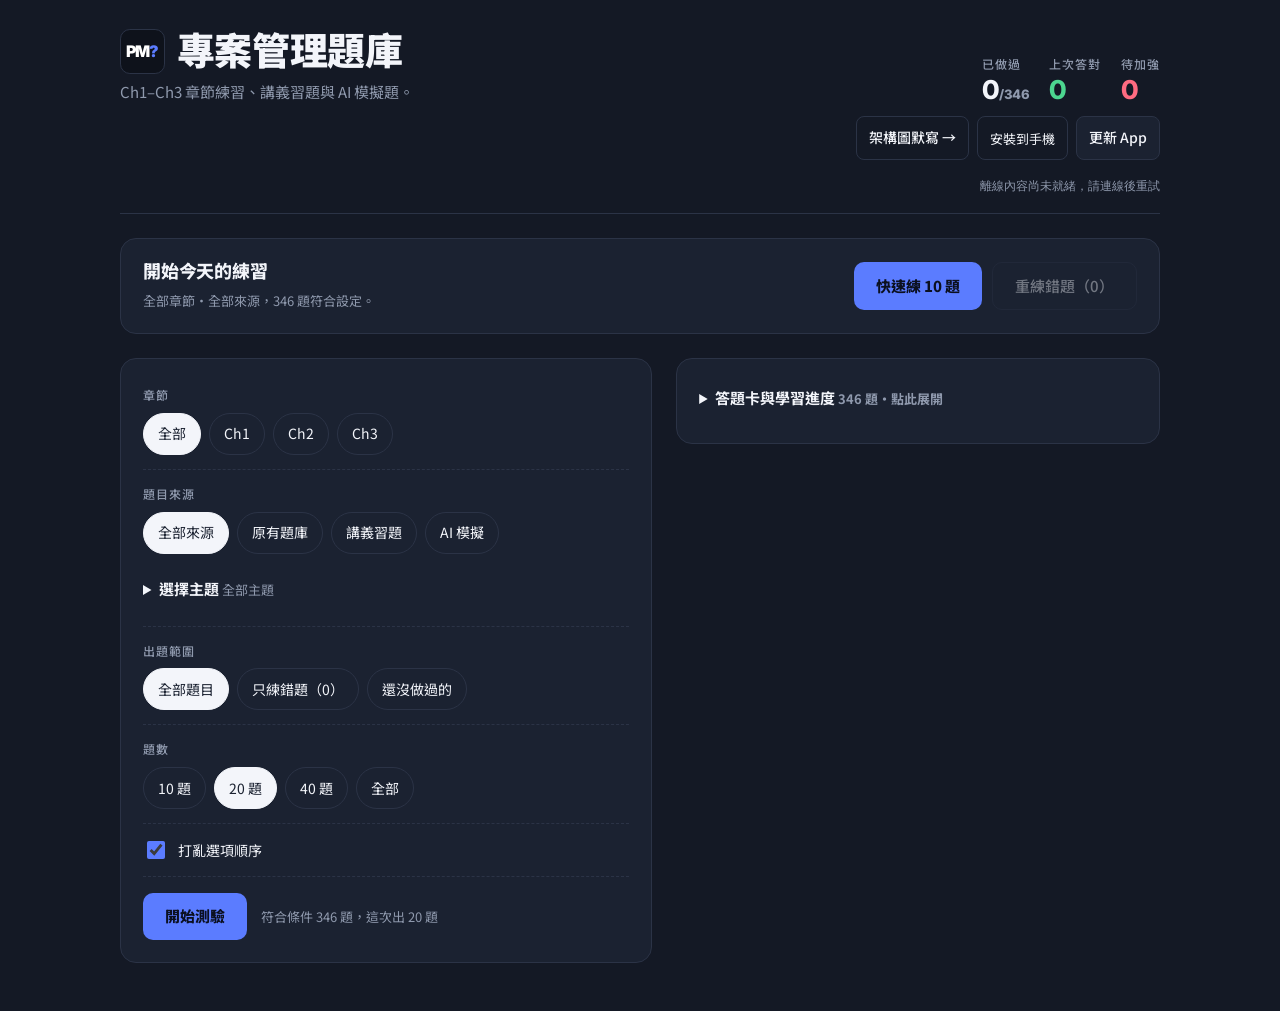
==== commit e1533ca3: "Restyle site to always-dark look matching the PM? icon" ====
--- a/index.html
+++ b/index.html
@@ -4,38 +4,31 @@
 <meta charset="utf-8">
 <meta name="viewport" content="width=device-width, initial-scale=1, viewport-fit=cover">
 <meta name="description" content="專案管理 Ch1–Ch3 題庫：章節練習與 AI 模擬試題，即時解析、錯題重練，作答紀錄只存在你的瀏覽器。">
-<meta name="theme-color" content="#eef1f4" media="(prefers-color-scheme: light)">
-<meta name="theme-color" content="#11161c" media="(prefers-color-scheme: dark)">
+<meta name="theme-color" content="#141925">
 <meta name="apple-mobile-web-app-capable" content="yes">
 <meta name="mobile-web-app-capable" content="yes">
 <meta name="apple-mobile-web-app-title" content="專案管理題庫">
-<meta name="apple-mobile-web-app-status-bar-style" content="default">
+<meta name="apple-mobile-web-app-status-bar-style" content="black">
 <link rel="manifest" href="manifest.webmanifest">
 <link rel="icon" type="image/png" sizes="192x192" href="icon-192.png">
 <link rel="apple-touch-icon" href="apple-touch-icon.png">
 <title>專案管理題庫</title>
 <link rel="preconnect" href="https://fonts.googleapis.com">
 <link rel="preconnect" href="https://fonts.gstatic.com" crossorigin>
-<link rel="stylesheet" href="https://fonts.googleapis.com/css2?family=Noto+Sans+TC:wght@400;500;700&family=Noto+Serif+TC:wght@700;900&family=IBM+Plex+Mono:wght@500;600&display=swap">
+<link rel="stylesheet" href="https://fonts.googleapis.com/css2?family=Inter:wght@500;600;700;800;900&family=Noto+Sans+TC:wght@400;500;700;900&display=swap">
 <style>
-/* Layout: an exam answer sheet — a bubble grid of every question beside the setup, then one question card at a time. */
+/* Layout: an exam answer sheet — a bubble grid of every question beside the setup, then one question card at a time.
+   Look: always dark, matching the "PM?" app icon — near-black navy, heavy sans type, one bright blue accent. */
 :root{
   padding-top:env(safe-area-inset-top,0px);padding-bottom:env(safe-area-inset-bottom,0px);
-  --paper:#eef1f4; --sheet:#ffffff; --ink:#18222e; --muted:#5b6876; --rule:#d5dbe2;
-  --accent:#2340b8; --accent-soft:#e3e8fb;
-  --good:#17845a; --good-soft:#dff3ea; --bad:#c43a4f; --bad-soft:#fbe5e9; --unseen:#f6f8fa;
-  --f-display:"Noto Serif TC","Songti TC",serif;
-  --f-body:"Noto Sans TC","PingFang TC","Microsoft JhengHei",sans-serif;
-  --f-mono:"IBM Plex Mono",ui-monospace,Menlo,monospace;
-}
-@media (prefers-color-scheme:dark){:root:not([data-theme="light"]){
-  --paper:#11161c; --sheet:#19212a; --ink:#e6ebf1; --muted:#97a3b1; --rule:#2c3743;
-  --accent:#8ea2ff; --accent-soft:#232d52;
-  --good:#4cc792; --good-soft:#163428; --bad:#f07689; --bad-soft:#3d1c24; --unseen:#1f2832; color-scheme:dark}}
-:root[data-theme="dark"]{
-  --paper:#11161c; --sheet:#19212a; --ink:#e6ebf1; --muted:#97a3b1; --rule:#2c3743;
-  --accent:#8ea2ff; --accent-soft:#232d52;
-  --good:#4cc792; --good-soft:#163428; --bad:#f07689; --bad-soft:#3d1c24; --unseen:#1f2832; color-scheme:dark}
+  --paper:#141925; --sheet:#1b2231; --ink:#f3f5fa; --muted:#8f99ad; --rule:#2b3346;
+  --accent:#5b7cff; --accent-soft:#1f2a55; --on-accent:#0b1020;
+  --good:#4cd68f; --good-soft:#15342a; --bad:#ff6b81; --bad-soft:#3c1d27; --unseen:#1f2635;
+  --f-display:"Inter","Noto Sans TC","PingFang TC","Microsoft JhengHei",system-ui,sans-serif;
+  --f-body:"Noto Sans TC","PingFang TC","Microsoft JhengHei",system-ui,sans-serif;
+  --f-mono:"Inter",system-ui,sans-serif;
+  color-scheme:dark;
+}
 *{box-sizing:border-box}
 html{-webkit-text-size-adjust:100%}
 body{margin:0}
@@ -46,15 +39,17 @@
   padding-left:max(16px,env(safe-area-inset-left,0px));padding-right:max(16px,env(safe-area-inset-right,0px));padding-block:28px 48px}
 .wrap{max-width:1040px;margin:0 auto;display:flex;flex-direction:column;gap:24px}
 h1,h2{font-family:var(--f-display);text-wrap:balance;margin:0;line-height:1.25}
-h1{font-size:clamp(26px,4vw,34px);font-weight:900;letter-spacing:.02em}
-h2{font-size:18px;font-weight:700}
+h1{font-size:clamp(28px,4.4vw,38px);font-weight:900;letter-spacing:-.01em;display:flex;align-items:center;gap:12px}
+h1 .mark{flex:none;display:inline-flex;align-items:center;justify-content:center;font:900 .42em/1 "Inter",system-ui,sans-serif;width:2.8em;height:2.8em;border-radius:.62em;background:#0e121b;border:1px solid var(--rule);letter-spacing:-.05em;color:#fff}
+h1 .mark i,.accent-q{color:var(--accent);font-style:normal}
+h2{font-size:18px;font-weight:800;letter-spacing:-.01em}
 .mono{font-family:var(--f-mono);font-variant-numeric:tabular-nums}
 .label{font-size:12px;letter-spacing:.08em;color:var(--muted);font-weight:500}
-header{display:flex;flex-wrap:wrap;align-items:flex-end;justify-content:space-between;gap:12px;border-bottom:2px solid var(--ink);padding-bottom:14px}
+header{display:flex;flex-wrap:wrap;align-items:flex-end;justify-content:space-between;gap:12px;border-bottom:1px solid var(--rule);padding-bottom:16px}
 header p{margin:4px 0 0;color:var(--muted)}
 .stats{display:flex;gap:20px}
-.stat b{display:block;font-family:var(--f-mono);font-size:22px;line-height:1.1}
-.sheet{background:var(--sheet);border:1px solid var(--rule);border-radius:10px;padding:22px}
+.stat b{display:block;font-family:var(--f-mono);font-size:26px;font-weight:800;letter-spacing:-.02em;line-height:1.1}
+.sheet{background:var(--sheet);border:1px solid var(--rule);border-radius:16px;padding:22px}
 .home{display:grid;grid-template-columns:minmax(0,1.1fr) minmax(0,1fr);gap:24px;align-items:start}
 @media (max-width:820px){.home{grid-template-columns:minmax(0,1fr)}}
 .field{display:flex;flex-direction:column;gap:8px;padding-block:14px;border-top:1px dashed var(--rule)}
@@ -66,9 +61,7 @@
 .toggle{display:flex;align-items:center;gap:10px;cursor:pointer;font-size:14px}
 .toggle input{width:18px;height:18px;accent-color:var(--accent)}
 .start-row{display:flex;flex-wrap:wrap;align-items:center;gap:14px;padding-top:16px;border-top:1px dashed var(--rule)}
-.btn{font:inherit;font-weight:700;border:0;border-radius:8px;padding:11px 22px;cursor:pointer;background:var(--accent);color:#fff}
-:root[data-theme="dark"] .btn:not(.ghost){color:#0f1530}
-@media (prefers-color-scheme:dark){:root:not([data-theme="light"]) .btn:not(.ghost){color:#0f1530}}
+.btn{font:inherit;font-weight:800;border:0;border-radius:10px;padding:11px 22px;cursor:pointer;background:var(--accent);color:var(--on-accent)}
 .btn:disabled{opacity:.4;cursor:not-allowed}
 .btn.ghost{background:transparent;color:var(--ink);border:1px solid var(--rule);font-weight:500}
 .btn.small{padding:7px 14px;font-size:14px}
@@ -103,7 +96,7 @@
 .tag.ch{border-color:var(--accent);color:var(--accent)}
 .qtext{font-size:19px;font-weight:700;line-height:1.6;margin:0}
 .opts{display:flex;flex-direction:column;gap:10px;list-style:none;margin:0;padding:0}
-.opt{width:100%;text-align:left;font:inherit;color:var(--ink);background:var(--sheet);border:1px solid var(--rule);border-radius:10px;padding:12px 14px;display:flex;gap:14px;align-items:flex-start;cursor:pointer}
+.opt{width:100%;text-align:left;font:inherit;color:var(--ink);background:var(--sheet);border:1px solid var(--rule);border-radius:12px;padding:12px 14px;display:flex;gap:14px;align-items:flex-start;cursor:pointer}
 .opt:hover:not(:disabled){border-color:var(--accent)}
 .opt:disabled{cursor:default}
 .bubble{flex:none;width:28px;height:28px;border-radius:50%;border:1.5px solid var(--muted);display:flex;align-items:center;justify-content:center;font-family:var(--f-mono);font-size:13px;font-weight:600;color:var(--muted)}
@@ -121,7 +114,7 @@
 .kbd{font-family:var(--f-mono);font-size:12px;color:var(--muted)}
 /* result */
 .score{display:flex;flex-wrap:wrap;align-items:baseline;gap:6px 18px}
-.score .big{font-family:var(--f-mono);font-size:56px;font-weight:600;line-height:1}
+.score .big{font-family:var(--f-mono);font-size:64px;font-weight:900;letter-spacing:-.03em;line-height:1}
 .wrong-list{display:flex;flex-direction:column;gap:12px;margin-top:8px}
 .witem{border:1px solid var(--rule);border-radius:10px;padding:14px 16px;background:var(--sheet);display:flex;flex-direction:column;gap:6px}
 .witem .q{font-weight:700}
@@ -141,7 +134,7 @@
 <body>
 <div class="wrap" id="app">
   <header class="quiz-header">
-    <div class="header-intro"><h1>專案管理題庫</h1><p id="subtitle"></p></div>
+    <div class="header-intro"><h1><span class="mark" aria-hidden="true">PM<i>?</i></span>專案管理題庫</h1><p id="subtitle"></p></div>
     <div class="stats header-stats" id="hdrStats"></div>
     <div class="pwa-actions header-actions" data-pwa-actions><a class="btn ghost small" href="chart.html" style="text-decoration:none">架構圖默寫 →</a><button class="btn ghost small" id="installBtn">安裝到手機</button></div>
     <div class="pwa-status-row" data-pwa-status></div>
--- a/pwa.css
+++ b/pwa.css
@@ -1,4 +1,4 @@
-.pwa-install{font:inherit;font-size:13px;line-height:1.4;border:1px solid var(--rule,#b9cbd5);border-radius:8px;padding:9px 12px;min-height:42px;background:var(--sheet,#fff);color:var(--ink,#17364b);cursor:pointer}.pwa-status{font:12px/1.5 system-ui,sans-serif;color:var(--muted,#52646f);display:inline-block;margin:5px 8px}.pwa-status[data-ready="true"]{color:var(--good,#17845a)}.pwa-dialog{box-sizing:border-box;width:min(440px,calc(100vw - 32px));max-height:calc(100dvh - 48px);overflow:auto;border:1px solid var(--rule,#d5dbe2);border-radius:14px;padding:24px;background:var(--sheet,#fff);color:var(--ink,#18222e);box-shadow:0 16px 80px #0004;font:15px/1.7 system-ui,"Microsoft JhengHei",sans-serif}.pwa-dialog::backdrop{background:#10203088}.pwa-dialog h2{font:700 20px/1.4 system-ui,sans-serif;margin:0 0 12px}.pwa-dialog ol{padding-left:24px}.pwa-dialog li{margin:10px 0}.pwa-install-note{font-size:13px;color:var(--muted,#52646f)}.pwa-action{font:600 14px/1.5 system-ui,sans-serif;padding:10px 16px;border:0;border-radius:8px;background:#2340b8;color:#fff;min-height:44px;cursor:pointer}.pwa-action:disabled{opacity:.6}.pwa-later{font:14px/1.5 system-ui,sans-serif;padding:10px 14px;min-height:44px;border:1px solid var(--rule,#b9cbd5);border-radius:8px;background:transparent;color:inherit;cursor:pointer}.pwa-update{position:fixed;z-index:100;top:calc(12px + env(safe-area-inset-top));right:12px;max-width:calc(100vw - 24px);padding:16px;border:1px solid var(--rule,#b9cbd5);border-radius:12px;background:var(--sheet,#fff);color:var(--ink,#17364b);box-shadow:0 4px 24px #0003;font:600 15px/1.5 system-ui,sans-serif}.pwa-update small{display:block;font-weight:400;margin:4px 0 12px}.pwa-update div{display:flex;gap:8px}.pwa-update[hidden],.pwa-install[hidden]{display:none!important}@media(max-width:600px){.pwa-dialog{padding:20px}.pwa-status{font-size:11px}header .pwa-install{margin-top:6px}}
+.pwa-install{font:inherit;font-size:13px;line-height:1.4;border:1px solid var(--rule,#b9cbd5);border-radius:8px;padding:9px 12px;min-height:42px;background:var(--sheet,#fff);color:var(--ink,#17364b);cursor:pointer}.pwa-status{font:12px/1.5 system-ui,sans-serif;color:var(--muted,#52646f);display:inline-block;margin:5px 8px}.pwa-status[data-ready="true"]{color:var(--good,#17845a)}.pwa-dialog{box-sizing:border-box;width:min(440px,calc(100vw - 32px));max-height:calc(100dvh - 48px);overflow:auto;border:1px solid var(--rule,#d5dbe2);border-radius:14px;padding:24px;background:var(--sheet,#fff);color:var(--ink,#18222e);box-shadow:0 16px 80px #0004;font:15px/1.7 system-ui,"Microsoft JhengHei",sans-serif}.pwa-dialog::backdrop{background:#05080fb3}.pwa-dialog h2{font:700 20px/1.4 system-ui,sans-serif;margin:0 0 12px}.pwa-dialog ol{padding-left:24px}.pwa-dialog li{margin:10px 0}.pwa-install-note{font-size:13px;color:var(--muted,#52646f)}.pwa-action{font:600 14px/1.5 system-ui,sans-serif;padding:10px 16px;border:0;border-radius:8px;background:var(--accent,#2340b8);color:var(--on-accent,#fff);min-height:44px;font-weight:800;cursor:pointer}.pwa-action:disabled{opacity:.6}.pwa-later{font:14px/1.5 system-ui,sans-serif;padding:10px 14px;min-height:44px;border:1px solid var(--rule,#b9cbd5);border-radius:8px;background:transparent;color:inherit;cursor:pointer}.pwa-update{position:fixed;z-index:100;top:calc(12px + env(safe-area-inset-top));right:12px;max-width:calc(100vw - 24px);padding:16px;border:1px solid var(--rule,#b9cbd5);border-radius:12px;background:var(--sheet,#fff);color:var(--ink,#17364b);box-shadow:0 4px 24px #0003;font:600 15px/1.5 system-ui,sans-serif}.pwa-update small{display:block;font-weight:400;margin:4px 0 12px}.pwa-update div{display:flex;gap:8px}.pwa-update[hidden],.pwa-install[hidden]{display:none!important}@media(max-width:600px){.pwa-dialog{padding:20px}.pwa-status{font-size:11px}header .pwa-install{margin-top:6px}}
 
 /* Keep titles clear of the iOS standalone status-bar glass edge. */
 .pwa-ios-standalone header{padding-top:36px;background:var(--sheet,#fff);flex-shrink:0;filter:none;-webkit-backdrop-filter:none;backdrop-filter:none}
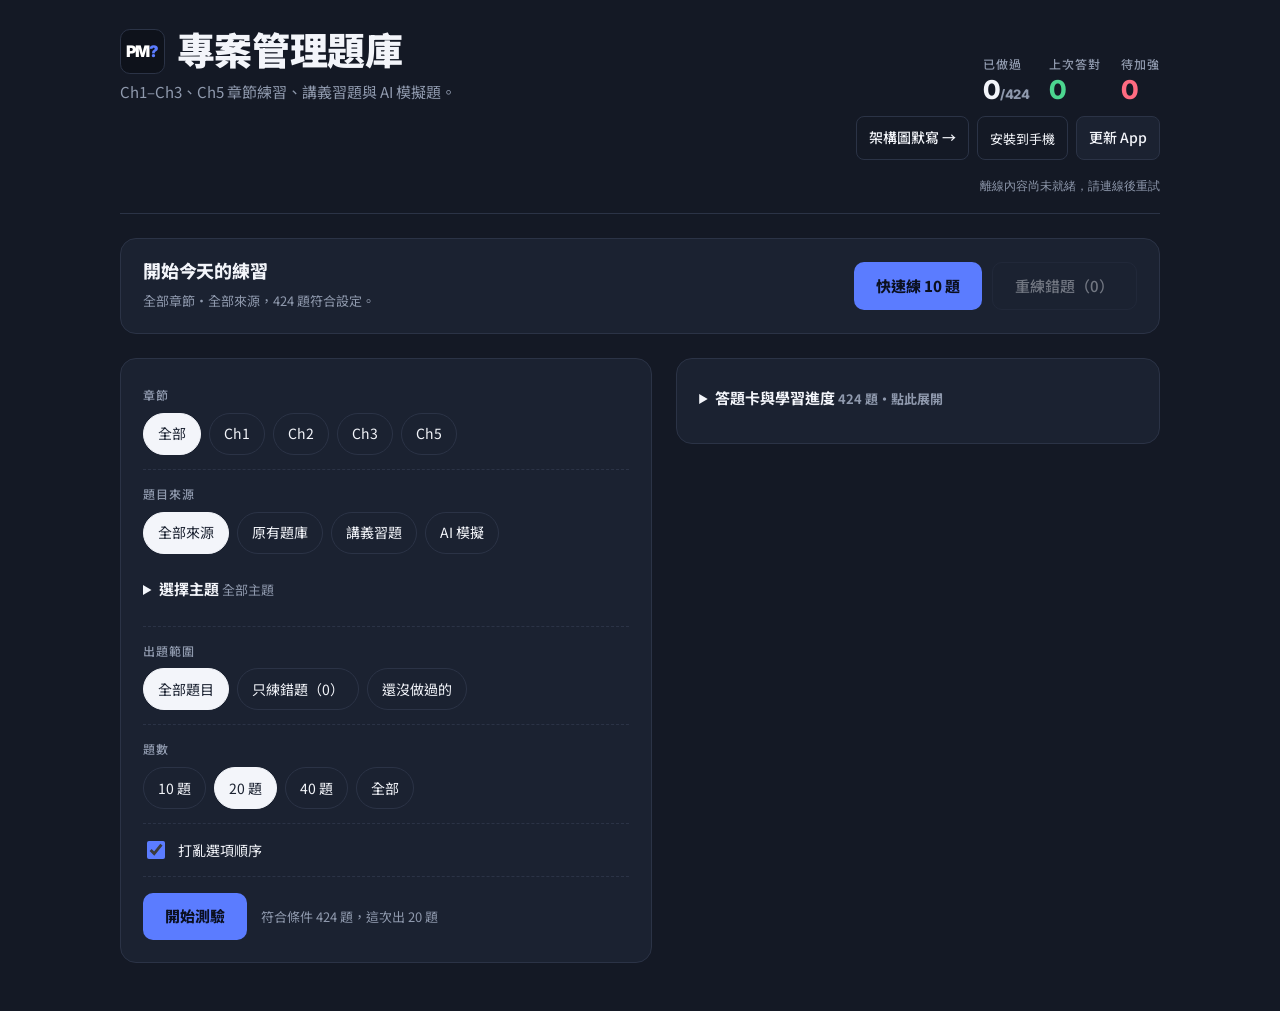
==== commit 423d9dbe: "Add Ch5 (發布循環) with 78 AI mock questions from the chapter key points" ====
--- a/index.html
+++ b/index.html
@@ -3,7 +3,7 @@
 <head>
 <meta charset="utf-8">
 <meta name="viewport" content="width=device-width, initial-scale=1, viewport-fit=cover">
-<meta name="description" content="專案管理 Ch1–Ch3 題庫：章節練習與 AI 模擬試題，即時解析、錯題重練，作答紀錄只存在你的瀏覽器。">
+<meta name="description" content="專案管理 Ch1–Ch3、Ch5 題庫：章節練習與 AI 模擬試題，即時解析、錯題重練，作答紀錄只存在你的瀏覽器。">
 <meta name="theme-color" content="#141925">
 <meta name="apple-mobile-web-app-capable" content="yes">
 <meta name="mobile-web-app-capable" content="yes">
@@ -221,13 +221,13 @@
 </div>
 
 <script>
-const BANK = [{"id": "q000", "ch": "ch1", "topic": "創新與時代趨勢", "q": "根據 Steve Blank 對中國大陸與美國矽谷創新生態的觀察，下列哪一項是中國大陸「完全不具備」的？", "o": ["創業動機", "基礎建設", "創新創業管理工具", "創業人才"], "a": 2, "e": "Steve Blank 認為中國大陸在「管理工具」方面完全不具備，也就是缺乏創新創業管理工具。", "src": "ch1"}, {"id": "q001", "ch": "ch1", "topic": "創新與時代趨勢", "q": "根據 Steve Blank 對中國大陸與美國矽谷創新生態的觀察，中國大陸在哪一方面與美國一樣？", "o": ["管理工具", "文化", "動機", "原創力"], "a": 2, "e": "動機方面中國大陸和美國一樣（基礎建設也一樣完備）；文化方面稍缺冒險精神與原創力；管理工具則完全不具備。", "src": "ch1"}, {"id": "q002", "ch": "ch1", "topic": "創新與時代趨勢", "q": "下列何者正確描述 LLP 模式？", "o": ["商業模式＋客戶開發＋敏捷開發", "商業模式＋品質管理＋瀑布開發", "市場分析＋財務管理＋人力資源", "客戶開發＋風險管理＋成本管理"], "a": 0, "e": "LLP 是 Lean LaunchPad：商業模式＋客戶開發＋敏捷開發。", "src": "ch1"}, {"id": "q003", "ch": "ch1", "topic": "創新與時代趨勢", "q": "在創新經濟時代，傳統專案管理應如何因應？", "o": ["完全被敏捷取代", "適度結合敏捷實務", "完全排除敏捷方法", "只增加文件與流程"], "a": 1, "e": "簡報指出：在創新經濟時代，傳統專案管理也可以適度結合敏捷實務，讓專案更順利、更成功。", "src": "ch1"}, {"id": "q004", "ch": "ch1", "topic": "創新與時代趨勢", "q": "Standish Group 1995 年的調查指出，許多專案無法如期完成與失敗的兩個主要原因為何？", "o": ["預算不足與技術落後", "需求不完整與缺乏使用者參與", "員工不足與設備不足", "管理者經驗不足與市場競爭"], "a": 1, "e": "Standish Group 1995 年報告：專案無法如期完成與失敗的兩大主因是「需求不完整」和缺乏「使用者參與」。", "src": "ch1"}, {"id": "q005", "ch": "ch1", "topic": "創新與時代趨勢", "q": "下列何者「不是」Ken Schwaber 所提出的軟體開發常見問題？", "o": ["無法準時交付", "開發期間很難做更改", "品質持續惡化", "客戶參與程度過高"], "a": 3, "e": "Ken Schwaber 列的問題包括發布時間越來越長、無法準時交付、開發期間很難更改、品質持續惡化、死亡行軍等。客戶參與過高不在其中，傳統問題反而是參與不足。", "src": "ch1"}, {"id": "q006", "ch": "ch1", "topic": "創新與時代趨勢", "q": "傳統工作時代的專案管理模式較屬於哪一種流程？", "o": ["明確固定型流程", "完全隨機流程", "自我組織流程", "客戶驅動流程"], "a": 0, "e": "傳統工作時代的專案管理模式是「明確固定型流程」，並不適用於軟體開發。", "src": "ch1"}, {"id": "q007", "ch": "ch1", "topic": "創新與時代趨勢", "q": "根據簡報，傳統固定型專案管理模式較不適合下列哪種工作？", "o": ["工作內容穩定的工作", "大量重複性生產", "充滿變動的軟體與新產品研發", "流程高度標準化的工作"], "a": 2, "e": "明確固定型流程對充滿變動的軟體和新產品研發而言，是浪費時間且達不到預期成果的。", "src": "ch1"}, {"id": "q008", "ch": "ch1", "topic": "創新與時代趨勢", "q": "工業時代與知識經濟時代相比，工業時代較強調：", "o": ["根據需求改變", "依計畫行事", "持續創新", "給予授權"], "a": 1, "e": "工業時代強調依計畫行事；知識經濟時代強調根據需求改變。", "src": "ch1"}, {"id": "q009", "ch": "ch1", "topic": "創新與時代趨勢", "q": "知識經濟時代的工作特點為何？", "o": ["工作內容穩定", "決策點較少", "工作內容常變", "強調命令與控制"], "a": 2, "e": "知識經濟時代工作內容常變，工業時代則是工作內容穩定。", "src": "ch1"}, {"id": "q010", "ch": "ch1", "topic": "創新與時代趨勢", "q": "在知識經濟時代，相較於「強調正確的答案」，更重視什麼？", "o": ["問正確的問題", "減少所有問題", "遵循主管指示", "建立標準答案"], "a": 0, "e": "工業時代強調正確的答案；知識經濟時代重視問正確的問題。", "src": "ch1"}, {"id": "q011", "ch": "ch1", "topic": "創新與時代趨勢", "q": "工業時代較強調「命令與控制」，知識經濟時代則強調什麼？", "o": ["集權", "監督", "給予授權", "嚴格管制"], "a": 2, "e": "工業時代強調命令與控制；知識經濟時代強調給予授權。", "src": "ch1"}, {"id": "q012", "ch": "ch1", "topic": "創新與時代趨勢", "q": "下列何者最符合知識經濟時代的工作特點？", "o": ["專注於數量", "嚴謹的標準", "將員工工作成本最小化", "將員工視為財產而不是成本"], "a": 3, "e": "知識經濟時代將員工視為財產（資產）而不是成本；專注數量、嚴謹標準、員工成本最小化都是工業時代的特點。", "src": "ch1"}, {"id": "q013", "ch": "ch1", "topic": "敏捷思維與宣言", "q": "敏捷宣言於哪一年被提出？", "o": ["1995 年", "1999 年", "2001 年", "2012 年"], "a": 2, "e": "敏捷宣言於 2001 年 2 月 11–13 日提出。", "src": "ch1"}, {"id": "q014", "ch": "ch1", "topic": "敏捷思維與宣言", "q": "2001 年，17 位軟體實務大師聚集在哪裡討論輕量級軟體開發模式？", "o": ["美國矽谷", "美國猶他州雪鳥", "紐約哥倫比亞大學", "麻省理工學院"], "a": 1, "e": "17 位大師聚集在美國猶他州的雪鳥（Snowbird, Utah）。", "src": "ch1"}, {"id": "q015", "ch": "ch1", "topic": "敏捷思維與宣言", "q": "敏捷軟體開發模式希望取代的主要是什麼？", "o": ["以文件為導向的重量級軟體開發模式", "客戶參與的開發模式", "團隊合作的開發模式", "產品導向的開發模式"], "a": 0, "e": "敏捷要以輕量級軟體開發模式，取代重量級、以文件為導向的開發模式。", "src": "ch1"}, {"id": "q016", "ch": "ch1", "topic": "敏捷思維與宣言", "q": "根據敏捷的觀點，最終決定產品的應該是誰？", "o": ["製造團隊", "設計團隊", "客戶", "專案經理"], "a": 2, "e": "做出產品後就上市，再根據客戶回饋修改；決定產品的不是製造團隊或設計團隊，而是客戶。", "src": "ch1"}, {"id": "q017", "ch": "ch1", "topic": "敏捷思維與宣言", "q": "下列何者符合敏捷宣言的價值觀？", "o": ["流程與工具勝於個人與互動", "個人與互動勝於流程與工具", "合約談判勝於客戶協作", "遵循計畫勝於回應變更"], "a": 1, "e": "四大價值觀：個人與互動＞流程與工具、可用的軟體＞複雜的文件、與客戶協作＞合約談判、回應變更＞遵循計畫。", "src": "ch1"}, {"id": "q018", "ch": "ch1", "topic": "敏捷思維與宣言", "q": "敏捷宣言認為，下列何者勝於「複雜的文件」？", "o": ["詳細的合約", "完整的計畫", "可用的軟體", "嚴格的流程"], "a": 2, "e": "可用的軟體勝於複雜的文件。", "src": "ch1"}, {"id": "q019", "ch": "ch1", "topic": "敏捷思維與宣言", "q": "敏捷宣言認為「與客戶協作」勝於：", "o": ["合約談判", "團隊溝通", "回應變更", "軟體測試"], "a": 0, "e": "與客戶協作勝於合約談判。", "src": "ch1"}, {"id": "q020", "ch": "ch1", "topic": "敏捷思維與宣言", "q": "「回應變更勝於＿＿＿＿」是敏捷宣言四大價值觀之一，空格應填入什麼？", "o": ["與客戶協作", "遵循計畫", "個人與互動", "可用的軟體"], "a": 1, "e": "回應變更勝於遵循計畫。", "src": "ch1"}, {"id": "q021", "ch": "ch1", "topic": "敏捷思維與宣言", "q": "敏捷原則的第一優先任務是什麼？", "o": ["降低人事成本", "完成所有文件", "儘早且持續交付有價值的成果以滿足客戶", "完全避免需求變更"], "a": 2, "e": "敏捷原則第 1 條：第一優先是儘早且持續交付有價值的軟體（成果）來滿足客戶。", "src": "ch1"}, {"id": "q022", "ch": "ch1", "topic": "敏捷思維與宣言", "q": "當客戶在開發後期提出需求變更時，依敏捷原則應如何處理？", "o": ["一律拒絕", "歡迎改變需求", "延到下一個專案", "要求客戶重新簽約後才能討論"], "a": 1, "e": "敏捷原則第 2 條：竭誠歡迎改變需求，即使在最後開發階段也是如此。", "src": "ch1"}, {"id": "q023", "ch": "ch1", "topic": "敏捷思維與宣言", "q": "敏捷原則認為，交付可用成果的時間間隔應如何安排？", "o": ["越長越好", "一律每年一次", "以較短的時間間隔為佳", "專案結束才交付"], "a": 2, "e": "敏捷原則第 3 條：經常交付可用的軟體，頻率從數週到數月，以較短的時間間隔為佳。", "src": "ch1"}, {"id": "q024", "ch": "ch1", "topic": "敏捷思維與宣言", "q": "敏捷原則認為，業務人員與開發者在專案進行中應：", "o": ["每天一起工作", "每月開會一次", "各自獨立工作", "只透過專案經理聯絡"], "a": 0, "e": "敏捷原則第 4 條：業務人員與開發者在專案進行中必須每天一起工作。", "src": "ch1"}, {"id": "q025", "ch": "ch1", "topic": "敏捷思維與宣言", "q": "敏捷原則認為，團隊成員之間傳遞訊息最有效率與效能的方式是什麼？", "o": ["正式公文", "電子郵件", "面對面溝通", "詳細的工作報告"], "a": 2, "e": "敏捷原則第 6 條：面對面的溝通是傳遞訊息最有效率與效能的方式。", "src": "ch1"}, {"id": "q026", "ch": "ch1", "topic": "敏捷思維與宣言", "q": "敏捷原則將什麼視為進度的主要測量標準？", "o": ["已完成的文件頁數", "已召開的會議次數", "可用的產品、服務或成果", "團隊工作時數"], "a": 2, "e": "敏捷原則第 7 條：可用的軟體（產品、服務或成果）是進度的主要測量標準。", "src": "ch1"}, {"id": "q027", "ch": "ch1", "topic": "敏捷思維與宣言", "q": "「盡最大的可能排除不需要的工作」最符合敏捷原則中的哪一項？", "o": ["精簡", "控制", "標準化", "文件化"], "a": 0, "e": "敏捷原則第 10 條：精簡，精髓是要盡最大的可能排除不需要的工作。", "src": "ch1"}, {"id": "q028", "ch": "ch1", "topic": "敏捷思維與宣言", "q": "敏捷原則認為，最佳的架構、需求及設計來自：", "o": ["高階主管", "外部顧問", "自我組織的團隊", "專案管理辦公室"], "a": 2, "e": "敏捷原則第 11 條：最佳的架構、需求及設計皆來自於能自我組織的團隊。", "src": "ch1"}, {"id": "q029", "ch": "ch1", "topic": "敏捷思維與宣言", "q": "某敏捷團隊每隔一段時間便檢討「怎樣工作可以更有效率」，並據以調整工作方式。這最符合哪一項敏捷原則？", "o": ["團隊定期自省並調整與修正行為", "遵循原始計畫", "加強合約談判", "增加專案文件"], "a": 0, "e": "敏捷原則第 12 條：團隊定期自省如何更有效率，並據以調整與修正行為。", "src": "ch1"}, {"id": "q030", "ch": "ch1", "topic": "敏捷思維與宣言", "q": "下列何者「不是」簡報所列採用敏捷可達成的五項主要商業目標？", "o": ["可持續創新", "產品有彈性", "加速上市時間", "完全消除市場風險"], "a": 3, "e": "Jim Highsmith 列的五項：可持續創新、產品有彈性、加速上市時間、人員與流程有彈性、產出可靠的成果。沒有「完全消除市場風險」。", "src": "ch1"}, {"id": "q031", "ch": "ch1", "topic": "敏捷思維與宣言", "q": "敏捷為何可能增加投資報酬率（ROI）？", "o": ["延後產品上市", "根據市場價值開發小批迭代產品，儘快上市與快速回收", "增加產品文件", "減少與客戶接觸"], "a": 1, "e": "加速上市時間：根據市場價值開發小批迭代產品，可儘快上市與快速回收，增加 ROI。", "src": "ch1"}, {"id": "q032", "ch": "ch1", "topic": "組織專案管理與 PMO", "q": "組織專案管理（OPM）的主要目的為何？", "o": ["讓每個專案完全獨立於組織策略", "透過專案相關管理實務達成組織策略", "只負責軟體開發", "只管理日常營運"], "a": 1, "e": "OPM 是基於組織策略的執行框架，藉由專案組合、專案集、專案及組織驅動實務來達成組織策略。", "src": "ch1"}, {"id": "q033", "ch": "ch1", "topic": "組織專案管理與 PMO", "q": "OPM3 中的「SMCI」四個成熟度測評等級，正確順序為何？", "o": ["Standardize → Measure → Control → Improve", "Structure → Manage → Control → Innovate", "Standardize → Manage → Create → Improve", "Strategy → Measure → Control → Integrate"], "a": 0, "e": "SMCI＝標準化（Standardize）→ 可衡量（Measure）→ 可控制（Control）→ 持續改進（Improve）。", "src": "ch1"}, {"id": "q034", "ch": "ch1", "topic": "組織專案管理與 PMO", "q": "下列關於「專案組合（Portfolio）」與「專案集（Program）」的敘述，何者正確？", "o": ["Portfolio 只能包含單一專案", "Program 是一群彼此完全無關的專案", "Portfolio 可包含專案、專案集、子專案組合及日常營運工作", "Program 與組織策略完全無關"], "a": 2, "e": "專案組合包含專案、專案集、子專案組合和日常營運工作；專案集是一群「相關」的專案；兩者都要符合組織策略。", "src": "ch1"}, {"id": "q035", "ch": "ch1", "topic": "敏捷思維與宣言", "q": "下列哪一項不是「敏捷原則」（Agile Principle）？", "o": ["專案靠積極的個人來完成，給予他們所需的環境與支援，並相信他們可以完成工作。", "經常交付可用的成果，頻率可從數週到數個月，以較長的時間間隔為佳。", "敏捷流程提倡穩定持續的開發，發起人、開發者及用戶都應該能不斷地維持穩定的步調。", "精簡 — 精髓是要盡最大的可能，排除不需要做的工作。"], "a": 1, "e": "敏捷原則第 3 條是「以較短的時間間隔為佳」，B 寫成較長，所以不是敏捷原則。", "src": "ch1"}, {"id": "q036", "ch": "ch1", "topic": "敏捷思維與宣言", "q": "下列對敏捷原則中「精簡（Simplicity）」的敘述，哪一項正確？", "o": ["是要盡最大的可能，排除不需要做的工作。", "是要盡最小的可能，排除不需要做的工作。", "是要盡最大的可能，排除需要做的工作。", "是要盡最小的可能，排除需要做的工作。"], "a": 0, "e": "敏捷原則第 10 條：精簡是要盡最大的可能，排除不需要做的工作。", "src": "ch1"}, {"id": "q037", "ch": "ch1", "topic": "敏捷思維與宣言", "q": "下列哪一項不是「敏捷原則」（Agile Principle）？", "o": ["可用的軟體是進度的主要量測標準", "持續專注於追求卓越的技術與優良的設計以強化敏捷力", "最佳的架構、需求及設計皆來自於能有效監控的團隊", "團隊定期自省應如何更有效率，並據以適當地調整與修正行為"], "a": 2, "e": "敏捷原則第 11 條是「能自我組織的團隊」，不是「能有效監控的團隊」。", "src": "ch1"}, {"id": "q038", "ch": "ch1", "topic": "敏捷思維與宣言", "q": "根據「敏捷原則」（Agile Principle），下列哪一項是進度的主要量測標準？", "o": ["大量的文件", "可用的軟體", "好的架構", "充分授權的工作環境"], "a": 1, "e": "敏捷原則第 7 條：可用的軟體是進度的主要量測標準。", "src": "ch1"}, {"id": "q039", "ch": "ch1", "topic": "敏捷思維與宣言", "q": "根據「敏捷原則」（Agile Principle），最佳的架構、需求及設計皆來自於下列哪一項？", "o": ["產品負責人(ProductOwner)", "敏捷教練 (Coach)", "能自我組織的團隊", "專案經理"], "a": 2, "e": "敏捷原則第 11 條：最佳的架構、需求及設計皆來自於能自我組織的團隊。", "src": "ch1"}, {"id": "q040", "ch": "ch2", "topic": "傳統開發模式", "q": "根據資訊系統開發模式演進圖，下列哪一個模式最早提出？", "o": ["漸進模式", "雛型模式", "瀑布模式", "螺旋模式"], "a": 2, "e": "瀑布模式（Royce, 1970）最早；漸進、雛型是 1977，螺旋是 1988，RUP 是 1999。", "src": "ch12a"}, {"id": "q041", "ch": "ch2", "topic": "傳統開發模式", "q": "若開發團隊將雛型系統視為最終產品，最可能造成什麼結果？", "o": ["客戶滿意度提高", "需求更完整", "文件更齊全", "犧牲產品品質"], "a": 3, "e": "雛型模式的缺點：開發團隊會將雛型系統視為最終產品，犧牲產品品質。", "src": "ch12a"}, {"id": "q042", "ch": "ch2", "topic": "傳統開發模式", "q": "RUP 模式以什麼作為系統開發的首要工作，以便更精確地了解使用者需求？", "o": ["企業塑模", "程式撰寫", "部署", "測試"], "a": 0, "e": "RUP 以「企業塑模」為系統開發首要工作，讓開發者更精確地了解使用者需求。", "src": "ch12a"}, {"id": "q043", "ch": "ch2", "topic": "傳統開發模式", "q": "下列何者符合瀑布模式的特性？", "o": ["各階段可以同時並行進行", "專案資源配置以客戶需求變動為基礎", "各階段工作人員須完成正確、完整、易讀的文件，移交給下一階段的工作人員", "客戶全程密集參與開發過程"], "a": 2, "e": "瀑布模式特性：各階段要完成正確、完整、易讀的文件移交下一階段。A、B、D 都與瀑布相反。", "src": "ch12a"}, {"id": "q044", "ch": "ch2", "topic": "Scrum", "q": "下列何者「不是」Scrum 的基本價值觀？", "o": ["公開", "專注", "承諾", "檢視"], "a": 3, "e": "Scrum 五個價值觀：公開、勇氣、尊重、專注、承諾。「檢視」是三大支柱之一。", "src": "ch12a"}, {"id": "q045", "ch": "ch2", "topic": "Scrum", "q": "Scrum 是由誰在何時共同提出的？", "o": ["Kent Beck 於 1999 年", "Alistair Cockburn 於 2001 年", "Jeff De Luca 於 1997 年", "Ken Schwaber 與 Jeff Sutherland 於 1995 年"], "a": 3, "e": "Scrum 由 Ken Schwaber 與 Jeff Sutherland 於 1995 年在 OOPSLA 研討會共同提出。", "src": "ch12a"}, {"id": "q046", "ch": "ch2", "topic": "傳統開發模式", "q": "下列何者「不是」瀑布模式的缺點？", "o": ["專案開始時必須完整且清楚地描述所有需求", "客戶要到專案末期才能看到產品", "各階段的改變或錯誤須回溯到前一階段，並經冗長的審查簽核", "各階段的產出都須經過確認、驗證及測試，藉此發現品質缺失並加以改善"], "a": 3, "e": "D 是瀑布模式的「特性」（產出要經確認、驗證及測試），不是缺點。", "src": "ch12a"}, {"id": "q047", "ch": "ch2", "topic": "傳統開發模式", "q": "下列何者是 RUP 模式的缺點？", "o": ["缺乏視覺化模型", "無法迭代", "模式過於繁雜，企業學習與導入困難，且支援工具受限於 IBM Rational 軟體", "不重視需求分析"], "a": 2, "e": "RUP 缺點：模式過於繁雜、學習導入困難，支援工具受限於 IBM Rational 軟體。", "src": "ch12a"}, {"id": "q048", "ch": "ch2", "topic": "Scrum", "q": "下列何者「不是」Scrum 的儀式？", "o": ["燃盡圖", "衝刺規劃", "衝刺審查", "衝刺回顧"], "a": 0, "e": "燃盡圖是 Scrum 的「產出」，不是儀式。四儀式：衝刺規劃、每日立會、衝刺審查、衝刺回顧。", "src": "ch12a"}, {"id": "q049", "ch": "ch2", "topic": "傳統開發模式", "q": "瀑布模式的標準開發流程順序為何？", "o": ["設計→需求→開發→測試→部署", "需求→設計→開發→測試→部署", "需求→開發→設計→部署→測試", "需求→設計→測試→開發→部署"], "a": 1, "e": "瀑布流程：需求 → 設計 → 開發 → 測試 → 部署。", "src": "ch12a"}, {"id": "q050", "ch": "ch2", "topic": "傳統開發模式", "q": "下列何者是漸進模式的缺點？", "o": ["無法分階段編列預算", "需要對每個漸進階段做清楚完整的定義，可能使系統開發期程變長", "風險管理成本過高", "完全沒有文件可供維護"], "a": 1, "e": "漸進模式缺點：每個階段都要清楚完整定義（期程變長）、階層僵化不易關聯、總成本通常大於瀑布。", "src": "ch12a"}, {"id": "q051", "ch": "ch2", "topic": "傳統開發模式", "q": "雛型模式屬於客戶導向的分析與設計，但可能遇到什麼問題？", "o": ["客戶參與度過低", "開發團隊不願意修改系統", "大部分時間客戶並不清楚他們真正的需求是什麼", "專案一開始就能精確估算完成時間"], "a": 2, "e": "雛型模式屬客戶導向，但大部分時間客戶並不清楚自己真正的需求是什麼。", "src": "ch12a"}, {"id": "q052", "ch": "ch2", "topic": "傳統開發模式", "q": "螺旋模式是由哪位學者於哪一年提出？", "o": ["Royce，1970", "Bally et al.，1977", "Barry，1988", "Booch，1999"], "a": 2, "e": "螺旋模式由 Barry 於 1988 年提出。", "src": "ch12a"}, {"id": "q053", "ch": "ch2", "topic": "傳統開發模式", "q": "瀑布模式的風險與失敗成本偏高，主要原因為何？", "o": ["專案較後階段才開始進行開發", "專案初期過度簡化需求", "客戶參與過多", "各階段不需要審查簽核"], "a": 0, "e": "瀑布模式在專案較後階段才開始開發，所以風險與失敗成本都高。", "src": "ch12a"}, {"id": "q054", "ch": "ch2", "topic": "Scrum", "q": "下列何者「不是」Scrum 的產出？", "o": ["產品待辦清單", "甘特圖", "燃盡圖", "衝刺待辦清單"], "a": 1, "e": "Scrum 四個產出：產品待辦清單、衝刺待辦清單、可交付的增量成果、燃盡圖。甘特圖不是。", "src": "ch12a"}, {"id": "q055", "ch": "ch2", "topic": "傳統開發模式", "q": "雛型模式強調的重點是什麼？", "o": ["風險分析與風險管理", "完整的分析設計文件", "以企業塑模為首要工作", "雛型的快速開發及使用者高度參與"], "a": 3, "e": "雛型模式強調雛型的快速開發及使用者高度參與。風險分析是螺旋，企業塑模是 RUP。", "src": "ch12a"}, {"id": "q056", "ch": "ch2", "topic": "傳統開發模式", "q": "螺旋模式藉由哪一項作法，大幅降低軟體失敗造成損失的可能性？", "o": ["風險分析", "完整文件", "嚴格簽核", "一次性完整需求"], "a": 0, "e": "螺旋模式藉由風險分析，大幅降低軟體失敗造成損失的可能性。", "src": "ch12a"}, {"id": "q057", "ch": "ch2", "topic": "傳統開發模式", "q": "漸進模式的第一個漸進階段（漸進一）建置的是什麼？", "o": ["核心功能", "功能一", "所有功能的雛型", "部署與教育訓練"], "a": 0, "e": "漸進一建置核心功能，之後依序加入功能一、功能二、功能三。", "src": "ch12a"}, {"id": "q058", "ch": "ch2", "topic": "其他敏捷方法論", "q": "由 Kent Beck 創建，專注於敏捷開發實務，強調效率、聚焦於客戶、回饋及品質的是哪一種方法論？", "o": ["Scrum", "精益（Lean）", "看板（Kanban）", "終極編程（XP）"], "a": 3, "e": "終極編程（XP）由 Kent Beck 創建，專注於敏捷開發實務，強調效率、聚焦於客戶、回饋及品質。", "src": "ch12a"}, {"id": "q059", "ch": "ch2", "topic": "傳統開發模式", "q": "為什麼螺旋模式「不利於已簽署合約的客戶與開發者之間的協調」？", "o": ["因為文件過於繁雜", "因為工具受限於特定廠商", "因為開發流程過於靈活", "因為客戶完全不參與"], "a": 2, "e": "螺旋模式的開發流程過於靈活，不利於已簽約的客戶與開發者之間的協調。", "src": "ch12a"}, {"id": "q060", "ch": "ch2", "topic": "其他敏捷方法論", "q": "下列敏捷方法論與創建者的配對，何者正確？", "o": ["看板（Kanban）— David J. Anderson", "Scrum — Kent Beck", "功能驅動開發（FDD）— Alistair Cockburn", "水晶家族（Crystal） — Jeff De Luca"], "a": 0, "e": "Kanban—David J. Anderson 正確。Scrum 是 Sutherland & Schwaber，FDD 是 Jeff De Luca，Crystal 是 Alistair Cockburn。", "src": "ch12a"}, {"id": "q061", "ch": "ch2", "topic": "傳統開發模式", "q": "RUP 模式的四個階段為何？", "o": ["需求、設計、開發、測試", "初始、詳述、建構、轉移", "構想、推測、探索、調整", "決定目標、風險分析、開發、規劃"], "a": 1, "e": "RUP 四階段：初始、詳述、建構、轉移。C 是 APM 的階段，D 是螺旋模式的步驟。", "src": "ch12a"}, {"id": "q062", "ch": "ch2", "topic": "Scrum", "q": "在 Scrum 流程中，一個衝刺（Sprint）與每日立會的週期分別約為多久？", "o": ["衝刺約 2–4 週，每日立會每 24 小時一次", "衝刺約 6 個月，每日立會每週一次", "衝刺約 1 天，每日立會每月一次", "衝刺約 3 個月，每日立會每 24 小時一次"], "a": 0, "e": "一個衝刺約 2–4 週，每日立會每 24 小時一次（15 分鐘）。", "src": "ch12a"}, {"id": "q063", "ch": "ch2", "topic": "Scrum", "q": "下列何者「不是」Scrum 團隊的組成角色？", "o": ["產品負責人（PO）", "開發團隊", "專案經理", "Scrum 大師"], "a": 2, "e": "Scrum 團隊只有產品負責人、Scrum 大師、開發團隊，沒有專案經理。", "src": "ch12a"}, {"id": "q064", "ch": "ch2", "topic": "傳統開發模式", "q": "若組織希望員工能充分熟悉與接受新系統，並有充分時間學習與進行技術移轉，較適合採用哪一種模式？", "o": ["瀑布模式", "雛型模式", "螺旋模式", "漸進模式"], "a": 3, "e": "漸進模式分階段建置，讓組織成員有充分時間學習與進行技術移轉。", "src": "ch12a"}, {"id": "q065", "ch": "ch1", "topic": "專案管理基礎", "q": "專案管理的知識中，軟技術方面的要求，不包含下列何者？", "o": ["決策的分析與下達", "人力資源的運用及專案領導的藝術", "對人際關係的互動", "時程規劃"], "a": 3, "e": "時程規劃屬硬技術。軟技術是與人相關的技術，如人際互動、溝通、決策、專案領導。", "src": "ch12a"}, {"id": "q066", "ch": "ch1", "topic": "專案管理基礎", "q": "專案章程於專案管理過程中何時撰寫 ？", "o": ["起始過程組", "規劃過程組", "結束過程組", "監視與管制過程組"], "a": 0, "e": "專案章程在起始過程組撰寫，用來正式授權專案。", "src": "ch12a"}, {"id": "q067", "ch": "ch1", "topic": "專案管理基礎", "q": "下列何者屬於專案管理知識結構中「軟技術」之部分？", "o": ["專案領導的藝術", "時程規劃", "品質確保", "成本分析"], "a": 0, "e": "專案領導的藝術屬軟技術；時程規劃、品質確保、成本分析都屬硬技術。", "src": "ch12a"}, {"id": "q068", "ch": "ch1", "topic": "組織專案管理與 PMO", "q": "下列何者屬專案管理辦公室類型？", "o": ["支援型", "管制型", "指示型", "以上皆是"], "a": 3, "e": "PMO 三種類型：支援型（管制低）、管制型（管制中）、指示型（管制高）。", "src": "ch12a"}, {"id": "q069", "ch": "ch1", "topic": "專案管理基礎", "q": "「定義活動」屬於哪一專案管理知識領域？", "o": ["專案資源管理", "專案範疇管理", "專案採購管理", "專案時程管理"], "a": 3, "e": "定義活動屬於專案時程管理。", "src": "ch12a"}, {"id": "q070", "ch": "ch1", "topic": "敏捷思維與宣言", "q": "根據「敏捷原則」（Agile Principle），下列哪一項是衡量進度的主要標準？", "o": ["大量的文件", "可用的軟體 ( 成果 )", "好的架構", "充分授權的工作環境"], "a": 1, "e": "敏捷原則第 7 條：可用的軟體（成果）是進度的主要測量標準。", "src": "ch12a"}, {"id": "q071", "ch": "ch1", "topic": "專案管理基礎", "q": "專案管理學會組織（PMI）何時成立？", "o": ["1958", "1968", "1969", "1978"], "a": 2, "e": "PMI（專案管理學會）成立於 1969 年。", "src": "ch12a"}, {"id": "q072", "ch": "ch1", "topic": "專案管理基礎", "q": "「獲得資源」屬於哪一專案管理知識領域？", "o": ["專案資源管理", "專案範疇管理", "專案整合管理", "專案溝通管理"], "a": 0, "e": "獲得資源屬於專案資源管理。", "src": "ch12a"}, {"id": "q073", "ch": "ch1", "topic": "敏捷思維與宣言", "q": "敏捷專案管理緊盯的是？", "o": ["計畫", "願景", "需求", "成本"], "a": 1, "e": "敏捷專案管理緊盯願景，而不是緊盯計畫。", "src": "ch12a"}, {"id": "q074", "ch": "ch1", "topic": "專案管理基礎", "q": "「建立工作分解結構（WBS）」屬於哪一專案管理知識領域？", "o": ["專案資源管理", "專案範疇管理", "專案採購管理", "專案溝通管理"], "a": 1, "e": "建立工作分解結構（WBS）屬於專案範疇管理。", "src": "ch12a"}, {"id": "q075", "ch": "ch1", "topic": "專案管理基礎", "q": "下列何種活動可以歸屬於專案？", "o": ["公司上市計畫", "建置資訊系統", "建設工程", "以上皆是"], "a": 3, "e": "公司上市計畫、建置資訊系統、建設工程都是為了創造獨特成果的暫時性努力，都可以是專案。", "src": "ch12a"}, {"id": "q076", "ch": "ch1", "topic": "敏捷思維與宣言", "q": "下列哪一項不是「敏捷宣言」（Agile Manifesto）的價值觀？", "o": ["流程與工具勝於個人與互動", "可用的軟體勝於複雜的文件", "與客戶協同合作勝於合約談判", "回應變更勝於遵循計畫"], "a": 0, "e": "正確的價值觀是「個人與互動勝於流程與工具」，A 把順序顛倒了。", "src": "ch12a"}, {"id": "q077", "ch": "ch1", "topic": "組織專案管理與 PMO", "q": "哪一種專案管理辦公室（PMO）對於專案管控採直接管理方式，專案經理由 PMO 指派並直接對 PMO 報告？", "o": ["支援型", "管制型", "指示型", "配合型"], "a": 2, "e": "指示型 PMO：直接管理專案，專案經理由 PMO 指派並直接對 PMO 報告，管制程度高。", "src": "ch12a"}, {"id": "q078", "ch": "ch1", "topic": "專案管理基礎", "q": "專案是指：為了創造出獨特的產品、服務或成果所做的何種努力？", "o": ["長期性", "暫時性", "短期性", "中程性"], "a": 1, "e": "專案是為了創造出獨一無二的產品、服務或成果所做「暫時性」的努力。", "src": "ch12a"}, {"id": "q079", "ch": "ch1", "topic": "專案管理基礎", "q": "下列何者不是「專案」(Project)？", "o": ["研發新手機", "開發校務資訊系統", "舉辦畢業典禮", "經營早餐店"], "a": 3, "e": "經營早餐店是持續、重複的日常營運，不是專案。", "src": "ch12a"}, {"id": "q080", "ch": "ch1", "topic": "組織專案管理與 PMO", "q": "哪一種專案管理辦公室（PMO）除了提供諮詢之外，還要求專案遵循相關規定？", "o": ["支援型", "管制型", "指示型", "配合型"], "a": 1, "e": "管制型 PMO：除了提供諮詢，還要求專案遵循相關規定，管制程度中等。", "src": "ch12a"}, {"id": "q081", "ch": "ch1", "topic": "專案管理基礎", "q": "依 PMBOK 第六版，專案管理共有幾個專案管理過程？", "o": ["42", "49", "47", "39"], "a": 1, "e": "PMBOK 第六版共 49 個專案管理過程，分布在 5 大過程組、10 大知識領域。", "src": "ch12a"}, {"id": "q082", "ch": "ch1", "topic": "專案管理基礎", "q": "「估算活動資源」屬於哪一專案管理知識領域？", "o": ["專案資源管理", "專案範疇管理", "專案採購管理", "專案時間管理"], "a": 0, "e": "估算活動資源屬於專案資源管理（第六版）。", "src": "ch12a"}, {"id": "q083", "ch": "ch1", "topic": "專案管理基礎", "q": "下列何者屬於專案管理知識結構中 「軟技術」之部分？", "o": ["成本分析", "品質確保", "風險控管", "決策的分析與下達"], "a": 3, "e": "決策的分析與下達屬軟技術；成本分析、品質確保、風險控管屬硬技術。", "src": "ch12a"}, {"id": "q084", "ch": "ch1", "topic": "專案管理基礎", "q": "專案管理指的是：將下列哪些應用於專案活動上，以滿足專案需求？", "o": ["知識", "技能", "工具及技術", "以上皆是"], "a": 3, "e": "專案管理是將知識、技能、工具及技術應用於專案活動上，以滿足專案需求。", "src": "ch12a"}, {"id": "q085", "ch": "ch1", "topic": "專案管理基礎", "q": "下列何者不是專案與日常營運工作的共同性？", "o": ["都是靠人來完成", "都受到有限資源的限制", "達成組織特殊的目標", "都必須經過規劃、執行和監視與管制的過程"], "a": 2, "e": "專案與日常營運都靠人完成、受有限資源限制、須經規劃執行與監管；「達成組織特殊目標」是專案才有的。", "src": "ch12a"}, {"id": "q086", "ch": "ch1", "topic": "專案管理基礎", "q": "下列何者不是「專案」(Project)的特性？", "o": ["帶來商業價值", "任務的獨特性", "時間的明確性", "資源的可用性"], "a": 3, "e": "專案基本特性：任務獨特、時間明確、有衡量完成的方法、帶來改變、帶來商業價值。資源的可用性不是。", "src": "ch12a"}, {"id": "q087", "ch": "ch1", "topic": "專案管理基礎", "q": "專案管理有幾大過程組？", "o": ["3", "4", "5", "6"], "a": 2, "e": "五大過程組：起始、規劃、執行、監視與管制、結束。", "src": "ch12a"}, {"id": "q088", "ch": "ch1", "topic": "專案管理基礎", "q": "下列何者屬於專案管理知識結構中「軟技術」之部分？", "o": ["人際關係的互動", "溝通、協調", "談判能力的發揮", "以上皆是"], "a": 3, "e": "人際關係的互動、溝通協調、談判能力都是與人相關的軟技術。", "src": "ch12a"}, {"id": "q089", "ch": "ch2", "topic": "傳統開發模式", "q": "螺旋模式每個循環的四個步驟，順序為何？", "o": ["開發與測試→決定目標→識別與解決風險→規劃下個循環", "決定目標 → 識別與解決風險 → 開發與測試 → 規劃下個循環", "規劃下個循環 → 決定目標 → 開發與測試 → 識別與解決風險", "識別與解決風險 → 決定目標 → 規劃下個循環 → 開發與測試"], "a": 1, "e": "螺旋模式四步驟：決定目標 → 識別與解決風險 → 開發與測試 → 規劃下個循環。", "src": "ch12b"}, {"id": "q090", "ch": "ch2", "topic": "Scrum", "q": "下列何者「不是」Scrum 的三大屬性？", "o": ["輕量的", "文件嚴謹", "簡單易懂", "難以精通"], "a": 1, "e": "Scrum 三大屬性：輕量的（文件夠用就好）、簡單易懂、難以精通。", "src": "ch12b"}, {"id": "q091", "ch": "ch2", "topic": "傳統開發模式", "q": "雛型模式是由哪位學者於哪一年提出？", "o": ["Bally et al.，1977", "Bally et al.，1972", "Barry，1988", "Royce，1970"], "a": 0, "e": "雛型模式由 Bally et al. 於 1977 年提出（漸進模式也是）。", "src": "ch12b"}, {"id": "q092", "ch": "ch2", "topic": "傳統開發模式", "q": "下列何者是漸進模式的優點？", "o": ["總開發成本一定低於瀑布模式", "預算編列、付款、系統測試及教育訓練可分階段進行，降低財務風險與專案失敗風險", "不需要對每個漸進階段做完整定義", "各漸進階段之間高度關聯、容易整合"], "a": 1, "e": "漸進模式優點：預算、付款、測試、教育訓練都可分階段進行，降低財務與專案失敗風險。", "src": "ch12b"}, {"id": "q093", "ch": "ch2", "topic": "傳統開發模式", "q": "雛型模式強調以「雛型演進」代替完整的分析與設計，可能造成什麼問題？", "o": ["開發成本大幅降低", "系統文件較不完備，後續程式維護相對困難", "客戶無法參與需求溝通", "無法快速滿足使用者需求"], "a": 1, "e": "以雛型演進代替完整分析設計，系統文件較不完備，後續程式維護相對困難。", "src": "ch12b"}, {"id": "q094", "ch": "ch2", "topic": "其他敏捷方法論", "q": "哪一種敏捷方法論的重點是「精簡與流程最佳化」，強調減少無法創造客戶價值的工作？", "o": ["DSDM", "FDD", "精益（Lean）", "Crystal"], "a": 2, "e": "精益（Lean）：精簡與流程最佳化，減少無法創造客戶價值的工作。", "src": "ch12b"}, {"id": "q095", "ch": "ch2", "topic": "其他敏捷方法論", "q": "依「敏捷方法和實務的使用率」調查（9th State of Agile），使用率最高的敏捷方法是什麼？", "o": ["Kanban", "Scrum", "XP", "Lean Development"], "a": 1, "e": "第 9 屆 State of Agile 調查中 Scrum 使用率 56%，遠高於其他方法。", "src": "ch12b"}, {"id": "q096", "ch": "ch2", "topic": "Scrum", "q": "下列何者是 Scrum 的三大支柱之一？", "o": ["透明", "承諾", "勇氣", "尊重"], "a": 0, "e": "Scrum 三大支柱：透明、檢視、調適。承諾、勇氣、尊重是五大價值觀。", "src": "ch12b"}, {"id": "q097", "ch": "ch2", "topic": "Scrum", "q": "下列哪一項最符合 Scrum 的定義？", "o": ["一套詳細規定所有文件格式的重量級流程", "以一次完整交付為目標的開發方法", "讓團隊關注於「在最短時間內交付最高商業價值產品」的框架", "專門用於測試階段的管理工具"], "a": 2, "e": "Mike Cohn（2007）：Scrum 是讓我們關注於「在最短時間內交付最高商業價值產品」的框架。", "src": "ch12b"}, {"id": "q098", "ch": "ch2", "topic": "傳統開發模式", "q": "RUP 採用迭代式開發，主要優點為何？", "o": ["完全不需要文件", "不需要專案管理", "可以省略測試", "每次迭代中能及早發現問題，降低開發風險"], "a": 3, "e": "RUP 採迭代式開發，每次迭代中能及早發現問題，降低開發風險。", "src": "ch12b"}, {"id": "q099", "ch": "ch2", "topic": "傳統開發模式", "q": "下列何者是螺旋模式的缺點？", "o": ["無法建立雛型", "不重視軟體測試", "客戶無法提供回饋", "過分依賴風險分析的經驗與技術，分析若出現偏差將造成重大損失"], "a": 3, "e": "螺旋模式缺點：過分依賴風險分析的經驗與技術，分析若出現偏差將造成重大損失。", "src": "ch12b"}, {"id": "q100", "ch": "ch2", "topic": "傳統開發模式", "q": "雛型模式較不適用於哪一類專案？", "o": ["大型及多人參與的系統開發專案", "小型專案", "需要快速確認需求的專案", "使用者介面導向的專案"], "a": 0, "e": "雛型模式缺乏整體規劃、分析與設計，較不適用於大型及多人參與的專案。", "src": "ch12b"}, {"id": "q101", "ch": "ch2", "topic": "傳統開發模式", "q": "下列何者「不是」RUP 的九大工作流程之一？", "o": ["企業塑模", "風險分析", "組態管理與變更管理", "環境"], "a": 1, "e": "RUP 九大工作流程：企業塑模、需求、設計、開發、測試、部署、組態管理與變更管理、專案管理、環境。沒有風險分析。", "src": "ch12b"}, {"id": "q102", "ch": "ch2", "topic": "傳統開發模式", "q": "在瀑布模式中，一個階段的結束代表什麼意義？", "o": ["專案正式結束", "必須重新蒐集需求", "客戶必須完成驗收並付款", "專案管理的里程碑，據以決定是否進入下一階段"], "a": 3, "e": "瀑布模式中，一個階段的結束就是專案管理的里程碑，依成果決定是否進入下一階段。", "src": "ch12b"}, {"id": "q103", "ch": "ch1", "topic": "專案管理基礎", "q": "下列何者屬於專案管理知識結構中「軟技術」之部分？", "o": ["政治與權力問題的處理", "決策的分析與下達", "人力資源的運用", "以上皆是"], "a": 3, "e": "政治與權力問題的處理、決策的分析與下達、人力資源的運用都是軟技術。", "src": "ch12b"}, {"id": "q104", "ch": "ch1", "topic": "專案管理基礎", "q": "下列何者是專案的基本特性？", "o": ["任務是否獨特", "時間是否明確", "是否帶來改變", "以上均是"], "a": 3, "e": "專案基本特性包括任務獨特、時間明確、帶來改變等，全部都是。", "src": "ch12b"}, {"id": "q105", "ch": "ch1", "topic": "專案管理基礎", "q": "專案管理知識結構中，硬技術不包含下列何者？", "o": ["衝突的化解", "成本分析", "時程規劃", "過程設計"], "a": 0, "e": "衝突的化解是軟技術；成本分析、時程規劃、過程設計是硬技術。", "src": "ch12b"}, {"id": "q106", "ch": "ch1", "topic": "專案管理基礎", "q": "下列何者不屬於專案管理知識結構中「硬技術」之部分？", "o": ["成本分析", "品質確保", "風險控管", "決策的分析與下達"], "a": 3, "e": "決策的分析與下達屬軟技術，不屬硬技術。", "src": "ch12b"}, {"id": "q107", "ch": "ch1", "topic": "敏捷思維與宣言", "q": "下列哪一項不是「敏捷原則」（Agile Principle）？", "o": ["專案成功依賴於積極的個人，應給予他們所需的支持與信任。", "定期交付可用的軟體（成果），從數週到數月不等，以較長的交付週期為佳。", "敏捷流程強調穩定且持續的開發，發起人、開發者與用戶都應維持穩定的步調。", "精簡-精髓是要盡最大的可能，排除不需要做的工作。"], "a": 1, "e": "敏捷原則第 3 條是「以較短的時間間隔為佳」，B 寫成較長的交付週期，所以錯。", "src": "ch12b"}, {"id": "q108", "ch": "ch1", "topic": "專案管理基礎", "q": "專案計畫書於專案管理過程中何時撰寫？", "o": ["起始過程組", "規劃過程組", "結束過程組", "監視與管制過程組"], "a": 1, "e": "專案計畫書在規劃過程組撰寫。", "src": "ch12b"}, {"id": "q110", "ch": "ch1", "topic": "專案管理基礎", "q": "下列有關「專案」(Project)的敘述，何者不正確？", "o": ["專案是指為了創造出獨一無二的產品、服務或成果所做暫時性的努力", "專案是靠人來完成，受到有限資源的限制，必須經過規劃、執行和監視與管制的過程", "專案是指特殊而有限的任務，或由一群具相互關聯性的工作共同組合的產品、服務或成果。", "專案是持續性、重複性的工作，是執行重要的日常營運任務。"], "a": 3, "e": "專案是暫時性的努力；D 描述的是持續性、重複性的日常營運。", "src": "ch12b"}, {"id": "d000", "ch": "x2", "topic": "人名與年份", "q": "瀑布模式由誰在哪一年提出？", "o": ["Booch，1999", "Bally et al.，1977", "Royce，1970", "Barry，1988"], "a": 2, "e": "演進圖：瀑布模式是 Royce 於 1970 年提出，是最早的模式。", "src": "drill"}, {"id": "d001", "ch": "x2", "topic": "人名與年份", "q": "漸進模式由誰在哪一年提出？", "o": ["Booch，1983", "Royce，1970", "Aoyama，1996", "Bally et al.，1977"], "a": 3, "e": "漸進模式和雛型模式都是 Bally et al. 於 1977 年提出。", "src": "drill"}, {"id": "d002", "ch": "x2", "topic": "人名與年份", "q": "演進圖中的「物件導向開發模式」由誰在哪一年提出？", "o": ["Booch，1999", "Booch，1983", "Bally et al.，1977", "Barry，1988"], "a": 1, "e": "物件導向開發模式是 Booch 1983；Booch 1999 提出的是 RUP。", "src": "drill"}, {"id": "d003", "ch": "x2", "topic": "人名與年份", "q": "RUP 模式由誰在哪一年提出？", "o": ["Beck，2001", "Aoyama，1996", "Booch，1999", "Barry，1988"], "a": 2, "e": "RUP 是 Booch 於 1999 年提出。", "src": "drill"}, {"id": "d004", "ch": "x2", "topic": "人名與年份", "q": "演進圖中的「同步模式」與「MDA 模式」由誰在哪一年提出？", "o": ["Beck，2001", "Aoyama，1996", "Booch，1983", "Bally et al.，1977"], "a": 1, "e": "同步模式和 MDA 模式都是 Aoyama 於 1996 年提出。", "src": "drill"}, {"id": "d005", "ch": "x2", "topic": "人名與年份", "q": "演進圖中的「敏捷開發模式」標示為誰、哪一年？", "o": ["Booch，1999", "Aoyama，1996", "Beck，2001", "Royce，1970"], "a": 2, "e": "敏捷開發模式標示為 Beck 2001，與敏捷宣言同年。", "src": "drill"}, {"id": "d006", "ch": "x2", "topic": "人名與年份", "q": "螺旋模式由誰在哪一年提出？", "o": ["Booch，1983", "Aoyama，1996", "Bally et al.，1977", "Barry，1988"], "a": 3, "e": "螺旋模式是 Barry 於 1988 年提出。", "src": "drill"}, {"id": "d007", "ch": "x2", "topic": "人名與年份", "q": "哪兩個模式同在 1977 年由 Bally et al. 提出？", "o": ["螺旋模式與 RUP", "漸進模式與雛型模式", "雛型模式與螺旋模式", "瀑布模式與漸進模式"], "a": 1, "e": "漸進模式和雛型模式都是 Bally et al. 1977。", "src": "drill"}, {"id": "d008", "ch": "x2", "topic": "人名與年份", "q": "Booch 在演進圖中提出了哪兩個模式？", "o": ["漸進模式與雛型模式", "同步模式與 MDA 模式", "物件導向開發模式與 RUP", "螺旋模式與 RUP"], "a": 2, "e": "Booch 1983 提出物件導向開發模式，1999 提出 RUP。", "src": "drill"}, {"id": "d009", "ch": "x2", "topic": "人名與年份", "q": "依提出年份由早到晚，下列排序何者正確？", "o": ["瀑布 → 螺旋 → 漸進／雛型 → RUP → 物件導向 → 敏捷", "瀑布 → 物件導向 → 漸進／雛型 → 螺旋 → RUP → 敏捷", "漸進／雛型 → 瀑布 → 螺旋 → RUP → 同步／MDA → 敏捷", "瀑布 → 漸進／雛型 → 物件導向 → 螺旋 → 同步／MDA → RUP → 敏捷"], "a": 3, "e": "年份依序：1970、1977、1983、1988、1996、1999、2001。", "src": "drill"}, {"id": "d010", "ch": "x2", "topic": "人名與年份", "q": "Scrum 是在哪一個研討會上被提出的？", "o": ["PMI 全球大會", "OOPSLA（物件導向編程、系統、語言及應用研討會）", "敏捷聯盟年會", "猶他州雪鳥會議"], "a": 1, "e": "Ken Schwaber 和 Jeff Sutherland 於 1995 年在 OOPSLA 共同提出 Scrum。", "src": "drill"}, {"id": "d011", "ch": "x2", "topic": "人名與年份", "q": "「Scrum 是一個讓我們關注於在最短時間內交付最高商業價值產品的框架」是誰在哪一年的定義？", "o": ["Mike Griffiths，2012", "Ken Schwaber，1995", "Jeff Sutherland，2001", "Mike Cohn，2007"], "a": 3, "e": "這是 Mike Cohn（2007）的定義；另一個定義來自 Scrum 指南。", "src": "drill"}, {"id": "d012", "ch": "x2", "topic": "人名與年份", "q": "終極編程（XP）是由哪些人開發的？", "o": ["Jim Highsmith、Alistair Cockburn", "Mary 與 Tom Poppendieck", "Kent Beck、Ron Jeffries、Ward Cunningham", "Ken Schwaber、Jeff Sutherland"], "a": 2, "e": "XP 由 Kent Beck、Ron Jeffries 和 Ward Cunningham 開發；總表上的創建者寫 Kent Beck。", "src": "drill"}, {"id": "d013", "ch": "x2", "topic": "人名與年份", "q": "XP 是在哪一個專案工作時被提出的？", "o": ["豐田汽車的生產線改善專案", "IBM Rational 工具開發專案", "克萊斯勒綜合報酬系統（C3）的薪水冊專案", "為亞洲客戶開發的軟體專案"], "a": 2, "e": "XP 源自克萊斯勒綜合報酬系統（Chrysler Comprehensive Compensation System, C3）的薪水冊專案。", "src": "drill"}, {"id": "d014", "ch": "x2", "topic": "人名與年份", "q": "精益（Lean）軟體開發的創建者是誰？", "o": ["David J. Anderson", "Kent Beck", "Jeff De Luca", "Mary 與 Tom Poppendieck"], "a": 3, "e": "Lean 的創建者是 Mary 與 Tom Poppendieck。", "src": "drill"}, {"id": "d015", "ch": "x2", "topic": "人名與年份", "q": "看板（Kanban）由誰發現？受到什麼啟發？", "o": ["David J. Anderson，受豐田「及時交付」啟發", "Kent Beck，受克萊斯勒 C3 專案啟發", "Poppendieck 夫婦，受日本百貨業啟發", "Alistair Cockburn，受晶體結構啟發"], "a": 0, "e": "Kanban 由 David J. Anderson 發現，受日本豐田汽車「及時交付」（Just-in-Time Delivery）啟發。", "src": "drill"}, {"id": "d016", "ch": "x2", "topic": "人名與年份", "q": "DSDM 由誰在哪一年提出？", "o": ["DSDM 聯盟，1994", "Ken Schwaber，1995", "Jeff De Luca，1997", "Jim Highsmith，2001"], "a": 0, "e": "DSDM 是 DSDM 聯盟（DSDM Consortium）於 1994 年提出。", "src": "drill"}, {"id": "d017", "ch": "x2", "topic": "人名與年份", "q": "DSDM 聯盟的總部設在哪裡？屬於什麼性質的組織？", "o": ["舊金山，非營利組織", "倫敦，非營利組織", "紐約，營利公司", "東京，政府機構"], "a": 1, "e": "DSDM 聯盟屬非營利組織，總部設於倫敦。", "src": "drill"}, {"id": "d018", "ch": "x2", "topic": "人名與年份", "q": "FDD（功能驅動開發）由誰在哪一年提出？", "o": ["Kent Beck，1999", "Jeff De Luca，1997", "Alistair Cockburn，1997", "DSDM 聯盟，1994"], "a": 1, "e": "FDD 是 Jeff De Luca 於 1997 年提出。", "src": "drill"}, {"id": "d019", "ch": "x2", "topic": "人名與年份", "q": "Jeff De Luca 當初提出 FDD，是為了在哪裡提供客戶軟體？", "o": ["澳洲", "歐洲", "美國矽谷", "亞洲"], "a": 3, "e": "Jeff De Luca 在 1997 年為了在亞洲提供客戶軟體，想出這個迭代且有效率交付軟體的方法。", "src": "drill"}, {"id": "d020", "ch": "x2", "topic": "人名與年份", "q": "水晶家族（Crystal Family）的創建者是誰？", "o": ["Alistair Cockburn", "Mike Griffiths", "Jim Highsmith", "Ward Cunningham"], "a": 0, "e": "Crystal 由 Alistair Cockburn 創建。", "src": "drill"}, {"id": "d021", "ch": "x2", "topic": "人名與年份", "q": "APM 模式（構想、推測、探索、調整、結束）是誰提出的？", "o": ["Mike Griffiths", "Jim Highsmith", "Kent Beck", "Mike Cohn"], "a": 1, "e": "APM 模式結構出自 Jim Highsmith。", "src": "drill"}, {"id": "d022", "ch": "x2", "topic": "人名與年份", "q": "敏捷通用流程（AUP）概觀圖出自誰？", "o": ["Booch", "Jim Highsmith", "Mike Cohn", "Mike Griffiths"], "a": 3, "e": "AUP 出自 Mike Griffiths。注意 APM 是 Jim Highsmith，Mike Cohn 是 Scrum 定義。", "src": "drill"}, {"id": "d023", "ch": "x2", "topic": "人名與年份", "q": "RUP 的支援工具受限於哪一家公司的軟體？", "o": ["Oracle Primavera", "IBM Rational", "Atlassian Jira", "Microsoft Project"], "a": 1, "e": "RUP 的缺點之一：支援工具受限於 IBM Rational 軟體。", "src": "drill"}, {"id": "d024", "ch": "x2", "topic": "方法論對照", "q": "摘要為「敏捷專案管理架構」，強調「組成團隊、安排工作」的是哪一種方法論？", "o": ["DSDM", "Scrum", "XP", "Crystal"], "a": 1, "e": "Scrum：敏捷專案管理架構，強調組成團隊、安排工作。", "src": "drill"}, {"id": "d025", "ch": "x2", "topic": "方法論對照", "q": "摘要為「強調在對的時間交付對的成果」，以結構化方式快速開發、綜整最佳實務的是？", "o": ["Kanban", "FDD", "Lean", "DSDM"], "a": 3, "e": "DSDM：在對的時間交付對的成果，以結構化的方式快速開發、綜整最佳實務。", "src": "drill"}, {"id": "d026", "ch": "x2", "topic": "方法論對照", "q": "摘要為「專注於產品功能的交付」，迭代開發出使用者所要功能的是？", "o": ["FDD", "XP", "DSDM", "Scrum"], "a": 0, "e": "FDD（功能驅動開發）：專注於產品功能的交付。", "src": "drill"}, {"id": "d027", "ch": "x2", "topic": "方法論對照", "q": "摘要為「條列出特定情況的解決方案」，強調人、溝通、產品和組織動態有機融合的是？", "o": ["水晶家族（Crystal）", "DSDM", "Lean", "Scrum"], "a": 0, "e": "Crystal：條列出特定情況的解決方案，強調人、溝通、產品和組織動態有機融合的嚴謹流程。", "src": "drill"}, {"id": "d028", "ch": "x2", "topic": "方法論對照", "q": "摘要為「工作可視化與限制進行中工作」，強調及時開發的是？", "o": ["XP", "精益（Lean）", "FDD", "看板（Kanban）"], "a": 3, "e": "Kanban：工作可視化與限制進行中工作，強調可視化與管理工作流程、及時開發。", "src": "drill"}, {"id": "d029", "ch": "x2", "topic": "方法論對照", "q": "摘要為「專注於敏捷開發實務」，強調效率、聚焦於客戶、回饋及品質的是？", "o": ["Scrum", "XP", "Crystal", "FDD"], "a": 1, "e": "XP：專注於敏捷開發實務。", "src": "drill"}, {"id": "d030", "ch": "x2", "topic": "方法論對照", "q": "哪一種方法論可以視為其他敏捷方法論的上層？", "o": ["DSDM", "Scrum", "XP", "精益（Lean）"], "a": 3, "e": "精益的 7 項原則在精神上已包含看板和其他敏捷方法，可視為其他方法論的上層。", "src": "drill"}, {"id": "d031", "ch": "x2", "topic": "方法論對照", "q": "水晶家族為什麼用「水晶」命名？", "o": ["沒有兩個晶體是一樣的，就像沒有兩個專案一模一樣", "取自創建者的姓氏", "水晶透明，代表流程透明", "水晶堅硬，代表流程嚴謹"], "a": 0, "e": "用「水晶」命名，是因為沒有兩個晶體是一樣的，就好像沒有兩個專案是一模一樣的。", "src": "drill"}, {"id": "d032", "ch": "x2", "topic": "方法論對照", "q": "DSDM 是哪一種開發方式更結構化的版本？", "o": ["螺旋模式", "瀑布模式", "快速應用開發（RAD）", "RUP"], "a": 2, "e": "DSDM 是一種更結構化的「快速應用開發（Rapid Application Development）」。", "src": "drill"}, {"id": "d033", "ch": "x2", "topic": "方法論對照", "q": "精益（Lean）軟體開發源自什麼？", "o": ["克萊斯勒的薪資系統專案", "IBM 的軟體流程", "豐田的生產製造流程", "日本百貨業的廣告牌"], "a": 2, "e": "精益軟體開發源於豐田的生產製造流程，主要概念是以客戶為主。", "src": "drill"}, {"id": "d034", "ch": "x2", "topic": "方法論對照", "q": "「看板」一詞的原意是什麼？", "o": ["工作清單", "流程圖", "招牌或廣告牌", "會議紀錄"], "a": 2, "e": "看板的原意是招牌或廣告牌，豐田和日本百貨業用它顯示待做、進行中、可交付的產品。", "src": "drill"}, {"id": "d035", "ch": "x2", "topic": "方法論對照", "q": "XP 角色對照 Scrum，下列何者正確？", "o": ["教練相當於產品負責人", "客戶相當於開發團隊", "客戶相當於產品負責人", "測試者相當於 Scrum 大師"], "a": 2, "e": "程式設計師＋測試者＝開發團隊；教練＝Scrum 大師；客戶＝產品負責人。", "src": "drill"}, {"id": "d036", "ch": "x2", "topic": "模式與流程", "q": "RUP 的四個階段，順序何者正確？", "o": ["初始 → 詳述 → 建構 → 轉移", "初始 → 建構 → 詳述 → 轉移", "詳述 → 初始 → 建構 → 轉移", "構想 → 推測 → 探索 → 調整"], "a": 0, "e": "RUP 四階段：初始、詳述、建構、轉移。構想、推測、探索、調整是 APM。", "src": "drill"}, {"id": "d037", "ch": "x2", "topic": "模式與流程", "q": "在 RUP 開發流程圖中，「企業塑模」的工作量主要集中在哪個階段？", "o": ["轉移階段", "建構階段", "平均分布在四個階段", "初始階段"], "a": 3, "e": "企業塑模是 RUP 的首要工作，工作量集中在專案前段的初始階段。", "src": "drill"}, {"id": "d038", "ch": "x2", "topic": "模式與流程", "q": "在 RUP 開發流程圖中，「部署」的工作量主要集中在哪個階段？", "o": ["轉移階段", "初始階段", "詳述階段", "平均分布在四個階段"], "a": 0, "e": "部署集中在最後的轉移階段。", "src": "drill"}, {"id": "d039", "ch": "x2", "topic": "模式與流程", "q": "螺旋模式圖中，雛型的演進順序為何？", "o": ["雛型 1 → 雛型 2 → 可運轉雛型", "雛型 1 → 可運轉雛型 → 雛型 2", "整個流程只建立一個雛型", "可運轉雛型 → 雛型 1 → 雛型 2"], "a": 0, "e": "螺旋由內往外，每一圈都做風險分析，雛型依序為雛型 1、雛型 2、可運轉雛型。", "src": "drill"}, {"id": "d040", "ch": "x2", "topic": "模式與流程", "q": "雛型模式的流程中，客戶評估雛型後若不滿意，接下來會怎麼做？", "o": ["檢討／更新後回到設計，再產出新雛型", "結束專案", "直接進入正式開發", "直接進行部署"], "a": 0, "e": "雛型模式：原始需求 → 設計 → 產出雛型 → 客戶評估 → 檢討／更新，反覆循環到滿意才正式開發。", "src": "drill"}, {"id": "d041", "ch": "x2", "topic": "模式與流程", "q": "雛型模式流程中，客戶評估滿意之後的步驟順序為何？", "o": ["部署 → 測試 → 維護", "維護 → 正式開發 → 測試", "正式開發 → 測試 → 維護", "測試 → 正式開發 → 維護"], "a": 2, "e": "客戶評估滿意後依序進入正式開發、測試、維護。", "src": "drill"}, {"id": "d042", "ch": "x2", "topic": "模式與流程", "q": "APM 模式中，產出「發布計畫書（Release Plan）」的是哪個階段？", "o": ["調整（Adapt）", "探索（Explore）", "推測（Speculate）", "構想（Envision）"], "a": 2, "e": "推測階段依據故事待辦清單產出發布計畫書。", "src": "drill"}, {"id": "d043", "ch": "x2", "topic": "模式與流程", "q": "APM 模式中，「構想（Envision）」階段的產出是什麼？", "o": ["完成的故事", "最終產品", "願景（Vision）", "發布計畫書"], "a": 2, "e": "構想階段產出願景；推測產出發布計畫書；探索產出完成的故事。", "src": "drill"}, {"id": "d044", "ch": "x2", "topic": "模式與流程", "q": "APM 模式中，哪幾個階段會反覆循環？", "o": ["推測 → 探索 → 調整", "探索 → 調整 → 結束", "構想 → 結束", "構想 → 推測 → 探索"], "a": 0, "e": "推測、探索、調整是循環；構想和結束只各發生一次。", "src": "drill"}, {"id": "d045", "ch": "x2", "topic": "模式與流程", "q": "敏捷通用流程（AUP）的流程順序為何？", "o": ["構想 → 推測 → 探索 → 調整 → 結束", "起始 → 可行性研究 → 迭代 → 發布規劃 → 結束", "初始 → 詳述 → 建構 → 轉移", "可行性研究 → 起始 → 發布規劃 → 迭代 → 結束"], "a": 3, "e": "AUP：可行性研究（Feasibility）→ 起始（Initiation）→ 發布規劃 → 迭代內 → 發布前置迭代 → 結束（Close Out）。", "src": "drill"}, {"id": "d046", "ch": "x2", "topic": "模式與流程", "q": "漸進模式的四個漸進階段，依序建置什麼？", "o": ["核心功能 → 功能一 → 功能二 → 功能三", "功能一 → 功能二 → 功能三 → 核心功能", "需求 → 設計 → 開發 → 測試", "雛型 → 核心功能 → 測試 → 部署"], "a": 0, "e": "漸進一建核心功能，之後依序加入功能一、二、三。", "src": "drill"}, {"id": "d047", "ch": "x2", "topic": "模式與流程", "q": "Scrum 流程中，產品待辦清單、衝刺待辦清單、增量產品的流向為何？", "o": ["產品待辦清單 → 增量產品 → 衝刺待辦清單", "產品待辦清單 → 衝刺待辦清單 → 潛在可交付的增量產品", "增量產品 → 產品待辦清單 → 衝刺待辦清單", "衝刺待辦清單 → 產品待辦清單 → 增量產品"], "a": 1, "e": "衝刺規劃時從產品待辦清單挑出工作放進衝刺待辦清單，衝刺結束產出潛在可交付的增量產品。", "src": "drill"}, {"id": "d048", "ch": "x2", "topic": "數字與清單", "q": "XP 共有幾個核心實務？", "o": ["13 個", "12 個", "7 個", "9 個"], "a": 0, "e": "XP 的核心是 13 個實務，例如結對編程、測試驅動、重構、持續整合。", "src": "drill"}, {"id": "d049", "ch": "x2", "topic": "數字與清單", "q": "精益（Lean）有幾個基本原則？", "o": ["7 個", "12 個", "5 個", "13 個"], "a": 0, "e": "Lean 七原則：消除浪費、強化學習、盡可能晚做決策、盡可能儘快交付、授權團隊、建構完整性、著眼整體。", "src": "drill"}, {"id": "d050", "ch": "x2", "topic": "數字與清單", "q": "Kanban 的主要原則、核心價值、實務，各有幾個？", "o": ["4、6、5", "6、5、4", "5、4、6", "4、5、6"], "a": 3, "e": "Kanban：4 個主要原則、5 個核心價值（與精益共享）、6 個實務。", "src": "drill"}, {"id": "d051", "ch": "x2", "topic": "數字與清單", "q": "水晶家族規定漸進式開發最長不要超過多久？", "o": ["一個月", "六個月", "一年", "四個月"], "a": 3, "e": "Crystal 適用規則：漸進式開發最長不超過四個月，專案前後都要開檢討會議。", "src": "drill"}, {"id": "d052", "ch": "x2", "topic": "數字與清單", "q": "水晶家族分類圖中，橫軸與縱軸分別代表什麼？", "o": ["團隊經驗；風險", "參與人數；臨界（缺陷造成的損失）", "功能數量；品質", "專案時間；預算"], "a": 1, "e": "橫軸是參與人數（±20%），縱軸是臨界，也就是缺陷造成的損失。", "src": "drill"}, {"id": "d053", "ch": "x2", "topic": "數字與清單", "q": "水晶家族的臨界等級，由低到高依序為何？", "o": ["C 安逸／舒適 → E 必要的 → D 可自由支配的 → L 生活", "D 可自由支配的 → C 安逸／舒適 → E 必要的 → L 生活", "L 生活 → E 必要的 → D 可自由支配的 → C 安逸／舒適", "C 安逸／舒適 → D 可自由支配的 → E 必要的 → L 生活"], "a": 3, "e": "臨界由低到高：C（Comfort）、D（Discretionary）、E（Essential）、L（Life），例如 L6 代表 6 人以下、攸關生命的專案。", "src": "drill"}, {"id": "d054", "ch": "x2", "topic": "數字與清單", "q": "水晶家族的顏色從 C6 到 L1000，分為哪幾種？", "o": ["白色、綠色、黃色、紅色及黑色", "紅色、橘色、黃色、綠色及藍色", "透明、藍色、綠色、黃色及紅色", "透明、黃色、橘色、紅色及藍色"], "a": 3, "e": "顏色依參與人數由少到多：透明、黃、橘、紅、藍，人越多顏色越深。", "src": "drill"}, {"id": "d055", "ch": "x2", "topic": "數字與清單", "q": "Mike Cohn 認為，每隔多久任何人都能看到真正可用的軟體？", "o": ["三到六個月", "一年", "每天", "兩週到一個月"], "a": 3, "e": "Mike Cohn：每兩週到一個月，任何人都能看到真正可用的軟體，並決定交付或再加一個衝刺。", "src": "drill"}, {"id": "d056", "ch": "x2", "topic": "數字與清單", "q": "Scrum 每日立會每次多久？每人說幾件事？", "o": ["15 分鐘，5 件事", "30 分鐘，3 件事", "1 小時，4 件事", "15 分鐘，3 件事"], "a": 3, "e": "每天 15 分鐘、站著開，說三件事：昨天完成什麼、今天要做什麼、有沒有困難。", "src": "drill"}, {"id": "d057", "ch": "x2", "topic": "數字與清單", "q": "第 9 屆 State of Agile 調查中，Scrum 的使用率約為多少？", "o": ["56%", "30%", "8%", "10%"], "a": 0, "e": "Scrum 56%，第二名 Scrum/XP Hybrid 約 10%，Custom Hybrid 約 8%。", "src": "drill"}, {"id": "d058", "ch": "x2", "topic": "數字與清單", "q": "Scrum 的角色、儀式、產出、支柱、價值觀，數量分別為？", "o": ["3 角色、4 儀式、4 產出、3 支柱、5 價值觀", "4 角色、3 儀式、4 產出、3 支柱、5 價值觀", "3 角色、5 儀式、4 產出、3 支柱、4 價值觀", "3 角色、4 儀式、3 產出、5 支柱、4 價值觀"], "a": 0, "e": "角色：PO、Scrum 大師、開發團隊；儀式：規劃、立會、審查、回顧；產出：產品待辦、衝刺待辦、增量、燃盡圖；支柱：透明、檢視、調適；價值觀：公開、勇氣、尊重、專注、承諾。", "src": "drill"}, {"id": "d059", "ch": "x2", "topic": "數字與清單", "q": "XP 團隊共有幾種角色？", "o": ["3 種", "5 種", "4 種", "6 種"], "a": 2, "e": "XP 四種角色：程式設計師、測試者、教練、客戶。", "src": "drill"}, {"id": "d060", "ch": "x2", "topic": "數字與清單", "q": "依簡報，DSDM 團隊的核心原則共有幾條？", "o": ["9 條", "12 條", "7 條", "4 條"], "a": 0, "e": "簡報列出 DSDM 九條核心原則；另外有 4 項團隊必須決定的事（MoSCoW）。", "src": "drill"}, {"id": "d061", "ch": "x2", "topic": "數字與清單", "q": "RUP 開發流程圖中，共有幾個工作流程？", "o": ["7 個", "9 個", "4 個", "13 個"], "a": 1, "e": "九個工作流程：企業塑模、需求、設計、開發、測試、部署、組態管理與變更管理、專案管理、環境。", "src": "drill"}, {"id": "d062", "ch": "x2", "topic": "數字與清單", "q": "FDD 專注的兩項工作是什麼？", "o": ["衝刺規劃、每日立會", "工作可視化、限制進行中工作", "創建模型、開發功能列表", "結對編程、重構"], "a": 2, "e": "FDD 專注於創建模型與開發功能列表。", "src": "drill"}, {"id": "d063", "ch": "x2", "topic": "數字與清單", "q": "水晶家族的價值觀是什麼？", "o": ["公開、承諾", "高耐受性、專注於人和溝通", "透明、檢視、調適", "消除浪費、強化學習"], "a": 1, "e": "Crystal 價值觀：高耐受性（High Tolerance）、專注於人和溝通。", "src": "drill"}, {"id": "d064", "ch": "x2", "topic": "數字與清單", "q": "DSDM 團隊必須決定的四件事（MoSCoW），正確的是？", "o": ["現在做、下週做、以後做、不做", "必要的、重要的、次要的、不要的", "高、中、低、無", "必要的、應該要的、可以要的、不要的"], "a": 3, "e": "Musts 必要的、Shoulds 應該要的、Coulds 可以要的、Won't Have 不要的。", "src": "drill"}, {"id": "d065", "ch": "x2", "topic": "數字與清單", "q": "螺旋模式每個循環包含幾個步驟？", "o": ["6 個", "4 個", "5 個", "3 個"], "a": 1, "e": "四步驟：決定目標、識別與解決風險、開發與測試、規劃下個循環。", "src": "drill"}, {"id": "c3ai001", "ch": "ch3", "topic": "架構與生命週期", "q": "APMF 最核心的管理導向為何？", "o": ["把文件數量最大化", "讓所有資源的使用率達到百分之百", "將專案商業價值最大化", "以遵循最初計畫作為唯一標準"], "a": 2, "e": "APMF 是基於價值分析和分解的價值驅動管理模式。【Ch3 講義第 5 頁｜AI 模擬題】", "src": "ch3-ai", "slide": 5}, {"id": "c3ai002", "ch": "ch3", "topic": "架構與生命週期", "q": "講義如何描述敏捷專案管理中的科學化與人性化管理？", "o": ["依企業情況融合協調，平衡點未必在中間", "只能選擇其中一種", "科學化管理應完全排除人性化管理", "兩者必須各占一半"], "a": 0, "e": "講義以陰陽平衡說明兩者融合，每家企業的平衡點不同。【Ch3 講義第 5 頁｜AI 模擬題】", "src": "ch3-ai", "slide": 5}, {"id": "c3ai003", "ch": "ch3", "topic": "架構與生命週期", "q": "APMF 架構用哪四個面向說明由誰做什麼、產出什麼？", "o": ["願景、使命、策略、績效", "參與人員、階段、工作事項、產出", "風險、假設、限制、預算", "範疇、成本、品質、採購"], "a": 1, "e": "四個面向將人員、階段、工作與流程／工作產出連接起來。【Ch3 講義第 7 頁｜AI 模擬題】", "src": "ch3-ai", "slide": 7}, {"id": "c3ai004", "ch": "ch3", "topic": "架構與生命週期", "q": "依講義，敏捷專案一開始的規劃方式為何？", "o": ["直到最後一次發布才規劃需求", "一次完成所有詳細需求後才可開始", "先做大方向規劃，再逐步細化", "不設定任何方向與目標"], "a": 2, "e": "敏捷更具體地實踐漸進明細，以小步快跑持續交付並取得回饋。【Ch3 講義第 9 頁｜AI 模擬題】", "src": "ch3-ai", "slide": 9}, {"id": "c3ai005", "ch": "ch3", "topic": "架構與生命週期", "q": "建立共同願景、準備營運企劃案與核准專案，屬於哪個階段？", "o": ["可行性分析", "起始", "迭代回顧", "結束"], "a": 0, "e": "可行性分析先確認願景與商業論證，並取得專案核准。【Ch3 講義第 10 頁｜AI 模擬題】", "src": "ch3-ai", "slide": 10}, {"id": "c3ai006", "ch": "ch3", "topic": "架構與生命週期", "q": "下列哪組是可行性分析階段的產出？", "o": ["角色卡、產品地圖、團隊章程", "燃盡圖、迭代待辦清單、工作卡", "產品盒／願景卡、營運企劃案、專案核准文件", "驗收測試案例、改進行動方案、用戶故事看板"], "a": 2, "e": "講義將願景、商業論證與核准事項分別對應這些產出。【Ch3 講義第 10 頁｜AI 模擬題】", "src": "ch3-ai", "slide": 10}, {"id": "c3ai007", "ch": "ch3", "topic": "架構與生命週期", "q": "辨識角色之後，用來更詳細描述利害關係人的產出是什麼？", "o": ["角色卡", "產品盒", "燃盡圖", "驗收測試案例"], "a": 0, "e": "角色卡屬於起始階段辨識角色的產出。【Ch3 講義第 11 頁｜AI 模擬題】", "src": "ch3-ai", "slide": 11}, {"id": "c3ai008", "ch": "ch3", "topic": "架構與生命週期", "q": "敏捷專案章程在講義中包含哪兩部分？", "o": ["願景卡與用戶故事看板", "發布待辦清單與測試案例", "產品盒與燃盡圖", "專案章程與團隊章程"], "a": 3, "e": "起始階段的敏捷專案章程包含專案章程及團隊章程。【Ch3 講義第 11 頁｜AI 模擬題】", "src": "ch3-ai", "slide": 11}, {"id": "c3ai009", "ch": "ch3", "topic": "架構與生命週期", "q": "分解用戶故事、定義驗收標準與估算故事點數，主要屬於哪個階段？", "o": ["發布循環", "可行性分析", "專案結束", "專案核准"], "a": 0, "e": "發布循環包含上述事項、發布待辦清單、刺探、迭代與發布回顧。【Ch3 講義第 12 頁｜AI 模擬題】", "src": "ch3-ai", "slide": 12}, {"id": "c3ai010", "ch": "ch3", "topic": "架構與生命週期", "q": "迭代循環中的測試產出，應如何描述？", "o": ["僅包含專案核准文件", "不須可驗收的完整需求清單", "通過驗收測試的增量成果", "只有尚未驗證的設計草稿"], "a": 2, "e": "講義列出驗收測試案例與通過驗收測試的增量成果。【Ch3 講義第 14 頁｜AI 模擬題】", "src": "ch3-ai", "slide": 14}, {"id": "c3ai011", "ch": "ch3", "topic": "架構與生命週期", "q": "專案結束階段除了交付成果，還應做什麼？", "o": ["重新估算所有已完成工作後才建立願景", "進行專案回顧並結束專案活動", "僅刪除所有歷史紀錄", "開始第一次產品待辦清單排序"], "a": 1, "e": "結束階段的工作包括交付成果、專案回顧與結束活動，並產出改進行動方案。【Ch3 講義第 15 頁｜AI 模擬題】", "src": "ch3-ai", "slide": 15}, {"id": "c3ai012", "ch": "ch3", "topic": "架構與生命週期", "q": "依講義範例，一次發布有兩個迭代，每個迭代兩週，發布期間為多久？", "o": ["四週", "兩週", "六週", "八週"], "a": 0, "e": "範例以兩個兩週迭代組成一次四週發布。【Ch3 講義第 16 頁｜AI 模擬題】", "src": "ch3-ai", "slide": 16}, {"id": "c3ai013", "ch": "ch3", "topic": "架構與生命週期", "q": "迭代規劃之後，講義如何描述分析、設計、寫程式與測試？", "o": ["每次迭代只能選其中一項工作", "在迭代內同步進行，之後再審查與回顧", "只在專案最後一次進行測試", "必須各自分成四個獨立發布"], "a": 1, "e": "講義描述迭代內同步進行這些工作，再做迭代審查及回顧。【Ch3 講義第 16 頁｜AI 模擬題】", "src": "ch3-ai", "slide": 16}, {"id": "c3ai014", "ch": "ch3", "topic": "時間盒與自我組織", "q": "敏捷團隊的重要時間紀律是什麼？", "o": ["每次迭代都可任意延長", "遵守固定時間或時間盒", "所有會議長度由當天情緒決定", "只有專案結束日期需要管理"], "a": 1, "e": "專案期程、發布、迭代與每日立會都應在固定時間內完成。【Ch3 講義第 19 頁｜AI 模擬題】", "src": "ch3-ai", "slide": 19}, {"id": "c3ai015", "ch": "ch3", "topic": "時間盒與自我組織", "q": "講義的時間盒圖例中，每日立會的時間為多久？", "o": ["45 分鐘", "15 分鐘", "半天", "2 小時"], "a": 1, "e": "圖例標示每日立會 15 分鐘、迭代兩週、發布一個月及專案六個月；後三者是該圖範例。【Ch3 講義第 20 頁｜AI 模擬題】", "src": "ch3-ai", "slide": 20}, {"id": "c3ai016", "ch": "ch3", "topic": "時間盒與自我組織", "q": "把成果分成多次發布與迭代，主要希望帶來什麼效果？", "o": ["確保最初需求永遠不變", "延後所有客戶接觸直到專案結束", "讓客戶及早看到成果與回饋，降低失敗風險", "使團隊不再需要承諾交付"], "a": 2, "e": "短週期交付讓客戶較早回饋，團隊能據以調整後續工作。【Ch3 講義第 19 頁｜AI 模擬題】", "src": "ch3-ai", "slide": 19}, {"id": "c3ai017", "ch": "ch3", "topic": "時間盒與自我組織", "q": "哪個行為最符合自我組織團隊的「自律」？", "o": ["拒絕參與共同規劃", "只在有人監督時完成工作", "主動拿取工作，不等待別人逐一派工", "等待主管指定每一個動作"], "a": 2, "e": "自律強調主動承擔工作，團隊以共同規劃與互助履行責任。【Ch3 講義第 21 頁｜AI 模擬題】", "src": "ch3-ai", "slide": 21}, {"id": "c3ai018", "ch": "ch3", "topic": "時間盒與自我組織", "q": "團隊成員共同制定規劃並承諾計畫，主要體現什麼？", "o": ["取消所有個人投入與參與", "共同分擔責任", "每個人只對自己的部門負責", "完全由教練承擔交付責任"], "a": 1, "e": "每位成員都有責任規劃、投入及積極參與，並互相協助完成任務。【Ch3 講義第 21 頁｜AI 模擬題】", "src": "ch3-ai", "slide": 21}, {"id": "c3ai019", "ch": "ch3", "topic": "時間盒與自我組織", "q": "團隊的核心價值與工作協議，應如何形成與使用？", "o": ["共同制定並與每位成員溝通，成為共同遵守的基本原則", "只對新進人員有效", "由一位成員秘密決定", "完成後不需要再讓成員知道"], "a": 0, "e": "團隊章程中的核心價值和工作協議，適用於全體團隊成員。【Ch3 講義第 21 頁｜AI 模擬題】", "src": "ch3-ai", "slide": 21}, {"id": "c3ai020", "ch": "ch3", "topic": "時間盒與自我組織", "q": "團隊把規劃、流程與執行狀況放在牆上，是為了什麼？", "o": ["只用來裝飾團隊空間", "讓外部人員可直接改寫所有承諾", "取代所有與客戶的討論", "提高透明度，提早發現問題並互相協助"], "a": 3, "e": "透明化有助及早看出問題、協作與降低失敗風險。【Ch3 講義第 21 頁｜AI 模擬題】", "src": "ch3-ai", "slide": 21}, {"id": "c3ai021", "ch": "ch3", "topic": "時間盒與自我組織", "q": "自我組織與公司制度的關係，何者符合講義？", "o": ["自我組織代表不必遵守任何公司標準", "只有完全脫離組織才能自我組織", "在公司制度與標準下，靈活選擇工作方式", "每個人自行建立互不相容的制度"], "a": 2, "e": "講義將「與公司標準一致」列為自我組織團隊應做到的事項。【Ch3 講義第 21 頁｜AI 模擬題】", "src": "ch3-ai", "slide": 21}, {"id": "c3ai022", "ch": "ch3", "topic": "團隊角色與職責", "q": "依 APMF，哪一組屬於敏捷團隊成員？", "o": ["僅贊助者與所有外部利害關係人", "僅部門主管與財務主管", "只有專案經理與採購經理", "產品負責人、敏捷教練、團隊成員、測試者"], "a": 3, "e": "贊助者及利害關係人位於外圈，對專案影響大，但並非此處所列的敏捷團隊成員。【Ch3 講義第 24 頁｜AI 模擬題】", "src": "ch3-ai", "slide": 24}, {"id": "c3ai023", "ch": "ch3", "topic": "團隊角色與職責", "q": "在 APMF 中，主要由哪個角色面對贊助者或發起人？", "o": ["任意一位外部供應商", "只限財務承辦人", "測試者", "敏捷教練"], "a": 3, "e": "講義對照 Scrum 大師與 APMF 敏捷教練，兩者各在其模式中面對贊助者。【Ch3 講義第 23 頁｜AI 模擬題】", "src": "ch3-ai", "slide": 23}, {"id": "c3ai024", "ch": "ch3", "topic": "團隊角色與職責", "q": "依講義，敏捷與傳統專案管理最大的不同之一是什麼？", "o": ["將利害關係人代表納入敏捷團隊，包含甲乙雙方", "產品負責人不得參與決策", "將客戶完全排除於團隊之外", "只讓贊助者知道專案狀況"], "a": 0, "e": "產品負責人／客戶代表進入團隊，共同依商業價值排序與決策。【Ch3 講義第 25 頁｜AI 模擬題】", "src": "ch3-ai", "slide": 25}, {"id": "c3ai025", "ch": "ch3", "topic": "團隊角色與職責", "q": "講義指出開發團隊通常是怎樣的團隊？", "o": ["成員只能來自同一部門", "至少 50 人且只具備單一職能", "少於 12 人的跨職能團隊", "只由主管組成，不包含實作人員"], "a": 2, "e": "這是本講義對開發團隊的描述，並非所有敏捷方法通用的人數規定。【Ch3 講義第 26 頁｜AI 模擬題】", "src": "ch3-ai", "slide": 26}, {"id": "c3ai026", "ch": "ch3", "topic": "團隊角色與職責", "q": "「通用專家」Generalizing Specialists 的意思為何？", "o": ["只能做單一專業，不能協助他人", "每樣工作都必須達到最高專家程度", "有多項專精，能互相幫忙，但不必每樣工作都精通", "不須具備任何專業能力"], "a": 2, "e": "團隊成員具備專長並能跨工作協作，避免只做單一工作的限制。【Ch3 講義第 26 頁｜AI 模擬題】", "src": "ch3-ai", "slide": 26}, {"id": "c3ai027", "ch": "ch3", "topic": "團隊角色與職責", "q": "團隊依專長挑選待辦清單最上面的工作，主要考量為何？", "o": ["只挑自己最喜歡的技術", "只挑最容易完成的工作", "依工作名稱的字母順序", "優先交付對客戶價值最高的工作"], "a": 3, "e": "講義將清單最上方的工作描述為對客戶最高價值的工作。【Ch3 講義第 26 頁｜AI 模擬題】", "src": "ch3-ai", "slide": 26}, {"id": "c3ai028", "ch": "ch3", "topic": "團隊角色與職責", "q": "敏捷教練進行流程裁適，最符合哪種做法？", "o": ["依企業需求從一般框架挑選並整合合適流程", "所有企業一律使用完全相同的細節", "一律刪除所有流程", "僅依教練個人喜好忽略企業需求"], "a": 0, "e": "Process Tailoring 是依企業需求挑選與整合適合的流程。【Ch3 講義第 27 頁｜AI 模擬題】", "src": "ch3-ai", "slide": 27}, {"id": "c3ai029", "ch": "ch3", "topic": "團隊角色與職責", "q": "團隊持續受到不必要干擾時，敏捷教練應如何服務團隊？", "o": ["協助擋掉干擾並移除前進障礙", "停止所有團隊討論", "替產品負責人永久決定所有產品功能", "要求團隊自行承受所有干擾"], "a": 0, "e": "敏捷教練以支援、授權、促進會議與移除障礙幫助團隊成長。【Ch3 講義第 28 頁｜AI 模擬題】", "src": "ch3-ai", "slide": 28}, {"id": "c3ai030", "ch": "ch3", "topic": "團隊角色與職責", "q": "產品待辦清單由哪個角色擁有？", "o": ["敏捷教練", "產品負責人／客戶", "財務稽核人員", "所有外部競爭者"], "a": 1, "e": "產品負責人決定做哪些事及其順序，將團隊生產力轉為價值。【Ch3 講義第 29 頁｜AI 模擬題】", "src": "ch3-ai", "slide": 29}, {"id": "c3ai031", "ch": "ch3", "topic": "團隊角色與職責", "q": "挑選產品負責人時，哪組條件最符合講義？", "o": ["具領域知識、決策權、容易找到，並對價值負責", "只需職稱夠高，不必能做決策", "只負責寫程式，不需理解產品價值", "必須無法聯繫，以避免被打擾"], "a": 0, "e": "產品負責人需從提高產品價值角度思考，通常只有一個。【Ch3 講義第 29 頁｜AI 模擬題】", "src": "ch3-ai", "slide": 29}, {"id": "c3ai032", "ch": "ch3", "topic": "團隊角色與職責", "q": "依講義，決定每個發布的日期、內容與工作優先順序，是誰的工作？", "o": ["只由測試者決定", "任何外部利害關係人都可單獨更改", "產品負責人／客戶", "只由人資部門決定"], "a": 2, "e": "講義將發布日期內容、排序及促進利害關係人參與列為產品負責人的工作。【Ch3 講義第 29 頁｜AI 模擬題】", "src": "ch3-ai", "slide": 29}, {"id": "c3ai033", "ch": "ch3", "topic": "團隊角色與職責", "q": "哪項最符合贊助者的工作？", "o": ["逐日替每位成員指定程式寫法", "只負責製作燃盡圖", "完全不參加任何成果審查", "提供專案目標與財務資源，關注價值和成本"], "a": 3, "e": "贊助者亦指導產品負責人，並應參加發布與迭代審查以查看增量成果。【Ch3 講義第 30 頁｜AI 模擬題】", "src": "ch3-ai", "slide": 30}, {"id": "c3ai034", "ch": "ch3", "topic": "僕人式領導與 EQ", "q": "僕人式領導者的重要轉變為何？", "o": ["增加命令以控制每一個動作", "把所有決策永久集中於領導者", "禁止成員自行思考", "從直接解決問題轉向授權，協助團隊成長與解題"], "a": 3, "e": "僕人式領導強調授權與協助團隊，而非替團隊包辦所有解法。【Ch3 講義第 32 頁｜AI 模擬題】", "src": "ch3-ai", "slide": 32}, {"id": "c3ai035", "ch": "ch3", "topic": "僕人式領導與 EQ", "q": "從命令控制轉向僕人式領導，講義指出最需要練習什麼？", "o": ["避免詢問任何問題", "立即給出唯一解法", "更快打斷別人", "積極傾聽"], "a": 3, "e": "積極傾聽包含學習問問題，並讓團隊有思考與決定的空間。【Ch3 講義第 33 頁｜AI 模擬題】", "src": "ch3-ai", "slide": 33}, {"id": "c3ai036", "ch": "ch3", "topic": "僕人式領導與 EQ", "q": "積極傾聽的有效步驟順序為何？", "o": ["建議、打斷、離開", "回應、命令、監督", "傾聽、瞭解、回應", "分析、責備、懲罰"], "a": 2, "e": "講義列為 Listening、Understanding、Responding。【Ch3 講義第 33 頁｜AI 模擬題】", "src": "ch3-ai", "slide": 33}, {"id": "c3ai037", "ch": "ch3", "topic": "僕人式領導與 EQ", "q": "成員說「這個問題不知道怎麼處理」，教練哪個回應最符合僕人式領導？", "o": ["以後所有問題都不准自行處理", "你有什麼建議？需要協助時讓我知道", "不要思考，照我的答案做", "這是你的問題，不要再討論"], "a": 1, "e": "以詢問引導成員思考並提供支援，讓團隊自己做決定。【Ch3 講義第 34 頁｜AI 模擬題】", "src": "ch3-ai", "slide": 34}, {"id": "c3ai038", "ch": "ch3", "topic": "僕人式領導與 EQ", "q": "EQ 在講義中包含哪四個面向？", "o": ["自我察覺、自我管理、社會察覺、人際關係管理", "計畫、採購、成本、驗收", "授權、派工、命令、懲罰", "編碼、測試、部署、維護"], "a": 0, "e": "EQ 是瞭解及管理情緒、社會互動與人際關係的能力。【Ch3 講義第 35 頁｜AI 模擬題】", "src": "ch3-ai", "slide": 35}, {"id": "c3ai039", "ch": "ch3", "topic": "僕人式領導與 EQ", "q": "依講義，哪些人需要發展高 EQ？", "o": ["只有財務主管", "敏捷教練、開發團隊與產品負責人", "只有外部客戶", "只有教練，其他人不需要"], "a": 1, "e": "敏捷團隊高度依賴人際互動，因此這些角色都需要 EQ。【Ch3 講義第 35 頁｜AI 模擬題】", "src": "ch3-ai", "slide": 35}, {"id": "c3ai040", "ch": "ch3", "topic": "團隊發展與衝突", "q": "團隊規範 Team Norms 應在何時建立？", "o": ["所有成員離開後", "只有衝突達世界大戰時", "專案初期", "專案結束後才首次建立"], "a": 2, "e": "團隊在專案初期共同制定並同意工作協定，規範彼此期待的行為。【Ch3 講義第 37 頁｜AI 模擬題】", "src": "ch3-ai", "slide": 37}, {"id": "c3ai041", "ch": "ch3", "topic": "團隊發展與衝突", "q": "調適性領導 Adaptive Leadership 的重點是什麼？", "o": ["只依領導者當天情緒改變方式", "始終使用同一種命令方式", "依不同團隊發展階段採取不同領導方式", "不論情況都完全不介入"], "a": 2, "e": "依團隊階段調整領導方式，以協助團隊有效率地工作。【Ch3 講義第 37 頁｜AI 模擬題】", "src": "ch3-ai", "slide": 37}, {"id": "c3ai042", "ch": "ch3", "topic": "團隊發展與衝突", "q": "高效能團隊發展四階段的順序為何？", "o": ["規範期、建立期、高效期、風暴期", "建立期、規範期、風暴期、高效期", "風暴期、高效期、建立期、規範期", "建立期、風暴期、規範期、高效期"], "a": 3, "e": "講義依序列出 Forming、Storming、Norming、Performing。【Ch3 講義第 37 頁｜AI 模擬題】", "src": "ch3-ai", "slide": 37}, {"id": "c3ai043", "ch": "ch3", "topic": "團隊發展與衝突", "q": "團隊開始互相挑戰，較符合哪個發展階段？", "o": ["高效期 Performing", "專案結束", "建立期 Forming", "風暴期 Storming"], "a": 3, "e": "圖中以 Challenging each other 描述風暴期，規範期則開始共同工作。【Ch3 講義第 37 頁｜AI 模擬題】", "src": "ch3-ai", "slide": 37}, {"id": "c3ai044", "ch": "ch3", "topic": "團隊發展與衝突", "q": "成員分享資訊、以事實為基礎互助解題，屬於哪個衝突等級？", "o": ["第三級：競爭", "第一級：解決問題", "第四級：聖戰", "第五級：世界大戰"], "a": 1, "e": "第一級的管理方式是合作，尋找雙贏結果。【Ch3 講義第 38 頁｜AI 模擬題】", "src": "ch3-ai", "slide": 38}, {"id": "c3ai045", "ch": "ch3", "topic": "團隊發展與衝突", "q": "成員謹慎且各自表述，出現保護個人利益的合作，屬於哪個衝突等級？", "o": ["第二級：不同意", "第四級：聖戰", "第一級：解決問題", "第五級：世界大戰"], "a": 0, "e": "第二級對應的管理方式是支持並授權每個人解決問題。【Ch3 講義第 38 頁｜AI 模擬題】", "src": "ch3-ai", "slide": 38}, {"id": "c3ai046", "ch": "ch3", "topic": "團隊發展與衝突", "q": "「贏過對方比解決問題重要」，言語出現人身攻擊，屬於哪一級？", "o": ["第一級：解決問題", "第四級：聖戰", "第二級：不同意", "第三級：競爭"], "a": 3, "e": "競爭階段宜調停、談判並取得事實。【Ch3 講義第 38 頁｜AI 模擬題】", "src": "ch3-ai", "slide": 38}, {"id": "c3ai047", "ch": "ch3", "topic": "團隊發展與衝突", "q": "衝突焦點轉為保護自己的團體，言語充滿意識形態，屬於哪一級？", "o": ["第一級：解決問題", "第三級：競爭", "第四級：聖戰", "第二級：不同意"], "a": 2, "e": "第四級宜建立安全結構，使用外交手段處理。【Ch3 講義第 38 頁｜AI 模擬題】", "src": "ch3-ai", "slide": 38}, {"id": "c3ai048", "ch": "ch3", "topic": "團隊發展與衝突", "q": "成員以摧毀對方為目標，幾乎不再溝通時，應優先如何處理？", "o": ["只增加績效獎金", "盡必要努力避免互相傷害", "鼓勵雙方繼續競爭直到分出勝負", "要求雙方停止提供任何事實"], "a": 1, "e": "這屬於第五級世界大戰，安全與避免傷害是優先考量。【Ch3 講義第 38 頁｜AI 模擬題】", "src": "ch3-ai", "slide": 38}, {"id": "c3ai049", "ch": "ch3", "topic": "溝通與團隊空間", "q": "依講義，雙向溝通中最有效率與效能的方式為何？", "o": ["只播放不可問答的影片", "面對面高頻寬溝通", "只寄送紙本文件", "只把訊息貼在未讀公告區"], "a": 1, "e": "面對面可即時問答，是講義強調的高頻寬溝通。【Ch3 講義第 40 頁｜AI 模擬題】", "src": "ch3-ai", "slide": 40}, {"id": "c3ai050", "ch": "ch3", "topic": "溝通與團隊空間", "q": "敏捷團隊集中在同一間辦公室，可藉聆聽達到哪種溝通？", "o": ["完全隔離溝通", "滲透式溝通", "只靠正式公文溝通", "單向命令溝通"], "a": 1, "e": "共同空間可透過聆聽取得相關資訊，形成滲透式溝通。【Ch3 講義第 41 頁｜AI 模擬題】", "src": "ch3-ai", "slide": 41}, {"id": "c3ai051", "ch": "ch3", "topic": "溝通與團隊空間", "q": "關於團隊距離與溝通成本，講義的觀點是什麼？", "o": ["距離對溝通成本絕無影響", "只有紙張數量會影響成本", "距離越遠，溝通成本越高", "距離越遠，必定完全不須溝通"], "a": 2, "e": "集中辦公與作戰室有助促進溝通、形成團隊意識。【Ch3 講義第 41 頁｜AI 模擬題】", "src": "ch3-ai", "slide": 41}, {"id": "c3ai052", "ch": "ch3", "topic": "溝通與團隊空間", "q": "哪組最符合講義列出的團隊空間配置？", "o": ["資訊發布站、討論環境、支援工具、視訊會議與空間安排", "只保留文件櫃，不提供支援工具", "所有成員分隔，禁止看見進度資訊", "只放主管辦公桌，取消討論區"], "a": 0, "e": "好的空間配置是為團隊提供良好溝通環境。【Ch3 講義第 42 頁｜AI 模擬題】", "src": "ch3-ai", "slide": 42}, {"id": "c3ai053", "ch": "ch3", "topic": "溝通與團隊空間", "q": "遠距團隊的優點與挑戰，何者符合講義？", "o": ["人才來源一定比集中團隊少", "完全消除文化差異與時區問題", "可吸納更多人才與文化多樣性，但協作和溝通具挑戰", "不需要任何協作或溝通安排"], "a": 2, "e": "遠距也稱虛擬團隊，可在家工作及國際化，但協作溝通仍需投入。【Ch3 講義第 43 頁｜AI 模擬題】", "src": "ch3-ai", "slide": 43}, {"id": "c3ai054", "ch": "ch3", "topic": "溝通與團隊空間", "q": "若條件允許，遠距團隊剛開始應如何安排？", "o": ["先一起工作，再分散至不同地點", "先各自工作直到專案結束才認識", "完全取消共同工作時間", "只讓主管彼此認識即可"], "a": 0, "e": "講義建議初期共同工作，之後再分地工作以提高成功機會。【Ch3 講義第 43 頁｜AI 模擬題】", "src": "ch3-ai", "slide": 43}, {"id": "c3ai055", "ch": "ch3", "topic": "教練方式與情境", "q": "無論專案、發布或迭代，教練指導方式的時機順序為何？", "o": ["初期全隊、中期個別、末期全隊", "初期個別、中期全隊、末期個別", "全程只做個別教練", "全程只在末期介入"], "a": 0, "e": "講義明確列出初期與末期採全隊教練，中期採個別教練。【Ch3 講義第 45 頁｜AI 模擬題】", "src": "ch3-ai", "slide": 45}, {"id": "c3ai056", "ch": "ch3", "topic": "教練方式與情境", "q": "教練指導不同背景團隊時，還須注意哪些事項？", "o": ["只需注意辦公桌顏色", "只需注意團隊使用同一款手機", "不須考慮任何社會文化差異", "時區、階級意識、更多文件與文化差異"], "a": 3, "e": "除了階段不同，指導還須顧及這些跨團隊與文化條件。【Ch3 講義第 46 頁｜AI 模擬題】", "src": "ch3-ai", "slide": 46}, {"id": "c3ai057", "ch": "ch3", "topic": "教練方式與情境", "q": "敏捷教練工作的精髓，依講義是什麼？", "o": ["代替所有團隊成員完成工作", "把流程維持不變視為唯一目的", "讓團隊永遠依賴教練每次派工", "幫助團隊成長"], "a": 3, "e": "設定共同願景、授權、支援及移除障礙，最終都為幫助團隊成長。【Ch3 講義第 28 頁｜AI 模擬題】", "src": "ch3-ai", "slide": 28}, {"id": "c3ai058", "ch": "ch3", "topic": "教練方式與情境", "q": "教練發現現行敏捷流程不適合企業情境，最合適的行動為何？", "o": ["讓所有問題留到專案結束再處理", "取消客戶回饋", "忽略情境，要求完全照搬流程", "與團隊討論目標限制，裁適流程並促進改進"], "a": 3, "e": "教練可對現況提出挑戰，協助識別新方法並促進流程改進。【Ch3 講義第 27 頁｜AI 模擬題】", "src": "ch3-ai", "slide": 27}, {"id": "c3ai059", "ch": "ch3", "topic": "架構與生命週期", "q": "哪個敘述正確表達發布與迭代的關係？", "o": ["發布與迭代一定是完全相同的時間單位", "專案只能發布一次，不能重複迭代", "一次發布可包含多次迭代", "一次迭代必須包含多個專案"], "a": 2, "e": "每一發布期間含發布規劃、多次迭代及發布回顧。【Ch3 講義第 13 頁｜AI 模擬題】", "src": "ch3-ai", "slide": 13}, {"id": "c3ai060", "ch": "ch3", "topic": "架構與生命週期", "q": "起始階段進行高階估算後，講義列出的產出為何？", "o": ["有高階估算結果的用戶故事卡", "發布回顧的改進行動方案", "已通過驗收的增量成果", "專案核准文件"], "a": 0, "e": "起始階段先做高階估算，之後再逐步細化需求與工作。【Ch3 講義第 11 頁｜AI 模擬題】", "src": "ch3-ai", "slide": 11}, {"id": "c3lecture001", "ch": "ch3", "topic": "講義原有習題", "q": "下列哪一問題適合在「每日立會」中提出？", "o": ["你明天預計完成哪些工作？", "你碰到的困難是什麼？", "我們的團隊要如何才能增加效率？", "我們的團隊要如何才能讓事情有效果？"], "a": 1, "e": "每日立會回答已完成工作、今天要完成的工作，以及影響進展的問題或阻礙。【Ch3 講義第 47–48 頁｜講義習題】", "src": "ch3-lecture", "slide": 47}, {"id": "c3lecture002", "ch": "ch3", "topic": "講義原有習題", "q": "當迭代內的工作完成後，接下來要進行的是？", "o": ["下一個迭代", "下一個發布", "回顧", "規劃會議"], "a": 2, "e": "所有用戶故事工作完成後，進行迭代審查與回顧會議。【Ch3 講義第 49–50 頁｜講義習題】", "src": "ch3-lecture", "slide": 49}, {"id": "c3lecture003", "ch": "ch3", "topic": "講義原有習題", "q": "在敏捷專案中，「產品地圖」會在何時產生？", "o": ["在交付開始時", "在迭代開始時", "在回顧時", "在專案開始時"], "a": 3, "e": "建立產品地圖屬於專案起始階段的工作。【Ch3 講義第 51–52 頁｜講義習題】", "src": "ch3-lecture", "slide": 51}, {"id": "c3lecture004", "ch": "ch3", "topic": "講義原有習題", "q": "在敏捷專案中，當發布完成後，接下來要進行的是？", "o": ["下一個發布", "下一個迭代", "回顧", "規劃會議"], "a": 2, "e": "單一發布期間最後進行增量成果發布與發布回顧會議。【Ch3 講義第 53–54 頁｜講義習題】", "src": "ch3-lecture", "slide": 53}, {"id": "c3lecture005", "ch": "ch3", "topic": "講義原有習題", "q": "下列何者是適合用來進行「回顧」的時機？", "o": ["在展示與審查時", "每日立會時", "迭代規劃時", "在規劃前"], "a": 3, "e": "發布回顧後接下一發布規劃，迭代回顧後接下一迭代規劃，因此選在規劃前。【Ch3 講義第 55–56 頁｜講義習題】", "src": "ch3-lecture", "slide": 55}, {"id": "c3teacher001", "ch": "ch3", "topic": "架構與生命週期", "q": "判斷團隊是否實踐敏捷，最主要的依據是什麼？", "o": ["是否使用指定的專案管理軟體", "是否符合敏捷的4個價值觀與12項原則", "是否完全取消專案文件", "是否每天變更工作目標"], "a": 1, "e": "答案依老師公布的正確答案。【Ch3 小考第 1 題】", "src": "ch3"}, {"id": "c3teacher002", "ch": "ch3", "topic": "架構與生命週期", "q": "APMF敏捷專案管理架構的核心目的為何？", "o": ["讓所有專案採用相同的工作流程", "將專案文件數量降至最低", "將專案決策集中於主管", "協助團隊將專案的商業價值最大化"], "a": 3, "e": "答案依老師公布的正確答案。【Ch3 小考第 2 題】", "src": "ch3"}, {"id": "c3teacher003", "ch": "ch3", "topic": "架構與生命週期", "q": "敏捷專案管理是哪兩種管理方式的融合與協調？", "o": ["科學化管理與人性化管理", "財務管理與行銷管理", "集權管理與行政管理", "品質管理與設備管理"], "a": 0, "e": "答案依老師公布的正確答案。【Ch3 小考第 3 題】", "src": "ch3"}, {"id": "c3teacher004", "ch": "ch3", "topic": "架構與生命週期", "q": "APMF架構以哪四個面向說明專案的運作？", "o": ["成本、品質、採購、風險", "需求、設計、開發、維護", "參與人員、階段、工作事項、產出", "願景、預算、績效、獎酬"], "a": 2, "e": "答案依老師公布的正確答案。【Ch3 小考第 4 題】", "src": "ch3"}, {"id": "c3teacher005", "ch": "ch3", "topic": "架構與生命週期", "q": "敏捷專案在一開始應如何規劃？", "o": ["完成全部需求細節後才核准專案", "先做大方向規劃，再逐步細化", "預先固定所有迭代的工作細節", "等第一次發布後才建立專案方向"], "a": 1, "e": "答案依老師公布的正確答案。【Ch3 小考第 5 題】", "src": "ch3"}, {"id": "c3teacher006", "ch": "ch3", "topic": "架構與生命週期", "q": "敏捷專案每次發布增量成果後，取得客戶回饋的主要用途為何？", "o": ["作為延後驗收的依據", "證明原始規劃不需調整", "取代後續所有測試活動", "修改本次產品，並調整後續規劃"], "a": 3, "e": "答案依老師公布的正確答案。【Ch3 小考第 6 題】", "src": "ch3"}, {"id": "c3teacher007", "ch": "ch3", "topic": "架構與生命週期", "q": "下列哪一項工作屬於「可行性分析階段」？", "o": ["準備營運企劃案與核准專案", "開發並測試增量成果", "進行每日立會", "進行迭代回顧"], "a": 0, "e": "答案依老師公布的正確答案。【Ch3 小考第 7 題】", "src": "ch3"}, {"id": "c3teacher008", "ch": "ch3", "topic": "架構與生命週期", "q": "「產品盒、願景卡」主要對應下列哪一項工作？", "o": ["估算用戶故事點數", "準備驗收測試案例", "建立專案共同的願景", "結束專案活動"], "a": 2, "e": "答案依老師公布的正確答案。【Ch3 小考第 8 題】", "src": "ch3"}, {"id": "c3teacher009", "ch": "ch3", "topic": "架構與生命週期", "q": "下列何者是「起始階段」的工作？", "o": ["進行發布回顧", "建立產品地圖", "交付最終專案成果", "開發本次迭代的增量成果"], "a": 1, "e": "答案依老師公布的正確答案。【Ch3 小考第 9 題】", "src": "ch3"}, {"id": "c3teacher010", "ch": "ch3", "topic": "架構與生命週期", "q": "敏捷專案章程包含下列哪兩項內容？", "o": ["專案章程與團隊章程", "採購契約與保固契約", "測試案例與測試報告", "發布紀錄與驗收紀錄"], "a": 0, "e": "答案依老師公布的正確答案。【Ch3 小考第 10 題】", "src": "ch3"}, {"id": "c3teacher011", "ch": "ch3", "topic": "架構與生命週期", "q": "起始階段所產出的「角色卡」，主要用於什麼目的？", "o": ["記錄每日出勤情形", "計算成員績效獎金", "取代產品待辦清單", "更詳細地描述利害關係人"], "a": 3, "e": "答案依老師公布的正確答案。【Ch3 小考第 11 題】", "src": "ch3"}, {"id": "c3teacher012", "ch": "ch3", "topic": "架構與生命週期", "q": "下列哪一項屬於「發布循環階段」的工作？", "o": ["首次核准專案", "建立最初的專案共同願景", "分解用戶故事並定義驗收標準", "結束所有專案活動"], "a": 2, "e": "答案依老師公布的正確答案。【Ch3 小考第 12 題】", "src": "ch3"}, {"id": "c3teacher013", "ch": "ch3", "topic": "架構與生命週期", "q": "在發布循環中，「刺探」（Spike）的用途為何？", "o": ["蒐集下一迭代用戶故事的細節資料", "決定團隊成員的升遷順序", "取消尚未完成的所有需求", "取代發布回顧會議"], "a": 0, "e": "答案依老師公布的正確答案。【Ch3 小考第 13 題】", "src": "ch3"}, {"id": "c3teacher014", "ch": "ch3", "topic": "架構與生命週期", "q": "下列哪一項是迭代循環子階段的產出？", "o": ["營運企劃案", "通過驗收測試的增量成果", "專案核准文件", "產品盒與願景卡"], "a": 1, "e": "答案依老師公布的正確答案。【Ch3 小考第 14 題】", "src": "ch3"}, {"id": "c3teacher015", "ch": "ch3", "topic": "架構與生命週期", "q": "專案結束階段應進行下列哪一項活動？", "o": ["辨識專案角色", "建立產品待辦清單", "蒐集下一迭代的需求細節", "交付專案成果並進行專案回顧"], "a": 3, "e": "答案依老師公布的正確答案。【Ch3 小考第 15 題】", "src": "ch3"}, {"id": "c3teacher016", "ch": "ch3", "topic": "架構與生命週期", "q": "某次發布包含2次迭代，每次迭代2週。若不另計其他時間，該次發布共需幾週？", "o": ["不一定，視狀況而定。", "2週", "4週", "8週"], "a": 2, "e": "答案依老師公布的正確答案。【Ch3 小考第 16 題】", "src": "ch3"}, {"id": "c3teacher017", "ch": "ch3", "topic": "架構與生命週期", "q": "下列有關迭代工作方式的描述，何者正確？", "o": ["在迭代內同步進行分析、設計、寫程式與測試", "第一個迭代負責分析，最後一個迭代負責測試", "程式都撰寫完成之時，就是測試者開始加入團隊的時間", "所有發布結束後，才進行產品測試"], "a": 0, "e": "答案依老師公布的正確答案。【Ch3 小考第 17 題】", "src": "ch3"}, {"id": "c3teacher018", "ch": "ch3", "topic": "時間盒與自我組織", "q": "下列關於「時間盒」（Time Boxing）主要意義的敘述，何者正確？", "o": ["由成員自行決定何時結束所有工作", "只記錄工作時間，不設定完成期限", "因為是個黑盒子，方便工作未完成時，可延長原定週期", "將專案、發布、迭代與會議限制在固定時間內"], "a": 3, "e": "答案依老師公布的正確答案。【Ch3 小考第 18 題】", "src": "ch3"}, {"id": "c3teacher019", "ch": "ch3", "topic": "時間盒與自我組織", "q": "依照業界最佳工作實務，每日立會的時間，一般設定為多久？", "o": ["5分鐘", "15分鐘", "45分鐘", "60分鐘"], "a": 1, "e": "答案依老師公布的正確答案。【Ch3 小考第 19 題】", "src": "ch3"}, {"id": "c3teacher020", "ch": "ch3", "topic": "時間盒與自我組織", "q": "當一個迭代內的用戶故事工作都完成後，應接著進行什麼？", "o": ["直接開始下一個迭代", "立即結束整個專案", "進行迭代審查與回顧", "重新進行專案可行性分析"], "a": 2, "e": "答案依老師公布的正確答案。【Ch3 小考第 20 題】", "src": "ch3"}, {"id": "c3teacher021", "ch": "ch3", "topic": "時間盒與自我組織", "q": "下列哪一種描述最符合敏捷團隊的定義？", "o": ["充分授權、自我組織的跨職能團隊", "由主管逐項分派工作的單一專業團隊", "不需要與客戶溝通的獨立團隊", "由個別成員各自完成工作的臨時集合"], "a": 0, "e": "答案依老師公布的正確答案。【Ch3 小考第 21 題】", "src": "ch3"}, {"id": "c3teacher022", "ch": "ch3", "topic": "時間盒與自我組織", "q": "團隊成員主動從待辦清單中拿取適合的工作，而非等待主管指派，主要展現哪一項特質？", "o": ["會議紀律", "團隊競爭", "自律", "績效考核機制"], "a": 2, "e": "答案依老師公布的正確答案。【Ch3 小考第 22 題】", "src": "ch3"}, {"id": "c3teacher023", "ch": "ch3", "topic": "時間盒與自我組織", "q": "「共同分擔責任」最適合以下列哪一種行為呈現？", "o": ["制定層層負責的階層式管理制度", "由敏捷教練和專案負責人共同承諾所有工作", "將工作落後的責任交由客戶承擔", "成員共同制定並承諾計畫，互相協助完成任務"], "a": 3, "e": "答案依老師公布的正確答案。【Ch3 小考第 23 題】", "src": "ch3"}, {"id": "c3teacher024", "ch": "ch3", "topic": "時間盒與自我組織", "q": "團隊將規劃、流程、決策及迭代狀況以圖表展示在牆上，主要是為了什麼？", "o": ["減少成員參與決策的機會", "提高透明度，協助及早發現問題", "取代團隊成員之間的所有討論", "讓主管能完全控制每個人的工作方式"], "a": 1, "e": "答案依老師公布的正確答案。【Ch3 小考第 24 題】", "src": "ch3"}, {"id": "c3teacher025", "ch": "ch3", "topic": "時間盒與自我組織", "q": "敏捷團隊如何兼顧靈活性與公司標準？", "o": ["因為敏捷團隊是自我組織的團隊，所以可不遵守公司制度，較具靈活性", "取消公司標準，額外建立團隊規則", "在公司制度與標準下，允許靈活選擇合適的工作方式", "所有團隊都必須採用完全相同的工作細節"], "a": 2, "e": "答案依老師公布的正確答案。【Ch3 小考第 25 題】", "src": "ch3"}, {"id": "c3teacher026", "ch": "ch3", "topic": "團隊角色與職責", "q": "依據APMF的團隊範圍說明，下列哪組角色位於敏捷團隊外圈，雖非團隊成員，卻對專案影響重大？", "o": ["贊助者與利害關係人", "產品負責人與敏捷教練", "團隊成員與測試者", "敏捷教練與測試者"], "a": 0, "e": "答案依老師公布的正確答案。【Ch3 小考第 26 題】", "src": "ch3"}, {"id": "c3teacher027", "ch": "ch3", "topic": "團隊角色與職責", "q": "「利害關係人」是指？", "o": ["提供經費的個人或組織", "參與程式開發的個人或組織", "專案成果的最終購買者", "參與專案、受專案影響，或可能影響專案的個人與組織"], "a": 3, "e": "答案依老師公布的正確答案。【Ch3 小考第 27 題】", "src": "ch3"}, {"id": "c3teacher028", "ch": "ch3", "topic": "團隊角色與職責", "q": "敏捷專案管理與傳統專案管理最大的不同為何？", "o": ["敏捷專案不需要管理利害關係人", "將客戶或利害關係人代表納入敏捷團隊", "敏捷專案沒有時間與資源限制", "工作主要交由產品負責人執行"], "a": 1, "e": "答案依老師公布的正確答案。【Ch3 小考第 28 題】", "src": "ch3"}, {"id": "c3teacher029", "ch": "ch3", "topic": "團隊角色與職責", "q": "開發團隊通常具有下列哪一項特徵？", "o": ["通常少於12人，並具有跨職能特性", "人數越多越好，工作比較容易快速做完", "所有人都必須精通每一種工作", "團隊成員最好都擁有同樣專長，比較好溝通"], "a": 0, "e": "答案依老師公布的正確答案。【Ch3 小考第 29 題】", "src": "ch3"}, {"id": "c3teacher030", "ch": "ch3", "topic": "團隊角色與職責", "q": "「通用專家」（Generalizing Specialists）的意義為何？", "o": ["對所有工作都有認識，但沒有任何專長", "每位成員都必須精通全部專業領域", "成員擁有多項專精，能互相支援，但不必樣樣精通", "每位成員只能從事一種固定工作"], "a": 2, "e": "答案依老師公布的正確答案。【Ch3 小考第 30 題】", "src": "ch3"}, {"id": "c3teacher031", "ch": "ch3", "topic": "團隊角色與職責", "q": "團隊成員依專長選取待辦清單最上方的工作，主要考量為何？", "o": ["優先選擇最容易完成的工作", "優先選擇對客戶價值最高的工作", "優先選擇主管最熟悉的工作", "優先選擇不需要合作的工作"], "a": 1, "e": "答案依老師公布的正確答案。【Ch3 小考第 31 題】", "src": "ch3"}, {"id": "c3teacher032", "ch": "ch3", "topic": "團隊角色與職責", "q": "關於敏捷教練的工作，下列哪個說法較正確？", "o": ["代替產品負責人決定所有產品功能", "負責決定工作待辦清單裡各工作的優先順序", "負責處理團隊問題", "協助團隊自我組織、建立信任並移除障礙"], "a": 3, "e": "答案依老師公布的正確答案。【Ch3 小考第 32 題】", "src": "ch3"}, {"id": "c3teacher033", "ch": "ch3", "topic": "團隊角色與職責", "q": "「流程裁適」（Process Tailoring）是指什麼？", "o": ["根據企業需求，從一般性框架中挑選並整合適合的流程", "所有企業一律採用相同的完整流程", "根據總裁的決定來調整企業流程", "將企業需求調整成完全符合既定流程"], "a": 0, "e": "答案依老師公布的正確答案。【Ch3 小考第 33 題】", "src": "ch3"}, {"id": "c3teacher034", "ch": "ch3", "topic": "團隊角色與職責", "q": "下列哪一項是產品負責人／客戶的主要責任？", "o": ["提供全部專案財務資源", "親自執行所有開發與測試工作", "擁有產品待辦清單，決定工作內容與優先順序", "代替所有成員選擇每日工作的技術方法"], "a": 2, "e": "答案依老師公布的正確答案。【Ch3 小考第 34 題】", "src": "ch3"}, {"id": "c3teacher035", "ch": "ch3", "topic": "團隊角色與職責", "q": "下列哪一項是贊助者的主要工作？", "o": ["撰寫所有驗收測試案例", "提供專案目標與財務資源，關注產品價值及成本", "每日逐一指派開發人員的工作", "取代產品負責人維護每張用戶故事卡"], "a": 1, "e": "答案依老師公布的正確答案。【Ch3 小考第 35 題】", "src": "ch3"}, {"id": "c3teacher036", "ch": "ch3", "topic": "僕人式領導與 EQ", "q": "從傳統領導轉向僕人式領導時，領導者應進行哪一項主要轉變？", "o": ["從協助團隊轉向加強命令控制", "從授權成員轉向集中所有決策", "從關注成長轉向只關注個人績效", "從親自解決問題轉向提倡授權與協助成員成長"], "a": 3, "e": "答案依老師公布的正確答案。【Ch3 小考第 36 題】", "src": "ch3"}, {"id": "c3teacher037", "ch": "ch3", "topic": "僕人式領導與 EQ", "q": "當主管從「命令與控制」轉向僕人式領導時，最需要練習的能力為何？", "o": ["積極傾聽", "加強監督", "自我反思", "爭取資源"], "a": 0, "e": "答案依老師公布的正確答案。【Ch3 小考第 37 題】", "src": "ch3"}, {"id": "c3teacher038", "ch": "ch3", "topic": "僕人式領導與 EQ", "q": "積極傾聽的有效步驟，依序為何？", "o": ["傾聽、判斷、回應", "傾聽、瞭解、回應", "傾聽、分析、考核", "傾聽、瞭解、紀錄"], "a": 1, "e": "答案依老師公布的正確答案。【Ch3 小考第 38 題】", "src": "ch3"}, {"id": "c3teacher039", "ch": "ch3", "topic": "僕人式領導與 EQ", "q": "團隊遇到問題時，下列哪一種回應最符合僕人式領導？", "o": ["「你就照著我給你的這個辦法做就可以。」", "「這是你的問題，既是自我組織的團隊，就應自行承擔。」", "「你有什麼建議？需要協助時請讓我知道。」", "「先停止所有工作，等我決定每一個細節。」"], "a": 2, "e": "答案依老師公布的正確答案。【Ch3 小考第 39 題】", "src": "ch3"}, {"id": "c3teacher040", "ch": "ch3", "topic": "僕人式領導與 EQ", "q": "情緒智商（EQ）主要指哪一種能力？", "o": ["快速完成技術工作的能力", "記住團隊所有規章的能力", "以職權壓制不同意見的能力", "瞭解與管理情緒、社會互動及人際關係的能力"], "a": 3, "e": "答案依老師公布的正確答案。【Ch3 小考第 40 題】", "src": "ch3"}, {"id": "c3teacher041", "ch": "ch3", "topic": "僕人式領導與 EQ", "q": "下列何者是EQ的四個構面？", "o": ["自我察覺、自我管理、社會察覺、人際關係管理", "成本管理、品質管理、採購管理、風險管理", "願景設定、需求分析、程式開發、產品測試", "專業知識、文件寫作、時程安排、預算編列"], "a": 0, "e": "答案依老師公布的正確答案。【Ch3 小考第 41 題】", "src": "ch3"}, {"id": "c3teacher042", "ch": "ch3", "topic": "僕人式領導與 EQ", "q": "團隊規範（Team Norms）應如何建立？", "o": ["由贊助者單方面規定所有工作細節", "等專案結束後，再整理成員習慣", "團隊共同制定工作協定，並一致同意遵守", "讓每位成員自行訂定規則，自己管自己"], "a": 2, "e": "答案依老師公布的正確答案。【Ch3 小考第 42 題】", "src": "ch3"}, {"id": "c3teacher043", "ch": "ch3", "topic": "僕人式領導與 EQ", "q": "「調適性領導」（Adaptive Leadership）是指？", "o": ["調適能力很強的主管", "依團隊不同發展階段，採用不同領導方式", "完全不須領導者就能自行處理所有問題的團隊", "只在專案發生重大失敗後才介入"], "a": 1, "e": "答案依老師公布的正確答案。【Ch3 小考第 43 題】", "src": "ch3"}, {"id": "c3teacher044", "ch": "ch3", "topic": "團隊發展與衝突", "q": "高效能團隊的四個發展階段，正確順序為何？", "o": ["建立期、風暴期、高效期、規範期", "規範期、建立期、風暴期、高效期", "建立期、規範期、高效期、風暴期", "建立期、風暴期、規範期、高效期"], "a": 3, "e": "答案依老師公布的正確答案。【Ch3 小考第 44 題】", "src": "ch3"}, {"id": "c3teacher045", "ch": "ch3", "topic": "團隊發展與衝突", "q": "團隊成員正處於互相挑戰、意見碰撞的階段，最可能是處於高效能團隊發展的哪一期？", "o": ["風暴期", "高效期", "規範期", "建立期"], "a": 0, "e": "答案依老師公布的正確答案。【Ch3 小考第 45 題】", "src": "ch3"}, {"id": "c3teacher046", "ch": "ch3", "topic": "團隊發展與衝突", "q": "團隊成員以事實為基礎分享資訊，並互相合作，屬於哪一個衝突等級？", "o": ["第2級「不同意」", "第3級「競爭」", "第1級「解決問題」", "第4級「聖戰」"], "a": 2, "e": "答案依老師公布的正確答案。【Ch3 小考第 46 題】", "src": "ch3"}, {"id": "c3teacher047", "ch": "ch3", "topic": "團隊發展與衝突", "q": "面對第2級「不同意」的衝突，宜採用哪一種管理方式？", "o": ["立即解散團隊", "支持並授權每個人解決問題", "停止所有資訊分享", "以法務手段建立安全結構"], "a": 1, "e": "答案依老師公布的正確答案。【Ch3 小考第 47 題】", "src": "ch3"}, {"id": "c3teacher048", "ch": "ch3", "topic": "團隊發展與衝突", "q": "當團隊成員認為「贏得勝利比解決問題更重要」，且言語出現人身攻擊時，最可能屬於哪一級衝突？", "o": ["第1級「解決問題」", "第2級「不同意」", "第5級「世界大戰」", "第3級「競爭」"], "a": 3, "e": "答案依老師公布的正確答案。【Ch3 小考第 48 題】", "src": "ch3"}, {"id": "c3teacher049", "ch": "ch3", "topic": "團隊發展與衝突", "q": "面對第4級「聖戰」衝突，應如何處理較好？", "o": ["建立安全的結構，並使用外交手段", "只要求成員增加資訊分享即可", "鼓勵各團體持續爭取勝利", "完全不介入，等待衝突自行消失"], "a": 0, "e": "答案依老師公布的正確答案。【Ch3 小考第 49 題】", "src": "ch3"}, {"id": "c3teacher050", "ch": "ch3", "topic": "團隊發展與衝突", "q": "第5級「世界大戰」衝突的管理重點為何？", "o": ["鼓勵成員繼續辯論立場", "立即進行產品功能排序", "盡一切必要努力，避免互相傷害", "讓雙方各自訂定更高的競爭目標"], "a": 2, "e": "答案依老師公布的正確答案。【Ch3 小考第 50 題】", "src": "ch3"}, {"id": "c3teacher051", "ch": "ch3", "topic": "溝通與團隊空間", "q": "下列哪一種溝通方式的效率與效能最高？", "o": ["僅以紙本文件單向傳遞資訊", "兩人面對面利用白板討論", "播放影片且不開放問答", "僅透過文字公告傳達決策"], "a": 1, "e": "答案依老師公布的正確答案。【Ch3 小考第 51 題】", "src": "ch3"}, {"id": "c3teacher052", "ch": "ch3", "topic": "溝通與團隊空間", "q": "「高頻寬溝通」，主要是指什麼？", "o": ["使用容量較大的電子郵件附件", "增加每週書面報告的頁數", "使用速度最快的傳輸網路", "面對面的雙向溝通"], "a": 3, "e": "答案依老師公布的正確答案。【Ch3 小考第 52 題】", "src": "ch3"}, {"id": "c3teacher053", "ch": "ch3", "topic": "溝通與團隊空間", "q": "工作距離與溝通成本的關係為何？", "o": ["距離越遠，溝通成本通常越高", "距離越遠，溝通成本一定越低", "距離不會影響溝通成本", "只有跨國距離才會影響溝通成本"], "a": 0, "e": "答案依老師公布的正確答案。【Ch3 小考第 53 題】", "src": "ch3"}, {"id": "c3teacher054", "ch": "ch3", "topic": "溝通與團隊空間", "q": "「滲透式溝通」主要是如何發生的？", "o": ["每位成員每天繳交個人報告", "成員在共同空間中，透過聆聽周遭對話掌握資訊", "由秘書紀錄詳細會議內容再轉傳給所有團隊成員", "將所有正式公文改成Memo"], "a": 1, "e": "答案依老師公布的正確答案。【Ch3 小考第 54 題】", "src": "ch3"}, {"id": "c3teacher055", "ch": "ch3", "topic": "溝通與團隊空間", "q": "敏捷團隊集中辦公的空間，又可稱為什麼？", "o": ["資源中心", "行政中心", "作戰室", "資訊中心"], "a": 2, "e": "答案依老師公布的正確答案。【Ch3 小考第 55 題】", "src": "ch3"}, {"id": "c3teacher056", "ch": "ch3", "topic": "溝通與團隊空間", "q": "下列何者屬於良好團隊空間配置？", "o": ["主管辦公室最好不要跟員工的在一起，以免製造壓力", "取消討論環境，避免成員互相干擾", "每人最好都有獨立的一間辦公室", "提供資訊發布站、討論環境與支援工具"], "a": 3, "e": "答案依老師公布的正確答案。【Ch3 小考第 56 題】", "src": "ch3"}, {"id": "c3teacher057", "ch": "ch3", "topic": "溝通與團隊空間", "q": "下列哪一項是遠距團隊的優點？", "o": ["能吸納更多人才，並增加文化多樣性", "可以完全避免溝通問題", "不再需要團隊工作協定", "不需要進行任何協同工作"], "a": 0, "e": "答案依老師公布的正確答案。【Ch3 小考第 57 題】", "src": "ch3"}, {"id": "c3teacher058", "ch": "ch3", "topic": "溝通與團隊空間", "q": "為提高遠距團隊的專案成功機會，應該怎麼做較好？", "o": ["開會的時候大家都把攝像頭打開，以利看清楚彼此", "若條件允許，先共同工作，再分地工作", "所有成員把文件寫得更仔細一點，以文件取代討論，以利留下證據", "將全部決策交由各地成員自行處理，避免整合困難"], "a": 1, "e": "答案依老師公布的正確答案。【Ch3 小考第 58 題】", "src": "ch3"}, {"id": "c3teacher059", "ch": "ch3", "topic": "教練方式與情境", "q": "無論是專案、發布或迭代，敏捷教練在初期、中期與末期應如何安排指導方式？", "o": ["初期個別教練、中期全隊教練、末期個別教練", "初期全隊教練、中期全隊教練、末期停止指導", "初期全隊教練、中期個別教練、末期全隊教練", "初期停止指導、中期個別教練、末期個別教練"], "a": 2, "e": "答案依老師公布的正確答案。【Ch3 小考第 59 題】", "src": "ch3"}, {"id": "c3teacher060", "ch": "ch3", "topic": "教練方式與情境", "q": "下列哪一個問題最適合在每日立會中提出？", "o": ["「公司明年的整體組織架構要如何調整？」", "「下一個年度應採用哪一種領導理論？」", "「整個專案結束後應如何分配獎金？」", "「目前有什麼問題或阻礙會影響你的工作進展？」"], "a": 3, "e": "答案依老師公布的正確答案。【Ch3 小考第 60 題】", "src": "ch3"}, {"id": "c3teacher061", "ch": "ch3", "topic": "架構與生命週期", "q": "某團隊準時完成所有原訂功能，但客戶認為這些功能已不符合目前的營運需要。依APMF的核心理念，最適當的判斷為何？", "o": ["準時完成原訂功能，就代表專案已達成最高價值", "問題完全來自客戶，因不再當初的合約裡，所以不需要調整專案管理方式", "團隊應重新檢視專案願景與商業價值，據以調整後續工作", "增加測試次數，以確保功能符合客戶目前需要"], "a": 2, "e": "答案依老師公布的正確答案。【Ch3 小考第 61 題】", "src": "ch3"}, {"id": "c3teacher062", "ch": "ch3", "topic": "架構與生命週期", "q": "某公司導入敏捷時，要求每個部門完全照搬同一套流程，不得調整。依你對敏捷的了解，你覺得應該要採取下列哪一項建議做調整會比較恰當？", "o": ["維持敏捷價值觀與原則，再依組織文化及需求裁適流程", "尊重成員的意願，必要時可取消或更動敏捷價值觀與原則無妨", "將所有流程改為個人自行決定，不需要共同架構", "先固定工具，再要求所有專案改變目標以配合工具"], "a": 0, "e": "答案依老師公布的正確答案。【Ch3 小考第 62 題】", "src": "ch3"}, {"id": "c3teacher063", "ch": "ch3", "topic": "架構與生命週期", "q": "某團隊在第一次發布後收到客戶回饋，只修正已交付的功能，卻不調整後續規劃。此做法最主要忽略了什麼？", "o": ["發布後應立即結束專案", "客戶回饋只能用於最終驗收", "後續規劃只能由贊助者更動", "回饋也應用於修正後續規劃，落實漸進明細"], "a": 3, "e": "答案依老師公布的正確答案。【Ch3 小考第 63 題】", "src": "ch3"}, {"id": "c3teacher064", "ch": "ch3", "topic": "架構與生命週期", "q": "某專案尚未確認共同願景與商業論證，就開始進行詳細的用戶故事點數估算。依APMF階段安排，最應優先補足哪一項工作？", "o": ["準備所有迭代的驗收測試案例", "完成可行性分析所需的願景、營運企劃案與專案核准", "進行專案結束回顧", "決定每日立會的發言順序"], "a": 1, "e": "答案依老師公布的正確答案。【Ch3 小考第 64 題】", "src": "ch3"}, {"id": "c3teacher065", "ch": "ch3", "topic": "架構與生命週期", "q": "團隊正在建立角色卡、進行高階估算，並繪製產品地圖。這組工作最可能屬於APMF的哪一階段？", "o": ["可行性分析階段", "結束階段", "起始階段", "迭代審查階段"], "a": 2, "e": "答案依老師公布的正確答案。【Ch3 小考第 65 題】", "src": "ch3"}, {"id": "c3teacher066", "ch": "ch3", "topic": "架構與生命週期", "q": "某團隊已準備展開下一迭代，但對其中一項用戶故事的細節仍不清楚。在這種狀況下，最適合運用哪一項活動補足資料？", "o": ["可行性分析", "迭代審查", "迭代回顧", "刺探（Spike）"], "a": 3, "e": "答案依老師公布的正確答案。【Ch3 小考第 66 題】", "src": "ch3"}, {"id": "c3teacher067", "ch": "ch3", "topic": "架構與生命週期", "q": "某團隊準備依下列順序進行工作：①迭代規劃、②開發與測試增量成果、③迭代審查與回顧、④下一迭代規劃。下列敘述何者正確？", "o": ["此順序能讓團隊將本次檢視與回顧的發現帶入下一次規劃", "應將③移至整個專案結束後才進行", "應取消②中的測試，留到迭代完成後進行", "應先完成④，才可討論本次迭代的改進事項"], "a": 0, "e": "答案依老師公布的正確答案。【Ch3 小考第 67 題】", "src": "ch3"}, {"id": "c3teacher068", "ch": "ch3", "topic": "架構與生命週期", "q": "某團隊每兩週完成一次迭代，但從未將成果交付客戶。團隊宣稱：「只要持續迭代，就已充分實現敏捷。」你身為敏捷專案經理，你的看法是？", "o": ["正確，迭代是敏捷最重要的核心，有持續迭代即可", "仍應透過發布交付有價值的增量成果，並取得客戶回饋", "正確，客戶只需在最後專案最終驗收時滿意即可", "應取消迭代，改為一次完成全部成果"], "a": 1, "e": "答案依老師公布的正確答案。【Ch3 小考第 68 題】", "src": "ch3"}, {"id": "c3teacher069", "ch": "ch3", "topic": "架構與生命週期", "q": "某次發布包含3次迭代，每次迭代2週。團隊規劃連續進行2次相同安排的發布。若不另計其他時間，總共需要多久？", "o": ["6週", "8週", "10週", "12週"], "a": 3, "e": "答案依老師公布的正確答案。【Ch3 小考第 69 題】", "src": "ch3"}, {"id": "c3teacher070", "ch": "ch3", "topic": "時間盒與自我組織", "q": "團隊預計在下一次規劃前，先討論本次合作方式與流程有哪些地方可以改善。下列哪一組「活動與產出」最符合此目的？", "o": ["可行性分析與產品盒", "角色辨識與角色卡", "回顧會議與改進行動方案", "高階估算與產品地圖"], "a": 2, "e": "答案依老師公布的正確答案。【Ch3 小考第 70 題】", "src": "ch3"}, {"id": "c3teacher071", "ch": "ch3", "topic": "時間盒與自我組織", "q": "團隊成員表示：「自我組織就是每個人各做各的，完成自己的部分就好。」下列哪一項最能指出此說法的問題？", "o": ["自我組織仍要求共同承諾、分擔責任及互相支援", "自我組織要求所有工作都由主管指派", "自我組織表示不需要與客戶溝通", "自我組織只適用於沒有共同目標的工作"], "a": 0, "e": "答案依老師公布的正確答案。【Ch3 小考第 71 題】", "src": "ch3"}, {"id": "c3teacher072", "ch": "ch3", "topic": "時間盒與自我組織", "q": "某成員已完成自己的工作，但另一位成員的高優先工作遇到困難。在此情況下，最符合敏捷團隊精神的做法為何？", "o": ["優先挑選較容易完成的低價值工作，增加個人完成件數", "等敏捷教練下令後，才考慮是否協助", "將困難工作退回產品負責人，要求他親自完成", "在能力範圍內提供支援，協助團隊完成共同承諾"], "a": 3, "e": "答案依老師公布的正確答案。【Ch3 小考第 72 題】", "src": "ch3"}, {"id": "c3teacher073", "ch": "ch3", "topic": "時間盒與自我組織", "q": "某開發人員認為高商業價值的工作較困難，因此只挑選清單底部自己熟悉的工作。針對這種情況，最適當的調整方式為何？", "o": ["只要個人工作速度快，就不需要考慮清單排序", "依專長優先承接高價值工作，必要時與其他成員合作", "將所有困難工作保留到專案最後處理", "由贊助者取代開發人員完成困難工作"], "a": 1, "e": "答案依老師公布的正確答案。【Ch3 小考第 73 題】", "src": "ch3"}, {"id": "c3teacher074", "ch": "ch3", "topic": "時間盒與自我組織", "q": "某公司認為「通用專家」代表每個人都必須精通所有技術，才能加入敏捷團隊。針對這個說法，下列哪一項修正最適當？", "o": ["成員完全不需具備專長，只需願意參與", "成員應只保留一項專長，以免分散注意力", "成員應具備多項專精並能互助，但不必樣樣精通", "團隊只需要一位精通全部工作的成員，其餘人員不需學習"], "a": 2, "e": "答案依老師公布的正確答案。【Ch3 小考第 74 題】", "src": "ch3"}, {"id": "c3teacher075", "ch": "ch3", "topic": "時間盒與自我組織", "q": "某團隊允許成員自行安排工作，但要求所有人完全照主管指定的方式執行，且不得提出改進。這種情況反應的是？", "o": ["此安排充分落實了自下而上的智慧", "此安排削弱了自我組織與團隊改善工作方式的空間", "只要成員能自行選擇上班時間，就代表充分授權", "敏捷團隊本來就不應參與流程決策"], "a": 1, "e": "答案依老師公布的正確答案。【Ch3 小考第 75 題】", "src": "ch3"}, {"id": "c3teacher076", "ch": "ch3", "topic": "團隊角色與職責", "q": "產品負責人長期無法聯繫，且對需求優先順序沒有決策權。這最可能造成哪一項問題？", "o": ["團隊難以及時確認工作方向，並將生產力轉換為價值", "團隊可以因此省略所有需求確認", "敏捷教練自然取得所有產品決策權", "贊助者不再需要關注產品價值"], "a": 0, "e": "答案依老師公布的正確答案。【Ch3 小考第 76 題】", "src": "ch3"}, {"id": "c3teacher077", "ch": "ch3", "topic": "團隊角色與職責", "q": "多位主管分別要求團隊優先處理自己的需求，導致工作順序互相衝突。最適當的處理方式為何？", "o": ["讓每位開發人員自行選擇要聽從哪位主管", "以提出需求者的職級決定優先順序", "由產品負責人整合需求，依商業價值排定優先順序", "將所有需求設為最高優先，要求團隊同時完成"], "a": 2, "e": "答案依老師公布的正確答案。【Ch3 小考第 77 題】", "src": "ch3"}, {"id": "c3teacher078", "ch": "ch3", "topic": "團隊角色與職責", "q": "下列哪一組分工最符合敏捷團隊的運作方式？", "o": ["贊助者決定所有技術細節，測試者決定產品價值", "敏捷教練提供全部經費，產品負責人移除所有組織障礙", "開發團隊決定全部產品優先順序，產品負責人執行每日測試", "產品負責人決定做什麼及順序，敏捷教練協助團隊合作與排除障礙"], "a": 3, "e": "答案依老師公布的正確答案。【Ch3 小考第 78 題】", "src": "ch3"}, {"id": "c3teacher079", "ch": "ch3", "topic": "團隊角色與職責", "q": "當某專案發生跨部門資源障礙，團隊成員無法自行排除時，敏捷教練該做什麼？", "o": ["協助移除障礙，必要時與贊助者或發起人協調", "要求成員在沒有資源的情況下照原計畫完成", "直接取消產品負責人的需求決策權", "將問題留到專案結束時再討論"], "a": 0, "e": "答案依老師公布的正確答案。【Ch3 小考第 79 題】", "src": "ch3"}, {"id": "c3teacher080", "ch": "ch3", "topic": "團隊角色與職責", "q": "贊助者認為已提供經費，因此不需要參加任何成果審查。你做為資深敏捷經理，你的建議是？", "o": ["同意，出錢的是大爺，他提供財務資源後本就不需再參與", "應參加發布與迭代審查，了解增量成果及其價值", "應改為每日透過產品負責人替所有成員指派工作", "只需檢查工時紀錄，不需檢視成果"], "a": 1, "e": "答案依老師公布的正確答案。【Ch3 小考第 80 題】", "src": "ch3"}, {"id": "c3teacher081", "ch": "ch3", "topic": "僕人式領導與 EQ", "q": "團隊詢問敏捷教練應如何解決某項問題。下列哪一項回應最能同時展現授權與支持？", "o": ["「等我找出唯一正確的答案，你們再開始。」", "「你們自己決定，我不干預。」", "「先照過去的方法試試看。」", "「你們認為有哪些可行方法？需要哪些資源或協助？」"], "a": 3, "e": "答案依老師公布的正確答案。【Ch3 小考第 81 題】", "src": "ch3"}, {"id": "c3teacher082", "ch": "ch3", "topic": "僕人式領導與 EQ", "q": "一個總是幫團隊做為所有決策、自稱採取僕人式領導的主管。其最主要的問題為何？", "o": ["提供協助過少，應增加命令次數", "沒有要求團隊取消共同願景", "持續代替團隊思考，限制成員自主決策與成長", "未將全部問題轉交贊助者處理"], "a": 2, "e": "答案依老師公布的正確答案。【Ch3 小考第 82 題】", "src": "ch3"}, {"id": "c3teacher083", "ch": "ch3", "topic": "僕人式領導與 EQ", "q": "在討論衝突時，敏捷教練先完整聽取成員說法，再確認自己是否理解，最後提出回應。此做法最符合哪一項概念？", "o": ["流程裁適", "積極傾聽", "高階估算", "角色辨識"], "a": 1, "e": "答案依老師公布的正確答案。【Ch3 小考第 83 題】", "src": "ch3"}, {"id": "c3teacher084", "ch": "ch3", "topic": "僕人式領導與 EQ", "q": "某成員察覺自己因進度落後而焦躁，並主動調整表達方式，避免將情緒發洩在同事身上。此情境主要結合哪兩項EQ能力？", "o": ["自我察覺與自我管理", "社會察覺與自我管理", "社會察覺與積極傾聽", "人際關係管理與情緒控制"], "a": 0, "e": "答案依老師公布的正確答案。【Ch3 小考第 84 題】", "src": "ch3"}, {"id": "c3teacher085", "ch": "ch3", "topic": "僕人式領導與 EQ", "q": "團隊規範由所有成員共同同意，但有一位資深成員主張自己不必遵守。這時，最適當的處理原則為何？", "o": ["因為他夠資深，可讓他自行決定是否適用", "本就只有新進人員需要遵守團隊規範", "共同制定的基本原則適用於全體團隊成員", "團隊規範只供參考，不應影響行為"], "a": 2, "e": "答案依老師公布的正確答案。【Ch3 小考第 85 題】", "src": "ch3"}, {"id": "c3teacher086", "ch": "ch3", "topic": "僕人式領導與 EQ", "q": "某主管不論團隊處於建立期或高效期，都採用完全相同的指導方式。他最應補強哪一項能力？", "o": ["多角化經營", "調適性領導", "積極傾聽", "APMF"], "a": 1, "e": "答案依老師公布的正確答案。【Ch3 小考第 86 題】", "src": "ch3"}, {"id": "c3teacher087", "ch": "ch3", "topic": "團隊發展與衝突", "q": "某團隊的成員原本互相挑戰，後來逐漸建立共同工作方式，開始順利合作。依團隊發展階段，他們最可能是正發生哪一項轉變？", "o": ["高效期轉為建立期", "規範期轉為風暴期", "建立期轉為結束期", "風暴期轉為規範期"], "a": 3, "e": "答案依老師公布的正確答案。【Ch3 小考第 87 題】", "src": "ch3"}, {"id": "c3teacher088", "ch": "ch3", "topic": "團隊發展與衝突", "q": "團隊成員能以共同目標協調行動，整體運作如同一個合作單位。最接近哪一階段？", "o": ["高效期", "建立期", "風暴期", "可行性分析期"], "a": 0, "e": "答案依老師公布的正確答案。【Ch3 小考第 88 題】", "src": "ch3"}, {"id": "c3teacher089", "ch": "ch3", "topic": "團隊發展與衝突", "q": "兩位成員對方案持不同意見，但仍以事實交換資訊，並願意尋找雙贏結果。此時，最適當的管理方式為何？", "o": ["立即建立隔離結構，禁止雙方接觸", "促進合作，持續聚焦問題與雙贏結果", "將雙方視為已進入第5級衝突", "要求其中一方放棄意見，以利專案進行"], "a": 1, "e": "答案依老師公布的正確答案。【Ch3 小考第 89 題】", "src": "ch3"}, {"id": "c3teacher090", "ch": "ch3", "topic": "團隊發展與衝突", "q": "某次討論逐漸從比較方案，轉為「一定要證明對方能力不足」，並開始出現人身攻擊。此時，最適當的介入方式為何？", "o": ["只增加書面報告，不處理衝突", "鼓勵雙方持續競爭，直到其中一方認輸", "認定這只是正常資訊分享，不需介入", "進行調停、談判，並協助取得事實"], "a": 3, "e": "答案依老師公布的正確答案。【Ch3 小考第 90 題】", "src": "ch3"}, {"id": "c3teacher091", "ch": "ch3", "topic": "團隊發展與衝突", "q": "兩個小組將焦點放在保護自己的團體，並以意識形態標籤指責對方。你判斷這情況是？", "o": ["屬於第1級衝突，應直接放任合作", "屬於第2級衝突，只需分派更多工作", "接近第4級衝突，應建立安全結構並採取外交手段", "屬於正常的迭代審查，不需要衝突管理"], "a": 2, "e": "答案依老師公布的正確答案。【Ch3 小考第 91 題】", "src": "ch3"}, {"id": "c3teacher092", "ch": "ch3", "topic": "團隊發展與衝突", "q": "某團隊衝突升高，雙方以摧毀對方為目標，且幾乎不再交談。此時最優先的處理目標為何？", "o": ["避免彼此傷害", "加快下一迭代的點數估算", "增加產品待辦清單的項目", "立即要求雙方共同承諾更多工作"], "a": 0, "e": "答案依老師公布的正確答案。【Ch3 小考第 92 題】", "src": "ch3"}, {"id": "c3teacher093", "ch": "ch3", "topic": "溝通與團隊空間", "q": "團隊透過大量電子郵件討論模糊需求，往返多次仍無共識。最適當的改善方式為何？", "o": ["增加副本收件人，讓更多人收到同樣內容", "將每封郵件改得更長，減少即時互動", "將討論延至專案最終驗收", "安排面對面白板討論，透過雙向問答澄清需求"], "a": 3, "e": "答案依老師公布的正確答案。【Ch3 小考第 93 題】", "src": "ch3"}, {"id": "c3teacher094", "ch": "ch3", "topic": "溝通與團隊空間", "q": "公司將原本同室工作的團隊分散到不同樓層，卻未補充其他溝通安排。最可能受到影響的是什麼？", "o": ["自然聆聽周遭對話的機會減少，溝通成本可能增加", "團隊一定能獲得更多滲透式溝通", "因距離增加，團隊就不再需要共同規範", "所有成員的技術能力會立即下降"], "a": 0, "e": "答案依老師公布的正確答案。【Ch3 小考第 94 題】", "src": "ch3"}, {"id": "c3teacher095", "ch": "ch3", "topic": "溝通與團隊空間", "q": "某公司設置團隊作戰室，但禁止成員討論，也不展示任何專案資訊。最合理的評估為何？", "o": ["只要空間名稱是作戰室，就已達成目的", "禁止討論能充分發揮集中辦公的價值", "雖集中辦公，卻未充分發揮促進溝通與團隊意識的功能", "資訊應只提供給主管，才符合保密原則"], "a": 2, "e": "答案依老師公布的正確答案。【Ch3 小考第 95 題】", "src": "ch3"}, {"id": "c3teacher096", "ch": "ch3", "topic": "溝通與團隊空間", "q": "某跨國遠距團隊成員能力優秀，合作卻持續不順。下列哪一項分析最合理？", "o": ["人才優秀就足以保證合作，不需檢視其他因素", "除專業能力外，還應檢視溝通協作、時區、階級意識及文化差異", "遠距團隊不適合建立共同工作方式", "只要增加每日個人工時，就能排除所有問題"], "a": 1, "e": "答案依老師公布的正確答案。【Ch3 小考第 96 題】", "src": "ch3"}, {"id": "c3teacher097", "ch": "ch3", "topic": "溝通與團隊空間", "q": "某專案的流程與文件都很完整，但團隊不願合作，也不接受客戶回饋。最適當的改善方向為何？", "o": ["增加文件頁數，讓流程更完整", "將所有問題交由主管逐項裁決", "同時檢視管理流程與人的互動，恢復價值導向及協作", "停止與客戶接觸，避免需求變動"], "a": 2, "e": "答案依老師公布的正確答案。【Ch3 小考第 97 題】", "src": "ch3"}, {"id": "c3teacher098", "ch": "ch3", "topic": "教練方式與情境", "q": "敏捷教練要安排一個迭代的指導方式，下列哪一項最適當？", "o": ["初期只進行個別指導，末期不再參與", "初期個別教練，中期全隊教練，末期再進行個別教練", "只有發生嚴重衝突時才提供全隊指導", "初期全隊教練，中期個別教練，末期再進行全隊教練"], "a": 3, "e": "答案依老師公布的正確答案。【Ch3 小考第 98 題】", "src": "ch3"}, {"id": "c3teacher099", "ch": "ch3", "topic": "教練方式與情境", "q": "每日立會中，某成員提出目前工作遭遇的阻礙，接著有人建議立即在會中重新設計公司整體制度。此時，最適當的處理方式為何？", "o": ["讓會議持續進行，直到公司制度完全討論完畢", "先掌握影響工作進展的阻礙，較深入的議題另行安排，維持時間盒", "禁止成員提出任何阻礙，以免超時", "取消每日立會，改由每月一次的會議處理所有問題"], "a": 1, "e": "答案依老師公布的正確答案。【Ch3 小考第 99 題】", "src": "ch3"}, {"id": "c3teacher100", "ch": "ch3", "topic": "時間盒與自我組織", "q": "某團隊想同時落實「價值驅動」「自我組織」及「持續改善」。下列哪一組做法最合理？", "o": ["產品負責人依價值排序，成員依專長主動承接並互助，回顧後提出改進行動", "主管依職級排序需求，成員等待指派，專案結束後才討論問題", "成員自行選擇最容易的工作，不必參考共同願景或待辦清單", "固定所有需求與流程，避免因客戶回饋而調整計畫"], "a": 0, "e": "答案依老師公布的正確答案。【Ch3 小考第 100 題】", "src": "ch3"}, {"id": "c3teacher101", "ch": "ch3", "topic": "教練方式與情境", "q": "下列哪一個問題適合在「每日立會」中提出？", "o": ["你明天預計完成哪些工作？", "你碰到的困難是什麼？", "我們的團隊要如何才能增加效率？", "我們的團隊要如何才能讓事情有效果?"], "a": 1, "e": "答案依老師公布的正確答案。【Ch3 小考第 101 題】", "src": "ch3"}, {"id": "c3teacher102", "ch": "ch3", "topic": "架構與生命週期", "q": "當迭代內的工作完成後，接下來要進行的是？", "o": ["下一個迭代", "下一個發布", "回顧", "規劃會議"], "a": 2, "e": "答案依老師公布的正確答案。【Ch3 小考第 102 題】", "src": "ch3"}, {"id": "c3teacher103", "ch": "ch3", "topic": "架構與生命週期", "q": "在敏捷專案中，「產品地圖」會在何時產生？", "o": ["在交付開始時", "在迭代開始時", "在回顧時", "在專案起始時"], "a": 3, "e": "答案依老師公布的正確答案。【Ch3 小考第 103 題】", "src": "ch3"}, {"id": "c3teacher104", "ch": "ch3", "topic": "架構與生命週期", "q": "在敏捷專案中，當發布完成後，接下來要進行的是？", "o": ["下一個發布", "下一個迭代", "回顧", "規劃會議"], "a": 2, "e": "答案依老師公布的正確答案。【Ch3 小考第 104 題】", "src": "ch3"}, {"id": "c3teacher105", "ch": "ch3", "topic": "架構與生命週期", "q": "下列何者是適合用來進行「回顧(Retrospective)」的時機？", "o": ["在展示與審查時", "每日立會時", "迭代規劃時", "在規劃前"], "a": 3, "e": "答案依老師公布的正確答案。【Ch3 小考第 105 題】", "src": "ch3"}];
-const CH = {ch1:'Ch1',ch2:'Ch2',x2:'Ch2',ch3:'Ch3'};
+const BANK = [{"id": "q000", "ch": "ch1", "topic": "創新與時代趨勢", "q": "根據 Steve Blank 對中國大陸與美國矽谷創新生態的觀察，下列哪一項是中國大陸「完全不具備」的？", "o": ["創業動機", "基礎建設", "創新創業管理工具", "創業人才"], "a": 2, "e": "Steve Blank 認為中國大陸在「管理工具」方面完全不具備，也就是缺乏創新創業管理工具。", "src": "ch1"}, {"id": "q001", "ch": "ch1", "topic": "創新與時代趨勢", "q": "根據 Steve Blank 對中國大陸與美國矽谷創新生態的觀察，中國大陸在哪一方面與美國一樣？", "o": ["管理工具", "文化", "動機", "原創力"], "a": 2, "e": "動機方面中國大陸和美國一樣（基礎建設也一樣完備）；文化方面稍缺冒險精神與原創力；管理工具則完全不具備。", "src": "ch1"}, {"id": "q002", "ch": "ch1", "topic": "創新與時代趨勢", "q": "下列何者正確描述 LLP 模式？", "o": ["商業模式＋客戶開發＋敏捷開發", "商業模式＋品質管理＋瀑布開發", "市場分析＋財務管理＋人力資源", "客戶開發＋風險管理＋成本管理"], "a": 0, "e": "LLP 是 Lean LaunchPad：商業模式＋客戶開發＋敏捷開發。", "src": "ch1"}, {"id": "q003", "ch": "ch1", "topic": "創新與時代趨勢", "q": "在創新經濟時代，傳統專案管理應如何因應？", "o": ["完全被敏捷取代", "適度結合敏捷實務", "完全排除敏捷方法", "只增加文件與流程"], "a": 1, "e": "簡報指出：在創新經濟時代，傳統專案管理也可以適度結合敏捷實務，讓專案更順利、更成功。", "src": "ch1"}, {"id": "q004", "ch": "ch1", "topic": "創新與時代趨勢", "q": "Standish Group 1995 年的調查指出，許多專案無法如期完成與失敗的兩個主要原因為何？", "o": ["預算不足與技術落後", "需求不完整與缺乏使用者參與", "員工不足與設備不足", "管理者經驗不足與市場競爭"], "a": 1, "e": "Standish Group 1995 年報告：專案無法如期完成與失敗的兩大主因是「需求不完整」和缺乏「使用者參與」。", "src": "ch1"}, {"id": "q005", "ch": "ch1", "topic": "創新與時代趨勢", "q": "下列何者「不是」Ken Schwaber 所提出的軟體開發常見問題？", "o": ["無法準時交付", "開發期間很難做更改", "品質持續惡化", "客戶參與程度過高"], "a": 3, "e": "Ken Schwaber 列的問題包括發布時間越來越長、無法準時交付、開發期間很難更改、品質持續惡化、死亡行軍等。客戶參與過高不在其中，傳統問題反而是參與不足。", "src": "ch1"}, {"id": "q006", "ch": "ch1", "topic": "創新與時代趨勢", "q": "傳統工作時代的專案管理模式較屬於哪一種流程？", "o": ["明確固定型流程", "完全隨機流程", "自我組織流程", "客戶驅動流程"], "a": 0, "e": "傳統工作時代的專案管理模式是「明確固定型流程」，並不適用於軟體開發。", "src": "ch1"}, {"id": "q007", "ch": "ch1", "topic": "創新與時代趨勢", "q": "根據簡報，傳統固定型專案管理模式較不適合下列哪種工作？", "o": ["工作內容穩定的工作", "大量重複性生產", "充滿變動的軟體與新產品研發", "流程高度標準化的工作"], "a": 2, "e": "明確固定型流程對充滿變動的軟體和新產品研發而言，是浪費時間且達不到預期成果的。", "src": "ch1"}, {"id": "q008", "ch": "ch1", "topic": "創新與時代趨勢", "q": "工業時代與知識經濟時代相比，工業時代較強調：", "o": ["根據需求改變", "依計畫行事", "持續創新", "給予授權"], "a": 1, "e": "工業時代強調依計畫行事；知識經濟時代強調根據需求改變。", "src": "ch1"}, {"id": "q009", "ch": "ch1", "topic": "創新與時代趨勢", "q": "知識經濟時代的工作特點為何？", "o": ["工作內容穩定", "決策點較少", "工作內容常變", "強調命令與控制"], "a": 2, "e": "知識經濟時代工作內容常變，工業時代則是工作內容穩定。", "src": "ch1"}, {"id": "q010", "ch": "ch1", "topic": "創新與時代趨勢", "q": "在知識經濟時代，相較於「強調正確的答案」，更重視什麼？", "o": ["問正確的問題", "減少所有問題", "遵循主管指示", "建立標準答案"], "a": 0, "e": "工業時代強調正確的答案；知識經濟時代重視問正確的問題。", "src": "ch1"}, {"id": "q011", "ch": "ch1", "topic": "創新與時代趨勢", "q": "工業時代較強調「命令與控制」，知識經濟時代則強調什麼？", "o": ["集權", "監督", "給予授權", "嚴格管制"], "a": 2, "e": "工業時代強調命令與控制；知識經濟時代強調給予授權。", "src": "ch1"}, {"id": "q012", "ch": "ch1", "topic": "創新與時代趨勢", "q": "下列何者最符合知識經濟時代的工作特點？", "o": ["專注於數量", "嚴謹的標準", "將員工工作成本最小化", "將員工視為財產而不是成本"], "a": 3, "e": "知識經濟時代將員工視為財產（資產）而不是成本；專注數量、嚴謹標準、員工成本最小化都是工業時代的特點。", "src": "ch1"}, {"id": "q013", "ch": "ch1", "topic": "敏捷思維與宣言", "q": "敏捷宣言於哪一年被提出？", "o": ["1995 年", "1999 年", "2001 年", "2012 年"], "a": 2, "e": "敏捷宣言於 2001 年 2 月 11–13 日提出。", "src": "ch1"}, {"id": "q014", "ch": "ch1", "topic": "敏捷思維與宣言", "q": "2001 年，17 位軟體實務大師聚集在哪裡討論輕量級軟體開發模式？", "o": ["美國矽谷", "美國猶他州雪鳥", "紐約哥倫比亞大學", "麻省理工學院"], "a": 1, "e": "17 位大師聚集在美國猶他州的雪鳥（Snowbird, Utah）。", "src": "ch1"}, {"id": "q015", "ch": "ch1", "topic": "敏捷思維與宣言", "q": "敏捷軟體開發模式希望取代的主要是什麼？", "o": ["以文件為導向的重量級軟體開發模式", "客戶參與的開發模式", "團隊合作的開發模式", "產品導向的開發模式"], "a": 0, "e": "敏捷要以輕量級軟體開發模式，取代重量級、以文件為導向的開發模式。", "src": "ch1"}, {"id": "q016", "ch": "ch1", "topic": "敏捷思維與宣言", "q": "根據敏捷的觀點，最終決定產品的應該是誰？", "o": ["製造團隊", "設計團隊", "客戶", "專案經理"], "a": 2, "e": "做出產品後就上市，再根據客戶回饋修改；決定產品的不是製造團隊或設計團隊，而是客戶。", "src": "ch1"}, {"id": "q017", "ch": "ch1", "topic": "敏捷思維與宣言", "q": "下列何者符合敏捷宣言的價值觀？", "o": ["流程與工具勝於個人與互動", "個人與互動勝於流程與工具", "合約談判勝於客戶協作", "遵循計畫勝於回應變更"], "a": 1, "e": "四大價值觀：個人與互動＞流程與工具、可用的軟體＞複雜的文件、與客戶協作＞合約談判、回應變更＞遵循計畫。", "src": "ch1"}, {"id": "q018", "ch": "ch1", "topic": "敏捷思維與宣言", "q": "敏捷宣言認為，下列何者勝於「複雜的文件」？", "o": ["詳細的合約", "完整的計畫", "可用的軟體", "嚴格的流程"], "a": 2, "e": "可用的軟體勝於複雜的文件。", "src": "ch1"}, {"id": "q019", "ch": "ch1", "topic": "敏捷思維與宣言", "q": "敏捷宣言認為「與客戶協作」勝於：", "o": ["合約談判", "團隊溝通", "回應變更", "軟體測試"], "a": 0, "e": "與客戶協作勝於合約談判。", "src": "ch1"}, {"id": "q020", "ch": "ch1", "topic": "敏捷思維與宣言", "q": "「回應變更勝於＿＿＿＿」是敏捷宣言四大價值觀之一，空格應填入什麼？", "o": ["與客戶協作", "遵循計畫", "個人與互動", "可用的軟體"], "a": 1, "e": "回應變更勝於遵循計畫。", "src": "ch1"}, {"id": "q021", "ch": "ch1", "topic": "敏捷思維與宣言", "q": "敏捷原則的第一優先任務是什麼？", "o": ["降低人事成本", "完成所有文件", "儘早且持續交付有價值的成果以滿足客戶", "完全避免需求變更"], "a": 2, "e": "敏捷原則第 1 條：第一優先是儘早且持續交付有價值的軟體（成果）來滿足客戶。", "src": "ch1"}, {"id": "q022", "ch": "ch1", "topic": "敏捷思維與宣言", "q": "當客戶在開發後期提出需求變更時，依敏捷原則應如何處理？", "o": ["一律拒絕", "歡迎改變需求", "延到下一個專案", "要求客戶重新簽約後才能討論"], "a": 1, "e": "敏捷原則第 2 條：竭誠歡迎改變需求，即使在最後開發階段也是如此。", "src": "ch1"}, {"id": "q023", "ch": "ch1", "topic": "敏捷思維與宣言", "q": "敏捷原則認為，交付可用成果的時間間隔應如何安排？", "o": ["越長越好", "一律每年一次", "以較短的時間間隔為佳", "專案結束才交付"], "a": 2, "e": "敏捷原則第 3 條：經常交付可用的軟體，頻率從數週到數月，以較短的時間間隔為佳。", "src": "ch1"}, {"id": "q024", "ch": "ch1", "topic": "敏捷思維與宣言", "q": "敏捷原則認為，業務人員與開發者在專案進行中應：", "o": ["每天一起工作", "每月開會一次", "各自獨立工作", "只透過專案經理聯絡"], "a": 0, "e": "敏捷原則第 4 條：業務人員與開發者在專案進行中必須每天一起工作。", "src": "ch1"}, {"id": "q025", "ch": "ch1", "topic": "敏捷思維與宣言", "q": "敏捷原則認為，團隊成員之間傳遞訊息最有效率與效能的方式是什麼？", "o": ["正式公文", "電子郵件", "面對面溝通", "詳細的工作報告"], "a": 2, "e": "敏捷原則第 6 條：面對面的溝通是傳遞訊息最有效率與效能的方式。", "src": "ch1"}, {"id": "q026", "ch": "ch1", "topic": "敏捷思維與宣言", "q": "敏捷原則將什麼視為進度的主要測量標準？", "o": ["已完成的文件頁數", "已召開的會議次數", "可用的產品、服務或成果", "團隊工作時數"], "a": 2, "e": "敏捷原則第 7 條：可用的軟體（產品、服務或成果）是進度的主要測量標準。", "src": "ch1"}, {"id": "q027", "ch": "ch1", "topic": "敏捷思維與宣言", "q": "「盡最大的可能排除不需要的工作」最符合敏捷原則中的哪一項？", "o": ["精簡", "控制", "標準化", "文件化"], "a": 0, "e": "敏捷原則第 10 條：精簡，精髓是要盡最大的可能排除不需要的工作。", "src": "ch1"}, {"id": "q028", "ch": "ch1", "topic": "敏捷思維與宣言", "q": "敏捷原則認為，最佳的架構、需求及設計來自：", "o": ["高階主管", "外部顧問", "自我組織的團隊", "專案管理辦公室"], "a": 2, "e": "敏捷原則第 11 條：最佳的架構、需求及設計皆來自於能自我組織的團隊。", "src": "ch1"}, {"id": "q029", "ch": "ch1", "topic": "敏捷思維與宣言", "q": "某敏捷團隊每隔一段時間便檢討「怎樣工作可以更有效率」，並據以調整工作方式。這最符合哪一項敏捷原則？", "o": ["團隊定期自省並調整與修正行為", "遵循原始計畫", "加強合約談判", "增加專案文件"], "a": 0, "e": "敏捷原則第 12 條：團隊定期自省如何更有效率，並據以調整與修正行為。", "src": "ch1"}, {"id": "q030", "ch": "ch1", "topic": "敏捷思維與宣言", "q": "下列何者「不是」簡報所列採用敏捷可達成的五項主要商業目標？", "o": ["可持續創新", "產品有彈性", "加速上市時間", "完全消除市場風險"], "a": 3, "e": "Jim Highsmith 列的五項：可持續創新、產品有彈性、加速上市時間、人員與流程有彈性、產出可靠的成果。沒有「完全消除市場風險」。", "src": "ch1"}, {"id": "q031", "ch": "ch1", "topic": "敏捷思維與宣言", "q": "敏捷為何可能增加投資報酬率（ROI）？", "o": ["延後產品上市", "根據市場價值開發小批迭代產品，儘快上市與快速回收", "增加產品文件", "減少與客戶接觸"], "a": 1, "e": "加速上市時間：根據市場價值開發小批迭代產品，可儘快上市與快速回收，增加 ROI。", "src": "ch1"}, {"id": "q032", "ch": "ch1", "topic": "組織專案管理與 PMO", "q": "組織專案管理（OPM）的主要目的為何？", "o": ["讓每個專案完全獨立於組織策略", "透過專案相關管理實務達成組織策略", "只負責軟體開發", "只管理日常營運"], "a": 1, "e": "OPM 是基於組織策略的執行框架，藉由專案組合、專案集、專案及組織驅動實務來達成組織策略。", "src": "ch1"}, {"id": "q033", "ch": "ch1", "topic": "組織專案管理與 PMO", "q": "OPM3 中的「SMCI」四個成熟度測評等級，正確順序為何？", "o": ["Standardize → Measure → Control → Improve", "Structure → Manage → Control → Innovate", "Standardize → Manage → Create → Improve", "Strategy → Measure → Control → Integrate"], "a": 0, "e": "SMCI＝標準化（Standardize）→ 可衡量（Measure）→ 可控制（Control）→ 持續改進（Improve）。", "src": "ch1"}, {"id": "q034", "ch": "ch1", "topic": "組織專案管理與 PMO", "q": "下列關於「專案組合（Portfolio）」與「專案集（Program）」的敘述，何者正確？", "o": ["Portfolio 只能包含單一專案", "Program 是一群彼此完全無關的專案", "Portfolio 可包含專案、專案集、子專案組合及日常營運工作", "Program 與組織策略完全無關"], "a": 2, "e": "專案組合包含專案、專案集、子專案組合和日常營運工作；專案集是一群「相關」的專案；兩者都要符合組織策略。", "src": "ch1"}, {"id": "q035", "ch": "ch1", "topic": "敏捷思維與宣言", "q": "下列哪一項不是「敏捷原則」（Agile Principle）？", "o": ["專案靠積極的個人來完成，給予他們所需的環境與支援，並相信他們可以完成工作。", "經常交付可用的成果，頻率可從數週到數個月，以較長的時間間隔為佳。", "敏捷流程提倡穩定持續的開發，發起人、開發者及用戶都應該能不斷地維持穩定的步調。", "精簡 — 精髓是要盡最大的可能，排除不需要做的工作。"], "a": 1, "e": "敏捷原則第 3 條是「以較短的時間間隔為佳」，B 寫成較長，所以不是敏捷原則。", "src": "ch1"}, {"id": "q036", "ch": "ch1", "topic": "敏捷思維與宣言", "q": "下列對敏捷原則中「精簡（Simplicity）」的敘述，哪一項正確？", "o": ["是要盡最大的可能，排除不需要做的工作。", "是要盡最小的可能，排除不需要做的工作。", "是要盡最大的可能，排除需要做的工作。", "是要盡最小的可能，排除需要做的工作。"], "a": 0, "e": "敏捷原則第 10 條：精簡是要盡最大的可能，排除不需要做的工作。", "src": "ch1"}, {"id": "q037", "ch": "ch1", "topic": "敏捷思維與宣言", "q": "下列哪一項不是「敏捷原則」（Agile Principle）？", "o": ["可用的軟體是進度的主要量測標準", "持續專注於追求卓越的技術與優良的設計以強化敏捷力", "最佳的架構、需求及設計皆來自於能有效監控的團隊", "團隊定期自省應如何更有效率，並據以適當地調整與修正行為"], "a": 2, "e": "敏捷原則第 11 條是「能自我組織的團隊」，不是「能有效監控的團隊」。", "src": "ch1"}, {"id": "q038", "ch": "ch1", "topic": "敏捷思維與宣言", "q": "根據「敏捷原則」（Agile Principle），下列哪一項是進度的主要量測標準？", "o": ["大量的文件", "可用的軟體", "好的架構", "充分授權的工作環境"], "a": 1, "e": "敏捷原則第 7 條：可用的軟體是進度的主要量測標準。", "src": "ch1"}, {"id": "q039", "ch": "ch1", "topic": "敏捷思維與宣言", "q": "根據「敏捷原則」（Agile Principle），最佳的架構、需求及設計皆來自於下列哪一項？", "o": ["產品負責人(ProductOwner)", "敏捷教練 (Coach)", "能自我組織的團隊", "專案經理"], "a": 2, "e": "敏捷原則第 11 條：最佳的架構、需求及設計皆來自於能自我組織的團隊。", "src": "ch1"}, {"id": "q040", "ch": "ch2", "topic": "傳統開發模式", "q": "根據資訊系統開發模式演進圖，下列哪一個模式最早提出？", "o": ["漸進模式", "雛型模式", "瀑布模式", "螺旋模式"], "a": 2, "e": "瀑布模式（Royce, 1970）最早；漸進、雛型是 1977，螺旋是 1988，RUP 是 1999。", "src": "ch12a"}, {"id": "q041", "ch": "ch2", "topic": "傳統開發模式", "q": "若開發團隊將雛型系統視為最終產品，最可能造成什麼結果？", "o": ["客戶滿意度提高", "需求更完整", "文件更齊全", "犧牲產品品質"], "a": 3, "e": "雛型模式的缺點：開發團隊會將雛型系統視為最終產品，犧牲產品品質。", "src": "ch12a"}, {"id": "q042", "ch": "ch2", "topic": "傳統開發模式", "q": "RUP 模式以什麼作為系統開發的首要工作，以便更精確地了解使用者需求？", "o": ["企業塑模", "程式撰寫", "部署", "測試"], "a": 0, "e": "RUP 以「企業塑模」為系統開發首要工作，讓開發者更精確地了解使用者需求。", "src": "ch12a"}, {"id": "q043", "ch": "ch2", "topic": "傳統開發模式", "q": "下列何者符合瀑布模式的特性？", "o": ["各階段可以同時並行進行", "專案資源配置以客戶需求變動為基礎", "各階段工作人員須完成正確、完整、易讀的文件，移交給下一階段的工作人員", "客戶全程密集參與開發過程"], "a": 2, "e": "瀑布模式特性：各階段要完成正確、完整、易讀的文件移交下一階段。A、B、D 都與瀑布相反。", "src": "ch12a"}, {"id": "q044", "ch": "ch2", "topic": "Scrum", "q": "下列何者「不是」Scrum 的基本價值觀？", "o": ["公開", "專注", "承諾", "檢視"], "a": 3, "e": "Scrum 五個價值觀：公開、勇氣、尊重、專注、承諾。「檢視」是三大支柱之一。", "src": "ch12a"}, {"id": "q045", "ch": "ch2", "topic": "Scrum", "q": "Scrum 是由誰在何時共同提出的？", "o": ["Kent Beck 於 1999 年", "Alistair Cockburn 於 2001 年", "Jeff De Luca 於 1997 年", "Ken Schwaber 與 Jeff Sutherland 於 1995 年"], "a": 3, "e": "Scrum 由 Ken Schwaber 與 Jeff Sutherland 於 1995 年在 OOPSLA 研討會共同提出。", "src": "ch12a"}, {"id": "q046", "ch": "ch2", "topic": "傳統開發模式", "q": "下列何者「不是」瀑布模式的缺點？", "o": ["專案開始時必須完整且清楚地描述所有需求", "客戶要到專案末期才能看到產品", "各階段的改變或錯誤須回溯到前一階段，並經冗長的審查簽核", "各階段的產出都須經過確認、驗證及測試，藉此發現品質缺失並加以改善"], "a": 3, "e": "D 是瀑布模式的「特性」（產出要經確認、驗證及測試），不是缺點。", "src": "ch12a"}, {"id": "q047", "ch": "ch2", "topic": "傳統開發模式", "q": "下列何者是 RUP 模式的缺點？", "o": ["缺乏視覺化模型", "無法迭代", "模式過於繁雜，企業學習與導入困難，且支援工具受限於 IBM Rational 軟體", "不重視需求分析"], "a": 2, "e": "RUP 缺點：模式過於繁雜、學習導入困難，支援工具受限於 IBM Rational 軟體。", "src": "ch12a"}, {"id": "q048", "ch": "ch2", "topic": "Scrum", "q": "下列何者「不是」Scrum 的儀式？", "o": ["燃盡圖", "衝刺規劃", "衝刺審查", "衝刺回顧"], "a": 0, "e": "燃盡圖是 Scrum 的「產出」，不是儀式。四儀式：衝刺規劃、每日立會、衝刺審查、衝刺回顧。", "src": "ch12a"}, {"id": "q049", "ch": "ch2", "topic": "傳統開發模式", "q": "瀑布模式的標準開發流程順序為何？", "o": ["設計→需求→開發→測試→部署", "需求→設計→開發→測試→部署", "需求→開發→設計→部署→測試", "需求→設計→測試→開發→部署"], "a": 1, "e": "瀑布流程：需求 → 設計 → 開發 → 測試 → 部署。", "src": "ch12a"}, {"id": "q050", "ch": "ch2", "topic": "傳統開發模式", "q": "下列何者是漸進模式的缺點？", "o": ["無法分階段編列預算", "需要對每個漸進階段做清楚完整的定義，可能使系統開發期程變長", "風險管理成本過高", "完全沒有文件可供維護"], "a": 1, "e": "漸進模式缺點：每個階段都要清楚完整定義（期程變長）、階層僵化不易關聯、總成本通常大於瀑布。", "src": "ch12a"}, {"id": "q051", "ch": "ch2", "topic": "傳統開發模式", "q": "雛型模式屬於客戶導向的分析與設計，但可能遇到什麼問題？", "o": ["客戶參與度過低", "開發團隊不願意修改系統", "大部分時間客戶並不清楚他們真正的需求是什麼", "專案一開始就能精確估算完成時間"], "a": 2, "e": "雛型模式屬客戶導向，但大部分時間客戶並不清楚自己真正的需求是什麼。", "src": "ch12a"}, {"id": "q052", "ch": "ch2", "topic": "傳統開發模式", "q": "螺旋模式是由哪位學者於哪一年提出？", "o": ["Royce，1970", "Bally et al.，1977", "Barry，1988", "Booch，1999"], "a": 2, "e": "螺旋模式由 Barry 於 1988 年提出。", "src": "ch12a"}, {"id": "q053", "ch": "ch2", "topic": "傳統開發模式", "q": "瀑布模式的風險與失敗成本偏高，主要原因為何？", "o": ["專案較後階段才開始進行開發", "專案初期過度簡化需求", "客戶參與過多", "各階段不需要審查簽核"], "a": 0, "e": "瀑布模式在專案較後階段才開始開發，所以風險與失敗成本都高。", "src": "ch12a"}, {"id": "q054", "ch": "ch2", "topic": "Scrum", "q": "下列何者「不是」Scrum 的產出？", "o": ["產品待辦清單", "甘特圖", "燃盡圖", "衝刺待辦清單"], "a": 1, "e": "Scrum 四個產出：產品待辦清單、衝刺待辦清單、可交付的增量成果、燃盡圖。甘特圖不是。", "src": "ch12a"}, {"id": "q055", "ch": "ch2", "topic": "傳統開發模式", "q": "雛型模式強調的重點是什麼？", "o": ["風險分析與風險管理", "完整的分析設計文件", "以企業塑模為首要工作", "雛型的快速開發及使用者高度參與"], "a": 3, "e": "雛型模式強調雛型的快速開發及使用者高度參與。風險分析是螺旋，企業塑模是 RUP。", "src": "ch12a"}, {"id": "q056", "ch": "ch2", "topic": "傳統開發模式", "q": "螺旋模式藉由哪一項作法，大幅降低軟體失敗造成損失的可能性？", "o": ["風險分析", "完整文件", "嚴格簽核", "一次性完整需求"], "a": 0, "e": "螺旋模式藉由風險分析，大幅降低軟體失敗造成損失的可能性。", "src": "ch12a"}, {"id": "q057", "ch": "ch2", "topic": "傳統開發模式", "q": "漸進模式的第一個漸進階段（漸進一）建置的是什麼？", "o": ["核心功能", "功能一", "所有功能的雛型", "部署與教育訓練"], "a": 0, "e": "漸進一建置核心功能，之後依序加入功能一、功能二、功能三。", "src": "ch12a"}, {"id": "q058", "ch": "ch2", "topic": "其他敏捷方法論", "q": "由 Kent Beck 創建，專注於敏捷開發實務，強調效率、聚焦於客戶、回饋及品質的是哪一種方法論？", "o": ["Scrum", "精益（Lean）", "看板（Kanban）", "終極編程（XP）"], "a": 3, "e": "終極編程（XP）由 Kent Beck 創建，專注於敏捷開發實務，強調效率、聚焦於客戶、回饋及品質。", "src": "ch12a"}, {"id": "q059", "ch": "ch2", "topic": "傳統開發模式", "q": "為什麼螺旋模式「不利於已簽署合約的客戶與開發者之間的協調」？", "o": ["因為文件過於繁雜", "因為工具受限於特定廠商", "因為開發流程過於靈活", "因為客戶完全不參與"], "a": 2, "e": "螺旋模式的開發流程過於靈活，不利於已簽約的客戶與開發者之間的協調。", "src": "ch12a"}, {"id": "q060", "ch": "ch2", "topic": "其他敏捷方法論", "q": "下列敏捷方法論與創建者的配對，何者正確？", "o": ["看板（Kanban）— David J. Anderson", "Scrum — Kent Beck", "功能驅動開發（FDD）— Alistair Cockburn", "水晶家族（Crystal） — Jeff De Luca"], "a": 0, "e": "Kanban—David J. Anderson 正確。Scrum 是 Sutherland & Schwaber，FDD 是 Jeff De Luca，Crystal 是 Alistair Cockburn。", "src": "ch12a"}, {"id": "q061", "ch": "ch2", "topic": "傳統開發模式", "q": "RUP 模式的四個階段為何？", "o": ["需求、設計、開發、測試", "初始、詳述、建構、轉移", "構想、推測、探索、調整", "決定目標、風險分析、開發、規劃"], "a": 1, "e": "RUP 四階段：初始、詳述、建構、轉移。C 是 APM 的階段，D 是螺旋模式的步驟。", "src": "ch12a"}, {"id": "q062", "ch": "ch2", "topic": "Scrum", "q": "在 Scrum 流程中，一個衝刺（Sprint）與每日立會的週期分別約為多久？", "o": ["衝刺約 2–4 週，每日立會每 24 小時一次", "衝刺約 6 個月，每日立會每週一次", "衝刺約 1 天，每日立會每月一次", "衝刺約 3 個月，每日立會每 24 小時一次"], "a": 0, "e": "一個衝刺約 2–4 週，每日立會每 24 小時一次（15 分鐘）。", "src": "ch12a"}, {"id": "q063", "ch": "ch2", "topic": "Scrum", "q": "下列何者「不是」Scrum 團隊的組成角色？", "o": ["產品負責人（PO）", "開發團隊", "專案經理", "Scrum 大師"], "a": 2, "e": "Scrum 團隊只有產品負責人、Scrum 大師、開發團隊，沒有專案經理。", "src": "ch12a"}, {"id": "q064", "ch": "ch2", "topic": "傳統開發模式", "q": "若組織希望員工能充分熟悉與接受新系統，並有充分時間學習與進行技術移轉，較適合採用哪一種模式？", "o": ["瀑布模式", "雛型模式", "螺旋模式", "漸進模式"], "a": 3, "e": "漸進模式分階段建置，讓組織成員有充分時間學習與進行技術移轉。", "src": "ch12a"}, {"id": "q065", "ch": "ch1", "topic": "專案管理基礎", "q": "專案管理的知識中，軟技術方面的要求，不包含下列何者？", "o": ["決策的分析與下達", "人力資源的運用及專案領導的藝術", "對人際關係的互動", "時程規劃"], "a": 3, "e": "時程規劃屬硬技術。軟技術是與人相關的技術，如人際互動、溝通、決策、專案領導。", "src": "ch12a"}, {"id": "q066", "ch": "ch1", "topic": "專案管理基礎", "q": "專案章程於專案管理過程中何時撰寫 ？", "o": ["起始過程組", "規劃過程組", "結束過程組", "監視與管制過程組"], "a": 0, "e": "專案章程在起始過程組撰寫，用來正式授權專案。", "src": "ch12a"}, {"id": "q067", "ch": "ch1", "topic": "專案管理基礎", "q": "下列何者屬於專案管理知識結構中「軟技術」之部分？", "o": ["專案領導的藝術", "時程規劃", "品質確保", "成本分析"], "a": 0, "e": "專案領導的藝術屬軟技術；時程規劃、品質確保、成本分析都屬硬技術。", "src": "ch12a"}, {"id": "q068", "ch": "ch1", "topic": "組織專案管理與 PMO", "q": "下列何者屬專案管理辦公室類型？", "o": ["支援型", "管制型", "指示型", "以上皆是"], "a": 3, "e": "PMO 三種類型：支援型（管制低）、管制型（管制中）、指示型（管制高）。", "src": "ch12a"}, {"id": "q069", "ch": "ch1", "topic": "專案管理基礎", "q": "「定義活動」屬於哪一專案管理知識領域？", "o": ["專案資源管理", "專案範疇管理", "專案採購管理", "專案時程管理"], "a": 3, "e": "定義活動屬於專案時程管理。", "src": "ch12a"}, {"id": "q070", "ch": "ch1", "topic": "敏捷思維與宣言", "q": "根據「敏捷原則」（Agile Principle），下列哪一項是衡量進度的主要標準？", "o": ["大量的文件", "可用的軟體 ( 成果 )", "好的架構", "充分授權的工作環境"], "a": 1, "e": "敏捷原則第 7 條：可用的軟體（成果）是進度的主要測量標準。", "src": "ch12a"}, {"id": "q071", "ch": "ch1", "topic": "專案管理基礎", "q": "專案管理學會組織（PMI）何時成立？", "o": ["1958", "1968", "1969", "1978"], "a": 2, "e": "PMI（專案管理學會）成立於 1969 年。", "src": "ch12a"}, {"id": "q072", "ch": "ch1", "topic": "專案管理基礎", "q": "「獲得資源」屬於哪一專案管理知識領域？", "o": ["專案資源管理", "專案範疇管理", "專案整合管理", "專案溝通管理"], "a": 0, "e": "獲得資源屬於專案資源管理。", "src": "ch12a"}, {"id": "q073", "ch": "ch1", "topic": "敏捷思維與宣言", "q": "敏捷專案管理緊盯的是？", "o": ["計畫", "願景", "需求", "成本"], "a": 1, "e": "敏捷專案管理緊盯願景，而不是緊盯計畫。", "src": "ch12a"}, {"id": "q074", "ch": "ch1", "topic": "專案管理基礎", "q": "「建立工作分解結構（WBS）」屬於哪一專案管理知識領域？", "o": ["專案資源管理", "專案範疇管理", "專案採購管理", "專案溝通管理"], "a": 1, "e": "建立工作分解結構（WBS）屬於專案範疇管理。", "src": "ch12a"}, {"id": "q075", "ch": "ch1", "topic": "專案管理基礎", "q": "下列何種活動可以歸屬於專案？", "o": ["公司上市計畫", "建置資訊系統", "建設工程", "以上皆是"], "a": 3, "e": "公司上市計畫、建置資訊系統、建設工程都是為了創造獨特成果的暫時性努力，都可以是專案。", "src": "ch12a"}, {"id": "q076", "ch": "ch1", "topic": "敏捷思維與宣言", "q": "下列哪一項不是「敏捷宣言」（Agile Manifesto）的價值觀？", "o": ["流程與工具勝於個人與互動", "可用的軟體勝於複雜的文件", "與客戶協同合作勝於合約談判", "回應變更勝於遵循計畫"], "a": 0, "e": "正確的價值觀是「個人與互動勝於流程與工具」，A 把順序顛倒了。", "src": "ch12a"}, {"id": "q077", "ch": "ch1", "topic": "組織專案管理與 PMO", "q": "哪一種專案管理辦公室（PMO）對於專案管控採直接管理方式，專案經理由 PMO 指派並直接對 PMO 報告？", "o": ["支援型", "管制型", "指示型", "配合型"], "a": 2, "e": "指示型 PMO：直接管理專案，專案經理由 PMO 指派並直接對 PMO 報告，管制程度高。", "src": "ch12a"}, {"id": "q078", "ch": "ch1", "topic": "專案管理基礎", "q": "專案是指：為了創造出獨特的產品、服務或成果所做的何種努力？", "o": ["長期性", "暫時性", "短期性", "中程性"], "a": 1, "e": "專案是為了創造出獨一無二的產品、服務或成果所做「暫時性」的努力。", "src": "ch12a"}, {"id": "q079", "ch": "ch1", "topic": "專案管理基礎", "q": "下列何者不是「專案」(Project)？", "o": ["研發新手機", "開發校務資訊系統", "舉辦畢業典禮", "經營早餐店"], "a": 3, "e": "經營早餐店是持續、重複的日常營運，不是專案。", "src": "ch12a"}, {"id": "q080", "ch": "ch1", "topic": "組織專案管理與 PMO", "q": "哪一種專案管理辦公室（PMO）除了提供諮詢之外，還要求專案遵循相關規定？", "o": ["支援型", "管制型", "指示型", "配合型"], "a": 1, "e": "管制型 PMO：除了提供諮詢，還要求專案遵循相關規定，管制程度中等。", "src": "ch12a"}, {"id": "q081", "ch": "ch1", "topic": "專案管理基礎", "q": "依 PMBOK 第六版，專案管理共有幾個專案管理過程？", "o": ["42", "49", "47", "39"], "a": 1, "e": "PMBOK 第六版共 49 個專案管理過程，分布在 5 大過程組、10 大知識領域。", "src": "ch12a"}, {"id": "q082", "ch": "ch1", "topic": "專案管理基礎", "q": "「估算活動資源」屬於哪一專案管理知識領域？", "o": ["專案資源管理", "專案範疇管理", "專案採購管理", "專案時間管理"], "a": 0, "e": "估算活動資源屬於專案資源管理（第六版）。", "src": "ch12a"}, {"id": "q083", "ch": "ch1", "topic": "專案管理基礎", "q": "下列何者屬於專案管理知識結構中 「軟技術」之部分？", "o": ["成本分析", "品質確保", "風險控管", "決策的分析與下達"], "a": 3, "e": "決策的分析與下達屬軟技術；成本分析、品質確保、風險控管屬硬技術。", "src": "ch12a"}, {"id": "q084", "ch": "ch1", "topic": "專案管理基礎", "q": "專案管理指的是：將下列哪些應用於專案活動上，以滿足專案需求？", "o": ["知識", "技能", "工具及技術", "以上皆是"], "a": 3, "e": "專案管理是將知識、技能、工具及技術應用於專案活動上，以滿足專案需求。", "src": "ch12a"}, {"id": "q085", "ch": "ch1", "topic": "專案管理基礎", "q": "下列何者不是專案與日常營運工作的共同性？", "o": ["都是靠人來完成", "都受到有限資源的限制", "達成組織特殊的目標", "都必須經過規劃、執行和監視與管制的過程"], "a": 2, "e": "專案與日常營運都靠人完成、受有限資源限制、須經規劃執行與監管；「達成組織特殊目標」是專案才有的。", "src": "ch12a"}, {"id": "q086", "ch": "ch1", "topic": "專案管理基礎", "q": "下列何者不是「專案」(Project)的特性？", "o": ["帶來商業價值", "任務的獨特性", "時間的明確性", "資源的可用性"], "a": 3, "e": "專案基本特性：任務獨特、時間明確、有衡量完成的方法、帶來改變、帶來商業價值。資源的可用性不是。", "src": "ch12a"}, {"id": "q087", "ch": "ch1", "topic": "專案管理基礎", "q": "專案管理有幾大過程組？", "o": ["3", "4", "5", "6"], "a": 2, "e": "五大過程組：起始、規劃、執行、監視與管制、結束。", "src": "ch12a"}, {"id": "q088", "ch": "ch1", "topic": "專案管理基礎", "q": "下列何者屬於專案管理知識結構中「軟技術」之部分？", "o": ["人際關係的互動", "溝通、協調", "談判能力的發揮", "以上皆是"], "a": 3, "e": "人際關係的互動、溝通協調、談判能力都是與人相關的軟技術。", "src": "ch12a"}, {"id": "q089", "ch": "ch2", "topic": "傳統開發模式", "q": "螺旋模式每個循環的四個步驟，順序為何？", "o": ["開發與測試→決定目標→識別與解決風險→規劃下個循環", "決定目標 → 識別與解決風險 → 開發與測試 → 規劃下個循環", "規劃下個循環 → 決定目標 → 開發與測試 → 識別與解決風險", "識別與解決風險 → 決定目標 → 規劃下個循環 → 開發與測試"], "a": 1, "e": "螺旋模式四步驟：決定目標 → 識別與解決風險 → 開發與測試 → 規劃下個循環。", "src": "ch12b"}, {"id": "q090", "ch": "ch2", "topic": "Scrum", "q": "下列何者「不是」Scrum 的三大屬性？", "o": ["輕量的", "文件嚴謹", "簡單易懂", "難以精通"], "a": 1, "e": "Scrum 三大屬性：輕量的（文件夠用就好）、簡單易懂、難以精通。", "src": "ch12b"}, {"id": "q091", "ch": "ch2", "topic": "傳統開發模式", "q": "雛型模式是由哪位學者於哪一年提出？", "o": ["Bally et al.，1977", "Bally et al.，1972", "Barry，1988", "Royce，1970"], "a": 0, "e": "雛型模式由 Bally et al. 於 1977 年提出（漸進模式也是）。", "src": "ch12b"}, {"id": "q092", "ch": "ch2", "topic": "傳統開發模式", "q": "下列何者是漸進模式的優點？", "o": ["總開發成本一定低於瀑布模式", "預算編列、付款、系統測試及教育訓練可分階段進行，降低財務風險與專案失敗風險", "不需要對每個漸進階段做完整定義", "各漸進階段之間高度關聯、容易整合"], "a": 1, "e": "漸進模式優點：預算、付款、測試、教育訓練都可分階段進行，降低財務與專案失敗風險。", "src": "ch12b"}, {"id": "q093", "ch": "ch2", "topic": "傳統開發模式", "q": "雛型模式強調以「雛型演進」代替完整的分析與設計，可能造成什麼問題？", "o": ["開發成本大幅降低", "系統文件較不完備，後續程式維護相對困難", "客戶無法參與需求溝通", "無法快速滿足使用者需求"], "a": 1, "e": "以雛型演進代替完整分析設計，系統文件較不完備，後續程式維護相對困難。", "src": "ch12b"}, {"id": "q094", "ch": "ch2", "topic": "其他敏捷方法論", "q": "哪一種敏捷方法論的重點是「精簡與流程最佳化」，強調減少無法創造客戶價值的工作？", "o": ["DSDM", "FDD", "精益（Lean）", "Crystal"], "a": 2, "e": "精益（Lean）：精簡與流程最佳化，減少無法創造客戶價值的工作。", "src": "ch12b"}, {"id": "q095", "ch": "ch2", "topic": "其他敏捷方法論", "q": "依「敏捷方法和實務的使用率」調查（9th State of Agile），使用率最高的敏捷方法是什麼？", "o": ["Kanban", "Scrum", "XP", "Lean Development"], "a": 1, "e": "第 9 屆 State of Agile 調查中 Scrum 使用率 56%，遠高於其他方法。", "src": "ch12b"}, {"id": "q096", "ch": "ch2", "topic": "Scrum", "q": "下列何者是 Scrum 的三大支柱之一？", "o": ["透明", "承諾", "勇氣", "尊重"], "a": 0, "e": "Scrum 三大支柱：透明、檢視、調適。承諾、勇氣、尊重是五大價值觀。", "src": "ch12b"}, {"id": "q097", "ch": "ch2", "topic": "Scrum", "q": "下列哪一項最符合 Scrum 的定義？", "o": ["一套詳細規定所有文件格式的重量級流程", "以一次完整交付為目標的開發方法", "讓團隊關注於「在最短時間內交付最高商業價值產品」的框架", "專門用於測試階段的管理工具"], "a": 2, "e": "Mike Cohn（2007）：Scrum 是讓我們關注於「在最短時間內交付最高商業價值產品」的框架。", "src": "ch12b"}, {"id": "q098", "ch": "ch2", "topic": "傳統開發模式", "q": "RUP 採用迭代式開發，主要優點為何？", "o": ["完全不需要文件", "不需要專案管理", "可以省略測試", "每次迭代中能及早發現問題，降低開發風險"], "a": 3, "e": "RUP 採迭代式開發，每次迭代中能及早發現問題，降低開發風險。", "src": "ch12b"}, {"id": "q099", "ch": "ch2", "topic": "傳統開發模式", "q": "下列何者是螺旋模式的缺點？", "o": ["無法建立雛型", "不重視軟體測試", "客戶無法提供回饋", "過分依賴風險分析的經驗與技術，分析若出現偏差將造成重大損失"], "a": 3, "e": "螺旋模式缺點：過分依賴風險分析的經驗與技術，分析若出現偏差將造成重大損失。", "src": "ch12b"}, {"id": "q100", "ch": "ch2", "topic": "傳統開發模式", "q": "雛型模式較不適用於哪一類專案？", "o": ["大型及多人參與的系統開發專案", "小型專案", "需要快速確認需求的專案", "使用者介面導向的專案"], "a": 0, "e": "雛型模式缺乏整體規劃、分析與設計，較不適用於大型及多人參與的專案。", "src": "ch12b"}, {"id": "q101", "ch": "ch2", "topic": "傳統開發模式", "q": "下列何者「不是」RUP 的九大工作流程之一？", "o": ["企業塑模", "風險分析", "組態管理與變更管理", "環境"], "a": 1, "e": "RUP 九大工作流程：企業塑模、需求、設計、開發、測試、部署、組態管理與變更管理、專案管理、環境。沒有風險分析。", "src": "ch12b"}, {"id": "q102", "ch": "ch2", "topic": "傳統開發模式", "q": "在瀑布模式中，一個階段的結束代表什麼意義？", "o": ["專案正式結束", "必須重新蒐集需求", "客戶必須完成驗收並付款", "專案管理的里程碑，據以決定是否進入下一階段"], "a": 3, "e": "瀑布模式中，一個階段的結束就是專案管理的里程碑，依成果決定是否進入下一階段。", "src": "ch12b"}, {"id": "q103", "ch": "ch1", "topic": "專案管理基礎", "q": "下列何者屬於專案管理知識結構中「軟技術」之部分？", "o": ["政治與權力問題的處理", "決策的分析與下達", "人力資源的運用", "以上皆是"], "a": 3, "e": "政治與權力問題的處理、決策的分析與下達、人力資源的運用都是軟技術。", "src": "ch12b"}, {"id": "q104", "ch": "ch1", "topic": "專案管理基礎", "q": "下列何者是專案的基本特性？", "o": ["任務是否獨特", "時間是否明確", "是否帶來改變", "以上均是"], "a": 3, "e": "專案基本特性包括任務獨特、時間明確、帶來改變等，全部都是。", "src": "ch12b"}, {"id": "q105", "ch": "ch1", "topic": "專案管理基礎", "q": "專案管理知識結構中，硬技術不包含下列何者？", "o": ["衝突的化解", "成本分析", "時程規劃", "過程設計"], "a": 0, "e": "衝突的化解是軟技術；成本分析、時程規劃、過程設計是硬技術。", "src": "ch12b"}, {"id": "q106", "ch": "ch1", "topic": "專案管理基礎", "q": "下列何者不屬於專案管理知識結構中「硬技術」之部分？", "o": ["成本分析", "品質確保", "風險控管", "決策的分析與下達"], "a": 3, "e": "決策的分析與下達屬軟技術，不屬硬技術。", "src": "ch12b"}, {"id": "q107", "ch": "ch1", "topic": "敏捷思維與宣言", "q": "下列哪一項不是「敏捷原則」（Agile Principle）？", "o": ["專案成功依賴於積極的個人，應給予他們所需的支持與信任。", "定期交付可用的軟體（成果），從數週到數月不等，以較長的交付週期為佳。", "敏捷流程強調穩定且持續的開發，發起人、開發者與用戶都應維持穩定的步調。", "精簡-精髓是要盡最大的可能，排除不需要做的工作。"], "a": 1, "e": "敏捷原則第 3 條是「以較短的時間間隔為佳」，B 寫成較長的交付週期，所以錯。", "src": "ch12b"}, {"id": "q108", "ch": "ch1", "topic": "專案管理基礎", "q": "專案計畫書於專案管理過程中何時撰寫？", "o": ["起始過程組", "規劃過程組", "結束過程組", "監視與管制過程組"], "a": 1, "e": "專案計畫書在規劃過程組撰寫。", "src": "ch12b"}, {"id": "q110", "ch": "ch1", "topic": "專案管理基礎", "q": "下列有關「專案」(Project)的敘述，何者不正確？", "o": ["專案是指為了創造出獨一無二的產品、服務或成果所做暫時性的努力", "專案是靠人來完成，受到有限資源的限制，必須經過規劃、執行和監視與管制的過程", "專案是指特殊而有限的任務，或由一群具相互關聯性的工作共同組合的產品、服務或成果。", "專案是持續性、重複性的工作，是執行重要的日常營運任務。"], "a": 3, "e": "專案是暫時性的努力；D 描述的是持續性、重複性的日常營運。", "src": "ch12b"}, {"id": "d000", "ch": "x2", "topic": "人名與年份", "q": "瀑布模式由誰在哪一年提出？", "o": ["Booch，1999", "Bally et al.，1977", "Royce，1970", "Barry，1988"], "a": 2, "e": "演進圖：瀑布模式是 Royce 於 1970 年提出，是最早的模式。", "src": "drill"}, {"id": "d001", "ch": "x2", "topic": "人名與年份", "q": "漸進模式由誰在哪一年提出？", "o": ["Booch，1983", "Royce，1970", "Aoyama，1996", "Bally et al.，1977"], "a": 3, "e": "漸進模式和雛型模式都是 Bally et al. 於 1977 年提出。", "src": "drill"}, {"id": "d002", "ch": "x2", "topic": "人名與年份", "q": "演進圖中的「物件導向開發模式」由誰在哪一年提出？", "o": ["Booch，1999", "Booch，1983", "Bally et al.，1977", "Barry，1988"], "a": 1, "e": "物件導向開發模式是 Booch 1983；Booch 1999 提出的是 RUP。", "src": "drill"}, {"id": "d003", "ch": "x2", "topic": "人名與年份", "q": "RUP 模式由誰在哪一年提出？", "o": ["Beck，2001", "Aoyama，1996", "Booch，1999", "Barry，1988"], "a": 2, "e": "RUP 是 Booch 於 1999 年提出。", "src": "drill"}, {"id": "d004", "ch": "x2", "topic": "人名與年份", "q": "演進圖中的「同步模式」與「MDA 模式」由誰在哪一年提出？", "o": ["Beck，2001", "Aoyama，1996", "Booch，1983", "Bally et al.，1977"], "a": 1, "e": "同步模式和 MDA 模式都是 Aoyama 於 1996 年提出。", "src": "drill"}, {"id": "d005", "ch": "x2", "topic": "人名與年份", "q": "演進圖中的「敏捷開發模式」標示為誰、哪一年？", "o": ["Booch，1999", "Aoyama，1996", "Beck，2001", "Royce，1970"], "a": 2, "e": "敏捷開發模式標示為 Beck 2001，與敏捷宣言同年。", "src": "drill"}, {"id": "d006", "ch": "x2", "topic": "人名與年份", "q": "螺旋模式由誰在哪一年提出？", "o": ["Booch，1983", "Aoyama，1996", "Bally et al.，1977", "Barry，1988"], "a": 3, "e": "螺旋模式是 Barry 於 1988 年提出。", "src": "drill"}, {"id": "d007", "ch": "x2", "topic": "人名與年份", "q": "哪兩個模式同在 1977 年由 Bally et al. 提出？", "o": ["螺旋模式與 RUP", "漸進模式與雛型模式", "雛型模式與螺旋模式", "瀑布模式與漸進模式"], "a": 1, "e": "漸進模式和雛型模式都是 Bally et al. 1977。", "src": "drill"}, {"id": "d008", "ch": "x2", "topic": "人名與年份", "q": "Booch 在演進圖中提出了哪兩個模式？", "o": ["漸進模式與雛型模式", "同步模式與 MDA 模式", "物件導向開發模式與 RUP", "螺旋模式與 RUP"], "a": 2, "e": "Booch 1983 提出物件導向開發模式，1999 提出 RUP。", "src": "drill"}, {"id": "d009", "ch": "x2", "topic": "人名與年份", "q": "依提出年份由早到晚，下列排序何者正確？", "o": ["瀑布 → 螺旋 → 漸進／雛型 → RUP → 物件導向 → 敏捷", "瀑布 → 物件導向 → 漸進／雛型 → 螺旋 → RUP → 敏捷", "漸進／雛型 → 瀑布 → 螺旋 → RUP → 同步／MDA → 敏捷", "瀑布 → 漸進／雛型 → 物件導向 → 螺旋 → 同步／MDA → RUP → 敏捷"], "a": 3, "e": "年份依序：1970、1977、1983、1988、1996、1999、2001。", "src": "drill"}, {"id": "d010", "ch": "x2", "topic": "人名與年份", "q": "Scrum 是在哪一個研討會上被提出的？", "o": ["PMI 全球大會", "OOPSLA（物件導向編程、系統、語言及應用研討會）", "敏捷聯盟年會", "猶他州雪鳥會議"], "a": 1, "e": "Ken Schwaber 和 Jeff Sutherland 於 1995 年在 OOPSLA 共同提出 Scrum。", "src": "drill"}, {"id": "d011", "ch": "x2", "topic": "人名與年份", "q": "「Scrum 是一個讓我們關注於在最短時間內交付最高商業價值產品的框架」是誰在哪一年的定義？", "o": ["Mike Griffiths，2012", "Ken Schwaber，1995", "Jeff Sutherland，2001", "Mike Cohn，2007"], "a": 3, "e": "這是 Mike Cohn（2007）的定義；另一個定義來自 Scrum 指南。", "src": "drill"}, {"id": "d012", "ch": "x2", "topic": "人名與年份", "q": "終極編程（XP）是由哪些人開發的？", "o": ["Jim Highsmith、Alistair Cockburn", "Mary 與 Tom Poppendieck", "Kent Beck、Ron Jeffries、Ward Cunningham", "Ken Schwaber、Jeff Sutherland"], "a": 2, "e": "XP 由 Kent Beck、Ron Jeffries 和 Ward Cunningham 開發；總表上的創建者寫 Kent Beck。", "src": "drill"}, {"id": "d013", "ch": "x2", "topic": "人名與年份", "q": "XP 是在哪一個專案工作時被提出的？", "o": ["豐田汽車的生產線改善專案", "IBM Rational 工具開發專案", "克萊斯勒綜合報酬系統（C3）的薪水冊專案", "為亞洲客戶開發的軟體專案"], "a": 2, "e": "XP 源自克萊斯勒綜合報酬系統（Chrysler Comprehensive Compensation System, C3）的薪水冊專案。", "src": "drill"}, {"id": "d014", "ch": "x2", "topic": "人名與年份", "q": "精益（Lean）軟體開發的創建者是誰？", "o": ["David J. Anderson", "Kent Beck", "Jeff De Luca", "Mary 與 Tom Poppendieck"], "a": 3, "e": "Lean 的創建者是 Mary 與 Tom Poppendieck。", "src": "drill"}, {"id": "d015", "ch": "x2", "topic": "人名與年份", "q": "看板（Kanban）由誰發現？受到什麼啟發？", "o": ["David J. Anderson，受豐田「及時交付」啟發", "Kent Beck，受克萊斯勒 C3 專案啟發", "Poppendieck 夫婦，受日本百貨業啟發", "Alistair Cockburn，受晶體結構啟發"], "a": 0, "e": "Kanban 由 David J. Anderson 發現，受日本豐田汽車「及時交付」（Just-in-Time Delivery）啟發。", "src": "drill"}, {"id": "d016", "ch": "x2", "topic": "人名與年份", "q": "DSDM 由誰在哪一年提出？", "o": ["DSDM 聯盟，1994", "Ken Schwaber，1995", "Jeff De Luca，1997", "Jim Highsmith，2001"], "a": 0, "e": "DSDM 是 DSDM 聯盟（DSDM Consortium）於 1994 年提出。", "src": "drill"}, {"id": "d017", "ch": "x2", "topic": "人名與年份", "q": "DSDM 聯盟的總部設在哪裡？屬於什麼性質的組織？", "o": ["舊金山，非營利組織", "倫敦，非營利組織", "紐約，營利公司", "東京，政府機構"], "a": 1, "e": "DSDM 聯盟屬非營利組織，總部設於倫敦。", "src": "drill"}, {"id": "d018", "ch": "x2", "topic": "人名與年份", "q": "FDD（功能驅動開發）由誰在哪一年提出？", "o": ["Kent Beck，1999", "Jeff De Luca，1997", "Alistair Cockburn，1997", "DSDM 聯盟，1994"], "a": 1, "e": "FDD 是 Jeff De Luca 於 1997 年提出。", "src": "drill"}, {"id": "d019", "ch": "x2", "topic": "人名與年份", "q": "Jeff De Luca 當初提出 FDD，是為了在哪裡提供客戶軟體？", "o": ["澳洲", "歐洲", "美國矽谷", "亞洲"], "a": 3, "e": "Jeff De Luca 在 1997 年為了在亞洲提供客戶軟體，想出這個迭代且有效率交付軟體的方法。", "src": "drill"}, {"id": "d020", "ch": "x2", "topic": "人名與年份", "q": "水晶家族（Crystal Family）的創建者是誰？", "o": ["Alistair Cockburn", "Mike Griffiths", "Jim Highsmith", "Ward Cunningham"], "a": 0, "e": "Crystal 由 Alistair Cockburn 創建。", "src": "drill"}, {"id": "d021", "ch": "x2", "topic": "人名與年份", "q": "APM 模式（構想、推測、探索、調整、結束）是誰提出的？", "o": ["Mike Griffiths", "Jim Highsmith", "Kent Beck", "Mike Cohn"], "a": 1, "e": "APM 模式結構出自 Jim Highsmith。", "src": "drill"}, {"id": "d022", "ch": "x2", "topic": "人名與年份", "q": "敏捷通用流程（AUP）概觀圖出自誰？", "o": ["Booch", "Jim Highsmith", "Mike Cohn", "Mike Griffiths"], "a": 3, "e": "AUP 出自 Mike Griffiths。注意 APM 是 Jim Highsmith，Mike Cohn 是 Scrum 定義。", "src": "drill"}, {"id": "d023", "ch": "x2", "topic": "人名與年份", "q": "RUP 的支援工具受限於哪一家公司的軟體？", "o": ["Oracle Primavera", "IBM Rational", "Atlassian Jira", "Microsoft Project"], "a": 1, "e": "RUP 的缺點之一：支援工具受限於 IBM Rational 軟體。", "src": "drill"}, {"id": "d024", "ch": "x2", "topic": "方法論對照", "q": "摘要為「敏捷專案管理架構」，強調「組成團隊、安排工作」的是哪一種方法論？", "o": ["DSDM", "Scrum", "XP", "Crystal"], "a": 1, "e": "Scrum：敏捷專案管理架構，強調組成團隊、安排工作。", "src": "drill"}, {"id": "d025", "ch": "x2", "topic": "方法論對照", "q": "摘要為「強調在對的時間交付對的成果」，以結構化方式快速開發、綜整最佳實務的是？", "o": ["Kanban", "FDD", "Lean", "DSDM"], "a": 3, "e": "DSDM：在對的時間交付對的成果，以結構化的方式快速開發、綜整最佳實務。", "src": "drill"}, {"id": "d026", "ch": "x2", "topic": "方法論對照", "q": "摘要為「專注於產品功能的交付」，迭代開發出使用者所要功能的是？", "o": ["FDD", "XP", "DSDM", "Scrum"], "a": 0, "e": "FDD（功能驅動開發）：專注於產品功能的交付。", "src": "drill"}, {"id": "d027", "ch": "x2", "topic": "方法論對照", "q": "摘要為「條列出特定情況的解決方案」，強調人、溝通、產品和組織動態有機融合的是？", "o": ["水晶家族（Crystal）", "DSDM", "Lean", "Scrum"], "a": 0, "e": "Crystal：條列出特定情況的解決方案，強調人、溝通、產品和組織動態有機融合的嚴謹流程。", "src": "drill"}, {"id": "d028", "ch": "x2", "topic": "方法論對照", "q": "摘要為「工作可視化與限制進行中工作」，強調及時開發的是？", "o": ["XP", "精益（Lean）", "FDD", "看板（Kanban）"], "a": 3, "e": "Kanban：工作可視化與限制進行中工作，強調可視化與管理工作流程、及時開發。", "src": "drill"}, {"id": "d029", "ch": "x2", "topic": "方法論對照", "q": "摘要為「專注於敏捷開發實務」，強調效率、聚焦於客戶、回饋及品質的是？", "o": ["Scrum", "XP", "Crystal", "FDD"], "a": 1, "e": "XP：專注於敏捷開發實務。", "src": "drill"}, {"id": "d030", "ch": "x2", "topic": "方法論對照", "q": "哪一種方法論可以視為其他敏捷方法論的上層？", "o": ["DSDM", "Scrum", "XP", "精益（Lean）"], "a": 3, "e": "精益的 7 項原則在精神上已包含看板和其他敏捷方法，可視為其他方法論的上層。", "src": "drill"}, {"id": "d031", "ch": "x2", "topic": "方法論對照", "q": "水晶家族為什麼用「水晶」命名？", "o": ["沒有兩個晶體是一樣的，就像沒有兩個專案一模一樣", "取自創建者的姓氏", "水晶透明，代表流程透明", "水晶堅硬，代表流程嚴謹"], "a": 0, "e": "用「水晶」命名，是因為沒有兩個晶體是一樣的，就好像沒有兩個專案是一模一樣的。", "src": "drill"}, {"id": "d032", "ch": "x2", "topic": "方法論對照", "q": "DSDM 是哪一種開發方式更結構化的版本？", "o": ["螺旋模式", "瀑布模式", "快速應用開發（RAD）", "RUP"], "a": 2, "e": "DSDM 是一種更結構化的「快速應用開發（Rapid Application Development）」。", "src": "drill"}, {"id": "d033", "ch": "x2", "topic": "方法論對照", "q": "精益（Lean）軟體開發源自什麼？", "o": ["克萊斯勒的薪資系統專案", "IBM 的軟體流程", "豐田的生產製造流程", "日本百貨業的廣告牌"], "a": 2, "e": "精益軟體開發源於豐田的生產製造流程，主要概念是以客戶為主。", "src": "drill"}, {"id": "d034", "ch": "x2", "topic": "方法論對照", "q": "「看板」一詞的原意是什麼？", "o": ["工作清單", "流程圖", "招牌或廣告牌", "會議紀錄"], "a": 2, "e": "看板的原意是招牌或廣告牌，豐田和日本百貨業用它顯示待做、進行中、可交付的產品。", "src": "drill"}, {"id": "d035", "ch": "x2", "topic": "方法論對照", "q": "XP 角色對照 Scrum，下列何者正確？", "o": ["教練相當於產品負責人", "客戶相當於開發團隊", "客戶相當於產品負責人", "測試者相當於 Scrum 大師"], "a": 2, "e": "程式設計師＋測試者＝開發團隊；教練＝Scrum 大師；客戶＝產品負責人。", "src": "drill"}, {"id": "d036", "ch": "x2", "topic": "模式與流程", "q": "RUP 的四個階段，順序何者正確？", "o": ["初始 → 詳述 → 建構 → 轉移", "初始 → 建構 → 詳述 → 轉移", "詳述 → 初始 → 建構 → 轉移", "構想 → 推測 → 探索 → 調整"], "a": 0, "e": "RUP 四階段：初始、詳述、建構、轉移。構想、推測、探索、調整是 APM。", "src": "drill"}, {"id": "d037", "ch": "x2", "topic": "模式與流程", "q": "在 RUP 開發流程圖中，「企業塑模」的工作量主要集中在哪個階段？", "o": ["轉移階段", "建構階段", "平均分布在四個階段", "初始階段"], "a": 3, "e": "企業塑模是 RUP 的首要工作，工作量集中在專案前段的初始階段。", "src": "drill"}, {"id": "d038", "ch": "x2", "topic": "模式與流程", "q": "在 RUP 開發流程圖中，「部署」的工作量主要集中在哪個階段？", "o": ["轉移階段", "初始階段", "詳述階段", "平均分布在四個階段"], "a": 0, "e": "部署集中在最後的轉移階段。", "src": "drill"}, {"id": "d039", "ch": "x2", "topic": "模式與流程", "q": "螺旋模式圖中，雛型的演進順序為何？", "o": ["雛型 1 → 雛型 2 → 可運轉雛型", "雛型 1 → 可運轉雛型 → 雛型 2", "整個流程只建立一個雛型", "可運轉雛型 → 雛型 1 → 雛型 2"], "a": 0, "e": "螺旋由內往外，每一圈都做風險分析，雛型依序為雛型 1、雛型 2、可運轉雛型。", "src": "drill"}, {"id": "d040", "ch": "x2", "topic": "模式與流程", "q": "雛型模式的流程中，客戶評估雛型後若不滿意，接下來會怎麼做？", "o": ["檢討／更新後回到設計，再產出新雛型", "結束專案", "直接進入正式開發", "直接進行部署"], "a": 0, "e": "雛型模式：原始需求 → 設計 → 產出雛型 → 客戶評估 → 檢討／更新，反覆循環到滿意才正式開發。", "src": "drill"}, {"id": "d041", "ch": "x2", "topic": "模式與流程", "q": "雛型模式流程中，客戶評估滿意之後的步驟順序為何？", "o": ["部署 → 測試 → 維護", "維護 → 正式開發 → 測試", "正式開發 → 測試 → 維護", "測試 → 正式開發 → 維護"], "a": 2, "e": "客戶評估滿意後依序進入正式開發、測試、維護。", "src": "drill"}, {"id": "d042", "ch": "x2", "topic": "模式與流程", "q": "APM 模式中，產出「發布計畫書（Release Plan）」的是哪個階段？", "o": ["調整（Adapt）", "探索（Explore）", "推測（Speculate）", "構想（Envision）"], "a": 2, "e": "推測階段依據故事待辦清單產出發布計畫書。", "src": "drill"}, {"id": "d043", "ch": "x2", "topic": "模式與流程", "q": "APM 模式中，「構想（Envision）」階段的產出是什麼？", "o": ["完成的故事", "最終產品", "願景（Vision）", "發布計畫書"], "a": 2, "e": "構想階段產出願景；推測產出發布計畫書；探索產出完成的故事。", "src": "drill"}, {"id": "d044", "ch": "x2", "topic": "模式與流程", "q": "APM 模式中，哪幾個階段會反覆循環？", "o": ["推測 → 探索 → 調整", "探索 → 調整 → 結束", "構想 → 結束", "構想 → 推測 → 探索"], "a": 0, "e": "推測、探索、調整是循環；構想和結束只各發生一次。", "src": "drill"}, {"id": "d045", "ch": "x2", "topic": "模式與流程", "q": "敏捷通用流程（AUP）的流程順序為何？", "o": ["構想 → 推測 → 探索 → 調整 → 結束", "起始 → 可行性研究 → 迭代 → 發布規劃 → 結束", "初始 → 詳述 → 建構 → 轉移", "可行性研究 → 起始 → 發布規劃 → 迭代 → 結束"], "a": 3, "e": "AUP：可行性研究（Feasibility）→ 起始（Initiation）→ 發布規劃 → 迭代內 → 發布前置迭代 → 結束（Close Out）。", "src": "drill"}, {"id": "d046", "ch": "x2", "topic": "模式與流程", "q": "漸進模式的四個漸進階段，依序建置什麼？", "o": ["核心功能 → 功能一 → 功能二 → 功能三", "功能一 → 功能二 → 功能三 → 核心功能", "需求 → 設計 → 開發 → 測試", "雛型 → 核心功能 → 測試 → 部署"], "a": 0, "e": "漸進一建核心功能，之後依序加入功能一、二、三。", "src": "drill"}, {"id": "d047", "ch": "x2", "topic": "模式與流程", "q": "Scrum 流程中，產品待辦清單、衝刺待辦清單、增量產品的流向為何？", "o": ["產品待辦清單 → 增量產品 → 衝刺待辦清單", "產品待辦清單 → 衝刺待辦清單 → 潛在可交付的增量產品", "增量產品 → 產品待辦清單 → 衝刺待辦清單", "衝刺待辦清單 → 產品待辦清單 → 增量產品"], "a": 1, "e": "衝刺規劃時從產品待辦清單挑出工作放進衝刺待辦清單，衝刺結束產出潛在可交付的增量產品。", "src": "drill"}, {"id": "d048", "ch": "x2", "topic": "數字與清單", "q": "XP 共有幾個核心實務？", "o": ["13 個", "12 個", "7 個", "9 個"], "a": 0, "e": "XP 的核心是 13 個實務，例如結對編程、測試驅動、重構、持續整合。", "src": "drill"}, {"id": "d049", "ch": "x2", "topic": "數字與清單", "q": "精益（Lean）有幾個基本原則？", "o": ["7 個", "12 個", "5 個", "13 個"], "a": 0, "e": "Lean 七原則：消除浪費、強化學習、盡可能晚做決策、盡可能儘快交付、授權團隊、建構完整性、著眼整體。", "src": "drill"}, {"id": "d050", "ch": "x2", "topic": "數字與清單", "q": "Kanban 的主要原則、核心價值、實務，各有幾個？", "o": ["4、6、5", "6、5、4", "5、4、6", "4、5、6"], "a": 3, "e": "Kanban：4 個主要原則、5 個核心價值（與精益共享）、6 個實務。", "src": "drill"}, {"id": "d051", "ch": "x2", "topic": "數字與清單", "q": "水晶家族規定漸進式開發最長不要超過多久？", "o": ["一個月", "六個月", "一年", "四個月"], "a": 3, "e": "Crystal 適用規則：漸進式開發最長不超過四個月，專案前後都要開檢討會議。", "src": "drill"}, {"id": "d052", "ch": "x2", "topic": "數字與清單", "q": "水晶家族分類圖中，橫軸與縱軸分別代表什麼？", "o": ["團隊經驗；風險", "參與人數；臨界（缺陷造成的損失）", "功能數量；品質", "專案時間；預算"], "a": 1, "e": "橫軸是參與人數（±20%），縱軸是臨界，也就是缺陷造成的損失。", "src": "drill"}, {"id": "d053", "ch": "x2", "topic": "數字與清單", "q": "水晶家族的臨界等級，由低到高依序為何？", "o": ["C 安逸／舒適 → E 必要的 → D 可自由支配的 → L 生活", "D 可自由支配的 → C 安逸／舒適 → E 必要的 → L 生活", "L 生活 → E 必要的 → D 可自由支配的 → C 安逸／舒適", "C 安逸／舒適 → D 可自由支配的 → E 必要的 → L 生活"], "a": 3, "e": "臨界由低到高：C（Comfort）、D（Discretionary）、E（Essential）、L（Life），例如 L6 代表 6 人以下、攸關生命的專案。", "src": "drill"}, {"id": "d054", "ch": "x2", "topic": "數字與清單", "q": "水晶家族的顏色從 C6 到 L1000，分為哪幾種？", "o": ["白色、綠色、黃色、紅色及黑色", "紅色、橘色、黃色、綠色及藍色", "透明、藍色、綠色、黃色及紅色", "透明、黃色、橘色、紅色及藍色"], "a": 3, "e": "顏色依參與人數由少到多：透明、黃、橘、紅、藍，人越多顏色越深。", "src": "drill"}, {"id": "d055", "ch": "x2", "topic": "數字與清單", "q": "Mike Cohn 認為，每隔多久任何人都能看到真正可用的軟體？", "o": ["三到六個月", "一年", "每天", "兩週到一個月"], "a": 3, "e": "Mike Cohn：每兩週到一個月，任何人都能看到真正可用的軟體，並決定交付或再加一個衝刺。", "src": "drill"}, {"id": "d056", "ch": "x2", "topic": "數字與清單", "q": "Scrum 每日立會每次多久？每人說幾件事？", "o": ["15 分鐘，5 件事", "30 分鐘，3 件事", "1 小時，4 件事", "15 分鐘，3 件事"], "a": 3, "e": "每天 15 分鐘、站著開，說三件事：昨天完成什麼、今天要做什麼、有沒有困難。", "src": "drill"}, {"id": "d057", "ch": "x2", "topic": "數字與清單", "q": "第 9 屆 State of Agile 調查中，Scrum 的使用率約為多少？", "o": ["56%", "30%", "8%", "10%"], "a": 0, "e": "Scrum 56%，第二名 Scrum/XP Hybrid 約 10%，Custom Hybrid 約 8%。", "src": "drill"}, {"id": "d058", "ch": "x2", "topic": "數字與清單", "q": "Scrum 的角色、儀式、產出、支柱、價值觀，數量分別為？", "o": ["3 角色、4 儀式、4 產出、3 支柱、5 價值觀", "4 角色、3 儀式、4 產出、3 支柱、5 價值觀", "3 角色、5 儀式、4 產出、3 支柱、4 價值觀", "3 角色、4 儀式、3 產出、5 支柱、4 價值觀"], "a": 0, "e": "角色：PO、Scrum 大師、開發團隊；儀式：規劃、立會、審查、回顧；產出：產品待辦、衝刺待辦、增量、燃盡圖；支柱：透明、檢視、調適；價值觀：公開、勇氣、尊重、專注、承諾。", "src": "drill"}, {"id": "d059", "ch": "x2", "topic": "數字與清單", "q": "XP 團隊共有幾種角色？", "o": ["3 種", "5 種", "4 種", "6 種"], "a": 2, "e": "XP 四種角色：程式設計師、測試者、教練、客戶。", "src": "drill"}, {"id": "d060", "ch": "x2", "topic": "數字與清單", "q": "依簡報，DSDM 團隊的核心原則共有幾條？", "o": ["9 條", "12 條", "7 條", "4 條"], "a": 0, "e": "簡報列出 DSDM 九條核心原則；另外有 4 項團隊必須決定的事（MoSCoW）。", "src": "drill"}, {"id": "d061", "ch": "x2", "topic": "數字與清單", "q": "RUP 開發流程圖中，共有幾個工作流程？", "o": ["7 個", "9 個", "4 個", "13 個"], "a": 1, "e": "九個工作流程：企業塑模、需求、設計、開發、測試、部署、組態管理與變更管理、專案管理、環境。", "src": "drill"}, {"id": "d062", "ch": "x2", "topic": "數字與清單", "q": "FDD 專注的兩項工作是什麼？", "o": ["衝刺規劃、每日立會", "工作可視化、限制進行中工作", "創建模型、開發功能列表", "結對編程、重構"], "a": 2, "e": "FDD 專注於創建模型與開發功能列表。", "src": "drill"}, {"id": "d063", "ch": "x2", "topic": "數字與清單", "q": "水晶家族的價值觀是什麼？", "o": ["公開、承諾", "高耐受性、專注於人和溝通", "透明、檢視、調適", "消除浪費、強化學習"], "a": 1, "e": "Crystal 價值觀：高耐受性（High Tolerance）、專注於人和溝通。", "src": "drill"}, {"id": "d064", "ch": "x2", "topic": "數字與清單", "q": "DSDM 團隊必須決定的四件事（MoSCoW），正確的是？", "o": ["現在做、下週做、以後做、不做", "必要的、重要的、次要的、不要的", "高、中、低、無", "必要的、應該要的、可以要的、不要的"], "a": 3, "e": "Musts 必要的、Shoulds 應該要的、Coulds 可以要的、Won't Have 不要的。", "src": "drill"}, {"id": "d065", "ch": "x2", "topic": "數字與清單", "q": "螺旋模式每個循環包含幾個步驟？", "o": ["6 個", "4 個", "5 個", "3 個"], "a": 1, "e": "四步驟：決定目標、識別與解決風險、開發與測試、規劃下個循環。", "src": "drill"}, {"id": "c3ai001", "ch": "ch3", "topic": "架構與生命週期", "q": "APMF 最核心的管理導向為何？", "o": ["把文件數量最大化", "讓所有資源的使用率達到百分之百", "將專案商業價值最大化", "以遵循最初計畫作為唯一標準"], "a": 2, "e": "APMF 是基於價值分析和分解的價值驅動管理模式。【Ch3 講義第 5 頁｜AI 模擬題】", "src": "ch3-ai", "slide": 5}, {"id": "c3ai002", "ch": "ch3", "topic": "架構與生命週期", "q": "講義如何描述敏捷專案管理中的科學化與人性化管理？", "o": ["依企業情況融合協調，平衡點未必在中間", "只能選擇其中一種", "科學化管理應完全排除人性化管理", "兩者必須各占一半"], "a": 0, "e": "講義以陰陽平衡說明兩者融合，每家企業的平衡點不同。【Ch3 講義第 5 頁｜AI 模擬題】", "src": "ch3-ai", "slide": 5}, {"id": "c3ai003", "ch": "ch3", "topic": "架構與生命週期", "q": "APMF 架構用哪四個面向說明由誰做什麼、產出什麼？", "o": ["願景、使命、策略、績效", "參與人員、階段、工作事項、產出", "風險、假設、限制、預算", "範疇、成本、品質、採購"], "a": 1, "e": "四個面向將人員、階段、工作與流程／工作產出連接起來。【Ch3 講義第 7 頁｜AI 模擬題】", "src": "ch3-ai", "slide": 7}, {"id": "c3ai004", "ch": "ch3", "topic": "架構與生命週期", "q": "依講義，敏捷專案一開始的規劃方式為何？", "o": ["直到最後一次發布才規劃需求", "一次完成所有詳細需求後才可開始", "先做大方向規劃，再逐步細化", "不設定任何方向與目標"], "a": 2, "e": "敏捷更具體地實踐漸進明細，以小步快跑持續交付並取得回饋。【Ch3 講義第 9 頁｜AI 模擬題】", "src": "ch3-ai", "slide": 9}, {"id": "c3ai005", "ch": "ch3", "topic": "架構與生命週期", "q": "建立共同願景、準備營運企劃案與核准專案，屬於哪個階段？", "o": ["可行性分析", "起始", "迭代回顧", "結束"], "a": 0, "e": "可行性分析先確認願景與商業論證，並取得專案核准。【Ch3 講義第 10 頁｜AI 模擬題】", "src": "ch3-ai", "slide": 10}, {"id": "c3ai006", "ch": "ch3", "topic": "架構與生命週期", "q": "下列哪組是可行性分析階段的產出？", "o": ["角色卡、產品地圖、團隊章程", "燃盡圖、迭代待辦清單、工作卡", "產品盒／願景卡、營運企劃案、專案核准文件", "驗收測試案例、改進行動方案、用戶故事看板"], "a": 2, "e": "講義將願景、商業論證與核准事項分別對應這些產出。【Ch3 講義第 10 頁｜AI 模擬題】", "src": "ch3-ai", "slide": 10}, {"id": "c3ai007", "ch": "ch3", "topic": "架構與生命週期", "q": "辨識角色之後，用來更詳細描述利害關係人的產出是什麼？", "o": ["角色卡", "產品盒", "燃盡圖", "驗收測試案例"], "a": 0, "e": "角色卡屬於起始階段辨識角色的產出。【Ch3 講義第 11 頁｜AI 模擬題】", "src": "ch3-ai", "slide": 11}, {"id": "c3ai008", "ch": "ch3", "topic": "架構與生命週期", "q": "敏捷專案章程在講義中包含哪兩部分？", "o": ["願景卡與用戶故事看板", "發布待辦清單與測試案例", "產品盒與燃盡圖", "專案章程與團隊章程"], "a": 3, "e": "起始階段的敏捷專案章程包含專案章程及團隊章程。【Ch3 講義第 11 頁｜AI 模擬題】", "src": "ch3-ai", "slide": 11}, {"id": "c3ai009", "ch": "ch3", "topic": "架構與生命週期", "q": "分解用戶故事、定義驗收標準與估算故事點數，主要屬於哪個階段？", "o": ["發布循環", "可行性分析", "專案結束", "專案核准"], "a": 0, "e": "發布循環包含上述事項、發布待辦清單、刺探、迭代與發布回顧。【Ch3 講義第 12 頁｜AI 模擬題】", "src": "ch3-ai", "slide": 12}, {"id": "c3ai010", "ch": "ch3", "topic": "架構與生命週期", "q": "迭代循環中的測試產出，應如何描述？", "o": ["僅包含專案核准文件", "不須可驗收的完整需求清單", "通過驗收測試的增量成果", "只有尚未驗證的設計草稿"], "a": 2, "e": "講義列出驗收測試案例與通過驗收測試的增量成果。【Ch3 講義第 14 頁｜AI 模擬題】", "src": "ch3-ai", "slide": 14}, {"id": "c3ai011", "ch": "ch3", "topic": "架構與生命週期", "q": "專案結束階段除了交付成果，還應做什麼？", "o": ["重新估算所有已完成工作後才建立願景", "進行專案回顧並結束專案活動", "僅刪除所有歷史紀錄", "開始第一次產品待辦清單排序"], "a": 1, "e": "結束階段的工作包括交付成果、專案回顧與結束活動，並產出改進行動方案。【Ch3 講義第 15 頁｜AI 模擬題】", "src": "ch3-ai", "slide": 15}, {"id": "c3ai012", "ch": "ch3", "topic": "架構與生命週期", "q": "依講義範例，一次發布有兩個迭代，每個迭代兩週，發布期間為多久？", "o": ["四週", "兩週", "六週", "八週"], "a": 0, "e": "範例以兩個兩週迭代組成一次四週發布。【Ch3 講義第 16 頁｜AI 模擬題】", "src": "ch3-ai", "slide": 16}, {"id": "c3ai013", "ch": "ch3", "topic": "架構與生命週期", "q": "迭代規劃之後，講義如何描述分析、設計、寫程式與測試？", "o": ["每次迭代只能選其中一項工作", "在迭代內同步進行，之後再審查與回顧", "只在專案最後一次進行測試", "必須各自分成四個獨立發布"], "a": 1, "e": "講義描述迭代內同步進行這些工作，再做迭代審查及回顧。【Ch3 講義第 16 頁｜AI 模擬題】", "src": "ch3-ai", "slide": 16}, {"id": "c3ai014", "ch": "ch3", "topic": "時間盒與自我組織", "q": "敏捷團隊的重要時間紀律是什麼？", "o": ["每次迭代都可任意延長", "遵守固定時間或時間盒", "所有會議長度由當天情緒決定", "只有專案結束日期需要管理"], "a": 1, "e": "專案期程、發布、迭代與每日立會都應在固定時間內完成。【Ch3 講義第 19 頁｜AI 模擬題】", "src": "ch3-ai", "slide": 19}, {"id": "c3ai015", "ch": "ch3", "topic": "時間盒與自我組織", "q": "講義的時間盒圖例中，每日立會的時間為多久？", "o": ["45 分鐘", "15 分鐘", "半天", "2 小時"], "a": 1, "e": "圖例標示每日立會 15 分鐘、迭代兩週、發布一個月及專案六個月；後三者是該圖範例。【Ch3 講義第 20 頁｜AI 模擬題】", "src": "ch3-ai", "slide": 20}, {"id": "c3ai016", "ch": "ch3", "topic": "時間盒與自我組織", "q": "把成果分成多次發布與迭代，主要希望帶來什麼效果？", "o": ["確保最初需求永遠不變", "延後所有客戶接觸直到專案結束", "讓客戶及早看到成果與回饋，降低失敗風險", "使團隊不再需要承諾交付"], "a": 2, "e": "短週期交付讓客戶較早回饋，團隊能據以調整後續工作。【Ch3 講義第 19 頁｜AI 模擬題】", "src": "ch3-ai", "slide": 19}, {"id": "c3ai017", "ch": "ch3", "topic": "時間盒與自我組織", "q": "哪個行為最符合自我組織團隊的「自律」？", "o": ["拒絕參與共同規劃", "只在有人監督時完成工作", "主動拿取工作，不等待別人逐一派工", "等待主管指定每一個動作"], "a": 2, "e": "自律強調主動承擔工作，團隊以共同規劃與互助履行責任。【Ch3 講義第 21 頁｜AI 模擬題】", "src": "ch3-ai", "slide": 21}, {"id": "c3ai018", "ch": "ch3", "topic": "時間盒與自我組織", "q": "團隊成員共同制定規劃並承諾計畫，主要體現什麼？", "o": ["取消所有個人投入與參與", "共同分擔責任", "每個人只對自己的部門負責", "完全由教練承擔交付責任"], "a": 1, "e": "每位成員都有責任規劃、投入及積極參與，並互相協助完成任務。【Ch3 講義第 21 頁｜AI 模擬題】", "src": "ch3-ai", "slide": 21}, {"id": "c3ai019", "ch": "ch3", "topic": "時間盒與自我組織", "q": "團隊的核心價值與工作協議，應如何形成與使用？", "o": ["共同制定並與每位成員溝通，成為共同遵守的基本原則", "只對新進人員有效", "由一位成員秘密決定", "完成後不需要再讓成員知道"], "a": 0, "e": "團隊章程中的核心價值和工作協議，適用於全體團隊成員。【Ch3 講義第 21 頁｜AI 模擬題】", "src": "ch3-ai", "slide": 21}, {"id": "c3ai020", "ch": "ch3", "topic": "時間盒與自我組織", "q": "團隊把規劃、流程與執行狀況放在牆上，是為了什麼？", "o": ["只用來裝飾團隊空間", "讓外部人員可直接改寫所有承諾", "取代所有與客戶的討論", "提高透明度，提早發現問題並互相協助"], "a": 3, "e": "透明化有助及早看出問題、協作與降低失敗風險。【Ch3 講義第 21 頁｜AI 模擬題】", "src": "ch3-ai", "slide": 21}, {"id": "c3ai021", "ch": "ch3", "topic": "時間盒與自我組織", "q": "自我組織與公司制度的關係，何者符合講義？", "o": ["自我組織代表不必遵守任何公司標準", "只有完全脫離組織才能自我組織", "在公司制度與標準下，靈活選擇工作方式", "每個人自行建立互不相容的制度"], "a": 2, "e": "講義將「與公司標準一致」列為自我組織團隊應做到的事項。【Ch3 講義第 21 頁｜AI 模擬題】", "src": "ch3-ai", "slide": 21}, {"id": "c3ai022", "ch": "ch3", "topic": "團隊角色與職責", "q": "依 APMF，哪一組屬於敏捷團隊成員？", "o": ["僅贊助者與所有外部利害關係人", "僅部門主管與財務主管", "只有專案經理與採購經理", "產品負責人、敏捷教練、團隊成員、測試者"], "a": 3, "e": "贊助者及利害關係人位於外圈，對專案影響大，但並非此處所列的敏捷團隊成員。【Ch3 講義第 24 頁｜AI 模擬題】", "src": "ch3-ai", "slide": 24}, {"id": "c3ai023", "ch": "ch3", "topic": "團隊角色與職責", "q": "在 APMF 中，主要由哪個角色面對贊助者或發起人？", "o": ["任意一位外部供應商", "只限財務承辦人", "測試者", "敏捷教練"], "a": 3, "e": "講義對照 Scrum 大師與 APMF 敏捷教練，兩者各在其模式中面對贊助者。【Ch3 講義第 23 頁｜AI 模擬題】", "src": "ch3-ai", "slide": 23}, {"id": "c3ai024", "ch": "ch3", "topic": "團隊角色與職責", "q": "依講義，敏捷與傳統專案管理最大的不同之一是什麼？", "o": ["將利害關係人代表納入敏捷團隊，包含甲乙雙方", "產品負責人不得參與決策", "將客戶完全排除於團隊之外", "只讓贊助者知道專案狀況"], "a": 0, "e": "產品負責人／客戶代表進入團隊，共同依商業價值排序與決策。【Ch3 講義第 25 頁｜AI 模擬題】", "src": "ch3-ai", "slide": 25}, {"id": "c3ai025", "ch": "ch3", "topic": "團隊角色與職責", "q": "講義指出開發團隊通常是怎樣的團隊？", "o": ["成員只能來自同一部門", "至少 50 人且只具備單一職能", "少於 12 人的跨職能團隊", "只由主管組成，不包含實作人員"], "a": 2, "e": "這是本講義對開發團隊的描述，並非所有敏捷方法通用的人數規定。【Ch3 講義第 26 頁｜AI 模擬題】", "src": "ch3-ai", "slide": 26}, {"id": "c3ai026", "ch": "ch3", "topic": "團隊角色與職責", "q": "「通用專家」Generalizing Specialists 的意思為何？", "o": ["只能做單一專業，不能協助他人", "每樣工作都必須達到最高專家程度", "有多項專精，能互相幫忙，但不必每樣工作都精通", "不須具備任何專業能力"], "a": 2, "e": "團隊成員具備專長並能跨工作協作，避免只做單一工作的限制。【Ch3 講義第 26 頁｜AI 模擬題】", "src": "ch3-ai", "slide": 26}, {"id": "c3ai027", "ch": "ch3", "topic": "團隊角色與職責", "q": "團隊依專長挑選待辦清單最上面的工作，主要考量為何？", "o": ["只挑自己最喜歡的技術", "只挑最容易完成的工作", "依工作名稱的字母順序", "優先交付對客戶價值最高的工作"], "a": 3, "e": "講義將清單最上方的工作描述為對客戶最高價值的工作。【Ch3 講義第 26 頁｜AI 模擬題】", "src": "ch3-ai", "slide": 26}, {"id": "c3ai028", "ch": "ch3", "topic": "團隊角色與職責", "q": "敏捷教練進行流程裁適，最符合哪種做法？", "o": ["依企業需求從一般框架挑選並整合合適流程", "所有企業一律使用完全相同的細節", "一律刪除所有流程", "僅依教練個人喜好忽略企業需求"], "a": 0, "e": "Process Tailoring 是依企業需求挑選與整合適合的流程。【Ch3 講義第 27 頁｜AI 模擬題】", "src": "ch3-ai", "slide": 27}, {"id": "c3ai029", "ch": "ch3", "topic": "團隊角色與職責", "q": "團隊持續受到不必要干擾時，敏捷教練應如何服務團隊？", "o": ["協助擋掉干擾並移除前進障礙", "停止所有團隊討論", "替產品負責人永久決定所有產品功能", "要求團隊自行承受所有干擾"], "a": 0, "e": "敏捷教練以支援、授權、促進會議與移除障礙幫助團隊成長。【Ch3 講義第 28 頁｜AI 模擬題】", "src": "ch3-ai", "slide": 28}, {"id": "c3ai030", "ch": "ch3", "topic": "團隊角色與職責", "q": "產品待辦清單由哪個角色擁有？", "o": ["敏捷教練", "產品負責人／客戶", "財務稽核人員", "所有外部競爭者"], "a": 1, "e": "產品負責人決定做哪些事及其順序，將團隊生產力轉為價值。【Ch3 講義第 29 頁｜AI 模擬題】", "src": "ch3-ai", "slide": 29}, {"id": "c3ai031", "ch": "ch3", "topic": "團隊角色與職責", "q": "挑選產品負責人時，哪組條件最符合講義？", "o": ["具領域知識、決策權、容易找到，並對價值負責", "只需職稱夠高，不必能做決策", "只負責寫程式，不需理解產品價值", "必須無法聯繫，以避免被打擾"], "a": 0, "e": "產品負責人需從提高產品價值角度思考，通常只有一個。【Ch3 講義第 29 頁｜AI 模擬題】", "src": "ch3-ai", "slide": 29}, {"id": "c3ai032", "ch": "ch3", "topic": "團隊角色與職責", "q": "依講義，決定每個發布的日期、內容與工作優先順序，是誰的工作？", "o": ["只由測試者決定", "任何外部利害關係人都可單獨更改", "產品負責人／客戶", "只由人資部門決定"], "a": 2, "e": "講義將發布日期內容、排序及促進利害關係人參與列為產品負責人的工作。【Ch3 講義第 29 頁｜AI 模擬題】", "src": "ch3-ai", "slide": 29}, {"id": "c3ai033", "ch": "ch3", "topic": "團隊角色與職責", "q": "哪項最符合贊助者的工作？", "o": ["逐日替每位成員指定程式寫法", "只負責製作燃盡圖", "完全不參加任何成果審查", "提供專案目標與財務資源，關注價值和成本"], "a": 3, "e": "贊助者亦指導產品負責人，並應參加發布與迭代審查以查看增量成果。【Ch3 講義第 30 頁｜AI 模擬題】", "src": "ch3-ai", "slide": 30}, {"id": "c3ai034", "ch": "ch3", "topic": "僕人式領導與 EQ", "q": "僕人式領導者的重要轉變為何？", "o": ["增加命令以控制每一個動作", "把所有決策永久集中於領導者", "禁止成員自行思考", "從直接解決問題轉向授權，協助團隊成長與解題"], "a": 3, "e": "僕人式領導強調授權與協助團隊，而非替團隊包辦所有解法。【Ch3 講義第 32 頁｜AI 模擬題】", "src": "ch3-ai", "slide": 32}, {"id": "c3ai035", "ch": "ch3", "topic": "僕人式領導與 EQ", "q": "從命令控制轉向僕人式領導，講義指出最需要練習什麼？", "o": ["避免詢問任何問題", "立即給出唯一解法", "更快打斷別人", "積極傾聽"], "a": 3, "e": "積極傾聽包含學習問問題，並讓團隊有思考與決定的空間。【Ch3 講義第 33 頁｜AI 模擬題】", "src": "ch3-ai", "slide": 33}, {"id": "c3ai036", "ch": "ch3", "topic": "僕人式領導與 EQ", "q": "積極傾聽的有效步驟順序為何？", "o": ["建議、打斷、離開", "回應、命令、監督", "傾聽、瞭解、回應", "分析、責備、懲罰"], "a": 2, "e": "講義列為 Listening、Understanding、Responding。【Ch3 講義第 33 頁｜AI 模擬題】", "src": "ch3-ai", "slide": 33}, {"id": "c3ai037", "ch": "ch3", "topic": "僕人式領導與 EQ", "q": "成員說「這個問題不知道怎麼處理」，教練哪個回應最符合僕人式領導？", "o": ["以後所有問題都不准自行處理", "你有什麼建議？需要協助時讓我知道", "不要思考，照我的答案做", "這是你的問題，不要再討論"], "a": 1, "e": "以詢問引導成員思考並提供支援，讓團隊自己做決定。【Ch3 講義第 34 頁｜AI 模擬題】", "src": "ch3-ai", "slide": 34}, {"id": "c3ai038", "ch": "ch3", "topic": "僕人式領導與 EQ", "q": "EQ 在講義中包含哪四個面向？", "o": ["自我察覺、自我管理、社會察覺、人際關係管理", "計畫、採購、成本、驗收", "授權、派工、命令、懲罰", "編碼、測試、部署、維護"], "a": 0, "e": "EQ 是瞭解及管理情緒、社會互動與人際關係的能力。【Ch3 講義第 35 頁｜AI 模擬題】", "src": "ch3-ai", "slide": 35}, {"id": "c3ai039", "ch": "ch3", "topic": "僕人式領導與 EQ", "q": "依講義，哪些人需要發展高 EQ？", "o": ["只有財務主管", "敏捷教練、開發團隊與產品負責人", "只有外部客戶", "只有教練，其他人不需要"], "a": 1, "e": "敏捷團隊高度依賴人際互動，因此這些角色都需要 EQ。【Ch3 講義第 35 頁｜AI 模擬題】", "src": "ch3-ai", "slide": 35}, {"id": "c3ai040", "ch": "ch3", "topic": "團隊發展與衝突", "q": "團隊規範 Team Norms 應在何時建立？", "o": ["所有成員離開後", "只有衝突達世界大戰時", "專案初期", "專案結束後才首次建立"], "a": 2, "e": "團隊在專案初期共同制定並同意工作協定，規範彼此期待的行為。【Ch3 講義第 37 頁｜AI 模擬題】", "src": "ch3-ai", "slide": 37}, {"id": "c3ai041", "ch": "ch3", "topic": "團隊發展與衝突", "q": "調適性領導 Adaptive Leadership 的重點是什麼？", "o": ["只依領導者當天情緒改變方式", "始終使用同一種命令方式", "依不同團隊發展階段採取不同領導方式", "不論情況都完全不介入"], "a": 2, "e": "依團隊階段調整領導方式，以協助團隊有效率地工作。【Ch3 講義第 37 頁｜AI 模擬題】", "src": "ch3-ai", "slide": 37}, {"id": "c3ai042", "ch": "ch3", "topic": "團隊發展與衝突", "q": "高效能團隊發展四階段的順序為何？", "o": ["規範期、建立期、高效期、風暴期", "建立期、規範期、風暴期、高效期", "風暴期、高效期、建立期、規範期", "建立期、風暴期、規範期、高效期"], "a": 3, "e": "講義依序列出 Forming、Storming、Norming、Performing。【Ch3 講義第 37 頁｜AI 模擬題】", "src": "ch3-ai", "slide": 37}, {"id": "c3ai043", "ch": "ch3", "topic": "團隊發展與衝突", "q": "團隊開始互相挑戰，較符合哪個發展階段？", "o": ["高效期 Performing", "專案結束", "建立期 Forming", "風暴期 Storming"], "a": 3, "e": "圖中以 Challenging each other 描述風暴期，規範期則開始共同工作。【Ch3 講義第 37 頁｜AI 模擬題】", "src": "ch3-ai", "slide": 37}, {"id": "c3ai044", "ch": "ch3", "topic": "團隊發展與衝突", "q": "成員分享資訊、以事實為基礎互助解題，屬於哪個衝突等級？", "o": ["第三級：競爭", "第一級：解決問題", "第四級：聖戰", "第五級：世界大戰"], "a": 1, "e": "第一級的管理方式是合作，尋找雙贏結果。【Ch3 講義第 38 頁｜AI 模擬題】", "src": "ch3-ai", "slide": 38}, {"id": "c3ai045", "ch": "ch3", "topic": "團隊發展與衝突", "q": "成員謹慎且各自表述，出現保護個人利益的合作，屬於哪個衝突等級？", "o": ["第二級：不同意", "第四級：聖戰", "第一級：解決問題", "第五級：世界大戰"], "a": 0, "e": "第二級對應的管理方式是支持並授權每個人解決問題。【Ch3 講義第 38 頁｜AI 模擬題】", "src": "ch3-ai", "slide": 38}, {"id": "c3ai046", "ch": "ch3", "topic": "團隊發展與衝突", "q": "「贏過對方比解決問題重要」，言語出現人身攻擊，屬於哪一級？", "o": ["第一級：解決問題", "第四級：聖戰", "第二級：不同意", "第三級：競爭"], "a": 3, "e": "競爭階段宜調停、談判並取得事實。【Ch3 講義第 38 頁｜AI 模擬題】", "src": "ch3-ai", "slide": 38}, {"id": "c3ai047", "ch": "ch3", "topic": "團隊發展與衝突", "q": "衝突焦點轉為保護自己的團體，言語充滿意識形態，屬於哪一級？", "o": ["第一級：解決問題", "第三級：競爭", "第四級：聖戰", "第二級：不同意"], "a": 2, "e": "第四級宜建立安全結構，使用外交手段處理。【Ch3 講義第 38 頁｜AI 模擬題】", "src": "ch3-ai", "slide": 38}, {"id": "c3ai048", "ch": "ch3", "topic": "團隊發展與衝突", "q": "成員以摧毀對方為目標，幾乎不再溝通時，應優先如何處理？", "o": ["只增加績效獎金", "盡必要努力避免互相傷害", "鼓勵雙方繼續競爭直到分出勝負", "要求雙方停止提供任何事實"], "a": 1, "e": "這屬於第五級世界大戰，安全與避免傷害是優先考量。【Ch3 講義第 38 頁｜AI 模擬題】", "src": "ch3-ai", "slide": 38}, {"id": "c3ai049", "ch": "ch3", "topic": "溝通與團隊空間", "q": "依講義，雙向溝通中最有效率與效能的方式為何？", "o": ["只播放不可問答的影片", "面對面高頻寬溝通", "只寄送紙本文件", "只把訊息貼在未讀公告區"], "a": 1, "e": "面對面可即時問答，是講義強調的高頻寬溝通。【Ch3 講義第 40 頁｜AI 模擬題】", "src": "ch3-ai", "slide": 40}, {"id": "c3ai050", "ch": "ch3", "topic": "溝通與團隊空間", "q": "敏捷團隊集中在同一間辦公室，可藉聆聽達到哪種溝通？", "o": ["完全隔離溝通", "滲透式溝通", "只靠正式公文溝通", "單向命令溝通"], "a": 1, "e": "共同空間可透過聆聽取得相關資訊，形成滲透式溝通。【Ch3 講義第 41 頁｜AI 模擬題】", "src": "ch3-ai", "slide": 41}, {"id": "c3ai051", "ch": "ch3", "topic": "溝通與團隊空間", "q": "關於團隊距離與溝通成本，講義的觀點是什麼？", "o": ["距離對溝通成本絕無影響", "只有紙張數量會影響成本", "距離越遠，溝通成本越高", "距離越遠，必定完全不須溝通"], "a": 2, "e": "集中辦公與作戰室有助促進溝通、形成團隊意識。【Ch3 講義第 41 頁｜AI 模擬題】", "src": "ch3-ai", "slide": 41}, {"id": "c3ai052", "ch": "ch3", "topic": "溝通與團隊空間", "q": "哪組最符合講義列出的團隊空間配置？", "o": ["資訊發布站、討論環境、支援工具、視訊會議與空間安排", "只保留文件櫃，不提供支援工具", "所有成員分隔，禁止看見進度資訊", "只放主管辦公桌，取消討論區"], "a": 0, "e": "好的空間配置是為團隊提供良好溝通環境。【Ch3 講義第 42 頁｜AI 模擬題】", "src": "ch3-ai", "slide": 42}, {"id": "c3ai053", "ch": "ch3", "topic": "溝通與團隊空間", "q": "遠距團隊的優點與挑戰，何者符合講義？", "o": ["人才來源一定比集中團隊少", "完全消除文化差異與時區問題", "可吸納更多人才與文化多樣性，但協作和溝通具挑戰", "不需要任何協作或溝通安排"], "a": 2, "e": "遠距也稱虛擬團隊，可在家工作及國際化，但協作溝通仍需投入。【Ch3 講義第 43 頁｜AI 模擬題】", "src": "ch3-ai", "slide": 43}, {"id": "c3ai054", "ch": "ch3", "topic": "溝通與團隊空間", "q": "若條件允許，遠距團隊剛開始應如何安排？", "o": ["先一起工作，再分散至不同地點", "先各自工作直到專案結束才認識", "完全取消共同工作時間", "只讓主管彼此認識即可"], "a": 0, "e": "講義建議初期共同工作，之後再分地工作以提高成功機會。【Ch3 講義第 43 頁｜AI 模擬題】", "src": "ch3-ai", "slide": 43}, {"id": "c3ai055", "ch": "ch3", "topic": "教練方式與情境", "q": "無論專案、發布或迭代，教練指導方式的時機順序為何？", "o": ["初期全隊、中期個別、末期全隊", "初期個別、中期全隊、末期個別", "全程只做個別教練", "全程只在末期介入"], "a": 0, "e": "講義明確列出初期與末期採全隊教練，中期採個別教練。【Ch3 講義第 45 頁｜AI 模擬題】", "src": "ch3-ai", "slide": 45}, {"id": "c3ai056", "ch": "ch3", "topic": "教練方式與情境", "q": "教練指導不同背景團隊時，還須注意哪些事項？", "o": ["只需注意辦公桌顏色", "只需注意團隊使用同一款手機", "不須考慮任何社會文化差異", "時區、階級意識、更多文件與文化差異"], "a": 3, "e": "除了階段不同，指導還須顧及這些跨團隊與文化條件。【Ch3 講義第 46 頁｜AI 模擬題】", "src": "ch3-ai", "slide": 46}, {"id": "c3ai057", "ch": "ch3", "topic": "教練方式與情境", "q": "敏捷教練工作的精髓，依講義是什麼？", "o": ["代替所有團隊成員完成工作", "把流程維持不變視為唯一目的", "讓團隊永遠依賴教練每次派工", "幫助團隊成長"], "a": 3, "e": "設定共同願景、授權、支援及移除障礙，最終都為幫助團隊成長。【Ch3 講義第 28 頁｜AI 模擬題】", "src": "ch3-ai", "slide": 28}, {"id": "c3ai058", "ch": "ch3", "topic": "教練方式與情境", "q": "教練發現現行敏捷流程不適合企業情境，最合適的行動為何？", "o": ["讓所有問題留到專案結束再處理", "取消客戶回饋", "忽略情境，要求完全照搬流程", "與團隊討論目標限制，裁適流程並促進改進"], "a": 3, "e": "教練可對現況提出挑戰，協助識別新方法並促進流程改進。【Ch3 講義第 27 頁｜AI 模擬題】", "src": "ch3-ai", "slide": 27}, {"id": "c3ai059", "ch": "ch3", "topic": "架構與生命週期", "q": "哪個敘述正確表達發布與迭代的關係？", "o": ["發布與迭代一定是完全相同的時間單位", "專案只能發布一次，不能重複迭代", "一次發布可包含多次迭代", "一次迭代必須包含多個專案"], "a": 2, "e": "每一發布期間含發布規劃、多次迭代及發布回顧。【Ch3 講義第 13 頁｜AI 模擬題】", "src": "ch3-ai", "slide": 13}, {"id": "c3ai060", "ch": "ch3", "topic": "架構與生命週期", "q": "起始階段進行高階估算後，講義列出的產出為何？", "o": ["有高階估算結果的用戶故事卡", "發布回顧的改進行動方案", "已通過驗收的增量成果", "專案核准文件"], "a": 0, "e": "起始階段先做高階估算，之後再逐步細化需求與工作。【Ch3 講義第 11 頁｜AI 模擬題】", "src": "ch3-ai", "slide": 11}, {"id": "c3lecture001", "ch": "ch3", "topic": "講義原有習題", "q": "下列哪一問題適合在「每日立會」中提出？", "o": ["你明天預計完成哪些工作？", "你碰到的困難是什麼？", "我們的團隊要如何才能增加效率？", "我們的團隊要如何才能讓事情有效果？"], "a": 1, "e": "每日立會回答已完成工作、今天要完成的工作，以及影響進展的問題或阻礙。【Ch3 講義第 47–48 頁｜講義習題】", "src": "ch3-lecture", "slide": 47}, {"id": "c3lecture002", "ch": "ch3", "topic": "講義原有習題", "q": "當迭代內的工作完成後，接下來要進行的是？", "o": ["下一個迭代", "下一個發布", "回顧", "規劃會議"], "a": 2, "e": "所有用戶故事工作完成後，進行迭代審查與回顧會議。【Ch3 講義第 49–50 頁｜講義習題】", "src": "ch3-lecture", "slide": 49}, {"id": "c3lecture003", "ch": "ch3", "topic": "講義原有習題", "q": "在敏捷專案中，「產品地圖」會在何時產生？", "o": ["在交付開始時", "在迭代開始時", "在回顧時", "在專案開始時"], "a": 3, "e": "建立產品地圖屬於專案起始階段的工作。【Ch3 講義第 51–52 頁｜講義習題】", "src": "ch3-lecture", "slide": 51}, {"id": "c3lecture004", "ch": "ch3", "topic": "講義原有習題", "q": "在敏捷專案中，當發布完成後，接下來要進行的是？", "o": ["下一個發布", "下一個迭代", "回顧", "規劃會議"], "a": 2, "e": "單一發布期間最後進行增量成果發布與發布回顧會議。【Ch3 講義第 53–54 頁｜講義習題】", "src": "ch3-lecture", "slide": 53}, {"id": "c3lecture005", "ch": "ch3", "topic": "講義原有習題", "q": "下列何者是適合用來進行「回顧」的時機？", "o": ["在展示與審查時", "每日立會時", "迭代規劃時", "在規劃前"], "a": 3, "e": "發布回顧後接下一發布規劃，迭代回顧後接下一迭代規劃，因此選在規劃前。【Ch3 講義第 55–56 頁｜講義習題】", "src": "ch3-lecture", "slide": 55}, {"id": "c3teacher001", "ch": "ch3", "topic": "架構與生命週期", "q": "判斷團隊是否實踐敏捷，最主要的依據是什麼？", "o": ["是否使用指定的專案管理軟體", "是否符合敏捷的4個價值觀與12項原則", "是否完全取消專案文件", "是否每天變更工作目標"], "a": 1, "e": "答案依老師公布的正確答案。【Ch3 小考第 1 題】", "src": "ch3"}, {"id": "c3teacher002", "ch": "ch3", "topic": "架構與生命週期", "q": "APMF敏捷專案管理架構的核心目的為何？", "o": ["讓所有專案採用相同的工作流程", "將專案文件數量降至最低", "將專案決策集中於主管", "協助團隊將專案的商業價值最大化"], "a": 3, "e": "答案依老師公布的正確答案。【Ch3 小考第 2 題】", "src": "ch3"}, {"id": "c3teacher003", "ch": "ch3", "topic": "架構與生命週期", "q": "敏捷專案管理是哪兩種管理方式的融合與協調？", "o": ["科學化管理與人性化管理", "財務管理與行銷管理", "集權管理與行政管理", "品質管理與設備管理"], "a": 0, "e": "答案依老師公布的正確答案。【Ch3 小考第 3 題】", "src": "ch3"}, {"id": "c3teacher004", "ch": "ch3", "topic": "架構與生命週期", "q": "APMF架構以哪四個面向說明專案的運作？", "o": ["成本、品質、採購、風險", "需求、設計、開發、維護", "參與人員、階段、工作事項、產出", "願景、預算、績效、獎酬"], "a": 2, "e": "答案依老師公布的正確答案。【Ch3 小考第 4 題】", "src": "ch3"}, {"id": "c3teacher005", "ch": "ch3", "topic": "架構與生命週期", "q": "敏捷專案在一開始應如何規劃？", "o": ["完成全部需求細節後才核准專案", "先做大方向規劃，再逐步細化", "預先固定所有迭代的工作細節", "等第一次發布後才建立專案方向"], "a": 1, "e": "答案依老師公布的正確答案。【Ch3 小考第 5 題】", "src": "ch3"}, {"id": "c3teacher006", "ch": "ch3", "topic": "架構與生命週期", "q": "敏捷專案每次發布增量成果後，取得客戶回饋的主要用途為何？", "o": ["作為延後驗收的依據", "證明原始規劃不需調整", "取代後續所有測試活動", "修改本次產品，並調整後續規劃"], "a": 3, "e": "答案依老師公布的正確答案。【Ch3 小考第 6 題】", "src": "ch3"}, {"id": "c3teacher007", "ch": "ch3", "topic": "架構與生命週期", "q": "下列哪一項工作屬於「可行性分析階段」？", "o": ["準備營運企劃案與核准專案", "開發並測試增量成果", "進行每日立會", "進行迭代回顧"], "a": 0, "e": "答案依老師公布的正確答案。【Ch3 小考第 7 題】", "src": "ch3"}, {"id": "c3teacher008", "ch": "ch3", "topic": "架構與生命週期", "q": "「產品盒、願景卡」主要對應下列哪一項工作？", "o": ["估算用戶故事點數", "準備驗收測試案例", "建立專案共同的願景", "結束專案活動"], "a": 2, "e": "答案依老師公布的正確答案。【Ch3 小考第 8 題】", "src": "ch3"}, {"id": "c3teacher009", "ch": "ch3", "topic": "架構與生命週期", "q": "下列何者是「起始階段」的工作？", "o": ["進行發布回顧", "建立產品地圖", "交付最終專案成果", "開發本次迭代的增量成果"], "a": 1, "e": "答案依老師公布的正確答案。【Ch3 小考第 9 題】", "src": "ch3"}, {"id": "c3teacher010", "ch": "ch3", "topic": "架構與生命週期", "q": "敏捷專案章程包含下列哪兩項內容？", "o": ["專案章程與團隊章程", "採購契約與保固契約", "測試案例與測試報告", "發布紀錄與驗收紀錄"], "a": 0, "e": "答案依老師公布的正確答案。【Ch3 小考第 10 題】", "src": "ch3"}, {"id": "c3teacher011", "ch": "ch3", "topic": "架構與生命週期", "q": "起始階段所產出的「角色卡」，主要用於什麼目的？", "o": ["記錄每日出勤情形", "計算成員績效獎金", "取代產品待辦清單", "更詳細地描述利害關係人"], "a": 3, "e": "答案依老師公布的正確答案。【Ch3 小考第 11 題】", "src": "ch3"}, {"id": "c3teacher012", "ch": "ch3", "topic": "架構與生命週期", "q": "下列哪一項屬於「發布循環階段」的工作？", "o": ["首次核准專案", "建立最初的專案共同願景", "分解用戶故事並定義驗收標準", "結束所有專案活動"], "a": 2, "e": "答案依老師公布的正確答案。【Ch3 小考第 12 題】", "src": "ch3"}, {"id": "c3teacher013", "ch": "ch3", "topic": "架構與生命週期", "q": "在發布循環中，「刺探」（Spike）的用途為何？", "o": ["蒐集下一迭代用戶故事的細節資料", "決定團隊成員的升遷順序", "取消尚未完成的所有需求", "取代發布回顧會議"], "a": 0, "e": "答案依老師公布的正確答案。【Ch3 小考第 13 題】", "src": "ch3"}, {"id": "c3teacher014", "ch": "ch3", "topic": "架構與生命週期", "q": "下列哪一項是迭代循環子階段的產出？", "o": ["營運企劃案", "通過驗收測試的增量成果", "專案核准文件", "產品盒與願景卡"], "a": 1, "e": "答案依老師公布的正確答案。【Ch3 小考第 14 題】", "src": "ch3"}, {"id": "c3teacher015", "ch": "ch3", "topic": "架構與生命週期", "q": "專案結束階段應進行下列哪一項活動？", "o": ["辨識專案角色", "建立產品待辦清單", "蒐集下一迭代的需求細節", "交付專案成果並進行專案回顧"], "a": 3, "e": "答案依老師公布的正確答案。【Ch3 小考第 15 題】", "src": "ch3"}, {"id": "c3teacher016", "ch": "ch3", "topic": "架構與生命週期", "q": "某次發布包含2次迭代，每次迭代2週。若不另計其他時間，該次發布共需幾週？", "o": ["不一定，視狀況而定。", "2週", "4週", "8週"], "a": 2, "e": "答案依老師公布的正確答案。【Ch3 小考第 16 題】", "src": "ch3"}, {"id": "c3teacher017", "ch": "ch3", "topic": "架構與生命週期", "q": "下列有關迭代工作方式的描述，何者正確？", "o": ["在迭代內同步進行分析、設計、寫程式與測試", "第一個迭代負責分析，最後一個迭代負責測試", "程式都撰寫完成之時，就是測試者開始加入團隊的時間", "所有發布結束後，才進行產品測試"], "a": 0, "e": "答案依老師公布的正確答案。【Ch3 小考第 17 題】", "src": "ch3"}, {"id": "c3teacher018", "ch": "ch3", "topic": "時間盒與自我組織", "q": "下列關於「時間盒」（Time Boxing）主要意義的敘述，何者正確？", "o": ["由成員自行決定何時結束所有工作", "只記錄工作時間，不設定完成期限", "因為是個黑盒子，方便工作未完成時，可延長原定週期", "將專案、發布、迭代與會議限制在固定時間內"], "a": 3, "e": "答案依老師公布的正確答案。【Ch3 小考第 18 題】", "src": "ch3"}, {"id": "c3teacher019", "ch": "ch3", "topic": "時間盒與自我組織", "q": "依照業界最佳工作實務，每日立會的時間，一般設定為多久？", "o": ["5分鐘", "15分鐘", "45分鐘", "60分鐘"], "a": 1, "e": "答案依老師公布的正確答案。【Ch3 小考第 19 題】", "src": "ch3"}, {"id": "c3teacher020", "ch": "ch3", "topic": "時間盒與自我組織", "q": "當一個迭代內的用戶故事工作都完成後，應接著進行什麼？", "o": ["直接開始下一個迭代", "立即結束整個專案", "進行迭代審查與回顧", "重新進行專案可行性分析"], "a": 2, "e": "答案依老師公布的正確答案。【Ch3 小考第 20 題】", "src": "ch3"}, {"id": "c3teacher021", "ch": "ch3", "topic": "時間盒與自我組織", "q": "下列哪一種描述最符合敏捷團隊的定義？", "o": ["充分授權、自我組織的跨職能團隊", "由主管逐項分派工作的單一專業團隊", "不需要與客戶溝通的獨立團隊", "由個別成員各自完成工作的臨時集合"], "a": 0, "e": "答案依老師公布的正確答案。【Ch3 小考第 21 題】", "src": "ch3"}, {"id": "c3teacher022", "ch": "ch3", "topic": "時間盒與自我組織", "q": "團隊成員主動從待辦清單中拿取適合的工作，而非等待主管指派，主要展現哪一項特質？", "o": ["會議紀律", "團隊競爭", "自律", "績效考核機制"], "a": 2, "e": "答案依老師公布的正確答案。【Ch3 小考第 22 題】", "src": "ch3"}, {"id": "c3teacher023", "ch": "ch3", "topic": "時間盒與自我組織", "q": "「共同分擔責任」最適合以下列哪一種行為呈現？", "o": ["制定層層負責的階層式管理制度", "由敏捷教練和專案負責人共同承諾所有工作", "將工作落後的責任交由客戶承擔", "成員共同制定並承諾計畫，互相協助完成任務"], "a": 3, "e": "答案依老師公布的正確答案。【Ch3 小考第 23 題】", "src": "ch3"}, {"id": "c3teacher024", "ch": "ch3", "topic": "時間盒與自我組織", "q": "團隊將規劃、流程、決策及迭代狀況以圖表展示在牆上，主要是為了什麼？", "o": ["減少成員參與決策的機會", "提高透明度，協助及早發現問題", "取代團隊成員之間的所有討論", "讓主管能完全控制每個人的工作方式"], "a": 1, "e": "答案依老師公布的正確答案。【Ch3 小考第 24 題】", "src": "ch3"}, {"id": "c3teacher025", "ch": "ch3", "topic": "時間盒與自我組織", "q": "敏捷團隊如何兼顧靈活性與公司標準？", "o": ["因為敏捷團隊是自我組織的團隊，所以可不遵守公司制度，較具靈活性", "取消公司標準，額外建立團隊規則", "在公司制度與標準下，允許靈活選擇合適的工作方式", "所有團隊都必須採用完全相同的工作細節"], "a": 2, "e": "答案依老師公布的正確答案。【Ch3 小考第 25 題】", "src": "ch3"}, {"id": "c3teacher026", "ch": "ch3", "topic": "團隊角色與職責", "q": "依據APMF的團隊範圍說明，下列哪組角色位於敏捷團隊外圈，雖非團隊成員，卻對專案影響重大？", "o": ["贊助者與利害關係人", "產品負責人與敏捷教練", "團隊成員與測試者", "敏捷教練與測試者"], "a": 0, "e": "答案依老師公布的正確答案。【Ch3 小考第 26 題】", "src": "ch3"}, {"id": "c3teacher027", "ch": "ch3", "topic": "團隊角色與職責", "q": "「利害關係人」是指？", "o": ["提供經費的個人或組織", "參與程式開發的個人或組織", "專案成果的最終購買者", "參與專案、受專案影響，或可能影響專案的個人與組織"], "a": 3, "e": "答案依老師公布的正確答案。【Ch3 小考第 27 題】", "src": "ch3"}, {"id": "c3teacher028", "ch": "ch3", "topic": "團隊角色與職責", "q": "敏捷專案管理與傳統專案管理最大的不同為何？", "o": ["敏捷專案不需要管理利害關係人", "將客戶或利害關係人代表納入敏捷團隊", "敏捷專案沒有時間與資源限制", "工作主要交由產品負責人執行"], "a": 1, "e": "答案依老師公布的正確答案。【Ch3 小考第 28 題】", "src": "ch3"}, {"id": "c3teacher029", "ch": "ch3", "topic": "團隊角色與職責", "q": "開發團隊通常具有下列哪一項特徵？", "o": ["通常少於12人，並具有跨職能特性", "人數越多越好，工作比較容易快速做完", "所有人都必須精通每一種工作", "團隊成員最好都擁有同樣專長，比較好溝通"], "a": 0, "e": "答案依老師公布的正確答案。【Ch3 小考第 29 題】", "src": "ch3"}, {"id": "c3teacher030", "ch": "ch3", "topic": "團隊角色與職責", "q": "「通用專家」（Generalizing Specialists）的意義為何？", "o": ["對所有工作都有認識，但沒有任何專長", "每位成員都必須精通全部專業領域", "成員擁有多項專精，能互相支援，但不必樣樣精通", "每位成員只能從事一種固定工作"], "a": 2, "e": "答案依老師公布的正確答案。【Ch3 小考第 30 題】", "src": "ch3"}, {"id": "c3teacher031", "ch": "ch3", "topic": "團隊角色與職責", "q": "團隊成員依專長選取待辦清單最上方的工作，主要考量為何？", "o": ["優先選擇最容易完成的工作", "優先選擇對客戶價值最高的工作", "優先選擇主管最熟悉的工作", "優先選擇不需要合作的工作"], "a": 1, "e": "答案依老師公布的正確答案。【Ch3 小考第 31 題】", "src": "ch3"}, {"id": "c3teacher032", "ch": "ch3", "topic": "團隊角色與職責", "q": "關於敏捷教練的工作，下列哪個說法較正確？", "o": ["代替產品負責人決定所有產品功能", "負責決定工作待辦清單裡各工作的優先順序", "負責處理團隊問題", "協助團隊自我組織、建立信任並移除障礙"], "a": 3, "e": "答案依老師公布的正確答案。【Ch3 小考第 32 題】", "src": "ch3"}, {"id": "c3teacher033", "ch": "ch3", "topic": "團隊角色與職責", "q": "「流程裁適」（Process Tailoring）是指什麼？", "o": ["根據企業需求，從一般性框架中挑選並整合適合的流程", "所有企業一律採用相同的完整流程", "根據總裁的決定來調整企業流程", "將企業需求調整成完全符合既定流程"], "a": 0, "e": "答案依老師公布的正確答案。【Ch3 小考第 33 題】", "src": "ch3"}, {"id": "c3teacher034", "ch": "ch3", "topic": "團隊角色與職責", "q": "下列哪一項是產品負責人／客戶的主要責任？", "o": ["提供全部專案財務資源", "親自執行所有開發與測試工作", "擁有產品待辦清單，決定工作內容與優先順序", "代替所有成員選擇每日工作的技術方法"], "a": 2, "e": "答案依老師公布的正確答案。【Ch3 小考第 34 題】", "src": "ch3"}, {"id": "c3teacher035", "ch": "ch3", "topic": "團隊角色與職責", "q": "下列哪一項是贊助者的主要工作？", "o": ["撰寫所有驗收測試案例", "提供專案目標與財務資源，關注產品價值及成本", "每日逐一指派開發人員的工作", "取代產品負責人維護每張用戶故事卡"], "a": 1, "e": "答案依老師公布的正確答案。【Ch3 小考第 35 題】", "src": "ch3"}, {"id": "c3teacher036", "ch": "ch3", "topic": "僕人式領導與 EQ", "q": "從傳統領導轉向僕人式領導時，領導者應進行哪一項主要轉變？", "o": ["從協助團隊轉向加強命令控制", "從授權成員轉向集中所有決策", "從關注成長轉向只關注個人績效", "從親自解決問題轉向提倡授權與協助成員成長"], "a": 3, "e": "答案依老師公布的正確答案。【Ch3 小考第 36 題】", "src": "ch3"}, {"id": "c3teacher037", "ch": "ch3", "topic": "僕人式領導與 EQ", "q": "當主管從「命令與控制」轉向僕人式領導時，最需要練習的能力為何？", "o": ["積極傾聽", "加強監督", "自我反思", "爭取資源"], "a": 0, "e": "答案依老師公布的正確答案。【Ch3 小考第 37 題】", "src": "ch3"}, {"id": "c3teacher038", "ch": "ch3", "topic": "僕人式領導與 EQ", "q": "積極傾聽的有效步驟，依序為何？", "o": ["傾聽、判斷、回應", "傾聽、瞭解、回應", "傾聽、分析、考核", "傾聽、瞭解、紀錄"], "a": 1, "e": "答案依老師公布的正確答案。【Ch3 小考第 38 題】", "src": "ch3"}, {"id": "c3teacher039", "ch": "ch3", "topic": "僕人式領導與 EQ", "q": "團隊遇到問題時，下列哪一種回應最符合僕人式領導？", "o": ["「你就照著我給你的這個辦法做就可以。」", "「這是你的問題，既是自我組織的團隊，就應自行承擔。」", "「你有什麼建議？需要協助時請讓我知道。」", "「先停止所有工作，等我決定每一個細節。」"], "a": 2, "e": "答案依老師公布的正確答案。【Ch3 小考第 39 題】", "src": "ch3"}, {"id": "c3teacher040", "ch": "ch3", "topic": "僕人式領導與 EQ", "q": "情緒智商（EQ）主要指哪一種能力？", "o": ["快速完成技術工作的能力", "記住團隊所有規章的能力", "以職權壓制不同意見的能力", "瞭解與管理情緒、社會互動及人際關係的能力"], "a": 3, "e": "答案依老師公布的正確答案。【Ch3 小考第 40 題】", "src": "ch3"}, {"id": "c3teacher041", "ch": "ch3", "topic": "僕人式領導與 EQ", "q": "下列何者是EQ的四個構面？", "o": ["自我察覺、自我管理、社會察覺、人際關係管理", "成本管理、品質管理、採購管理、風險管理", "願景設定、需求分析、程式開發、產品測試", "專業知識、文件寫作、時程安排、預算編列"], "a": 0, "e": "答案依老師公布的正確答案。【Ch3 小考第 41 題】", "src": "ch3"}, {"id": "c3teacher042", "ch": "ch3", "topic": "僕人式領導與 EQ", "q": "團隊規範（Team Norms）應如何建立？", "o": ["由贊助者單方面規定所有工作細節", "等專案結束後，再整理成員習慣", "團隊共同制定工作協定，並一致同意遵守", "讓每位成員自行訂定規則，自己管自己"], "a": 2, "e": "答案依老師公布的正確答案。【Ch3 小考第 42 題】", "src": "ch3"}, {"id": "c3teacher043", "ch": "ch3", "topic": "僕人式領導與 EQ", "q": "「調適性領導」（Adaptive Leadership）是指？", "o": ["調適能力很強的主管", "依團隊不同發展階段，採用不同領導方式", "完全不須領導者就能自行處理所有問題的團隊", "只在專案發生重大失敗後才介入"], "a": 1, "e": "答案依老師公布的正確答案。【Ch3 小考第 43 題】", "src": "ch3"}, {"id": "c3teacher044", "ch": "ch3", "topic": "團隊發展與衝突", "q": "高效能團隊的四個發展階段，正確順序為何？", "o": ["建立期、風暴期、高效期、規範期", "規範期、建立期、風暴期、高效期", "建立期、規範期、高效期、風暴期", "建立期、風暴期、規範期、高效期"], "a": 3, "e": "答案依老師公布的正確答案。【Ch3 小考第 44 題】", "src": "ch3"}, {"id": "c3teacher045", "ch": "ch3", "topic": "團隊發展與衝突", "q": "團隊成員正處於互相挑戰、意見碰撞的階段，最可能是處於高效能團隊發展的哪一期？", "o": ["風暴期", "高效期", "規範期", "建立期"], "a": 0, "e": "答案依老師公布的正確答案。【Ch3 小考第 45 題】", "src": "ch3"}, {"id": "c3teacher046", "ch": "ch3", "topic": "團隊發展與衝突", "q": "團隊成員以事實為基礎分享資訊，並互相合作，屬於哪一個衝突等級？", "o": ["第2級「不同意」", "第3級「競爭」", "第1級「解決問題」", "第4級「聖戰」"], "a": 2, "e": "答案依老師公布的正確答案。【Ch3 小考第 46 題】", "src": "ch3"}, {"id": "c3teacher047", "ch": "ch3", "topic": "團隊發展與衝突", "q": "面對第2級「不同意」的衝突，宜採用哪一種管理方式？", "o": ["立即解散團隊", "支持並授權每個人解決問題", "停止所有資訊分享", "以法務手段建立安全結構"], "a": 1, "e": "答案依老師公布的正確答案。【Ch3 小考第 47 題】", "src": "ch3"}, {"id": "c3teacher048", "ch": "ch3", "topic": "團隊發展與衝突", "q": "當團隊成員認為「贏得勝利比解決問題更重要」，且言語出現人身攻擊時，最可能屬於哪一級衝突？", "o": ["第1級「解決問題」", "第2級「不同意」", "第5級「世界大戰」", "第3級「競爭」"], "a": 3, "e": "答案依老師公布的正確答案。【Ch3 小考第 48 題】", "src": "ch3"}, {"id": "c3teacher049", "ch": "ch3", "topic": "團隊發展與衝突", "q": "面對第4級「聖戰」衝突，應如何處理較好？", "o": ["建立安全的結構，並使用外交手段", "只要求成員增加資訊分享即可", "鼓勵各團體持續爭取勝利", "完全不介入，等待衝突自行消失"], "a": 0, "e": "答案依老師公布的正確答案。【Ch3 小考第 49 題】", "src": "ch3"}, {"id": "c3teacher050", "ch": "ch3", "topic": "團隊發展與衝突", "q": "第5級「世界大戰」衝突的管理重點為何？", "o": ["鼓勵成員繼續辯論立場", "立即進行產品功能排序", "盡一切必要努力，避免互相傷害", "讓雙方各自訂定更高的競爭目標"], "a": 2, "e": "答案依老師公布的正確答案。【Ch3 小考第 50 題】", "src": "ch3"}, {"id": "c3teacher051", "ch": "ch3", "topic": "溝通與團隊空間", "q": "下列哪一種溝通方式的效率與效能最高？", "o": ["僅以紙本文件單向傳遞資訊", "兩人面對面利用白板討論", "播放影片且不開放問答", "僅透過文字公告傳達決策"], "a": 1, "e": "答案依老師公布的正確答案。【Ch3 小考第 51 題】", "src": "ch3"}, {"id": "c3teacher052", "ch": "ch3", "topic": "溝通與團隊空間", "q": "「高頻寬溝通」，主要是指什麼？", "o": ["使用容量較大的電子郵件附件", "增加每週書面報告的頁數", "使用速度最快的傳輸網路", "面對面的雙向溝通"], "a": 3, "e": "答案依老師公布的正確答案。【Ch3 小考第 52 題】", "src": "ch3"}, {"id": "c3teacher053", "ch": "ch3", "topic": "溝通與團隊空間", "q": "工作距離與溝通成本的關係為何？", "o": ["距離越遠，溝通成本通常越高", "距離越遠，溝通成本一定越低", "距離不會影響溝通成本", "只有跨國距離才會影響溝通成本"], "a": 0, "e": "答案依老師公布的正確答案。【Ch3 小考第 53 題】", "src": "ch3"}, {"id": "c3teacher054", "ch": "ch3", "topic": "溝通與團隊空間", "q": "「滲透式溝通」主要是如何發生的？", "o": ["每位成員每天繳交個人報告", "成員在共同空間中，透過聆聽周遭對話掌握資訊", "由秘書紀錄詳細會議內容再轉傳給所有團隊成員", "將所有正式公文改成Memo"], "a": 1, "e": "答案依老師公布的正確答案。【Ch3 小考第 54 題】", "src": "ch3"}, {"id": "c3teacher055", "ch": "ch3", "topic": "溝通與團隊空間", "q": "敏捷團隊集中辦公的空間，又可稱為什麼？", "o": ["資源中心", "行政中心", "作戰室", "資訊中心"], "a": 2, "e": "答案依老師公布的正確答案。【Ch3 小考第 55 題】", "src": "ch3"}, {"id": "c3teacher056", "ch": "ch3", "topic": "溝通與團隊空間", "q": "下列何者屬於良好團隊空間配置？", "o": ["主管辦公室最好不要跟員工的在一起，以免製造壓力", "取消討論環境，避免成員互相干擾", "每人最好都有獨立的一間辦公室", "提供資訊發布站、討論環境與支援工具"], "a": 3, "e": "答案依老師公布的正確答案。【Ch3 小考第 56 題】", "src": "ch3"}, {"id": "c3teacher057", "ch": "ch3", "topic": "溝通與團隊空間", "q": "下列哪一項是遠距團隊的優點？", "o": ["能吸納更多人才，並增加文化多樣性", "可以完全避免溝通問題", "不再需要團隊工作協定", "不需要進行任何協同工作"], "a": 0, "e": "答案依老師公布的正確答案。【Ch3 小考第 57 題】", "src": "ch3"}, {"id": "c3teacher058", "ch": "ch3", "topic": "溝通與團隊空間", "q": "為提高遠距團隊的專案成功機會，應該怎麼做較好？", "o": ["開會的時候大家都把攝像頭打開，以利看清楚彼此", "若條件允許，先共同工作，再分地工作", "所有成員把文件寫得更仔細一點，以文件取代討論，以利留下證據", "將全部決策交由各地成員自行處理，避免整合困難"], "a": 1, "e": "答案依老師公布的正確答案。【Ch3 小考第 58 題】", "src": "ch3"}, {"id": "c3teacher059", "ch": "ch3", "topic": "教練方式與情境", "q": "無論是專案、發布或迭代，敏捷教練在初期、中期與末期應如何安排指導方式？", "o": ["初期個別教練、中期全隊教練、末期個別教練", "初期全隊教練、中期全隊教練、末期停止指導", "初期全隊教練、中期個別教練、末期全隊教練", "初期停止指導、中期個別教練、末期個別教練"], "a": 2, "e": "答案依老師公布的正確答案。【Ch3 小考第 59 題】", "src": "ch3"}, {"id": "c3teacher060", "ch": "ch3", "topic": "教練方式與情境", "q": "下列哪一個問題最適合在每日立會中提出？", "o": ["「公司明年的整體組織架構要如何調整？」", "「下一個年度應採用哪一種領導理論？」", "「整個專案結束後應如何分配獎金？」", "「目前有什麼問題或阻礙會影響你的工作進展？」"], "a": 3, "e": "答案依老師公布的正確答案。【Ch3 小考第 60 題】", "src": "ch3"}, {"id": "c3teacher061", "ch": "ch3", "topic": "架構與生命週期", "q": "某團隊準時完成所有原訂功能，但客戶認為這些功能已不符合目前的營運需要。依APMF的核心理念，最適當的判斷為何？", "o": ["準時完成原訂功能，就代表專案已達成最高價值", "問題完全來自客戶，因不再當初的合約裡，所以不需要調整專案管理方式", "團隊應重新檢視專案願景與商業價值，據以調整後續工作", "增加測試次數，以確保功能符合客戶目前需要"], "a": 2, "e": "答案依老師公布的正確答案。【Ch3 小考第 61 題】", "src": "ch3"}, {"id": "c3teacher062", "ch": "ch3", "topic": "架構與生命週期", "q": "某公司導入敏捷時，要求每個部門完全照搬同一套流程，不得調整。依你對敏捷的了解，你覺得應該要採取下列哪一項建議做調整會比較恰當？", "o": ["維持敏捷價值觀與原則，再依組織文化及需求裁適流程", "尊重成員的意願，必要時可取消或更動敏捷價值觀與原則無妨", "將所有流程改為個人自行決定，不需要共同架構", "先固定工具，再要求所有專案改變目標以配合工具"], "a": 0, "e": "答案依老師公布的正確答案。【Ch3 小考第 62 題】", "src": "ch3"}, {"id": "c3teacher063", "ch": "ch3", "topic": "架構與生命週期", "q": "某團隊在第一次發布後收到客戶回饋，只修正已交付的功能，卻不調整後續規劃。此做法最主要忽略了什麼？", "o": ["發布後應立即結束專案", "客戶回饋只能用於最終驗收", "後續規劃只能由贊助者更動", "回饋也應用於修正後續規劃，落實漸進明細"], "a": 3, "e": "答案依老師公布的正確答案。【Ch3 小考第 63 題】", "src": "ch3"}, {"id": "c3teacher064", "ch": "ch3", "topic": "架構與生命週期", "q": "某專案尚未確認共同願景與商業論證，就開始進行詳細的用戶故事點數估算。依APMF階段安排，最應優先補足哪一項工作？", "o": ["準備所有迭代的驗收測試案例", "完成可行性分析所需的願景、營運企劃案與專案核准", "進行專案結束回顧", "決定每日立會的發言順序"], "a": 1, "e": "答案依老師公布的正確答案。【Ch3 小考第 64 題】", "src": "ch3"}, {"id": "c3teacher065", "ch": "ch3", "topic": "架構與生命週期", "q": "團隊正在建立角色卡、進行高階估算，並繪製產品地圖。這組工作最可能屬於APMF的哪一階段？", "o": ["可行性分析階段", "結束階段", "起始階段", "迭代審查階段"], "a": 2, "e": "答案依老師公布的正確答案。【Ch3 小考第 65 題】", "src": "ch3"}, {"id": "c3teacher066", "ch": "ch3", "topic": "架構與生命週期", "q": "某團隊已準備展開下一迭代，但對其中一項用戶故事的細節仍不清楚。在這種狀況下，最適合運用哪一項活動補足資料？", "o": ["可行性分析", "迭代審查", "迭代回顧", "刺探（Spike）"], "a": 3, "e": "答案依老師公布的正確答案。【Ch3 小考第 66 題】", "src": "ch3"}, {"id": "c3teacher067", "ch": "ch3", "topic": "架構與生命週期", "q": "某團隊準備依下列順序進行工作：①迭代規劃、②開發與測試增量成果、③迭代審查與回顧、④下一迭代規劃。下列敘述何者正確？", "o": ["此順序能讓團隊將本次檢視與回顧的發現帶入下一次規劃", "應將③移至整個專案結束後才進行", "應取消②中的測試，留到迭代完成後進行", "應先完成④，才可討論本次迭代的改進事項"], "a": 0, "e": "答案依老師公布的正確答案。【Ch3 小考第 67 題】", "src": "ch3"}, {"id": "c3teacher068", "ch": "ch3", "topic": "架構與生命週期", "q": "某團隊每兩週完成一次迭代，但從未將成果交付客戶。團隊宣稱：「只要持續迭代，就已充分實現敏捷。」你身為敏捷專案經理，你的看法是？", "o": ["正確，迭代是敏捷最重要的核心，有持續迭代即可", "仍應透過發布交付有價值的增量成果，並取得客戶回饋", "正確，客戶只需在最後專案最終驗收時滿意即可", "應取消迭代，改為一次完成全部成果"], "a": 1, "e": "答案依老師公布的正確答案。【Ch3 小考第 68 題】", "src": "ch3"}, {"id": "c3teacher069", "ch": "ch3", "topic": "架構與生命週期", "q": "某次發布包含3次迭代，每次迭代2週。團隊規劃連續進行2次相同安排的發布。若不另計其他時間，總共需要多久？", "o": ["6週", "8週", "10週", "12週"], "a": 3, "e": "答案依老師公布的正確答案。【Ch3 小考第 69 題】", "src": "ch3"}, {"id": "c3teacher070", "ch": "ch3", "topic": "時間盒與自我組織", "q": "團隊預計在下一次規劃前，先討論本次合作方式與流程有哪些地方可以改善。下列哪一組「活動與產出」最符合此目的？", "o": ["可行性分析與產品盒", "角色辨識與角色卡", "回顧會議與改進行動方案", "高階估算與產品地圖"], "a": 2, "e": "答案依老師公布的正確答案。【Ch3 小考第 70 題】", "src": "ch3"}, {"id": "c3teacher071", "ch": "ch3", "topic": "時間盒與自我組織", "q": "團隊成員表示：「自我組織就是每個人各做各的，完成自己的部分就好。」下列哪一項最能指出此說法的問題？", "o": ["自我組織仍要求共同承諾、分擔責任及互相支援", "自我組織要求所有工作都由主管指派", "自我組織表示不需要與客戶溝通", "自我組織只適用於沒有共同目標的工作"], "a": 0, "e": "答案依老師公布的正確答案。【Ch3 小考第 71 題】", "src": "ch3"}, {"id": "c3teacher072", "ch": "ch3", "topic": "時間盒與自我組織", "q": "某成員已完成自己的工作，但另一位成員的高優先工作遇到困難。在此情況下，最符合敏捷團隊精神的做法為何？", "o": ["優先挑選較容易完成的低價值工作，增加個人完成件數", "等敏捷教練下令後，才考慮是否協助", "將困難工作退回產品負責人，要求他親自完成", "在能力範圍內提供支援，協助團隊完成共同承諾"], "a": 3, "e": "答案依老師公布的正確答案。【Ch3 小考第 72 題】", "src": "ch3"}, {"id": "c3teacher073", "ch": "ch3", "topic": "時間盒與自我組織", "q": "某開發人員認為高商業價值的工作較困難，因此只挑選清單底部自己熟悉的工作。針對這種情況，最適當的調整方式為何？", "o": ["只要個人工作速度快，就不需要考慮清單排序", "依專長優先承接高價值工作，必要時與其他成員合作", "將所有困難工作保留到專案最後處理", "由贊助者取代開發人員完成困難工作"], "a": 1, "e": "答案依老師公布的正確答案。【Ch3 小考第 73 題】", "src": "ch3"}, {"id": "c3teacher074", "ch": "ch3", "topic": "時間盒與自我組織", "q": "某公司認為「通用專家」代表每個人都必須精通所有技術，才能加入敏捷團隊。針對這個說法，下列哪一項修正最適當？", "o": ["成員完全不需具備專長，只需願意參與", "成員應只保留一項專長，以免分散注意力", "成員應具備多項專精並能互助，但不必樣樣精通", "團隊只需要一位精通全部工作的成員，其餘人員不需學習"], "a": 2, "e": "答案依老師公布的正確答案。【Ch3 小考第 74 題】", "src": "ch3"}, {"id": "c3teacher075", "ch": "ch3", "topic": "時間盒與自我組織", "q": "某團隊允許成員自行安排工作，但要求所有人完全照主管指定的方式執行，且不得提出改進。這種情況反應的是？", "o": ["此安排充分落實了自下而上的智慧", "此安排削弱了自我組織與團隊改善工作方式的空間", "只要成員能自行選擇上班時間，就代表充分授權", "敏捷團隊本來就不應參與流程決策"], "a": 1, "e": "答案依老師公布的正確答案。【Ch3 小考第 75 題】", "src": "ch3"}, {"id": "c3teacher076", "ch": "ch3", "topic": "團隊角色與職責", "q": "產品負責人長期無法聯繫，且對需求優先順序沒有決策權。這最可能造成哪一項問題？", "o": ["團隊難以及時確認工作方向，並將生產力轉換為價值", "團隊可以因此省略所有需求確認", "敏捷教練自然取得所有產品決策權", "贊助者不再需要關注產品價值"], "a": 0, "e": "答案依老師公布的正確答案。【Ch3 小考第 76 題】", "src": "ch3"}, {"id": "c3teacher077", "ch": "ch3", "topic": "團隊角色與職責", "q": "多位主管分別要求團隊優先處理自己的需求，導致工作順序互相衝突。最適當的處理方式為何？", "o": ["讓每位開發人員自行選擇要聽從哪位主管", "以提出需求者的職級決定優先順序", "由產品負責人整合需求，依商業價值排定優先順序", "將所有需求設為最高優先，要求團隊同時完成"], "a": 2, "e": "答案依老師公布的正確答案。【Ch3 小考第 77 題】", "src": "ch3"}, {"id": "c3teacher078", "ch": "ch3", "topic": "團隊角色與職責", "q": "下列哪一組分工最符合敏捷團隊的運作方式？", "o": ["贊助者決定所有技術細節，測試者決定產品價值", "敏捷教練提供全部經費，產品負責人移除所有組織障礙", "開發團隊決定全部產品優先順序，產品負責人執行每日測試", "產品負責人決定做什麼及順序，敏捷教練協助團隊合作與排除障礙"], "a": 3, "e": "答案依老師公布的正確答案。【Ch3 小考第 78 題】", "src": "ch3"}, {"id": "c3teacher079", "ch": "ch3", "topic": "團隊角色與職責", "q": "當某專案發生跨部門資源障礙，團隊成員無法自行排除時，敏捷教練該做什麼？", "o": ["協助移除障礙，必要時與贊助者或發起人協調", "要求成員在沒有資源的情況下照原計畫完成", "直接取消產品負責人的需求決策權", "將問題留到專案結束時再討論"], "a": 0, "e": "答案依老師公布的正確答案。【Ch3 小考第 79 題】", "src": "ch3"}, {"id": "c3teacher080", "ch": "ch3", "topic": "團隊角色與職責", "q": "贊助者認為已提供經費，因此不需要參加任何成果審查。你做為資深敏捷經理，你的建議是？", "o": ["同意，出錢的是大爺，他提供財務資源後本就不需再參與", "應參加發布與迭代審查，了解增量成果及其價值", "應改為每日透過產品負責人替所有成員指派工作", "只需檢查工時紀錄，不需檢視成果"], "a": 1, "e": "答案依老師公布的正確答案。【Ch3 小考第 80 題】", "src": "ch3"}, {"id": "c3teacher081", "ch": "ch3", "topic": "僕人式領導與 EQ", "q": "團隊詢問敏捷教練應如何解決某項問題。下列哪一項回應最能同時展現授權與支持？", "o": ["「等我找出唯一正確的答案，你們再開始。」", "「你們自己決定，我不干預。」", "「先照過去的方法試試看。」", "「你們認為有哪些可行方法？需要哪些資源或協助？」"], "a": 3, "e": "答案依老師公布的正確答案。【Ch3 小考第 81 題】", "src": "ch3"}, {"id": "c3teacher082", "ch": "ch3", "topic": "僕人式領導與 EQ", "q": "一個總是幫團隊做為所有決策、自稱採取僕人式領導的主管。其最主要的問題為何？", "o": ["提供協助過少，應增加命令次數", "沒有要求團隊取消共同願景", "持續代替團隊思考，限制成員自主決策與成長", "未將全部問題轉交贊助者處理"], "a": 2, "e": "答案依老師公布的正確答案。【Ch3 小考第 82 題】", "src": "ch3"}, {"id": "c3teacher083", "ch": "ch3", "topic": "僕人式領導與 EQ", "q": "在討論衝突時，敏捷教練先完整聽取成員說法，再確認自己是否理解，最後提出回應。此做法最符合哪一項概念？", "o": ["流程裁適", "積極傾聽", "高階估算", "角色辨識"], "a": 1, "e": "答案依老師公布的正確答案。【Ch3 小考第 83 題】", "src": "ch3"}, {"id": "c3teacher084", "ch": "ch3", "topic": "僕人式領導與 EQ", "q": "某成員察覺自己因進度落後而焦躁，並主動調整表達方式，避免將情緒發洩在同事身上。此情境主要結合哪兩項EQ能力？", "o": ["自我察覺與自我管理", "社會察覺與自我管理", "社會察覺與積極傾聽", "人際關係管理與情緒控制"], "a": 0, "e": "答案依老師公布的正確答案。【Ch3 小考第 84 題】", "src": "ch3"}, {"id": "c3teacher085", "ch": "ch3", "topic": "僕人式領導與 EQ", "q": "團隊規範由所有成員共同同意，但有一位資深成員主張自己不必遵守。這時，最適當的處理原則為何？", "o": ["因為他夠資深，可讓他自行決定是否適用", "本就只有新進人員需要遵守團隊規範", "共同制定的基本原則適用於全體團隊成員", "團隊規範只供參考，不應影響行為"], "a": 2, "e": "答案依老師公布的正確答案。【Ch3 小考第 85 題】", "src": "ch3"}, {"id": "c3teacher086", "ch": "ch3", "topic": "僕人式領導與 EQ", "q": "某主管不論團隊處於建立期或高效期，都採用完全相同的指導方式。他最應補強哪一項能力？", "o": ["多角化經營", "調適性領導", "積極傾聽", "APMF"], "a": 1, "e": "答案依老師公布的正確答案。【Ch3 小考第 86 題】", "src": "ch3"}, {"id": "c3teacher087", "ch": "ch3", "topic": "團隊發展與衝突", "q": "某團隊的成員原本互相挑戰，後來逐漸建立共同工作方式，開始順利合作。依團隊發展階段，他們最可能是正發生哪一項轉變？", "o": ["高效期轉為建立期", "規範期轉為風暴期", "建立期轉為結束期", "風暴期轉為規範期"], "a": 3, "e": "答案依老師公布的正確答案。【Ch3 小考第 87 題】", "src": "ch3"}, {"id": "c3teacher088", "ch": "ch3", "topic": "團隊發展與衝突", "q": "團隊成員能以共同目標協調行動，整體運作如同一個合作單位。最接近哪一階段？", "o": ["高效期", "建立期", "風暴期", "可行性分析期"], "a": 0, "e": "答案依老師公布的正確答案。【Ch3 小考第 88 題】", "src": "ch3"}, {"id": "c3teacher089", "ch": "ch3", "topic": "團隊發展與衝突", "q": "兩位成員對方案持不同意見，但仍以事實交換資訊，並願意尋找雙贏結果。此時，最適當的管理方式為何？", "o": ["立即建立隔離結構，禁止雙方接觸", "促進合作，持續聚焦問題與雙贏結果", "將雙方視為已進入第5級衝突", "要求其中一方放棄意見，以利專案進行"], "a": 1, "e": "答案依老師公布的正確答案。【Ch3 小考第 89 題】", "src": "ch3"}, {"id": "c3teacher090", "ch": "ch3", "topic": "團隊發展與衝突", "q": "某次討論逐漸從比較方案，轉為「一定要證明對方能力不足」，並開始出現人身攻擊。此時，最適當的介入方式為何？", "o": ["只增加書面報告，不處理衝突", "鼓勵雙方持續競爭，直到其中一方認輸", "認定這只是正常資訊分享，不需介入", "進行調停、談判，並協助取得事實"], "a": 3, "e": "答案依老師公布的正確答案。【Ch3 小考第 90 題】", "src": "ch3"}, {"id": "c3teacher091", "ch": "ch3", "topic": "團隊發展與衝突", "q": "兩個小組將焦點放在保護自己的團體，並以意識形態標籤指責對方。你判斷這情況是？", "o": ["屬於第1級衝突，應直接放任合作", "屬於第2級衝突，只需分派更多工作", "接近第4級衝突，應建立安全結構並採取外交手段", "屬於正常的迭代審查，不需要衝突管理"], "a": 2, "e": "答案依老師公布的正確答案。【Ch3 小考第 91 題】", "src": "ch3"}, {"id": "c3teacher092", "ch": "ch3", "topic": "團隊發展與衝突", "q": "某團隊衝突升高，雙方以摧毀對方為目標，且幾乎不再交談。此時最優先的處理目標為何？", "o": ["避免彼此傷害", "加快下一迭代的點數估算", "增加產品待辦清單的項目", "立即要求雙方共同承諾更多工作"], "a": 0, "e": "答案依老師公布的正確答案。【Ch3 小考第 92 題】", "src": "ch3"}, {"id": "c3teacher093", "ch": "ch3", "topic": "溝通與團隊空間", "q": "團隊透過大量電子郵件討論模糊需求，往返多次仍無共識。最適當的改善方式為何？", "o": ["增加副本收件人，讓更多人收到同樣內容", "將每封郵件改得更長，減少即時互動", "將討論延至專案最終驗收", "安排面對面白板討論，透過雙向問答澄清需求"], "a": 3, "e": "答案依老師公布的正確答案。【Ch3 小考第 93 題】", "src": "ch3"}, {"id": "c3teacher094", "ch": "ch3", "topic": "溝通與團隊空間", "q": "公司將原本同室工作的團隊分散到不同樓層，卻未補充其他溝通安排。最可能受到影響的是什麼？", "o": ["自然聆聽周遭對話的機會減少，溝通成本可能增加", "團隊一定能獲得更多滲透式溝通", "因距離增加，團隊就不再需要共同規範", "所有成員的技術能力會立即下降"], "a": 0, "e": "答案依老師公布的正確答案。【Ch3 小考第 94 題】", "src": "ch3"}, {"id": "c3teacher095", "ch": "ch3", "topic": "溝通與團隊空間", "q": "某公司設置團隊作戰室，但禁止成員討論，也不展示任何專案資訊。最合理的評估為何？", "o": ["只要空間名稱是作戰室，就已達成目的", "禁止討論能充分發揮集中辦公的價值", "雖集中辦公，卻未充分發揮促進溝通與團隊意識的功能", "資訊應只提供給主管，才符合保密原則"], "a": 2, "e": "答案依老師公布的正確答案。【Ch3 小考第 95 題】", "src": "ch3"}, {"id": "c3teacher096", "ch": "ch3", "topic": "溝通與團隊空間", "q": "某跨國遠距團隊成員能力優秀，合作卻持續不順。下列哪一項分析最合理？", "o": ["人才優秀就足以保證合作，不需檢視其他因素", "除專業能力外，還應檢視溝通協作、時區、階級意識及文化差異", "遠距團隊不適合建立共同工作方式", "只要增加每日個人工時，就能排除所有問題"], "a": 1, "e": "答案依老師公布的正確答案。【Ch3 小考第 96 題】", "src": "ch3"}, {"id": "c3teacher097", "ch": "ch3", "topic": "溝通與團隊空間", "q": "某專案的流程與文件都很完整，但團隊不願合作，也不接受客戶回饋。最適當的改善方向為何？", "o": ["增加文件頁數，讓流程更完整", "將所有問題交由主管逐項裁決", "同時檢視管理流程與人的互動，恢復價值導向及協作", "停止與客戶接觸，避免需求變動"], "a": 2, "e": "答案依老師公布的正確答案。【Ch3 小考第 97 題】", "src": "ch3"}, {"id": "c3teacher098", "ch": "ch3", "topic": "教練方式與情境", "q": "敏捷教練要安排一個迭代的指導方式，下列哪一項最適當？", "o": ["初期只進行個別指導，末期不再參與", "初期個別教練，中期全隊教練，末期再進行個別教練", "只有發生嚴重衝突時才提供全隊指導", "初期全隊教練，中期個別教練，末期再進行全隊教練"], "a": 3, "e": "答案依老師公布的正確答案。【Ch3 小考第 98 題】", "src": "ch3"}, {"id": "c3teacher099", "ch": "ch3", "topic": "教練方式與情境", "q": "每日立會中，某成員提出目前工作遭遇的阻礙，接著有人建議立即在會中重新設計公司整體制度。此時，最適當的處理方式為何？", "o": ["讓會議持續進行，直到公司制度完全討論完畢", "先掌握影響工作進展的阻礙，較深入的議題另行安排，維持時間盒", "禁止成員提出任何阻礙，以免超時", "取消每日立會，改由每月一次的會議處理所有問題"], "a": 1, "e": "答案依老師公布的正確答案。【Ch3 小考第 99 題】", "src": "ch3"}, {"id": "c3teacher100", "ch": "ch3", "topic": "時間盒與自我組織", "q": "某團隊想同時落實「價值驅動」「自我組織」及「持續改善」。下列哪一組做法最合理？", "o": ["產品負責人依價值排序，成員依專長主動承接並互助，回顧後提出改進行動", "主管依職級排序需求，成員等待指派，專案結束後才討論問題", "成員自行選擇最容易的工作，不必參考共同願景或待辦清單", "固定所有需求與流程，避免因客戶回饋而調整計畫"], "a": 0, "e": "答案依老師公布的正確答案。【Ch3 小考第 100 題】", "src": "ch3"}, {"id": "c3teacher101", "ch": "ch3", "topic": "教練方式與情境", "q": "下列哪一個問題適合在「每日立會」中提出？", "o": ["你明天預計完成哪些工作？", "你碰到的困難是什麼？", "我們的團隊要如何才能增加效率？", "我們的團隊要如何才能讓事情有效果?"], "a": 1, "e": "答案依老師公布的正確答案。【Ch3 小考第 101 題】", "src": "ch3"}, {"id": "c3teacher102", "ch": "ch3", "topic": "架構與生命週期", "q": "當迭代內的工作完成後，接下來要進行的是？", "o": ["下一個迭代", "下一個發布", "回顧", "規劃會議"], "a": 2, "e": "答案依老師公布的正確答案。【Ch3 小考第 102 題】", "src": "ch3"}, {"id": "c3teacher103", "ch": "ch3", "topic": "架構與生命週期", "q": "在敏捷專案中，「產品地圖」會在何時產生？", "o": ["在交付開始時", "在迭代開始時", "在回顧時", "在專案起始時"], "a": 3, "e": "答案依老師公布的正確答案。【Ch3 小考第 103 題】", "src": "ch3"}, {"id": "c3teacher104", "ch": "ch3", "topic": "架構與生命週期", "q": "在敏捷專案中，當發布完成後，接下來要進行的是？", "o": ["下一個發布", "下一個迭代", "回顧", "規劃會議"], "a": 2, "e": "答案依老師公布的正確答案。【Ch3 小考第 104 題】", "src": "ch3"}, {"id": "c3teacher105", "ch": "ch3", "topic": "架構與生命週期", "q": "下列何者是適合用來進行「回顧(Retrospective)」的時機？", "o": ["在展示與審查時", "每日立會時", "迭代規劃時", "在規劃前"], "a": 3, "e": "答案依老師公布的正確答案。【Ch3 小考第 105 題】", "src": "ch3"}, {"id": "c5ai001", "ch": "ch5", "topic": "發布循環架構", "q": "敏捷專案與傳統專案在交付方式上最大的不同是什麼？", "o": ["敏捷專案多次交付增量成果，傳統專案全部做完才一次性交付", "敏捷專案不需要交付成果", "傳統專案每次迭代都交付成果", "兩者交付方式相同，只差在文件數量"], "a": 0, "e": "發布循環會多次交付增量成果，這是敏捷與傳統（一次性交付）最大的不同。【Ch5 AI 模擬｜依第五章重點整理編製】", "src": "ch5-ai"}, {"id": "c5ai002", "ch": "ch5", "topic": "發布循環架構", "q": "敏捷專案的前三個階段依序為何？", "o": ["起始階段 → 可行性分析 → 發布循環", "可行性分析 → 起始階段 → 發布循環", "可行性分析 → 發布循環 → 起始階段", "發布循環 → 起始階段 → 結束階段"], "a": 1, "e": "前三個階段依序為可行性分析、起始階段、發布循環。【Ch5 AI 模擬｜依第五章重點整理編製】", "src": "ch5-ai"}, {"id": "c5ai003", "ch": "ch5", "topic": "發布循環架構", "q": "建立專案章程、辨識利害關係人、產生角色卡、形成產品待辦清單，屬於哪一個階段的工作？", "o": ["可行性分析", "發布循環", "起始階段", "迭代循環"], "a": 2, "e": "這些都是起始階段的工作，最後還會產生產品（用戶故事）地圖。【Ch5 AI 模擬｜依第五章重點整理編製】", "src": "ch5-ai"}, {"id": "c5ai004", "ch": "ch5", "topic": "發布循環架構", "q": "「建立專案願景，對專案要完成的成果與創造的價值建立共識」是哪一個階段的主要工作？", "o": ["發布循環", "迭代循環", "起始階段", "可行性分析"], "a": 3, "e": "可行性分析要建立專案願景，產出專案計畫書、產品盒等。【Ch5 AI 模擬｜依第五章重點整理編製】", "src": "ch5-ai"}, {"id": "c5ai005", "ch": "ch5", "topic": "發布循環架構", "q": "下列哪一項「不是」單一發布內的 6 項工作之一？", "o": ["建立專案願景", "發布規劃", "刺探", "發布回顧會議"], "a": 0, "e": "單一發布的 6 項工作：發布規劃、刺探、蒐集下一個迭代的用戶故事細節、迭代循環、產出發布增量成果、發布回顧會議。建立專案願景屬於可行性分析。【Ch5 AI 模擬｜依第五章重點整理編製】", "src": "ch5-ai"}, {"id": "c5ai006", "ch": "ch5", "topic": "發布循環架構", "q": "在單一發布中，哪一項工作會與「刺探」同時進行？", "o": ["發布回顧會議", "蒐集下一個迭代的用戶故事細節", "建立專案章程", "產生角色卡"], "a": 1, "e": "刺探與蒐集下一個迭代的用戶故事細節同時進行，完成後才進入迭代循環。【Ch5 AI 模擬｜依第五章重點整理編製】", "src": "ch5-ai"}, {"id": "c5ai007", "ch": "ch5", "topic": "發布循環架構", "q": "單一發布的最後一項工作是什麼？", "o": ["發布規劃", "刺探", "發布回顧會議", "高階估算"], "a": 2, "e": "所有迭代成果驗收、產出發布增量成果之後，最後舉行發布回顧會議。【Ch5 AI 模擬｜依第五章重點整理編製】", "src": "ch5-ai"}, {"id": "c5ai008", "ch": "ch5", "topic": "發布循環架構", "q": "下列層級關係何者正確？", "o": ["迭代循環 ⊃ 發布循環 ⊃ 多次發布", "多次迭代 ⊃ 迭代循環 ⊃ 發布循環", "發布循環與迭代循環是平行、互不包含的", "發布循環 ⊃ 多次發布 ⊃ 每次發布內的迭代循環 ⊃ 多次迭代"], "a": 3, "e": "層級為：發布循環 ⊃ 多次發布 ⊃ 每次發布內的迭代循環 ⊃ 多次迭代 ⊃ 單一迭代的工作。【Ch5 AI 模擬｜依第五章重點整理編製】", "src": "ch5-ai"}, {"id": "c5ai009", "ch": "ch5", "topic": "發布循環架構", "q": "依課本，單次發布期間的工作順序哪一個正確？", "o": ["發布規劃 → 分解用戶故事 → 確認驗收標準 → 估算故事點數 → 決定發布待辦清單 → 更新用戶故事地圖", "估算故事點數 → 發布規劃 → 分解用戶故事 → 確認驗收標準", "決定發布待辦清單 → 發布規劃 → 估算故事點數 → 分解用戶故事", "分解用戶故事 → 更新用戶故事地圖 → 發布規劃 → 確認驗收標準"], "a": 0, "e": "順序為：發布規劃 → 大故事分解為小故事 → 確認驗收標準 → 估算點數 → 決定發布待辦清單 → 更新用戶故事地圖。【Ch5 AI 模擬｜依第五章重點整理編製】", "src": "ch5-ai"}, {"id": "c5ai010", "ch": "ch5", "topic": "發布循環架構", "q": "本章學習目標中列出、但 6 支教學影片並未講解，需要自行閱讀課本的是哪一項？", "o": ["刺探的用意", "敏捷實獲值管理", "發布規劃", "用戶故事的優先順序"], "a": 1, "e": "學習目標列有「敏捷實獲值管理」，但影片未講解，需自行閱讀課本。【Ch5 AI 模擬｜依第五章重點整理編製】", "src": "ch5-ai"}, {"id": "c5ai011", "ch": "ch5", "topic": "發布循環架構", "q": "每次迭代結束時產出的是什麼？", "o": ["專案產品／成果", "發布增量產品／成果", "迭代增量產品／成果", "產品盒"], "a": 2, "e": "每次迭代產出「迭代增量產品／成果」；所有迭代成果驗收後才產出發布增量產品／成果。【Ch5 AI 模擬｜依第五章重點整理編製】", "src": "ch5-ai"}, {"id": "c5ai012", "ch": "ch5", "topic": "發布規劃會議", "q": "單一發布的第一個動作是什麼？", "o": ["刺探", "迭代規劃", "發布回顧會議", "發布規劃"], "a": 3, "e": "發布規劃是單一發布的第一個動作，透過發布規劃會議完成。【Ch5 AI 模擬｜依第五章重點整理編製】", "src": "ch5-ai"}, {"id": "c5ai013", "ch": "ch5", "topic": "發布規劃會議", "q": "理解發布規劃會議的四個面向是哪些？", "o": ["參與人員、投入、流程、產出", "人、事、時、地", "計畫、執行、檢查、行動", "範疇、時程、成本、品質"], "a": 0, "e": "發布規劃會議可從參與人員、投入、流程、產出四個面向理解。【Ch5 AI 模擬｜依第五章重點整理編製】", "src": "ch5-ai"}, {"id": "c5ai014", "ch": "ch5", "topic": "發布規劃會議", "q": "發布規劃會議的參與人員共有幾種？", "o": ["4 種", "6 種", "5 種", "7 種"], "a": 1, "e": "共 6 種：利害關係人、贊助者、產品負責人、敏捷教練、開發成員、測試者。【Ch5 AI 模擬｜依第五章重點整理編製】", "src": "ch5-ai"}, {"id": "c5ai015", "ch": "ch5", "topic": "發布規劃會議", "q": "課本圖中「發布規劃」那一格漏畫了哪一種參與人員，背圖時要記得補上？", "o": ["產品負責人", "敏捷教練", "贊助者", "測試人員"], "a": 2, "e": "圖中只畫了 PO、敏捷教練、開發人員、測試人員，漏畫了贊助者；利害關係人畫在整條發布線上，表示全程參與。【Ch5 AI 模擬｜依第五章重點整理編製】", "src": "ch5-ai"}, {"id": "c5ai016", "ch": "ch5", "topic": "發布規劃會議", "q": "在課本架構圖中，利害關係人畫在整條發布線上，代表什麼意思？", "o": ["利害關係人不參與發布規劃", "利害關係人只參與發布回顧", "利害關係人只負責驗收", "利害關係人全程參與"], "a": 3, "e": "利害關係人畫在整條發布線上，表示全程參與。【Ch5 AI 模擬｜依第五章重點整理編製】", "src": "ch5-ai"}, {"id": "c5ai017", "ch": "ch5", "topic": "發布規劃會議", "q": "下列哪一項「不是」發布規劃的投入（開會前要準備的資料）？", "o": ["迭代的燃盡圖", "贊助者、利害關係人在乎的商業價值", "用戶故事的排序與各自牽涉的風險大小", "發布的次數與每次發布的開始與結束時間"], "a": 0, "e": "投入包括：商業價值、用戶故事排序與風險、發布次數與起訖時間。燃盡圖不在其中。【Ch5 AI 模擬｜依第五章重點整理編製】", "src": "ch5-ai"}, {"id": "c5ai018", "ch": "ch5", "topic": "發布規劃會議", "q": "發布規劃流程的第一步是什麼？", "o": ["為每個用戶故事進行點數估算", "團隊檢驗已修訂的待辦清單", "規劃這次發布要拆成幾個迭代", "確認高階驗收標準"], "a": 1, "e": "第一步是團隊檢驗已修訂的待辦清單，把起始階段的產品待辦清單拆給各次發布。【Ch5 AI 模擬｜依第五章重點整理編製】", "src": "ch5-ai"}, {"id": "c5ai019", "ch": "ch5", "topic": "發布規劃會議", "q": "發布規劃流程中，將用戶故事分解為更小單位的目的是什麼？", "o": ["讓故事點數變大", "讓利害關係人看不懂細節", "讓一個人在一次迭代內就能完成", "讓測試者不需要寫測試案例"], "a": 2, "e": "要分解到讓一個人在一次迭代內就能完成。【Ch5 AI 模擬｜依第五章重點整理編製】", "src": "ch5-ai"}, {"id": "c5ai020", "ch": "ch5", "topic": "發布規劃會議", "q": "發布規劃流程的最後一步會形成什麼？", "o": ["產品盒", "專案章程", "角色卡", "最終版發布待辦清單"], "a": 3, "e": "最後規劃這次發布要拆成幾個迭代、每個迭代完成哪些故事，形成最終版發布待辦清單。【Ch5 AI 模擬｜依第五章重點整理編製】", "src": "ch5-ai"}, {"id": "c5ai021", "ch": "ch5", "topic": "發布規劃會議", "q": "發布規劃流程中「在目前發布中重新排定用戶故事」時，依據的是什麼？", "o": ["點數與風險", "開發人員的喜好", "字母順序", "用戶故事撰寫的先後"], "a": 0, "e": "第 7 步：在目前發布中，依點數與風險重新排定用戶故事。【Ch5 AI 模擬｜依第五章重點整理編製】", "src": "ch5-ai"}, {"id": "c5ai022", "ch": "ch5", "topic": "發布規劃會議", "q": "關於發布規劃階段，下列敘述何者正確？", "o": ["發布規劃階段就開始寫程式", "發布規劃階段還沒有寫程式，只先寫出測試方案與驗收標準", "發布規劃階段要完成預驗", "發布規劃階段不需要定義完成"], "a": 1, "e": "發布規劃階段還沒寫程式；寫程式與預驗都在之後的迭代中進行。【Ch5 AI 模擬｜依第五章重點整理編製】", "src": "ch5-ai"}, {"id": "c5ai023", "ch": "ch5", "topic": "發布規劃會議", "q": "「在交付成果前，用測試案例進行預驗」，預驗又稱為什麼？", "o": ["刺探（Spike）", "寬頻德爾菲", "Pre-mortem／Failure Analysis（失敗分析）", "Kano 分析"], "a": 2, "e": "預驗即 Pre-mortem／Failure Analysis，交付前用測試案例先測。【Ch5 AI 模擬｜依第五章重點整理編製】", "src": "ch5-ai"}, {"id": "c5ai024", "ch": "ch5", "topic": "發布規劃會議", "q": "遵循「測試驅動」開發的意思是什麼？", "o": ["先寫程式，有空再寫測試", "只做使用者測試，不做單元測試", "由客戶自行測試", "先寫好測試案例，再寫程式"], "a": 3, "e": "測試驅動：先寫好測試案例，再寫程式；在迭代正式寫程式前必須寫好測試案例。【Ch5 AI 模擬｜依第五章重點整理編製】", "src": "ch5-ai"}, {"id": "c5ai025", "ch": "ch5", "topic": "發布規劃會議", "q": "下列哪一項「不是」發布規劃的產出？", "o": ["專案章程", "已分解為適當大小的用戶故事", "已確認的用戶故事驗收標準", "已估算好點數的發布待辦清單"], "a": 0, "e": "產出 4 項：適當大小的用戶故事、已確認的驗收標準、已估算點數的發布待辦清單、修訂的產品（用戶故事）地圖。專案章程是起始階段的產出。【Ch5 AI 模擬｜依第五章重點整理編製】", "src": "ch5-ai"}, {"id": "c5ai026", "ch": "ch5", "topic": "發布規劃會議", "q": "三級待辦清單「由上往下拆」的順序為何？", "o": ["迭代待辦清單 → 發布待辦清單 → 產品待辦清單", "產品待辦清單 → 發布待辦清單 → 迭代待辦清單", "發布待辦清單 → 產品待辦清單 → 迭代待辦清單", "產品待辦清單 → 迭代待辦清單 → 發布待辦清單"], "a": 1, "e": "產品待辦清單拆成發布待辦清單，再拆成迭代待辦清單。【Ch5 AI 模擬｜依第五章重點整理編製】", "src": "ch5-ai"}, {"id": "c5ai027", "ch": "ch5", "topic": "發布規劃會議", "q": "三級成果中，哪一個層級的成果名稱「沒有」增量二字？", "o": ["迭代", "發布", "專案", "以上都有增量二字"], "a": 2, "e": "專案層級只有一個「專案產品／成果」，沒有「增量」二字。【Ch5 AI 模擬｜依第五章重點整理編製】", "src": "ch5-ai"}, {"id": "c5ai028", "ch": "ch5", "topic": "發布規劃會議", "q": "發布增量產品／成果是怎麼來的？", "o": ["從產品待辦清單直接產出", "由利害關係人另外製作", "與迭代成果無關", "由各迭代增量成果加總而來"], "a": 3, "e": "成果由下往上加：迭代增量成果加總為發布增量成果，再加總為專案產品／成果。【Ch5 AI 模擬｜依第五章重點整理編製】", "src": "ch5-ai"}, {"id": "c5ai029", "ch": "ch5", "topic": "發布規劃會議", "q": "用戶故事地圖主要是做什麼用的工具？", "o": ["與利害關係人溝通：說明有哪些功能、各功能的用戶故事、在哪次發布完成", "計算工時", "記錄缺陷", "追蹤成本"], "a": 0, "e": "用戶故事地圖是與利害關係人溝通的工具。【Ch5 AI 模擬｜依第五章重點整理編製】", "src": "ch5-ai"}, {"id": "c5ai030", "ch": "ch5", "topic": "發布規劃會議", "q": "修訂的用戶故事地圖依重要性排列時，「應該要」的用戶故事通常放在哪一次發布？", "o": ["第一次發布", "第二次發布", "第三次發布", "不放入任何發布"], "a": 1, "e": "一定要 → 第一次發布、應該要 → 第二次發布、可以要 → 第三次發布。【Ch5 AI 模擬｜依第五章重點整理編製】", "src": "ch5-ai"}, {"id": "c5ai031", "ch": "ch5", "topic": "發布規劃會議", "q": "誰可以在每次發布規劃會議時，依市場狀況與使用者期望重新調整尚未開發的用戶故事順序？", "o": ["測試者", "敏捷教練", "產品負責人（PO）", "贊助者"], "a": 2, "e": "PO 可在每次發布規劃會議時重新調整尚未開發的用戶故事順序。【Ch5 AI 模擬｜依第五章重點整理編製】", "src": "ch5-ai"}, {"id": "c5ai032", "ch": "ch5", "topic": "用戶故事分解與驗收", "q": "「史詩故事（Epic Story）」指的是什麼？", "o": ["已完成驗收的用戶故事", "只有一個點數的用戶故事", "描述專案願景的故事", "非常大型、可橫跨多個迭代週期的用戶故事"], "a": 3, "e": "史詩故事是耗時長、人力多、功能複雜，可橫跨多個迭代的大型用戶故事。【Ch5 AI 模擬｜依第五章重點整理編製】", "src": "ch5-ai"}, {"id": "c5ai033", "ch": "ch5", "topic": "用戶故事分解與驗收", "q": "若迭代為兩週，單次發布內的每個用戶故事應符合什麼條件？", "o": ["不能超過兩週，要能在一次迭代內完成", "至少要四週才能完成", "不用考慮時間", "必須跨越兩個迭代"], "a": 0, "e": "單次發布內的用戶故事必須分解到能在一次迭代內完成。【Ch5 AI 模擬｜依第五章重點整理編製】", "src": "ch5-ai"}, {"id": "c5ai034", "ch": "ch5", "topic": "用戶故事分解與驗收", "q": "「身為寵物交流網站的會員，我想要團購飼料」兩週內做不完，課本是用哪一種方式拆成三個小故事？", "o": ["基於 CRUD", "基於流程", "基於品質等級", "基於使用者或平台"], "a": 1, "e": "依流程拆成：查詢地區寵物商店清單 → 查詢各廠牌飼料資訊 → 勾選並提交團購清單。【Ch5 AI 模擬｜依第五章重點整理編製】", "src": "ch5-ai"}, {"id": "c5ai035", "ch": "ch5", "topic": "用戶故事分解與驗收", "q": "用戶故事分解方法中的 CRUD 分別代表什麼？", "o": ["計畫、執行、檢查、行動", "成本、需求、使用者、日期", "建立、讀取、更改、刪除", "客戶、風險、單位、交付"], "a": 2, "e": "CRUD = Create、Read、Update、Delete，即「增刪改查」。【Ch5 AI 模擬｜依第五章重點整理編製】", "src": "ch5-ai"}, {"id": "c5ai036", "ch": "ch5", "topic": "用戶故事分解與驗收", "q": "關於用戶故事的分解方法，下列敘述何者正確？", "o": ["只能用基於流程的方法", "一定要用 CRUD", "只能由 PO 一個人分解", "方法沒有限定，只要能拆成一次迭代內可完成即可"], "a": 3, "e": "分解方法沒有限定，只要能拆成一次迭代內可完成即可。【Ch5 AI 模擬｜依第五章重點整理編製】", "src": "ch5-ai"}, {"id": "c5ai037", "ch": "ch5", "topic": "用戶故事分解與驗收", "q": "下列哪一項「不是」課本列出的常用用戶故事分解方法？", "o": ["基於薪資等級", "基於商業規則", "基於驗收測試", "基於功能"], "a": 0, "e": "常用方法：基於流程、CRUD、功能、商業規則、使用者或平台、品質等級、驗收測試。【Ch5 AI 模擬｜依第五章重點整理編製】", "src": "ch5-ai"}, {"id": "c5ai038", "ch": "ch5", "topic": "用戶故事分解與驗收", "q": "用戶故事的「完成」是由誰來定義？", "o": ["只有開發團隊", "整個團隊一起定義（利害關係人、贊助者、開發團隊、敏捷教練、PO）", "只有產品負責人", "只有測試者"], "a": 1, "e": "「完成」由整個團隊一起定義，作為工作的驗收標準。【Ch5 AI 模擬｜依第五章重點整理編製】", "src": "ch5-ai"}, {"id": "c5ai039", "ch": "ch5", "topic": "用戶故事分解與驗收", "q": "在發布規劃時，是站在誰的立場定義「完成」？", "o": ["開發團隊", "敏捷教練", "產品負責人或客戶", "測試工具供應商"], "a": 2, "e": "發布規劃：站在產品負責人或客戶的立場定義完成。【Ch5 AI 模擬｜依第五章重點整理編製】", "src": "ch5-ai"}, {"id": "c5ai040", "ch": "ch5", "topic": "用戶故事分解與驗收", "q": "在迭代內，是站在誰的立場定義「完成」？為什麼？", "o": ["客戶，因為客戶付錢", "贊助者，因為贊助者出資", "利害關係人，因為他們全程參與", "開發團隊，因為迭代內是寫程式"], "a": 3, "e": "迭代內是寫程式，所以站在開發團隊的立場定義完成。【Ch5 AI 模擬｜依第五章重點整理編製】", "src": "ch5-ai"}, {"id": "c5ai041", "ch": "ch5", "topic": "用戶故事分解與驗收", "q": "應該在什麼時候定好這次發布內所有用戶故事的驗收標準？", "o": ["進入迭代循環之前", "產品上線之後", "發布回顧會議時", "專案結束時"], "a": 0, "e": "要以客戶角度定義完成，並在進入迭代循環前定好驗收標準。【Ch5 AI 模擬｜依第五章重點整理編製】", "src": "ch5-ai"}, {"id": "c5ai042", "ch": "ch5", "topic": "估算與規劃撲克", "q": "估算用戶故事時，專案起始、發布規劃、迭代規劃三個階段分別使用哪種估算？", "o": ["時數估算、高階估算、親和估算", "高階估算、親和估算＋點數估算、時數估算", "親和估算、時數估算、高階估算", "點數估算、高階估算、時數估算"], "a": 1, "e": "起始＝高階估算；發布規劃＝親和（相對）估算＋點數估算；迭代規劃＝時數估算。【Ch5 AI 模擬｜依第五章重點整理編製】", "src": "ch5-ai"}, {"id": "c5ai043", "ch": "ch5", "topic": "估算與規劃撲克", "q": "專案起始階段的高階估算有什麼特色？", "o": ["詳細算出每項工作的分鐘數", "用費伯納西數列算點數", "只比相對大小，不看工時，例如用 T 恤尺碼或水果大小來分", "由客戶單獨決定"], "a": 2, "e": "高階估算只比相對大小，不看工時。【Ch5 AI 模擬｜依第五章重點整理編製】", "src": "ch5-ai"}, {"id": "c5ai044", "ch": "ch5", "topic": "估算與規劃撲克", "q": "發布規劃時估算點數，通常採用哪一種數列？", "o": ["等差數列 1、2、3、4…", "等比數列 1、2、4、8…", "質數數列 2、3、5、7…", "費伯納西數列 1、1、2、3、5、8、13、21…"], "a": 3, "e": "發布規劃通常採用費伯納西數列估算點數。【Ch5 AI 模擬｜依第五章重點整理編製】", "src": "ch5-ai"}, {"id": "c5ai045", "ch": "ch5", "topic": "估算與規劃撲克", "q": "為什麼估算點數要使用費伯納西數列？", "o": ["事情越複雜所需力氣是跳躍式增加，用跳躍的數字估算差異更明顯", "因為數字比較好記", "因為是國際標準規定", "因為可以直接換算成金額"], "a": 0, "e": "後一個數字＝前兩數相加；複雜度增加時力氣跳躍式增加，跳躍的數字讓差異更明顯。【Ch5 AI 模擬｜依第五章重點整理編製】", "src": "ch5-ai"}, {"id": "c5ai046", "ch": "ch5", "topic": "估算與規劃撲克", "q": "迭代規劃時採用時數估算，主要目的是什麼？", "o": ["比較 T 恤尺碼", "詳細算出所需時間，確認兩週迭代是否做得完", "決定產品願景", "排定發布次數"], "a": 1, "e": "時數估算要詳細算出時間，確認迭代內做得完。【Ch5 AI 模擬｜依第五章重點整理編製】", "src": "ch5-ai"}, {"id": "c5ai047", "ch": "ch5", "topic": "估算與規劃撲克", "q": "「迭代 0」是什麼？", "o": ["最後一個迭代", "不需要做任何事的迭代", "在迭代 1 前增加的前置時間，作為第一個迭代或新團隊的緩衝", "專案結束後的檢討期"], "a": 2, "e": "迭代 0 是迭代 1 前的前置時間／緩衝，處理已知與未知風險及前置準備。【Ch5 AI 模擬｜依第五章重點整理編製】", "src": "ch5-ai"}, {"id": "c5ai048", "ch": "ch5", "topic": "估算與規劃撲克", "q": "關於迭代 0 的緩衝，下列敘述何者正確？", "o": ["每個迭代都必須永遠保留同樣的緩衝", "緩衝只能處理已知風險", "緩衝時間一定要比一般迭代長", "前面幾個迭代完成後就不需要緩衝，可改用實際平均工作量"], "a": 3, "e": "前幾個迭代完成後可改用實際平均工作量，不再需要緩衝。【Ch5 AI 模擬｜依第五章重點整理編製】", "src": "ch5-ai"}, {"id": "c5ai049", "ch": "ch5", "topic": "估算與規劃撲克", "q": "規劃撲克（Planning Poker）是由誰在哪一年發展出來的？", "o": ["Mike Cohn，2007 年", "James Grenning，2002 年", "Ken Schwaber，2001 年", "Kent Beck，1999 年"], "a": 0, "e": "規劃撲克由 Mike Cohn 於 2007 年，根據 James Grenning 2002 年提出的寬頻德爾菲估算法發展而來。【Ch5 AI 模擬｜依第五章重點整理編製】", "src": "ch5-ai"}, {"id": "c5ai050", "ch": "ch5", "topic": "估算與規劃撲克", "q": "規劃撲克是根據哪一種估算法發展而來？", "o": ["德爾菲法", "寬頻德爾菲估算法", "三點估算法", "類比估算法"], "a": 1, "e": "規劃撲克源自 James Grenning（2002）的寬頻德爾菲估算法。【Ch5 AI 模擬｜依第五章重點整理編製】", "src": "ch5-ai"}, {"id": "c5ai051", "ch": "ch5", "topic": "估算與規劃撲克", "q": "關於傳統德爾菲法與寬頻德爾菲法，下列敘述何者正確？", "o": ["兩者都是匿名進行", "傳統德爾菲是大家聚在一起當面討論", "寬頻德爾菲的估算者會知道還有其他估算人員", "寬頻德爾菲不是投票技術"], "a": 2, "e": "傳統德爾菲是匿名問卷；寬頻德爾菲大家聚在一起、知道有其他估算人員。兩者都是投票技術。【Ch5 AI 模擬｜依第五章重點整理編製】", "src": "ch5-ai"}, {"id": "c5ai052", "ch": "ch5", "topic": "估算與規劃撲克", "q": "「寄問卷 → 專家排序寄回 → 統計後再發回 → 專家修正意見，反覆多輪直到趨於一致」描述的是哪一種方法？", "o": ["規劃撲克", "寬頻德爾菲法", "MoSCoW", "德爾菲法"], "a": 3, "e": "這是德爾菲法：匿名問卷、反覆多輪直到意見趨於一致。【Ch5 AI 模擬｜依第五章重點整理編製】", "src": "ch5-ai"}, {"id": "c5ai053", "ch": "ch5", "topic": "估算與規劃撲克", "q": "規劃撲克進行時，每個人挑好牌之後要怎麼做？", "o": ["仲裁者下口令，所有人同時亮牌", "依座位輪流亮牌", "先給仲裁者看再決定", "由 PO 替大家選牌"], "a": 0, "e": "每人挑牌不讓別人看到，仲裁者下口令後所有人同時亮牌。【Ch5 AI 模擬｜依第五章重點整理編製】", "src": "ch5-ai"}, {"id": "c5ai054", "ch": "ch5", "topic": "估算與規劃撲克", "q": "規劃撲克出牌後沒有收斂，下一步應該怎麼做？", "o": ["直接取平均數", "請打出最大與最小點數的人說明理由，再重新出牌", "由 PO 決定點數", "放棄這個用戶故事"], "a": 1, "e": "未收斂時，請打出最大與最小點數的人說明理由，再回到出牌步驟。【Ch5 AI 模擬｜依第五章重點整理編製】", "src": "ch5-ai"}, {"id": "c5ai055", "ch": "ch5", "topic": "估算與規劃撲克", "q": "規劃撲克中，如果團隊沒有先訂好「收斂」條件，會怎麼樣？", "o": ["估算會更準確", "可以省略討論", "就只是一副沒用的牌", "會自動用平均值"], "a": 2, "e": "考試提醒：沒有先訂好收斂條件，規劃撲克就只是「一副沒用的牌」。【Ch5 AI 模擬｜依第五章重點整理編製】", "src": "ch5-ai"}, {"id": "c5ai056", "ch": "ch5", "topic": "估算與規劃撲克", "q": "什麼時候使用規劃撲克最合適？", "o": ["專案願景確立前", "產品上線後", "發布回顧會議中", "用戶故事撰寫完成後、確定故事點數之前"], "a": 3, "e": "習題解析：在用戶故事撰寫完成後、確定故事點數之前使用。【Ch5 AI 模擬｜依第五章重點整理編製】", "src": "ch5-ai"}, {"id": "c5ai057", "ch": "ch5", "topic": "估算與規劃撲克", "q": "下列哪一項是用來估算用戶故事點數的敏捷技術？", "o": ["規劃撲克", "Kano 模型", "刺探", "MoSCoW"], "a": 0, "e": "規劃撲克用來估算用戶故事點數；有更精準的答案時選更精準的。【Ch5 AI 模擬｜依第五章重點整理編製】", "src": "ch5-ai"}, {"id": "c5ai058", "ch": "ch5", "topic": "優先排序技術", "q": "PO 在「產品地圖」層級排優先順序時，主要考量什麼？", "o": ["技術相依性與技術風險", "公司大局：商業價值、營收、降低成本、市場需求、競爭優勢", "開發人員的休假", "測試工具的價格"], "a": 1, "e": "產品地圖層級考量公司大局；發布期間才考量技術細節。【Ch5 AI 模擬｜依第五章重點整理編製】", "src": "ch5-ai"}, {"id": "c5ai059", "ch": "ch5", "topic": "優先排序技術", "q": "PO 在「發布期間」排優先順序時，主要考量什麼？", "o": ["市場需求與競爭優勢", "公司股價", "技術細節：技術相依性、風險、商業規則的複雜性", "團隊章程"], "a": 2, "e": "發布期間考量技術相依性、風險、商業規則複雜性等技術細節。【Ch5 AI 模擬｜依第五章重點整理編製】", "src": "ch5-ai"}, {"id": "c5ai060", "ch": "ch5", "topic": "優先排序技術", "q": "依商業價值為產品待辦清單做相對優先順序排行，又稱為什麼？", "o": ["風險登錄", "實獲值分析", "迭代回顧", "客戶價值優先排序（基於價值的優先順序）"], "a": 3, "e": "稱為「客戶價值優先排序」或「基於價值的優先順序」。【Ch5 AI 模擬｜依第五章重點整理編製】", "src": "ch5-ai"}, {"id": "c5ai061", "ch": "ch5", "topic": "優先排序技術", "q": "Kano 模型把客戶對產品功能的感受分為哪 3 類？", "o": ["基本、有績效、令人興奮", "一定要、應該要、可以要", "高、中、低", "必要、選配、淘汰"], "a": 0, "e": "Kano：基本（Basic）、有績效（Performance）、令人興奮（Excitement）。【Ch5 AI 模擬｜依第五章重點整理編製】", "src": "ch5-ai"}, {"id": "c5ai062", "ch": "ch5", "topic": "優先排序技術", "q": "Kano 模型中，「有也好、沒有也好，不加分也不扣分」的區域稱為什麼？", "o": ["基本區", "無顯著差異（Indifference）區", "令人興奮區", "扣分區"], "a": 1, "e": "中間的無顯著差異區，不加分也不扣分。【Ch5 AI 模擬｜依第五章重點整理編製】", "src": "ch5-ai"}, {"id": "c5ai063", "ch": "ch5", "topic": "優先排序技術", "q": "Kano 模型中，功能「超過令人興奮線太多」可能有什麼問題？", "o": ["客戶一定會更滿意", "會變成基本需求", "客戶沒感覺，卻投入過多成本", "完全沒有問題"], "a": 2, "e": "超過太多不一定是好事：客戶沒感覺，卻投入過多成本。【Ch5 AI 模擬｜依第五章重點整理編製】", "src": "ch5-ai"}, {"id": "c5ai064", "ch": "ch5", "topic": "優先排序技術", "q": "依 Kano 模型的排序建議，哪一類功能應排第一優先？", "o": ["達成基本", "會扣分的", "無顯著差異", "有績效又令人興奮（且成本合理）"], "a": 3, "e": "有績效又令人興奮且成本合理 → 第一；有績效 → 第二；基本 → 第三；扣分的排後面。【Ch5 AI 模擬｜依第五章重點整理編製】", "src": "ch5-ai"}, {"id": "c5ai065", "ch": "ch5", "topic": "優先排序技術", "q": "MoSCoW 的四個類別依序為何？", "o": ["一定要、應該要、可以要、不需要", "基本、有績效、令人興奮、無差異", "高、中、低、無", "必要、重要、次要、略過"], "a": 0, "e": "MoSCoW：Must have、Should have、Could have、Won't have。【Ch5 AI 模擬｜依第五章重點整理編製】", "src": "ch5-ai"}, {"id": "c5ai066", "ch": "ch5", "topic": "優先排序技術", "q": "MoSCoW 中「Could have」的意思是什麼？", "o": ["最基本的，不能沒有", "短時間內做不到就可以不要", "重要的，應該要有", "應該擱置，以後再說"], "a": 1, "e": "Could have（可以要）：短時間內做不到就可以不要。【Ch5 AI 模擬｜依第五章重點整理編製】", "src": "ch5-ai"}, {"id": "c5ai067", "ch": "ch5", "topic": "優先排序技術", "q": "使用 MoSCoW 時，最糟糕的情況是什麼？", "o": ["清單中有一些「可以要」", "清單中有「不需要」的項目", "清單 100% 都是「一定要」，又有新的「一定要」擠進來", "清單依比例分配"], "a": 2, "e": "全是一定要時沒有調整空間，時間、資源、需求都不可靠。【Ch5 AI 模擬｜依第五章重點整理編製】", "src": "ch5-ai"}, {"id": "c5ai068", "ch": "ch5", "topic": "優先排序技術", "q": "MoSCoW 清單較好的做法是什麼？", "o": ["全部列為一定要", "只保留不需要的項目", "完全不排序", "按比例放入一定要、應該要、可以要；新的一定要進來時把可以要換掉"], "a": 3, "e": "保留彈性，新的「一定要」進來時把「可以要」踢出去換掉。【Ch5 AI 模擬｜依第五章重點整理編製】", "src": "ch5-ai"}, {"id": "c5ai069", "ch": "ch5", "topic": "優先排序技術", "q": "根據風險調整待辦清單時，風險的嚴重度如何計算？", "o": ["機率 × 影響", "機率 ＋ 影響", "影響 − 機率", "只看影響"], "a": 0, "e": "依風險重要性安插減輕活動，嚴重度＝機率 × 影響。【Ch5 AI 模擬｜依第五章重點整理編製】", "src": "ch5-ai"}, {"id": "c5ai070", "ch": "ch5", "topic": "優先排序技術", "q": "把風險減輕活動依重要性安插進已排序的待辦清單，得到的結果稱為什麼？", "o": ["產品盒", "已根據風險調整的待辦清單（Risk-adjusted Backlog）", "發布燃盡圖", "風險登錄表"], "a": 1, "e": "結果稱為 Risk-adjusted Backlog，同時考慮功能與風險。【Ch5 AI 模擬｜依第五章重點整理編製】", "src": "ch5-ai"}, {"id": "c5ai071", "ch": "ch5", "topic": "刺探與用戶故事細節", "q": "發布規劃完成後的下一個動作是什麼？", "o": ["發布回顧會議", "建立專案章程", "刺探（並同時蒐集下一個迭代的用戶故事細節）", "結束專案"], "a": 2, "e": "發布規劃完成後就是刺探，同時蒐集下一個迭代的用戶故事細節，之後才進入迭代循環。【Ch5 AI 模擬｜依第五章重點整理編製】", "src": "ch5-ai"}, {"id": "c5ai072", "ch": "ch5", "topic": "刺探與用戶故事細節", "q": "「以一個短的、有時間限制的努力進行快速試驗，用以發現降低專案風險的方法」指的是什麼？", "o": ["規劃撲克", "迭代 0", "預驗", "刺探（Spike）"], "a": 3, "e": "這是刺探的定義，協助團隊獲得問題答案並決定前進方向。【Ch5 AI 模擬｜依第五章重點整理編製】", "src": "ch5-ai"}, {"id": "c5ai073", "ch": "ch5", "topic": "刺探與用戶故事細節", "q": "團隊不確定能否用智慧型手機做到某件事，於是先花一週試做看看，可行再繼續。這是什麼活動？", "o": ["刺探", "發布回顧", "高階估算", "MoSCoW 排序"], "a": 0, "e": "刺探可想成正式開發前的小實驗，用來增加信心、確認能否往下走。【Ch5 AI 模擬｜依第五章重點整理編製】", "src": "ch5-ai"}, {"id": "c5ai074", "ch": "ch5", "topic": "刺探與用戶故事細節", "q": "刺探要處理的風險可能屬於哪些類型？", "o": ["只有技術性風險", "技術性、商業性或人際的", "只有商業性風險", "只有財務風險"], "a": 1, "e": "風險可能是技術性、商業性或人際的。【Ch5 AI 模擬｜依第五章重點整理編製】", "src": "ch5-ai"}, {"id": "c5ai075", "ch": "ch5", "topic": "刺探與用戶故事細節", "q": "為什麼在進入迭代循環前要為用戶故事蒐集更多細節？", "o": ["為了延長專案時間", "為了取代驗收標準", "迭代循環就是寫程式，細節不夠就很難寫", "因為 PO 不需要參與迭代"], "a": 2, "e": "迭代循環就是寫程式，細節不夠很難寫，所以要先蒐集細節。【Ch5 AI 模擬｜依第五章重點整理編製】", "src": "ch5-ai"}, {"id": "c5ai076", "ch": "ch5", "topic": "刺探與用戶故事細節", "q": "蒐集下一個迭代的用戶故事細節時，PO 會請誰先寫測試方案與驗收條件？", "o": ["贊助者", "利害關係人", "敏捷教練", "測試者"], "a": 3, "e": "PO 找開發團隊（特別是測試者）溝通，請測試者先寫測試方案與驗收條件。【Ch5 AI 模擬｜依第五章重點整理編製】", "src": "ch5-ai"}, {"id": "c5ai077", "ch": "ch5", "topic": "刺探與用戶故事細節", "q": "下列哪一項「不是」講義提到可用來蒐集用戶故事細節的 UML 圖？", "o": ["甘特圖（Gantt Chart）", "Activity Diagram", "Use Case", "Data Model"], "a": 0, "e": "講義列出的有 Activity Diagram、Use Case、Data Model、Sequence Diagram。【Ch5 AI 模擬｜依第五章重點整理編製】", "src": "ch5-ai"}, {"id": "c5ai078", "ch": "ch5", "topic": "刺探與用戶故事細節", "q": "依講義的課程回顧，第五章涵蓋的內容是什麼？", "o": ["傳統與敏捷專案管理方法", "發布循環的前段：發布規劃與產出、刺探、蒐集下一迭代用戶故事細節", "完整介紹整個架構", "發布循環的其餘部分"], "a": 1, "e": "第五章是發布循環的前段；其餘部分在第六章。【Ch5 AI 模擬｜依第五章重點整理編製】", "src": "ch5-ai"}];
+const CH = {ch1:'Ch1',ch2:'Ch2',x2:'Ch2',ch3:'Ch3',ch5:'Ch5'};
 const SOURCE={original:'原有題庫',lecture:'講義習題',ai:'AI 模擬'};
 const chapterOf=q=>q.ch==='x2'?'ch2':q.ch;
-const sourceOf=q=>q.src==='drill'||q.src==='ch3-ai'?'ai':q.src==='ch3-lecture'?'lecture':'original';
+const sourceOf=q=>q.src==='drill'||q.src==='ch3-ai'||q.src==='ch5-ai'?'ai':q.src==='ch3-lecture'?'lecture':'original';
 const questionNumber=q=>BANK.indexOf(q)+1;
-const BANKS = {exam:{name:'專案管理題庫', sub:'Ch1–Ch3 章節練習；Ch2 AI 模擬 66 題，Ch3 含 105 題原有題庫、60 題 AI 模擬與 5 題講義習題。AI 模擬題依講義編製，非實際考題。', has:q=>true}};
+const BANKS = {exam:{name:'專案管理題庫', sub:'Ch1–Ch3、Ch5 章節練習；Ch2 AI 模擬 66 題，Ch3 含 105 題原有題庫、60 題 AI 模擬與 5 題講義習題，Ch5 AI 模擬 78 題。AI 模擬題依講義編製，非實際考題。', has:q=>true}};
 const inBank=q=>(st.ch==='all'||chapterOf(q)===st.ch)&&(st.source==='all'||sourceOf(q)===st.source);
 const TOPIC_ORDER=['專案管理基礎','創新與時代趨勢','敏捷思維與宣言','組織專案管理與 PMO','傳統開發模式','Scrum','其他敏捷方法論','人名與年份','方法論對照','模式與流程','數字與清單'];
 const TOPICS = [...new Set(BANK.map(q=>q.ch+'|'+q.topic))].map(s=>{const [ch,t]=s.split('|');return {ch,t};}).sort((a,b)=>a.ch.localeCompare(b.ch)||TOPIC_ORDER.indexOf(a.t)-TOPIC_ORDER.indexOf(b.t));
@@ -238,7 +238,7 @@
 
 const st={bank:'exam',ch:'all',source:'all',topics:new Set(),mode:'all',count:20};
 const SETTINGS_KEY='pm-quiz-settings-v2',SESSION_KEY='pm-quiz-session-v1';
-try{const p=JSON.parse(localStorage.getItem(SETTINGS_KEY)||'null');if(p){if(['all','ch1','ch2','ch3'].includes(p.ch))st.ch=p.ch;if(['all','original','lecture','ai'].includes(p.source))st.source=p.source;if([10,20,40,0].includes(p.count))st.count=p.count;}}catch{}
+try{const p=JSON.parse(localStorage.getItem(SETTINGS_KEY)||'null');if(p){if(['all','ch1','ch2','ch3','ch5'].includes(p.ch))st.ch=p.ch;if(['all','original','lecture','ai'].includes(p.source))st.source=p.source;if([10,20,40,0].includes(p.count))st.count=p.count;}}catch{}
 function saveSettings(){try{localStorage.setItem(SETTINGS_KEY,JSON.stringify({ch:st.ch,source:st.source,count:st.count}))}catch{}}
 const $ = id => document.getElementById(id);
 const esc = s => String(s).replace(/[&<>"]/g, c=>({'&':'&amp;','<':'&lt;','>':'&gt;','"':'&quot;'}[c]));
@@ -267,8 +267,8 @@
 }
 
 function renderHome(){
-  $('subtitle').textContent='Ch1–Ch3 章節練習、講義習題與 AI 模擬題。';
-  segment($('chSeg'),[['all','全部'],['ch1','Ch1'],['ch2','Ch2'],['ch3','Ch3']],()=>st.ch,v=>{st.ch=v;st.topics.clear();document.querySelector('.topic-options').open=v!=='all';if(!BANK.some(inBank))st.source='all';});
+  $('subtitle').textContent='Ch1–Ch3、Ch5 章節練習、講義習題與 AI 模擬題。';
+  segment($('chSeg'),[['all','全部'],['ch1','Ch1'],['ch2','Ch2'],['ch3','Ch3'],['ch5','Ch5']],()=>st.ch,v=>{st.ch=v;st.topics.clear();document.querySelector('.topic-options').open=v!=='all';if(!BANK.some(inBank))st.source='all';});
   segment($('sourceSeg'),[['all','全部來源'],['original','原有題庫'],['lecture','講義習題'],['ai','AI 模擬']],()=>st.source,v=>{st.source=v;st.topics.clear();});
   Array.from($('sourceSeg').children).forEach((b,i)=>{const key=['all','original','lecture','ai'][i];b.disabled=!BANK.some(q=>(st.ch==='all'||chapterOf(q)===st.ch)&&(key==='all'||sourceOf(q)===key));});
   saveSettings();
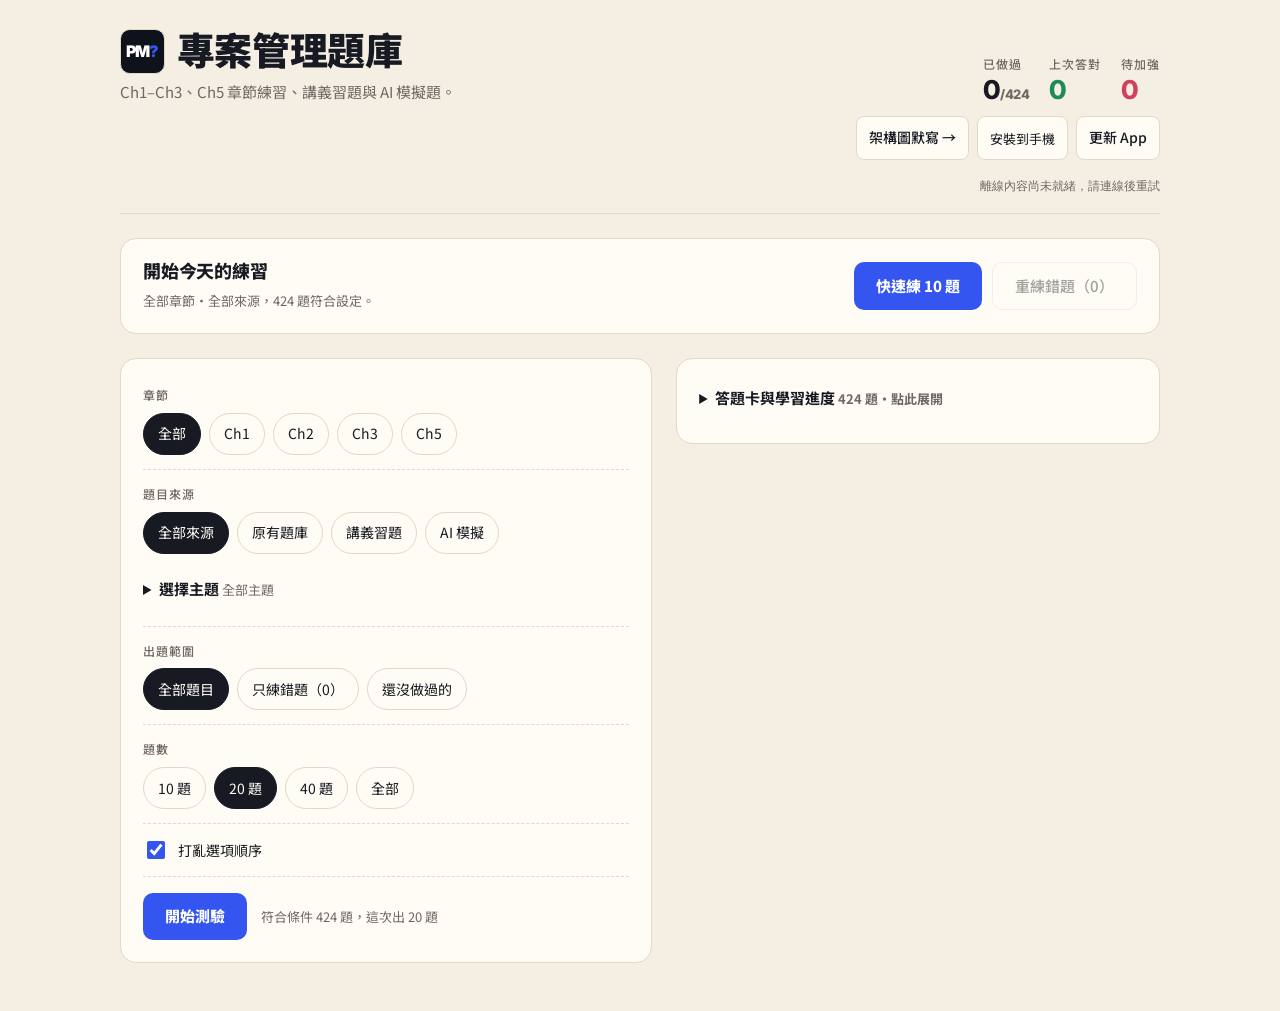
==== commit 72bda3f7: "Switch theme to warm off-white paper" ====
--- a/index.html
+++ b/index.html
@@ -4,11 +4,11 @@
 <meta charset="utf-8">
 <meta name="viewport" content="width=device-width, initial-scale=1, viewport-fit=cover">
 <meta name="description" content="專案管理 Ch1–Ch3、Ch5 題庫：章節練習與 AI 模擬試題，即時解析、錯題重練，作答紀錄只存在你的瀏覽器。">
-<meta name="theme-color" content="#141925">
+<meta name="theme-color" content="#f5efe3">
 <meta name="apple-mobile-web-app-capable" content="yes">
 <meta name="mobile-web-app-capable" content="yes">
 <meta name="apple-mobile-web-app-title" content="專案管理題庫">
-<meta name="apple-mobile-web-app-status-bar-style" content="black">
+<meta name="apple-mobile-web-app-status-bar-style" content="default">
 <link rel="manifest" href="manifest.webmanifest">
 <link rel="icon" type="image/png" sizes="192x192" href="icon-192.png">
 <link rel="apple-touch-icon" href="apple-touch-icon.png">
@@ -18,16 +18,16 @@
 <link rel="stylesheet" href="https://fonts.googleapis.com/css2?family=Inter:wght@500;600;700;800;900&family=Noto+Sans+TC:wght@400;500;700;900&display=swap">
 <style>
 /* Layout: an exam answer sheet — a bubble grid of every question beside the setup, then one question card at a time.
-   Look: always dark, matching the "PM?" app icon — near-black navy, heavy sans type, one bright blue accent. */
+   Look: warm off-white paper with heavy sans type and one bright blue accent; the "PM?" mark keeps the icon's dark tile. */
 :root{
   padding-top:env(safe-area-inset-top,0px);padding-bottom:env(safe-area-inset-bottom,0px);
-  --paper:#141925; --sheet:#1b2231; --ink:#f3f5fa; --muted:#8f99ad; --rule:#2b3346;
-  --accent:#5b7cff; --accent-soft:#1f2a55; --on-accent:#0b1020;
-  --good:#4cd68f; --good-soft:#15342a; --bad:#ff6b81; --bad-soft:#3c1d27; --unseen:#1f2635;
+  --paper:#f5efe3; --sheet:#fffcf5; --ink:#171a22; --muted:#6c6a63; --rule:#e2d9c6;
+  --accent:#3555f0; --accent-soft:#e4e8fd; --on-accent:#ffffff;
+  --good:#1d8a57; --good-soft:#e1f3e8; --bad:#d23f5c; --bad-soft:#fbe4e8; --unseen:#f3ecdd;
   --f-display:"Inter","Noto Sans TC","PingFang TC","Microsoft JhengHei",system-ui,sans-serif;
   --f-body:"Noto Sans TC","PingFang TC","Microsoft JhengHei",system-ui,sans-serif;
   --f-mono:"Inter",system-ui,sans-serif;
-  color-scheme:dark;
+  color-scheme:light;
 }
 *{box-sizing:border-box}
 html{-webkit-text-size-adjust:100%}
@@ -63,7 +63,7 @@
 .start-row{display:flex;flex-wrap:wrap;align-items:center;gap:14px;padding-top:16px;border-top:1px dashed var(--rule)}
 .btn{font:inherit;font-weight:800;border:0;border-radius:10px;padding:11px 22px;cursor:pointer;background:var(--accent);color:var(--on-accent)}
 .btn:disabled{opacity:.4;cursor:not-allowed}
-.btn.ghost{background:transparent;color:var(--ink);border:1px solid var(--rule);font-weight:500}
+.btn.ghost{background:var(--sheet);color:var(--ink);border:1px solid var(--rule);font-weight:500}
 .btn.small{padding:7px 14px;font-size:14px}
 button:focus-visible,input:focus-visible{outline:2px solid var(--accent);outline-offset:2px}
 .hint{color:var(--muted);font-size:13px}
--- a/pwa.css
+++ b/pwa.css
@@ -1,4 +1,4 @@
-.pwa-install{font:inherit;font-size:13px;line-height:1.4;border:1px solid var(--rule,#b9cbd5);border-radius:8px;padding:9px 12px;min-height:42px;background:var(--sheet,#fff);color:var(--ink,#17364b);cursor:pointer}.pwa-status{font:12px/1.5 system-ui,sans-serif;color:var(--muted,#52646f);display:inline-block;margin:5px 8px}.pwa-status[data-ready="true"]{color:var(--good,#17845a)}.pwa-dialog{box-sizing:border-box;width:min(440px,calc(100vw - 32px));max-height:calc(100dvh - 48px);overflow:auto;border:1px solid var(--rule,#d5dbe2);border-radius:14px;padding:24px;background:var(--sheet,#fff);color:var(--ink,#18222e);box-shadow:0 16px 80px #0004;font:15px/1.7 system-ui,"Microsoft JhengHei",sans-serif}.pwa-dialog::backdrop{background:#05080fb3}.pwa-dialog h2{font:700 20px/1.4 system-ui,sans-serif;margin:0 0 12px}.pwa-dialog ol{padding-left:24px}.pwa-dialog li{margin:10px 0}.pwa-install-note{font-size:13px;color:var(--muted,#52646f)}.pwa-action{font:600 14px/1.5 system-ui,sans-serif;padding:10px 16px;border:0;border-radius:8px;background:var(--accent,#2340b8);color:var(--on-accent,#fff);min-height:44px;font-weight:800;cursor:pointer}.pwa-action:disabled{opacity:.6}.pwa-later{font:14px/1.5 system-ui,sans-serif;padding:10px 14px;min-height:44px;border:1px solid var(--rule,#b9cbd5);border-radius:8px;background:transparent;color:inherit;cursor:pointer}.pwa-update{position:fixed;z-index:100;top:calc(12px + env(safe-area-inset-top));right:12px;max-width:calc(100vw - 24px);padding:16px;border:1px solid var(--rule,#b9cbd5);border-radius:12px;background:var(--sheet,#fff);color:var(--ink,#17364b);box-shadow:0 4px 24px #0003;font:600 15px/1.5 system-ui,sans-serif}.pwa-update small{display:block;font-weight:400;margin:4px 0 12px}.pwa-update div{display:flex;gap:8px}.pwa-update[hidden],.pwa-install[hidden]{display:none!important}@media(max-width:600px){.pwa-dialog{padding:20px}.pwa-status{font-size:11px}header .pwa-install{margin-top:6px}}
+.pwa-install{font:inherit;font-size:13px;line-height:1.4;border:1px solid var(--rule,#b9cbd5);border-radius:8px;padding:9px 12px;min-height:42px;background:var(--sheet,#fff);color:var(--ink,#17364b);cursor:pointer}.pwa-status{font:12px/1.5 system-ui,sans-serif;color:var(--muted,#52646f);display:inline-block;margin:5px 8px}.pwa-status[data-ready="true"]{color:var(--good,#17845a)}.pwa-dialog{box-sizing:border-box;width:min(440px,calc(100vw - 32px));max-height:calc(100dvh - 48px);overflow:auto;border:1px solid var(--rule,#d5dbe2);border-radius:14px;padding:24px;background:var(--sheet,#fff);color:var(--ink,#18222e);box-shadow:0 16px 80px #0004;font:15px/1.7 system-ui,"Microsoft JhengHei",sans-serif}.pwa-dialog::backdrop{background:#2a241866}.pwa-dialog h2{font:700 20px/1.4 system-ui,sans-serif;margin:0 0 12px}.pwa-dialog ol{padding-left:24px}.pwa-dialog li{margin:10px 0}.pwa-install-note{font-size:13px;color:var(--muted,#52646f)}.pwa-action{font:600 14px/1.5 system-ui,sans-serif;padding:10px 16px;border:0;border-radius:8px;background:var(--accent,#2340b8);color:var(--on-accent,#fff);min-height:44px;font-weight:800;cursor:pointer}.pwa-action:disabled{opacity:.6}.pwa-later{font:14px/1.5 system-ui,sans-serif;padding:10px 14px;min-height:44px;border:1px solid var(--rule,#b9cbd5);border-radius:8px;background:transparent;color:inherit;cursor:pointer}.pwa-update{position:fixed;z-index:100;top:calc(12px + env(safe-area-inset-top));right:12px;max-width:calc(100vw - 24px);padding:16px;border:1px solid var(--rule,#b9cbd5);border-radius:12px;background:var(--sheet,#fff);color:var(--ink,#17364b);box-shadow:0 4px 24px #0003;font:600 15px/1.5 system-ui,sans-serif}.pwa-update small{display:block;font-weight:400;margin:4px 0 12px}.pwa-update div{display:flex;gap:8px}.pwa-update[hidden],.pwa-install[hidden]{display:none!important}@media(max-width:600px){.pwa-dialog{padding:20px}.pwa-status{font-size:11px}header .pwa-install{margin-top:6px}}
 
 /* Keep titles clear of the iOS standalone status-bar glass edge. */
 .pwa-ios-standalone header{padding-top:36px;background:var(--sheet,#fff);flex-shrink:0;filter:none;-webkit-backdrop-filter:none;backdrop-filter:none}
